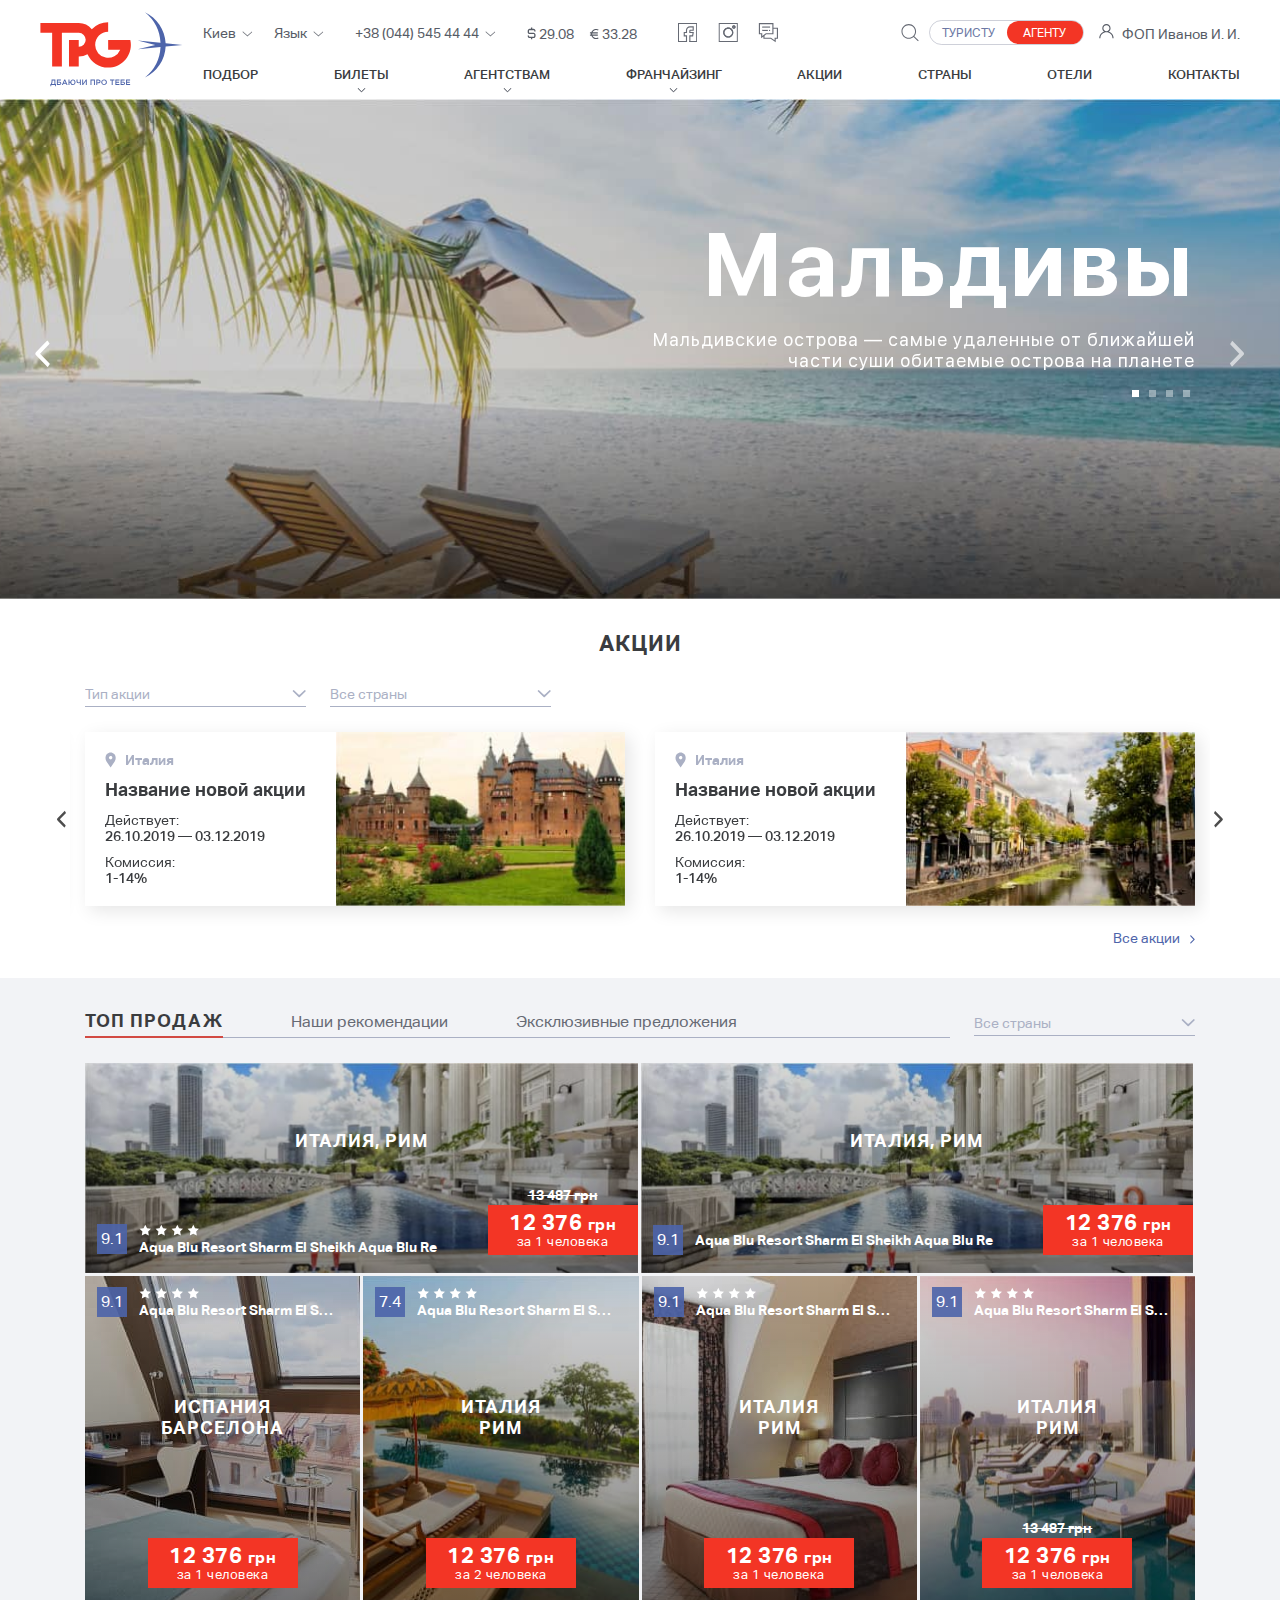
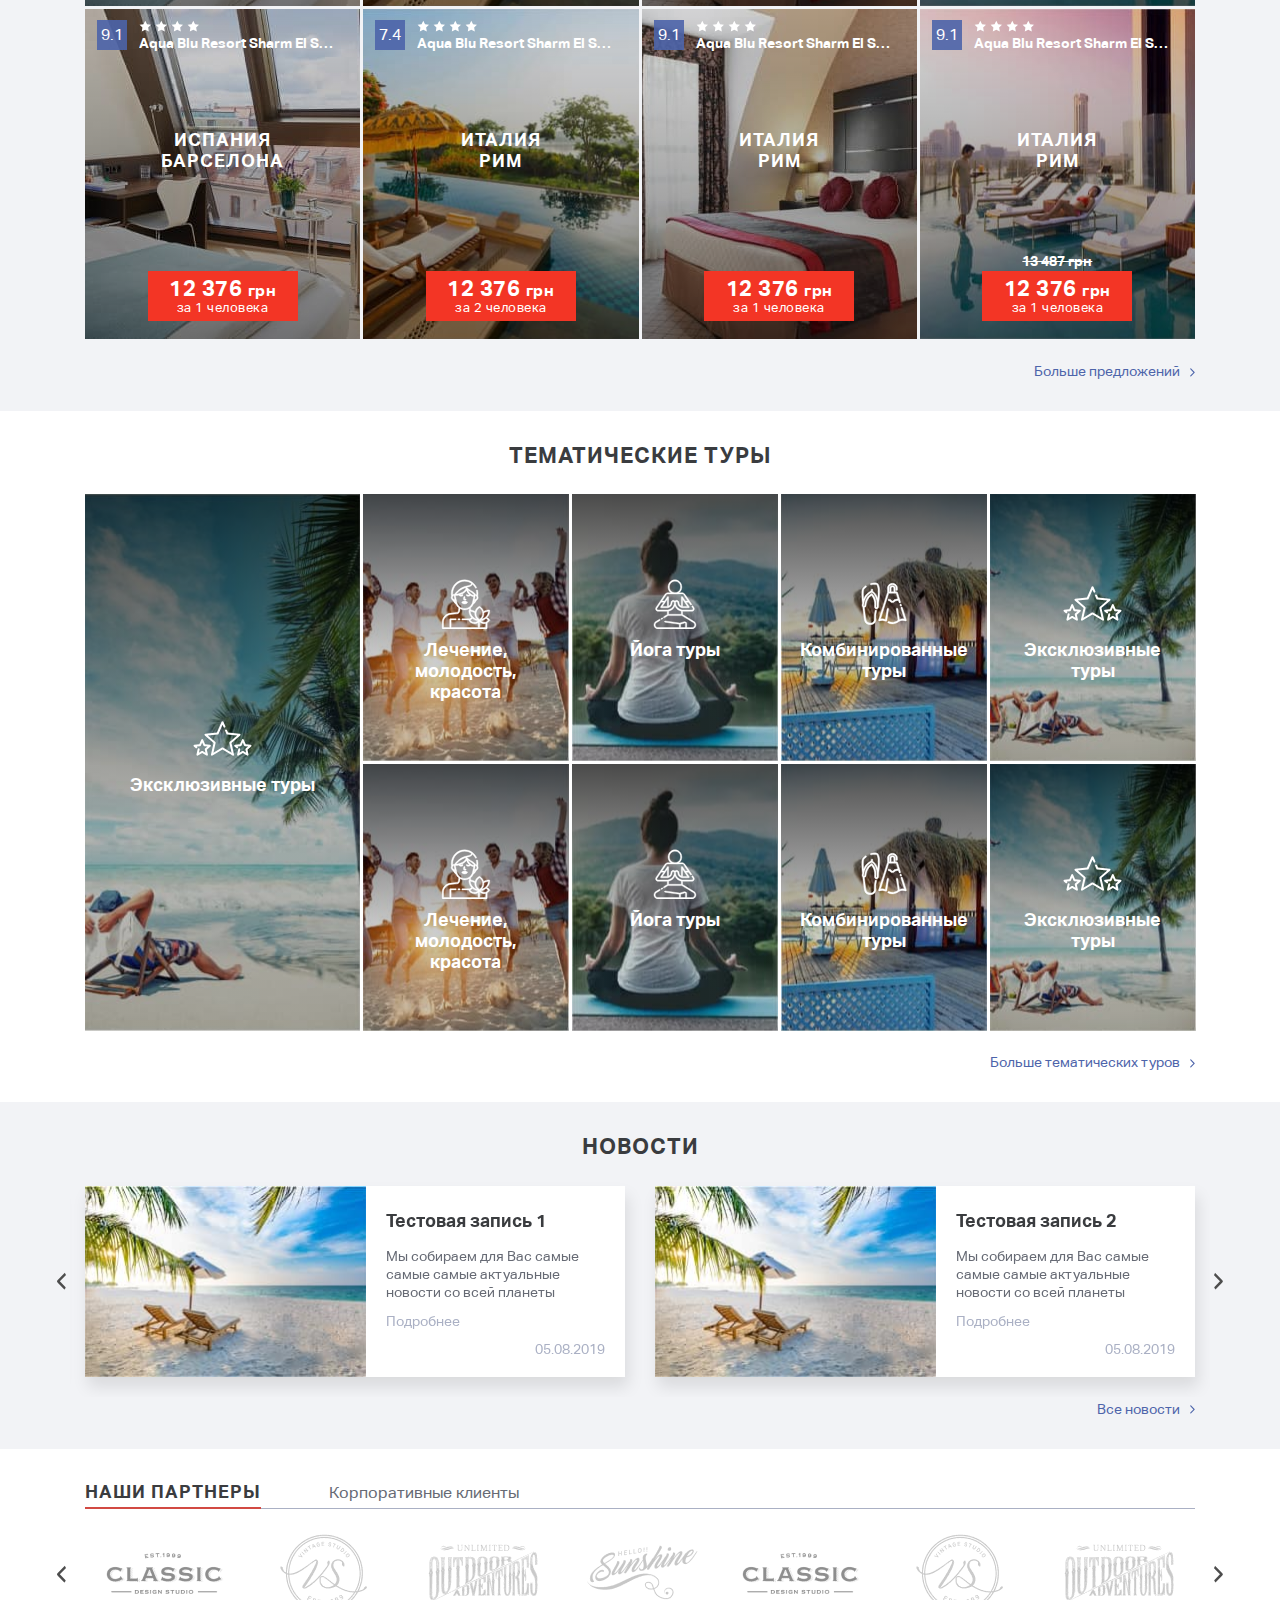
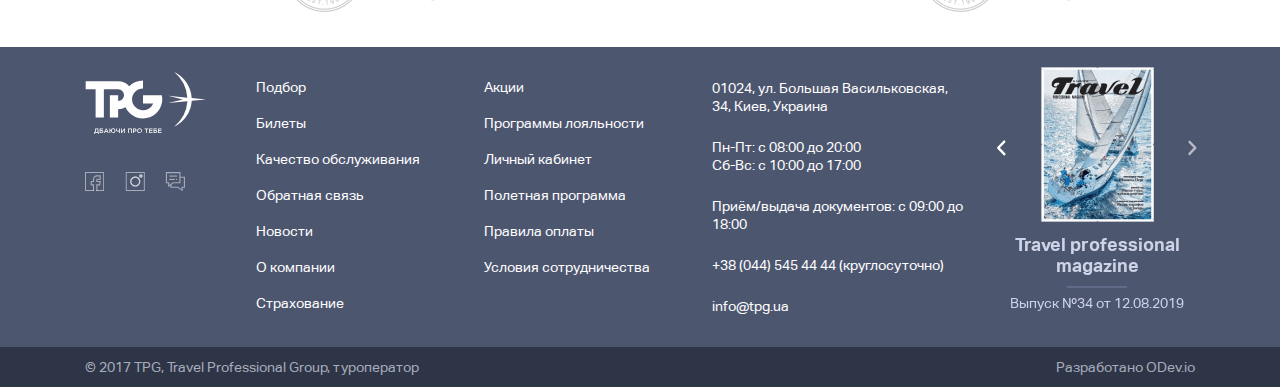
==== index_logget.html @ 26bfb51e "Add files via upload" ====
<!DOCTYPE html>
<html lang="ru">
<head>
	<meta http-equiv="Content-Type" content="text/html; charset=utf-8" />
	<meta name="format-detection" content="telephone=no">
	<meta name="viewport" content="width=device-width, initial-scale=1, user-scalable=no, maximum-scale=1">
	<link rel="icon" type="image/png" href="img/favicon.png" />
	<title>TPG - Главная</title>
	<link rel="stylesheet" type="text/css" href="css/app.css" />
</head>
<body class="loaded">


<!-- BEGIN BODY -->
<div class="t_main-wrapper">

	<!-- BEGIN HEADER -->
	<header class="t_header">
		
		<div class="t_wrapper-fluid ">
			
			<a href="#" class="t_header__logo t_logo"><img src="img/logo.svg" alt=""></a>
	
			<div class="t_header__wrap">
				<div class="t_header__top">
					
					<div class="t_city t_drop">
						<a href="#" class="t_drop__link">Киев</a>
						<div class="t_drop-block t_city-drop">
							<div class="t_drop-block__title">Выберите свой город</div>
							<ul class="t_city-drop__menu">
								<li class="is-active"><a href="#">Киев</a></li>
								<li><a href="#">Харьков</a></li>
								<li><a href="#">Днепр</a></li>
								<li><a href="#">Одесса</a></li>
								<li><a href="#">Запорожье</a></li>
								<li><a href="#">Львов</a></li>
							</ul>
							
							<input type="text" class="t_form-input" placeholder="Введите населенный пункт...">
							
						</div>
					</div>
					<div class="t_lang t_drop">
						<a href="#" class="t_drop__link">Язык</a>
						<div class="t_drop-block">
							<ul class="t_drop-block__menu t_lang-drop">
								<li class="is-active"><a href="#">Русский</a></li>
								<li><a href="#">Українська</a></li>
								<li><a href="#">English</a></li>
							</ul>
						</div>
					</div>
					
	
					<div class="t_phone t_drop">
						<a href="#" class="t_drop__link">+38 (044) 545 44 44</a>
						<div class="t_drop-block t_phone-drop">
							<ul class="t_phone-drop__menu">
								<li><a href="#">+38 (068) 545 44 44</a></li>
								<li><a href="#">+38 (063) 545 44 44</a></li>
								<li class="t_phone-drop__email"><a href="#">kiev10@tpa.travel</a></li>
							</ul>
						</div>
					</div>
	
	
	
					<div class="t_exchange-rates">
						<a href="#" class="t_exchange-rates__item">
							<svg width="9" height="13" viewBox="0 0 9 13" fill="none" xmlns="http://www.w3.org/2000/svg">
								<path d="M2.65234 11.0537H3.96484V12.3662H5.27734V11.0537H6.58984C7.11199 11.0537 7.61275 10.8463 7.98196 10.4771C8.35117 10.1079 8.55859 9.60711 8.55859 9.08496V7.77246C8.55859 7.25032 8.35117 6.74956 7.98196 6.38035C7.61275 6.01113 7.11199 5.80371 6.58984 5.80371H2.65234C2.4783 5.80371 2.31138 5.73457 2.18831 5.6115C2.06523 5.48843 1.99609 5.32151 1.99609 5.14746V3.83496C1.99609 3.66091 2.06523 3.49399 2.18831 3.37092C2.31138 3.24785 2.4783 3.17871 2.65234 3.17871H6.58984C6.76389 3.17871 6.93081 3.24785 7.05388 3.37092C7.17695 3.49399 7.24609 3.66091 7.24609 3.83496V4.49121H8.55859V3.83496C8.55859 3.31282 8.35117 2.81206 7.98196 2.44284C7.61275 2.07363 7.11199 1.86621 6.58984 1.86621H5.27734V0.553711H3.96484V1.86621H2.65234C2.1302 1.86621 1.62944 2.07363 1.26023 2.44284C0.891015 2.81206 0.683594 3.31282 0.683594 3.83496V5.14746C0.683594 5.66961 0.891015 6.17037 1.26023 6.53958C1.62944 6.90879 2.1302 7.11621 2.65234 7.11621H6.58984C6.76389 7.11621 6.93081 7.18535 7.05388 7.30842C7.17695 7.43149 7.24609 7.59841 7.24609 7.77246V9.08496C7.24609 9.25901 7.17695 9.42593 7.05388 9.549C6.93081 9.67207 6.76389 9.74121 6.58984 9.74121H2.65234C2.4783 9.74121 2.31138 9.67207 2.18831 9.549C2.06523 9.42593 1.99609 9.25901 1.99609 9.08496V8.42871H0.683594V9.08496C0.683594 9.60711 0.891015 10.1079 1.26023 10.4771C1.62944 10.8463 2.1302 11.0537 2.65234 11.0537Z" fill="#565B65"/>
							</svg>
	
							<span>29.08</span>
						</a>
						<a href="#" class="t_exchange-rates__item">
							<svg width="10" height="12" viewBox="0 0 10 12" fill="none" xmlns="http://www.w3.org/2000/svg">
								<path d="M7.13281 11.0795C7.99069 11.0795 8.83452 10.8618 9.58531 10.4467L9.03969 9.46236C8.56947 9.72256 8.05093 9.88363 7.51605 9.93565C6.98117 9.98767 6.4413 9.92953 5.92976 9.76481C5.41822 9.6001 4.94586 9.33231 4.54183 8.97796C4.1378 8.62361 3.81067 8.19023 3.58063 7.70455H8.82031V6.57955H3.24031C3.18013 6.20696 3.18013 5.82714 3.24031 5.45455H8.82031V4.32955H3.58063C3.81067 3.84387 4.1378 3.41049 4.54183 3.05614C4.94586 2.7018 5.41822 2.434 5.92976 2.26929C6.4413 2.10457 6.98117 2.04643 7.51605 2.09845C8.05093 2.15047 8.56947 2.31155 9.03969 2.57174L9.58531 1.58736C8.94216 1.23135 8.22913 1.0198 7.49587 0.967437C6.76262 0.915078 6.02677 1.02317 5.33955 1.28419C4.65233 1.54521 4.03026 1.95288 3.51666 2.47882C3.00306 3.00476 2.61026 3.63633 2.36562 4.32955H0.945312V5.45455H2.10336C2.05913 5.82825 2.05913 6.20585 2.10336 6.57955H0.945312V7.70455H2.36562C2.71479 8.6903 3.36043 9.54386 4.21394 10.1481C5.06746 10.7524 6.08705 11.0777 7.13281 11.0795Z" fill="#565B65"/>
							</svg>
	
							<span>33.28</span>
						</a>
					</div>
	
					<div class="t_social">
						<a href="#" class="t_social__btn t_social__btn--fb">
							<svg width="21" height="21" viewBox="0 0 21 21" fill="none" xmlns="http://www.w3.org/2000/svg">
								
								<g clip-path="url(#clip1)">
								<path fill-rule="evenodd" clip-rule="evenodd" d="M-0.945312 -0.988281H21.0547V21.0117H11.8984V19.0117H19.0547V1.01172H1.05469V19.0117H9.30469V21.0117H-0.945312V-0.988281Z" />
								<path d="M9.50781 12.9023V20.0117L8.33594 19.8398V14.0742H5.99219V9.38672H8.33594V7.62891C8.33594 5.36725 10.1758 3.52734 12.4375 3.52734H16.5391V8.21484H13.0234V9.38672H16.6448L15.8636 14.0742H13.0234V19.8398L11.8516 20.0117V12.9023H14.8708L15.2614 10.5586H11.8516V8.21484C11.8516 7.56863 12.3772 7.04297 13.0234 7.04297H15.3672V4.69922H12.4375C10.8221 4.69922 9.50781 6.01346 9.50781 7.62891V10.5586H7.16406V12.9023H9.50781Z" />
								</g>
								
								<defs>
								<clipPath id="clip1">
								<rect x="0.0546875" y="0.0117188" width="20" height="20" />
								</clipPath>
								</defs>
							</svg>
	
						</a>
						<a href="#" class="t_social__btn t_social__btn--ins">
							<svg width="20" height="20" viewBox="0 0 21 21" fill="none" xmlns="http://www.w3.org/2000/svg">
								<path fill-rule="evenodd" clip-rule="evenodd" d="M19.7812 1.01172H1.78125V19.0117H19.7812V1.01172ZM0.78125 0.0117188V20.0117H20.7812V0.0117188H0.78125Z" />
								<path d="M10.7794 15.2852C13.6872 15.2852 16.0529 12.9194 16.0529 10.0117C16.0529 7.104 13.6872 4.73828 10.7794 4.73828C7.87173 4.73828 5.50601 7.104 5.50601 10.0117C5.50601 12.9194 7.87173 15.2852 10.7794 15.2852ZM10.7794 5.91016C13.0411 5.91016 14.881 7.75006 14.881 10.0117C14.881 12.2734 13.0411 14.1133 10.7794 14.1133C8.51779 14.1133 6.67788 12.2734 6.67788 10.0117C6.67788 7.75006 8.51779 5.91016 10.7794 5.91016Z" />
								<path fill-rule="evenodd" clip-rule="evenodd" d="M16.0529 10.0117C16.0529 12.9194 13.6872 15.2852 10.7794 15.2852C7.87173 15.2852 5.50601 12.9194 5.50601 10.0117C5.50601 7.104 7.87173 4.73828 10.7794 4.73828C13.6872 4.73828 16.0529 7.104 16.0529 10.0117ZM14.881 10.0117C14.881 7.75006 13.0411 5.91016 10.7794 5.91016C8.51779 5.91016 6.67788 7.75006 6.67788 10.0117C6.67788 12.2734 8.51779 14.1133 10.7794 14.1133C13.0411 14.1133 14.881 12.2734 14.881 10.0117Z" />
								<path d="M16.6388 5.91016C17.6081 5.91016 18.3966 5.12158 18.3966 4.15234C18.3966 3.18311 17.6081 2.39453 16.6388 2.39453C15.6696 2.39453 14.881 3.18311 14.881 4.15234C14.881 5.12158 15.6696 5.91016 16.6388 5.91016ZM16.6388 3.56641C16.9618 3.56641 17.2248 3.82932 17.2248 4.15234C17.2248 4.47537 16.9618 4.73828 16.6388 4.73828C16.3158 4.73828 16.0529 4.47537 16.0529 4.15234C16.0529 3.82932 16.3158 3.56641 16.6388 3.56641Z" />
								<path fill-rule="evenodd" clip-rule="evenodd" d="M18.3966 4.15234C18.3966 5.12158 17.6081 5.91016 16.6388 5.91016C15.6696 5.91016 14.881 5.12158 14.881 4.15234C14.881 3.18311 15.6696 2.39453 16.6388 2.39453C17.6081 2.39453 18.3966 3.18311 18.3966 4.15234ZM17.2248 4.15234C17.2248 3.82932 16.9618 3.56641 16.6388 3.56641C16.3158 3.56641 16.0529 3.82932 16.0529 4.15234C16.0529 4.47537 16.3158 4.73828 16.6388 4.73828C16.9618 4.73828 17.2248 4.47537 17.2248 4.15234Z" />
							</svg>
						</a>
						<a href="#" class="t_social__btn t_social__btn--chat">
							<svg width="22" height="22" viewBox="0 0 23 23" fill="none" xmlns="http://www.w3.org/2000/svg">
								
								<path d="M17.7873 5.32761V0.128906H0.988281V13.0612H3.60912V17.5936L6.18698 15.6075V18.2169H14.5062L20.3652 22.1289V18.2169H22.986V5.32761H17.7873ZM4.89805 14.9735V11.7809H2.27721V1.41784H16.4984V11.7723H9.05321L4.89805 14.9735ZM21.6971 16.928H19.0763V19.7184L14.897 16.928H7.47592V14.6145L9.49218 13.0612H17.7873V6.61654H21.6971V16.928Z"  stroke-width="0.3"/>
								<path d="M13.921 4.0387H4.89844V5.32763H13.921V4.0387Z"  stroke-width="0.3"/>
								<path d="M11.3431 7.90552H4.89844V9.19446H11.3431V7.90552Z"  stroke-width="0.3"/>
								<path d="M13.9213 7.90552H12.6324V9.19446H13.9213V7.90552Z"  stroke-width="0.3"/>
								
							</svg>
	
						</a>
					</div>
	
	
					<ul class="t_top-nav">
						<li class="t_top-nav__item">
							<div class="t_top-search">
								<form action="#">
									<input type="text" class="t_top-search__input" placeholder="Введите запрос...">
									<button class="t_top-search__btn" type="submit">
										<svg width="20" height="20" viewBox="0 0 20 20" fill="none" xmlns="http://www.w3.org/2000/svg">
											<path d="M19.3627 18.1599L14.7454 13.5427C15.984 12.1187 16.7339 10.2608 16.7339 8.23024C16.7339 3.76039 13.0982 0.128906 8.63258 0.128906C4.16274 0.128906 0.53125 3.7646 0.53125 8.23024C0.53125 12.6959 4.16695 16.3316 8.63258 16.3316C10.6632 16.3316 12.5211 15.5817 13.945 14.3431L18.5623 18.9604C18.6718 19.0699 18.8193 19.1289 18.9625 19.1289C19.1058 19.1289 19.2532 19.0741 19.3627 18.9604C19.5818 18.7413 19.5818 18.379 19.3627 18.1599ZM1.66451 8.23024C1.66451 4.38811 4.79045 1.26638 8.62837 1.26638C12.4705 1.26638 15.5922 4.39232 15.5922 8.23024C15.5922 12.0682 12.4705 15.1983 8.62837 15.1983C4.79045 15.1983 1.66451 12.0724 1.66451 8.23024Z" />
										</svg>
									</button>
								</form>
							</div>
						</li>
						<li class="t_top-nav__item">
							<div class="t_switcher">
								<span class="t_switcher__item">Туристу</span>
								<span class="t_switcher__item">Агенту</span>
							</div>
						</li>
						<li class="t_top-nav__item">
							<a href="#" class="t_top-nav__link">
								<svg width="16" height="16" viewBox="0 0 16 16" fill="none" xmlns="http://www.w3.org/2000/svg">
									<path d="M13.3213 9.82559C12.4895 9.00873 11.4995 8.40401 10.4194 8.03795C11.5763 7.2554 12.3363 5.94574 12.3363 4.46484C12.3363 2.07401 10.3558 0.128906 7.92152 0.128906C5.48722 0.128906 3.50675 2.07401 3.50675 4.46484C3.50675 5.94574 4.26677 7.2554 5.42365 8.03795C4.34353 8.40401 3.35354 9.00873 2.52181 9.82559C1.07949 11.2422 0.285156 13.1256 0.285156 15.1289H1.47834C1.47834 11.6396 4.36873 8.80078 7.92152 8.80078C11.4743 8.80078 14.3647 11.6396 14.3647 15.1289H15.5579C15.5579 13.1256 14.7636 11.2422 13.3213 9.82559ZM7.92152 7.62891C6.14514 7.62891 4.69993 6.20953 4.69993 4.46484C4.69993 2.72016 6.14514 1.30078 7.92152 1.30078C9.6979 1.30078 11.1431 2.72016 11.1431 4.46484C11.1431 6.20953 9.6979 7.62891 7.92152 7.62891Z"/>
								</svg>
	
								ФОП Иванов И. И.
							</a>
						</li>
					</ul>
	
				</div>
				<div class="t_header__nav">
					<nav class="t_nav">
						<ul class="t_nav-menu">
							<li class="t_nav-menu__item">
								<a href="#" class="t_nav-menu__link">ПОДБОР</a>
							</li>
							<li class="t_nav-menu__item t_nm-dropdowm">
								<a href="#" class="t_nav-menu__link">Билеты</a>
								<ul class="t_nav-dropdown">
									<li class="t_nav-dropdown__item"><a href="#" class="t_nav-dropdown__link">Авиа</a></li>
									<li class="t_nav-dropdown__item"><a href="#" class="t_nav-dropdown__link">Онлайн табло</a></li>
									<li class="t_nav-dropdown__item"><a href="#" class="t_nav-dropdown__link">Дополнительные услуги</a></li>
									<li class="t_nav-dropdown__item"><a href="#" class="t_nav-dropdown__link">Полетная программа</a></li>
									<li class="t_nav-dropdown__item"><a href="#" class="t_nav-dropdown__link">Нормы и правила авиакомпаний</a></li>
									<li class="t_nav-dropdown__item"><a href="#" class="t_nav-dropdown__link is-active">Автобусные билеты</a></li>
									<li class="t_nav-dropdown__item"><a href="#" class="t_nav-dropdown__link">Правила автобусных перевозок</a></li>
									<li class="t_nav-dropdown__item"><a href="#" class="t_nav-dropdown__link">Таможенные нормы для Украины</a></li>
								</ul>
							</li>
							<li class="t_nav-menu__item t_nm-dropdowm">
								<a href="#" class="t_nav-menu__link">АГЕНТСТВАМ</a>
								<ul class="t_nav-dropdown">
									<li class="t_nav-dropdown__item"><a href="#" class="t_nav-dropdown__link">Условия сотрудничества</a></li>
									<li class="t_nav-dropdown__item"><a href="#" class="t_nav-dropdown__link">Правила оплаты</a></li>
									<li class="t_nav-dropdown__item"><a href="#" class="t_nav-dropdown__link">Подписка на рассылки</a></li>
									<li class="t_nav-dropdown__item"><a href="#" class="t_nav-dropdown__link">Вебинары/Семинары</a></li>
									<li class="t_nav-dropdown__item"><a href="#" class="t_nav-dropdown__link">Рекламные туры</a></li>
									<li class="t_nav-dropdown__item"><a href="#" class="t_nav-dropdown__link">Программа лояльности</a></li>
									<li class="t_nav-dropdown__item"><a href="#" class="t_nav-dropdown__link">Предварительная бронь</a></li>
									<li class="t_nav-dropdown__item"><a href="#" class="t_nav-dropdown__link">Подтверждение по цене конкурента</a></li>
									<li class="t_nav-dropdown__item"><a href="#" class="t_nav-dropdown__link">Визовая поддержка</a></li>
									<li class="t_nav-dropdown__item"><a href="#" class="t_nav-dropdown__link">Страхование</a></li>
									<li class="t_nav-dropdown__item"><a href="#" class="t_nav-dropdown__link">Юридические услуги</a></li>
									<li class="t_nav-dropdown__item"><a href="#" class="t_nav-dropdown__link">Качество обслуживания</a></li>
								</ul>
							</li>
							<li class="t_nav-menu__item t_nm-dropdowm">
								<a href="#" class="t_nav-menu__link"> ФРАНЧАЙЗИНГ</a>
								<ul class="t_nav-dropdown">
									<li class="t_nav-dropdown__item"><a href="#" class="t_nav-dropdown__link">Вступление в сеть</a></li>
									<li class="t_nav-dropdown__item"><a href="#" class="t_nav-dropdown__link">Обучение</a></li>
									<li class="t_nav-dropdown__item"><a href="#" class="t_nav-dropdown__link">План продаж</a></li>
									<li class="t_nav-dropdown__item"><a href="#" class="t_nav-dropdown__link">Оплата по другим ТО</a></li>
									<li class="t_nav-dropdown__item"><a href="#" class="t_nav-dropdown__link">CRM</a></li>
									<li class="t_nav-dropdown__item"><a href="#" class="t_nav-dropdown__link">Контакты департамента</a></li>
									<li class="t_nav-dropdown__item"><a href="#" class="t_nav-dropdown__link">Новости сети</a></li>
								</ul>
							</li>
							<li class="t_nav-menu__item">
								<a href="#" class="t_nav-menu__link">Акции</a>
							</li>
							<li class="t_nav-menu__item">
								<a href="#" class="t_nav-menu__link">СТРАНЫ </a>
							</li>
							<li class="t_nav-menu__item">
								<a href="#" class="t_nav-menu__link">Отели</a>
							</li>
							<li class="t_nav-menu__item">
								<a href="#" class="t_nav-menu__link">Контакты</a>
							</li>
						</ul>
					</nav>
				</div>
			</div>
			<a href="#" class="mm-toggle burger header__burger">
				<div class="burger__icon"></div>
			</a>
		</div>
		
		<!-- <div class="mobile-navbar ">
			<div class="mobile-navbar__container">
				<div class="mobile-navbar__header">
					<div class="mobile-navbar__close mm-toggle"></div>
				</div>
				<div class="mobile-navbar__main">
					<ul class="mobile-menu">
						<li class="mobile-menu__item">
							<a href="#" class="mobile-menu__link">Главная</a>
						</li>
						<li class="mobile-menu__item">
							<a href="#" class="mobile-menu__link">Каталог</a>
						</li>
						<li class="mobile-menu__item">
							<a href="#" class="mobile-menu__link">Контакты</a>
						</li>
					</ul>
				</div>
				<div class="mobile-navbar__footer">
					<div class="phone">
						<a href="tel:" class="phone__link">+7 (980) 987 82 92</a>
					</div>
					<div class="social">
						<a href="#" class="social__link" target="_blank">y</a>
						<a href="#" class="social__link" target="_blank">v</a>
						<a href="#" class="social__link" target="_blank">t</a>
					</div>
				</div>
			</div>
			<div class="mobile-navbar__overlay mm-toggle"></div>
		</div> -->
	</header>
	<!-- HEADER EOF   -->

	<!-- BEGIN MAIN -->
	<main class="t_main">
		<section class="t_fotorama ">
			<div class="t_fotorama-slider">
				<div class="t_fotorama__item">
					<div class="t_wrapper">
						<div class="t_fotorama__wrap">
							<h1 class="t_fotorama__title">Мальдивы</h1>
							<p class="t_fotorama__text">Мальдивские острова — самые удаленные от ближайшей части суши обитаемые острова на планете</p>
						</div>
					</div>
				</div>

				<div class="t_fotorama__item">
					<div class="t_wrapper">
						<div class="t_fotorama__wrap">
							<h1 class="t_fotorama__title">Мальдивы</h1>
							<p class="t_fotorama__text">Мальдивские острова — самые удаленные от ближайшей части суши обитаемые острова на планете</p>
						</div>
					</div>
				</div>
				<div class="t_fotorama__item">
					<div class="t_wrapper">
						<div class="t_fotorama__wrap">
							<h1 class="t_fotorama__title">Мальдивы</h1>
							<p class="t_fotorama__text">Мальдивские острова — самые удаленные от ближайшей части суши обитаемые острова на планете</p>
						</div>
					</div>
				</div>

				<div class="t_fotorama__item">
					<div class="t_wrapper">
						<div class="t_fotorama__wrap">
							<h1 class="t_fotorama__title">Мальдивы</h1>
							<p class="t_fotorama__text">Мальдивские острова — самые удаленные от ближайшей части суши обитаемые острова на планете</p>
						</div>
					</div>
				</div>
			</div>
			<div class="t_fotorama-slider-img">
				<div class="active" style="background-image: url('img/fotorama.jpg')"></div>
				<div style="background-image: url('img/fotorama.jpg')"></div>
				<div style="background-image: url('img/fotorama.jpg')"></div>
				<div style="background-image: url('img/fotorama.jpg')"></div>
			</div>
			<div class="t_fotorama-slider-dots">
				<div class="t_wrapper"></div>
			</div>

		</section>
		
		<section class="t_section">
			<div class="t_wrapper">
				<div class="t_section__head">
					<h2 class="t_section__title">Акции</h2>
				</div>

				<div class="t_section-top">
					<div class="t_section-top__item">
						<select class="t_selectbox">
							<option value="">Тип акции</option>
							<option value="">Тип акции</option>
							<option value="">Тип акции</option>
							<option value="">Тип акции</option>
						</select>
					</div>
					<div class="t_section-top__item">
						<select class="t_selectbox">
							<option value="">Все страны</option>
							<option value="">Все страны</option>
							<option value="">Все страны</option>
							<option value="">Все страны</option>
						</select>
					</div>
				</div>

				<div class="t_news-slider">
					<div class="t_news-slider__item">
						<a href="#" class="t_action-box">
							
							<div class="t_action-box__content">
								<div class="t_action-box__city">
									<svg width="11" height="16" viewBox="0 0 11 16" fill="none" xmlns="http://www.w3.org/2000/svg">
										<path d="M9.22549 1.95092C8.26495 0.959343 6.96257 0.402344 5.60462 0.402344C4.24668 0.402344 2.9443 0.959343 1.98376 1.95092C0.181254 3.81291 -0.0194181 7.31505 1.50849 9.42071L5.60286 15.5304L9.69724 9.42071C11.2251 7.31505 11.021 3.80927 9.22196 1.95092H9.22549ZM5.65567 7.38415C5.32145 7.38415 4.99474 7.28178 4.71684 7.08997C4.43895 6.89816 4.22236 6.62553 4.09446 6.30656C3.96656 5.98759 3.93308 5.6366 3.99829 5.29799C4.06349 4.95937 4.22444 4.64833 4.46077 4.4042C4.6971 4.16007 4.9982 3.99382 5.32599 3.92646C5.65379 3.85911 5.99357 3.89367 6.30235 4.02579C6.61113 4.15792 6.87505 4.38166 7.06073 4.66872C7.24641 4.95579 7.34553 5.29329 7.34553 5.63854C7.34553 5.86778 7.30181 6.09477 7.21689 6.30656C7.13197 6.51835 7.0075 6.71078 6.85058 6.87287C6.69367 7.03497 6.50737 7.16356 6.30235 7.25128C6.09733 7.33901 5.87758 7.38415 5.65567 7.38415Z"/>
										</svg>

									Италия
								</div>
								<div class="t_action-box__title">Название новой акции</div>
								<div class="t_action-box__item">
									Действует:
									<span>26.10.2019 — 03.12.2019</span>
								</div>
								<div class="t_action-box__item">
									Комиссия:
									<span>1-14%</span>
								</div>
							</div>
							<div class="t_action-box__img" style="background-image: url('img/action-img1.jpg')"></div>
							
						</a>
					</div>
					<div class="t_actions-slider__item">
						<a href="#" class="t_action-box">
							
							<div class="t_action-box__content">
								<div class="t_action-box__city">
									<svg width="11" height="16" viewBox="0 0 11 16" fill="none" xmlns="http://www.w3.org/2000/svg">
										<path d="M9.22549 1.95092C8.26495 0.959343 6.96257 0.402344 5.60462 0.402344C4.24668 0.402344 2.9443 0.959343 1.98376 1.95092C0.181254 3.81291 -0.0194181 7.31505 1.50849 9.42071L5.60286 15.5304L9.69724 9.42071C11.2251 7.31505 11.021 3.80927 9.22196 1.95092H9.22549ZM5.65567 7.38415C5.32145 7.38415 4.99474 7.28178 4.71684 7.08997C4.43895 6.89816 4.22236 6.62553 4.09446 6.30656C3.96656 5.98759 3.93308 5.6366 3.99829 5.29799C4.06349 4.95937 4.22444 4.64833 4.46077 4.4042C4.6971 4.16007 4.9982 3.99382 5.32599 3.92646C5.65379 3.85911 5.99357 3.89367 6.30235 4.02579C6.61113 4.15792 6.87505 4.38166 7.06073 4.66872C7.24641 4.95579 7.34553 5.29329 7.34553 5.63854C7.34553 5.86778 7.30181 6.09477 7.21689 6.30656C7.13197 6.51835 7.0075 6.71078 6.85058 6.87287C6.69367 7.03497 6.50737 7.16356 6.30235 7.25128C6.09733 7.33901 5.87758 7.38415 5.65567 7.38415Z"/>
										</svg>

									Италия
								</div>
								<div class="t_action-box__title">Название новой акции</div>
								<div class="t_action-box__item">
									Действует:
									<span>26.10.2019 — 03.12.2019</span>
								</div>
								<div class="t_action-box__item">
									Комиссия:
									<span>1-14%</span>
								</div>
							</div>
							<div class="t_action-box__img" style="background-image: url('img/action-img2.jpg')"></div>
							
						</a>
					</div>
					<div class="t_actions-slider__item">
						<a href="#" class="t_action-box">
							
							<div class="t_action-box__content">
								<div class="t_action-box__city">
									<svg width="11" height="16" viewBox="0 0 11 16" fill="none" xmlns="http://www.w3.org/2000/svg">
										<path d="M9.22549 1.95092C8.26495 0.959343 6.96257 0.402344 5.60462 0.402344C4.24668 0.402344 2.9443 0.959343 1.98376 1.95092C0.181254 3.81291 -0.0194181 7.31505 1.50849 9.42071L5.60286 15.5304L9.69724 9.42071C11.2251 7.31505 11.021 3.80927 9.22196 1.95092H9.22549ZM5.65567 7.38415C5.32145 7.38415 4.99474 7.28178 4.71684 7.08997C4.43895 6.89816 4.22236 6.62553 4.09446 6.30656C3.96656 5.98759 3.93308 5.6366 3.99829 5.29799C4.06349 4.95937 4.22444 4.64833 4.46077 4.4042C4.6971 4.16007 4.9982 3.99382 5.32599 3.92646C5.65379 3.85911 5.99357 3.89367 6.30235 4.02579C6.61113 4.15792 6.87505 4.38166 7.06073 4.66872C7.24641 4.95579 7.34553 5.29329 7.34553 5.63854C7.34553 5.86778 7.30181 6.09477 7.21689 6.30656C7.13197 6.51835 7.0075 6.71078 6.85058 6.87287C6.69367 7.03497 6.50737 7.16356 6.30235 7.25128C6.09733 7.33901 5.87758 7.38415 5.65567 7.38415Z"/>
										</svg>

									Италия
								</div>
								<div class="t_action-box__title">Название новой акции</div>
								<div class="t_action-box__item">
									Действует:
									<span>26.10.2019 — 03.12.2019</span>
								</div>
								<div class="t_action-box__item">
									Комиссия:
									<span>1-14%</span>
								</div>
							</div>
							<div class="t_action-box__img" style="background-image: url('img/action-img1.jpg')"></div>
							
						</a>
					</div>
				</div>

				<div class="t_section__link">
					<a href="#" class="t_link">
						Все акции
						<svg width="5" height="9" viewBox="0 0 11 19" fill="none" xmlns="http://www.w3.org/2000/svg">
							<path d="M10.412 9.32257C10.412 9.64747 10.2919 9.97232 10.0523 10.22L2.50774 18.0148C2.02781 18.5107 1.24969 18.5107 0.769957 18.0148C0.290223 17.5192 0.290223 16.7154 0.769957 16.2195L7.44581 9.32257L0.770189 2.42559C0.290455 1.92974 0.290455 1.12604 0.770189 0.630432C1.24992 0.13434 2.02804 0.13434 2.50797 0.630432L10.0525 8.42511C10.2922 8.67294 10.412 8.99779 10.412 9.32257Z"/>
						</svg>
					</a>
				</div>
			</div>
		</section>

		<section class="t_section t_section--gray">
			<div class="t_wrapper">
				<div class="t_tab-wrap">
					<div class="t_section-top">
						<div class="t_section-top__tabs">
							<ul class="t_nav-tab t_tabs">
								<li class="t_nav-tab__item is-active">
									<a href="#t_tabs_1" class="t_nav-tab__link">Топ продаж</a>
								</li>
								<li class="t_nav-tab__item">
									<a href="#t_tabs_2" class="t_nav-tab__link">Наши рекомендации</a>
								</li>
								<li class="t_nav-tab__item">
									<a href="#t_tabs_3" class="t_nav-tab__link">Эксклюзивные предложения</a>
								</li>
							</ul>
						</div>
						
						<div class="t_section-top__item">
							<select class="t_selectbox">
								<option value="">Все страны</option>
								<option value="">Все страны</option>
								<option value="">Все страны</option>
								<option value="">Все страны</option>
							</select>
						</div>
					</div>

					<div class="t_box-tab">
						<div class="t_tab-cont" id="t_tabs_1">
							<div class="t_tours">
								<a href="#" class="t_tour-card t_tour-card--lg">
									<div class="t_tour-card__body" style="background-image: url('img/tour-img.jpg')">
										<div class="t_tour-card__title">Италия, Рим</div>
										
										<div class="t_tour-card__rating t_rating">
											<div class="t_rating__value">9.1</div>
											<div class="t_rating__content">
												<div class="t_rating__stars">
													<svg width="13" height="12" viewBox="0 0 13 12" fill="none" xmlns="http://www.w3.org/2000/svg">
														<path d="M6.29688 0.652344L8.06023 4.22529L12.0032 4.79824L9.15004 7.57939L9.82359 11.5064L6.29688 9.65234L2.77016 11.5064L3.44371 7.57939L0.590536 4.79824L4.53352 4.22529L6.29688 0.652344Z"/>
													</svg>
													<svg width="13" height="12" viewBox="0 0 13 12" fill="none" xmlns="http://www.w3.org/2000/svg">
														<path d="M6.29688 0.652344L8.06023 4.22529L12.0032 4.79824L9.15004 7.57939L9.82359 11.5064L6.29688 9.65234L2.77016 11.5064L3.44371 7.57939L0.590536 4.79824L4.53352 4.22529L6.29688 0.652344Z"/>
													</svg>
													<svg width="13" height="12" viewBox="0 0 13 12" fill="none" xmlns="http://www.w3.org/2000/svg">
														<path d="M6.29688 0.652344L8.06023 4.22529L12.0032 4.79824L9.15004 7.57939L9.82359 11.5064L6.29688 9.65234L2.77016 11.5064L3.44371 7.57939L0.590536 4.79824L4.53352 4.22529L6.29688 0.652344Z"/>
													</svg>
													<svg width="13" height="12" viewBox="0 0 13 12" fill="none" xmlns="http://www.w3.org/2000/svg">
														<path d="M6.29688 0.652344L8.06023 4.22529L12.0032 4.79824L9.15004 7.57939L9.82359 11.5064L6.29688 9.65234L2.77016 11.5064L3.44371 7.57939L0.590536 4.79824L4.53352 4.22529L6.29688 0.652344Z"/>
													</svg>

												</div>
												<div class="t_rating__title">Aqua Blu Resort Sharm El Sheikh Aqua Blu Re</div>
											</div>
										</div>

										<div class="t_tour-card__price">
											<div class="t_price-old">13 487 грн</div>
											<div class="t_price-value">
												12 376 <span class="t_price-value__currency">грн</span>
												<span class="t_price-value__text">за 1 человека</span>
											</div>
										</div>
									</div>
									<div class="t_tour-card__over">
										<div class="t_tour-card__title">Испания Рим</div>
										<div class="t_tour-card__date">UAI  •  26 августа  •  7 ночей</div>
										<div class="t_tour-card__components t_components">
											<div class="t_components__item">
												<svg width="30" height="28" viewBox="0 0 30 28" fill="none" xmlns="http://www.w3.org/2000/svg">
													<path d="M27.941 20.5955H15.3556V11.291H22.7029C22.9004 11.291 23.0606 11.1395 23.0606 10.9526C23.0606 6.92217 19.7383 3.6124 15.5482 3.34399V2.40805C15.5482 2.22114 15.3881 2.06964 15.1905 2.06964C14.9929 2.06964 14.8327 2.22114 14.8327 2.40805V3.32774C10.463 3.41122 6.9352 6.79939 6.9352 10.9526C6.9352 11.1395 7.09535 11.291 7.29295 11.291H14.6402V20.5955H6.70833L2.59344 13.6458C2.49679 13.4828 2.27874 13.4247 2.10637 13.5161C1.93399 13.6075 1.87258 13.8138 1.96923 13.9768L2.85263 15.4688H1.74641L0.667203 13.6461C0.567987 13.4845 0.349045 13.4295 0.17816 13.5234C0.011032 13.6152 -0.0488313 13.8159 0.0430505 13.9768L1.19047 15.9145C1.20466 15.9546 1.22672 15.9918 1.25546 16.0242L4.28261 21.1369C4.02587 21.418 3.88468 21.7772 3.88491 22.1487V26.2852C3.88491 26.4721 4.04507 26.6236 4.24266 26.6236C4.44026 26.6236 4.60041 26.4721 4.60041 26.2852V23.0945H28.2254V26.2852C28.2254 26.4721 28.3855 26.6236 28.5831 26.6236C28.7807 26.6236 28.9409 26.4721 28.9409 26.2852V21.5414C28.9402 21.0193 28.493 20.5962 27.941 20.5955ZM14.9979 4.00259C18.9147 4.00693 22.1411 6.91366 22.3365 10.6142H7.65916C7.85449 6.9136 11.081 4.00682 14.9979 4.00259ZM4.86127 20.7294L4.63022 20.3392H5.73644L5.88819 20.5955H5.52662C5.29731 20.5954 5.07061 20.641 4.86127 20.7294ZM4.61681 18.4477H3.51035L2.8664 17.3601H3.97262L4.61681 18.4477ZM5.01755 19.1245L5.33606 19.6624H4.2296L3.91109 19.1245H5.01755ZM3.25361 16.1454L3.57212 16.6833H2.46584L2.14733 16.1454H3.25361ZM4.60041 22.4177V22.1487C4.60101 21.665 5.0154 21.2729 5.5268 21.2724H27.941C28.098 21.2725 28.2252 21.3929 28.2254 21.5414V22.4177H4.60041Z" />
													<path d="M26.4066 1.26074C24.7906 1.26069 23.4805 2.49995 23.4805 4.0286C23.4804 5.55726 24.7905 6.79652 26.4065 6.79658C28.0225 6.79664 29.3326 5.55738 29.3326 4.02872C29.3308 2.50074 28.0218 1.26243 26.4066 1.26074ZM26.4066 6.1197C25.1857 6.11976 24.196 5.18354 24.196 4.02866C24.1959 2.87378 25.1856 1.93756 26.4065 1.93751C27.6274 1.93745 28.6171 2.87366 28.6171 4.02855C28.6157 5.18287 27.6268 6.1184 26.4066 6.1197Z" />
												</svg>

											</div>
											<div class="t_components__item">
												<svg width="34" height="34" viewBox="0 0 34 34" fill="none" xmlns="http://www.w3.org/2000/svg">
													<path d="M29.8802 21.3331C28.8099 20.3514 27.3875 19.7883 25.9775 19.7883H23.217C22.3346 19.7883 21.5895 20.5587 21.5895 21.4706C21.5881 21.7279 21.6489 21.9816 21.7666 22.2104H19.3034C19.3669 22.1715 19.4294 22.1313 19.491 22.0897C20.5326 21.3941 21.2581 20.3161 21.5104 19.0892L22.065 16.5381C22.0791 16.4733 22.0785 16.4061 22.0633 16.3415C22.048 16.2769 22.0184 16.2165 21.9768 16.1648C21.9351 16.1131 21.8824 16.0714 21.8226 16.0428C21.7627 16.0141 21.6972 15.9993 21.6308 15.9993H19.5251C19.6407 15.7167 19.7196 15.4204 19.76 15.1178C19.961 13.5924 19.1393 12.0596 17.7619 11.3903C17.7073 11.3636 17.6478 11.3485 17.5871 11.3458C17.4067 11.2729 17.2177 11.2231 17.0248 11.1978L10.2156 10.301C10.0348 10.2772 9.85177 10.2749 9.67043 10.2942C9.61209 10.2807 9.55161 10.2792 9.49267 10.2898C7.96905 10.5617 6.76241 11.8319 6.55862 13.3785C6.43417 14.3092 6.68278 15.2514 7.25022 15.9995H4.68819C4.62182 15.9995 4.55629 16.0144 4.49642 16.0431C4.43655 16.0717 4.38386 16.1134 4.34221 16.1651C4.30057 16.2168 4.27103 16.2771 4.25577 16.3417C4.24051 16.4063 4.23991 16.4735 4.25402 16.5384L4.80881 19.0895C5.06106 20.3163 5.78656 21.3944 6.82811 22.09C6.88961 22.1314 6.95218 22.1716 7.01584 22.2106H5.97908C4.9006 22.2149 3.86774 22.6463 3.10664 23.4104C2.34554 24.1745 1.91821 25.209 1.91821 26.2875C1.91821 27.366 2.34554 28.4006 3.10664 29.1647C3.86774 29.9288 4.9006 30.3602 5.97908 30.3645H26.3114C27.7138 30.3716 29.0617 29.8218 30.0591 28.8359C30.5533 28.3487 30.9452 27.7676 31.2117 27.1268C31.4782 26.4859 31.6139 25.7983 31.6108 25.1043C31.6108 23.6965 30.996 22.357 29.8802 21.3331ZM8.53114 12.3854C8.57539 12.0497 8.73995 11.7414 8.99428 11.5179C9.24861 11.2944 9.57542 11.1708 9.91401 11.17C9.97605 11.17 10.038 11.1741 10.0995 11.1822L16.9089 12.0794C17.2751 12.1294 17.6067 12.3224 17.831 12.6162C18.0553 12.9099 18.1541 13.2806 18.1058 13.6471C18.0575 14.0135 17.866 14.3459 17.5732 14.5715C17.2805 14.7972 16.9103 14.8977 16.5436 14.851L9.73429 13.9537C9.36694 13.9049 9.03395 13.7124 8.80839 13.4184C8.58283 13.1243 8.48312 12.7528 8.53114 12.3854ZM7.43966 13.4946C7.47262 13.246 7.54003 13.0031 7.63995 12.773C7.68713 13.2901 7.9086 13.7757 8.26805 14.1504C8.6275 14.5251 9.10358 14.7665 9.61824 14.835L16.4277 15.7323C16.5284 15.7455 16.6297 15.7522 16.7312 15.7522C17.1981 15.7511 17.6535 15.6071 18.0362 15.3396C18.4188 15.0721 18.7105 14.6939 18.8721 14.2559C18.9092 14.503 18.9115 14.7542 18.8791 15.002C18.8334 15.354 18.7174 15.6933 18.5379 15.9996H8.50003C8.11597 15.7145 7.81513 15.332 7.62869 14.8915C7.44224 14.4511 7.37698 13.9688 7.43966 13.4946ZM5.67708 18.9007L5.23961 16.8882H8.35338H8.35503H8.35707H18.7794H18.7811H18.7832H21.0792L20.6417 18.9007C20.1998 20.933 18.4032 22.1955 15.9529 22.1955H10.3658C7.91553 22.1956 6.11893 20.933 5.67708 18.9007ZM29.4343 28.2039C28.603 29.0248 27.4799 29.4822 26.3116 29.4757H5.97908C5.13599 29.4719 4.32872 29.1344 3.7339 28.5369C3.13908 27.9394 2.80513 27.1306 2.80513 26.2875C2.80513 25.4444 3.13908 24.6357 3.7339 24.0382C4.32872 23.4407 5.13599 23.1032 5.97908 23.0994H25.8757C26.1698 23.0996 26.4593 23.1725 26.7184 23.3117C26.9774 23.4509 27.1981 23.6519 27.3606 23.897C27.5232 24.1421 27.6226 24.4236 27.65 24.7164C27.6775 25.0092 27.6321 25.3043 27.5179 25.5753C27.246 26.2179 26.6204 26.6171 25.885 26.6171H9.51248C9.38056 26.6171 9.25404 26.5646 9.16076 26.4714C9.06748 26.3781 9.01508 26.2516 9.01508 26.1197C9.01508 25.9877 9.06748 25.8612 9.16076 25.7679C9.25404 25.6747 9.38056 25.6223 9.51248 25.6223H19.6291C19.7469 25.6223 19.8599 25.5754 19.9433 25.4921C20.0266 25.4088 20.0734 25.2957 20.0734 25.1779C20.0734 25.06 20.0266 24.947 19.9433 24.8636C19.8599 24.7803 19.7469 24.7335 19.6291 24.7335H9.5126C9.14497 24.7335 8.79239 24.8795 8.53243 25.1395C8.27247 25.3994 8.12643 25.752 8.12643 26.1197C8.12643 26.4873 8.27247 26.8399 8.53243 27.0998C8.79239 27.3598 9.14497 27.5058 9.5126 27.5058H25.8852C26.9839 27.5058 27.923 26.8987 28.3365 25.9215C28.5079 25.5153 28.576 25.0731 28.535 24.6343C28.494 24.1954 28.3451 23.7735 28.1015 23.4061C27.8578 23.0388 27.5271 22.7374 27.1388 22.5289C26.7505 22.3203 26.3166 22.2111 25.8758 22.2109H23.2469C23.237 22.2102 23.227 22.2099 23.217 22.2099C22.9594 22.2099 22.4783 21.9932 22.4783 21.4712C22.4783 21.0485 22.8235 20.6776 23.217 20.6776H25.9775C28.505 20.6776 30.722 22.7462 30.722 25.1045C30.7247 25.6808 30.6122 26.2519 30.391 26.7842C30.1699 27.3164 29.8446 27.7991 29.4343 28.2039Z" stroke="white" stroke-width="0.3"/>
													<path d="M22.8886 4.65267C22.616 4.94686 22.4267 5.30845 22.3403 5.70015C22.3036 5.68917 22.2666 5.67908 22.2289 5.67108C22.0201 5.62597 21.8034 5.63289 21.5979 5.69125C21.3924 5.7496 21.2044 5.85759 21.0505 6.0057C21.0355 6.01992 21.0207 6.03433 21.0061 6.04919C20.9915 6.06405 20.9771 6.07915 20.9636 6.09407C20.815 6.25448 20.708 6.44879 20.6518 6.66007C20.5956 6.87134 20.5919 7.09316 20.6412 7.30618C20.6495 7.343 20.6597 7.37918 20.6708 7.41492C20.2721 7.50558 19.9055 7.70284 19.6102 7.98565C19.3903 8.19713 19.216 8.45122 19.0977 8.7324C18.9794 9.01357 18.9197 9.31591 18.9222 9.62095C18.9247 9.92598 18.9894 10.2273 19.1124 10.5065C19.2353 10.7856 19.4139 11.0368 19.6372 11.2446C19.9366 11.5222 20.3057 11.7132 20.7052 11.7974C20.6947 11.8331 20.6852 11.8691 20.6775 11.9058C20.6319 12.1198 20.6393 12.3417 20.6991 12.5522C20.7589 12.7627 20.8694 12.9553 21.0208 13.1133C21.035 13.1282 21.0495 13.143 21.0634 13.1567C21.0773 13.1703 21.0927 13.185 21.1083 13.1992C21.3492 13.4229 21.6655 13.5475 21.9942 13.5484C22.0944 13.5483 22.1944 13.5369 22.2921 13.5144C22.3302 13.5056 22.3674 13.4947 22.4042 13.483C22.4969 13.8738 22.6923 14.2328 22.9701 14.5229C23.1785 14.7414 23.4293 14.9152 23.7072 15.0335C23.985 15.1518 24.2841 15.2122 24.5861 15.211H24.6051C24.9104 15.2098 25.2121 15.1457 25.4915 15.0227C25.7708 14.8997 26.0219 14.7204 26.2288 14.496C26.5019 14.2014 26.6913 13.8392 26.7775 13.4469C26.8145 13.458 26.8519 13.4683 26.8901 13.4764C26.9811 13.4958 27.074 13.5056 27.1671 13.5057C27.5028 13.505 27.8253 13.375 28.0675 13.1426C28.0829 13.1282 28.098 13.1134 28.112 13.0992C28.1271 13.0837 28.142 13.0681 28.1553 13.0534C28.3038 12.893 28.4109 12.6987 28.4671 12.4874C28.5233 12.2761 28.527 12.0543 28.4778 11.8413C28.4696 11.8048 28.4594 11.769 28.4484 11.7334C28.8464 11.6425 29.2123 11.4454 29.507 11.163C29.7269 10.9515 29.9013 10.6974 30.0196 10.4162C30.1379 10.1351 30.1976 9.83272 30.1951 9.52769C30.1926 9.22265 30.1279 8.92134 30.005 8.64215C29.8821 8.36297 29.7035 8.11178 29.4802 7.90394C29.1811 7.6267 28.8124 7.4357 28.4133 7.35125C28.4239 7.31513 28.4336 7.27862 28.4413 7.24149C28.487 7.02776 28.4797 6.80611 28.42 6.59586C28.3604 6.38562 28.2502 6.19316 28.099 6.03529C28.0848 6.0203 28.0704 6.00545 28.0555 5.99085C28.0407 5.97625 28.0255 5.9619 28.0107 5.94838C27.8543 5.80281 27.6645 5.69793 27.4581 5.64296C27.2516 5.588 27.0348 5.58464 26.8268 5.63318C26.7882 5.642 26.7506 5.65305 26.713 5.66492C26.6203 5.27431 26.425 4.91553 26.1473 4.62562C25.9358 4.40578 25.6817 4.23137 25.4005 4.11307C25.1193 3.99477 24.817 3.93505 24.5119 3.93758C24.2069 3.9401 23.9056 4.00481 23.6264 4.12776C23.3472 4.2507 23.0964 4.42935 22.8886 4.65267ZM22.5155 12.2353L22.5061 12.2536C22.5032 12.2592 22.5009 12.2651 22.4983 12.2708C22.4884 12.2913 22.4788 12.3118 22.4698 12.3325C22.4347 12.4099 22.3826 12.4785 22.3175 12.5331C22.2523 12.5877 22.1757 12.627 22.0934 12.648C22.0255 12.6645 21.9546 12.6635 21.8872 12.6452C21.8198 12.6269 21.7582 12.5919 21.708 12.5433C21.7008 12.5366 21.6935 12.5298 21.6855 12.5218C21.6786 12.5152 21.6721 12.5083 21.6664 12.5024C21.6138 12.4482 21.5755 12.3818 21.5548 12.3092C21.5341 12.2366 21.5317 12.16 21.5478 12.0863C21.5678 11.997 21.6089 11.9139 21.6679 11.844C21.7268 11.7741 21.8017 11.7193 21.8862 11.6845C21.8975 11.6796 21.9087 11.6743 21.9195 11.6685L22.0909 11.5774L23.1249 11.032L22.5155 12.2353ZM27.4981 12.4555C27.4923 12.4618 27.4863 12.4682 27.479 12.4751C27.4717 12.482 27.4663 12.4881 27.4586 12.4952C27.4092 12.5447 27.3481 12.5809 27.2809 12.6005C27.2137 12.62 27.1427 12.6222 27.0744 12.6069C26.9918 12.5872 26.9146 12.5493 26.8486 12.4958C26.7826 12.4424 26.7294 12.3748 26.693 12.2981C26.6836 12.2771 26.6734 12.2563 26.663 12.2357C26.6604 12.2303 26.6581 12.2247 26.6553 12.2193L26.6457 12.2014L26.0163 11.0079L27.0568 11.5349L27.232 11.6243C27.2429 11.63 27.2542 11.6351 27.2657 11.6398C27.3508 11.6732 27.4266 11.7267 27.4866 11.7957C27.5467 11.8646 27.5892 11.947 27.6106 12.0359C27.628 12.1097 27.6269 12.1867 27.6072 12.2599C27.5876 12.3331 27.5501 12.4003 27.4981 12.4555ZM26.5211 7.07338L26.6132 6.89378C26.6195 6.88147 26.6252 6.8689 26.6303 6.85601C26.6626 6.76906 26.7154 6.69121 26.7843 6.62911C26.8532 6.567 26.9361 6.52248 27.0259 6.49936C27.094 6.4829 27.1651 6.48397 27.2327 6.50245C27.3002 6.52094 27.362 6.55624 27.4123 6.60506C27.4192 6.61141 27.4261 6.61775 27.4329 6.62455C27.4397 6.63134 27.4464 6.63807 27.4529 6.64505C27.5055 6.6992 27.5438 6.76552 27.5645 6.8381C27.5852 6.91068 27.5876 6.98726 27.5715 7.061C27.5516 7.15026 27.5104 7.23339 27.4515 7.30335C27.3925 7.3733 27.3176 7.42802 27.233 7.46285C27.2217 7.46772 27.2106 7.47305 27.1998 7.47885L26.9439 7.61477L25.993 8.11661L26.5211 7.07338ZM27.2076 8.48057C27.2101 8.47924 27.2128 8.47835 27.2154 8.47701L27.3653 8.39734L27.611 8.26777C27.6907 8.22519 27.7785 8.20002 27.8687 8.19394C28.0522 8.18282 28.2361 8.2091 28.4092 8.27117C28.5822 8.33324 28.7409 8.42981 28.8755 8.55504C29.0102 8.68053 29.1179 8.83216 29.192 9.00067C29.2662 9.16918 29.3052 9.35102 29.3067 9.53511C29.3082 9.7192 29.2722 9.90167 29.2008 10.0714C29.1295 10.2411 29.0243 10.3945 28.8917 10.5222C28.7592 10.6496 28.6021 10.7488 28.4301 10.8137C28.258 10.8786 28.0746 10.9079 27.8909 10.8998C27.8007 10.8951 27.7126 10.8713 27.6323 10.83L27.4408 10.733L27.2316 10.6262C27.2269 10.6238 27.2219 10.622 27.2172 10.6199L26.0576 10.0326C26.1036 9.47804 26.0576 9.37115 25.9885 9.14468C25.9867 9.13864 25.9851 9.13255 25.9833 9.12652L27.2076 8.48057ZM25.9392 12.8843C25.9504 13.0678 25.9241 13.2516 25.8621 13.4247C25.8 13.5977 25.7034 13.7564 25.5781 13.8909C25.4527 14.0257 25.301 14.1334 25.1325 14.2075C24.964 14.2817 24.7822 14.3207 24.5981 14.3223C24.414 14.3238 24.2315 14.2878 24.0618 14.2164C23.8921 14.1451 23.7387 14.0399 23.611 13.9073C23.4835 13.7747 23.3843 13.6177 23.3194 13.4457C23.2545 13.2736 23.2252 13.0902 23.2333 12.9065C23.2372 12.8338 23.2536 12.7624 23.2818 12.6953C23.2899 12.6777 23.2982 12.6602 23.3057 12.6422L23.3064 12.6409L23.5026 12.2581C23.5089 12.245 23.5153 12.2318 23.5204 12.2184L24.1041 11.066C24.559 11.163 24.9926 11.0022 24.9926 11.0022C24.9926 11.0022 25.0019 10.9996 25.0065 10.9982L25.6406 12.2003C25.6463 12.2139 25.6526 12.2272 25.6596 12.2402L25.8628 12.6211C25.8716 12.6412 25.8811 12.6607 25.8907 12.6804C25.9182 12.7451 25.9346 12.8141 25.9392 12.8843ZM23.9552 9.57922C23.9539 9.45498 23.9914 9.33343 24.0624 9.23146C24.0718 9.2199 24.0807 9.20784 24.0889 9.19527C24.1013 9.17995 24.1145 9.16514 24.1285 9.15083C24.1425 9.13653 24.157 9.12313 24.172 9.11065C24.1845 9.10214 24.1966 9.09298 24.2082 9.08322C24.309 9.01071 24.4298 8.97131 24.5539 8.97048H24.559C24.6813 8.97033 24.8006 9.00759 24.9011 9.07726C24.913 9.08701 24.9254 9.09612 24.9382 9.10455C24.9534 9.11687 24.9681 9.12997 24.9822 9.14385C24.9964 9.15775 25.0096 9.17223 25.0222 9.18721C25.0308 9.19987 25.04 9.21205 25.0499 9.22371C25.1227 9.325 25.1621 9.4464 25.1627 9.57108C25.1633 9.69576 25.1251 9.81755 25.0534 9.91956C25.0501 9.92382 25.0471 9.92839 25.0437 9.93277C25.0099 9.97832 24.9699 10.0189 24.9249 10.0534C24.9206 10.0566 24.9162 10.0597 24.9122 10.0631C24.811 10.1368 24.6893 10.177 24.5641 10.1781H24.559C24.4368 10.1782 24.3175 10.141 24.217 10.0714C24.2051 10.0616 24.1926 10.0524 24.1797 10.0439C24.1646 10.0317 24.1499 10.0186 24.1358 10.0047C24.1216 9.99079 24.1082 9.97619 24.0956 9.96115C24.0871 9.94867 24.078 9.93663 24.0682 9.92509C23.9956 9.82432 23.956 9.70345 23.9552 9.57922ZM23.5396 5.25773C23.6645 5.12234 23.8161 5.01417 23.9847 4.93996C24.1533 4.86575 24.3354 4.8271 24.5197 4.82642H24.5314C24.7137 4.82563 24.8941 4.86202 25.0618 4.93338C25.2295 5.00473 25.3809 5.10955 25.5067 5.24142C25.6342 5.37395 25.7334 5.53099 25.7983 5.70302C25.8632 5.87506 25.8925 6.05849 25.8844 6.24218C25.8798 6.33234 25.8561 6.4205 25.8149 6.50082L25.7302 6.66803L25.6167 6.8894C25.6129 6.89708 25.6097 6.90496 25.6063 6.9127L24.9831 8.1429C24.9767 8.14112 24.9704 8.14004 24.9644 8.13826C24.7746 8.08233 24.6419 8.02874 24.0753 8.08233L23.4836 6.9605C23.4769 6.94224 23.469 6.92443 23.46 6.90718L23.2568 6.52627C23.2446 6.49826 23.2317 6.47075 23.2179 6.44374C23.196 6.3861 23.1827 6.32554 23.1784 6.26402C23.1673 6.08057 23.1936 5.89678 23.2557 5.7238C23.3178 5.55082 23.4144 5.39225 23.5396 5.25773ZM23.1229 9.16588C23.101 9.52769 23.0718 9.67004 23.0718 10.0555L21.9195 10.6633C21.9143 10.6658 21.909 10.6679 21.9039 10.6706L21.6608 10.7998L21.5066 10.8811C21.4269 10.9234 21.3391 10.9485 21.249 10.9549C21.0655 10.966 20.8816 10.9397 20.7086 10.8777C20.5355 10.8156 20.3768 10.719 20.2422 10.5938C20.1075 10.4683 19.9998 10.3167 19.9257 10.1482C19.8515 9.97967 19.8125 9.79783 19.811 9.61375C19.8094 9.42966 19.8455 9.2472 19.9168 9.0775C19.9881 8.90779 20.0933 8.75441 20.2259 8.62671C20.3584 8.49914 20.5154 8.39987 20.6875 8.33493C20.8595 8.26999 21.043 8.24075 21.2267 8.24898C21.3169 8.25395 21.405 8.27774 21.4854 8.31881L23.1272 9.15045C23.1257 9.15521 23.1243 9.16061 23.1229 9.16588ZM22.307 7.73825C22.3019 7.73533 22.2971 7.7319 22.2917 7.72942L21.887 7.52278C21.876 7.51715 21.8648 7.51199 21.8533 7.50729C21.7682 7.47384 21.6924 7.42036 21.6323 7.35139C21.5723 7.28242 21.5297 7.2 21.5083 7.11109C21.491 7.03752 21.4922 6.96081 21.5117 6.88781C21.5313 6.81481 21.5686 6.74779 21.6204 6.69273C21.6268 6.68581 21.6331 6.67895 21.64 6.67216C21.6468 6.66537 21.6535 6.65864 21.6604 6.65216C21.7098 6.60263 21.7709 6.5664 21.8381 6.54686C21.9053 6.52733 21.9763 6.52511 22.0445 6.54043C22.1221 6.55857 22.1949 6.59294 22.2581 6.64127C22.3214 6.68961 22.3737 6.75081 22.4115 6.82084C22.4282 6.85988 22.4461 6.89861 22.4662 6.93663L23.101 8.14042L22.307 7.73825Z" stroke="white" stroke-width="0.3"/>
												</svg>

											</div>
											<div class="t_components__item">
												<svg width="25" height="27" viewBox="0 0 25 27" fill="none" xmlns="http://www.w3.org/2000/svg">
													<path d="M4.84942 20.0062C4.66074 19.8918 4.41489 19.9547 4.30054 20.1491C3.97464 20.7037 3.38002 21.0467 2.73394 21.0467C1.73337 21.0467 0.921486 20.2349 0.921486 19.2286C0.921486 19.0056 0.744242 18.8283 0.521259 18.8283C0.121033 18.8283 0.121033 19.2286 0.121033 19.2286C0.121033 19.9547 0.418344 20.6465 0.950073 21.1439C2.00781 22.1274 3.66018 22.0702 4.64359 21.0182C4.68361 21.0639 4.72935 21.1039 4.77509 21.1497C5.82712 22.1331 7.47948 22.0759 8.4629 21.0182C8.50292 21.0639 8.54866 21.1039 8.5944 21.1497C9.64642 22.1331 11.2988 22.0759 12.2822 21.0182C12.3222 21.0639 12.368 21.1039 12.4137 21.1497C13.4657 22.1331 15.1181 22.0759 16.1015 21.0182C16.9077 21.8815 18.1941 22.0988 19.2347 21.5442C19.4291 21.4413 19.5034 21.1954 19.4005 21.001C19.2976 20.8066 19.0517 20.7323 18.8574 20.8352C18.5943 20.9724 18.3028 21.0467 18.0112 21.0467C17.3708 21.0467 16.7762 20.7037 16.4446 20.1491C16.4102 20.0919 16.3588 20.0405 16.3016 20.0062C16.1129 19.8918 15.8671 19.9547 15.7527 20.1491C15.5984 20.4178 15.3754 20.6408 15.1067 20.7952C14.2433 21.304 13.1341 21.0124 12.6253 20.1491C12.5909 20.0919 12.5395 20.0405 12.4823 20.0062C12.2936 19.8918 12.0478 19.9547 11.9334 20.1491C11.7791 20.4178 11.5561 20.6408 11.2874 20.7952C10.424 21.304 9.31481 21.0124 8.80595 20.1491C8.77164 20.0919 8.72018 20.0405 8.66301 20.0062C8.47433 19.8918 8.22848 19.9547 8.11413 20.1491C7.95975 20.4178 7.73677 20.6408 7.46805 20.7952C6.6047 21.304 5.4955 21.0124 4.98664 20.1491C4.95806 20.0919 4.91232 20.0405 4.84942 20.0062Z" />
													<path d="M10.1266 15.1711L11.1786 16.1602C11.1786 16.1602 12.0076 16.8634 12.0362 16.8863C12.1792 16.995 12.3736 17.0007 12.5165 16.892C13.6886 16.0058 14.7635 14.9995 15.7297 13.8903C17.8567 11.4661 18.9773 9.00186 18.9773 6.76631C18.9773 3.06708 15.9813 0.0710983 12.2821 0.0710983C8.58284 0.0710983 5.58114 3.06708 5.58114 6.76631C5.58114 8.91038 6.67318 11.266 8.82869 13.776C9.27466 14.2963 10.1266 15.1711 10.1266 15.1711ZM12.2821 0.865833C15.5411 0.865833 18.1826 3.50161 18.1826 6.76059V6.76631C18.1826 11.1574 13.4313 15.1596 12.2935 16.0573C11.1614 15.1196 6.38731 10.9115 6.38731 6.76631C6.38159 3.51304 9.02308 0.871551 12.2821 0.865833Z" />
													<path d="M19.7063 20.0062C19.895 19.8918 20.1408 19.9547 20.2552 20.1491C20.5811 20.7037 21.1757 21.0467 21.8218 21.0467C22.8223 21.0467 23.6342 20.2349 23.6342 19.2286C23.6342 19.0056 23.8115 18.8283 24.0345 18.8283C24.4347 18.8283 24.4347 19.2286 24.4347 19.2286C24.4347 19.9547 24.1374 20.6465 23.6057 21.1439C22.5479 22.1274 20.8955 22.0702 19.9121 21.0182C19.8721 21.0639 19.8264 21.1039 19.7806 21.1497C18.7286 22.1331 17.0762 22.0759 16.0928 21.0182C16.0528 21.0639 16.0071 21.1039 15.9613 21.1497C14.9093 22.1331 13.2569 22.0759 12.2735 21.0182C12.2335 21.0639 12.1878 21.1039 12.142 21.1497C11.09 22.1331 9.43764 22.0759 8.45422 21.0182C7.64805 21.8815 6.36161 22.0988 5.32102 21.5442C5.12663 21.4413 5.0523 21.1954 5.15521 21.001C5.25813 20.8066 5.50398 20.7323 5.69838 20.8352C5.96138 20.9724 6.25298 21.0467 6.54457 21.0467C7.18493 21.0467 7.77956 20.7037 8.11117 20.1491C8.14548 20.0919 8.19694 20.0405 8.25411 20.0062C8.44279 19.8918 8.68864 19.9547 8.80299 20.1491C8.95736 20.4178 9.18035 20.6408 9.44907 20.7952C10.3124 21.304 11.4216 21.0124 11.9305 20.1491C11.9648 20.0919 12.0162 20.0405 12.0734 20.0062C12.2621 19.8918 12.5079 19.9547 12.6223 20.1491C12.7767 20.4178 12.9997 20.6408 13.2684 20.7952C14.1317 21.304 15.2409 21.0124 15.7498 20.1491C15.7841 20.0919 15.8355 20.0405 15.8927 20.0062C16.0814 19.8918 16.3272 19.9547 16.4416 20.1491C16.596 20.4178 16.819 20.6408 17.0877 20.7952C17.951 21.304 19.0602 21.0124 19.5691 20.1491C19.5977 20.0919 19.6434 20.0405 19.7063 20.0062Z" />
													<path d="M4.84942 24.1682C4.66074 24.0539 4.41489 24.1168 4.30054 24.3112C3.97464 24.8658 3.38002 25.2088 2.73394 25.2088C1.73337 25.2088 0.921486 24.3969 0.921486 23.3907C0.921486 23.1677 0.744242 22.9904 0.521259 22.9904C0.121033 22.9904 0.121033 23.3907 0.121033 23.3907C0.121033 24.1168 0.418344 24.8086 0.950073 25.306C2.00781 26.2894 3.66018 26.2323 4.64359 25.1802C4.68361 25.226 4.72935 25.266 4.77509 25.3117C5.82712 26.2952 7.47948 26.238 8.4629 25.1802C8.50292 25.226 8.54866 25.266 8.5944 25.3117C9.64642 26.2952 11.2988 26.238 12.2822 25.1802C12.3222 25.226 12.368 25.266 12.4137 25.3117C13.4657 26.2952 15.1181 26.238 16.1015 25.1802C16.9077 26.0436 18.1941 26.2609 19.2347 25.7063C19.4291 25.6033 19.5034 25.3575 19.4005 25.1631C19.2976 24.9687 19.0517 24.8944 18.8574 24.9973C18.5943 25.1345 18.3028 25.2088 18.0112 25.2088C17.3708 25.2088 16.7762 24.8658 16.4446 24.3112C16.4102 24.254 16.3588 24.2025 16.3016 24.1682C16.1129 24.0539 15.8671 24.1168 15.7527 24.3112C15.5984 24.5799 15.3754 24.8029 15.1067 24.9573C14.2433 25.4661 13.1341 25.1745 12.6253 24.3112C12.5909 24.254 12.5395 24.2025 12.4823 24.1682C12.2936 24.0539 12.0478 24.1168 11.9334 24.3112C11.7791 24.5799 11.5561 24.8029 11.2874 24.9573C10.424 25.4661 9.31481 25.1745 8.80595 24.3112C8.77164 24.254 8.72018 24.2025 8.66301 24.1682C8.47433 24.0539 8.22848 24.1168 8.11413 24.3112C7.95975 24.5799 7.73677 24.8029 7.46805 24.9573C6.6047 25.4661 5.4955 25.1745 4.98664 24.3112C4.95806 24.254 4.91232 24.2025 4.84942 24.1682Z" />
													<path d="M19.7063 24.1682C19.895 24.0539 20.1408 24.1168 20.2552 24.3112C20.5811 24.8658 21.1757 25.2088 21.8218 25.2088C22.8223 25.2088 23.6342 24.3969 23.6342 23.3907C23.6342 23.1677 23.8115 22.9904 24.0345 22.9904C24.4347 22.9904 24.4347 23.3907 24.4347 23.3907C24.4347 24.1168 24.1374 24.8086 23.6057 25.306C22.5479 26.2894 20.8955 26.2323 19.9121 25.1802C19.8721 25.226 19.8264 25.266 19.7806 25.3117C18.7286 26.2952 17.0762 26.238 16.0928 25.1802C16.0528 25.226 16.0071 25.266 15.9613 25.3117C14.9093 26.2952 13.2569 26.238 12.2735 25.1802C12.2335 25.226 12.1878 25.266 12.142 25.3117C11.09 26.2952 9.43764 26.238 8.45422 25.1802C7.64805 26.0436 6.36161 26.2609 5.32102 25.7063C5.12663 25.6033 5.0523 25.3575 5.15521 25.1631C5.25813 24.9687 5.50398 24.8944 5.69838 24.9973C5.96138 25.1345 6.25298 25.2088 6.54457 25.2088C7.18493 25.2088 7.77956 24.8658 8.11117 24.3112C8.14548 24.254 8.19694 24.2025 8.25411 24.1682C8.44279 24.0539 8.68864 24.1168 8.80299 24.3112C8.95736 24.5799 9.18035 24.8029 9.44907 24.9573C10.3124 25.4661 11.4216 25.1745 11.9305 24.3112C11.9648 24.254 12.0162 24.2025 12.0734 24.1682C12.2621 24.0539 12.5079 24.1168 12.6223 24.3112C12.7767 24.5799 12.9997 24.8029 13.2684 24.9573C14.1317 25.4661 15.2409 25.1745 15.7498 24.3112C15.7841 24.254 15.8355 24.2025 15.8927 24.1682C16.0814 24.0539 16.3272 24.1168 16.4416 24.3112C16.596 24.5799 16.819 24.8029 17.0877 24.9573C17.951 25.4661 19.0602 25.1745 19.5691 24.3112C19.5977 24.254 19.6434 24.2025 19.7063 24.1682Z" />
													<path d="M4.84942 20.0062C4.66074 19.8918 4.41489 19.9547 4.30054 20.1491C3.97464 20.7037 3.38002 21.0467 2.73394 21.0467C1.73337 21.0467 0.921486 20.2349 0.921486 19.2286C0.921486 19.0056 0.744242 18.8283 0.521259 18.8283C0.121033 18.8283 0.121033 19.2286 0.121033 19.2286C0.121033 19.9547 0.418344 20.6465 0.950073 21.1439C2.00781 22.1274 3.66018 22.0702 4.64359 21.0182C4.68361 21.0639 4.72935 21.1039 4.77509 21.1497C5.82712 22.1331 7.47948 22.0759 8.4629 21.0182C8.50292 21.0639 8.54866 21.1039 8.5944 21.1497C9.64642 22.1331 11.2988 22.0759 12.2822 21.0182C12.3222 21.0639 12.368 21.1039 12.4137 21.1497C13.4657 22.1331 15.1181 22.0759 16.1015 21.0182C16.9077 21.8815 18.1941 22.0988 19.2347 21.5442C19.4291 21.4413 19.5034 21.1954 19.4005 21.001C19.2976 20.8066 19.0517 20.7323 18.8574 20.8352C18.5943 20.9724 18.3028 21.0467 18.0112 21.0467C17.3708 21.0467 16.7762 20.7037 16.4446 20.1491C16.4102 20.0919 16.3588 20.0405 16.3016 20.0062C16.1129 19.8918 15.8671 19.9547 15.7527 20.1491C15.5984 20.4178 15.3754 20.6408 15.1067 20.7952C14.2433 21.304 13.1341 21.0124 12.6253 20.1491C12.5909 20.0919 12.5395 20.0405 12.4823 20.0062C12.2936 19.8918 12.0478 19.9547 11.9334 20.1491C11.7791 20.4178 11.5561 20.6408 11.2874 20.7952C10.424 21.304 9.31481 21.0124 8.80595 20.1491C8.77164 20.0919 8.72018 20.0405 8.66301 20.0062C8.47433 19.8918 8.22848 19.9547 8.11413 20.1491C7.95975 20.4178 7.73677 20.6408 7.46805 20.7952C6.6047 21.304 5.4955 21.0124 4.98664 20.1491C4.95806 20.0919 4.91232 20.0405 4.84942 20.0062Z" stroke="white" stroke-width="0.1"/>
													<path d="M10.1266 15.1711L11.1786 16.1602C11.1786 16.1602 12.0076 16.8634 12.0362 16.8863C12.1792 16.995 12.3736 17.0007 12.5165 16.892C13.6886 16.0058 14.7635 14.9995 15.7297 13.8903C17.8567 11.4661 18.9773 9.00186 18.9773 6.76631C18.9773 3.06708 15.9813 0.0710983 12.2821 0.0710983C8.58284 0.0710983 5.58114 3.06708 5.58114 6.76631C5.58114 8.91038 6.67318 11.266 8.82869 13.776C9.27466 14.2963 10.1266 15.1711 10.1266 15.1711ZM12.2821 0.865833C15.5411 0.865833 18.1826 3.50161 18.1826 6.76059V6.76631C18.1826 11.1574 13.4313 15.1596 12.2935 16.0573C11.1614 15.1196 6.38731 10.9115 6.38731 6.76631C6.38159 3.51304 9.02308 0.871551 12.2821 0.865833Z" stroke="white" stroke-width="0.1"/>
													<path d="M19.7063 20.0062C19.895 19.8918 20.1408 19.9547 20.2552 20.1491C20.5811 20.7037 21.1757 21.0467 21.8218 21.0467C22.8223 21.0467 23.6342 20.2349 23.6342 19.2286C23.6342 19.0056 23.8115 18.8283 24.0345 18.8283C24.4347 18.8283 24.4347 19.2286 24.4347 19.2286C24.4347 19.9547 24.1374 20.6465 23.6057 21.1439C22.5479 22.1274 20.8955 22.0702 19.9121 21.0182C19.8721 21.0639 19.8264 21.1039 19.7806 21.1497C18.7286 22.1331 17.0762 22.0759 16.0928 21.0182C16.0528 21.0639 16.0071 21.1039 15.9613 21.1497C14.9093 22.1331 13.2569 22.0759 12.2735 21.0182C12.2335 21.0639 12.1878 21.1039 12.142 21.1497C11.09 22.1331 9.43764 22.0759 8.45422 21.0182C7.64805 21.8815 6.36161 22.0988 5.32102 21.5442C5.12663 21.4413 5.0523 21.1954 5.15521 21.001C5.25813 20.8066 5.50398 20.7323 5.69838 20.8352C5.96138 20.9724 6.25298 21.0467 6.54457 21.0467C7.18493 21.0467 7.77956 20.7037 8.11117 20.1491C8.14548 20.0919 8.19694 20.0405 8.25411 20.0062C8.44279 19.8918 8.68864 19.9547 8.80299 20.1491C8.95736 20.4178 9.18035 20.6408 9.44907 20.7952C10.3124 21.304 11.4216 21.0124 11.9305 20.1491C11.9648 20.0919 12.0162 20.0405 12.0734 20.0062C12.2621 19.8918 12.5079 19.9547 12.6223 20.1491C12.7767 20.4178 12.9997 20.6408 13.2684 20.7952C14.1317 21.304 15.2409 21.0124 15.7498 20.1491C15.7841 20.0919 15.8355 20.0405 15.8927 20.0062C16.0814 19.8918 16.3272 19.9547 16.4416 20.1491C16.596 20.4178 16.819 20.6408 17.0877 20.7952C17.951 21.304 19.0602 21.0124 19.5691 20.1491C19.5977 20.0919 19.6434 20.0405 19.7063 20.0062Z" stroke="white" stroke-width="0.1"/>
													<path d="M4.84942 24.1682C4.66074 24.0539 4.41489 24.1168 4.30054 24.3112C3.97464 24.8658 3.38002 25.2088 2.73394 25.2088C1.73337 25.2088 0.921486 24.3969 0.921486 23.3907C0.921486 23.1677 0.744242 22.9904 0.521259 22.9904C0.121033 22.9904 0.121033 23.3907 0.121033 23.3907C0.121033 24.1168 0.418344 24.8086 0.950073 25.306C2.00781 26.2894 3.66018 26.2323 4.64359 25.1802C4.68361 25.226 4.72935 25.266 4.77509 25.3117C5.82712 26.2952 7.47948 26.238 8.4629 25.1802C8.50292 25.226 8.54866 25.266 8.5944 25.3117C9.64642 26.2952 11.2988 26.238 12.2822 25.1802C12.3222 25.226 12.368 25.266 12.4137 25.3117C13.4657 26.2952 15.1181 26.238 16.1015 25.1802C16.9077 26.0436 18.1941 26.2609 19.2347 25.7063C19.4291 25.6033 19.5034 25.3575 19.4005 25.1631C19.2976 24.9687 19.0517 24.8944 18.8574 24.9973C18.5943 25.1345 18.3028 25.2088 18.0112 25.2088C17.3708 25.2088 16.7762 24.8658 16.4446 24.3112C16.4102 24.254 16.3588 24.2025 16.3016 24.1682C16.1129 24.0539 15.8671 24.1168 15.7527 24.3112C15.5984 24.5799 15.3754 24.8029 15.1067 24.9573C14.2433 25.4661 13.1341 25.1745 12.6253 24.3112C12.5909 24.254 12.5395 24.2025 12.4823 24.1682C12.2936 24.0539 12.0478 24.1168 11.9334 24.3112C11.7791 24.5799 11.5561 24.8029 11.2874 24.9573C10.424 25.4661 9.31481 25.1745 8.80595 24.3112C8.77164 24.254 8.72018 24.2025 8.66301 24.1682C8.47433 24.0539 8.22848 24.1168 8.11413 24.3112C7.95975 24.5799 7.73677 24.8029 7.46805 24.9573C6.6047 25.4661 5.4955 25.1745 4.98664 24.3112C4.95806 24.254 4.91232 24.2025 4.84942 24.1682Z" stroke="white" stroke-width="0.1"/>
													<path d="M19.7063 24.1682C19.895 24.0539 20.1408 24.1168 20.2552 24.3112C20.5811 24.8658 21.1757 25.2088 21.8218 25.2088C22.8223 25.2088 23.6342 24.3969 23.6342 23.3907C23.6342 23.1677 23.8115 22.9904 24.0345 22.9904C24.4347 22.9904 24.4347 23.3907 24.4347 23.3907C24.4347 24.1168 24.1374 24.8086 23.6057 25.306C22.5479 26.2894 20.8955 26.2323 19.9121 25.1802C19.8721 25.226 19.8264 25.266 19.7806 25.3117C18.7286 26.2952 17.0762 26.238 16.0928 25.1802C16.0528 25.226 16.0071 25.266 15.9613 25.3117C14.9093 26.2952 13.2569 26.238 12.2735 25.1802C12.2335 25.226 12.1878 25.266 12.142 25.3117C11.09 26.2952 9.43764 26.238 8.45422 25.1802C7.64805 26.0436 6.36161 26.2609 5.32102 25.7063C5.12663 25.6033 5.0523 25.3575 5.15521 25.1631C5.25813 24.9687 5.50398 24.8944 5.69838 24.9973C5.96138 25.1345 6.25298 25.2088 6.54457 25.2088C7.18493 25.2088 7.77956 24.8658 8.11117 24.3112C8.14548 24.254 8.19694 24.2025 8.25411 24.1682C8.44279 24.0539 8.68864 24.1168 8.80299 24.3112C8.95736 24.5799 9.18035 24.8029 9.44907 24.9573C10.3124 25.4661 11.4216 25.1745 11.9305 24.3112C11.9648 24.254 12.0162 24.2025 12.0734 24.1682C12.2621 24.0539 12.5079 24.1168 12.6223 24.3112C12.7767 24.5799 12.9997 24.8029 13.2684 24.9573C14.1317 25.4661 15.2409 25.1745 15.7498 24.3112C15.7841 24.254 15.8355 24.2025 15.8927 24.1682C16.0814 24.0539 16.3272 24.1168 16.4416 24.3112C16.596 24.5799 16.819 24.8029 17.0877 24.9573C17.951 25.4661 19.0602 25.1745 19.5691 24.3112C19.5977 24.254 19.6434 24.2025 19.7063 24.1682Z" stroke="white" stroke-width="0.1"/>
													<path d="M12.5567 5.71288L10.8077 6.76888L10.3897 6.05388L12.6557 4.64588H13.5467V12.2469H12.5567V5.71288Z" />
												</svg>

											</div>
											<div class="t_components__item">
												<svg width="32" height="29" viewBox="0 0 32 29" fill="none" xmlns="http://www.w3.org/2000/svg">
													<path d="M31.2 26.9906H29.4552C29.8588 26.4393 30.0251 25.7402 29.8965 25.0462C29.8269 24.6718 29.6757 24.3277 29.4622 24.0314C29.8449 23.9432 30.2114 23.7698 30.5327 23.5127C30.7146 23.3671 30.821 23.1499 30.8247 22.917C30.8285 22.684 30.7292 22.4634 30.552 22.312L26.3601 18.7281C26.0515 18.4642 25.8201 18.1214 25.6911 17.7365L24.7117 14.8119L24.7108 14.8091L23.8288 12.1764C23.4289 10.9825 22.4731 10.0446 21.272 9.66745L18.2347 8.71352C19.0593 8.13206 19.5995 7.1727 19.5995 6.08903V3.9809C19.5995 2.21056 18.1592 0.77046 16.3891 0.77046C14.619 0.77046 13.1787 2.21056 13.1787 3.9809V6.08926C13.1787 7.12293 13.6702 8.0436 14.4315 8.63096C14.3527 8.65266 14.2741 8.67554 14.1958 8.70007L11.1156 9.66745C9.91444 10.0446 8.95862 10.9825 8.55879 12.1764L6.69622 17.7365C6.56719 18.1214 6.33602 18.4644 6.02748 18.7281L1.83551 22.3122C1.65836 22.4637 1.55905 22.684 1.56282 22.917C1.5666 23.1501 1.67298 23.3671 1.85485 23.5127C2.19076 23.7816 2.57596 23.959 2.97744 24.0429C2.59837 24.7405 2.52642 25.5911 2.81869 26.3622C2.90738 26.5955 3.02415 26.8057 3.16474 26.9908H1.18752C0.937247 26.9908 0.734619 27.1935 0.734619 27.4437C0.734619 27.6938 0.937247 27.8966 1.18752 27.8966H28.2948H28.2958H31.2C31.4503 27.8966 31.6529 27.6938 31.6529 27.4437C31.6529 27.1935 31.4501 26.9906 31.2 26.9906ZM20.8929 16.4252L22.4925 20.4053C22.5014 20.4275 22.512 20.449 22.5243 20.4695C22.8074 20.9408 23.2105 21.3312 23.6905 21.5989L24.2208 21.8945L20.8929 20.8783V16.4252ZM25.7713 19.4167L29.842 22.8968C29.2962 23.2614 28.5935 23.2938 28.012 22.9706L24.1316 20.8077C23.7998 20.6228 23.5193 20.3551 23.3188 20.0326L21.8931 16.4849L24.0076 15.5618L24.8322 18.024C25.0134 18.5647 25.3382 19.0461 25.7713 19.4167ZM14.0845 6.08926V3.9809C14.0845 2.71017 15.1184 1.67627 16.3891 1.67627C17.6598 1.67627 18.6937 2.71017 18.6937 3.9809V6.08926C18.6937 7.35999 17.6598 8.39389 16.3891 8.39389C15.1184 8.39389 14.0845 7.35999 14.0845 6.08926ZM11.3869 10.5315L14.4673 9.56437C15.5967 9.20959 16.7908 9.20959 17.9202 9.56437L21.0007 10.5315C21.9259 10.8221 22.6621 11.5444 22.9699 12.4641L23.7188 14.6997L21.555 15.6439L20.8601 13.9149C20.7792 13.7136 20.5671 13.5978 20.3539 13.6391C20.1409 13.6804 19.9871 13.867 19.9871 14.0837V20.7606H12.4005V14.0837C12.4005 13.867 12.2467 13.6804 12.0337 13.6391C11.8211 13.5978 11.6084 13.7136 11.5274 13.9149L10.9259 15.4113L8.78854 14.3425L9.41766 12.4641C9.72549 11.5444 10.4617 10.8221 11.3869 10.5315ZM6.61602 19.4167C7.04934 19.0461 7.37416 18.5647 7.55509 18.024L8.49769 15.2099L10.587 16.2546L10.2577 17.0739C10.1645 17.306 10.277 17.5697 10.5091 17.6631C10.741 17.7563 11.0049 17.6438 11.0981 17.4117L11.4947 16.4254V20.8769L8.23209 21.8581L8.69678 21.5989C9.17682 21.3314 9.58018 20.941 9.86325 20.4697C9.87552 20.4492 9.88613 20.4277 9.8951 20.4053L11.0981 17.4117C11.1915 17.1795 10.9136 17.167 10.6815 17.0739C10.4494 16.9805 10.3511 16.8418 10.2577 17.0739L9.06854 20.0326C8.86804 20.3553 8.5878 20.6228 8.25591 20.8077L4.37602 22.9704C3.79409 23.2938 3.09161 23.2614 2.54553 22.8968L6.61602 19.4167ZM5.06317 26.9906H5.06151C4.40339 26.9906 3.89481 26.6446 3.66576 26.0409C3.40676 25.3578 3.58415 24.5525 4.09532 24.0479L12.0141 21.6664H20.3725L27.8903 23.962C28.4769 24.1411 28.894 24.6081 29.0058 25.2113C29.1176 25.8145 28.8959 26.3999 28.4123 26.7774L28.1394 26.9908H18.5751C18.5166 26.6733 18.3755 26.2511 18.0417 25.8753L18.944 25.8255C19.1938 25.8119 19.3851 25.5982 19.3712 25.3483C19.3575 25.0988 19.1438 24.9077 18.8942 24.9212L16.4396 25.0568C16.3358 25.0382 16.2275 25.0226 16.1138 25.011L9.12846 24.2814C8.87795 24.2552 8.65692 24.4362 8.63097 24.6848C8.60502 24.9337 8.78571 25.1563 9.03434 25.1823L16.0202 25.9119C16.1258 25.9227 16.2252 25.9376 16.3181 25.9555C16.32 25.956 16.3221 25.9562 16.324 25.9567C17.2281 26.1341 17.5461 26.6262 17.6558 26.9906H5.06317Z" />
													<path d="M10.2577 17.0739L10.587 16.2546L8.4977 15.2099L7.55509 18.024C7.37416 18.5647 7.04934 19.0461 6.61602 19.4167L2.54553 22.8968C3.09161 23.2614 3.79409 23.2938 4.37602 22.9704L8.25591 20.8077C8.5878 20.6228 8.86804 20.3553 9.06854 20.0326L10.2577 17.0739ZM10.2577 17.0739C10.1645 17.306 10.277 17.5697 10.5091 17.6631C10.741 17.7563 11.0049 17.6438 11.0981 17.4117M10.2577 17.0739C10.3511 16.8418 10.4494 16.9805 10.6815 17.0739C10.9136 17.167 11.1915 17.1795 11.0981 17.4117M11.0981 17.4117L11.4947 16.4254V20.8769L8.23209 21.8581L8.69678 21.5989C9.17682 21.3314 9.58019 20.941 9.86325 20.4697C9.87552 20.4492 9.88613 20.4277 9.8951 20.4053L11.0981 17.4117ZM31.2 26.9906H29.4552C29.8588 26.4393 30.0251 25.7402 29.8965 25.0462C29.8269 24.6718 29.6757 24.3277 29.4622 24.0314C29.8449 23.9432 30.2114 23.7698 30.5327 23.5127C30.7146 23.3671 30.821 23.1499 30.8247 22.917C30.8285 22.684 30.7292 22.4634 30.552 22.312L26.3601 18.7281C26.0515 18.4642 25.8201 18.1214 25.6911 17.7365L24.7117 14.8119L24.7108 14.8091L23.8288 12.1764C23.4289 10.9825 22.4731 10.0446 21.272 9.66745L18.2347 8.71352C19.0593 8.13206 19.5995 7.1727 19.5995 6.08903V3.9809C19.5995 2.21056 18.1592 0.77046 16.3891 0.77046C14.619 0.77046 13.1787 2.21056 13.1787 3.9809V6.08926C13.1787 7.12293 13.6702 8.0436 14.4315 8.63096C14.3527 8.65266 14.2741 8.67554 14.1958 8.70007L11.1156 9.66745C9.91444 10.0446 8.95862 10.9825 8.55879 12.1764L6.69622 17.7365C6.56719 18.1214 6.33602 18.4644 6.02748 18.7281L1.83551 22.3122C1.65836 22.4637 1.55905 22.684 1.56282 22.917C1.5666 23.1501 1.67298 23.3671 1.85485 23.5127C2.19076 23.7816 2.57596 23.959 2.97744 24.0429C2.59837 24.7405 2.52642 25.5911 2.81869 26.3622C2.90738 26.5955 3.02415 26.8057 3.16474 26.9908H1.18752C0.937247 26.9908 0.734619 27.1935 0.734619 27.4437C0.734619 27.6938 0.937247 27.8966 1.18752 27.8966H28.2948H28.2958H31.2C31.4503 27.8966 31.6529 27.6938 31.6529 27.4437C31.6529 27.1935 31.4501 26.9906 31.2 26.9906ZM20.8929 16.4252L22.4925 20.4053C22.5014 20.4275 22.512 20.449 22.5243 20.4695C22.8074 20.9408 23.2105 21.3312 23.6905 21.5989L24.2208 21.8945L20.8929 20.8783V16.4252ZM25.7713 19.4167L29.842 22.8968C29.2962 23.2614 28.5935 23.2938 28.012 22.9706L24.1316 20.8077C23.7998 20.6228 23.5193 20.3551 23.3188 20.0326L21.8931 16.4849L24.0076 15.5618L24.8322 18.024C25.0134 18.5647 25.3382 19.0461 25.7713 19.4167ZM14.0845 6.08926V3.9809C14.0845 2.71017 15.1184 1.67627 16.3891 1.67627C17.6598 1.67627 18.6937 2.71017 18.6937 3.9809V6.08926C18.6937 7.35999 17.6598 8.39389 16.3891 8.39389C15.1184 8.39389 14.0845 7.35999 14.0845 6.08926ZM11.3869 10.5315L14.4673 9.56437C15.5967 9.20959 16.7908 9.20959 17.9202 9.56437L21.0007 10.5315C21.9259 10.8221 22.6621 11.5444 22.9699 12.4641L23.7188 14.6997L21.555 15.6439L20.8601 13.9149C20.7792 13.7136 20.5671 13.5978 20.3539 13.6391C20.1409 13.6804 19.9871 13.867 19.9871 14.0837V20.7606H12.4005V14.0837C12.4005 13.867 12.2467 13.6804 12.0337 13.6391C11.8211 13.5978 11.6084 13.7136 11.5274 13.9149L10.9259 15.4113L8.78855 14.3425L9.41766 12.4641C9.72549 11.5444 10.4617 10.8221 11.3869 10.5315ZM5.06316 26.9906H5.06151C4.40339 26.9906 3.89481 26.6446 3.66576 26.0409C3.40676 25.3578 3.58415 24.5525 4.09532 24.0479L12.0141 21.6664H20.3725L27.8903 23.962C28.4769 24.1411 28.894 24.6081 29.0058 25.2113C29.1176 25.8145 28.8959 26.3999 28.4123 26.7774L28.1394 26.9908H18.5751C18.5166 26.6733 18.3755 26.2511 18.0417 25.8753L18.944 25.8255C19.1938 25.8119 19.3851 25.5982 19.3712 25.3483C19.3575 25.0988 19.1438 24.9077 18.8942 24.9212L16.4396 25.0568C16.3358 25.0382 16.2275 25.0226 16.1138 25.011L9.12846 24.2814C8.87795 24.2552 8.65692 24.4362 8.63097 24.6848C8.60502 24.9337 8.78571 25.1563 9.03434 25.1823L16.0202 25.9119C16.1258 25.9227 16.2252 25.9376 16.3181 25.9555C16.32 25.956 16.3221 25.9562 16.324 25.9567C17.2281 26.1341 17.5461 26.6262 17.6558 26.9906H5.06316Z" stroke="white" stroke-width="0.3"/>
												</svg>


											</div>
										</div>
										<div class="t_tour-card__price">
											<div class="t_price-old">13 487 грн</div>
											<div class="t_price-value">
												12 376 <span class="t_price-value__currency">грн</span>
												<span class="t_price-value__text">за 1 человека</span>
											</div>
										</div>
									</div>
								</a>

								<a href="#" class="t_tour-card t_tour-card--lg">
									<div class="t_tour-card__body" style="background-image: url('img/tour-img.jpg')">
										<div class="t_tour-card__title">Италия, Рим</div>
										<div class="t_tour-card__footer">
											<div class="t_tour-card__rating t_rating">
												<div class="t_rating__value">9.1</div>
												<div class="t_rating__content">
													<div class="t_rating__stars">
														
													</div>
													<div class="t_rating__title">Aqua Blu Resort Sharm El Sheikh Aqua Blu Re</div>
												</div>
											</div>

											<div class="t_tour-card__price">
												
												<div class="t_price-value">
													12 376 <span class="t_price-value__currency">грн</span>
													<span class="t_price-value__text">за 1 человека</span>
												</div>
											</div>
										</div>
										

									</div>
									<div class="t_tour-card__over">
										<div class="t_tour-card__title">Испания Рим</div>
										<div class="t_tour-card__date">UAI  •  26 августа  •  7 ночей</div>
										<div class="t_tour-card__components t_components">
											<div class="t_components__item">
												<svg width="30" height="28" viewBox="0 0 30 28" fill="none" xmlns="http://www.w3.org/2000/svg">
													<path d="M27.941 20.5955H15.3556V11.291H22.7029C22.9004 11.291 23.0606 11.1395 23.0606 10.9526C23.0606 6.92217 19.7383 3.6124 15.5482 3.34399V2.40805C15.5482 2.22114 15.3881 2.06964 15.1905 2.06964C14.9929 2.06964 14.8327 2.22114 14.8327 2.40805V3.32774C10.463 3.41122 6.9352 6.79939 6.9352 10.9526C6.9352 11.1395 7.09535 11.291 7.29295 11.291H14.6402V20.5955H6.70833L2.59344 13.6458C2.49679 13.4828 2.27874 13.4247 2.10637 13.5161C1.93399 13.6075 1.87258 13.8138 1.96923 13.9768L2.85263 15.4688H1.74641L0.667203 13.6461C0.567987 13.4845 0.349045 13.4295 0.17816 13.5234C0.011032 13.6152 -0.0488313 13.8159 0.0430505 13.9768L1.19047 15.9145C1.20466 15.9546 1.22672 15.9918 1.25546 16.0242L4.28261 21.1369C4.02587 21.418 3.88468 21.7772 3.88491 22.1487V26.2852C3.88491 26.4721 4.04507 26.6236 4.24266 26.6236C4.44026 26.6236 4.60041 26.4721 4.60041 26.2852V23.0945H28.2254V26.2852C28.2254 26.4721 28.3855 26.6236 28.5831 26.6236C28.7807 26.6236 28.9409 26.4721 28.9409 26.2852V21.5414C28.9402 21.0193 28.493 20.5962 27.941 20.5955ZM14.9979 4.00259C18.9147 4.00693 22.1411 6.91366 22.3365 10.6142H7.65916C7.85449 6.9136 11.081 4.00682 14.9979 4.00259ZM4.86127 20.7294L4.63022 20.3392H5.73644L5.88819 20.5955H5.52662C5.29731 20.5954 5.07061 20.641 4.86127 20.7294ZM4.61681 18.4477H3.51035L2.8664 17.3601H3.97262L4.61681 18.4477ZM5.01755 19.1245L5.33606 19.6624H4.2296L3.91109 19.1245H5.01755ZM3.25361 16.1454L3.57212 16.6833H2.46584L2.14733 16.1454H3.25361ZM4.60041 22.4177V22.1487C4.60101 21.665 5.0154 21.2729 5.5268 21.2724H27.941C28.098 21.2725 28.2252 21.3929 28.2254 21.5414V22.4177H4.60041Z" />
													<path d="M26.4066 1.26074C24.7906 1.26069 23.4805 2.49995 23.4805 4.0286C23.4804 5.55726 24.7905 6.79652 26.4065 6.79658C28.0225 6.79664 29.3326 5.55738 29.3326 4.02872C29.3308 2.50074 28.0218 1.26243 26.4066 1.26074ZM26.4066 6.1197C25.1857 6.11976 24.196 5.18354 24.196 4.02866C24.1959 2.87378 25.1856 1.93756 26.4065 1.93751C27.6274 1.93745 28.6171 2.87366 28.6171 4.02855C28.6157 5.18287 27.6268 6.1184 26.4066 6.1197Z" />
												</svg>

											</div>
											<div class="t_components__item">
												<svg width="34" height="34" viewBox="0 0 34 34" fill="none" xmlns="http://www.w3.org/2000/svg">
													<path d="M29.8802 21.3331C28.8099 20.3514 27.3875 19.7883 25.9775 19.7883H23.217C22.3346 19.7883 21.5895 20.5587 21.5895 21.4706C21.5881 21.7279 21.6489 21.9816 21.7666 22.2104H19.3034C19.3669 22.1715 19.4294 22.1313 19.491 22.0897C20.5326 21.3941 21.2581 20.3161 21.5104 19.0892L22.065 16.5381C22.0791 16.4733 22.0785 16.4061 22.0633 16.3415C22.048 16.2769 22.0184 16.2165 21.9768 16.1648C21.9351 16.1131 21.8824 16.0714 21.8226 16.0428C21.7627 16.0141 21.6972 15.9993 21.6308 15.9993H19.5251C19.6407 15.7167 19.7196 15.4204 19.76 15.1178C19.961 13.5924 19.1393 12.0596 17.7619 11.3903C17.7073 11.3636 17.6478 11.3485 17.5871 11.3458C17.4067 11.2729 17.2177 11.2231 17.0248 11.1978L10.2156 10.301C10.0348 10.2772 9.85177 10.2749 9.67043 10.2942C9.61209 10.2807 9.55161 10.2792 9.49267 10.2898C7.96905 10.5617 6.76241 11.8319 6.55862 13.3785C6.43417 14.3092 6.68278 15.2514 7.25022 15.9995H4.68819C4.62182 15.9995 4.55629 16.0144 4.49642 16.0431C4.43655 16.0717 4.38386 16.1134 4.34221 16.1651C4.30057 16.2168 4.27103 16.2771 4.25577 16.3417C4.24051 16.4063 4.23991 16.4735 4.25402 16.5384L4.80881 19.0895C5.06106 20.3163 5.78656 21.3944 6.82811 22.09C6.88961 22.1314 6.95218 22.1716 7.01584 22.2106H5.97908C4.9006 22.2149 3.86774 22.6463 3.10664 23.4104C2.34554 24.1745 1.91821 25.209 1.91821 26.2875C1.91821 27.366 2.34554 28.4006 3.10664 29.1647C3.86774 29.9288 4.9006 30.3602 5.97908 30.3645H26.3114C27.7138 30.3716 29.0617 29.8218 30.0591 28.8359C30.5533 28.3487 30.9452 27.7676 31.2117 27.1268C31.4782 26.4859 31.6139 25.7983 31.6108 25.1043C31.6108 23.6965 30.996 22.357 29.8802 21.3331ZM8.53114 12.3854C8.57539 12.0497 8.73995 11.7414 8.99428 11.5179C9.24861 11.2944 9.57542 11.1708 9.91401 11.17C9.97605 11.17 10.038 11.1741 10.0995 11.1822L16.9089 12.0794C17.2751 12.1294 17.6067 12.3224 17.831 12.6162C18.0553 12.9099 18.1541 13.2806 18.1058 13.6471C18.0575 14.0135 17.866 14.3459 17.5732 14.5715C17.2805 14.7972 16.9103 14.8977 16.5436 14.851L9.73429 13.9537C9.36694 13.9049 9.03395 13.7124 8.80839 13.4184C8.58283 13.1243 8.48312 12.7528 8.53114 12.3854ZM7.43966 13.4946C7.47262 13.246 7.54003 13.0031 7.63995 12.773C7.68713 13.2901 7.9086 13.7757 8.26805 14.1504C8.6275 14.5251 9.10358 14.7665 9.61824 14.835L16.4277 15.7323C16.5284 15.7455 16.6297 15.7522 16.7312 15.7522C17.1981 15.7511 17.6535 15.6071 18.0362 15.3396C18.4188 15.0721 18.7105 14.6939 18.8721 14.2559C18.9092 14.503 18.9115 14.7542 18.8791 15.002C18.8334 15.354 18.7174 15.6933 18.5379 15.9996H8.50003C8.11597 15.7145 7.81513 15.332 7.62869 14.8915C7.44224 14.4511 7.37698 13.9688 7.43966 13.4946ZM5.67708 18.9007L5.23961 16.8882H8.35338H8.35503H8.35707H18.7794H18.7811H18.7832H21.0792L20.6417 18.9007C20.1998 20.933 18.4032 22.1955 15.9529 22.1955H10.3658C7.91553 22.1956 6.11893 20.933 5.67708 18.9007ZM29.4343 28.2039C28.603 29.0248 27.4799 29.4822 26.3116 29.4757H5.97908C5.13599 29.4719 4.32872 29.1344 3.7339 28.5369C3.13908 27.9394 2.80513 27.1306 2.80513 26.2875C2.80513 25.4444 3.13908 24.6357 3.7339 24.0382C4.32872 23.4407 5.13599 23.1032 5.97908 23.0994H25.8757C26.1698 23.0996 26.4593 23.1725 26.7184 23.3117C26.9774 23.4509 27.1981 23.6519 27.3606 23.897C27.5232 24.1421 27.6226 24.4236 27.65 24.7164C27.6775 25.0092 27.6321 25.3043 27.5179 25.5753C27.246 26.2179 26.6204 26.6171 25.885 26.6171H9.51248C9.38056 26.6171 9.25404 26.5646 9.16076 26.4714C9.06748 26.3781 9.01508 26.2516 9.01508 26.1197C9.01508 25.9877 9.06748 25.8612 9.16076 25.7679C9.25404 25.6747 9.38056 25.6223 9.51248 25.6223H19.6291C19.7469 25.6223 19.8599 25.5754 19.9433 25.4921C20.0266 25.4088 20.0734 25.2957 20.0734 25.1779C20.0734 25.06 20.0266 24.947 19.9433 24.8636C19.8599 24.7803 19.7469 24.7335 19.6291 24.7335H9.5126C9.14497 24.7335 8.79239 24.8795 8.53243 25.1395C8.27247 25.3994 8.12643 25.752 8.12643 26.1197C8.12643 26.4873 8.27247 26.8399 8.53243 27.0998C8.79239 27.3598 9.14497 27.5058 9.5126 27.5058H25.8852C26.9839 27.5058 27.923 26.8987 28.3365 25.9215C28.5079 25.5153 28.576 25.0731 28.535 24.6343C28.494 24.1954 28.3451 23.7735 28.1015 23.4061C27.8578 23.0388 27.5271 22.7374 27.1388 22.5289C26.7505 22.3203 26.3166 22.2111 25.8758 22.2109H23.2469C23.237 22.2102 23.227 22.2099 23.217 22.2099C22.9594 22.2099 22.4783 21.9932 22.4783 21.4712C22.4783 21.0485 22.8235 20.6776 23.217 20.6776H25.9775C28.505 20.6776 30.722 22.7462 30.722 25.1045C30.7247 25.6808 30.6122 26.2519 30.391 26.7842C30.1699 27.3164 29.8446 27.7991 29.4343 28.2039Z" stroke="white" stroke-width="0.3"/>
													<path d="M22.8886 4.65267C22.616 4.94686 22.4267 5.30845 22.3403 5.70015C22.3036 5.68917 22.2666 5.67908 22.2289 5.67108C22.0201 5.62597 21.8034 5.63289 21.5979 5.69125C21.3924 5.7496 21.2044 5.85759 21.0505 6.0057C21.0355 6.01992 21.0207 6.03433 21.0061 6.04919C20.9915 6.06405 20.9771 6.07915 20.9636 6.09407C20.815 6.25448 20.708 6.44879 20.6518 6.66007C20.5956 6.87134 20.5919 7.09316 20.6412 7.30618C20.6495 7.343 20.6597 7.37918 20.6708 7.41492C20.2721 7.50558 19.9055 7.70284 19.6102 7.98565C19.3903 8.19713 19.216 8.45122 19.0977 8.7324C18.9794 9.01357 18.9197 9.31591 18.9222 9.62095C18.9247 9.92598 18.9894 10.2273 19.1124 10.5065C19.2353 10.7856 19.4139 11.0368 19.6372 11.2446C19.9366 11.5222 20.3057 11.7132 20.7052 11.7974C20.6947 11.8331 20.6852 11.8691 20.6775 11.9058C20.6319 12.1198 20.6393 12.3417 20.6991 12.5522C20.7589 12.7627 20.8694 12.9553 21.0208 13.1133C21.035 13.1282 21.0495 13.143 21.0634 13.1567C21.0773 13.1703 21.0927 13.185 21.1083 13.1992C21.3492 13.4229 21.6655 13.5475 21.9942 13.5484C22.0944 13.5483 22.1944 13.5369 22.2921 13.5144C22.3302 13.5056 22.3674 13.4947 22.4042 13.483C22.4969 13.8738 22.6923 14.2328 22.9701 14.5229C23.1785 14.7414 23.4293 14.9152 23.7072 15.0335C23.985 15.1518 24.2841 15.2122 24.5861 15.211H24.6051C24.9104 15.2098 25.2121 15.1457 25.4915 15.0227C25.7708 14.8997 26.0219 14.7204 26.2288 14.496C26.5019 14.2014 26.6913 13.8392 26.7775 13.4469C26.8145 13.458 26.8519 13.4683 26.8901 13.4764C26.9811 13.4958 27.074 13.5056 27.1671 13.5057C27.5028 13.505 27.8253 13.375 28.0675 13.1426C28.0829 13.1282 28.098 13.1134 28.112 13.0992C28.1271 13.0837 28.142 13.0681 28.1553 13.0534C28.3038 12.893 28.4109 12.6987 28.4671 12.4874C28.5233 12.2761 28.527 12.0543 28.4778 11.8413C28.4696 11.8048 28.4594 11.769 28.4484 11.7334C28.8464 11.6425 29.2123 11.4454 29.507 11.163C29.7269 10.9515 29.9013 10.6974 30.0196 10.4162C30.1379 10.1351 30.1976 9.83272 30.1951 9.52769C30.1926 9.22265 30.1279 8.92134 30.005 8.64215C29.8821 8.36297 29.7035 8.11178 29.4802 7.90394C29.1811 7.6267 28.8124 7.4357 28.4133 7.35125C28.4239 7.31513 28.4336 7.27862 28.4413 7.24149C28.487 7.02776 28.4797 6.80611 28.42 6.59586C28.3604 6.38562 28.2502 6.19316 28.099 6.03529C28.0848 6.0203 28.0704 6.00545 28.0555 5.99085C28.0407 5.97625 28.0255 5.9619 28.0107 5.94838C27.8543 5.80281 27.6645 5.69793 27.4581 5.64296C27.2516 5.588 27.0348 5.58464 26.8268 5.63318C26.7882 5.642 26.7506 5.65305 26.713 5.66492C26.6203 5.27431 26.425 4.91553 26.1473 4.62562C25.9358 4.40578 25.6817 4.23137 25.4005 4.11307C25.1193 3.99477 24.817 3.93505 24.5119 3.93758C24.2069 3.9401 23.9056 4.00481 23.6264 4.12776C23.3472 4.2507 23.0964 4.42935 22.8886 4.65267ZM22.5155 12.2353L22.5061 12.2536C22.5032 12.2592 22.5009 12.2651 22.4983 12.2708C22.4884 12.2913 22.4788 12.3118 22.4698 12.3325C22.4347 12.4099 22.3826 12.4785 22.3175 12.5331C22.2523 12.5877 22.1757 12.627 22.0934 12.648C22.0255 12.6645 21.9546 12.6635 21.8872 12.6452C21.8198 12.6269 21.7582 12.5919 21.708 12.5433C21.7008 12.5366 21.6935 12.5298 21.6855 12.5218C21.6786 12.5152 21.6721 12.5083 21.6664 12.5024C21.6138 12.4482 21.5755 12.3818 21.5548 12.3092C21.5341 12.2366 21.5317 12.16 21.5478 12.0863C21.5678 11.997 21.6089 11.9139 21.6679 11.844C21.7268 11.7741 21.8017 11.7193 21.8862 11.6845C21.8975 11.6796 21.9087 11.6743 21.9195 11.6685L22.0909 11.5774L23.1249 11.032L22.5155 12.2353ZM27.4981 12.4555C27.4923 12.4618 27.4863 12.4682 27.479 12.4751C27.4717 12.482 27.4663 12.4881 27.4586 12.4952C27.4092 12.5447 27.3481 12.5809 27.2809 12.6005C27.2137 12.62 27.1427 12.6222 27.0744 12.6069C26.9918 12.5872 26.9146 12.5493 26.8486 12.4958C26.7826 12.4424 26.7294 12.3748 26.693 12.2981C26.6836 12.2771 26.6734 12.2563 26.663 12.2357C26.6604 12.2303 26.6581 12.2247 26.6553 12.2193L26.6457 12.2014L26.0163 11.0079L27.0568 11.5349L27.232 11.6243C27.2429 11.63 27.2542 11.6351 27.2657 11.6398C27.3508 11.6732 27.4266 11.7267 27.4866 11.7957C27.5467 11.8646 27.5892 11.947 27.6106 12.0359C27.628 12.1097 27.6269 12.1867 27.6072 12.2599C27.5876 12.3331 27.5501 12.4003 27.4981 12.4555ZM26.5211 7.07338L26.6132 6.89378C26.6195 6.88147 26.6252 6.8689 26.6303 6.85601C26.6626 6.76906 26.7154 6.69121 26.7843 6.62911C26.8532 6.567 26.9361 6.52248 27.0259 6.49936C27.094 6.4829 27.1651 6.48397 27.2327 6.50245C27.3002 6.52094 27.362 6.55624 27.4123 6.60506C27.4192 6.61141 27.4261 6.61775 27.4329 6.62455C27.4397 6.63134 27.4464 6.63807 27.4529 6.64505C27.5055 6.6992 27.5438 6.76552 27.5645 6.8381C27.5852 6.91068 27.5876 6.98726 27.5715 7.061C27.5516 7.15026 27.5104 7.23339 27.4515 7.30335C27.3925 7.3733 27.3176 7.42802 27.233 7.46285C27.2217 7.46772 27.2106 7.47305 27.1998 7.47885L26.9439 7.61477L25.993 8.11661L26.5211 7.07338ZM27.2076 8.48057C27.2101 8.47924 27.2128 8.47835 27.2154 8.47701L27.3653 8.39734L27.611 8.26777C27.6907 8.22519 27.7785 8.20002 27.8687 8.19394C28.0522 8.18282 28.2361 8.2091 28.4092 8.27117C28.5822 8.33324 28.7409 8.42981 28.8755 8.55504C29.0102 8.68053 29.1179 8.83216 29.192 9.00067C29.2662 9.16918 29.3052 9.35102 29.3067 9.53511C29.3082 9.7192 29.2722 9.90167 29.2008 10.0714C29.1295 10.2411 29.0243 10.3945 28.8917 10.5222C28.7592 10.6496 28.6021 10.7488 28.4301 10.8137C28.258 10.8786 28.0746 10.9079 27.8909 10.8998C27.8007 10.8951 27.7126 10.8713 27.6323 10.83L27.4408 10.733L27.2316 10.6262C27.2269 10.6238 27.2219 10.622 27.2172 10.6199L26.0576 10.0326C26.1036 9.47804 26.0576 9.37115 25.9885 9.14468C25.9867 9.13864 25.9851 9.13255 25.9833 9.12652L27.2076 8.48057ZM25.9392 12.8843C25.9504 13.0678 25.9241 13.2516 25.8621 13.4247C25.8 13.5977 25.7034 13.7564 25.5781 13.8909C25.4527 14.0257 25.301 14.1334 25.1325 14.2075C24.964 14.2817 24.7822 14.3207 24.5981 14.3223C24.414 14.3238 24.2315 14.2878 24.0618 14.2164C23.8921 14.1451 23.7387 14.0399 23.611 13.9073C23.4835 13.7747 23.3843 13.6177 23.3194 13.4457C23.2545 13.2736 23.2252 13.0902 23.2333 12.9065C23.2372 12.8338 23.2536 12.7624 23.2818 12.6953C23.2899 12.6777 23.2982 12.6602 23.3057 12.6422L23.3064 12.6409L23.5026 12.2581C23.5089 12.245 23.5153 12.2318 23.5204 12.2184L24.1041 11.066C24.559 11.163 24.9926 11.0022 24.9926 11.0022C24.9926 11.0022 25.0019 10.9996 25.0065 10.9982L25.6406 12.2003C25.6463 12.2139 25.6526 12.2272 25.6596 12.2402L25.8628 12.6211C25.8716 12.6412 25.8811 12.6607 25.8907 12.6804C25.9182 12.7451 25.9346 12.8141 25.9392 12.8843ZM23.9552 9.57922C23.9539 9.45498 23.9914 9.33343 24.0624 9.23146C24.0718 9.2199 24.0807 9.20784 24.0889 9.19527C24.1013 9.17995 24.1145 9.16514 24.1285 9.15083C24.1425 9.13653 24.157 9.12313 24.172 9.11065C24.1845 9.10214 24.1966 9.09298 24.2082 9.08322C24.309 9.01071 24.4298 8.97131 24.5539 8.97048H24.559C24.6813 8.97033 24.8006 9.00759 24.9011 9.07726C24.913 9.08701 24.9254 9.09612 24.9382 9.10455C24.9534 9.11687 24.9681 9.12997 24.9822 9.14385C24.9964 9.15775 25.0096 9.17223 25.0222 9.18721C25.0308 9.19987 25.04 9.21205 25.0499 9.22371C25.1227 9.325 25.1621 9.4464 25.1627 9.57108C25.1633 9.69576 25.1251 9.81755 25.0534 9.91956C25.0501 9.92382 25.0471 9.92839 25.0437 9.93277C25.0099 9.97832 24.9699 10.0189 24.9249 10.0534C24.9206 10.0566 24.9162 10.0597 24.9122 10.0631C24.811 10.1368 24.6893 10.177 24.5641 10.1781H24.559C24.4368 10.1782 24.3175 10.141 24.217 10.0714C24.2051 10.0616 24.1926 10.0524 24.1797 10.0439C24.1646 10.0317 24.1499 10.0186 24.1358 10.0047C24.1216 9.99079 24.1082 9.97619 24.0956 9.96115C24.0871 9.94867 24.078 9.93663 24.0682 9.92509C23.9956 9.82432 23.956 9.70345 23.9552 9.57922ZM23.5396 5.25773C23.6645 5.12234 23.8161 5.01417 23.9847 4.93996C24.1533 4.86575 24.3354 4.8271 24.5197 4.82642H24.5314C24.7137 4.82563 24.8941 4.86202 25.0618 4.93338C25.2295 5.00473 25.3809 5.10955 25.5067 5.24142C25.6342 5.37395 25.7334 5.53099 25.7983 5.70302C25.8632 5.87506 25.8925 6.05849 25.8844 6.24218C25.8798 6.33234 25.8561 6.4205 25.8149 6.50082L25.7302 6.66803L25.6167 6.8894C25.6129 6.89708 25.6097 6.90496 25.6063 6.9127L24.9831 8.1429C24.9767 8.14112 24.9704 8.14004 24.9644 8.13826C24.7746 8.08233 24.6419 8.02874 24.0753 8.08233L23.4836 6.9605C23.4769 6.94224 23.469 6.92443 23.46 6.90718L23.2568 6.52627C23.2446 6.49826 23.2317 6.47075 23.2179 6.44374C23.196 6.3861 23.1827 6.32554 23.1784 6.26402C23.1673 6.08057 23.1936 5.89678 23.2557 5.7238C23.3178 5.55082 23.4144 5.39225 23.5396 5.25773ZM23.1229 9.16588C23.101 9.52769 23.0718 9.67004 23.0718 10.0555L21.9195 10.6633C21.9143 10.6658 21.909 10.6679 21.9039 10.6706L21.6608 10.7998L21.5066 10.8811C21.4269 10.9234 21.3391 10.9485 21.249 10.9549C21.0655 10.966 20.8816 10.9397 20.7086 10.8777C20.5355 10.8156 20.3768 10.719 20.2422 10.5938C20.1075 10.4683 19.9998 10.3167 19.9257 10.1482C19.8515 9.97967 19.8125 9.79783 19.811 9.61375C19.8094 9.42966 19.8455 9.2472 19.9168 9.0775C19.9881 8.90779 20.0933 8.75441 20.2259 8.62671C20.3584 8.49914 20.5154 8.39987 20.6875 8.33493C20.8595 8.26999 21.043 8.24075 21.2267 8.24898C21.3169 8.25395 21.405 8.27774 21.4854 8.31881L23.1272 9.15045C23.1257 9.15521 23.1243 9.16061 23.1229 9.16588ZM22.307 7.73825C22.3019 7.73533 22.2971 7.7319 22.2917 7.72942L21.887 7.52278C21.876 7.51715 21.8648 7.51199 21.8533 7.50729C21.7682 7.47384 21.6924 7.42036 21.6323 7.35139C21.5723 7.28242 21.5297 7.2 21.5083 7.11109C21.491 7.03752 21.4922 6.96081 21.5117 6.88781C21.5313 6.81481 21.5686 6.74779 21.6204 6.69273C21.6268 6.68581 21.6331 6.67895 21.64 6.67216C21.6468 6.66537 21.6535 6.65864 21.6604 6.65216C21.7098 6.60263 21.7709 6.5664 21.8381 6.54686C21.9053 6.52733 21.9763 6.52511 22.0445 6.54043C22.1221 6.55857 22.1949 6.59294 22.2581 6.64127C22.3214 6.68961 22.3737 6.75081 22.4115 6.82084C22.4282 6.85988 22.4461 6.89861 22.4662 6.93663L23.101 8.14042L22.307 7.73825Z" stroke="white" stroke-width="0.3"/>
												</svg>

											</div>
											<div class="t_components__item">
												<svg width="25" height="27" viewBox="0 0 25 27" fill="none" xmlns="http://www.w3.org/2000/svg">
													<path d="M4.84942 20.0062C4.66074 19.8918 4.41489 19.9547 4.30054 20.1491C3.97464 20.7037 3.38002 21.0467 2.73394 21.0467C1.73337 21.0467 0.921486 20.2349 0.921486 19.2286C0.921486 19.0056 0.744242 18.8283 0.521259 18.8283C0.121033 18.8283 0.121033 19.2286 0.121033 19.2286C0.121033 19.9547 0.418344 20.6465 0.950073 21.1439C2.00781 22.1274 3.66018 22.0702 4.64359 21.0182C4.68361 21.0639 4.72935 21.1039 4.77509 21.1497C5.82712 22.1331 7.47948 22.0759 8.4629 21.0182C8.50292 21.0639 8.54866 21.1039 8.5944 21.1497C9.64642 22.1331 11.2988 22.0759 12.2822 21.0182C12.3222 21.0639 12.368 21.1039 12.4137 21.1497C13.4657 22.1331 15.1181 22.0759 16.1015 21.0182C16.9077 21.8815 18.1941 22.0988 19.2347 21.5442C19.4291 21.4413 19.5034 21.1954 19.4005 21.001C19.2976 20.8066 19.0517 20.7323 18.8574 20.8352C18.5943 20.9724 18.3028 21.0467 18.0112 21.0467C17.3708 21.0467 16.7762 20.7037 16.4446 20.1491C16.4102 20.0919 16.3588 20.0405 16.3016 20.0062C16.1129 19.8918 15.8671 19.9547 15.7527 20.1491C15.5984 20.4178 15.3754 20.6408 15.1067 20.7952C14.2433 21.304 13.1341 21.0124 12.6253 20.1491C12.5909 20.0919 12.5395 20.0405 12.4823 20.0062C12.2936 19.8918 12.0478 19.9547 11.9334 20.1491C11.7791 20.4178 11.5561 20.6408 11.2874 20.7952C10.424 21.304 9.31481 21.0124 8.80595 20.1491C8.77164 20.0919 8.72018 20.0405 8.66301 20.0062C8.47433 19.8918 8.22848 19.9547 8.11413 20.1491C7.95975 20.4178 7.73677 20.6408 7.46805 20.7952C6.6047 21.304 5.4955 21.0124 4.98664 20.1491C4.95806 20.0919 4.91232 20.0405 4.84942 20.0062Z" />
													<path d="M10.1266 15.1711L11.1786 16.1602C11.1786 16.1602 12.0076 16.8634 12.0362 16.8863C12.1792 16.995 12.3736 17.0007 12.5165 16.892C13.6886 16.0058 14.7635 14.9995 15.7297 13.8903C17.8567 11.4661 18.9773 9.00186 18.9773 6.76631C18.9773 3.06708 15.9813 0.0710983 12.2821 0.0710983C8.58284 0.0710983 5.58114 3.06708 5.58114 6.76631C5.58114 8.91038 6.67318 11.266 8.82869 13.776C9.27466 14.2963 10.1266 15.1711 10.1266 15.1711ZM12.2821 0.865833C15.5411 0.865833 18.1826 3.50161 18.1826 6.76059V6.76631C18.1826 11.1574 13.4313 15.1596 12.2935 16.0573C11.1614 15.1196 6.38731 10.9115 6.38731 6.76631C6.38159 3.51304 9.02308 0.871551 12.2821 0.865833Z" />
													<path d="M19.7063 20.0062C19.895 19.8918 20.1408 19.9547 20.2552 20.1491C20.5811 20.7037 21.1757 21.0467 21.8218 21.0467C22.8223 21.0467 23.6342 20.2349 23.6342 19.2286C23.6342 19.0056 23.8115 18.8283 24.0345 18.8283C24.4347 18.8283 24.4347 19.2286 24.4347 19.2286C24.4347 19.9547 24.1374 20.6465 23.6057 21.1439C22.5479 22.1274 20.8955 22.0702 19.9121 21.0182C19.8721 21.0639 19.8264 21.1039 19.7806 21.1497C18.7286 22.1331 17.0762 22.0759 16.0928 21.0182C16.0528 21.0639 16.0071 21.1039 15.9613 21.1497C14.9093 22.1331 13.2569 22.0759 12.2735 21.0182C12.2335 21.0639 12.1878 21.1039 12.142 21.1497C11.09 22.1331 9.43764 22.0759 8.45422 21.0182C7.64805 21.8815 6.36161 22.0988 5.32102 21.5442C5.12663 21.4413 5.0523 21.1954 5.15521 21.001C5.25813 20.8066 5.50398 20.7323 5.69838 20.8352C5.96138 20.9724 6.25298 21.0467 6.54457 21.0467C7.18493 21.0467 7.77956 20.7037 8.11117 20.1491C8.14548 20.0919 8.19694 20.0405 8.25411 20.0062C8.44279 19.8918 8.68864 19.9547 8.80299 20.1491C8.95736 20.4178 9.18035 20.6408 9.44907 20.7952C10.3124 21.304 11.4216 21.0124 11.9305 20.1491C11.9648 20.0919 12.0162 20.0405 12.0734 20.0062C12.2621 19.8918 12.5079 19.9547 12.6223 20.1491C12.7767 20.4178 12.9997 20.6408 13.2684 20.7952C14.1317 21.304 15.2409 21.0124 15.7498 20.1491C15.7841 20.0919 15.8355 20.0405 15.8927 20.0062C16.0814 19.8918 16.3272 19.9547 16.4416 20.1491C16.596 20.4178 16.819 20.6408 17.0877 20.7952C17.951 21.304 19.0602 21.0124 19.5691 20.1491C19.5977 20.0919 19.6434 20.0405 19.7063 20.0062Z" />
													<path d="M4.84942 24.1682C4.66074 24.0539 4.41489 24.1168 4.30054 24.3112C3.97464 24.8658 3.38002 25.2088 2.73394 25.2088C1.73337 25.2088 0.921486 24.3969 0.921486 23.3907C0.921486 23.1677 0.744242 22.9904 0.521259 22.9904C0.121033 22.9904 0.121033 23.3907 0.121033 23.3907C0.121033 24.1168 0.418344 24.8086 0.950073 25.306C2.00781 26.2894 3.66018 26.2323 4.64359 25.1802C4.68361 25.226 4.72935 25.266 4.77509 25.3117C5.82712 26.2952 7.47948 26.238 8.4629 25.1802C8.50292 25.226 8.54866 25.266 8.5944 25.3117C9.64642 26.2952 11.2988 26.238 12.2822 25.1802C12.3222 25.226 12.368 25.266 12.4137 25.3117C13.4657 26.2952 15.1181 26.238 16.1015 25.1802C16.9077 26.0436 18.1941 26.2609 19.2347 25.7063C19.4291 25.6033 19.5034 25.3575 19.4005 25.1631C19.2976 24.9687 19.0517 24.8944 18.8574 24.9973C18.5943 25.1345 18.3028 25.2088 18.0112 25.2088C17.3708 25.2088 16.7762 24.8658 16.4446 24.3112C16.4102 24.254 16.3588 24.2025 16.3016 24.1682C16.1129 24.0539 15.8671 24.1168 15.7527 24.3112C15.5984 24.5799 15.3754 24.8029 15.1067 24.9573C14.2433 25.4661 13.1341 25.1745 12.6253 24.3112C12.5909 24.254 12.5395 24.2025 12.4823 24.1682C12.2936 24.0539 12.0478 24.1168 11.9334 24.3112C11.7791 24.5799 11.5561 24.8029 11.2874 24.9573C10.424 25.4661 9.31481 25.1745 8.80595 24.3112C8.77164 24.254 8.72018 24.2025 8.66301 24.1682C8.47433 24.0539 8.22848 24.1168 8.11413 24.3112C7.95975 24.5799 7.73677 24.8029 7.46805 24.9573C6.6047 25.4661 5.4955 25.1745 4.98664 24.3112C4.95806 24.254 4.91232 24.2025 4.84942 24.1682Z" />
													<path d="M19.7063 24.1682C19.895 24.0539 20.1408 24.1168 20.2552 24.3112C20.5811 24.8658 21.1757 25.2088 21.8218 25.2088C22.8223 25.2088 23.6342 24.3969 23.6342 23.3907C23.6342 23.1677 23.8115 22.9904 24.0345 22.9904C24.4347 22.9904 24.4347 23.3907 24.4347 23.3907C24.4347 24.1168 24.1374 24.8086 23.6057 25.306C22.5479 26.2894 20.8955 26.2323 19.9121 25.1802C19.8721 25.226 19.8264 25.266 19.7806 25.3117C18.7286 26.2952 17.0762 26.238 16.0928 25.1802C16.0528 25.226 16.0071 25.266 15.9613 25.3117C14.9093 26.2952 13.2569 26.238 12.2735 25.1802C12.2335 25.226 12.1878 25.266 12.142 25.3117C11.09 26.2952 9.43764 26.238 8.45422 25.1802C7.64805 26.0436 6.36161 26.2609 5.32102 25.7063C5.12663 25.6033 5.0523 25.3575 5.15521 25.1631C5.25813 24.9687 5.50398 24.8944 5.69838 24.9973C5.96138 25.1345 6.25298 25.2088 6.54457 25.2088C7.18493 25.2088 7.77956 24.8658 8.11117 24.3112C8.14548 24.254 8.19694 24.2025 8.25411 24.1682C8.44279 24.0539 8.68864 24.1168 8.80299 24.3112C8.95736 24.5799 9.18035 24.8029 9.44907 24.9573C10.3124 25.4661 11.4216 25.1745 11.9305 24.3112C11.9648 24.254 12.0162 24.2025 12.0734 24.1682C12.2621 24.0539 12.5079 24.1168 12.6223 24.3112C12.7767 24.5799 12.9997 24.8029 13.2684 24.9573C14.1317 25.4661 15.2409 25.1745 15.7498 24.3112C15.7841 24.254 15.8355 24.2025 15.8927 24.1682C16.0814 24.0539 16.3272 24.1168 16.4416 24.3112C16.596 24.5799 16.819 24.8029 17.0877 24.9573C17.951 25.4661 19.0602 25.1745 19.5691 24.3112C19.5977 24.254 19.6434 24.2025 19.7063 24.1682Z" />
													<path d="M4.84942 20.0062C4.66074 19.8918 4.41489 19.9547 4.30054 20.1491C3.97464 20.7037 3.38002 21.0467 2.73394 21.0467C1.73337 21.0467 0.921486 20.2349 0.921486 19.2286C0.921486 19.0056 0.744242 18.8283 0.521259 18.8283C0.121033 18.8283 0.121033 19.2286 0.121033 19.2286C0.121033 19.9547 0.418344 20.6465 0.950073 21.1439C2.00781 22.1274 3.66018 22.0702 4.64359 21.0182C4.68361 21.0639 4.72935 21.1039 4.77509 21.1497C5.82712 22.1331 7.47948 22.0759 8.4629 21.0182C8.50292 21.0639 8.54866 21.1039 8.5944 21.1497C9.64642 22.1331 11.2988 22.0759 12.2822 21.0182C12.3222 21.0639 12.368 21.1039 12.4137 21.1497C13.4657 22.1331 15.1181 22.0759 16.1015 21.0182C16.9077 21.8815 18.1941 22.0988 19.2347 21.5442C19.4291 21.4413 19.5034 21.1954 19.4005 21.001C19.2976 20.8066 19.0517 20.7323 18.8574 20.8352C18.5943 20.9724 18.3028 21.0467 18.0112 21.0467C17.3708 21.0467 16.7762 20.7037 16.4446 20.1491C16.4102 20.0919 16.3588 20.0405 16.3016 20.0062C16.1129 19.8918 15.8671 19.9547 15.7527 20.1491C15.5984 20.4178 15.3754 20.6408 15.1067 20.7952C14.2433 21.304 13.1341 21.0124 12.6253 20.1491C12.5909 20.0919 12.5395 20.0405 12.4823 20.0062C12.2936 19.8918 12.0478 19.9547 11.9334 20.1491C11.7791 20.4178 11.5561 20.6408 11.2874 20.7952C10.424 21.304 9.31481 21.0124 8.80595 20.1491C8.77164 20.0919 8.72018 20.0405 8.66301 20.0062C8.47433 19.8918 8.22848 19.9547 8.11413 20.1491C7.95975 20.4178 7.73677 20.6408 7.46805 20.7952C6.6047 21.304 5.4955 21.0124 4.98664 20.1491C4.95806 20.0919 4.91232 20.0405 4.84942 20.0062Z" stroke="white" stroke-width="0.1"/>
													<path d="M10.1266 15.1711L11.1786 16.1602C11.1786 16.1602 12.0076 16.8634 12.0362 16.8863C12.1792 16.995 12.3736 17.0007 12.5165 16.892C13.6886 16.0058 14.7635 14.9995 15.7297 13.8903C17.8567 11.4661 18.9773 9.00186 18.9773 6.76631C18.9773 3.06708 15.9813 0.0710983 12.2821 0.0710983C8.58284 0.0710983 5.58114 3.06708 5.58114 6.76631C5.58114 8.91038 6.67318 11.266 8.82869 13.776C9.27466 14.2963 10.1266 15.1711 10.1266 15.1711ZM12.2821 0.865833C15.5411 0.865833 18.1826 3.50161 18.1826 6.76059V6.76631C18.1826 11.1574 13.4313 15.1596 12.2935 16.0573C11.1614 15.1196 6.38731 10.9115 6.38731 6.76631C6.38159 3.51304 9.02308 0.871551 12.2821 0.865833Z" stroke="white" stroke-width="0.1"/>
													<path d="M19.7063 20.0062C19.895 19.8918 20.1408 19.9547 20.2552 20.1491C20.5811 20.7037 21.1757 21.0467 21.8218 21.0467C22.8223 21.0467 23.6342 20.2349 23.6342 19.2286C23.6342 19.0056 23.8115 18.8283 24.0345 18.8283C24.4347 18.8283 24.4347 19.2286 24.4347 19.2286C24.4347 19.9547 24.1374 20.6465 23.6057 21.1439C22.5479 22.1274 20.8955 22.0702 19.9121 21.0182C19.8721 21.0639 19.8264 21.1039 19.7806 21.1497C18.7286 22.1331 17.0762 22.0759 16.0928 21.0182C16.0528 21.0639 16.0071 21.1039 15.9613 21.1497C14.9093 22.1331 13.2569 22.0759 12.2735 21.0182C12.2335 21.0639 12.1878 21.1039 12.142 21.1497C11.09 22.1331 9.43764 22.0759 8.45422 21.0182C7.64805 21.8815 6.36161 22.0988 5.32102 21.5442C5.12663 21.4413 5.0523 21.1954 5.15521 21.001C5.25813 20.8066 5.50398 20.7323 5.69838 20.8352C5.96138 20.9724 6.25298 21.0467 6.54457 21.0467C7.18493 21.0467 7.77956 20.7037 8.11117 20.1491C8.14548 20.0919 8.19694 20.0405 8.25411 20.0062C8.44279 19.8918 8.68864 19.9547 8.80299 20.1491C8.95736 20.4178 9.18035 20.6408 9.44907 20.7952C10.3124 21.304 11.4216 21.0124 11.9305 20.1491C11.9648 20.0919 12.0162 20.0405 12.0734 20.0062C12.2621 19.8918 12.5079 19.9547 12.6223 20.1491C12.7767 20.4178 12.9997 20.6408 13.2684 20.7952C14.1317 21.304 15.2409 21.0124 15.7498 20.1491C15.7841 20.0919 15.8355 20.0405 15.8927 20.0062C16.0814 19.8918 16.3272 19.9547 16.4416 20.1491C16.596 20.4178 16.819 20.6408 17.0877 20.7952C17.951 21.304 19.0602 21.0124 19.5691 20.1491C19.5977 20.0919 19.6434 20.0405 19.7063 20.0062Z" stroke="white" stroke-width="0.1"/>
													<path d="M4.84942 24.1682C4.66074 24.0539 4.41489 24.1168 4.30054 24.3112C3.97464 24.8658 3.38002 25.2088 2.73394 25.2088C1.73337 25.2088 0.921486 24.3969 0.921486 23.3907C0.921486 23.1677 0.744242 22.9904 0.521259 22.9904C0.121033 22.9904 0.121033 23.3907 0.121033 23.3907C0.121033 24.1168 0.418344 24.8086 0.950073 25.306C2.00781 26.2894 3.66018 26.2323 4.64359 25.1802C4.68361 25.226 4.72935 25.266 4.77509 25.3117C5.82712 26.2952 7.47948 26.238 8.4629 25.1802C8.50292 25.226 8.54866 25.266 8.5944 25.3117C9.64642 26.2952 11.2988 26.238 12.2822 25.1802C12.3222 25.226 12.368 25.266 12.4137 25.3117C13.4657 26.2952 15.1181 26.238 16.1015 25.1802C16.9077 26.0436 18.1941 26.2609 19.2347 25.7063C19.4291 25.6033 19.5034 25.3575 19.4005 25.1631C19.2976 24.9687 19.0517 24.8944 18.8574 24.9973C18.5943 25.1345 18.3028 25.2088 18.0112 25.2088C17.3708 25.2088 16.7762 24.8658 16.4446 24.3112C16.4102 24.254 16.3588 24.2025 16.3016 24.1682C16.1129 24.0539 15.8671 24.1168 15.7527 24.3112C15.5984 24.5799 15.3754 24.8029 15.1067 24.9573C14.2433 25.4661 13.1341 25.1745 12.6253 24.3112C12.5909 24.254 12.5395 24.2025 12.4823 24.1682C12.2936 24.0539 12.0478 24.1168 11.9334 24.3112C11.7791 24.5799 11.5561 24.8029 11.2874 24.9573C10.424 25.4661 9.31481 25.1745 8.80595 24.3112C8.77164 24.254 8.72018 24.2025 8.66301 24.1682C8.47433 24.0539 8.22848 24.1168 8.11413 24.3112C7.95975 24.5799 7.73677 24.8029 7.46805 24.9573C6.6047 25.4661 5.4955 25.1745 4.98664 24.3112C4.95806 24.254 4.91232 24.2025 4.84942 24.1682Z" stroke="white" stroke-width="0.1"/>
													<path d="M19.7063 24.1682C19.895 24.0539 20.1408 24.1168 20.2552 24.3112C20.5811 24.8658 21.1757 25.2088 21.8218 25.2088C22.8223 25.2088 23.6342 24.3969 23.6342 23.3907C23.6342 23.1677 23.8115 22.9904 24.0345 22.9904C24.4347 22.9904 24.4347 23.3907 24.4347 23.3907C24.4347 24.1168 24.1374 24.8086 23.6057 25.306C22.5479 26.2894 20.8955 26.2323 19.9121 25.1802C19.8721 25.226 19.8264 25.266 19.7806 25.3117C18.7286 26.2952 17.0762 26.238 16.0928 25.1802C16.0528 25.226 16.0071 25.266 15.9613 25.3117C14.9093 26.2952 13.2569 26.238 12.2735 25.1802C12.2335 25.226 12.1878 25.266 12.142 25.3117C11.09 26.2952 9.43764 26.238 8.45422 25.1802C7.64805 26.0436 6.36161 26.2609 5.32102 25.7063C5.12663 25.6033 5.0523 25.3575 5.15521 25.1631C5.25813 24.9687 5.50398 24.8944 5.69838 24.9973C5.96138 25.1345 6.25298 25.2088 6.54457 25.2088C7.18493 25.2088 7.77956 24.8658 8.11117 24.3112C8.14548 24.254 8.19694 24.2025 8.25411 24.1682C8.44279 24.0539 8.68864 24.1168 8.80299 24.3112C8.95736 24.5799 9.18035 24.8029 9.44907 24.9573C10.3124 25.4661 11.4216 25.1745 11.9305 24.3112C11.9648 24.254 12.0162 24.2025 12.0734 24.1682C12.2621 24.0539 12.5079 24.1168 12.6223 24.3112C12.7767 24.5799 12.9997 24.8029 13.2684 24.9573C14.1317 25.4661 15.2409 25.1745 15.7498 24.3112C15.7841 24.254 15.8355 24.2025 15.8927 24.1682C16.0814 24.0539 16.3272 24.1168 16.4416 24.3112C16.596 24.5799 16.819 24.8029 17.0877 24.9573C17.951 25.4661 19.0602 25.1745 19.5691 24.3112C19.5977 24.254 19.6434 24.2025 19.7063 24.1682Z" stroke="white" stroke-width="0.1"/>
													<path d="M12.5567 5.71288L10.8077 6.76888L10.3897 6.05388L12.6557 4.64588H13.5467V12.2469H12.5567V5.71288Z" />
												</svg>

											</div>
											<div class="t_components__item">
												<svg width="32" height="29" viewBox="0 0 32 29" fill="none" xmlns="http://www.w3.org/2000/svg">
													<path d="M31.2 26.9906H29.4552C29.8588 26.4393 30.0251 25.7402 29.8965 25.0462C29.8269 24.6718 29.6757 24.3277 29.4622 24.0314C29.8449 23.9432 30.2114 23.7698 30.5327 23.5127C30.7146 23.3671 30.821 23.1499 30.8247 22.917C30.8285 22.684 30.7292 22.4634 30.552 22.312L26.3601 18.7281C26.0515 18.4642 25.8201 18.1214 25.6911 17.7365L24.7117 14.8119L24.7108 14.8091L23.8288 12.1764C23.4289 10.9825 22.4731 10.0446 21.272 9.66745L18.2347 8.71352C19.0593 8.13206 19.5995 7.1727 19.5995 6.08903V3.9809C19.5995 2.21056 18.1592 0.77046 16.3891 0.77046C14.619 0.77046 13.1787 2.21056 13.1787 3.9809V6.08926C13.1787 7.12293 13.6702 8.0436 14.4315 8.63096C14.3527 8.65266 14.2741 8.67554 14.1958 8.70007L11.1156 9.66745C9.91444 10.0446 8.95862 10.9825 8.55879 12.1764L6.69622 17.7365C6.56719 18.1214 6.33602 18.4644 6.02748 18.7281L1.83551 22.3122C1.65836 22.4637 1.55905 22.684 1.56282 22.917C1.5666 23.1501 1.67298 23.3671 1.85485 23.5127C2.19076 23.7816 2.57596 23.959 2.97744 24.0429C2.59837 24.7405 2.52642 25.5911 2.81869 26.3622C2.90738 26.5955 3.02415 26.8057 3.16474 26.9908H1.18752C0.937247 26.9908 0.734619 27.1935 0.734619 27.4437C0.734619 27.6938 0.937247 27.8966 1.18752 27.8966H28.2948H28.2958H31.2C31.4503 27.8966 31.6529 27.6938 31.6529 27.4437C31.6529 27.1935 31.4501 26.9906 31.2 26.9906ZM20.8929 16.4252L22.4925 20.4053C22.5014 20.4275 22.512 20.449 22.5243 20.4695C22.8074 20.9408 23.2105 21.3312 23.6905 21.5989L24.2208 21.8945L20.8929 20.8783V16.4252ZM25.7713 19.4167L29.842 22.8968C29.2962 23.2614 28.5935 23.2938 28.012 22.9706L24.1316 20.8077C23.7998 20.6228 23.5193 20.3551 23.3188 20.0326L21.8931 16.4849L24.0076 15.5618L24.8322 18.024C25.0134 18.5647 25.3382 19.0461 25.7713 19.4167ZM14.0845 6.08926V3.9809C14.0845 2.71017 15.1184 1.67627 16.3891 1.67627C17.6598 1.67627 18.6937 2.71017 18.6937 3.9809V6.08926C18.6937 7.35999 17.6598 8.39389 16.3891 8.39389C15.1184 8.39389 14.0845 7.35999 14.0845 6.08926ZM11.3869 10.5315L14.4673 9.56437C15.5967 9.20959 16.7908 9.20959 17.9202 9.56437L21.0007 10.5315C21.9259 10.8221 22.6621 11.5444 22.9699 12.4641L23.7188 14.6997L21.555 15.6439L20.8601 13.9149C20.7792 13.7136 20.5671 13.5978 20.3539 13.6391C20.1409 13.6804 19.9871 13.867 19.9871 14.0837V20.7606H12.4005V14.0837C12.4005 13.867 12.2467 13.6804 12.0337 13.6391C11.8211 13.5978 11.6084 13.7136 11.5274 13.9149L10.9259 15.4113L8.78854 14.3425L9.41766 12.4641C9.72549 11.5444 10.4617 10.8221 11.3869 10.5315ZM6.61602 19.4167C7.04934 19.0461 7.37416 18.5647 7.55509 18.024L8.49769 15.2099L10.587 16.2546L10.2577 17.0739C10.1645 17.306 10.277 17.5697 10.5091 17.6631C10.741 17.7563 11.0049 17.6438 11.0981 17.4117L11.4947 16.4254V20.8769L8.23209 21.8581L8.69678 21.5989C9.17682 21.3314 9.58018 20.941 9.86325 20.4697C9.87552 20.4492 9.88613 20.4277 9.8951 20.4053L11.0981 17.4117C11.1915 17.1795 10.9136 17.167 10.6815 17.0739C10.4494 16.9805 10.3511 16.8418 10.2577 17.0739L9.06854 20.0326C8.86804 20.3553 8.5878 20.6228 8.25591 20.8077L4.37602 22.9704C3.79409 23.2938 3.09161 23.2614 2.54553 22.8968L6.61602 19.4167ZM5.06317 26.9906H5.06151C4.40339 26.9906 3.89481 26.6446 3.66576 26.0409C3.40676 25.3578 3.58415 24.5525 4.09532 24.0479L12.0141 21.6664H20.3725L27.8903 23.962C28.4769 24.1411 28.894 24.6081 29.0058 25.2113C29.1176 25.8145 28.8959 26.3999 28.4123 26.7774L28.1394 26.9908H18.5751C18.5166 26.6733 18.3755 26.2511 18.0417 25.8753L18.944 25.8255C19.1938 25.8119 19.3851 25.5982 19.3712 25.3483C19.3575 25.0988 19.1438 24.9077 18.8942 24.9212L16.4396 25.0568C16.3358 25.0382 16.2275 25.0226 16.1138 25.011L9.12846 24.2814C8.87795 24.2552 8.65692 24.4362 8.63097 24.6848C8.60502 24.9337 8.78571 25.1563 9.03434 25.1823L16.0202 25.9119C16.1258 25.9227 16.2252 25.9376 16.3181 25.9555C16.32 25.956 16.3221 25.9562 16.324 25.9567C17.2281 26.1341 17.5461 26.6262 17.6558 26.9906H5.06317Z" />
													<path d="M10.2577 17.0739L10.587 16.2546L8.4977 15.2099L7.55509 18.024C7.37416 18.5647 7.04934 19.0461 6.61602 19.4167L2.54553 22.8968C3.09161 23.2614 3.79409 23.2938 4.37602 22.9704L8.25591 20.8077C8.5878 20.6228 8.86804 20.3553 9.06854 20.0326L10.2577 17.0739ZM10.2577 17.0739C10.1645 17.306 10.277 17.5697 10.5091 17.6631C10.741 17.7563 11.0049 17.6438 11.0981 17.4117M10.2577 17.0739C10.3511 16.8418 10.4494 16.9805 10.6815 17.0739C10.9136 17.167 11.1915 17.1795 11.0981 17.4117M11.0981 17.4117L11.4947 16.4254V20.8769L8.23209 21.8581L8.69678 21.5989C9.17682 21.3314 9.58019 20.941 9.86325 20.4697C9.87552 20.4492 9.88613 20.4277 9.8951 20.4053L11.0981 17.4117ZM31.2 26.9906H29.4552C29.8588 26.4393 30.0251 25.7402 29.8965 25.0462C29.8269 24.6718 29.6757 24.3277 29.4622 24.0314C29.8449 23.9432 30.2114 23.7698 30.5327 23.5127C30.7146 23.3671 30.821 23.1499 30.8247 22.917C30.8285 22.684 30.7292 22.4634 30.552 22.312L26.3601 18.7281C26.0515 18.4642 25.8201 18.1214 25.6911 17.7365L24.7117 14.8119L24.7108 14.8091L23.8288 12.1764C23.4289 10.9825 22.4731 10.0446 21.272 9.66745L18.2347 8.71352C19.0593 8.13206 19.5995 7.1727 19.5995 6.08903V3.9809C19.5995 2.21056 18.1592 0.77046 16.3891 0.77046C14.619 0.77046 13.1787 2.21056 13.1787 3.9809V6.08926C13.1787 7.12293 13.6702 8.0436 14.4315 8.63096C14.3527 8.65266 14.2741 8.67554 14.1958 8.70007L11.1156 9.66745C9.91444 10.0446 8.95862 10.9825 8.55879 12.1764L6.69622 17.7365C6.56719 18.1214 6.33602 18.4644 6.02748 18.7281L1.83551 22.3122C1.65836 22.4637 1.55905 22.684 1.56282 22.917C1.5666 23.1501 1.67298 23.3671 1.85485 23.5127C2.19076 23.7816 2.57596 23.959 2.97744 24.0429C2.59837 24.7405 2.52642 25.5911 2.81869 26.3622C2.90738 26.5955 3.02415 26.8057 3.16474 26.9908H1.18752C0.937247 26.9908 0.734619 27.1935 0.734619 27.4437C0.734619 27.6938 0.937247 27.8966 1.18752 27.8966H28.2948H28.2958H31.2C31.4503 27.8966 31.6529 27.6938 31.6529 27.4437C31.6529 27.1935 31.4501 26.9906 31.2 26.9906ZM20.8929 16.4252L22.4925 20.4053C22.5014 20.4275 22.512 20.449 22.5243 20.4695C22.8074 20.9408 23.2105 21.3312 23.6905 21.5989L24.2208 21.8945L20.8929 20.8783V16.4252ZM25.7713 19.4167L29.842 22.8968C29.2962 23.2614 28.5935 23.2938 28.012 22.9706L24.1316 20.8077C23.7998 20.6228 23.5193 20.3551 23.3188 20.0326L21.8931 16.4849L24.0076 15.5618L24.8322 18.024C25.0134 18.5647 25.3382 19.0461 25.7713 19.4167ZM14.0845 6.08926V3.9809C14.0845 2.71017 15.1184 1.67627 16.3891 1.67627C17.6598 1.67627 18.6937 2.71017 18.6937 3.9809V6.08926C18.6937 7.35999 17.6598 8.39389 16.3891 8.39389C15.1184 8.39389 14.0845 7.35999 14.0845 6.08926ZM11.3869 10.5315L14.4673 9.56437C15.5967 9.20959 16.7908 9.20959 17.9202 9.56437L21.0007 10.5315C21.9259 10.8221 22.6621 11.5444 22.9699 12.4641L23.7188 14.6997L21.555 15.6439L20.8601 13.9149C20.7792 13.7136 20.5671 13.5978 20.3539 13.6391C20.1409 13.6804 19.9871 13.867 19.9871 14.0837V20.7606H12.4005V14.0837C12.4005 13.867 12.2467 13.6804 12.0337 13.6391C11.8211 13.5978 11.6084 13.7136 11.5274 13.9149L10.9259 15.4113L8.78855 14.3425L9.41766 12.4641C9.72549 11.5444 10.4617 10.8221 11.3869 10.5315ZM5.06316 26.9906H5.06151C4.40339 26.9906 3.89481 26.6446 3.66576 26.0409C3.40676 25.3578 3.58415 24.5525 4.09532 24.0479L12.0141 21.6664H20.3725L27.8903 23.962C28.4769 24.1411 28.894 24.6081 29.0058 25.2113C29.1176 25.8145 28.8959 26.3999 28.4123 26.7774L28.1394 26.9908H18.5751C18.5166 26.6733 18.3755 26.2511 18.0417 25.8753L18.944 25.8255C19.1938 25.8119 19.3851 25.5982 19.3712 25.3483C19.3575 25.0988 19.1438 24.9077 18.8942 24.9212L16.4396 25.0568C16.3358 25.0382 16.2275 25.0226 16.1138 25.011L9.12846 24.2814C8.87795 24.2552 8.65692 24.4362 8.63097 24.6848C8.60502 24.9337 8.78571 25.1563 9.03434 25.1823L16.0202 25.9119C16.1258 25.9227 16.2252 25.9376 16.3181 25.9555C16.32 25.956 16.3221 25.9562 16.324 25.9567C17.2281 26.1341 17.5461 26.6262 17.6558 26.9906H5.06316Z" stroke="white" stroke-width="0.3"/>
												</svg>


											</div>
										</div>
										<div class="t_tour-card__price">
											
											<div class="t_price-value">
												12 376 <span class="t_price-value__currency">грн</span>
												<span class="t_price-value__text">за 1 человека</span>
											</div>
										</div>
									</div>
								</a>

								<a href="#" class="t_tour-card">
									<div class="t_tour-card__body" style="background-image: url('img/tour-img2.jpg')">
										<div class="t_tour-card__title">Испания <br>Барселона</div>
										
										<div class="t_tour-card__rating t_rating">
											<div class="t_rating__value">9.1</div>
											<div class="t_rating__content">
												<div class="t_rating__stars">
													<svg width="13" height="12" viewBox="0 0 13 12" fill="none" xmlns="http://www.w3.org/2000/svg">
														<path d="M6.29688 0.652344L8.06023 4.22529L12.0032 4.79824L9.15004 7.57939L9.82359 11.5064L6.29688 9.65234L2.77016 11.5064L3.44371 7.57939L0.590536 4.79824L4.53352 4.22529L6.29688 0.652344Z"/>
													</svg>
													<svg width="13" height="12" viewBox="0 0 13 12" fill="none" xmlns="http://www.w3.org/2000/svg">
														<path d="M6.29688 0.652344L8.06023 4.22529L12.0032 4.79824L9.15004 7.57939L9.82359 11.5064L6.29688 9.65234L2.77016 11.5064L3.44371 7.57939L0.590536 4.79824L4.53352 4.22529L6.29688 0.652344Z"/>
													</svg>
													<svg width="13" height="12" viewBox="0 0 13 12" fill="none" xmlns="http://www.w3.org/2000/svg">
														<path d="M6.29688 0.652344L8.06023 4.22529L12.0032 4.79824L9.15004 7.57939L9.82359 11.5064L6.29688 9.65234L2.77016 11.5064L3.44371 7.57939L0.590536 4.79824L4.53352 4.22529L6.29688 0.652344Z"/>
													</svg>
													<svg width="13" height="12" viewBox="0 0 13 12" fill="none" xmlns="http://www.w3.org/2000/svg">
														<path d="M6.29688 0.652344L8.06023 4.22529L12.0032 4.79824L9.15004 7.57939L9.82359 11.5064L6.29688 9.65234L2.77016 11.5064L3.44371 7.57939L0.590536 4.79824L4.53352 4.22529L6.29688 0.652344Z"/>
													</svg>

												</div>
												<div class="t_rating__title">Aqua Blu Resort Sharm El Sheikh Aqua Blu Re</div>
											</div>
										</div>

										<div class="t_tour-card__price">
											
											<div class="t_price-value">
												12 376 <span class="t_price-value__currency">грн</span>
												<span class="t_price-value__text">за 1 человека</span>
											</div>
										</div>

									</div>
									<div class="t_tour-card__over">
										<div class="t_tour-card__title">Испания Барселона </div>
										<div class="t_tour-card__date">UAI  •  26 августа  •  7 ночей</div>
										<div class="t_tour-card__components t_components">
											<div class="t_components__item">
												<svg width="30" height="28" viewBox="0 0 30 28" fill="none" xmlns="http://www.w3.org/2000/svg">
													<path d="M27.941 20.5955H15.3556V11.291H22.7029C22.9004 11.291 23.0606 11.1395 23.0606 10.9526C23.0606 6.92217 19.7383 3.6124 15.5482 3.34399V2.40805C15.5482 2.22114 15.3881 2.06964 15.1905 2.06964C14.9929 2.06964 14.8327 2.22114 14.8327 2.40805V3.32774C10.463 3.41122 6.9352 6.79939 6.9352 10.9526C6.9352 11.1395 7.09535 11.291 7.29295 11.291H14.6402V20.5955H6.70833L2.59344 13.6458C2.49679 13.4828 2.27874 13.4247 2.10637 13.5161C1.93399 13.6075 1.87258 13.8138 1.96923 13.9768L2.85263 15.4688H1.74641L0.667203 13.6461C0.567987 13.4845 0.349045 13.4295 0.17816 13.5234C0.011032 13.6152 -0.0488313 13.8159 0.0430505 13.9768L1.19047 15.9145C1.20466 15.9546 1.22672 15.9918 1.25546 16.0242L4.28261 21.1369C4.02587 21.418 3.88468 21.7772 3.88491 22.1487V26.2852C3.88491 26.4721 4.04507 26.6236 4.24266 26.6236C4.44026 26.6236 4.60041 26.4721 4.60041 26.2852V23.0945H28.2254V26.2852C28.2254 26.4721 28.3855 26.6236 28.5831 26.6236C28.7807 26.6236 28.9409 26.4721 28.9409 26.2852V21.5414C28.9402 21.0193 28.493 20.5962 27.941 20.5955ZM14.9979 4.00259C18.9147 4.00693 22.1411 6.91366 22.3365 10.6142H7.65916C7.85449 6.9136 11.081 4.00682 14.9979 4.00259ZM4.86127 20.7294L4.63022 20.3392H5.73644L5.88819 20.5955H5.52662C5.29731 20.5954 5.07061 20.641 4.86127 20.7294ZM4.61681 18.4477H3.51035L2.8664 17.3601H3.97262L4.61681 18.4477ZM5.01755 19.1245L5.33606 19.6624H4.2296L3.91109 19.1245H5.01755ZM3.25361 16.1454L3.57212 16.6833H2.46584L2.14733 16.1454H3.25361ZM4.60041 22.4177V22.1487C4.60101 21.665 5.0154 21.2729 5.5268 21.2724H27.941C28.098 21.2725 28.2252 21.3929 28.2254 21.5414V22.4177H4.60041Z" />
													<path d="M26.4066 1.26074C24.7906 1.26069 23.4805 2.49995 23.4805 4.0286C23.4804 5.55726 24.7905 6.79652 26.4065 6.79658C28.0225 6.79664 29.3326 5.55738 29.3326 4.02872C29.3308 2.50074 28.0218 1.26243 26.4066 1.26074ZM26.4066 6.1197C25.1857 6.11976 24.196 5.18354 24.196 4.02866C24.1959 2.87378 25.1856 1.93756 26.4065 1.93751C27.6274 1.93745 28.6171 2.87366 28.6171 4.02855C28.6157 5.18287 27.6268 6.1184 26.4066 6.1197Z" />
												</svg>

											</div>
											<div class="t_components__item">
												<svg width="34" height="34" viewBox="0 0 34 34" fill="none" xmlns="http://www.w3.org/2000/svg">
													<path d="M29.8802 21.3331C28.8099 20.3514 27.3875 19.7883 25.9775 19.7883H23.217C22.3346 19.7883 21.5895 20.5587 21.5895 21.4706C21.5881 21.7279 21.6489 21.9816 21.7666 22.2104H19.3034C19.3669 22.1715 19.4294 22.1313 19.491 22.0897C20.5326 21.3941 21.2581 20.3161 21.5104 19.0892L22.065 16.5381C22.0791 16.4733 22.0785 16.4061 22.0633 16.3415C22.048 16.2769 22.0184 16.2165 21.9768 16.1648C21.9351 16.1131 21.8824 16.0714 21.8226 16.0428C21.7627 16.0141 21.6972 15.9993 21.6308 15.9993H19.5251C19.6407 15.7167 19.7196 15.4204 19.76 15.1178C19.961 13.5924 19.1393 12.0596 17.7619 11.3903C17.7073 11.3636 17.6478 11.3485 17.5871 11.3458C17.4067 11.2729 17.2177 11.2231 17.0248 11.1978L10.2156 10.301C10.0348 10.2772 9.85177 10.2749 9.67043 10.2942C9.61209 10.2807 9.55161 10.2792 9.49267 10.2898C7.96905 10.5617 6.76241 11.8319 6.55862 13.3785C6.43417 14.3092 6.68278 15.2514 7.25022 15.9995H4.68819C4.62182 15.9995 4.55629 16.0144 4.49642 16.0431C4.43655 16.0717 4.38386 16.1134 4.34221 16.1651C4.30057 16.2168 4.27103 16.2771 4.25577 16.3417C4.24051 16.4063 4.23991 16.4735 4.25402 16.5384L4.80881 19.0895C5.06106 20.3163 5.78656 21.3944 6.82811 22.09C6.88961 22.1314 6.95218 22.1716 7.01584 22.2106H5.97908C4.9006 22.2149 3.86774 22.6463 3.10664 23.4104C2.34554 24.1745 1.91821 25.209 1.91821 26.2875C1.91821 27.366 2.34554 28.4006 3.10664 29.1647C3.86774 29.9288 4.9006 30.3602 5.97908 30.3645H26.3114C27.7138 30.3716 29.0617 29.8218 30.0591 28.8359C30.5533 28.3487 30.9452 27.7676 31.2117 27.1268C31.4782 26.4859 31.6139 25.7983 31.6108 25.1043C31.6108 23.6965 30.996 22.357 29.8802 21.3331ZM8.53114 12.3854C8.57539 12.0497 8.73995 11.7414 8.99428 11.5179C9.24861 11.2944 9.57542 11.1708 9.91401 11.17C9.97605 11.17 10.038 11.1741 10.0995 11.1822L16.9089 12.0794C17.2751 12.1294 17.6067 12.3224 17.831 12.6162C18.0553 12.9099 18.1541 13.2806 18.1058 13.6471C18.0575 14.0135 17.866 14.3459 17.5732 14.5715C17.2805 14.7972 16.9103 14.8977 16.5436 14.851L9.73429 13.9537C9.36694 13.9049 9.03395 13.7124 8.80839 13.4184C8.58283 13.1243 8.48312 12.7528 8.53114 12.3854ZM7.43966 13.4946C7.47262 13.246 7.54003 13.0031 7.63995 12.773C7.68713 13.2901 7.9086 13.7757 8.26805 14.1504C8.6275 14.5251 9.10358 14.7665 9.61824 14.835L16.4277 15.7323C16.5284 15.7455 16.6297 15.7522 16.7312 15.7522C17.1981 15.7511 17.6535 15.6071 18.0362 15.3396C18.4188 15.0721 18.7105 14.6939 18.8721 14.2559C18.9092 14.503 18.9115 14.7542 18.8791 15.002C18.8334 15.354 18.7174 15.6933 18.5379 15.9996H8.50003C8.11597 15.7145 7.81513 15.332 7.62869 14.8915C7.44224 14.4511 7.37698 13.9688 7.43966 13.4946ZM5.67708 18.9007L5.23961 16.8882H8.35338H8.35503H8.35707H18.7794H18.7811H18.7832H21.0792L20.6417 18.9007C20.1998 20.933 18.4032 22.1955 15.9529 22.1955H10.3658C7.91553 22.1956 6.11893 20.933 5.67708 18.9007ZM29.4343 28.2039C28.603 29.0248 27.4799 29.4822 26.3116 29.4757H5.97908C5.13599 29.4719 4.32872 29.1344 3.7339 28.5369C3.13908 27.9394 2.80513 27.1306 2.80513 26.2875C2.80513 25.4444 3.13908 24.6357 3.7339 24.0382C4.32872 23.4407 5.13599 23.1032 5.97908 23.0994H25.8757C26.1698 23.0996 26.4593 23.1725 26.7184 23.3117C26.9774 23.4509 27.1981 23.6519 27.3606 23.897C27.5232 24.1421 27.6226 24.4236 27.65 24.7164C27.6775 25.0092 27.6321 25.3043 27.5179 25.5753C27.246 26.2179 26.6204 26.6171 25.885 26.6171H9.51248C9.38056 26.6171 9.25404 26.5646 9.16076 26.4714C9.06748 26.3781 9.01508 26.2516 9.01508 26.1197C9.01508 25.9877 9.06748 25.8612 9.16076 25.7679C9.25404 25.6747 9.38056 25.6223 9.51248 25.6223H19.6291C19.7469 25.6223 19.8599 25.5754 19.9433 25.4921C20.0266 25.4088 20.0734 25.2957 20.0734 25.1779C20.0734 25.06 20.0266 24.947 19.9433 24.8636C19.8599 24.7803 19.7469 24.7335 19.6291 24.7335H9.5126C9.14497 24.7335 8.79239 24.8795 8.53243 25.1395C8.27247 25.3994 8.12643 25.752 8.12643 26.1197C8.12643 26.4873 8.27247 26.8399 8.53243 27.0998C8.79239 27.3598 9.14497 27.5058 9.5126 27.5058H25.8852C26.9839 27.5058 27.923 26.8987 28.3365 25.9215C28.5079 25.5153 28.576 25.0731 28.535 24.6343C28.494 24.1954 28.3451 23.7735 28.1015 23.4061C27.8578 23.0388 27.5271 22.7374 27.1388 22.5289C26.7505 22.3203 26.3166 22.2111 25.8758 22.2109H23.2469C23.237 22.2102 23.227 22.2099 23.217 22.2099C22.9594 22.2099 22.4783 21.9932 22.4783 21.4712C22.4783 21.0485 22.8235 20.6776 23.217 20.6776H25.9775C28.505 20.6776 30.722 22.7462 30.722 25.1045C30.7247 25.6808 30.6122 26.2519 30.391 26.7842C30.1699 27.3164 29.8446 27.7991 29.4343 28.2039Z" stroke="white" stroke-width="0.3"/>
													<path d="M22.8886 4.65267C22.616 4.94686 22.4267 5.30845 22.3403 5.70015C22.3036 5.68917 22.2666 5.67908 22.2289 5.67108C22.0201 5.62597 21.8034 5.63289 21.5979 5.69125C21.3924 5.7496 21.2044 5.85759 21.0505 6.0057C21.0355 6.01992 21.0207 6.03433 21.0061 6.04919C20.9915 6.06405 20.9771 6.07915 20.9636 6.09407C20.815 6.25448 20.708 6.44879 20.6518 6.66007C20.5956 6.87134 20.5919 7.09316 20.6412 7.30618C20.6495 7.343 20.6597 7.37918 20.6708 7.41492C20.2721 7.50558 19.9055 7.70284 19.6102 7.98565C19.3903 8.19713 19.216 8.45122 19.0977 8.7324C18.9794 9.01357 18.9197 9.31591 18.9222 9.62095C18.9247 9.92598 18.9894 10.2273 19.1124 10.5065C19.2353 10.7856 19.4139 11.0368 19.6372 11.2446C19.9366 11.5222 20.3057 11.7132 20.7052 11.7974C20.6947 11.8331 20.6852 11.8691 20.6775 11.9058C20.6319 12.1198 20.6393 12.3417 20.6991 12.5522C20.7589 12.7627 20.8694 12.9553 21.0208 13.1133C21.035 13.1282 21.0495 13.143 21.0634 13.1567C21.0773 13.1703 21.0927 13.185 21.1083 13.1992C21.3492 13.4229 21.6655 13.5475 21.9942 13.5484C22.0944 13.5483 22.1944 13.5369 22.2921 13.5144C22.3302 13.5056 22.3674 13.4947 22.4042 13.483C22.4969 13.8738 22.6923 14.2328 22.9701 14.5229C23.1785 14.7414 23.4293 14.9152 23.7072 15.0335C23.985 15.1518 24.2841 15.2122 24.5861 15.211H24.6051C24.9104 15.2098 25.2121 15.1457 25.4915 15.0227C25.7708 14.8997 26.0219 14.7204 26.2288 14.496C26.5019 14.2014 26.6913 13.8392 26.7775 13.4469C26.8145 13.458 26.8519 13.4683 26.8901 13.4764C26.9811 13.4958 27.074 13.5056 27.1671 13.5057C27.5028 13.505 27.8253 13.375 28.0675 13.1426C28.0829 13.1282 28.098 13.1134 28.112 13.0992C28.1271 13.0837 28.142 13.0681 28.1553 13.0534C28.3038 12.893 28.4109 12.6987 28.4671 12.4874C28.5233 12.2761 28.527 12.0543 28.4778 11.8413C28.4696 11.8048 28.4594 11.769 28.4484 11.7334C28.8464 11.6425 29.2123 11.4454 29.507 11.163C29.7269 10.9515 29.9013 10.6974 30.0196 10.4162C30.1379 10.1351 30.1976 9.83272 30.1951 9.52769C30.1926 9.22265 30.1279 8.92134 30.005 8.64215C29.8821 8.36297 29.7035 8.11178 29.4802 7.90394C29.1811 7.6267 28.8124 7.4357 28.4133 7.35125C28.4239 7.31513 28.4336 7.27862 28.4413 7.24149C28.487 7.02776 28.4797 6.80611 28.42 6.59586C28.3604 6.38562 28.2502 6.19316 28.099 6.03529C28.0848 6.0203 28.0704 6.00545 28.0555 5.99085C28.0407 5.97625 28.0255 5.9619 28.0107 5.94838C27.8543 5.80281 27.6645 5.69793 27.4581 5.64296C27.2516 5.588 27.0348 5.58464 26.8268 5.63318C26.7882 5.642 26.7506 5.65305 26.713 5.66492C26.6203 5.27431 26.425 4.91553 26.1473 4.62562C25.9358 4.40578 25.6817 4.23137 25.4005 4.11307C25.1193 3.99477 24.817 3.93505 24.5119 3.93758C24.2069 3.9401 23.9056 4.00481 23.6264 4.12776C23.3472 4.2507 23.0964 4.42935 22.8886 4.65267ZM22.5155 12.2353L22.5061 12.2536C22.5032 12.2592 22.5009 12.2651 22.4983 12.2708C22.4884 12.2913 22.4788 12.3118 22.4698 12.3325C22.4347 12.4099 22.3826 12.4785 22.3175 12.5331C22.2523 12.5877 22.1757 12.627 22.0934 12.648C22.0255 12.6645 21.9546 12.6635 21.8872 12.6452C21.8198 12.6269 21.7582 12.5919 21.708 12.5433C21.7008 12.5366 21.6935 12.5298 21.6855 12.5218C21.6786 12.5152 21.6721 12.5083 21.6664 12.5024C21.6138 12.4482 21.5755 12.3818 21.5548 12.3092C21.5341 12.2366 21.5317 12.16 21.5478 12.0863C21.5678 11.997 21.6089 11.9139 21.6679 11.844C21.7268 11.7741 21.8017 11.7193 21.8862 11.6845C21.8975 11.6796 21.9087 11.6743 21.9195 11.6685L22.0909 11.5774L23.1249 11.032L22.5155 12.2353ZM27.4981 12.4555C27.4923 12.4618 27.4863 12.4682 27.479 12.4751C27.4717 12.482 27.4663 12.4881 27.4586 12.4952C27.4092 12.5447 27.3481 12.5809 27.2809 12.6005C27.2137 12.62 27.1427 12.6222 27.0744 12.6069C26.9918 12.5872 26.9146 12.5493 26.8486 12.4958C26.7826 12.4424 26.7294 12.3748 26.693 12.2981C26.6836 12.2771 26.6734 12.2563 26.663 12.2357C26.6604 12.2303 26.6581 12.2247 26.6553 12.2193L26.6457 12.2014L26.0163 11.0079L27.0568 11.5349L27.232 11.6243C27.2429 11.63 27.2542 11.6351 27.2657 11.6398C27.3508 11.6732 27.4266 11.7267 27.4866 11.7957C27.5467 11.8646 27.5892 11.947 27.6106 12.0359C27.628 12.1097 27.6269 12.1867 27.6072 12.2599C27.5876 12.3331 27.5501 12.4003 27.4981 12.4555ZM26.5211 7.07338L26.6132 6.89378C26.6195 6.88147 26.6252 6.8689 26.6303 6.85601C26.6626 6.76906 26.7154 6.69121 26.7843 6.62911C26.8532 6.567 26.9361 6.52248 27.0259 6.49936C27.094 6.4829 27.1651 6.48397 27.2327 6.50245C27.3002 6.52094 27.362 6.55624 27.4123 6.60506C27.4192 6.61141 27.4261 6.61775 27.4329 6.62455C27.4397 6.63134 27.4464 6.63807 27.4529 6.64505C27.5055 6.6992 27.5438 6.76552 27.5645 6.8381C27.5852 6.91068 27.5876 6.98726 27.5715 7.061C27.5516 7.15026 27.5104 7.23339 27.4515 7.30335C27.3925 7.3733 27.3176 7.42802 27.233 7.46285C27.2217 7.46772 27.2106 7.47305 27.1998 7.47885L26.9439 7.61477L25.993 8.11661L26.5211 7.07338ZM27.2076 8.48057C27.2101 8.47924 27.2128 8.47835 27.2154 8.47701L27.3653 8.39734L27.611 8.26777C27.6907 8.22519 27.7785 8.20002 27.8687 8.19394C28.0522 8.18282 28.2361 8.2091 28.4092 8.27117C28.5822 8.33324 28.7409 8.42981 28.8755 8.55504C29.0102 8.68053 29.1179 8.83216 29.192 9.00067C29.2662 9.16918 29.3052 9.35102 29.3067 9.53511C29.3082 9.7192 29.2722 9.90167 29.2008 10.0714C29.1295 10.2411 29.0243 10.3945 28.8917 10.5222C28.7592 10.6496 28.6021 10.7488 28.4301 10.8137C28.258 10.8786 28.0746 10.9079 27.8909 10.8998C27.8007 10.8951 27.7126 10.8713 27.6323 10.83L27.4408 10.733L27.2316 10.6262C27.2269 10.6238 27.2219 10.622 27.2172 10.6199L26.0576 10.0326C26.1036 9.47804 26.0576 9.37115 25.9885 9.14468C25.9867 9.13864 25.9851 9.13255 25.9833 9.12652L27.2076 8.48057ZM25.9392 12.8843C25.9504 13.0678 25.9241 13.2516 25.8621 13.4247C25.8 13.5977 25.7034 13.7564 25.5781 13.8909C25.4527 14.0257 25.301 14.1334 25.1325 14.2075C24.964 14.2817 24.7822 14.3207 24.5981 14.3223C24.414 14.3238 24.2315 14.2878 24.0618 14.2164C23.8921 14.1451 23.7387 14.0399 23.611 13.9073C23.4835 13.7747 23.3843 13.6177 23.3194 13.4457C23.2545 13.2736 23.2252 13.0902 23.2333 12.9065C23.2372 12.8338 23.2536 12.7624 23.2818 12.6953C23.2899 12.6777 23.2982 12.6602 23.3057 12.6422L23.3064 12.6409L23.5026 12.2581C23.5089 12.245 23.5153 12.2318 23.5204 12.2184L24.1041 11.066C24.559 11.163 24.9926 11.0022 24.9926 11.0022C24.9926 11.0022 25.0019 10.9996 25.0065 10.9982L25.6406 12.2003C25.6463 12.2139 25.6526 12.2272 25.6596 12.2402L25.8628 12.6211C25.8716 12.6412 25.8811 12.6607 25.8907 12.6804C25.9182 12.7451 25.9346 12.8141 25.9392 12.8843ZM23.9552 9.57922C23.9539 9.45498 23.9914 9.33343 24.0624 9.23146C24.0718 9.2199 24.0807 9.20784 24.0889 9.19527C24.1013 9.17995 24.1145 9.16514 24.1285 9.15083C24.1425 9.13653 24.157 9.12313 24.172 9.11065C24.1845 9.10214 24.1966 9.09298 24.2082 9.08322C24.309 9.01071 24.4298 8.97131 24.5539 8.97048H24.559C24.6813 8.97033 24.8006 9.00759 24.9011 9.07726C24.913 9.08701 24.9254 9.09612 24.9382 9.10455C24.9534 9.11687 24.9681 9.12997 24.9822 9.14385C24.9964 9.15775 25.0096 9.17223 25.0222 9.18721C25.0308 9.19987 25.04 9.21205 25.0499 9.22371C25.1227 9.325 25.1621 9.4464 25.1627 9.57108C25.1633 9.69576 25.1251 9.81755 25.0534 9.91956C25.0501 9.92382 25.0471 9.92839 25.0437 9.93277C25.0099 9.97832 24.9699 10.0189 24.9249 10.0534C24.9206 10.0566 24.9162 10.0597 24.9122 10.0631C24.811 10.1368 24.6893 10.177 24.5641 10.1781H24.559C24.4368 10.1782 24.3175 10.141 24.217 10.0714C24.2051 10.0616 24.1926 10.0524 24.1797 10.0439C24.1646 10.0317 24.1499 10.0186 24.1358 10.0047C24.1216 9.99079 24.1082 9.97619 24.0956 9.96115C24.0871 9.94867 24.078 9.93663 24.0682 9.92509C23.9956 9.82432 23.956 9.70345 23.9552 9.57922ZM23.5396 5.25773C23.6645 5.12234 23.8161 5.01417 23.9847 4.93996C24.1533 4.86575 24.3354 4.8271 24.5197 4.82642H24.5314C24.7137 4.82563 24.8941 4.86202 25.0618 4.93338C25.2295 5.00473 25.3809 5.10955 25.5067 5.24142C25.6342 5.37395 25.7334 5.53099 25.7983 5.70302C25.8632 5.87506 25.8925 6.05849 25.8844 6.24218C25.8798 6.33234 25.8561 6.4205 25.8149 6.50082L25.7302 6.66803L25.6167 6.8894C25.6129 6.89708 25.6097 6.90496 25.6063 6.9127L24.9831 8.1429C24.9767 8.14112 24.9704 8.14004 24.9644 8.13826C24.7746 8.08233 24.6419 8.02874 24.0753 8.08233L23.4836 6.9605C23.4769 6.94224 23.469 6.92443 23.46 6.90718L23.2568 6.52627C23.2446 6.49826 23.2317 6.47075 23.2179 6.44374C23.196 6.3861 23.1827 6.32554 23.1784 6.26402C23.1673 6.08057 23.1936 5.89678 23.2557 5.7238C23.3178 5.55082 23.4144 5.39225 23.5396 5.25773ZM23.1229 9.16588C23.101 9.52769 23.0718 9.67004 23.0718 10.0555L21.9195 10.6633C21.9143 10.6658 21.909 10.6679 21.9039 10.6706L21.6608 10.7998L21.5066 10.8811C21.4269 10.9234 21.3391 10.9485 21.249 10.9549C21.0655 10.966 20.8816 10.9397 20.7086 10.8777C20.5355 10.8156 20.3768 10.719 20.2422 10.5938C20.1075 10.4683 19.9998 10.3167 19.9257 10.1482C19.8515 9.97967 19.8125 9.79783 19.811 9.61375C19.8094 9.42966 19.8455 9.2472 19.9168 9.0775C19.9881 8.90779 20.0933 8.75441 20.2259 8.62671C20.3584 8.49914 20.5154 8.39987 20.6875 8.33493C20.8595 8.26999 21.043 8.24075 21.2267 8.24898C21.3169 8.25395 21.405 8.27774 21.4854 8.31881L23.1272 9.15045C23.1257 9.15521 23.1243 9.16061 23.1229 9.16588ZM22.307 7.73825C22.3019 7.73533 22.2971 7.7319 22.2917 7.72942L21.887 7.52278C21.876 7.51715 21.8648 7.51199 21.8533 7.50729C21.7682 7.47384 21.6924 7.42036 21.6323 7.35139C21.5723 7.28242 21.5297 7.2 21.5083 7.11109C21.491 7.03752 21.4922 6.96081 21.5117 6.88781C21.5313 6.81481 21.5686 6.74779 21.6204 6.69273C21.6268 6.68581 21.6331 6.67895 21.64 6.67216C21.6468 6.66537 21.6535 6.65864 21.6604 6.65216C21.7098 6.60263 21.7709 6.5664 21.8381 6.54686C21.9053 6.52733 21.9763 6.52511 22.0445 6.54043C22.1221 6.55857 22.1949 6.59294 22.2581 6.64127C22.3214 6.68961 22.3737 6.75081 22.4115 6.82084C22.4282 6.85988 22.4461 6.89861 22.4662 6.93663L23.101 8.14042L22.307 7.73825Z" stroke="white" stroke-width="0.3"/>
												</svg>

											</div>
											<div class="t_components__item">
												<svg width="25" height="27" viewBox="0 0 25 27" fill="none" xmlns="http://www.w3.org/2000/svg">
													<path d="M4.84942 20.0062C4.66074 19.8918 4.41489 19.9547 4.30054 20.1491C3.97464 20.7037 3.38002 21.0467 2.73394 21.0467C1.73337 21.0467 0.921486 20.2349 0.921486 19.2286C0.921486 19.0056 0.744242 18.8283 0.521259 18.8283C0.121033 18.8283 0.121033 19.2286 0.121033 19.2286C0.121033 19.9547 0.418344 20.6465 0.950073 21.1439C2.00781 22.1274 3.66018 22.0702 4.64359 21.0182C4.68361 21.0639 4.72935 21.1039 4.77509 21.1497C5.82712 22.1331 7.47948 22.0759 8.4629 21.0182C8.50292 21.0639 8.54866 21.1039 8.5944 21.1497C9.64642 22.1331 11.2988 22.0759 12.2822 21.0182C12.3222 21.0639 12.368 21.1039 12.4137 21.1497C13.4657 22.1331 15.1181 22.0759 16.1015 21.0182C16.9077 21.8815 18.1941 22.0988 19.2347 21.5442C19.4291 21.4413 19.5034 21.1954 19.4005 21.001C19.2976 20.8066 19.0517 20.7323 18.8574 20.8352C18.5943 20.9724 18.3028 21.0467 18.0112 21.0467C17.3708 21.0467 16.7762 20.7037 16.4446 20.1491C16.4102 20.0919 16.3588 20.0405 16.3016 20.0062C16.1129 19.8918 15.8671 19.9547 15.7527 20.1491C15.5984 20.4178 15.3754 20.6408 15.1067 20.7952C14.2433 21.304 13.1341 21.0124 12.6253 20.1491C12.5909 20.0919 12.5395 20.0405 12.4823 20.0062C12.2936 19.8918 12.0478 19.9547 11.9334 20.1491C11.7791 20.4178 11.5561 20.6408 11.2874 20.7952C10.424 21.304 9.31481 21.0124 8.80595 20.1491C8.77164 20.0919 8.72018 20.0405 8.66301 20.0062C8.47433 19.8918 8.22848 19.9547 8.11413 20.1491C7.95975 20.4178 7.73677 20.6408 7.46805 20.7952C6.6047 21.304 5.4955 21.0124 4.98664 20.1491C4.95806 20.0919 4.91232 20.0405 4.84942 20.0062Z" />
													<path d="M10.1266 15.1711L11.1786 16.1602C11.1786 16.1602 12.0076 16.8634 12.0362 16.8863C12.1792 16.995 12.3736 17.0007 12.5165 16.892C13.6886 16.0058 14.7635 14.9995 15.7297 13.8903C17.8567 11.4661 18.9773 9.00186 18.9773 6.76631C18.9773 3.06708 15.9813 0.0710983 12.2821 0.0710983C8.58284 0.0710983 5.58114 3.06708 5.58114 6.76631C5.58114 8.91038 6.67318 11.266 8.82869 13.776C9.27466 14.2963 10.1266 15.1711 10.1266 15.1711ZM12.2821 0.865833C15.5411 0.865833 18.1826 3.50161 18.1826 6.76059V6.76631C18.1826 11.1574 13.4313 15.1596 12.2935 16.0573C11.1614 15.1196 6.38731 10.9115 6.38731 6.76631C6.38159 3.51304 9.02308 0.871551 12.2821 0.865833Z" />
													<path d="M19.7063 20.0062C19.895 19.8918 20.1408 19.9547 20.2552 20.1491C20.5811 20.7037 21.1757 21.0467 21.8218 21.0467C22.8223 21.0467 23.6342 20.2349 23.6342 19.2286C23.6342 19.0056 23.8115 18.8283 24.0345 18.8283C24.4347 18.8283 24.4347 19.2286 24.4347 19.2286C24.4347 19.9547 24.1374 20.6465 23.6057 21.1439C22.5479 22.1274 20.8955 22.0702 19.9121 21.0182C19.8721 21.0639 19.8264 21.1039 19.7806 21.1497C18.7286 22.1331 17.0762 22.0759 16.0928 21.0182C16.0528 21.0639 16.0071 21.1039 15.9613 21.1497C14.9093 22.1331 13.2569 22.0759 12.2735 21.0182C12.2335 21.0639 12.1878 21.1039 12.142 21.1497C11.09 22.1331 9.43764 22.0759 8.45422 21.0182C7.64805 21.8815 6.36161 22.0988 5.32102 21.5442C5.12663 21.4413 5.0523 21.1954 5.15521 21.001C5.25813 20.8066 5.50398 20.7323 5.69838 20.8352C5.96138 20.9724 6.25298 21.0467 6.54457 21.0467C7.18493 21.0467 7.77956 20.7037 8.11117 20.1491C8.14548 20.0919 8.19694 20.0405 8.25411 20.0062C8.44279 19.8918 8.68864 19.9547 8.80299 20.1491C8.95736 20.4178 9.18035 20.6408 9.44907 20.7952C10.3124 21.304 11.4216 21.0124 11.9305 20.1491C11.9648 20.0919 12.0162 20.0405 12.0734 20.0062C12.2621 19.8918 12.5079 19.9547 12.6223 20.1491C12.7767 20.4178 12.9997 20.6408 13.2684 20.7952C14.1317 21.304 15.2409 21.0124 15.7498 20.1491C15.7841 20.0919 15.8355 20.0405 15.8927 20.0062C16.0814 19.8918 16.3272 19.9547 16.4416 20.1491C16.596 20.4178 16.819 20.6408 17.0877 20.7952C17.951 21.304 19.0602 21.0124 19.5691 20.1491C19.5977 20.0919 19.6434 20.0405 19.7063 20.0062Z" />
													<path d="M4.84942 24.1682C4.66074 24.0539 4.41489 24.1168 4.30054 24.3112C3.97464 24.8658 3.38002 25.2088 2.73394 25.2088C1.73337 25.2088 0.921486 24.3969 0.921486 23.3907C0.921486 23.1677 0.744242 22.9904 0.521259 22.9904C0.121033 22.9904 0.121033 23.3907 0.121033 23.3907C0.121033 24.1168 0.418344 24.8086 0.950073 25.306C2.00781 26.2894 3.66018 26.2323 4.64359 25.1802C4.68361 25.226 4.72935 25.266 4.77509 25.3117C5.82712 26.2952 7.47948 26.238 8.4629 25.1802C8.50292 25.226 8.54866 25.266 8.5944 25.3117C9.64642 26.2952 11.2988 26.238 12.2822 25.1802C12.3222 25.226 12.368 25.266 12.4137 25.3117C13.4657 26.2952 15.1181 26.238 16.1015 25.1802C16.9077 26.0436 18.1941 26.2609 19.2347 25.7063C19.4291 25.6033 19.5034 25.3575 19.4005 25.1631C19.2976 24.9687 19.0517 24.8944 18.8574 24.9973C18.5943 25.1345 18.3028 25.2088 18.0112 25.2088C17.3708 25.2088 16.7762 24.8658 16.4446 24.3112C16.4102 24.254 16.3588 24.2025 16.3016 24.1682C16.1129 24.0539 15.8671 24.1168 15.7527 24.3112C15.5984 24.5799 15.3754 24.8029 15.1067 24.9573C14.2433 25.4661 13.1341 25.1745 12.6253 24.3112C12.5909 24.254 12.5395 24.2025 12.4823 24.1682C12.2936 24.0539 12.0478 24.1168 11.9334 24.3112C11.7791 24.5799 11.5561 24.8029 11.2874 24.9573C10.424 25.4661 9.31481 25.1745 8.80595 24.3112C8.77164 24.254 8.72018 24.2025 8.66301 24.1682C8.47433 24.0539 8.22848 24.1168 8.11413 24.3112C7.95975 24.5799 7.73677 24.8029 7.46805 24.9573C6.6047 25.4661 5.4955 25.1745 4.98664 24.3112C4.95806 24.254 4.91232 24.2025 4.84942 24.1682Z" />
													<path d="M19.7063 24.1682C19.895 24.0539 20.1408 24.1168 20.2552 24.3112C20.5811 24.8658 21.1757 25.2088 21.8218 25.2088C22.8223 25.2088 23.6342 24.3969 23.6342 23.3907C23.6342 23.1677 23.8115 22.9904 24.0345 22.9904C24.4347 22.9904 24.4347 23.3907 24.4347 23.3907C24.4347 24.1168 24.1374 24.8086 23.6057 25.306C22.5479 26.2894 20.8955 26.2323 19.9121 25.1802C19.8721 25.226 19.8264 25.266 19.7806 25.3117C18.7286 26.2952 17.0762 26.238 16.0928 25.1802C16.0528 25.226 16.0071 25.266 15.9613 25.3117C14.9093 26.2952 13.2569 26.238 12.2735 25.1802C12.2335 25.226 12.1878 25.266 12.142 25.3117C11.09 26.2952 9.43764 26.238 8.45422 25.1802C7.64805 26.0436 6.36161 26.2609 5.32102 25.7063C5.12663 25.6033 5.0523 25.3575 5.15521 25.1631C5.25813 24.9687 5.50398 24.8944 5.69838 24.9973C5.96138 25.1345 6.25298 25.2088 6.54457 25.2088C7.18493 25.2088 7.77956 24.8658 8.11117 24.3112C8.14548 24.254 8.19694 24.2025 8.25411 24.1682C8.44279 24.0539 8.68864 24.1168 8.80299 24.3112C8.95736 24.5799 9.18035 24.8029 9.44907 24.9573C10.3124 25.4661 11.4216 25.1745 11.9305 24.3112C11.9648 24.254 12.0162 24.2025 12.0734 24.1682C12.2621 24.0539 12.5079 24.1168 12.6223 24.3112C12.7767 24.5799 12.9997 24.8029 13.2684 24.9573C14.1317 25.4661 15.2409 25.1745 15.7498 24.3112C15.7841 24.254 15.8355 24.2025 15.8927 24.1682C16.0814 24.0539 16.3272 24.1168 16.4416 24.3112C16.596 24.5799 16.819 24.8029 17.0877 24.9573C17.951 25.4661 19.0602 25.1745 19.5691 24.3112C19.5977 24.254 19.6434 24.2025 19.7063 24.1682Z" />
													<path d="M4.84942 20.0062C4.66074 19.8918 4.41489 19.9547 4.30054 20.1491C3.97464 20.7037 3.38002 21.0467 2.73394 21.0467C1.73337 21.0467 0.921486 20.2349 0.921486 19.2286C0.921486 19.0056 0.744242 18.8283 0.521259 18.8283C0.121033 18.8283 0.121033 19.2286 0.121033 19.2286C0.121033 19.9547 0.418344 20.6465 0.950073 21.1439C2.00781 22.1274 3.66018 22.0702 4.64359 21.0182C4.68361 21.0639 4.72935 21.1039 4.77509 21.1497C5.82712 22.1331 7.47948 22.0759 8.4629 21.0182C8.50292 21.0639 8.54866 21.1039 8.5944 21.1497C9.64642 22.1331 11.2988 22.0759 12.2822 21.0182C12.3222 21.0639 12.368 21.1039 12.4137 21.1497C13.4657 22.1331 15.1181 22.0759 16.1015 21.0182C16.9077 21.8815 18.1941 22.0988 19.2347 21.5442C19.4291 21.4413 19.5034 21.1954 19.4005 21.001C19.2976 20.8066 19.0517 20.7323 18.8574 20.8352C18.5943 20.9724 18.3028 21.0467 18.0112 21.0467C17.3708 21.0467 16.7762 20.7037 16.4446 20.1491C16.4102 20.0919 16.3588 20.0405 16.3016 20.0062C16.1129 19.8918 15.8671 19.9547 15.7527 20.1491C15.5984 20.4178 15.3754 20.6408 15.1067 20.7952C14.2433 21.304 13.1341 21.0124 12.6253 20.1491C12.5909 20.0919 12.5395 20.0405 12.4823 20.0062C12.2936 19.8918 12.0478 19.9547 11.9334 20.1491C11.7791 20.4178 11.5561 20.6408 11.2874 20.7952C10.424 21.304 9.31481 21.0124 8.80595 20.1491C8.77164 20.0919 8.72018 20.0405 8.66301 20.0062C8.47433 19.8918 8.22848 19.9547 8.11413 20.1491C7.95975 20.4178 7.73677 20.6408 7.46805 20.7952C6.6047 21.304 5.4955 21.0124 4.98664 20.1491C4.95806 20.0919 4.91232 20.0405 4.84942 20.0062Z" stroke="white" stroke-width="0.1"/>
													<path d="M10.1266 15.1711L11.1786 16.1602C11.1786 16.1602 12.0076 16.8634 12.0362 16.8863C12.1792 16.995 12.3736 17.0007 12.5165 16.892C13.6886 16.0058 14.7635 14.9995 15.7297 13.8903C17.8567 11.4661 18.9773 9.00186 18.9773 6.76631C18.9773 3.06708 15.9813 0.0710983 12.2821 0.0710983C8.58284 0.0710983 5.58114 3.06708 5.58114 6.76631C5.58114 8.91038 6.67318 11.266 8.82869 13.776C9.27466 14.2963 10.1266 15.1711 10.1266 15.1711ZM12.2821 0.865833C15.5411 0.865833 18.1826 3.50161 18.1826 6.76059V6.76631C18.1826 11.1574 13.4313 15.1596 12.2935 16.0573C11.1614 15.1196 6.38731 10.9115 6.38731 6.76631C6.38159 3.51304 9.02308 0.871551 12.2821 0.865833Z" stroke="white" stroke-width="0.1"/>
													<path d="M19.7063 20.0062C19.895 19.8918 20.1408 19.9547 20.2552 20.1491C20.5811 20.7037 21.1757 21.0467 21.8218 21.0467C22.8223 21.0467 23.6342 20.2349 23.6342 19.2286C23.6342 19.0056 23.8115 18.8283 24.0345 18.8283C24.4347 18.8283 24.4347 19.2286 24.4347 19.2286C24.4347 19.9547 24.1374 20.6465 23.6057 21.1439C22.5479 22.1274 20.8955 22.0702 19.9121 21.0182C19.8721 21.0639 19.8264 21.1039 19.7806 21.1497C18.7286 22.1331 17.0762 22.0759 16.0928 21.0182C16.0528 21.0639 16.0071 21.1039 15.9613 21.1497C14.9093 22.1331 13.2569 22.0759 12.2735 21.0182C12.2335 21.0639 12.1878 21.1039 12.142 21.1497C11.09 22.1331 9.43764 22.0759 8.45422 21.0182C7.64805 21.8815 6.36161 22.0988 5.32102 21.5442C5.12663 21.4413 5.0523 21.1954 5.15521 21.001C5.25813 20.8066 5.50398 20.7323 5.69838 20.8352C5.96138 20.9724 6.25298 21.0467 6.54457 21.0467C7.18493 21.0467 7.77956 20.7037 8.11117 20.1491C8.14548 20.0919 8.19694 20.0405 8.25411 20.0062C8.44279 19.8918 8.68864 19.9547 8.80299 20.1491C8.95736 20.4178 9.18035 20.6408 9.44907 20.7952C10.3124 21.304 11.4216 21.0124 11.9305 20.1491C11.9648 20.0919 12.0162 20.0405 12.0734 20.0062C12.2621 19.8918 12.5079 19.9547 12.6223 20.1491C12.7767 20.4178 12.9997 20.6408 13.2684 20.7952C14.1317 21.304 15.2409 21.0124 15.7498 20.1491C15.7841 20.0919 15.8355 20.0405 15.8927 20.0062C16.0814 19.8918 16.3272 19.9547 16.4416 20.1491C16.596 20.4178 16.819 20.6408 17.0877 20.7952C17.951 21.304 19.0602 21.0124 19.5691 20.1491C19.5977 20.0919 19.6434 20.0405 19.7063 20.0062Z" stroke="white" stroke-width="0.1"/>
													<path d="M4.84942 24.1682C4.66074 24.0539 4.41489 24.1168 4.30054 24.3112C3.97464 24.8658 3.38002 25.2088 2.73394 25.2088C1.73337 25.2088 0.921486 24.3969 0.921486 23.3907C0.921486 23.1677 0.744242 22.9904 0.521259 22.9904C0.121033 22.9904 0.121033 23.3907 0.121033 23.3907C0.121033 24.1168 0.418344 24.8086 0.950073 25.306C2.00781 26.2894 3.66018 26.2323 4.64359 25.1802C4.68361 25.226 4.72935 25.266 4.77509 25.3117C5.82712 26.2952 7.47948 26.238 8.4629 25.1802C8.50292 25.226 8.54866 25.266 8.5944 25.3117C9.64642 26.2952 11.2988 26.238 12.2822 25.1802C12.3222 25.226 12.368 25.266 12.4137 25.3117C13.4657 26.2952 15.1181 26.238 16.1015 25.1802C16.9077 26.0436 18.1941 26.2609 19.2347 25.7063C19.4291 25.6033 19.5034 25.3575 19.4005 25.1631C19.2976 24.9687 19.0517 24.8944 18.8574 24.9973C18.5943 25.1345 18.3028 25.2088 18.0112 25.2088C17.3708 25.2088 16.7762 24.8658 16.4446 24.3112C16.4102 24.254 16.3588 24.2025 16.3016 24.1682C16.1129 24.0539 15.8671 24.1168 15.7527 24.3112C15.5984 24.5799 15.3754 24.8029 15.1067 24.9573C14.2433 25.4661 13.1341 25.1745 12.6253 24.3112C12.5909 24.254 12.5395 24.2025 12.4823 24.1682C12.2936 24.0539 12.0478 24.1168 11.9334 24.3112C11.7791 24.5799 11.5561 24.8029 11.2874 24.9573C10.424 25.4661 9.31481 25.1745 8.80595 24.3112C8.77164 24.254 8.72018 24.2025 8.66301 24.1682C8.47433 24.0539 8.22848 24.1168 8.11413 24.3112C7.95975 24.5799 7.73677 24.8029 7.46805 24.9573C6.6047 25.4661 5.4955 25.1745 4.98664 24.3112C4.95806 24.254 4.91232 24.2025 4.84942 24.1682Z" stroke="white" stroke-width="0.1"/>
													<path d="M19.7063 24.1682C19.895 24.0539 20.1408 24.1168 20.2552 24.3112C20.5811 24.8658 21.1757 25.2088 21.8218 25.2088C22.8223 25.2088 23.6342 24.3969 23.6342 23.3907C23.6342 23.1677 23.8115 22.9904 24.0345 22.9904C24.4347 22.9904 24.4347 23.3907 24.4347 23.3907C24.4347 24.1168 24.1374 24.8086 23.6057 25.306C22.5479 26.2894 20.8955 26.2323 19.9121 25.1802C19.8721 25.226 19.8264 25.266 19.7806 25.3117C18.7286 26.2952 17.0762 26.238 16.0928 25.1802C16.0528 25.226 16.0071 25.266 15.9613 25.3117C14.9093 26.2952 13.2569 26.238 12.2735 25.1802C12.2335 25.226 12.1878 25.266 12.142 25.3117C11.09 26.2952 9.43764 26.238 8.45422 25.1802C7.64805 26.0436 6.36161 26.2609 5.32102 25.7063C5.12663 25.6033 5.0523 25.3575 5.15521 25.1631C5.25813 24.9687 5.50398 24.8944 5.69838 24.9973C5.96138 25.1345 6.25298 25.2088 6.54457 25.2088C7.18493 25.2088 7.77956 24.8658 8.11117 24.3112C8.14548 24.254 8.19694 24.2025 8.25411 24.1682C8.44279 24.0539 8.68864 24.1168 8.80299 24.3112C8.95736 24.5799 9.18035 24.8029 9.44907 24.9573C10.3124 25.4661 11.4216 25.1745 11.9305 24.3112C11.9648 24.254 12.0162 24.2025 12.0734 24.1682C12.2621 24.0539 12.5079 24.1168 12.6223 24.3112C12.7767 24.5799 12.9997 24.8029 13.2684 24.9573C14.1317 25.4661 15.2409 25.1745 15.7498 24.3112C15.7841 24.254 15.8355 24.2025 15.8927 24.1682C16.0814 24.0539 16.3272 24.1168 16.4416 24.3112C16.596 24.5799 16.819 24.8029 17.0877 24.9573C17.951 25.4661 19.0602 25.1745 19.5691 24.3112C19.5977 24.254 19.6434 24.2025 19.7063 24.1682Z" stroke="white" stroke-width="0.1"/>
													<path d="M12.5567 5.71288L10.8077 6.76888L10.3897 6.05388L12.6557 4.64588H13.5467V12.2469H12.5567V5.71288Z" />
												</svg>

											</div>
											<div class="t_components__item">
												<svg width="32" height="29" viewBox="0 0 32 29" fill="none" xmlns="http://www.w3.org/2000/svg">
													<path d="M31.2 26.9906H29.4552C29.8588 26.4393 30.0251 25.7402 29.8965 25.0462C29.8269 24.6718 29.6757 24.3277 29.4622 24.0314C29.8449 23.9432 30.2114 23.7698 30.5327 23.5127C30.7146 23.3671 30.821 23.1499 30.8247 22.917C30.8285 22.684 30.7292 22.4634 30.552 22.312L26.3601 18.7281C26.0515 18.4642 25.8201 18.1214 25.6911 17.7365L24.7117 14.8119L24.7108 14.8091L23.8288 12.1764C23.4289 10.9825 22.4731 10.0446 21.272 9.66745L18.2347 8.71352C19.0593 8.13206 19.5995 7.1727 19.5995 6.08903V3.9809C19.5995 2.21056 18.1592 0.77046 16.3891 0.77046C14.619 0.77046 13.1787 2.21056 13.1787 3.9809V6.08926C13.1787 7.12293 13.6702 8.0436 14.4315 8.63096C14.3527 8.65266 14.2741 8.67554 14.1958 8.70007L11.1156 9.66745C9.91444 10.0446 8.95862 10.9825 8.55879 12.1764L6.69622 17.7365C6.56719 18.1214 6.33602 18.4644 6.02748 18.7281L1.83551 22.3122C1.65836 22.4637 1.55905 22.684 1.56282 22.917C1.5666 23.1501 1.67298 23.3671 1.85485 23.5127C2.19076 23.7816 2.57596 23.959 2.97744 24.0429C2.59837 24.7405 2.52642 25.5911 2.81869 26.3622C2.90738 26.5955 3.02415 26.8057 3.16474 26.9908H1.18752C0.937247 26.9908 0.734619 27.1935 0.734619 27.4437C0.734619 27.6938 0.937247 27.8966 1.18752 27.8966H28.2948H28.2958H31.2C31.4503 27.8966 31.6529 27.6938 31.6529 27.4437C31.6529 27.1935 31.4501 26.9906 31.2 26.9906ZM20.8929 16.4252L22.4925 20.4053C22.5014 20.4275 22.512 20.449 22.5243 20.4695C22.8074 20.9408 23.2105 21.3312 23.6905 21.5989L24.2208 21.8945L20.8929 20.8783V16.4252ZM25.7713 19.4167L29.842 22.8968C29.2962 23.2614 28.5935 23.2938 28.012 22.9706L24.1316 20.8077C23.7998 20.6228 23.5193 20.3551 23.3188 20.0326L21.8931 16.4849L24.0076 15.5618L24.8322 18.024C25.0134 18.5647 25.3382 19.0461 25.7713 19.4167ZM14.0845 6.08926V3.9809C14.0845 2.71017 15.1184 1.67627 16.3891 1.67627C17.6598 1.67627 18.6937 2.71017 18.6937 3.9809V6.08926C18.6937 7.35999 17.6598 8.39389 16.3891 8.39389C15.1184 8.39389 14.0845 7.35999 14.0845 6.08926ZM11.3869 10.5315L14.4673 9.56437C15.5967 9.20959 16.7908 9.20959 17.9202 9.56437L21.0007 10.5315C21.9259 10.8221 22.6621 11.5444 22.9699 12.4641L23.7188 14.6997L21.555 15.6439L20.8601 13.9149C20.7792 13.7136 20.5671 13.5978 20.3539 13.6391C20.1409 13.6804 19.9871 13.867 19.9871 14.0837V20.7606H12.4005V14.0837C12.4005 13.867 12.2467 13.6804 12.0337 13.6391C11.8211 13.5978 11.6084 13.7136 11.5274 13.9149L10.9259 15.4113L8.78854 14.3425L9.41766 12.4641C9.72549 11.5444 10.4617 10.8221 11.3869 10.5315ZM6.61602 19.4167C7.04934 19.0461 7.37416 18.5647 7.55509 18.024L8.49769 15.2099L10.587 16.2546L10.2577 17.0739C10.1645 17.306 10.277 17.5697 10.5091 17.6631C10.741 17.7563 11.0049 17.6438 11.0981 17.4117L11.4947 16.4254V20.8769L8.23209 21.8581L8.69678 21.5989C9.17682 21.3314 9.58018 20.941 9.86325 20.4697C9.87552 20.4492 9.88613 20.4277 9.8951 20.4053L11.0981 17.4117C11.1915 17.1795 10.9136 17.167 10.6815 17.0739C10.4494 16.9805 10.3511 16.8418 10.2577 17.0739L9.06854 20.0326C8.86804 20.3553 8.5878 20.6228 8.25591 20.8077L4.37602 22.9704C3.79409 23.2938 3.09161 23.2614 2.54553 22.8968L6.61602 19.4167ZM5.06317 26.9906H5.06151C4.40339 26.9906 3.89481 26.6446 3.66576 26.0409C3.40676 25.3578 3.58415 24.5525 4.09532 24.0479L12.0141 21.6664H20.3725L27.8903 23.962C28.4769 24.1411 28.894 24.6081 29.0058 25.2113C29.1176 25.8145 28.8959 26.3999 28.4123 26.7774L28.1394 26.9908H18.5751C18.5166 26.6733 18.3755 26.2511 18.0417 25.8753L18.944 25.8255C19.1938 25.8119 19.3851 25.5982 19.3712 25.3483C19.3575 25.0988 19.1438 24.9077 18.8942 24.9212L16.4396 25.0568C16.3358 25.0382 16.2275 25.0226 16.1138 25.011L9.12846 24.2814C8.87795 24.2552 8.65692 24.4362 8.63097 24.6848C8.60502 24.9337 8.78571 25.1563 9.03434 25.1823L16.0202 25.9119C16.1258 25.9227 16.2252 25.9376 16.3181 25.9555C16.32 25.956 16.3221 25.9562 16.324 25.9567C17.2281 26.1341 17.5461 26.6262 17.6558 26.9906H5.06317Z" />
													<path d="M10.2577 17.0739L10.587 16.2546L8.4977 15.2099L7.55509 18.024C7.37416 18.5647 7.04934 19.0461 6.61602 19.4167L2.54553 22.8968C3.09161 23.2614 3.79409 23.2938 4.37602 22.9704L8.25591 20.8077C8.5878 20.6228 8.86804 20.3553 9.06854 20.0326L10.2577 17.0739ZM10.2577 17.0739C10.1645 17.306 10.277 17.5697 10.5091 17.6631C10.741 17.7563 11.0049 17.6438 11.0981 17.4117M10.2577 17.0739C10.3511 16.8418 10.4494 16.9805 10.6815 17.0739C10.9136 17.167 11.1915 17.1795 11.0981 17.4117M11.0981 17.4117L11.4947 16.4254V20.8769L8.23209 21.8581L8.69678 21.5989C9.17682 21.3314 9.58019 20.941 9.86325 20.4697C9.87552 20.4492 9.88613 20.4277 9.8951 20.4053L11.0981 17.4117ZM31.2 26.9906H29.4552C29.8588 26.4393 30.0251 25.7402 29.8965 25.0462C29.8269 24.6718 29.6757 24.3277 29.4622 24.0314C29.8449 23.9432 30.2114 23.7698 30.5327 23.5127C30.7146 23.3671 30.821 23.1499 30.8247 22.917C30.8285 22.684 30.7292 22.4634 30.552 22.312L26.3601 18.7281C26.0515 18.4642 25.8201 18.1214 25.6911 17.7365L24.7117 14.8119L24.7108 14.8091L23.8288 12.1764C23.4289 10.9825 22.4731 10.0446 21.272 9.66745L18.2347 8.71352C19.0593 8.13206 19.5995 7.1727 19.5995 6.08903V3.9809C19.5995 2.21056 18.1592 0.77046 16.3891 0.77046C14.619 0.77046 13.1787 2.21056 13.1787 3.9809V6.08926C13.1787 7.12293 13.6702 8.0436 14.4315 8.63096C14.3527 8.65266 14.2741 8.67554 14.1958 8.70007L11.1156 9.66745C9.91444 10.0446 8.95862 10.9825 8.55879 12.1764L6.69622 17.7365C6.56719 18.1214 6.33602 18.4644 6.02748 18.7281L1.83551 22.3122C1.65836 22.4637 1.55905 22.684 1.56282 22.917C1.5666 23.1501 1.67298 23.3671 1.85485 23.5127C2.19076 23.7816 2.57596 23.959 2.97744 24.0429C2.59837 24.7405 2.52642 25.5911 2.81869 26.3622C2.90738 26.5955 3.02415 26.8057 3.16474 26.9908H1.18752C0.937247 26.9908 0.734619 27.1935 0.734619 27.4437C0.734619 27.6938 0.937247 27.8966 1.18752 27.8966H28.2948H28.2958H31.2C31.4503 27.8966 31.6529 27.6938 31.6529 27.4437C31.6529 27.1935 31.4501 26.9906 31.2 26.9906ZM20.8929 16.4252L22.4925 20.4053C22.5014 20.4275 22.512 20.449 22.5243 20.4695C22.8074 20.9408 23.2105 21.3312 23.6905 21.5989L24.2208 21.8945L20.8929 20.8783V16.4252ZM25.7713 19.4167L29.842 22.8968C29.2962 23.2614 28.5935 23.2938 28.012 22.9706L24.1316 20.8077C23.7998 20.6228 23.5193 20.3551 23.3188 20.0326L21.8931 16.4849L24.0076 15.5618L24.8322 18.024C25.0134 18.5647 25.3382 19.0461 25.7713 19.4167ZM14.0845 6.08926V3.9809C14.0845 2.71017 15.1184 1.67627 16.3891 1.67627C17.6598 1.67627 18.6937 2.71017 18.6937 3.9809V6.08926C18.6937 7.35999 17.6598 8.39389 16.3891 8.39389C15.1184 8.39389 14.0845 7.35999 14.0845 6.08926ZM11.3869 10.5315L14.4673 9.56437C15.5967 9.20959 16.7908 9.20959 17.9202 9.56437L21.0007 10.5315C21.9259 10.8221 22.6621 11.5444 22.9699 12.4641L23.7188 14.6997L21.555 15.6439L20.8601 13.9149C20.7792 13.7136 20.5671 13.5978 20.3539 13.6391C20.1409 13.6804 19.9871 13.867 19.9871 14.0837V20.7606H12.4005V14.0837C12.4005 13.867 12.2467 13.6804 12.0337 13.6391C11.8211 13.5978 11.6084 13.7136 11.5274 13.9149L10.9259 15.4113L8.78855 14.3425L9.41766 12.4641C9.72549 11.5444 10.4617 10.8221 11.3869 10.5315ZM5.06316 26.9906H5.06151C4.40339 26.9906 3.89481 26.6446 3.66576 26.0409C3.40676 25.3578 3.58415 24.5525 4.09532 24.0479L12.0141 21.6664H20.3725L27.8903 23.962C28.4769 24.1411 28.894 24.6081 29.0058 25.2113C29.1176 25.8145 28.8959 26.3999 28.4123 26.7774L28.1394 26.9908H18.5751C18.5166 26.6733 18.3755 26.2511 18.0417 25.8753L18.944 25.8255C19.1938 25.8119 19.3851 25.5982 19.3712 25.3483C19.3575 25.0988 19.1438 24.9077 18.8942 24.9212L16.4396 25.0568C16.3358 25.0382 16.2275 25.0226 16.1138 25.011L9.12846 24.2814C8.87795 24.2552 8.65692 24.4362 8.63097 24.6848C8.60502 24.9337 8.78571 25.1563 9.03434 25.1823L16.0202 25.9119C16.1258 25.9227 16.2252 25.9376 16.3181 25.9555C16.32 25.956 16.3221 25.9562 16.324 25.9567C17.2281 26.1341 17.5461 26.6262 17.6558 26.9906H5.06316Z" stroke="white" stroke-width="0.3"/>
												</svg>


											</div>
										</div>
										<div class="t_tour-card__price">
											
											<div class="t_price-value">
												12 376 <span class="t_price-value__currency">грн</span>
												<span class="t_price-value__text">за 2 человека</span>
											</div>
										</div>
									</div>
								</a>
								<a href="#" class="t_tour-card">
									<div class="t_tour-card__body" style="background-image: url('img/tour-img3.jpg')">
										<div class="t_tour-card__title">Италия <br>Рим</div>
										
										<div class="t_tour-card__rating t_rating">
											<div class="t_rating__value">7.4</div>
											<div class="t_rating__content">
												<div class="t_rating__stars">
													<svg width="13" height="12" viewBox="0 0 13 12" fill="none" xmlns="http://www.w3.org/2000/svg">
														<path d="M6.29688 0.652344L8.06023 4.22529L12.0032 4.79824L9.15004 7.57939L9.82359 11.5064L6.29688 9.65234L2.77016 11.5064L3.44371 7.57939L0.590536 4.79824L4.53352 4.22529L6.29688 0.652344Z"/>
													</svg>
													<svg width="13" height="12" viewBox="0 0 13 12" fill="none" xmlns="http://www.w3.org/2000/svg">
														<path d="M6.29688 0.652344L8.06023 4.22529L12.0032 4.79824L9.15004 7.57939L9.82359 11.5064L6.29688 9.65234L2.77016 11.5064L3.44371 7.57939L0.590536 4.79824L4.53352 4.22529L6.29688 0.652344Z"/>
													</svg>
													<svg width="13" height="12" viewBox="0 0 13 12" fill="none" xmlns="http://www.w3.org/2000/svg">
														<path d="M6.29688 0.652344L8.06023 4.22529L12.0032 4.79824L9.15004 7.57939L9.82359 11.5064L6.29688 9.65234L2.77016 11.5064L3.44371 7.57939L0.590536 4.79824L4.53352 4.22529L6.29688 0.652344Z"/>
													</svg>
													<svg width="13" height="12" viewBox="0 0 13 12" fill="none" xmlns="http://www.w3.org/2000/svg">
														<path d="M6.29688 0.652344L8.06023 4.22529L12.0032 4.79824L9.15004 7.57939L9.82359 11.5064L6.29688 9.65234L2.77016 11.5064L3.44371 7.57939L0.590536 4.79824L4.53352 4.22529L6.29688 0.652344Z"/>
													</svg>

												</div>
												<div class="t_rating__title">Aqua Blu Resort Sharm El Sheikh Aqua Blu Re</div>
											</div>
										</div>

										<div class="t_tour-card__price">
											
											<div class="t_price-value">
												12 376 <span class="t_price-value__currency">грн</span>
												<span class="t_price-value__text">за 2 человека</span>
											</div>
										</div>

									</div>
									<div class="t_tour-card__over">
										<div class="t_tour-card__title">Италия Рим</div>
										<div class="t_tour-card__date">UAI  •  26 августа  •  7 ночей</div>
										<div class="t_tour-card__components t_components">
											<div class="t_components__item">
												<svg width="30" height="28" viewBox="0 0 30 28" fill="none" xmlns="http://www.w3.org/2000/svg">
													<path d="M27.941 20.5955H15.3556V11.291H22.7029C22.9004 11.291 23.0606 11.1395 23.0606 10.9526C23.0606 6.92217 19.7383 3.6124 15.5482 3.34399V2.40805C15.5482 2.22114 15.3881 2.06964 15.1905 2.06964C14.9929 2.06964 14.8327 2.22114 14.8327 2.40805V3.32774C10.463 3.41122 6.9352 6.79939 6.9352 10.9526C6.9352 11.1395 7.09535 11.291 7.29295 11.291H14.6402V20.5955H6.70833L2.59344 13.6458C2.49679 13.4828 2.27874 13.4247 2.10637 13.5161C1.93399 13.6075 1.87258 13.8138 1.96923 13.9768L2.85263 15.4688H1.74641L0.667203 13.6461C0.567987 13.4845 0.349045 13.4295 0.17816 13.5234C0.011032 13.6152 -0.0488313 13.8159 0.0430505 13.9768L1.19047 15.9145C1.20466 15.9546 1.22672 15.9918 1.25546 16.0242L4.28261 21.1369C4.02587 21.418 3.88468 21.7772 3.88491 22.1487V26.2852C3.88491 26.4721 4.04507 26.6236 4.24266 26.6236C4.44026 26.6236 4.60041 26.4721 4.60041 26.2852V23.0945H28.2254V26.2852C28.2254 26.4721 28.3855 26.6236 28.5831 26.6236C28.7807 26.6236 28.9409 26.4721 28.9409 26.2852V21.5414C28.9402 21.0193 28.493 20.5962 27.941 20.5955ZM14.9979 4.00259C18.9147 4.00693 22.1411 6.91366 22.3365 10.6142H7.65916C7.85449 6.9136 11.081 4.00682 14.9979 4.00259ZM4.86127 20.7294L4.63022 20.3392H5.73644L5.88819 20.5955H5.52662C5.29731 20.5954 5.07061 20.641 4.86127 20.7294ZM4.61681 18.4477H3.51035L2.8664 17.3601H3.97262L4.61681 18.4477ZM5.01755 19.1245L5.33606 19.6624H4.2296L3.91109 19.1245H5.01755ZM3.25361 16.1454L3.57212 16.6833H2.46584L2.14733 16.1454H3.25361ZM4.60041 22.4177V22.1487C4.60101 21.665 5.0154 21.2729 5.5268 21.2724H27.941C28.098 21.2725 28.2252 21.3929 28.2254 21.5414V22.4177H4.60041Z" />
													<path d="M26.4066 1.26074C24.7906 1.26069 23.4805 2.49995 23.4805 4.0286C23.4804 5.55726 24.7905 6.79652 26.4065 6.79658C28.0225 6.79664 29.3326 5.55738 29.3326 4.02872C29.3308 2.50074 28.0218 1.26243 26.4066 1.26074ZM26.4066 6.1197C25.1857 6.11976 24.196 5.18354 24.196 4.02866C24.1959 2.87378 25.1856 1.93756 26.4065 1.93751C27.6274 1.93745 28.6171 2.87366 28.6171 4.02855C28.6157 5.18287 27.6268 6.1184 26.4066 6.1197Z" />
												</svg>

											</div>
											<div class="t_components__item">
												<svg width="34" height="34" viewBox="0 0 34 34" fill="none" xmlns="http://www.w3.org/2000/svg">
													<path d="M29.8802 21.3331C28.8099 20.3514 27.3875 19.7883 25.9775 19.7883H23.217C22.3346 19.7883 21.5895 20.5587 21.5895 21.4706C21.5881 21.7279 21.6489 21.9816 21.7666 22.2104H19.3034C19.3669 22.1715 19.4294 22.1313 19.491 22.0897C20.5326 21.3941 21.2581 20.3161 21.5104 19.0892L22.065 16.5381C22.0791 16.4733 22.0785 16.4061 22.0633 16.3415C22.048 16.2769 22.0184 16.2165 21.9768 16.1648C21.9351 16.1131 21.8824 16.0714 21.8226 16.0428C21.7627 16.0141 21.6972 15.9993 21.6308 15.9993H19.5251C19.6407 15.7167 19.7196 15.4204 19.76 15.1178C19.961 13.5924 19.1393 12.0596 17.7619 11.3903C17.7073 11.3636 17.6478 11.3485 17.5871 11.3458C17.4067 11.2729 17.2177 11.2231 17.0248 11.1978L10.2156 10.301C10.0348 10.2772 9.85177 10.2749 9.67043 10.2942C9.61209 10.2807 9.55161 10.2792 9.49267 10.2898C7.96905 10.5617 6.76241 11.8319 6.55862 13.3785C6.43417 14.3092 6.68278 15.2514 7.25022 15.9995H4.68819C4.62182 15.9995 4.55629 16.0144 4.49642 16.0431C4.43655 16.0717 4.38386 16.1134 4.34221 16.1651C4.30057 16.2168 4.27103 16.2771 4.25577 16.3417C4.24051 16.4063 4.23991 16.4735 4.25402 16.5384L4.80881 19.0895C5.06106 20.3163 5.78656 21.3944 6.82811 22.09C6.88961 22.1314 6.95218 22.1716 7.01584 22.2106H5.97908C4.9006 22.2149 3.86774 22.6463 3.10664 23.4104C2.34554 24.1745 1.91821 25.209 1.91821 26.2875C1.91821 27.366 2.34554 28.4006 3.10664 29.1647C3.86774 29.9288 4.9006 30.3602 5.97908 30.3645H26.3114C27.7138 30.3716 29.0617 29.8218 30.0591 28.8359C30.5533 28.3487 30.9452 27.7676 31.2117 27.1268C31.4782 26.4859 31.6139 25.7983 31.6108 25.1043C31.6108 23.6965 30.996 22.357 29.8802 21.3331ZM8.53114 12.3854C8.57539 12.0497 8.73995 11.7414 8.99428 11.5179C9.24861 11.2944 9.57542 11.1708 9.91401 11.17C9.97605 11.17 10.038 11.1741 10.0995 11.1822L16.9089 12.0794C17.2751 12.1294 17.6067 12.3224 17.831 12.6162C18.0553 12.9099 18.1541 13.2806 18.1058 13.6471C18.0575 14.0135 17.866 14.3459 17.5732 14.5715C17.2805 14.7972 16.9103 14.8977 16.5436 14.851L9.73429 13.9537C9.36694 13.9049 9.03395 13.7124 8.80839 13.4184C8.58283 13.1243 8.48312 12.7528 8.53114 12.3854ZM7.43966 13.4946C7.47262 13.246 7.54003 13.0031 7.63995 12.773C7.68713 13.2901 7.9086 13.7757 8.26805 14.1504C8.6275 14.5251 9.10358 14.7665 9.61824 14.835L16.4277 15.7323C16.5284 15.7455 16.6297 15.7522 16.7312 15.7522C17.1981 15.7511 17.6535 15.6071 18.0362 15.3396C18.4188 15.0721 18.7105 14.6939 18.8721 14.2559C18.9092 14.503 18.9115 14.7542 18.8791 15.002C18.8334 15.354 18.7174 15.6933 18.5379 15.9996H8.50003C8.11597 15.7145 7.81513 15.332 7.62869 14.8915C7.44224 14.4511 7.37698 13.9688 7.43966 13.4946ZM5.67708 18.9007L5.23961 16.8882H8.35338H8.35503H8.35707H18.7794H18.7811H18.7832H21.0792L20.6417 18.9007C20.1998 20.933 18.4032 22.1955 15.9529 22.1955H10.3658C7.91553 22.1956 6.11893 20.933 5.67708 18.9007ZM29.4343 28.2039C28.603 29.0248 27.4799 29.4822 26.3116 29.4757H5.97908C5.13599 29.4719 4.32872 29.1344 3.7339 28.5369C3.13908 27.9394 2.80513 27.1306 2.80513 26.2875C2.80513 25.4444 3.13908 24.6357 3.7339 24.0382C4.32872 23.4407 5.13599 23.1032 5.97908 23.0994H25.8757C26.1698 23.0996 26.4593 23.1725 26.7184 23.3117C26.9774 23.4509 27.1981 23.6519 27.3606 23.897C27.5232 24.1421 27.6226 24.4236 27.65 24.7164C27.6775 25.0092 27.6321 25.3043 27.5179 25.5753C27.246 26.2179 26.6204 26.6171 25.885 26.6171H9.51248C9.38056 26.6171 9.25404 26.5646 9.16076 26.4714C9.06748 26.3781 9.01508 26.2516 9.01508 26.1197C9.01508 25.9877 9.06748 25.8612 9.16076 25.7679C9.25404 25.6747 9.38056 25.6223 9.51248 25.6223H19.6291C19.7469 25.6223 19.8599 25.5754 19.9433 25.4921C20.0266 25.4088 20.0734 25.2957 20.0734 25.1779C20.0734 25.06 20.0266 24.947 19.9433 24.8636C19.8599 24.7803 19.7469 24.7335 19.6291 24.7335H9.5126C9.14497 24.7335 8.79239 24.8795 8.53243 25.1395C8.27247 25.3994 8.12643 25.752 8.12643 26.1197C8.12643 26.4873 8.27247 26.8399 8.53243 27.0998C8.79239 27.3598 9.14497 27.5058 9.5126 27.5058H25.8852C26.9839 27.5058 27.923 26.8987 28.3365 25.9215C28.5079 25.5153 28.576 25.0731 28.535 24.6343C28.494 24.1954 28.3451 23.7735 28.1015 23.4061C27.8578 23.0388 27.5271 22.7374 27.1388 22.5289C26.7505 22.3203 26.3166 22.2111 25.8758 22.2109H23.2469C23.237 22.2102 23.227 22.2099 23.217 22.2099C22.9594 22.2099 22.4783 21.9932 22.4783 21.4712C22.4783 21.0485 22.8235 20.6776 23.217 20.6776H25.9775C28.505 20.6776 30.722 22.7462 30.722 25.1045C30.7247 25.6808 30.6122 26.2519 30.391 26.7842C30.1699 27.3164 29.8446 27.7991 29.4343 28.2039Z" stroke="white" stroke-width="0.3"/>
													<path d="M22.8886 4.65267C22.616 4.94686 22.4267 5.30845 22.3403 5.70015C22.3036 5.68917 22.2666 5.67908 22.2289 5.67108C22.0201 5.62597 21.8034 5.63289 21.5979 5.69125C21.3924 5.7496 21.2044 5.85759 21.0505 6.0057C21.0355 6.01992 21.0207 6.03433 21.0061 6.04919C20.9915 6.06405 20.9771 6.07915 20.9636 6.09407C20.815 6.25448 20.708 6.44879 20.6518 6.66007C20.5956 6.87134 20.5919 7.09316 20.6412 7.30618C20.6495 7.343 20.6597 7.37918 20.6708 7.41492C20.2721 7.50558 19.9055 7.70284 19.6102 7.98565C19.3903 8.19713 19.216 8.45122 19.0977 8.7324C18.9794 9.01357 18.9197 9.31591 18.9222 9.62095C18.9247 9.92598 18.9894 10.2273 19.1124 10.5065C19.2353 10.7856 19.4139 11.0368 19.6372 11.2446C19.9366 11.5222 20.3057 11.7132 20.7052 11.7974C20.6947 11.8331 20.6852 11.8691 20.6775 11.9058C20.6319 12.1198 20.6393 12.3417 20.6991 12.5522C20.7589 12.7627 20.8694 12.9553 21.0208 13.1133C21.035 13.1282 21.0495 13.143 21.0634 13.1567C21.0773 13.1703 21.0927 13.185 21.1083 13.1992C21.3492 13.4229 21.6655 13.5475 21.9942 13.5484C22.0944 13.5483 22.1944 13.5369 22.2921 13.5144C22.3302 13.5056 22.3674 13.4947 22.4042 13.483C22.4969 13.8738 22.6923 14.2328 22.9701 14.5229C23.1785 14.7414 23.4293 14.9152 23.7072 15.0335C23.985 15.1518 24.2841 15.2122 24.5861 15.211H24.6051C24.9104 15.2098 25.2121 15.1457 25.4915 15.0227C25.7708 14.8997 26.0219 14.7204 26.2288 14.496C26.5019 14.2014 26.6913 13.8392 26.7775 13.4469C26.8145 13.458 26.8519 13.4683 26.8901 13.4764C26.9811 13.4958 27.074 13.5056 27.1671 13.5057C27.5028 13.505 27.8253 13.375 28.0675 13.1426C28.0829 13.1282 28.098 13.1134 28.112 13.0992C28.1271 13.0837 28.142 13.0681 28.1553 13.0534C28.3038 12.893 28.4109 12.6987 28.4671 12.4874C28.5233 12.2761 28.527 12.0543 28.4778 11.8413C28.4696 11.8048 28.4594 11.769 28.4484 11.7334C28.8464 11.6425 29.2123 11.4454 29.507 11.163C29.7269 10.9515 29.9013 10.6974 30.0196 10.4162C30.1379 10.1351 30.1976 9.83272 30.1951 9.52769C30.1926 9.22265 30.1279 8.92134 30.005 8.64215C29.8821 8.36297 29.7035 8.11178 29.4802 7.90394C29.1811 7.6267 28.8124 7.4357 28.4133 7.35125C28.4239 7.31513 28.4336 7.27862 28.4413 7.24149C28.487 7.02776 28.4797 6.80611 28.42 6.59586C28.3604 6.38562 28.2502 6.19316 28.099 6.03529C28.0848 6.0203 28.0704 6.00545 28.0555 5.99085C28.0407 5.97625 28.0255 5.9619 28.0107 5.94838C27.8543 5.80281 27.6645 5.69793 27.4581 5.64296C27.2516 5.588 27.0348 5.58464 26.8268 5.63318C26.7882 5.642 26.7506 5.65305 26.713 5.66492C26.6203 5.27431 26.425 4.91553 26.1473 4.62562C25.9358 4.40578 25.6817 4.23137 25.4005 4.11307C25.1193 3.99477 24.817 3.93505 24.5119 3.93758C24.2069 3.9401 23.9056 4.00481 23.6264 4.12776C23.3472 4.2507 23.0964 4.42935 22.8886 4.65267ZM22.5155 12.2353L22.5061 12.2536C22.5032 12.2592 22.5009 12.2651 22.4983 12.2708C22.4884 12.2913 22.4788 12.3118 22.4698 12.3325C22.4347 12.4099 22.3826 12.4785 22.3175 12.5331C22.2523 12.5877 22.1757 12.627 22.0934 12.648C22.0255 12.6645 21.9546 12.6635 21.8872 12.6452C21.8198 12.6269 21.7582 12.5919 21.708 12.5433C21.7008 12.5366 21.6935 12.5298 21.6855 12.5218C21.6786 12.5152 21.6721 12.5083 21.6664 12.5024C21.6138 12.4482 21.5755 12.3818 21.5548 12.3092C21.5341 12.2366 21.5317 12.16 21.5478 12.0863C21.5678 11.997 21.6089 11.9139 21.6679 11.844C21.7268 11.7741 21.8017 11.7193 21.8862 11.6845C21.8975 11.6796 21.9087 11.6743 21.9195 11.6685L22.0909 11.5774L23.1249 11.032L22.5155 12.2353ZM27.4981 12.4555C27.4923 12.4618 27.4863 12.4682 27.479 12.4751C27.4717 12.482 27.4663 12.4881 27.4586 12.4952C27.4092 12.5447 27.3481 12.5809 27.2809 12.6005C27.2137 12.62 27.1427 12.6222 27.0744 12.6069C26.9918 12.5872 26.9146 12.5493 26.8486 12.4958C26.7826 12.4424 26.7294 12.3748 26.693 12.2981C26.6836 12.2771 26.6734 12.2563 26.663 12.2357C26.6604 12.2303 26.6581 12.2247 26.6553 12.2193L26.6457 12.2014L26.0163 11.0079L27.0568 11.5349L27.232 11.6243C27.2429 11.63 27.2542 11.6351 27.2657 11.6398C27.3508 11.6732 27.4266 11.7267 27.4866 11.7957C27.5467 11.8646 27.5892 11.947 27.6106 12.0359C27.628 12.1097 27.6269 12.1867 27.6072 12.2599C27.5876 12.3331 27.5501 12.4003 27.4981 12.4555ZM26.5211 7.07338L26.6132 6.89378C26.6195 6.88147 26.6252 6.8689 26.6303 6.85601C26.6626 6.76906 26.7154 6.69121 26.7843 6.62911C26.8532 6.567 26.9361 6.52248 27.0259 6.49936C27.094 6.4829 27.1651 6.48397 27.2327 6.50245C27.3002 6.52094 27.362 6.55624 27.4123 6.60506C27.4192 6.61141 27.4261 6.61775 27.4329 6.62455C27.4397 6.63134 27.4464 6.63807 27.4529 6.64505C27.5055 6.6992 27.5438 6.76552 27.5645 6.8381C27.5852 6.91068 27.5876 6.98726 27.5715 7.061C27.5516 7.15026 27.5104 7.23339 27.4515 7.30335C27.3925 7.3733 27.3176 7.42802 27.233 7.46285C27.2217 7.46772 27.2106 7.47305 27.1998 7.47885L26.9439 7.61477L25.993 8.11661L26.5211 7.07338ZM27.2076 8.48057C27.2101 8.47924 27.2128 8.47835 27.2154 8.47701L27.3653 8.39734L27.611 8.26777C27.6907 8.22519 27.7785 8.20002 27.8687 8.19394C28.0522 8.18282 28.2361 8.2091 28.4092 8.27117C28.5822 8.33324 28.7409 8.42981 28.8755 8.55504C29.0102 8.68053 29.1179 8.83216 29.192 9.00067C29.2662 9.16918 29.3052 9.35102 29.3067 9.53511C29.3082 9.7192 29.2722 9.90167 29.2008 10.0714C29.1295 10.2411 29.0243 10.3945 28.8917 10.5222C28.7592 10.6496 28.6021 10.7488 28.4301 10.8137C28.258 10.8786 28.0746 10.9079 27.8909 10.8998C27.8007 10.8951 27.7126 10.8713 27.6323 10.83L27.4408 10.733L27.2316 10.6262C27.2269 10.6238 27.2219 10.622 27.2172 10.6199L26.0576 10.0326C26.1036 9.47804 26.0576 9.37115 25.9885 9.14468C25.9867 9.13864 25.9851 9.13255 25.9833 9.12652L27.2076 8.48057ZM25.9392 12.8843C25.9504 13.0678 25.9241 13.2516 25.8621 13.4247C25.8 13.5977 25.7034 13.7564 25.5781 13.8909C25.4527 14.0257 25.301 14.1334 25.1325 14.2075C24.964 14.2817 24.7822 14.3207 24.5981 14.3223C24.414 14.3238 24.2315 14.2878 24.0618 14.2164C23.8921 14.1451 23.7387 14.0399 23.611 13.9073C23.4835 13.7747 23.3843 13.6177 23.3194 13.4457C23.2545 13.2736 23.2252 13.0902 23.2333 12.9065C23.2372 12.8338 23.2536 12.7624 23.2818 12.6953C23.2899 12.6777 23.2982 12.6602 23.3057 12.6422L23.3064 12.6409L23.5026 12.2581C23.5089 12.245 23.5153 12.2318 23.5204 12.2184L24.1041 11.066C24.559 11.163 24.9926 11.0022 24.9926 11.0022C24.9926 11.0022 25.0019 10.9996 25.0065 10.9982L25.6406 12.2003C25.6463 12.2139 25.6526 12.2272 25.6596 12.2402L25.8628 12.6211C25.8716 12.6412 25.8811 12.6607 25.8907 12.6804C25.9182 12.7451 25.9346 12.8141 25.9392 12.8843ZM23.9552 9.57922C23.9539 9.45498 23.9914 9.33343 24.0624 9.23146C24.0718 9.2199 24.0807 9.20784 24.0889 9.19527C24.1013 9.17995 24.1145 9.16514 24.1285 9.15083C24.1425 9.13653 24.157 9.12313 24.172 9.11065C24.1845 9.10214 24.1966 9.09298 24.2082 9.08322C24.309 9.01071 24.4298 8.97131 24.5539 8.97048H24.559C24.6813 8.97033 24.8006 9.00759 24.9011 9.07726C24.913 9.08701 24.9254 9.09612 24.9382 9.10455C24.9534 9.11687 24.9681 9.12997 24.9822 9.14385C24.9964 9.15775 25.0096 9.17223 25.0222 9.18721C25.0308 9.19987 25.04 9.21205 25.0499 9.22371C25.1227 9.325 25.1621 9.4464 25.1627 9.57108C25.1633 9.69576 25.1251 9.81755 25.0534 9.91956C25.0501 9.92382 25.0471 9.92839 25.0437 9.93277C25.0099 9.97832 24.9699 10.0189 24.9249 10.0534C24.9206 10.0566 24.9162 10.0597 24.9122 10.0631C24.811 10.1368 24.6893 10.177 24.5641 10.1781H24.559C24.4368 10.1782 24.3175 10.141 24.217 10.0714C24.2051 10.0616 24.1926 10.0524 24.1797 10.0439C24.1646 10.0317 24.1499 10.0186 24.1358 10.0047C24.1216 9.99079 24.1082 9.97619 24.0956 9.96115C24.0871 9.94867 24.078 9.93663 24.0682 9.92509C23.9956 9.82432 23.956 9.70345 23.9552 9.57922ZM23.5396 5.25773C23.6645 5.12234 23.8161 5.01417 23.9847 4.93996C24.1533 4.86575 24.3354 4.8271 24.5197 4.82642H24.5314C24.7137 4.82563 24.8941 4.86202 25.0618 4.93338C25.2295 5.00473 25.3809 5.10955 25.5067 5.24142C25.6342 5.37395 25.7334 5.53099 25.7983 5.70302C25.8632 5.87506 25.8925 6.05849 25.8844 6.24218C25.8798 6.33234 25.8561 6.4205 25.8149 6.50082L25.7302 6.66803L25.6167 6.8894C25.6129 6.89708 25.6097 6.90496 25.6063 6.9127L24.9831 8.1429C24.9767 8.14112 24.9704 8.14004 24.9644 8.13826C24.7746 8.08233 24.6419 8.02874 24.0753 8.08233L23.4836 6.9605C23.4769 6.94224 23.469 6.92443 23.46 6.90718L23.2568 6.52627C23.2446 6.49826 23.2317 6.47075 23.2179 6.44374C23.196 6.3861 23.1827 6.32554 23.1784 6.26402C23.1673 6.08057 23.1936 5.89678 23.2557 5.7238C23.3178 5.55082 23.4144 5.39225 23.5396 5.25773ZM23.1229 9.16588C23.101 9.52769 23.0718 9.67004 23.0718 10.0555L21.9195 10.6633C21.9143 10.6658 21.909 10.6679 21.9039 10.6706L21.6608 10.7998L21.5066 10.8811C21.4269 10.9234 21.3391 10.9485 21.249 10.9549C21.0655 10.966 20.8816 10.9397 20.7086 10.8777C20.5355 10.8156 20.3768 10.719 20.2422 10.5938C20.1075 10.4683 19.9998 10.3167 19.9257 10.1482C19.8515 9.97967 19.8125 9.79783 19.811 9.61375C19.8094 9.42966 19.8455 9.2472 19.9168 9.0775C19.9881 8.90779 20.0933 8.75441 20.2259 8.62671C20.3584 8.49914 20.5154 8.39987 20.6875 8.33493C20.8595 8.26999 21.043 8.24075 21.2267 8.24898C21.3169 8.25395 21.405 8.27774 21.4854 8.31881L23.1272 9.15045C23.1257 9.15521 23.1243 9.16061 23.1229 9.16588ZM22.307 7.73825C22.3019 7.73533 22.2971 7.7319 22.2917 7.72942L21.887 7.52278C21.876 7.51715 21.8648 7.51199 21.8533 7.50729C21.7682 7.47384 21.6924 7.42036 21.6323 7.35139C21.5723 7.28242 21.5297 7.2 21.5083 7.11109C21.491 7.03752 21.4922 6.96081 21.5117 6.88781C21.5313 6.81481 21.5686 6.74779 21.6204 6.69273C21.6268 6.68581 21.6331 6.67895 21.64 6.67216C21.6468 6.66537 21.6535 6.65864 21.6604 6.65216C21.7098 6.60263 21.7709 6.5664 21.8381 6.54686C21.9053 6.52733 21.9763 6.52511 22.0445 6.54043C22.1221 6.55857 22.1949 6.59294 22.2581 6.64127C22.3214 6.68961 22.3737 6.75081 22.4115 6.82084C22.4282 6.85988 22.4461 6.89861 22.4662 6.93663L23.101 8.14042L22.307 7.73825Z" stroke="white" stroke-width="0.3"/>
												</svg>

											</div>
											<div class="t_components__item">
												<svg width="25" height="27" viewBox="0 0 25 27" fill="none" xmlns="http://www.w3.org/2000/svg">
													<path d="M4.84942 20.0062C4.66074 19.8918 4.41489 19.9547 4.30054 20.1491C3.97464 20.7037 3.38002 21.0467 2.73394 21.0467C1.73337 21.0467 0.921486 20.2349 0.921486 19.2286C0.921486 19.0056 0.744242 18.8283 0.521259 18.8283C0.121033 18.8283 0.121033 19.2286 0.121033 19.2286C0.121033 19.9547 0.418344 20.6465 0.950073 21.1439C2.00781 22.1274 3.66018 22.0702 4.64359 21.0182C4.68361 21.0639 4.72935 21.1039 4.77509 21.1497C5.82712 22.1331 7.47948 22.0759 8.4629 21.0182C8.50292 21.0639 8.54866 21.1039 8.5944 21.1497C9.64642 22.1331 11.2988 22.0759 12.2822 21.0182C12.3222 21.0639 12.368 21.1039 12.4137 21.1497C13.4657 22.1331 15.1181 22.0759 16.1015 21.0182C16.9077 21.8815 18.1941 22.0988 19.2347 21.5442C19.4291 21.4413 19.5034 21.1954 19.4005 21.001C19.2976 20.8066 19.0517 20.7323 18.8574 20.8352C18.5943 20.9724 18.3028 21.0467 18.0112 21.0467C17.3708 21.0467 16.7762 20.7037 16.4446 20.1491C16.4102 20.0919 16.3588 20.0405 16.3016 20.0062C16.1129 19.8918 15.8671 19.9547 15.7527 20.1491C15.5984 20.4178 15.3754 20.6408 15.1067 20.7952C14.2433 21.304 13.1341 21.0124 12.6253 20.1491C12.5909 20.0919 12.5395 20.0405 12.4823 20.0062C12.2936 19.8918 12.0478 19.9547 11.9334 20.1491C11.7791 20.4178 11.5561 20.6408 11.2874 20.7952C10.424 21.304 9.31481 21.0124 8.80595 20.1491C8.77164 20.0919 8.72018 20.0405 8.66301 20.0062C8.47433 19.8918 8.22848 19.9547 8.11413 20.1491C7.95975 20.4178 7.73677 20.6408 7.46805 20.7952C6.6047 21.304 5.4955 21.0124 4.98664 20.1491C4.95806 20.0919 4.91232 20.0405 4.84942 20.0062Z" />
													<path d="M10.1266 15.1711L11.1786 16.1602C11.1786 16.1602 12.0076 16.8634 12.0362 16.8863C12.1792 16.995 12.3736 17.0007 12.5165 16.892C13.6886 16.0058 14.7635 14.9995 15.7297 13.8903C17.8567 11.4661 18.9773 9.00186 18.9773 6.76631C18.9773 3.06708 15.9813 0.0710983 12.2821 0.0710983C8.58284 0.0710983 5.58114 3.06708 5.58114 6.76631C5.58114 8.91038 6.67318 11.266 8.82869 13.776C9.27466 14.2963 10.1266 15.1711 10.1266 15.1711ZM12.2821 0.865833C15.5411 0.865833 18.1826 3.50161 18.1826 6.76059V6.76631C18.1826 11.1574 13.4313 15.1596 12.2935 16.0573C11.1614 15.1196 6.38731 10.9115 6.38731 6.76631C6.38159 3.51304 9.02308 0.871551 12.2821 0.865833Z" />
													<path d="M19.7063 20.0062C19.895 19.8918 20.1408 19.9547 20.2552 20.1491C20.5811 20.7037 21.1757 21.0467 21.8218 21.0467C22.8223 21.0467 23.6342 20.2349 23.6342 19.2286C23.6342 19.0056 23.8115 18.8283 24.0345 18.8283C24.4347 18.8283 24.4347 19.2286 24.4347 19.2286C24.4347 19.9547 24.1374 20.6465 23.6057 21.1439C22.5479 22.1274 20.8955 22.0702 19.9121 21.0182C19.8721 21.0639 19.8264 21.1039 19.7806 21.1497C18.7286 22.1331 17.0762 22.0759 16.0928 21.0182C16.0528 21.0639 16.0071 21.1039 15.9613 21.1497C14.9093 22.1331 13.2569 22.0759 12.2735 21.0182C12.2335 21.0639 12.1878 21.1039 12.142 21.1497C11.09 22.1331 9.43764 22.0759 8.45422 21.0182C7.64805 21.8815 6.36161 22.0988 5.32102 21.5442C5.12663 21.4413 5.0523 21.1954 5.15521 21.001C5.25813 20.8066 5.50398 20.7323 5.69838 20.8352C5.96138 20.9724 6.25298 21.0467 6.54457 21.0467C7.18493 21.0467 7.77956 20.7037 8.11117 20.1491C8.14548 20.0919 8.19694 20.0405 8.25411 20.0062C8.44279 19.8918 8.68864 19.9547 8.80299 20.1491C8.95736 20.4178 9.18035 20.6408 9.44907 20.7952C10.3124 21.304 11.4216 21.0124 11.9305 20.1491C11.9648 20.0919 12.0162 20.0405 12.0734 20.0062C12.2621 19.8918 12.5079 19.9547 12.6223 20.1491C12.7767 20.4178 12.9997 20.6408 13.2684 20.7952C14.1317 21.304 15.2409 21.0124 15.7498 20.1491C15.7841 20.0919 15.8355 20.0405 15.8927 20.0062C16.0814 19.8918 16.3272 19.9547 16.4416 20.1491C16.596 20.4178 16.819 20.6408 17.0877 20.7952C17.951 21.304 19.0602 21.0124 19.5691 20.1491C19.5977 20.0919 19.6434 20.0405 19.7063 20.0062Z" />
													<path d="M4.84942 24.1682C4.66074 24.0539 4.41489 24.1168 4.30054 24.3112C3.97464 24.8658 3.38002 25.2088 2.73394 25.2088C1.73337 25.2088 0.921486 24.3969 0.921486 23.3907C0.921486 23.1677 0.744242 22.9904 0.521259 22.9904C0.121033 22.9904 0.121033 23.3907 0.121033 23.3907C0.121033 24.1168 0.418344 24.8086 0.950073 25.306C2.00781 26.2894 3.66018 26.2323 4.64359 25.1802C4.68361 25.226 4.72935 25.266 4.77509 25.3117C5.82712 26.2952 7.47948 26.238 8.4629 25.1802C8.50292 25.226 8.54866 25.266 8.5944 25.3117C9.64642 26.2952 11.2988 26.238 12.2822 25.1802C12.3222 25.226 12.368 25.266 12.4137 25.3117C13.4657 26.2952 15.1181 26.238 16.1015 25.1802C16.9077 26.0436 18.1941 26.2609 19.2347 25.7063C19.4291 25.6033 19.5034 25.3575 19.4005 25.1631C19.2976 24.9687 19.0517 24.8944 18.8574 24.9973C18.5943 25.1345 18.3028 25.2088 18.0112 25.2088C17.3708 25.2088 16.7762 24.8658 16.4446 24.3112C16.4102 24.254 16.3588 24.2025 16.3016 24.1682C16.1129 24.0539 15.8671 24.1168 15.7527 24.3112C15.5984 24.5799 15.3754 24.8029 15.1067 24.9573C14.2433 25.4661 13.1341 25.1745 12.6253 24.3112C12.5909 24.254 12.5395 24.2025 12.4823 24.1682C12.2936 24.0539 12.0478 24.1168 11.9334 24.3112C11.7791 24.5799 11.5561 24.8029 11.2874 24.9573C10.424 25.4661 9.31481 25.1745 8.80595 24.3112C8.77164 24.254 8.72018 24.2025 8.66301 24.1682C8.47433 24.0539 8.22848 24.1168 8.11413 24.3112C7.95975 24.5799 7.73677 24.8029 7.46805 24.9573C6.6047 25.4661 5.4955 25.1745 4.98664 24.3112C4.95806 24.254 4.91232 24.2025 4.84942 24.1682Z" />
													<path d="M19.7063 24.1682C19.895 24.0539 20.1408 24.1168 20.2552 24.3112C20.5811 24.8658 21.1757 25.2088 21.8218 25.2088C22.8223 25.2088 23.6342 24.3969 23.6342 23.3907C23.6342 23.1677 23.8115 22.9904 24.0345 22.9904C24.4347 22.9904 24.4347 23.3907 24.4347 23.3907C24.4347 24.1168 24.1374 24.8086 23.6057 25.306C22.5479 26.2894 20.8955 26.2323 19.9121 25.1802C19.8721 25.226 19.8264 25.266 19.7806 25.3117C18.7286 26.2952 17.0762 26.238 16.0928 25.1802C16.0528 25.226 16.0071 25.266 15.9613 25.3117C14.9093 26.2952 13.2569 26.238 12.2735 25.1802C12.2335 25.226 12.1878 25.266 12.142 25.3117C11.09 26.2952 9.43764 26.238 8.45422 25.1802C7.64805 26.0436 6.36161 26.2609 5.32102 25.7063C5.12663 25.6033 5.0523 25.3575 5.15521 25.1631C5.25813 24.9687 5.50398 24.8944 5.69838 24.9973C5.96138 25.1345 6.25298 25.2088 6.54457 25.2088C7.18493 25.2088 7.77956 24.8658 8.11117 24.3112C8.14548 24.254 8.19694 24.2025 8.25411 24.1682C8.44279 24.0539 8.68864 24.1168 8.80299 24.3112C8.95736 24.5799 9.18035 24.8029 9.44907 24.9573C10.3124 25.4661 11.4216 25.1745 11.9305 24.3112C11.9648 24.254 12.0162 24.2025 12.0734 24.1682C12.2621 24.0539 12.5079 24.1168 12.6223 24.3112C12.7767 24.5799 12.9997 24.8029 13.2684 24.9573C14.1317 25.4661 15.2409 25.1745 15.7498 24.3112C15.7841 24.254 15.8355 24.2025 15.8927 24.1682C16.0814 24.0539 16.3272 24.1168 16.4416 24.3112C16.596 24.5799 16.819 24.8029 17.0877 24.9573C17.951 25.4661 19.0602 25.1745 19.5691 24.3112C19.5977 24.254 19.6434 24.2025 19.7063 24.1682Z" />
													<path d="M4.84942 20.0062C4.66074 19.8918 4.41489 19.9547 4.30054 20.1491C3.97464 20.7037 3.38002 21.0467 2.73394 21.0467C1.73337 21.0467 0.921486 20.2349 0.921486 19.2286C0.921486 19.0056 0.744242 18.8283 0.521259 18.8283C0.121033 18.8283 0.121033 19.2286 0.121033 19.2286C0.121033 19.9547 0.418344 20.6465 0.950073 21.1439C2.00781 22.1274 3.66018 22.0702 4.64359 21.0182C4.68361 21.0639 4.72935 21.1039 4.77509 21.1497C5.82712 22.1331 7.47948 22.0759 8.4629 21.0182C8.50292 21.0639 8.54866 21.1039 8.5944 21.1497C9.64642 22.1331 11.2988 22.0759 12.2822 21.0182C12.3222 21.0639 12.368 21.1039 12.4137 21.1497C13.4657 22.1331 15.1181 22.0759 16.1015 21.0182C16.9077 21.8815 18.1941 22.0988 19.2347 21.5442C19.4291 21.4413 19.5034 21.1954 19.4005 21.001C19.2976 20.8066 19.0517 20.7323 18.8574 20.8352C18.5943 20.9724 18.3028 21.0467 18.0112 21.0467C17.3708 21.0467 16.7762 20.7037 16.4446 20.1491C16.4102 20.0919 16.3588 20.0405 16.3016 20.0062C16.1129 19.8918 15.8671 19.9547 15.7527 20.1491C15.5984 20.4178 15.3754 20.6408 15.1067 20.7952C14.2433 21.304 13.1341 21.0124 12.6253 20.1491C12.5909 20.0919 12.5395 20.0405 12.4823 20.0062C12.2936 19.8918 12.0478 19.9547 11.9334 20.1491C11.7791 20.4178 11.5561 20.6408 11.2874 20.7952C10.424 21.304 9.31481 21.0124 8.80595 20.1491C8.77164 20.0919 8.72018 20.0405 8.66301 20.0062C8.47433 19.8918 8.22848 19.9547 8.11413 20.1491C7.95975 20.4178 7.73677 20.6408 7.46805 20.7952C6.6047 21.304 5.4955 21.0124 4.98664 20.1491C4.95806 20.0919 4.91232 20.0405 4.84942 20.0062Z" stroke="white" stroke-width="0.1"/>
													<path d="M10.1266 15.1711L11.1786 16.1602C11.1786 16.1602 12.0076 16.8634 12.0362 16.8863C12.1792 16.995 12.3736 17.0007 12.5165 16.892C13.6886 16.0058 14.7635 14.9995 15.7297 13.8903C17.8567 11.4661 18.9773 9.00186 18.9773 6.76631C18.9773 3.06708 15.9813 0.0710983 12.2821 0.0710983C8.58284 0.0710983 5.58114 3.06708 5.58114 6.76631C5.58114 8.91038 6.67318 11.266 8.82869 13.776C9.27466 14.2963 10.1266 15.1711 10.1266 15.1711ZM12.2821 0.865833C15.5411 0.865833 18.1826 3.50161 18.1826 6.76059V6.76631C18.1826 11.1574 13.4313 15.1596 12.2935 16.0573C11.1614 15.1196 6.38731 10.9115 6.38731 6.76631C6.38159 3.51304 9.02308 0.871551 12.2821 0.865833Z" stroke="white" stroke-width="0.1"/>
													<path d="M19.7063 20.0062C19.895 19.8918 20.1408 19.9547 20.2552 20.1491C20.5811 20.7037 21.1757 21.0467 21.8218 21.0467C22.8223 21.0467 23.6342 20.2349 23.6342 19.2286C23.6342 19.0056 23.8115 18.8283 24.0345 18.8283C24.4347 18.8283 24.4347 19.2286 24.4347 19.2286C24.4347 19.9547 24.1374 20.6465 23.6057 21.1439C22.5479 22.1274 20.8955 22.0702 19.9121 21.0182C19.8721 21.0639 19.8264 21.1039 19.7806 21.1497C18.7286 22.1331 17.0762 22.0759 16.0928 21.0182C16.0528 21.0639 16.0071 21.1039 15.9613 21.1497C14.9093 22.1331 13.2569 22.0759 12.2735 21.0182C12.2335 21.0639 12.1878 21.1039 12.142 21.1497C11.09 22.1331 9.43764 22.0759 8.45422 21.0182C7.64805 21.8815 6.36161 22.0988 5.32102 21.5442C5.12663 21.4413 5.0523 21.1954 5.15521 21.001C5.25813 20.8066 5.50398 20.7323 5.69838 20.8352C5.96138 20.9724 6.25298 21.0467 6.54457 21.0467C7.18493 21.0467 7.77956 20.7037 8.11117 20.1491C8.14548 20.0919 8.19694 20.0405 8.25411 20.0062C8.44279 19.8918 8.68864 19.9547 8.80299 20.1491C8.95736 20.4178 9.18035 20.6408 9.44907 20.7952C10.3124 21.304 11.4216 21.0124 11.9305 20.1491C11.9648 20.0919 12.0162 20.0405 12.0734 20.0062C12.2621 19.8918 12.5079 19.9547 12.6223 20.1491C12.7767 20.4178 12.9997 20.6408 13.2684 20.7952C14.1317 21.304 15.2409 21.0124 15.7498 20.1491C15.7841 20.0919 15.8355 20.0405 15.8927 20.0062C16.0814 19.8918 16.3272 19.9547 16.4416 20.1491C16.596 20.4178 16.819 20.6408 17.0877 20.7952C17.951 21.304 19.0602 21.0124 19.5691 20.1491C19.5977 20.0919 19.6434 20.0405 19.7063 20.0062Z" stroke="white" stroke-width="0.1"/>
													<path d="M4.84942 24.1682C4.66074 24.0539 4.41489 24.1168 4.30054 24.3112C3.97464 24.8658 3.38002 25.2088 2.73394 25.2088C1.73337 25.2088 0.921486 24.3969 0.921486 23.3907C0.921486 23.1677 0.744242 22.9904 0.521259 22.9904C0.121033 22.9904 0.121033 23.3907 0.121033 23.3907C0.121033 24.1168 0.418344 24.8086 0.950073 25.306C2.00781 26.2894 3.66018 26.2323 4.64359 25.1802C4.68361 25.226 4.72935 25.266 4.77509 25.3117C5.82712 26.2952 7.47948 26.238 8.4629 25.1802C8.50292 25.226 8.54866 25.266 8.5944 25.3117C9.64642 26.2952 11.2988 26.238 12.2822 25.1802C12.3222 25.226 12.368 25.266 12.4137 25.3117C13.4657 26.2952 15.1181 26.238 16.1015 25.1802C16.9077 26.0436 18.1941 26.2609 19.2347 25.7063C19.4291 25.6033 19.5034 25.3575 19.4005 25.1631C19.2976 24.9687 19.0517 24.8944 18.8574 24.9973C18.5943 25.1345 18.3028 25.2088 18.0112 25.2088C17.3708 25.2088 16.7762 24.8658 16.4446 24.3112C16.4102 24.254 16.3588 24.2025 16.3016 24.1682C16.1129 24.0539 15.8671 24.1168 15.7527 24.3112C15.5984 24.5799 15.3754 24.8029 15.1067 24.9573C14.2433 25.4661 13.1341 25.1745 12.6253 24.3112C12.5909 24.254 12.5395 24.2025 12.4823 24.1682C12.2936 24.0539 12.0478 24.1168 11.9334 24.3112C11.7791 24.5799 11.5561 24.8029 11.2874 24.9573C10.424 25.4661 9.31481 25.1745 8.80595 24.3112C8.77164 24.254 8.72018 24.2025 8.66301 24.1682C8.47433 24.0539 8.22848 24.1168 8.11413 24.3112C7.95975 24.5799 7.73677 24.8029 7.46805 24.9573C6.6047 25.4661 5.4955 25.1745 4.98664 24.3112C4.95806 24.254 4.91232 24.2025 4.84942 24.1682Z" stroke="white" stroke-width="0.1"/>
													<path d="M19.7063 24.1682C19.895 24.0539 20.1408 24.1168 20.2552 24.3112C20.5811 24.8658 21.1757 25.2088 21.8218 25.2088C22.8223 25.2088 23.6342 24.3969 23.6342 23.3907C23.6342 23.1677 23.8115 22.9904 24.0345 22.9904C24.4347 22.9904 24.4347 23.3907 24.4347 23.3907C24.4347 24.1168 24.1374 24.8086 23.6057 25.306C22.5479 26.2894 20.8955 26.2323 19.9121 25.1802C19.8721 25.226 19.8264 25.266 19.7806 25.3117C18.7286 26.2952 17.0762 26.238 16.0928 25.1802C16.0528 25.226 16.0071 25.266 15.9613 25.3117C14.9093 26.2952 13.2569 26.238 12.2735 25.1802C12.2335 25.226 12.1878 25.266 12.142 25.3117C11.09 26.2952 9.43764 26.238 8.45422 25.1802C7.64805 26.0436 6.36161 26.2609 5.32102 25.7063C5.12663 25.6033 5.0523 25.3575 5.15521 25.1631C5.25813 24.9687 5.50398 24.8944 5.69838 24.9973C5.96138 25.1345 6.25298 25.2088 6.54457 25.2088C7.18493 25.2088 7.77956 24.8658 8.11117 24.3112C8.14548 24.254 8.19694 24.2025 8.25411 24.1682C8.44279 24.0539 8.68864 24.1168 8.80299 24.3112C8.95736 24.5799 9.18035 24.8029 9.44907 24.9573C10.3124 25.4661 11.4216 25.1745 11.9305 24.3112C11.9648 24.254 12.0162 24.2025 12.0734 24.1682C12.2621 24.0539 12.5079 24.1168 12.6223 24.3112C12.7767 24.5799 12.9997 24.8029 13.2684 24.9573C14.1317 25.4661 15.2409 25.1745 15.7498 24.3112C15.7841 24.254 15.8355 24.2025 15.8927 24.1682C16.0814 24.0539 16.3272 24.1168 16.4416 24.3112C16.596 24.5799 16.819 24.8029 17.0877 24.9573C17.951 25.4661 19.0602 25.1745 19.5691 24.3112C19.5977 24.254 19.6434 24.2025 19.7063 24.1682Z" stroke="white" stroke-width="0.1"/>
													<path d="M12.5567 5.71288L10.8077 6.76888L10.3897 6.05388L12.6557 4.64588H13.5467V12.2469H12.5567V5.71288Z" />
												</svg>

											</div>
											<div class="t_components__item">
												<svg width="32" height="29" viewBox="0 0 32 29" fill="none" xmlns="http://www.w3.org/2000/svg">
													<path d="M31.2 26.9906H29.4552C29.8588 26.4393 30.0251 25.7402 29.8965 25.0462C29.8269 24.6718 29.6757 24.3277 29.4622 24.0314C29.8449 23.9432 30.2114 23.7698 30.5327 23.5127C30.7146 23.3671 30.821 23.1499 30.8247 22.917C30.8285 22.684 30.7292 22.4634 30.552 22.312L26.3601 18.7281C26.0515 18.4642 25.8201 18.1214 25.6911 17.7365L24.7117 14.8119L24.7108 14.8091L23.8288 12.1764C23.4289 10.9825 22.4731 10.0446 21.272 9.66745L18.2347 8.71352C19.0593 8.13206 19.5995 7.1727 19.5995 6.08903V3.9809C19.5995 2.21056 18.1592 0.77046 16.3891 0.77046C14.619 0.77046 13.1787 2.21056 13.1787 3.9809V6.08926C13.1787 7.12293 13.6702 8.0436 14.4315 8.63096C14.3527 8.65266 14.2741 8.67554 14.1958 8.70007L11.1156 9.66745C9.91444 10.0446 8.95862 10.9825 8.55879 12.1764L6.69622 17.7365C6.56719 18.1214 6.33602 18.4644 6.02748 18.7281L1.83551 22.3122C1.65836 22.4637 1.55905 22.684 1.56282 22.917C1.5666 23.1501 1.67298 23.3671 1.85485 23.5127C2.19076 23.7816 2.57596 23.959 2.97744 24.0429C2.59837 24.7405 2.52642 25.5911 2.81869 26.3622C2.90738 26.5955 3.02415 26.8057 3.16474 26.9908H1.18752C0.937247 26.9908 0.734619 27.1935 0.734619 27.4437C0.734619 27.6938 0.937247 27.8966 1.18752 27.8966H28.2948H28.2958H31.2C31.4503 27.8966 31.6529 27.6938 31.6529 27.4437C31.6529 27.1935 31.4501 26.9906 31.2 26.9906ZM20.8929 16.4252L22.4925 20.4053C22.5014 20.4275 22.512 20.449 22.5243 20.4695C22.8074 20.9408 23.2105 21.3312 23.6905 21.5989L24.2208 21.8945L20.8929 20.8783V16.4252ZM25.7713 19.4167L29.842 22.8968C29.2962 23.2614 28.5935 23.2938 28.012 22.9706L24.1316 20.8077C23.7998 20.6228 23.5193 20.3551 23.3188 20.0326L21.8931 16.4849L24.0076 15.5618L24.8322 18.024C25.0134 18.5647 25.3382 19.0461 25.7713 19.4167ZM14.0845 6.08926V3.9809C14.0845 2.71017 15.1184 1.67627 16.3891 1.67627C17.6598 1.67627 18.6937 2.71017 18.6937 3.9809V6.08926C18.6937 7.35999 17.6598 8.39389 16.3891 8.39389C15.1184 8.39389 14.0845 7.35999 14.0845 6.08926ZM11.3869 10.5315L14.4673 9.56437C15.5967 9.20959 16.7908 9.20959 17.9202 9.56437L21.0007 10.5315C21.9259 10.8221 22.6621 11.5444 22.9699 12.4641L23.7188 14.6997L21.555 15.6439L20.8601 13.9149C20.7792 13.7136 20.5671 13.5978 20.3539 13.6391C20.1409 13.6804 19.9871 13.867 19.9871 14.0837V20.7606H12.4005V14.0837C12.4005 13.867 12.2467 13.6804 12.0337 13.6391C11.8211 13.5978 11.6084 13.7136 11.5274 13.9149L10.9259 15.4113L8.78854 14.3425L9.41766 12.4641C9.72549 11.5444 10.4617 10.8221 11.3869 10.5315ZM6.61602 19.4167C7.04934 19.0461 7.37416 18.5647 7.55509 18.024L8.49769 15.2099L10.587 16.2546L10.2577 17.0739C10.1645 17.306 10.277 17.5697 10.5091 17.6631C10.741 17.7563 11.0049 17.6438 11.0981 17.4117L11.4947 16.4254V20.8769L8.23209 21.8581L8.69678 21.5989C9.17682 21.3314 9.58018 20.941 9.86325 20.4697C9.87552 20.4492 9.88613 20.4277 9.8951 20.4053L11.0981 17.4117C11.1915 17.1795 10.9136 17.167 10.6815 17.0739C10.4494 16.9805 10.3511 16.8418 10.2577 17.0739L9.06854 20.0326C8.86804 20.3553 8.5878 20.6228 8.25591 20.8077L4.37602 22.9704C3.79409 23.2938 3.09161 23.2614 2.54553 22.8968L6.61602 19.4167ZM5.06317 26.9906H5.06151C4.40339 26.9906 3.89481 26.6446 3.66576 26.0409C3.40676 25.3578 3.58415 24.5525 4.09532 24.0479L12.0141 21.6664H20.3725L27.8903 23.962C28.4769 24.1411 28.894 24.6081 29.0058 25.2113C29.1176 25.8145 28.8959 26.3999 28.4123 26.7774L28.1394 26.9908H18.5751C18.5166 26.6733 18.3755 26.2511 18.0417 25.8753L18.944 25.8255C19.1938 25.8119 19.3851 25.5982 19.3712 25.3483C19.3575 25.0988 19.1438 24.9077 18.8942 24.9212L16.4396 25.0568C16.3358 25.0382 16.2275 25.0226 16.1138 25.011L9.12846 24.2814C8.87795 24.2552 8.65692 24.4362 8.63097 24.6848C8.60502 24.9337 8.78571 25.1563 9.03434 25.1823L16.0202 25.9119C16.1258 25.9227 16.2252 25.9376 16.3181 25.9555C16.32 25.956 16.3221 25.9562 16.324 25.9567C17.2281 26.1341 17.5461 26.6262 17.6558 26.9906H5.06317Z" />
													<path d="M10.2577 17.0739L10.587 16.2546L8.4977 15.2099L7.55509 18.024C7.37416 18.5647 7.04934 19.0461 6.61602 19.4167L2.54553 22.8968C3.09161 23.2614 3.79409 23.2938 4.37602 22.9704L8.25591 20.8077C8.5878 20.6228 8.86804 20.3553 9.06854 20.0326L10.2577 17.0739ZM10.2577 17.0739C10.1645 17.306 10.277 17.5697 10.5091 17.6631C10.741 17.7563 11.0049 17.6438 11.0981 17.4117M10.2577 17.0739C10.3511 16.8418 10.4494 16.9805 10.6815 17.0739C10.9136 17.167 11.1915 17.1795 11.0981 17.4117M11.0981 17.4117L11.4947 16.4254V20.8769L8.23209 21.8581L8.69678 21.5989C9.17682 21.3314 9.58019 20.941 9.86325 20.4697C9.87552 20.4492 9.88613 20.4277 9.8951 20.4053L11.0981 17.4117ZM31.2 26.9906H29.4552C29.8588 26.4393 30.0251 25.7402 29.8965 25.0462C29.8269 24.6718 29.6757 24.3277 29.4622 24.0314C29.8449 23.9432 30.2114 23.7698 30.5327 23.5127C30.7146 23.3671 30.821 23.1499 30.8247 22.917C30.8285 22.684 30.7292 22.4634 30.552 22.312L26.3601 18.7281C26.0515 18.4642 25.8201 18.1214 25.6911 17.7365L24.7117 14.8119L24.7108 14.8091L23.8288 12.1764C23.4289 10.9825 22.4731 10.0446 21.272 9.66745L18.2347 8.71352C19.0593 8.13206 19.5995 7.1727 19.5995 6.08903V3.9809C19.5995 2.21056 18.1592 0.77046 16.3891 0.77046C14.619 0.77046 13.1787 2.21056 13.1787 3.9809V6.08926C13.1787 7.12293 13.6702 8.0436 14.4315 8.63096C14.3527 8.65266 14.2741 8.67554 14.1958 8.70007L11.1156 9.66745C9.91444 10.0446 8.95862 10.9825 8.55879 12.1764L6.69622 17.7365C6.56719 18.1214 6.33602 18.4644 6.02748 18.7281L1.83551 22.3122C1.65836 22.4637 1.55905 22.684 1.56282 22.917C1.5666 23.1501 1.67298 23.3671 1.85485 23.5127C2.19076 23.7816 2.57596 23.959 2.97744 24.0429C2.59837 24.7405 2.52642 25.5911 2.81869 26.3622C2.90738 26.5955 3.02415 26.8057 3.16474 26.9908H1.18752C0.937247 26.9908 0.734619 27.1935 0.734619 27.4437C0.734619 27.6938 0.937247 27.8966 1.18752 27.8966H28.2948H28.2958H31.2C31.4503 27.8966 31.6529 27.6938 31.6529 27.4437C31.6529 27.1935 31.4501 26.9906 31.2 26.9906ZM20.8929 16.4252L22.4925 20.4053C22.5014 20.4275 22.512 20.449 22.5243 20.4695C22.8074 20.9408 23.2105 21.3312 23.6905 21.5989L24.2208 21.8945L20.8929 20.8783V16.4252ZM25.7713 19.4167L29.842 22.8968C29.2962 23.2614 28.5935 23.2938 28.012 22.9706L24.1316 20.8077C23.7998 20.6228 23.5193 20.3551 23.3188 20.0326L21.8931 16.4849L24.0076 15.5618L24.8322 18.024C25.0134 18.5647 25.3382 19.0461 25.7713 19.4167ZM14.0845 6.08926V3.9809C14.0845 2.71017 15.1184 1.67627 16.3891 1.67627C17.6598 1.67627 18.6937 2.71017 18.6937 3.9809V6.08926C18.6937 7.35999 17.6598 8.39389 16.3891 8.39389C15.1184 8.39389 14.0845 7.35999 14.0845 6.08926ZM11.3869 10.5315L14.4673 9.56437C15.5967 9.20959 16.7908 9.20959 17.9202 9.56437L21.0007 10.5315C21.9259 10.8221 22.6621 11.5444 22.9699 12.4641L23.7188 14.6997L21.555 15.6439L20.8601 13.9149C20.7792 13.7136 20.5671 13.5978 20.3539 13.6391C20.1409 13.6804 19.9871 13.867 19.9871 14.0837V20.7606H12.4005V14.0837C12.4005 13.867 12.2467 13.6804 12.0337 13.6391C11.8211 13.5978 11.6084 13.7136 11.5274 13.9149L10.9259 15.4113L8.78855 14.3425L9.41766 12.4641C9.72549 11.5444 10.4617 10.8221 11.3869 10.5315ZM5.06316 26.9906H5.06151C4.40339 26.9906 3.89481 26.6446 3.66576 26.0409C3.40676 25.3578 3.58415 24.5525 4.09532 24.0479L12.0141 21.6664H20.3725L27.8903 23.962C28.4769 24.1411 28.894 24.6081 29.0058 25.2113C29.1176 25.8145 28.8959 26.3999 28.4123 26.7774L28.1394 26.9908H18.5751C18.5166 26.6733 18.3755 26.2511 18.0417 25.8753L18.944 25.8255C19.1938 25.8119 19.3851 25.5982 19.3712 25.3483C19.3575 25.0988 19.1438 24.9077 18.8942 24.9212L16.4396 25.0568C16.3358 25.0382 16.2275 25.0226 16.1138 25.011L9.12846 24.2814C8.87795 24.2552 8.65692 24.4362 8.63097 24.6848C8.60502 24.9337 8.78571 25.1563 9.03434 25.1823L16.0202 25.9119C16.1258 25.9227 16.2252 25.9376 16.3181 25.9555C16.32 25.956 16.3221 25.9562 16.324 25.9567C17.2281 26.1341 17.5461 26.6262 17.6558 26.9906H5.06316Z" stroke="white" stroke-width="0.3"/>
												</svg>


											</div>
										</div>
										<div class="t_tour-card__price">
											
											<div class="t_price-value">
												12 376 <span class="t_price-value__currency">грн</span>
												<span class="t_price-value__text">за 2 человека</span>
											</div>
										</div>
									</div>
								</a>
								<a href="#" class="t_tour-card">
									<div class="t_tour-card__body" style="background-image: url('img/tour-img4.jpg')">
										<div class="t_tour-card__title">Италия <br>Рим</div>
										
										<div class="t_tour-card__rating t_rating">
											<div class="t_rating__value">9.1</div>
											<div class="t_rating__content">
												<div class="t_rating__stars">
													<svg width="13" height="12" viewBox="0 0 13 12" fill="none" xmlns="http://www.w3.org/2000/svg">
														<path d="M6.29688 0.652344L8.06023 4.22529L12.0032 4.79824L9.15004 7.57939L9.82359 11.5064L6.29688 9.65234L2.77016 11.5064L3.44371 7.57939L0.590536 4.79824L4.53352 4.22529L6.29688 0.652344Z"/>
													</svg>
													<svg width="13" height="12" viewBox="0 0 13 12" fill="none" xmlns="http://www.w3.org/2000/svg">
														<path d="M6.29688 0.652344L8.06023 4.22529L12.0032 4.79824L9.15004 7.57939L9.82359 11.5064L6.29688 9.65234L2.77016 11.5064L3.44371 7.57939L0.590536 4.79824L4.53352 4.22529L6.29688 0.652344Z"/>
													</svg>
													<svg width="13" height="12" viewBox="0 0 13 12" fill="none" xmlns="http://www.w3.org/2000/svg">
														<path d="M6.29688 0.652344L8.06023 4.22529L12.0032 4.79824L9.15004 7.57939L9.82359 11.5064L6.29688 9.65234L2.77016 11.5064L3.44371 7.57939L0.590536 4.79824L4.53352 4.22529L6.29688 0.652344Z"/>
													</svg>
													<svg width="13" height="12" viewBox="0 0 13 12" fill="none" xmlns="http://www.w3.org/2000/svg">
														<path d="M6.29688 0.652344L8.06023 4.22529L12.0032 4.79824L9.15004 7.57939L9.82359 11.5064L6.29688 9.65234L2.77016 11.5064L3.44371 7.57939L0.590536 4.79824L4.53352 4.22529L6.29688 0.652344Z"/>
													</svg>

												</div>
												<div class="t_rating__title">Aqua Blu Resort Sharm El Sheikh Aqua Blu Re</div>
											</div>
										</div>

										<div class="t_tour-card__price">
											
											<div class="t_price-value">
												12 376 <span class="t_price-value__currency">грн</span>
												<span class="t_price-value__text">за 1 человека</span>
											</div>
										</div>

									</div>
									<div class="t_tour-card__over">
										<div class="t_tour-card__title">Италия Рим</div>
										<div class="t_tour-card__date">UAI  •  26 августа  •  7 ночей</div>
										<div class="t_tour-card__components t_components">
											<div class="t_components__item">
												<svg width="30" height="28" viewBox="0 0 30 28" fill="none" xmlns="http://www.w3.org/2000/svg">
													<path d="M27.941 20.5955H15.3556V11.291H22.7029C22.9004 11.291 23.0606 11.1395 23.0606 10.9526C23.0606 6.92217 19.7383 3.6124 15.5482 3.34399V2.40805C15.5482 2.22114 15.3881 2.06964 15.1905 2.06964C14.9929 2.06964 14.8327 2.22114 14.8327 2.40805V3.32774C10.463 3.41122 6.9352 6.79939 6.9352 10.9526C6.9352 11.1395 7.09535 11.291 7.29295 11.291H14.6402V20.5955H6.70833L2.59344 13.6458C2.49679 13.4828 2.27874 13.4247 2.10637 13.5161C1.93399 13.6075 1.87258 13.8138 1.96923 13.9768L2.85263 15.4688H1.74641L0.667203 13.6461C0.567987 13.4845 0.349045 13.4295 0.17816 13.5234C0.011032 13.6152 -0.0488313 13.8159 0.0430505 13.9768L1.19047 15.9145C1.20466 15.9546 1.22672 15.9918 1.25546 16.0242L4.28261 21.1369C4.02587 21.418 3.88468 21.7772 3.88491 22.1487V26.2852C3.88491 26.4721 4.04507 26.6236 4.24266 26.6236C4.44026 26.6236 4.60041 26.4721 4.60041 26.2852V23.0945H28.2254V26.2852C28.2254 26.4721 28.3855 26.6236 28.5831 26.6236C28.7807 26.6236 28.9409 26.4721 28.9409 26.2852V21.5414C28.9402 21.0193 28.493 20.5962 27.941 20.5955ZM14.9979 4.00259C18.9147 4.00693 22.1411 6.91366 22.3365 10.6142H7.65916C7.85449 6.9136 11.081 4.00682 14.9979 4.00259ZM4.86127 20.7294L4.63022 20.3392H5.73644L5.88819 20.5955H5.52662C5.29731 20.5954 5.07061 20.641 4.86127 20.7294ZM4.61681 18.4477H3.51035L2.8664 17.3601H3.97262L4.61681 18.4477ZM5.01755 19.1245L5.33606 19.6624H4.2296L3.91109 19.1245H5.01755ZM3.25361 16.1454L3.57212 16.6833H2.46584L2.14733 16.1454H3.25361ZM4.60041 22.4177V22.1487C4.60101 21.665 5.0154 21.2729 5.5268 21.2724H27.941C28.098 21.2725 28.2252 21.3929 28.2254 21.5414V22.4177H4.60041Z" />
													<path d="M26.4066 1.26074C24.7906 1.26069 23.4805 2.49995 23.4805 4.0286C23.4804 5.55726 24.7905 6.79652 26.4065 6.79658C28.0225 6.79664 29.3326 5.55738 29.3326 4.02872C29.3308 2.50074 28.0218 1.26243 26.4066 1.26074ZM26.4066 6.1197C25.1857 6.11976 24.196 5.18354 24.196 4.02866C24.1959 2.87378 25.1856 1.93756 26.4065 1.93751C27.6274 1.93745 28.6171 2.87366 28.6171 4.02855C28.6157 5.18287 27.6268 6.1184 26.4066 6.1197Z" />
												</svg>

											</div>
											<div class="t_components__item">
												<svg width="34" height="34" viewBox="0 0 34 34" fill="none" xmlns="http://www.w3.org/2000/svg">
													<path d="M29.8802 21.3331C28.8099 20.3514 27.3875 19.7883 25.9775 19.7883H23.217C22.3346 19.7883 21.5895 20.5587 21.5895 21.4706C21.5881 21.7279 21.6489 21.9816 21.7666 22.2104H19.3034C19.3669 22.1715 19.4294 22.1313 19.491 22.0897C20.5326 21.3941 21.2581 20.3161 21.5104 19.0892L22.065 16.5381C22.0791 16.4733 22.0785 16.4061 22.0633 16.3415C22.048 16.2769 22.0184 16.2165 21.9768 16.1648C21.9351 16.1131 21.8824 16.0714 21.8226 16.0428C21.7627 16.0141 21.6972 15.9993 21.6308 15.9993H19.5251C19.6407 15.7167 19.7196 15.4204 19.76 15.1178C19.961 13.5924 19.1393 12.0596 17.7619 11.3903C17.7073 11.3636 17.6478 11.3485 17.5871 11.3458C17.4067 11.2729 17.2177 11.2231 17.0248 11.1978L10.2156 10.301C10.0348 10.2772 9.85177 10.2749 9.67043 10.2942C9.61209 10.2807 9.55161 10.2792 9.49267 10.2898C7.96905 10.5617 6.76241 11.8319 6.55862 13.3785C6.43417 14.3092 6.68278 15.2514 7.25022 15.9995H4.68819C4.62182 15.9995 4.55629 16.0144 4.49642 16.0431C4.43655 16.0717 4.38386 16.1134 4.34221 16.1651C4.30057 16.2168 4.27103 16.2771 4.25577 16.3417C4.24051 16.4063 4.23991 16.4735 4.25402 16.5384L4.80881 19.0895C5.06106 20.3163 5.78656 21.3944 6.82811 22.09C6.88961 22.1314 6.95218 22.1716 7.01584 22.2106H5.97908C4.9006 22.2149 3.86774 22.6463 3.10664 23.4104C2.34554 24.1745 1.91821 25.209 1.91821 26.2875C1.91821 27.366 2.34554 28.4006 3.10664 29.1647C3.86774 29.9288 4.9006 30.3602 5.97908 30.3645H26.3114C27.7138 30.3716 29.0617 29.8218 30.0591 28.8359C30.5533 28.3487 30.9452 27.7676 31.2117 27.1268C31.4782 26.4859 31.6139 25.7983 31.6108 25.1043C31.6108 23.6965 30.996 22.357 29.8802 21.3331ZM8.53114 12.3854C8.57539 12.0497 8.73995 11.7414 8.99428 11.5179C9.24861 11.2944 9.57542 11.1708 9.91401 11.17C9.97605 11.17 10.038 11.1741 10.0995 11.1822L16.9089 12.0794C17.2751 12.1294 17.6067 12.3224 17.831 12.6162C18.0553 12.9099 18.1541 13.2806 18.1058 13.6471C18.0575 14.0135 17.866 14.3459 17.5732 14.5715C17.2805 14.7972 16.9103 14.8977 16.5436 14.851L9.73429 13.9537C9.36694 13.9049 9.03395 13.7124 8.80839 13.4184C8.58283 13.1243 8.48312 12.7528 8.53114 12.3854ZM7.43966 13.4946C7.47262 13.246 7.54003 13.0031 7.63995 12.773C7.68713 13.2901 7.9086 13.7757 8.26805 14.1504C8.6275 14.5251 9.10358 14.7665 9.61824 14.835L16.4277 15.7323C16.5284 15.7455 16.6297 15.7522 16.7312 15.7522C17.1981 15.7511 17.6535 15.6071 18.0362 15.3396C18.4188 15.0721 18.7105 14.6939 18.8721 14.2559C18.9092 14.503 18.9115 14.7542 18.8791 15.002C18.8334 15.354 18.7174 15.6933 18.5379 15.9996H8.50003C8.11597 15.7145 7.81513 15.332 7.62869 14.8915C7.44224 14.4511 7.37698 13.9688 7.43966 13.4946ZM5.67708 18.9007L5.23961 16.8882H8.35338H8.35503H8.35707H18.7794H18.7811H18.7832H21.0792L20.6417 18.9007C20.1998 20.933 18.4032 22.1955 15.9529 22.1955H10.3658C7.91553 22.1956 6.11893 20.933 5.67708 18.9007ZM29.4343 28.2039C28.603 29.0248 27.4799 29.4822 26.3116 29.4757H5.97908C5.13599 29.4719 4.32872 29.1344 3.7339 28.5369C3.13908 27.9394 2.80513 27.1306 2.80513 26.2875C2.80513 25.4444 3.13908 24.6357 3.7339 24.0382C4.32872 23.4407 5.13599 23.1032 5.97908 23.0994H25.8757C26.1698 23.0996 26.4593 23.1725 26.7184 23.3117C26.9774 23.4509 27.1981 23.6519 27.3606 23.897C27.5232 24.1421 27.6226 24.4236 27.65 24.7164C27.6775 25.0092 27.6321 25.3043 27.5179 25.5753C27.246 26.2179 26.6204 26.6171 25.885 26.6171H9.51248C9.38056 26.6171 9.25404 26.5646 9.16076 26.4714C9.06748 26.3781 9.01508 26.2516 9.01508 26.1197C9.01508 25.9877 9.06748 25.8612 9.16076 25.7679C9.25404 25.6747 9.38056 25.6223 9.51248 25.6223H19.6291C19.7469 25.6223 19.8599 25.5754 19.9433 25.4921C20.0266 25.4088 20.0734 25.2957 20.0734 25.1779C20.0734 25.06 20.0266 24.947 19.9433 24.8636C19.8599 24.7803 19.7469 24.7335 19.6291 24.7335H9.5126C9.14497 24.7335 8.79239 24.8795 8.53243 25.1395C8.27247 25.3994 8.12643 25.752 8.12643 26.1197C8.12643 26.4873 8.27247 26.8399 8.53243 27.0998C8.79239 27.3598 9.14497 27.5058 9.5126 27.5058H25.8852C26.9839 27.5058 27.923 26.8987 28.3365 25.9215C28.5079 25.5153 28.576 25.0731 28.535 24.6343C28.494 24.1954 28.3451 23.7735 28.1015 23.4061C27.8578 23.0388 27.5271 22.7374 27.1388 22.5289C26.7505 22.3203 26.3166 22.2111 25.8758 22.2109H23.2469C23.237 22.2102 23.227 22.2099 23.217 22.2099C22.9594 22.2099 22.4783 21.9932 22.4783 21.4712C22.4783 21.0485 22.8235 20.6776 23.217 20.6776H25.9775C28.505 20.6776 30.722 22.7462 30.722 25.1045C30.7247 25.6808 30.6122 26.2519 30.391 26.7842C30.1699 27.3164 29.8446 27.7991 29.4343 28.2039Z" stroke="white" stroke-width="0.3"/>
													<path d="M22.8886 4.65267C22.616 4.94686 22.4267 5.30845 22.3403 5.70015C22.3036 5.68917 22.2666 5.67908 22.2289 5.67108C22.0201 5.62597 21.8034 5.63289 21.5979 5.69125C21.3924 5.7496 21.2044 5.85759 21.0505 6.0057C21.0355 6.01992 21.0207 6.03433 21.0061 6.04919C20.9915 6.06405 20.9771 6.07915 20.9636 6.09407C20.815 6.25448 20.708 6.44879 20.6518 6.66007C20.5956 6.87134 20.5919 7.09316 20.6412 7.30618C20.6495 7.343 20.6597 7.37918 20.6708 7.41492C20.2721 7.50558 19.9055 7.70284 19.6102 7.98565C19.3903 8.19713 19.216 8.45122 19.0977 8.7324C18.9794 9.01357 18.9197 9.31591 18.9222 9.62095C18.9247 9.92598 18.9894 10.2273 19.1124 10.5065C19.2353 10.7856 19.4139 11.0368 19.6372 11.2446C19.9366 11.5222 20.3057 11.7132 20.7052 11.7974C20.6947 11.8331 20.6852 11.8691 20.6775 11.9058C20.6319 12.1198 20.6393 12.3417 20.6991 12.5522C20.7589 12.7627 20.8694 12.9553 21.0208 13.1133C21.035 13.1282 21.0495 13.143 21.0634 13.1567C21.0773 13.1703 21.0927 13.185 21.1083 13.1992C21.3492 13.4229 21.6655 13.5475 21.9942 13.5484C22.0944 13.5483 22.1944 13.5369 22.2921 13.5144C22.3302 13.5056 22.3674 13.4947 22.4042 13.483C22.4969 13.8738 22.6923 14.2328 22.9701 14.5229C23.1785 14.7414 23.4293 14.9152 23.7072 15.0335C23.985 15.1518 24.2841 15.2122 24.5861 15.211H24.6051C24.9104 15.2098 25.2121 15.1457 25.4915 15.0227C25.7708 14.8997 26.0219 14.7204 26.2288 14.496C26.5019 14.2014 26.6913 13.8392 26.7775 13.4469C26.8145 13.458 26.8519 13.4683 26.8901 13.4764C26.9811 13.4958 27.074 13.5056 27.1671 13.5057C27.5028 13.505 27.8253 13.375 28.0675 13.1426C28.0829 13.1282 28.098 13.1134 28.112 13.0992C28.1271 13.0837 28.142 13.0681 28.1553 13.0534C28.3038 12.893 28.4109 12.6987 28.4671 12.4874C28.5233 12.2761 28.527 12.0543 28.4778 11.8413C28.4696 11.8048 28.4594 11.769 28.4484 11.7334C28.8464 11.6425 29.2123 11.4454 29.507 11.163C29.7269 10.9515 29.9013 10.6974 30.0196 10.4162C30.1379 10.1351 30.1976 9.83272 30.1951 9.52769C30.1926 9.22265 30.1279 8.92134 30.005 8.64215C29.8821 8.36297 29.7035 8.11178 29.4802 7.90394C29.1811 7.6267 28.8124 7.4357 28.4133 7.35125C28.4239 7.31513 28.4336 7.27862 28.4413 7.24149C28.487 7.02776 28.4797 6.80611 28.42 6.59586C28.3604 6.38562 28.2502 6.19316 28.099 6.03529C28.0848 6.0203 28.0704 6.00545 28.0555 5.99085C28.0407 5.97625 28.0255 5.9619 28.0107 5.94838C27.8543 5.80281 27.6645 5.69793 27.4581 5.64296C27.2516 5.588 27.0348 5.58464 26.8268 5.63318C26.7882 5.642 26.7506 5.65305 26.713 5.66492C26.6203 5.27431 26.425 4.91553 26.1473 4.62562C25.9358 4.40578 25.6817 4.23137 25.4005 4.11307C25.1193 3.99477 24.817 3.93505 24.5119 3.93758C24.2069 3.9401 23.9056 4.00481 23.6264 4.12776C23.3472 4.2507 23.0964 4.42935 22.8886 4.65267ZM22.5155 12.2353L22.5061 12.2536C22.5032 12.2592 22.5009 12.2651 22.4983 12.2708C22.4884 12.2913 22.4788 12.3118 22.4698 12.3325C22.4347 12.4099 22.3826 12.4785 22.3175 12.5331C22.2523 12.5877 22.1757 12.627 22.0934 12.648C22.0255 12.6645 21.9546 12.6635 21.8872 12.6452C21.8198 12.6269 21.7582 12.5919 21.708 12.5433C21.7008 12.5366 21.6935 12.5298 21.6855 12.5218C21.6786 12.5152 21.6721 12.5083 21.6664 12.5024C21.6138 12.4482 21.5755 12.3818 21.5548 12.3092C21.5341 12.2366 21.5317 12.16 21.5478 12.0863C21.5678 11.997 21.6089 11.9139 21.6679 11.844C21.7268 11.7741 21.8017 11.7193 21.8862 11.6845C21.8975 11.6796 21.9087 11.6743 21.9195 11.6685L22.0909 11.5774L23.1249 11.032L22.5155 12.2353ZM27.4981 12.4555C27.4923 12.4618 27.4863 12.4682 27.479 12.4751C27.4717 12.482 27.4663 12.4881 27.4586 12.4952C27.4092 12.5447 27.3481 12.5809 27.2809 12.6005C27.2137 12.62 27.1427 12.6222 27.0744 12.6069C26.9918 12.5872 26.9146 12.5493 26.8486 12.4958C26.7826 12.4424 26.7294 12.3748 26.693 12.2981C26.6836 12.2771 26.6734 12.2563 26.663 12.2357C26.6604 12.2303 26.6581 12.2247 26.6553 12.2193L26.6457 12.2014L26.0163 11.0079L27.0568 11.5349L27.232 11.6243C27.2429 11.63 27.2542 11.6351 27.2657 11.6398C27.3508 11.6732 27.4266 11.7267 27.4866 11.7957C27.5467 11.8646 27.5892 11.947 27.6106 12.0359C27.628 12.1097 27.6269 12.1867 27.6072 12.2599C27.5876 12.3331 27.5501 12.4003 27.4981 12.4555ZM26.5211 7.07338L26.6132 6.89378C26.6195 6.88147 26.6252 6.8689 26.6303 6.85601C26.6626 6.76906 26.7154 6.69121 26.7843 6.62911C26.8532 6.567 26.9361 6.52248 27.0259 6.49936C27.094 6.4829 27.1651 6.48397 27.2327 6.50245C27.3002 6.52094 27.362 6.55624 27.4123 6.60506C27.4192 6.61141 27.4261 6.61775 27.4329 6.62455C27.4397 6.63134 27.4464 6.63807 27.4529 6.64505C27.5055 6.6992 27.5438 6.76552 27.5645 6.8381C27.5852 6.91068 27.5876 6.98726 27.5715 7.061C27.5516 7.15026 27.5104 7.23339 27.4515 7.30335C27.3925 7.3733 27.3176 7.42802 27.233 7.46285C27.2217 7.46772 27.2106 7.47305 27.1998 7.47885L26.9439 7.61477L25.993 8.11661L26.5211 7.07338ZM27.2076 8.48057C27.2101 8.47924 27.2128 8.47835 27.2154 8.47701L27.3653 8.39734L27.611 8.26777C27.6907 8.22519 27.7785 8.20002 27.8687 8.19394C28.0522 8.18282 28.2361 8.2091 28.4092 8.27117C28.5822 8.33324 28.7409 8.42981 28.8755 8.55504C29.0102 8.68053 29.1179 8.83216 29.192 9.00067C29.2662 9.16918 29.3052 9.35102 29.3067 9.53511C29.3082 9.7192 29.2722 9.90167 29.2008 10.0714C29.1295 10.2411 29.0243 10.3945 28.8917 10.5222C28.7592 10.6496 28.6021 10.7488 28.4301 10.8137C28.258 10.8786 28.0746 10.9079 27.8909 10.8998C27.8007 10.8951 27.7126 10.8713 27.6323 10.83L27.4408 10.733L27.2316 10.6262C27.2269 10.6238 27.2219 10.622 27.2172 10.6199L26.0576 10.0326C26.1036 9.47804 26.0576 9.37115 25.9885 9.14468C25.9867 9.13864 25.9851 9.13255 25.9833 9.12652L27.2076 8.48057ZM25.9392 12.8843C25.9504 13.0678 25.9241 13.2516 25.8621 13.4247C25.8 13.5977 25.7034 13.7564 25.5781 13.8909C25.4527 14.0257 25.301 14.1334 25.1325 14.2075C24.964 14.2817 24.7822 14.3207 24.5981 14.3223C24.414 14.3238 24.2315 14.2878 24.0618 14.2164C23.8921 14.1451 23.7387 14.0399 23.611 13.9073C23.4835 13.7747 23.3843 13.6177 23.3194 13.4457C23.2545 13.2736 23.2252 13.0902 23.2333 12.9065C23.2372 12.8338 23.2536 12.7624 23.2818 12.6953C23.2899 12.6777 23.2982 12.6602 23.3057 12.6422L23.3064 12.6409L23.5026 12.2581C23.5089 12.245 23.5153 12.2318 23.5204 12.2184L24.1041 11.066C24.559 11.163 24.9926 11.0022 24.9926 11.0022C24.9926 11.0022 25.0019 10.9996 25.0065 10.9982L25.6406 12.2003C25.6463 12.2139 25.6526 12.2272 25.6596 12.2402L25.8628 12.6211C25.8716 12.6412 25.8811 12.6607 25.8907 12.6804C25.9182 12.7451 25.9346 12.8141 25.9392 12.8843ZM23.9552 9.57922C23.9539 9.45498 23.9914 9.33343 24.0624 9.23146C24.0718 9.2199 24.0807 9.20784 24.0889 9.19527C24.1013 9.17995 24.1145 9.16514 24.1285 9.15083C24.1425 9.13653 24.157 9.12313 24.172 9.11065C24.1845 9.10214 24.1966 9.09298 24.2082 9.08322C24.309 9.01071 24.4298 8.97131 24.5539 8.97048H24.559C24.6813 8.97033 24.8006 9.00759 24.9011 9.07726C24.913 9.08701 24.9254 9.09612 24.9382 9.10455C24.9534 9.11687 24.9681 9.12997 24.9822 9.14385C24.9964 9.15775 25.0096 9.17223 25.0222 9.18721C25.0308 9.19987 25.04 9.21205 25.0499 9.22371C25.1227 9.325 25.1621 9.4464 25.1627 9.57108C25.1633 9.69576 25.1251 9.81755 25.0534 9.91956C25.0501 9.92382 25.0471 9.92839 25.0437 9.93277C25.0099 9.97832 24.9699 10.0189 24.9249 10.0534C24.9206 10.0566 24.9162 10.0597 24.9122 10.0631C24.811 10.1368 24.6893 10.177 24.5641 10.1781H24.559C24.4368 10.1782 24.3175 10.141 24.217 10.0714C24.2051 10.0616 24.1926 10.0524 24.1797 10.0439C24.1646 10.0317 24.1499 10.0186 24.1358 10.0047C24.1216 9.99079 24.1082 9.97619 24.0956 9.96115C24.0871 9.94867 24.078 9.93663 24.0682 9.92509C23.9956 9.82432 23.956 9.70345 23.9552 9.57922ZM23.5396 5.25773C23.6645 5.12234 23.8161 5.01417 23.9847 4.93996C24.1533 4.86575 24.3354 4.8271 24.5197 4.82642H24.5314C24.7137 4.82563 24.8941 4.86202 25.0618 4.93338C25.2295 5.00473 25.3809 5.10955 25.5067 5.24142C25.6342 5.37395 25.7334 5.53099 25.7983 5.70302C25.8632 5.87506 25.8925 6.05849 25.8844 6.24218C25.8798 6.33234 25.8561 6.4205 25.8149 6.50082L25.7302 6.66803L25.6167 6.8894C25.6129 6.89708 25.6097 6.90496 25.6063 6.9127L24.9831 8.1429C24.9767 8.14112 24.9704 8.14004 24.9644 8.13826C24.7746 8.08233 24.6419 8.02874 24.0753 8.08233L23.4836 6.9605C23.4769 6.94224 23.469 6.92443 23.46 6.90718L23.2568 6.52627C23.2446 6.49826 23.2317 6.47075 23.2179 6.44374C23.196 6.3861 23.1827 6.32554 23.1784 6.26402C23.1673 6.08057 23.1936 5.89678 23.2557 5.7238C23.3178 5.55082 23.4144 5.39225 23.5396 5.25773ZM23.1229 9.16588C23.101 9.52769 23.0718 9.67004 23.0718 10.0555L21.9195 10.6633C21.9143 10.6658 21.909 10.6679 21.9039 10.6706L21.6608 10.7998L21.5066 10.8811C21.4269 10.9234 21.3391 10.9485 21.249 10.9549C21.0655 10.966 20.8816 10.9397 20.7086 10.8777C20.5355 10.8156 20.3768 10.719 20.2422 10.5938C20.1075 10.4683 19.9998 10.3167 19.9257 10.1482C19.8515 9.97967 19.8125 9.79783 19.811 9.61375C19.8094 9.42966 19.8455 9.2472 19.9168 9.0775C19.9881 8.90779 20.0933 8.75441 20.2259 8.62671C20.3584 8.49914 20.5154 8.39987 20.6875 8.33493C20.8595 8.26999 21.043 8.24075 21.2267 8.24898C21.3169 8.25395 21.405 8.27774 21.4854 8.31881L23.1272 9.15045C23.1257 9.15521 23.1243 9.16061 23.1229 9.16588ZM22.307 7.73825C22.3019 7.73533 22.2971 7.7319 22.2917 7.72942L21.887 7.52278C21.876 7.51715 21.8648 7.51199 21.8533 7.50729C21.7682 7.47384 21.6924 7.42036 21.6323 7.35139C21.5723 7.28242 21.5297 7.2 21.5083 7.11109C21.491 7.03752 21.4922 6.96081 21.5117 6.88781C21.5313 6.81481 21.5686 6.74779 21.6204 6.69273C21.6268 6.68581 21.6331 6.67895 21.64 6.67216C21.6468 6.66537 21.6535 6.65864 21.6604 6.65216C21.7098 6.60263 21.7709 6.5664 21.8381 6.54686C21.9053 6.52733 21.9763 6.52511 22.0445 6.54043C22.1221 6.55857 22.1949 6.59294 22.2581 6.64127C22.3214 6.68961 22.3737 6.75081 22.4115 6.82084C22.4282 6.85988 22.4461 6.89861 22.4662 6.93663L23.101 8.14042L22.307 7.73825Z" stroke="white" stroke-width="0.3"/>
												</svg>

											</div>
											<div class="t_components__item">
												<svg width="25" height="27" viewBox="0 0 25 27" fill="none" xmlns="http://www.w3.org/2000/svg">
													<path d="M4.84942 20.0062C4.66074 19.8918 4.41489 19.9547 4.30054 20.1491C3.97464 20.7037 3.38002 21.0467 2.73394 21.0467C1.73337 21.0467 0.921486 20.2349 0.921486 19.2286C0.921486 19.0056 0.744242 18.8283 0.521259 18.8283C0.121033 18.8283 0.121033 19.2286 0.121033 19.2286C0.121033 19.9547 0.418344 20.6465 0.950073 21.1439C2.00781 22.1274 3.66018 22.0702 4.64359 21.0182C4.68361 21.0639 4.72935 21.1039 4.77509 21.1497C5.82712 22.1331 7.47948 22.0759 8.4629 21.0182C8.50292 21.0639 8.54866 21.1039 8.5944 21.1497C9.64642 22.1331 11.2988 22.0759 12.2822 21.0182C12.3222 21.0639 12.368 21.1039 12.4137 21.1497C13.4657 22.1331 15.1181 22.0759 16.1015 21.0182C16.9077 21.8815 18.1941 22.0988 19.2347 21.5442C19.4291 21.4413 19.5034 21.1954 19.4005 21.001C19.2976 20.8066 19.0517 20.7323 18.8574 20.8352C18.5943 20.9724 18.3028 21.0467 18.0112 21.0467C17.3708 21.0467 16.7762 20.7037 16.4446 20.1491C16.4102 20.0919 16.3588 20.0405 16.3016 20.0062C16.1129 19.8918 15.8671 19.9547 15.7527 20.1491C15.5984 20.4178 15.3754 20.6408 15.1067 20.7952C14.2433 21.304 13.1341 21.0124 12.6253 20.1491C12.5909 20.0919 12.5395 20.0405 12.4823 20.0062C12.2936 19.8918 12.0478 19.9547 11.9334 20.1491C11.7791 20.4178 11.5561 20.6408 11.2874 20.7952C10.424 21.304 9.31481 21.0124 8.80595 20.1491C8.77164 20.0919 8.72018 20.0405 8.66301 20.0062C8.47433 19.8918 8.22848 19.9547 8.11413 20.1491C7.95975 20.4178 7.73677 20.6408 7.46805 20.7952C6.6047 21.304 5.4955 21.0124 4.98664 20.1491C4.95806 20.0919 4.91232 20.0405 4.84942 20.0062Z" />
													<path d="M10.1266 15.1711L11.1786 16.1602C11.1786 16.1602 12.0076 16.8634 12.0362 16.8863C12.1792 16.995 12.3736 17.0007 12.5165 16.892C13.6886 16.0058 14.7635 14.9995 15.7297 13.8903C17.8567 11.4661 18.9773 9.00186 18.9773 6.76631C18.9773 3.06708 15.9813 0.0710983 12.2821 0.0710983C8.58284 0.0710983 5.58114 3.06708 5.58114 6.76631C5.58114 8.91038 6.67318 11.266 8.82869 13.776C9.27466 14.2963 10.1266 15.1711 10.1266 15.1711ZM12.2821 0.865833C15.5411 0.865833 18.1826 3.50161 18.1826 6.76059V6.76631C18.1826 11.1574 13.4313 15.1596 12.2935 16.0573C11.1614 15.1196 6.38731 10.9115 6.38731 6.76631C6.38159 3.51304 9.02308 0.871551 12.2821 0.865833Z" />
													<path d="M19.7063 20.0062C19.895 19.8918 20.1408 19.9547 20.2552 20.1491C20.5811 20.7037 21.1757 21.0467 21.8218 21.0467C22.8223 21.0467 23.6342 20.2349 23.6342 19.2286C23.6342 19.0056 23.8115 18.8283 24.0345 18.8283C24.4347 18.8283 24.4347 19.2286 24.4347 19.2286C24.4347 19.9547 24.1374 20.6465 23.6057 21.1439C22.5479 22.1274 20.8955 22.0702 19.9121 21.0182C19.8721 21.0639 19.8264 21.1039 19.7806 21.1497C18.7286 22.1331 17.0762 22.0759 16.0928 21.0182C16.0528 21.0639 16.0071 21.1039 15.9613 21.1497C14.9093 22.1331 13.2569 22.0759 12.2735 21.0182C12.2335 21.0639 12.1878 21.1039 12.142 21.1497C11.09 22.1331 9.43764 22.0759 8.45422 21.0182C7.64805 21.8815 6.36161 22.0988 5.32102 21.5442C5.12663 21.4413 5.0523 21.1954 5.15521 21.001C5.25813 20.8066 5.50398 20.7323 5.69838 20.8352C5.96138 20.9724 6.25298 21.0467 6.54457 21.0467C7.18493 21.0467 7.77956 20.7037 8.11117 20.1491C8.14548 20.0919 8.19694 20.0405 8.25411 20.0062C8.44279 19.8918 8.68864 19.9547 8.80299 20.1491C8.95736 20.4178 9.18035 20.6408 9.44907 20.7952C10.3124 21.304 11.4216 21.0124 11.9305 20.1491C11.9648 20.0919 12.0162 20.0405 12.0734 20.0062C12.2621 19.8918 12.5079 19.9547 12.6223 20.1491C12.7767 20.4178 12.9997 20.6408 13.2684 20.7952C14.1317 21.304 15.2409 21.0124 15.7498 20.1491C15.7841 20.0919 15.8355 20.0405 15.8927 20.0062C16.0814 19.8918 16.3272 19.9547 16.4416 20.1491C16.596 20.4178 16.819 20.6408 17.0877 20.7952C17.951 21.304 19.0602 21.0124 19.5691 20.1491C19.5977 20.0919 19.6434 20.0405 19.7063 20.0062Z" />
													<path d="M4.84942 24.1682C4.66074 24.0539 4.41489 24.1168 4.30054 24.3112C3.97464 24.8658 3.38002 25.2088 2.73394 25.2088C1.73337 25.2088 0.921486 24.3969 0.921486 23.3907C0.921486 23.1677 0.744242 22.9904 0.521259 22.9904C0.121033 22.9904 0.121033 23.3907 0.121033 23.3907C0.121033 24.1168 0.418344 24.8086 0.950073 25.306C2.00781 26.2894 3.66018 26.2323 4.64359 25.1802C4.68361 25.226 4.72935 25.266 4.77509 25.3117C5.82712 26.2952 7.47948 26.238 8.4629 25.1802C8.50292 25.226 8.54866 25.266 8.5944 25.3117C9.64642 26.2952 11.2988 26.238 12.2822 25.1802C12.3222 25.226 12.368 25.266 12.4137 25.3117C13.4657 26.2952 15.1181 26.238 16.1015 25.1802C16.9077 26.0436 18.1941 26.2609 19.2347 25.7063C19.4291 25.6033 19.5034 25.3575 19.4005 25.1631C19.2976 24.9687 19.0517 24.8944 18.8574 24.9973C18.5943 25.1345 18.3028 25.2088 18.0112 25.2088C17.3708 25.2088 16.7762 24.8658 16.4446 24.3112C16.4102 24.254 16.3588 24.2025 16.3016 24.1682C16.1129 24.0539 15.8671 24.1168 15.7527 24.3112C15.5984 24.5799 15.3754 24.8029 15.1067 24.9573C14.2433 25.4661 13.1341 25.1745 12.6253 24.3112C12.5909 24.254 12.5395 24.2025 12.4823 24.1682C12.2936 24.0539 12.0478 24.1168 11.9334 24.3112C11.7791 24.5799 11.5561 24.8029 11.2874 24.9573C10.424 25.4661 9.31481 25.1745 8.80595 24.3112C8.77164 24.254 8.72018 24.2025 8.66301 24.1682C8.47433 24.0539 8.22848 24.1168 8.11413 24.3112C7.95975 24.5799 7.73677 24.8029 7.46805 24.9573C6.6047 25.4661 5.4955 25.1745 4.98664 24.3112C4.95806 24.254 4.91232 24.2025 4.84942 24.1682Z" />
													<path d="M19.7063 24.1682C19.895 24.0539 20.1408 24.1168 20.2552 24.3112C20.5811 24.8658 21.1757 25.2088 21.8218 25.2088C22.8223 25.2088 23.6342 24.3969 23.6342 23.3907C23.6342 23.1677 23.8115 22.9904 24.0345 22.9904C24.4347 22.9904 24.4347 23.3907 24.4347 23.3907C24.4347 24.1168 24.1374 24.8086 23.6057 25.306C22.5479 26.2894 20.8955 26.2323 19.9121 25.1802C19.8721 25.226 19.8264 25.266 19.7806 25.3117C18.7286 26.2952 17.0762 26.238 16.0928 25.1802C16.0528 25.226 16.0071 25.266 15.9613 25.3117C14.9093 26.2952 13.2569 26.238 12.2735 25.1802C12.2335 25.226 12.1878 25.266 12.142 25.3117C11.09 26.2952 9.43764 26.238 8.45422 25.1802C7.64805 26.0436 6.36161 26.2609 5.32102 25.7063C5.12663 25.6033 5.0523 25.3575 5.15521 25.1631C5.25813 24.9687 5.50398 24.8944 5.69838 24.9973C5.96138 25.1345 6.25298 25.2088 6.54457 25.2088C7.18493 25.2088 7.77956 24.8658 8.11117 24.3112C8.14548 24.254 8.19694 24.2025 8.25411 24.1682C8.44279 24.0539 8.68864 24.1168 8.80299 24.3112C8.95736 24.5799 9.18035 24.8029 9.44907 24.9573C10.3124 25.4661 11.4216 25.1745 11.9305 24.3112C11.9648 24.254 12.0162 24.2025 12.0734 24.1682C12.2621 24.0539 12.5079 24.1168 12.6223 24.3112C12.7767 24.5799 12.9997 24.8029 13.2684 24.9573C14.1317 25.4661 15.2409 25.1745 15.7498 24.3112C15.7841 24.254 15.8355 24.2025 15.8927 24.1682C16.0814 24.0539 16.3272 24.1168 16.4416 24.3112C16.596 24.5799 16.819 24.8029 17.0877 24.9573C17.951 25.4661 19.0602 25.1745 19.5691 24.3112C19.5977 24.254 19.6434 24.2025 19.7063 24.1682Z" />
													<path d="M4.84942 20.0062C4.66074 19.8918 4.41489 19.9547 4.30054 20.1491C3.97464 20.7037 3.38002 21.0467 2.73394 21.0467C1.73337 21.0467 0.921486 20.2349 0.921486 19.2286C0.921486 19.0056 0.744242 18.8283 0.521259 18.8283C0.121033 18.8283 0.121033 19.2286 0.121033 19.2286C0.121033 19.9547 0.418344 20.6465 0.950073 21.1439C2.00781 22.1274 3.66018 22.0702 4.64359 21.0182C4.68361 21.0639 4.72935 21.1039 4.77509 21.1497C5.82712 22.1331 7.47948 22.0759 8.4629 21.0182C8.50292 21.0639 8.54866 21.1039 8.5944 21.1497C9.64642 22.1331 11.2988 22.0759 12.2822 21.0182C12.3222 21.0639 12.368 21.1039 12.4137 21.1497C13.4657 22.1331 15.1181 22.0759 16.1015 21.0182C16.9077 21.8815 18.1941 22.0988 19.2347 21.5442C19.4291 21.4413 19.5034 21.1954 19.4005 21.001C19.2976 20.8066 19.0517 20.7323 18.8574 20.8352C18.5943 20.9724 18.3028 21.0467 18.0112 21.0467C17.3708 21.0467 16.7762 20.7037 16.4446 20.1491C16.4102 20.0919 16.3588 20.0405 16.3016 20.0062C16.1129 19.8918 15.8671 19.9547 15.7527 20.1491C15.5984 20.4178 15.3754 20.6408 15.1067 20.7952C14.2433 21.304 13.1341 21.0124 12.6253 20.1491C12.5909 20.0919 12.5395 20.0405 12.4823 20.0062C12.2936 19.8918 12.0478 19.9547 11.9334 20.1491C11.7791 20.4178 11.5561 20.6408 11.2874 20.7952C10.424 21.304 9.31481 21.0124 8.80595 20.1491C8.77164 20.0919 8.72018 20.0405 8.66301 20.0062C8.47433 19.8918 8.22848 19.9547 8.11413 20.1491C7.95975 20.4178 7.73677 20.6408 7.46805 20.7952C6.6047 21.304 5.4955 21.0124 4.98664 20.1491C4.95806 20.0919 4.91232 20.0405 4.84942 20.0062Z" stroke="white" stroke-width="0.1"/>
													<path d="M10.1266 15.1711L11.1786 16.1602C11.1786 16.1602 12.0076 16.8634 12.0362 16.8863C12.1792 16.995 12.3736 17.0007 12.5165 16.892C13.6886 16.0058 14.7635 14.9995 15.7297 13.8903C17.8567 11.4661 18.9773 9.00186 18.9773 6.76631C18.9773 3.06708 15.9813 0.0710983 12.2821 0.0710983C8.58284 0.0710983 5.58114 3.06708 5.58114 6.76631C5.58114 8.91038 6.67318 11.266 8.82869 13.776C9.27466 14.2963 10.1266 15.1711 10.1266 15.1711ZM12.2821 0.865833C15.5411 0.865833 18.1826 3.50161 18.1826 6.76059V6.76631C18.1826 11.1574 13.4313 15.1596 12.2935 16.0573C11.1614 15.1196 6.38731 10.9115 6.38731 6.76631C6.38159 3.51304 9.02308 0.871551 12.2821 0.865833Z" stroke="white" stroke-width="0.1"/>
													<path d="M19.7063 20.0062C19.895 19.8918 20.1408 19.9547 20.2552 20.1491C20.5811 20.7037 21.1757 21.0467 21.8218 21.0467C22.8223 21.0467 23.6342 20.2349 23.6342 19.2286C23.6342 19.0056 23.8115 18.8283 24.0345 18.8283C24.4347 18.8283 24.4347 19.2286 24.4347 19.2286C24.4347 19.9547 24.1374 20.6465 23.6057 21.1439C22.5479 22.1274 20.8955 22.0702 19.9121 21.0182C19.8721 21.0639 19.8264 21.1039 19.7806 21.1497C18.7286 22.1331 17.0762 22.0759 16.0928 21.0182C16.0528 21.0639 16.0071 21.1039 15.9613 21.1497C14.9093 22.1331 13.2569 22.0759 12.2735 21.0182C12.2335 21.0639 12.1878 21.1039 12.142 21.1497C11.09 22.1331 9.43764 22.0759 8.45422 21.0182C7.64805 21.8815 6.36161 22.0988 5.32102 21.5442C5.12663 21.4413 5.0523 21.1954 5.15521 21.001C5.25813 20.8066 5.50398 20.7323 5.69838 20.8352C5.96138 20.9724 6.25298 21.0467 6.54457 21.0467C7.18493 21.0467 7.77956 20.7037 8.11117 20.1491C8.14548 20.0919 8.19694 20.0405 8.25411 20.0062C8.44279 19.8918 8.68864 19.9547 8.80299 20.1491C8.95736 20.4178 9.18035 20.6408 9.44907 20.7952C10.3124 21.304 11.4216 21.0124 11.9305 20.1491C11.9648 20.0919 12.0162 20.0405 12.0734 20.0062C12.2621 19.8918 12.5079 19.9547 12.6223 20.1491C12.7767 20.4178 12.9997 20.6408 13.2684 20.7952C14.1317 21.304 15.2409 21.0124 15.7498 20.1491C15.7841 20.0919 15.8355 20.0405 15.8927 20.0062C16.0814 19.8918 16.3272 19.9547 16.4416 20.1491C16.596 20.4178 16.819 20.6408 17.0877 20.7952C17.951 21.304 19.0602 21.0124 19.5691 20.1491C19.5977 20.0919 19.6434 20.0405 19.7063 20.0062Z" stroke="white" stroke-width="0.1"/>
													<path d="M4.84942 24.1682C4.66074 24.0539 4.41489 24.1168 4.30054 24.3112C3.97464 24.8658 3.38002 25.2088 2.73394 25.2088C1.73337 25.2088 0.921486 24.3969 0.921486 23.3907C0.921486 23.1677 0.744242 22.9904 0.521259 22.9904C0.121033 22.9904 0.121033 23.3907 0.121033 23.3907C0.121033 24.1168 0.418344 24.8086 0.950073 25.306C2.00781 26.2894 3.66018 26.2323 4.64359 25.1802C4.68361 25.226 4.72935 25.266 4.77509 25.3117C5.82712 26.2952 7.47948 26.238 8.4629 25.1802C8.50292 25.226 8.54866 25.266 8.5944 25.3117C9.64642 26.2952 11.2988 26.238 12.2822 25.1802C12.3222 25.226 12.368 25.266 12.4137 25.3117C13.4657 26.2952 15.1181 26.238 16.1015 25.1802C16.9077 26.0436 18.1941 26.2609 19.2347 25.7063C19.4291 25.6033 19.5034 25.3575 19.4005 25.1631C19.2976 24.9687 19.0517 24.8944 18.8574 24.9973C18.5943 25.1345 18.3028 25.2088 18.0112 25.2088C17.3708 25.2088 16.7762 24.8658 16.4446 24.3112C16.4102 24.254 16.3588 24.2025 16.3016 24.1682C16.1129 24.0539 15.8671 24.1168 15.7527 24.3112C15.5984 24.5799 15.3754 24.8029 15.1067 24.9573C14.2433 25.4661 13.1341 25.1745 12.6253 24.3112C12.5909 24.254 12.5395 24.2025 12.4823 24.1682C12.2936 24.0539 12.0478 24.1168 11.9334 24.3112C11.7791 24.5799 11.5561 24.8029 11.2874 24.9573C10.424 25.4661 9.31481 25.1745 8.80595 24.3112C8.77164 24.254 8.72018 24.2025 8.66301 24.1682C8.47433 24.0539 8.22848 24.1168 8.11413 24.3112C7.95975 24.5799 7.73677 24.8029 7.46805 24.9573C6.6047 25.4661 5.4955 25.1745 4.98664 24.3112C4.95806 24.254 4.91232 24.2025 4.84942 24.1682Z" stroke="white" stroke-width="0.1"/>
													<path d="M19.7063 24.1682C19.895 24.0539 20.1408 24.1168 20.2552 24.3112C20.5811 24.8658 21.1757 25.2088 21.8218 25.2088C22.8223 25.2088 23.6342 24.3969 23.6342 23.3907C23.6342 23.1677 23.8115 22.9904 24.0345 22.9904C24.4347 22.9904 24.4347 23.3907 24.4347 23.3907C24.4347 24.1168 24.1374 24.8086 23.6057 25.306C22.5479 26.2894 20.8955 26.2323 19.9121 25.1802C19.8721 25.226 19.8264 25.266 19.7806 25.3117C18.7286 26.2952 17.0762 26.238 16.0928 25.1802C16.0528 25.226 16.0071 25.266 15.9613 25.3117C14.9093 26.2952 13.2569 26.238 12.2735 25.1802C12.2335 25.226 12.1878 25.266 12.142 25.3117C11.09 26.2952 9.43764 26.238 8.45422 25.1802C7.64805 26.0436 6.36161 26.2609 5.32102 25.7063C5.12663 25.6033 5.0523 25.3575 5.15521 25.1631C5.25813 24.9687 5.50398 24.8944 5.69838 24.9973C5.96138 25.1345 6.25298 25.2088 6.54457 25.2088C7.18493 25.2088 7.77956 24.8658 8.11117 24.3112C8.14548 24.254 8.19694 24.2025 8.25411 24.1682C8.44279 24.0539 8.68864 24.1168 8.80299 24.3112C8.95736 24.5799 9.18035 24.8029 9.44907 24.9573C10.3124 25.4661 11.4216 25.1745 11.9305 24.3112C11.9648 24.254 12.0162 24.2025 12.0734 24.1682C12.2621 24.0539 12.5079 24.1168 12.6223 24.3112C12.7767 24.5799 12.9997 24.8029 13.2684 24.9573C14.1317 25.4661 15.2409 25.1745 15.7498 24.3112C15.7841 24.254 15.8355 24.2025 15.8927 24.1682C16.0814 24.0539 16.3272 24.1168 16.4416 24.3112C16.596 24.5799 16.819 24.8029 17.0877 24.9573C17.951 25.4661 19.0602 25.1745 19.5691 24.3112C19.5977 24.254 19.6434 24.2025 19.7063 24.1682Z" stroke="white" stroke-width="0.1"/>
													<path d="M12.5567 5.71288L10.8077 6.76888L10.3897 6.05388L12.6557 4.64588H13.5467V12.2469H12.5567V5.71288Z" />
												</svg>

											</div>
											<div class="t_components__item">
												<svg width="32" height="29" viewBox="0 0 32 29" fill="none" xmlns="http://www.w3.org/2000/svg">
													<path d="M31.2 26.9906H29.4552C29.8588 26.4393 30.0251 25.7402 29.8965 25.0462C29.8269 24.6718 29.6757 24.3277 29.4622 24.0314C29.8449 23.9432 30.2114 23.7698 30.5327 23.5127C30.7146 23.3671 30.821 23.1499 30.8247 22.917C30.8285 22.684 30.7292 22.4634 30.552 22.312L26.3601 18.7281C26.0515 18.4642 25.8201 18.1214 25.6911 17.7365L24.7117 14.8119L24.7108 14.8091L23.8288 12.1764C23.4289 10.9825 22.4731 10.0446 21.272 9.66745L18.2347 8.71352C19.0593 8.13206 19.5995 7.1727 19.5995 6.08903V3.9809C19.5995 2.21056 18.1592 0.77046 16.3891 0.77046C14.619 0.77046 13.1787 2.21056 13.1787 3.9809V6.08926C13.1787 7.12293 13.6702 8.0436 14.4315 8.63096C14.3527 8.65266 14.2741 8.67554 14.1958 8.70007L11.1156 9.66745C9.91444 10.0446 8.95862 10.9825 8.55879 12.1764L6.69622 17.7365C6.56719 18.1214 6.33602 18.4644 6.02748 18.7281L1.83551 22.3122C1.65836 22.4637 1.55905 22.684 1.56282 22.917C1.5666 23.1501 1.67298 23.3671 1.85485 23.5127C2.19076 23.7816 2.57596 23.959 2.97744 24.0429C2.59837 24.7405 2.52642 25.5911 2.81869 26.3622C2.90738 26.5955 3.02415 26.8057 3.16474 26.9908H1.18752C0.937247 26.9908 0.734619 27.1935 0.734619 27.4437C0.734619 27.6938 0.937247 27.8966 1.18752 27.8966H28.2948H28.2958H31.2C31.4503 27.8966 31.6529 27.6938 31.6529 27.4437C31.6529 27.1935 31.4501 26.9906 31.2 26.9906ZM20.8929 16.4252L22.4925 20.4053C22.5014 20.4275 22.512 20.449 22.5243 20.4695C22.8074 20.9408 23.2105 21.3312 23.6905 21.5989L24.2208 21.8945L20.8929 20.8783V16.4252ZM25.7713 19.4167L29.842 22.8968C29.2962 23.2614 28.5935 23.2938 28.012 22.9706L24.1316 20.8077C23.7998 20.6228 23.5193 20.3551 23.3188 20.0326L21.8931 16.4849L24.0076 15.5618L24.8322 18.024C25.0134 18.5647 25.3382 19.0461 25.7713 19.4167ZM14.0845 6.08926V3.9809C14.0845 2.71017 15.1184 1.67627 16.3891 1.67627C17.6598 1.67627 18.6937 2.71017 18.6937 3.9809V6.08926C18.6937 7.35999 17.6598 8.39389 16.3891 8.39389C15.1184 8.39389 14.0845 7.35999 14.0845 6.08926ZM11.3869 10.5315L14.4673 9.56437C15.5967 9.20959 16.7908 9.20959 17.9202 9.56437L21.0007 10.5315C21.9259 10.8221 22.6621 11.5444 22.9699 12.4641L23.7188 14.6997L21.555 15.6439L20.8601 13.9149C20.7792 13.7136 20.5671 13.5978 20.3539 13.6391C20.1409 13.6804 19.9871 13.867 19.9871 14.0837V20.7606H12.4005V14.0837C12.4005 13.867 12.2467 13.6804 12.0337 13.6391C11.8211 13.5978 11.6084 13.7136 11.5274 13.9149L10.9259 15.4113L8.78854 14.3425L9.41766 12.4641C9.72549 11.5444 10.4617 10.8221 11.3869 10.5315ZM6.61602 19.4167C7.04934 19.0461 7.37416 18.5647 7.55509 18.024L8.49769 15.2099L10.587 16.2546L10.2577 17.0739C10.1645 17.306 10.277 17.5697 10.5091 17.6631C10.741 17.7563 11.0049 17.6438 11.0981 17.4117L11.4947 16.4254V20.8769L8.23209 21.8581L8.69678 21.5989C9.17682 21.3314 9.58018 20.941 9.86325 20.4697C9.87552 20.4492 9.88613 20.4277 9.8951 20.4053L11.0981 17.4117C11.1915 17.1795 10.9136 17.167 10.6815 17.0739C10.4494 16.9805 10.3511 16.8418 10.2577 17.0739L9.06854 20.0326C8.86804 20.3553 8.5878 20.6228 8.25591 20.8077L4.37602 22.9704C3.79409 23.2938 3.09161 23.2614 2.54553 22.8968L6.61602 19.4167ZM5.06317 26.9906H5.06151C4.40339 26.9906 3.89481 26.6446 3.66576 26.0409C3.40676 25.3578 3.58415 24.5525 4.09532 24.0479L12.0141 21.6664H20.3725L27.8903 23.962C28.4769 24.1411 28.894 24.6081 29.0058 25.2113C29.1176 25.8145 28.8959 26.3999 28.4123 26.7774L28.1394 26.9908H18.5751C18.5166 26.6733 18.3755 26.2511 18.0417 25.8753L18.944 25.8255C19.1938 25.8119 19.3851 25.5982 19.3712 25.3483C19.3575 25.0988 19.1438 24.9077 18.8942 24.9212L16.4396 25.0568C16.3358 25.0382 16.2275 25.0226 16.1138 25.011L9.12846 24.2814C8.87795 24.2552 8.65692 24.4362 8.63097 24.6848C8.60502 24.9337 8.78571 25.1563 9.03434 25.1823L16.0202 25.9119C16.1258 25.9227 16.2252 25.9376 16.3181 25.9555C16.32 25.956 16.3221 25.9562 16.324 25.9567C17.2281 26.1341 17.5461 26.6262 17.6558 26.9906H5.06317Z" />
													<path d="M10.2577 17.0739L10.587 16.2546L8.4977 15.2099L7.55509 18.024C7.37416 18.5647 7.04934 19.0461 6.61602 19.4167L2.54553 22.8968C3.09161 23.2614 3.79409 23.2938 4.37602 22.9704L8.25591 20.8077C8.5878 20.6228 8.86804 20.3553 9.06854 20.0326L10.2577 17.0739ZM10.2577 17.0739C10.1645 17.306 10.277 17.5697 10.5091 17.6631C10.741 17.7563 11.0049 17.6438 11.0981 17.4117M10.2577 17.0739C10.3511 16.8418 10.4494 16.9805 10.6815 17.0739C10.9136 17.167 11.1915 17.1795 11.0981 17.4117M11.0981 17.4117L11.4947 16.4254V20.8769L8.23209 21.8581L8.69678 21.5989C9.17682 21.3314 9.58019 20.941 9.86325 20.4697C9.87552 20.4492 9.88613 20.4277 9.8951 20.4053L11.0981 17.4117ZM31.2 26.9906H29.4552C29.8588 26.4393 30.0251 25.7402 29.8965 25.0462C29.8269 24.6718 29.6757 24.3277 29.4622 24.0314C29.8449 23.9432 30.2114 23.7698 30.5327 23.5127C30.7146 23.3671 30.821 23.1499 30.8247 22.917C30.8285 22.684 30.7292 22.4634 30.552 22.312L26.3601 18.7281C26.0515 18.4642 25.8201 18.1214 25.6911 17.7365L24.7117 14.8119L24.7108 14.8091L23.8288 12.1764C23.4289 10.9825 22.4731 10.0446 21.272 9.66745L18.2347 8.71352C19.0593 8.13206 19.5995 7.1727 19.5995 6.08903V3.9809C19.5995 2.21056 18.1592 0.77046 16.3891 0.77046C14.619 0.77046 13.1787 2.21056 13.1787 3.9809V6.08926C13.1787 7.12293 13.6702 8.0436 14.4315 8.63096C14.3527 8.65266 14.2741 8.67554 14.1958 8.70007L11.1156 9.66745C9.91444 10.0446 8.95862 10.9825 8.55879 12.1764L6.69622 17.7365C6.56719 18.1214 6.33602 18.4644 6.02748 18.7281L1.83551 22.3122C1.65836 22.4637 1.55905 22.684 1.56282 22.917C1.5666 23.1501 1.67298 23.3671 1.85485 23.5127C2.19076 23.7816 2.57596 23.959 2.97744 24.0429C2.59837 24.7405 2.52642 25.5911 2.81869 26.3622C2.90738 26.5955 3.02415 26.8057 3.16474 26.9908H1.18752C0.937247 26.9908 0.734619 27.1935 0.734619 27.4437C0.734619 27.6938 0.937247 27.8966 1.18752 27.8966H28.2948H28.2958H31.2C31.4503 27.8966 31.6529 27.6938 31.6529 27.4437C31.6529 27.1935 31.4501 26.9906 31.2 26.9906ZM20.8929 16.4252L22.4925 20.4053C22.5014 20.4275 22.512 20.449 22.5243 20.4695C22.8074 20.9408 23.2105 21.3312 23.6905 21.5989L24.2208 21.8945L20.8929 20.8783V16.4252ZM25.7713 19.4167L29.842 22.8968C29.2962 23.2614 28.5935 23.2938 28.012 22.9706L24.1316 20.8077C23.7998 20.6228 23.5193 20.3551 23.3188 20.0326L21.8931 16.4849L24.0076 15.5618L24.8322 18.024C25.0134 18.5647 25.3382 19.0461 25.7713 19.4167ZM14.0845 6.08926V3.9809C14.0845 2.71017 15.1184 1.67627 16.3891 1.67627C17.6598 1.67627 18.6937 2.71017 18.6937 3.9809V6.08926C18.6937 7.35999 17.6598 8.39389 16.3891 8.39389C15.1184 8.39389 14.0845 7.35999 14.0845 6.08926ZM11.3869 10.5315L14.4673 9.56437C15.5967 9.20959 16.7908 9.20959 17.9202 9.56437L21.0007 10.5315C21.9259 10.8221 22.6621 11.5444 22.9699 12.4641L23.7188 14.6997L21.555 15.6439L20.8601 13.9149C20.7792 13.7136 20.5671 13.5978 20.3539 13.6391C20.1409 13.6804 19.9871 13.867 19.9871 14.0837V20.7606H12.4005V14.0837C12.4005 13.867 12.2467 13.6804 12.0337 13.6391C11.8211 13.5978 11.6084 13.7136 11.5274 13.9149L10.9259 15.4113L8.78855 14.3425L9.41766 12.4641C9.72549 11.5444 10.4617 10.8221 11.3869 10.5315ZM5.06316 26.9906H5.06151C4.40339 26.9906 3.89481 26.6446 3.66576 26.0409C3.40676 25.3578 3.58415 24.5525 4.09532 24.0479L12.0141 21.6664H20.3725L27.8903 23.962C28.4769 24.1411 28.894 24.6081 29.0058 25.2113C29.1176 25.8145 28.8959 26.3999 28.4123 26.7774L28.1394 26.9908H18.5751C18.5166 26.6733 18.3755 26.2511 18.0417 25.8753L18.944 25.8255C19.1938 25.8119 19.3851 25.5982 19.3712 25.3483C19.3575 25.0988 19.1438 24.9077 18.8942 24.9212L16.4396 25.0568C16.3358 25.0382 16.2275 25.0226 16.1138 25.011L9.12846 24.2814C8.87795 24.2552 8.65692 24.4362 8.63097 24.6848C8.60502 24.9337 8.78571 25.1563 9.03434 25.1823L16.0202 25.9119C16.1258 25.9227 16.2252 25.9376 16.3181 25.9555C16.32 25.956 16.3221 25.9562 16.324 25.9567C17.2281 26.1341 17.5461 26.6262 17.6558 26.9906H5.06316Z" stroke="white" stroke-width="0.3"/>
												</svg>


											</div>
										</div>
										<div class="t_tour-card__price">
											
											<div class="t_price-value">
												12 376 <span class="t_price-value__currency">грн</span>
												<span class="t_price-value__text">за 1 человека</span>
											</div>
										</div>
									</div>
								</a>
								<a href="#" class="t_tour-card">
									<div class="t_tour-card__body" style="background-image: url('img/tour-img5.jpg')">
										<div class="t_tour-card__title">Италия <br>Рим</div>
										
										<div class="t_tour-card__rating t_rating">
											<div class="t_rating__value">9.1</div>
											<div class="t_rating__content">
												<div class="t_rating__stars">
													<svg width="13" height="12" viewBox="0 0 13 12" fill="none" xmlns="http://www.w3.org/2000/svg">
														<path d="M6.29688 0.652344L8.06023 4.22529L12.0032 4.79824L9.15004 7.57939L9.82359 11.5064L6.29688 9.65234L2.77016 11.5064L3.44371 7.57939L0.590536 4.79824L4.53352 4.22529L6.29688 0.652344Z"/>
													</svg>
													<svg width="13" height="12" viewBox="0 0 13 12" fill="none" xmlns="http://www.w3.org/2000/svg">
														<path d="M6.29688 0.652344L8.06023 4.22529L12.0032 4.79824L9.15004 7.57939L9.82359 11.5064L6.29688 9.65234L2.77016 11.5064L3.44371 7.57939L0.590536 4.79824L4.53352 4.22529L6.29688 0.652344Z"/>
													</svg>
													<svg width="13" height="12" viewBox="0 0 13 12" fill="none" xmlns="http://www.w3.org/2000/svg">
														<path d="M6.29688 0.652344L8.06023 4.22529L12.0032 4.79824L9.15004 7.57939L9.82359 11.5064L6.29688 9.65234L2.77016 11.5064L3.44371 7.57939L0.590536 4.79824L4.53352 4.22529L6.29688 0.652344Z"/>
													</svg>
													<svg width="13" height="12" viewBox="0 0 13 12" fill="none" xmlns="http://www.w3.org/2000/svg">
														<path d="M6.29688 0.652344L8.06023 4.22529L12.0032 4.79824L9.15004 7.57939L9.82359 11.5064L6.29688 9.65234L2.77016 11.5064L3.44371 7.57939L0.590536 4.79824L4.53352 4.22529L6.29688 0.652344Z"/>
													</svg>

												</div>
												<div class="t_rating__title">Aqua Blu Resort Sharm El Sheikh Aqua Blu Re</div>
											</div>
										</div>

										<div class="t_tour-card__price">
											<div class="t_price-old">13 487 грн</div>
											<div class="t_price-value">
												12 376 <span class="t_price-value__currency">грн</span>
												<span class="t_price-value__text">за 1 человека</span>
											</div>
										</div>

									</div>
									<div class="t_tour-card__over">
										<div class="t_tour-card__title">Италия Рим</div>
										<div class="t_tour-card__date">UAI  •  26 августа  •  7 ночей</div>
										<div class="t_tour-card__components t_components">
											<div class="t_components__item">
												<svg width="30" height="28" viewBox="0 0 30 28" fill="none" xmlns="http://www.w3.org/2000/svg">
													<path d="M27.941 20.5955H15.3556V11.291H22.7029C22.9004 11.291 23.0606 11.1395 23.0606 10.9526C23.0606 6.92217 19.7383 3.6124 15.5482 3.34399V2.40805C15.5482 2.22114 15.3881 2.06964 15.1905 2.06964C14.9929 2.06964 14.8327 2.22114 14.8327 2.40805V3.32774C10.463 3.41122 6.9352 6.79939 6.9352 10.9526C6.9352 11.1395 7.09535 11.291 7.29295 11.291H14.6402V20.5955H6.70833L2.59344 13.6458C2.49679 13.4828 2.27874 13.4247 2.10637 13.5161C1.93399 13.6075 1.87258 13.8138 1.96923 13.9768L2.85263 15.4688H1.74641L0.667203 13.6461C0.567987 13.4845 0.349045 13.4295 0.17816 13.5234C0.011032 13.6152 -0.0488313 13.8159 0.0430505 13.9768L1.19047 15.9145C1.20466 15.9546 1.22672 15.9918 1.25546 16.0242L4.28261 21.1369C4.02587 21.418 3.88468 21.7772 3.88491 22.1487V26.2852C3.88491 26.4721 4.04507 26.6236 4.24266 26.6236C4.44026 26.6236 4.60041 26.4721 4.60041 26.2852V23.0945H28.2254V26.2852C28.2254 26.4721 28.3855 26.6236 28.5831 26.6236C28.7807 26.6236 28.9409 26.4721 28.9409 26.2852V21.5414C28.9402 21.0193 28.493 20.5962 27.941 20.5955ZM14.9979 4.00259C18.9147 4.00693 22.1411 6.91366 22.3365 10.6142H7.65916C7.85449 6.9136 11.081 4.00682 14.9979 4.00259ZM4.86127 20.7294L4.63022 20.3392H5.73644L5.88819 20.5955H5.52662C5.29731 20.5954 5.07061 20.641 4.86127 20.7294ZM4.61681 18.4477H3.51035L2.8664 17.3601H3.97262L4.61681 18.4477ZM5.01755 19.1245L5.33606 19.6624H4.2296L3.91109 19.1245H5.01755ZM3.25361 16.1454L3.57212 16.6833H2.46584L2.14733 16.1454H3.25361ZM4.60041 22.4177V22.1487C4.60101 21.665 5.0154 21.2729 5.5268 21.2724H27.941C28.098 21.2725 28.2252 21.3929 28.2254 21.5414V22.4177H4.60041Z" />
													<path d="M26.4066 1.26074C24.7906 1.26069 23.4805 2.49995 23.4805 4.0286C23.4804 5.55726 24.7905 6.79652 26.4065 6.79658C28.0225 6.79664 29.3326 5.55738 29.3326 4.02872C29.3308 2.50074 28.0218 1.26243 26.4066 1.26074ZM26.4066 6.1197C25.1857 6.11976 24.196 5.18354 24.196 4.02866C24.1959 2.87378 25.1856 1.93756 26.4065 1.93751C27.6274 1.93745 28.6171 2.87366 28.6171 4.02855C28.6157 5.18287 27.6268 6.1184 26.4066 6.1197Z" />
												</svg>

											</div>
											<div class="t_components__item">
												<svg width="34" height="34" viewBox="0 0 34 34" fill="none" xmlns="http://www.w3.org/2000/svg">
													<path d="M29.8802 21.3331C28.8099 20.3514 27.3875 19.7883 25.9775 19.7883H23.217C22.3346 19.7883 21.5895 20.5587 21.5895 21.4706C21.5881 21.7279 21.6489 21.9816 21.7666 22.2104H19.3034C19.3669 22.1715 19.4294 22.1313 19.491 22.0897C20.5326 21.3941 21.2581 20.3161 21.5104 19.0892L22.065 16.5381C22.0791 16.4733 22.0785 16.4061 22.0633 16.3415C22.048 16.2769 22.0184 16.2165 21.9768 16.1648C21.9351 16.1131 21.8824 16.0714 21.8226 16.0428C21.7627 16.0141 21.6972 15.9993 21.6308 15.9993H19.5251C19.6407 15.7167 19.7196 15.4204 19.76 15.1178C19.961 13.5924 19.1393 12.0596 17.7619 11.3903C17.7073 11.3636 17.6478 11.3485 17.5871 11.3458C17.4067 11.2729 17.2177 11.2231 17.0248 11.1978L10.2156 10.301C10.0348 10.2772 9.85177 10.2749 9.67043 10.2942C9.61209 10.2807 9.55161 10.2792 9.49267 10.2898C7.96905 10.5617 6.76241 11.8319 6.55862 13.3785C6.43417 14.3092 6.68278 15.2514 7.25022 15.9995H4.68819C4.62182 15.9995 4.55629 16.0144 4.49642 16.0431C4.43655 16.0717 4.38386 16.1134 4.34221 16.1651C4.30057 16.2168 4.27103 16.2771 4.25577 16.3417C4.24051 16.4063 4.23991 16.4735 4.25402 16.5384L4.80881 19.0895C5.06106 20.3163 5.78656 21.3944 6.82811 22.09C6.88961 22.1314 6.95218 22.1716 7.01584 22.2106H5.97908C4.9006 22.2149 3.86774 22.6463 3.10664 23.4104C2.34554 24.1745 1.91821 25.209 1.91821 26.2875C1.91821 27.366 2.34554 28.4006 3.10664 29.1647C3.86774 29.9288 4.9006 30.3602 5.97908 30.3645H26.3114C27.7138 30.3716 29.0617 29.8218 30.0591 28.8359C30.5533 28.3487 30.9452 27.7676 31.2117 27.1268C31.4782 26.4859 31.6139 25.7983 31.6108 25.1043C31.6108 23.6965 30.996 22.357 29.8802 21.3331ZM8.53114 12.3854C8.57539 12.0497 8.73995 11.7414 8.99428 11.5179C9.24861 11.2944 9.57542 11.1708 9.91401 11.17C9.97605 11.17 10.038 11.1741 10.0995 11.1822L16.9089 12.0794C17.2751 12.1294 17.6067 12.3224 17.831 12.6162C18.0553 12.9099 18.1541 13.2806 18.1058 13.6471C18.0575 14.0135 17.866 14.3459 17.5732 14.5715C17.2805 14.7972 16.9103 14.8977 16.5436 14.851L9.73429 13.9537C9.36694 13.9049 9.03395 13.7124 8.80839 13.4184C8.58283 13.1243 8.48312 12.7528 8.53114 12.3854ZM7.43966 13.4946C7.47262 13.246 7.54003 13.0031 7.63995 12.773C7.68713 13.2901 7.9086 13.7757 8.26805 14.1504C8.6275 14.5251 9.10358 14.7665 9.61824 14.835L16.4277 15.7323C16.5284 15.7455 16.6297 15.7522 16.7312 15.7522C17.1981 15.7511 17.6535 15.6071 18.0362 15.3396C18.4188 15.0721 18.7105 14.6939 18.8721 14.2559C18.9092 14.503 18.9115 14.7542 18.8791 15.002C18.8334 15.354 18.7174 15.6933 18.5379 15.9996H8.50003C8.11597 15.7145 7.81513 15.332 7.62869 14.8915C7.44224 14.4511 7.37698 13.9688 7.43966 13.4946ZM5.67708 18.9007L5.23961 16.8882H8.35338H8.35503H8.35707H18.7794H18.7811H18.7832H21.0792L20.6417 18.9007C20.1998 20.933 18.4032 22.1955 15.9529 22.1955H10.3658C7.91553 22.1956 6.11893 20.933 5.67708 18.9007ZM29.4343 28.2039C28.603 29.0248 27.4799 29.4822 26.3116 29.4757H5.97908C5.13599 29.4719 4.32872 29.1344 3.7339 28.5369C3.13908 27.9394 2.80513 27.1306 2.80513 26.2875C2.80513 25.4444 3.13908 24.6357 3.7339 24.0382C4.32872 23.4407 5.13599 23.1032 5.97908 23.0994H25.8757C26.1698 23.0996 26.4593 23.1725 26.7184 23.3117C26.9774 23.4509 27.1981 23.6519 27.3606 23.897C27.5232 24.1421 27.6226 24.4236 27.65 24.7164C27.6775 25.0092 27.6321 25.3043 27.5179 25.5753C27.246 26.2179 26.6204 26.6171 25.885 26.6171H9.51248C9.38056 26.6171 9.25404 26.5646 9.16076 26.4714C9.06748 26.3781 9.01508 26.2516 9.01508 26.1197C9.01508 25.9877 9.06748 25.8612 9.16076 25.7679C9.25404 25.6747 9.38056 25.6223 9.51248 25.6223H19.6291C19.7469 25.6223 19.8599 25.5754 19.9433 25.4921C20.0266 25.4088 20.0734 25.2957 20.0734 25.1779C20.0734 25.06 20.0266 24.947 19.9433 24.8636C19.8599 24.7803 19.7469 24.7335 19.6291 24.7335H9.5126C9.14497 24.7335 8.79239 24.8795 8.53243 25.1395C8.27247 25.3994 8.12643 25.752 8.12643 26.1197C8.12643 26.4873 8.27247 26.8399 8.53243 27.0998C8.79239 27.3598 9.14497 27.5058 9.5126 27.5058H25.8852C26.9839 27.5058 27.923 26.8987 28.3365 25.9215C28.5079 25.5153 28.576 25.0731 28.535 24.6343C28.494 24.1954 28.3451 23.7735 28.1015 23.4061C27.8578 23.0388 27.5271 22.7374 27.1388 22.5289C26.7505 22.3203 26.3166 22.2111 25.8758 22.2109H23.2469C23.237 22.2102 23.227 22.2099 23.217 22.2099C22.9594 22.2099 22.4783 21.9932 22.4783 21.4712C22.4783 21.0485 22.8235 20.6776 23.217 20.6776H25.9775C28.505 20.6776 30.722 22.7462 30.722 25.1045C30.7247 25.6808 30.6122 26.2519 30.391 26.7842C30.1699 27.3164 29.8446 27.7991 29.4343 28.2039Z" stroke="white" stroke-width="0.3"/>
													<path d="M22.8886 4.65267C22.616 4.94686 22.4267 5.30845 22.3403 5.70015C22.3036 5.68917 22.2666 5.67908 22.2289 5.67108C22.0201 5.62597 21.8034 5.63289 21.5979 5.69125C21.3924 5.7496 21.2044 5.85759 21.0505 6.0057C21.0355 6.01992 21.0207 6.03433 21.0061 6.04919C20.9915 6.06405 20.9771 6.07915 20.9636 6.09407C20.815 6.25448 20.708 6.44879 20.6518 6.66007C20.5956 6.87134 20.5919 7.09316 20.6412 7.30618C20.6495 7.343 20.6597 7.37918 20.6708 7.41492C20.2721 7.50558 19.9055 7.70284 19.6102 7.98565C19.3903 8.19713 19.216 8.45122 19.0977 8.7324C18.9794 9.01357 18.9197 9.31591 18.9222 9.62095C18.9247 9.92598 18.9894 10.2273 19.1124 10.5065C19.2353 10.7856 19.4139 11.0368 19.6372 11.2446C19.9366 11.5222 20.3057 11.7132 20.7052 11.7974C20.6947 11.8331 20.6852 11.8691 20.6775 11.9058C20.6319 12.1198 20.6393 12.3417 20.6991 12.5522C20.7589 12.7627 20.8694 12.9553 21.0208 13.1133C21.035 13.1282 21.0495 13.143 21.0634 13.1567C21.0773 13.1703 21.0927 13.185 21.1083 13.1992C21.3492 13.4229 21.6655 13.5475 21.9942 13.5484C22.0944 13.5483 22.1944 13.5369 22.2921 13.5144C22.3302 13.5056 22.3674 13.4947 22.4042 13.483C22.4969 13.8738 22.6923 14.2328 22.9701 14.5229C23.1785 14.7414 23.4293 14.9152 23.7072 15.0335C23.985 15.1518 24.2841 15.2122 24.5861 15.211H24.6051C24.9104 15.2098 25.2121 15.1457 25.4915 15.0227C25.7708 14.8997 26.0219 14.7204 26.2288 14.496C26.5019 14.2014 26.6913 13.8392 26.7775 13.4469C26.8145 13.458 26.8519 13.4683 26.8901 13.4764C26.9811 13.4958 27.074 13.5056 27.1671 13.5057C27.5028 13.505 27.8253 13.375 28.0675 13.1426C28.0829 13.1282 28.098 13.1134 28.112 13.0992C28.1271 13.0837 28.142 13.0681 28.1553 13.0534C28.3038 12.893 28.4109 12.6987 28.4671 12.4874C28.5233 12.2761 28.527 12.0543 28.4778 11.8413C28.4696 11.8048 28.4594 11.769 28.4484 11.7334C28.8464 11.6425 29.2123 11.4454 29.507 11.163C29.7269 10.9515 29.9013 10.6974 30.0196 10.4162C30.1379 10.1351 30.1976 9.83272 30.1951 9.52769C30.1926 9.22265 30.1279 8.92134 30.005 8.64215C29.8821 8.36297 29.7035 8.11178 29.4802 7.90394C29.1811 7.6267 28.8124 7.4357 28.4133 7.35125C28.4239 7.31513 28.4336 7.27862 28.4413 7.24149C28.487 7.02776 28.4797 6.80611 28.42 6.59586C28.3604 6.38562 28.2502 6.19316 28.099 6.03529C28.0848 6.0203 28.0704 6.00545 28.0555 5.99085C28.0407 5.97625 28.0255 5.9619 28.0107 5.94838C27.8543 5.80281 27.6645 5.69793 27.4581 5.64296C27.2516 5.588 27.0348 5.58464 26.8268 5.63318C26.7882 5.642 26.7506 5.65305 26.713 5.66492C26.6203 5.27431 26.425 4.91553 26.1473 4.62562C25.9358 4.40578 25.6817 4.23137 25.4005 4.11307C25.1193 3.99477 24.817 3.93505 24.5119 3.93758C24.2069 3.9401 23.9056 4.00481 23.6264 4.12776C23.3472 4.2507 23.0964 4.42935 22.8886 4.65267ZM22.5155 12.2353L22.5061 12.2536C22.5032 12.2592 22.5009 12.2651 22.4983 12.2708C22.4884 12.2913 22.4788 12.3118 22.4698 12.3325C22.4347 12.4099 22.3826 12.4785 22.3175 12.5331C22.2523 12.5877 22.1757 12.627 22.0934 12.648C22.0255 12.6645 21.9546 12.6635 21.8872 12.6452C21.8198 12.6269 21.7582 12.5919 21.708 12.5433C21.7008 12.5366 21.6935 12.5298 21.6855 12.5218C21.6786 12.5152 21.6721 12.5083 21.6664 12.5024C21.6138 12.4482 21.5755 12.3818 21.5548 12.3092C21.5341 12.2366 21.5317 12.16 21.5478 12.0863C21.5678 11.997 21.6089 11.9139 21.6679 11.844C21.7268 11.7741 21.8017 11.7193 21.8862 11.6845C21.8975 11.6796 21.9087 11.6743 21.9195 11.6685L22.0909 11.5774L23.1249 11.032L22.5155 12.2353ZM27.4981 12.4555C27.4923 12.4618 27.4863 12.4682 27.479 12.4751C27.4717 12.482 27.4663 12.4881 27.4586 12.4952C27.4092 12.5447 27.3481 12.5809 27.2809 12.6005C27.2137 12.62 27.1427 12.6222 27.0744 12.6069C26.9918 12.5872 26.9146 12.5493 26.8486 12.4958C26.7826 12.4424 26.7294 12.3748 26.693 12.2981C26.6836 12.2771 26.6734 12.2563 26.663 12.2357C26.6604 12.2303 26.6581 12.2247 26.6553 12.2193L26.6457 12.2014L26.0163 11.0079L27.0568 11.5349L27.232 11.6243C27.2429 11.63 27.2542 11.6351 27.2657 11.6398C27.3508 11.6732 27.4266 11.7267 27.4866 11.7957C27.5467 11.8646 27.5892 11.947 27.6106 12.0359C27.628 12.1097 27.6269 12.1867 27.6072 12.2599C27.5876 12.3331 27.5501 12.4003 27.4981 12.4555ZM26.5211 7.07338L26.6132 6.89378C26.6195 6.88147 26.6252 6.8689 26.6303 6.85601C26.6626 6.76906 26.7154 6.69121 26.7843 6.62911C26.8532 6.567 26.9361 6.52248 27.0259 6.49936C27.094 6.4829 27.1651 6.48397 27.2327 6.50245C27.3002 6.52094 27.362 6.55624 27.4123 6.60506C27.4192 6.61141 27.4261 6.61775 27.4329 6.62455C27.4397 6.63134 27.4464 6.63807 27.4529 6.64505C27.5055 6.6992 27.5438 6.76552 27.5645 6.8381C27.5852 6.91068 27.5876 6.98726 27.5715 7.061C27.5516 7.15026 27.5104 7.23339 27.4515 7.30335C27.3925 7.3733 27.3176 7.42802 27.233 7.46285C27.2217 7.46772 27.2106 7.47305 27.1998 7.47885L26.9439 7.61477L25.993 8.11661L26.5211 7.07338ZM27.2076 8.48057C27.2101 8.47924 27.2128 8.47835 27.2154 8.47701L27.3653 8.39734L27.611 8.26777C27.6907 8.22519 27.7785 8.20002 27.8687 8.19394C28.0522 8.18282 28.2361 8.2091 28.4092 8.27117C28.5822 8.33324 28.7409 8.42981 28.8755 8.55504C29.0102 8.68053 29.1179 8.83216 29.192 9.00067C29.2662 9.16918 29.3052 9.35102 29.3067 9.53511C29.3082 9.7192 29.2722 9.90167 29.2008 10.0714C29.1295 10.2411 29.0243 10.3945 28.8917 10.5222C28.7592 10.6496 28.6021 10.7488 28.4301 10.8137C28.258 10.8786 28.0746 10.9079 27.8909 10.8998C27.8007 10.8951 27.7126 10.8713 27.6323 10.83L27.4408 10.733L27.2316 10.6262C27.2269 10.6238 27.2219 10.622 27.2172 10.6199L26.0576 10.0326C26.1036 9.47804 26.0576 9.37115 25.9885 9.14468C25.9867 9.13864 25.9851 9.13255 25.9833 9.12652L27.2076 8.48057ZM25.9392 12.8843C25.9504 13.0678 25.9241 13.2516 25.8621 13.4247C25.8 13.5977 25.7034 13.7564 25.5781 13.8909C25.4527 14.0257 25.301 14.1334 25.1325 14.2075C24.964 14.2817 24.7822 14.3207 24.5981 14.3223C24.414 14.3238 24.2315 14.2878 24.0618 14.2164C23.8921 14.1451 23.7387 14.0399 23.611 13.9073C23.4835 13.7747 23.3843 13.6177 23.3194 13.4457C23.2545 13.2736 23.2252 13.0902 23.2333 12.9065C23.2372 12.8338 23.2536 12.7624 23.2818 12.6953C23.2899 12.6777 23.2982 12.6602 23.3057 12.6422L23.3064 12.6409L23.5026 12.2581C23.5089 12.245 23.5153 12.2318 23.5204 12.2184L24.1041 11.066C24.559 11.163 24.9926 11.0022 24.9926 11.0022C24.9926 11.0022 25.0019 10.9996 25.0065 10.9982L25.6406 12.2003C25.6463 12.2139 25.6526 12.2272 25.6596 12.2402L25.8628 12.6211C25.8716 12.6412 25.8811 12.6607 25.8907 12.6804C25.9182 12.7451 25.9346 12.8141 25.9392 12.8843ZM23.9552 9.57922C23.9539 9.45498 23.9914 9.33343 24.0624 9.23146C24.0718 9.2199 24.0807 9.20784 24.0889 9.19527C24.1013 9.17995 24.1145 9.16514 24.1285 9.15083C24.1425 9.13653 24.157 9.12313 24.172 9.11065C24.1845 9.10214 24.1966 9.09298 24.2082 9.08322C24.309 9.01071 24.4298 8.97131 24.5539 8.97048H24.559C24.6813 8.97033 24.8006 9.00759 24.9011 9.07726C24.913 9.08701 24.9254 9.09612 24.9382 9.10455C24.9534 9.11687 24.9681 9.12997 24.9822 9.14385C24.9964 9.15775 25.0096 9.17223 25.0222 9.18721C25.0308 9.19987 25.04 9.21205 25.0499 9.22371C25.1227 9.325 25.1621 9.4464 25.1627 9.57108C25.1633 9.69576 25.1251 9.81755 25.0534 9.91956C25.0501 9.92382 25.0471 9.92839 25.0437 9.93277C25.0099 9.97832 24.9699 10.0189 24.9249 10.0534C24.9206 10.0566 24.9162 10.0597 24.9122 10.0631C24.811 10.1368 24.6893 10.177 24.5641 10.1781H24.559C24.4368 10.1782 24.3175 10.141 24.217 10.0714C24.2051 10.0616 24.1926 10.0524 24.1797 10.0439C24.1646 10.0317 24.1499 10.0186 24.1358 10.0047C24.1216 9.99079 24.1082 9.97619 24.0956 9.96115C24.0871 9.94867 24.078 9.93663 24.0682 9.92509C23.9956 9.82432 23.956 9.70345 23.9552 9.57922ZM23.5396 5.25773C23.6645 5.12234 23.8161 5.01417 23.9847 4.93996C24.1533 4.86575 24.3354 4.8271 24.5197 4.82642H24.5314C24.7137 4.82563 24.8941 4.86202 25.0618 4.93338C25.2295 5.00473 25.3809 5.10955 25.5067 5.24142C25.6342 5.37395 25.7334 5.53099 25.7983 5.70302C25.8632 5.87506 25.8925 6.05849 25.8844 6.24218C25.8798 6.33234 25.8561 6.4205 25.8149 6.50082L25.7302 6.66803L25.6167 6.8894C25.6129 6.89708 25.6097 6.90496 25.6063 6.9127L24.9831 8.1429C24.9767 8.14112 24.9704 8.14004 24.9644 8.13826C24.7746 8.08233 24.6419 8.02874 24.0753 8.08233L23.4836 6.9605C23.4769 6.94224 23.469 6.92443 23.46 6.90718L23.2568 6.52627C23.2446 6.49826 23.2317 6.47075 23.2179 6.44374C23.196 6.3861 23.1827 6.32554 23.1784 6.26402C23.1673 6.08057 23.1936 5.89678 23.2557 5.7238C23.3178 5.55082 23.4144 5.39225 23.5396 5.25773ZM23.1229 9.16588C23.101 9.52769 23.0718 9.67004 23.0718 10.0555L21.9195 10.6633C21.9143 10.6658 21.909 10.6679 21.9039 10.6706L21.6608 10.7998L21.5066 10.8811C21.4269 10.9234 21.3391 10.9485 21.249 10.9549C21.0655 10.966 20.8816 10.9397 20.7086 10.8777C20.5355 10.8156 20.3768 10.719 20.2422 10.5938C20.1075 10.4683 19.9998 10.3167 19.9257 10.1482C19.8515 9.97967 19.8125 9.79783 19.811 9.61375C19.8094 9.42966 19.8455 9.2472 19.9168 9.0775C19.9881 8.90779 20.0933 8.75441 20.2259 8.62671C20.3584 8.49914 20.5154 8.39987 20.6875 8.33493C20.8595 8.26999 21.043 8.24075 21.2267 8.24898C21.3169 8.25395 21.405 8.27774 21.4854 8.31881L23.1272 9.15045C23.1257 9.15521 23.1243 9.16061 23.1229 9.16588ZM22.307 7.73825C22.3019 7.73533 22.2971 7.7319 22.2917 7.72942L21.887 7.52278C21.876 7.51715 21.8648 7.51199 21.8533 7.50729C21.7682 7.47384 21.6924 7.42036 21.6323 7.35139C21.5723 7.28242 21.5297 7.2 21.5083 7.11109C21.491 7.03752 21.4922 6.96081 21.5117 6.88781C21.5313 6.81481 21.5686 6.74779 21.6204 6.69273C21.6268 6.68581 21.6331 6.67895 21.64 6.67216C21.6468 6.66537 21.6535 6.65864 21.6604 6.65216C21.7098 6.60263 21.7709 6.5664 21.8381 6.54686C21.9053 6.52733 21.9763 6.52511 22.0445 6.54043C22.1221 6.55857 22.1949 6.59294 22.2581 6.64127C22.3214 6.68961 22.3737 6.75081 22.4115 6.82084C22.4282 6.85988 22.4461 6.89861 22.4662 6.93663L23.101 8.14042L22.307 7.73825Z" stroke="white" stroke-width="0.3"/>
												</svg>

											</div>
											<div class="t_components__item">
												<svg width="25" height="27" viewBox="0 0 25 27" fill="none" xmlns="http://www.w3.org/2000/svg">
													<path d="M4.84942 20.0062C4.66074 19.8918 4.41489 19.9547 4.30054 20.1491C3.97464 20.7037 3.38002 21.0467 2.73394 21.0467C1.73337 21.0467 0.921486 20.2349 0.921486 19.2286C0.921486 19.0056 0.744242 18.8283 0.521259 18.8283C0.121033 18.8283 0.121033 19.2286 0.121033 19.2286C0.121033 19.9547 0.418344 20.6465 0.950073 21.1439C2.00781 22.1274 3.66018 22.0702 4.64359 21.0182C4.68361 21.0639 4.72935 21.1039 4.77509 21.1497C5.82712 22.1331 7.47948 22.0759 8.4629 21.0182C8.50292 21.0639 8.54866 21.1039 8.5944 21.1497C9.64642 22.1331 11.2988 22.0759 12.2822 21.0182C12.3222 21.0639 12.368 21.1039 12.4137 21.1497C13.4657 22.1331 15.1181 22.0759 16.1015 21.0182C16.9077 21.8815 18.1941 22.0988 19.2347 21.5442C19.4291 21.4413 19.5034 21.1954 19.4005 21.001C19.2976 20.8066 19.0517 20.7323 18.8574 20.8352C18.5943 20.9724 18.3028 21.0467 18.0112 21.0467C17.3708 21.0467 16.7762 20.7037 16.4446 20.1491C16.4102 20.0919 16.3588 20.0405 16.3016 20.0062C16.1129 19.8918 15.8671 19.9547 15.7527 20.1491C15.5984 20.4178 15.3754 20.6408 15.1067 20.7952C14.2433 21.304 13.1341 21.0124 12.6253 20.1491C12.5909 20.0919 12.5395 20.0405 12.4823 20.0062C12.2936 19.8918 12.0478 19.9547 11.9334 20.1491C11.7791 20.4178 11.5561 20.6408 11.2874 20.7952C10.424 21.304 9.31481 21.0124 8.80595 20.1491C8.77164 20.0919 8.72018 20.0405 8.66301 20.0062C8.47433 19.8918 8.22848 19.9547 8.11413 20.1491C7.95975 20.4178 7.73677 20.6408 7.46805 20.7952C6.6047 21.304 5.4955 21.0124 4.98664 20.1491C4.95806 20.0919 4.91232 20.0405 4.84942 20.0062Z" />
													<path d="M10.1266 15.1711L11.1786 16.1602C11.1786 16.1602 12.0076 16.8634 12.0362 16.8863C12.1792 16.995 12.3736 17.0007 12.5165 16.892C13.6886 16.0058 14.7635 14.9995 15.7297 13.8903C17.8567 11.4661 18.9773 9.00186 18.9773 6.76631C18.9773 3.06708 15.9813 0.0710983 12.2821 0.0710983C8.58284 0.0710983 5.58114 3.06708 5.58114 6.76631C5.58114 8.91038 6.67318 11.266 8.82869 13.776C9.27466 14.2963 10.1266 15.1711 10.1266 15.1711ZM12.2821 0.865833C15.5411 0.865833 18.1826 3.50161 18.1826 6.76059V6.76631C18.1826 11.1574 13.4313 15.1596 12.2935 16.0573C11.1614 15.1196 6.38731 10.9115 6.38731 6.76631C6.38159 3.51304 9.02308 0.871551 12.2821 0.865833Z" />
													<path d="M19.7063 20.0062C19.895 19.8918 20.1408 19.9547 20.2552 20.1491C20.5811 20.7037 21.1757 21.0467 21.8218 21.0467C22.8223 21.0467 23.6342 20.2349 23.6342 19.2286C23.6342 19.0056 23.8115 18.8283 24.0345 18.8283C24.4347 18.8283 24.4347 19.2286 24.4347 19.2286C24.4347 19.9547 24.1374 20.6465 23.6057 21.1439C22.5479 22.1274 20.8955 22.0702 19.9121 21.0182C19.8721 21.0639 19.8264 21.1039 19.7806 21.1497C18.7286 22.1331 17.0762 22.0759 16.0928 21.0182C16.0528 21.0639 16.0071 21.1039 15.9613 21.1497C14.9093 22.1331 13.2569 22.0759 12.2735 21.0182C12.2335 21.0639 12.1878 21.1039 12.142 21.1497C11.09 22.1331 9.43764 22.0759 8.45422 21.0182C7.64805 21.8815 6.36161 22.0988 5.32102 21.5442C5.12663 21.4413 5.0523 21.1954 5.15521 21.001C5.25813 20.8066 5.50398 20.7323 5.69838 20.8352C5.96138 20.9724 6.25298 21.0467 6.54457 21.0467C7.18493 21.0467 7.77956 20.7037 8.11117 20.1491C8.14548 20.0919 8.19694 20.0405 8.25411 20.0062C8.44279 19.8918 8.68864 19.9547 8.80299 20.1491C8.95736 20.4178 9.18035 20.6408 9.44907 20.7952C10.3124 21.304 11.4216 21.0124 11.9305 20.1491C11.9648 20.0919 12.0162 20.0405 12.0734 20.0062C12.2621 19.8918 12.5079 19.9547 12.6223 20.1491C12.7767 20.4178 12.9997 20.6408 13.2684 20.7952C14.1317 21.304 15.2409 21.0124 15.7498 20.1491C15.7841 20.0919 15.8355 20.0405 15.8927 20.0062C16.0814 19.8918 16.3272 19.9547 16.4416 20.1491C16.596 20.4178 16.819 20.6408 17.0877 20.7952C17.951 21.304 19.0602 21.0124 19.5691 20.1491C19.5977 20.0919 19.6434 20.0405 19.7063 20.0062Z" />
													<path d="M4.84942 24.1682C4.66074 24.0539 4.41489 24.1168 4.30054 24.3112C3.97464 24.8658 3.38002 25.2088 2.73394 25.2088C1.73337 25.2088 0.921486 24.3969 0.921486 23.3907C0.921486 23.1677 0.744242 22.9904 0.521259 22.9904C0.121033 22.9904 0.121033 23.3907 0.121033 23.3907C0.121033 24.1168 0.418344 24.8086 0.950073 25.306C2.00781 26.2894 3.66018 26.2323 4.64359 25.1802C4.68361 25.226 4.72935 25.266 4.77509 25.3117C5.82712 26.2952 7.47948 26.238 8.4629 25.1802C8.50292 25.226 8.54866 25.266 8.5944 25.3117C9.64642 26.2952 11.2988 26.238 12.2822 25.1802C12.3222 25.226 12.368 25.266 12.4137 25.3117C13.4657 26.2952 15.1181 26.238 16.1015 25.1802C16.9077 26.0436 18.1941 26.2609 19.2347 25.7063C19.4291 25.6033 19.5034 25.3575 19.4005 25.1631C19.2976 24.9687 19.0517 24.8944 18.8574 24.9973C18.5943 25.1345 18.3028 25.2088 18.0112 25.2088C17.3708 25.2088 16.7762 24.8658 16.4446 24.3112C16.4102 24.254 16.3588 24.2025 16.3016 24.1682C16.1129 24.0539 15.8671 24.1168 15.7527 24.3112C15.5984 24.5799 15.3754 24.8029 15.1067 24.9573C14.2433 25.4661 13.1341 25.1745 12.6253 24.3112C12.5909 24.254 12.5395 24.2025 12.4823 24.1682C12.2936 24.0539 12.0478 24.1168 11.9334 24.3112C11.7791 24.5799 11.5561 24.8029 11.2874 24.9573C10.424 25.4661 9.31481 25.1745 8.80595 24.3112C8.77164 24.254 8.72018 24.2025 8.66301 24.1682C8.47433 24.0539 8.22848 24.1168 8.11413 24.3112C7.95975 24.5799 7.73677 24.8029 7.46805 24.9573C6.6047 25.4661 5.4955 25.1745 4.98664 24.3112C4.95806 24.254 4.91232 24.2025 4.84942 24.1682Z" />
													<path d="M19.7063 24.1682C19.895 24.0539 20.1408 24.1168 20.2552 24.3112C20.5811 24.8658 21.1757 25.2088 21.8218 25.2088C22.8223 25.2088 23.6342 24.3969 23.6342 23.3907C23.6342 23.1677 23.8115 22.9904 24.0345 22.9904C24.4347 22.9904 24.4347 23.3907 24.4347 23.3907C24.4347 24.1168 24.1374 24.8086 23.6057 25.306C22.5479 26.2894 20.8955 26.2323 19.9121 25.1802C19.8721 25.226 19.8264 25.266 19.7806 25.3117C18.7286 26.2952 17.0762 26.238 16.0928 25.1802C16.0528 25.226 16.0071 25.266 15.9613 25.3117C14.9093 26.2952 13.2569 26.238 12.2735 25.1802C12.2335 25.226 12.1878 25.266 12.142 25.3117C11.09 26.2952 9.43764 26.238 8.45422 25.1802C7.64805 26.0436 6.36161 26.2609 5.32102 25.7063C5.12663 25.6033 5.0523 25.3575 5.15521 25.1631C5.25813 24.9687 5.50398 24.8944 5.69838 24.9973C5.96138 25.1345 6.25298 25.2088 6.54457 25.2088C7.18493 25.2088 7.77956 24.8658 8.11117 24.3112C8.14548 24.254 8.19694 24.2025 8.25411 24.1682C8.44279 24.0539 8.68864 24.1168 8.80299 24.3112C8.95736 24.5799 9.18035 24.8029 9.44907 24.9573C10.3124 25.4661 11.4216 25.1745 11.9305 24.3112C11.9648 24.254 12.0162 24.2025 12.0734 24.1682C12.2621 24.0539 12.5079 24.1168 12.6223 24.3112C12.7767 24.5799 12.9997 24.8029 13.2684 24.9573C14.1317 25.4661 15.2409 25.1745 15.7498 24.3112C15.7841 24.254 15.8355 24.2025 15.8927 24.1682C16.0814 24.0539 16.3272 24.1168 16.4416 24.3112C16.596 24.5799 16.819 24.8029 17.0877 24.9573C17.951 25.4661 19.0602 25.1745 19.5691 24.3112C19.5977 24.254 19.6434 24.2025 19.7063 24.1682Z" />
													<path d="M4.84942 20.0062C4.66074 19.8918 4.41489 19.9547 4.30054 20.1491C3.97464 20.7037 3.38002 21.0467 2.73394 21.0467C1.73337 21.0467 0.921486 20.2349 0.921486 19.2286C0.921486 19.0056 0.744242 18.8283 0.521259 18.8283C0.121033 18.8283 0.121033 19.2286 0.121033 19.2286C0.121033 19.9547 0.418344 20.6465 0.950073 21.1439C2.00781 22.1274 3.66018 22.0702 4.64359 21.0182C4.68361 21.0639 4.72935 21.1039 4.77509 21.1497C5.82712 22.1331 7.47948 22.0759 8.4629 21.0182C8.50292 21.0639 8.54866 21.1039 8.5944 21.1497C9.64642 22.1331 11.2988 22.0759 12.2822 21.0182C12.3222 21.0639 12.368 21.1039 12.4137 21.1497C13.4657 22.1331 15.1181 22.0759 16.1015 21.0182C16.9077 21.8815 18.1941 22.0988 19.2347 21.5442C19.4291 21.4413 19.5034 21.1954 19.4005 21.001C19.2976 20.8066 19.0517 20.7323 18.8574 20.8352C18.5943 20.9724 18.3028 21.0467 18.0112 21.0467C17.3708 21.0467 16.7762 20.7037 16.4446 20.1491C16.4102 20.0919 16.3588 20.0405 16.3016 20.0062C16.1129 19.8918 15.8671 19.9547 15.7527 20.1491C15.5984 20.4178 15.3754 20.6408 15.1067 20.7952C14.2433 21.304 13.1341 21.0124 12.6253 20.1491C12.5909 20.0919 12.5395 20.0405 12.4823 20.0062C12.2936 19.8918 12.0478 19.9547 11.9334 20.1491C11.7791 20.4178 11.5561 20.6408 11.2874 20.7952C10.424 21.304 9.31481 21.0124 8.80595 20.1491C8.77164 20.0919 8.72018 20.0405 8.66301 20.0062C8.47433 19.8918 8.22848 19.9547 8.11413 20.1491C7.95975 20.4178 7.73677 20.6408 7.46805 20.7952C6.6047 21.304 5.4955 21.0124 4.98664 20.1491C4.95806 20.0919 4.91232 20.0405 4.84942 20.0062Z" stroke="white" stroke-width="0.1"/>
													<path d="M10.1266 15.1711L11.1786 16.1602C11.1786 16.1602 12.0076 16.8634 12.0362 16.8863C12.1792 16.995 12.3736 17.0007 12.5165 16.892C13.6886 16.0058 14.7635 14.9995 15.7297 13.8903C17.8567 11.4661 18.9773 9.00186 18.9773 6.76631C18.9773 3.06708 15.9813 0.0710983 12.2821 0.0710983C8.58284 0.0710983 5.58114 3.06708 5.58114 6.76631C5.58114 8.91038 6.67318 11.266 8.82869 13.776C9.27466 14.2963 10.1266 15.1711 10.1266 15.1711ZM12.2821 0.865833C15.5411 0.865833 18.1826 3.50161 18.1826 6.76059V6.76631C18.1826 11.1574 13.4313 15.1596 12.2935 16.0573C11.1614 15.1196 6.38731 10.9115 6.38731 6.76631C6.38159 3.51304 9.02308 0.871551 12.2821 0.865833Z" stroke="white" stroke-width="0.1"/>
													<path d="M19.7063 20.0062C19.895 19.8918 20.1408 19.9547 20.2552 20.1491C20.5811 20.7037 21.1757 21.0467 21.8218 21.0467C22.8223 21.0467 23.6342 20.2349 23.6342 19.2286C23.6342 19.0056 23.8115 18.8283 24.0345 18.8283C24.4347 18.8283 24.4347 19.2286 24.4347 19.2286C24.4347 19.9547 24.1374 20.6465 23.6057 21.1439C22.5479 22.1274 20.8955 22.0702 19.9121 21.0182C19.8721 21.0639 19.8264 21.1039 19.7806 21.1497C18.7286 22.1331 17.0762 22.0759 16.0928 21.0182C16.0528 21.0639 16.0071 21.1039 15.9613 21.1497C14.9093 22.1331 13.2569 22.0759 12.2735 21.0182C12.2335 21.0639 12.1878 21.1039 12.142 21.1497C11.09 22.1331 9.43764 22.0759 8.45422 21.0182C7.64805 21.8815 6.36161 22.0988 5.32102 21.5442C5.12663 21.4413 5.0523 21.1954 5.15521 21.001C5.25813 20.8066 5.50398 20.7323 5.69838 20.8352C5.96138 20.9724 6.25298 21.0467 6.54457 21.0467C7.18493 21.0467 7.77956 20.7037 8.11117 20.1491C8.14548 20.0919 8.19694 20.0405 8.25411 20.0062C8.44279 19.8918 8.68864 19.9547 8.80299 20.1491C8.95736 20.4178 9.18035 20.6408 9.44907 20.7952C10.3124 21.304 11.4216 21.0124 11.9305 20.1491C11.9648 20.0919 12.0162 20.0405 12.0734 20.0062C12.2621 19.8918 12.5079 19.9547 12.6223 20.1491C12.7767 20.4178 12.9997 20.6408 13.2684 20.7952C14.1317 21.304 15.2409 21.0124 15.7498 20.1491C15.7841 20.0919 15.8355 20.0405 15.8927 20.0062C16.0814 19.8918 16.3272 19.9547 16.4416 20.1491C16.596 20.4178 16.819 20.6408 17.0877 20.7952C17.951 21.304 19.0602 21.0124 19.5691 20.1491C19.5977 20.0919 19.6434 20.0405 19.7063 20.0062Z" stroke="white" stroke-width="0.1"/>
													<path d="M4.84942 24.1682C4.66074 24.0539 4.41489 24.1168 4.30054 24.3112C3.97464 24.8658 3.38002 25.2088 2.73394 25.2088C1.73337 25.2088 0.921486 24.3969 0.921486 23.3907C0.921486 23.1677 0.744242 22.9904 0.521259 22.9904C0.121033 22.9904 0.121033 23.3907 0.121033 23.3907C0.121033 24.1168 0.418344 24.8086 0.950073 25.306C2.00781 26.2894 3.66018 26.2323 4.64359 25.1802C4.68361 25.226 4.72935 25.266 4.77509 25.3117C5.82712 26.2952 7.47948 26.238 8.4629 25.1802C8.50292 25.226 8.54866 25.266 8.5944 25.3117C9.64642 26.2952 11.2988 26.238 12.2822 25.1802C12.3222 25.226 12.368 25.266 12.4137 25.3117C13.4657 26.2952 15.1181 26.238 16.1015 25.1802C16.9077 26.0436 18.1941 26.2609 19.2347 25.7063C19.4291 25.6033 19.5034 25.3575 19.4005 25.1631C19.2976 24.9687 19.0517 24.8944 18.8574 24.9973C18.5943 25.1345 18.3028 25.2088 18.0112 25.2088C17.3708 25.2088 16.7762 24.8658 16.4446 24.3112C16.4102 24.254 16.3588 24.2025 16.3016 24.1682C16.1129 24.0539 15.8671 24.1168 15.7527 24.3112C15.5984 24.5799 15.3754 24.8029 15.1067 24.9573C14.2433 25.4661 13.1341 25.1745 12.6253 24.3112C12.5909 24.254 12.5395 24.2025 12.4823 24.1682C12.2936 24.0539 12.0478 24.1168 11.9334 24.3112C11.7791 24.5799 11.5561 24.8029 11.2874 24.9573C10.424 25.4661 9.31481 25.1745 8.80595 24.3112C8.77164 24.254 8.72018 24.2025 8.66301 24.1682C8.47433 24.0539 8.22848 24.1168 8.11413 24.3112C7.95975 24.5799 7.73677 24.8029 7.46805 24.9573C6.6047 25.4661 5.4955 25.1745 4.98664 24.3112C4.95806 24.254 4.91232 24.2025 4.84942 24.1682Z" stroke="white" stroke-width="0.1"/>
													<path d="M19.7063 24.1682C19.895 24.0539 20.1408 24.1168 20.2552 24.3112C20.5811 24.8658 21.1757 25.2088 21.8218 25.2088C22.8223 25.2088 23.6342 24.3969 23.6342 23.3907C23.6342 23.1677 23.8115 22.9904 24.0345 22.9904C24.4347 22.9904 24.4347 23.3907 24.4347 23.3907C24.4347 24.1168 24.1374 24.8086 23.6057 25.306C22.5479 26.2894 20.8955 26.2323 19.9121 25.1802C19.8721 25.226 19.8264 25.266 19.7806 25.3117C18.7286 26.2952 17.0762 26.238 16.0928 25.1802C16.0528 25.226 16.0071 25.266 15.9613 25.3117C14.9093 26.2952 13.2569 26.238 12.2735 25.1802C12.2335 25.226 12.1878 25.266 12.142 25.3117C11.09 26.2952 9.43764 26.238 8.45422 25.1802C7.64805 26.0436 6.36161 26.2609 5.32102 25.7063C5.12663 25.6033 5.0523 25.3575 5.15521 25.1631C5.25813 24.9687 5.50398 24.8944 5.69838 24.9973C5.96138 25.1345 6.25298 25.2088 6.54457 25.2088C7.18493 25.2088 7.77956 24.8658 8.11117 24.3112C8.14548 24.254 8.19694 24.2025 8.25411 24.1682C8.44279 24.0539 8.68864 24.1168 8.80299 24.3112C8.95736 24.5799 9.18035 24.8029 9.44907 24.9573C10.3124 25.4661 11.4216 25.1745 11.9305 24.3112C11.9648 24.254 12.0162 24.2025 12.0734 24.1682C12.2621 24.0539 12.5079 24.1168 12.6223 24.3112C12.7767 24.5799 12.9997 24.8029 13.2684 24.9573C14.1317 25.4661 15.2409 25.1745 15.7498 24.3112C15.7841 24.254 15.8355 24.2025 15.8927 24.1682C16.0814 24.0539 16.3272 24.1168 16.4416 24.3112C16.596 24.5799 16.819 24.8029 17.0877 24.9573C17.951 25.4661 19.0602 25.1745 19.5691 24.3112C19.5977 24.254 19.6434 24.2025 19.7063 24.1682Z" stroke="white" stroke-width="0.1"/>
													<path d="M12.5567 5.71288L10.8077 6.76888L10.3897 6.05388L12.6557 4.64588H13.5467V12.2469H12.5567V5.71288Z" />
												</svg>

											</div>
											<div class="t_components__item">
												<svg width="32" height="29" viewBox="0 0 32 29" fill="none" xmlns="http://www.w3.org/2000/svg">
													<path d="M31.2 26.9906H29.4552C29.8588 26.4393 30.0251 25.7402 29.8965 25.0462C29.8269 24.6718 29.6757 24.3277 29.4622 24.0314C29.8449 23.9432 30.2114 23.7698 30.5327 23.5127C30.7146 23.3671 30.821 23.1499 30.8247 22.917C30.8285 22.684 30.7292 22.4634 30.552 22.312L26.3601 18.7281C26.0515 18.4642 25.8201 18.1214 25.6911 17.7365L24.7117 14.8119L24.7108 14.8091L23.8288 12.1764C23.4289 10.9825 22.4731 10.0446 21.272 9.66745L18.2347 8.71352C19.0593 8.13206 19.5995 7.1727 19.5995 6.08903V3.9809C19.5995 2.21056 18.1592 0.77046 16.3891 0.77046C14.619 0.77046 13.1787 2.21056 13.1787 3.9809V6.08926C13.1787 7.12293 13.6702 8.0436 14.4315 8.63096C14.3527 8.65266 14.2741 8.67554 14.1958 8.70007L11.1156 9.66745C9.91444 10.0446 8.95862 10.9825 8.55879 12.1764L6.69622 17.7365C6.56719 18.1214 6.33602 18.4644 6.02748 18.7281L1.83551 22.3122C1.65836 22.4637 1.55905 22.684 1.56282 22.917C1.5666 23.1501 1.67298 23.3671 1.85485 23.5127C2.19076 23.7816 2.57596 23.959 2.97744 24.0429C2.59837 24.7405 2.52642 25.5911 2.81869 26.3622C2.90738 26.5955 3.02415 26.8057 3.16474 26.9908H1.18752C0.937247 26.9908 0.734619 27.1935 0.734619 27.4437C0.734619 27.6938 0.937247 27.8966 1.18752 27.8966H28.2948H28.2958H31.2C31.4503 27.8966 31.6529 27.6938 31.6529 27.4437C31.6529 27.1935 31.4501 26.9906 31.2 26.9906ZM20.8929 16.4252L22.4925 20.4053C22.5014 20.4275 22.512 20.449 22.5243 20.4695C22.8074 20.9408 23.2105 21.3312 23.6905 21.5989L24.2208 21.8945L20.8929 20.8783V16.4252ZM25.7713 19.4167L29.842 22.8968C29.2962 23.2614 28.5935 23.2938 28.012 22.9706L24.1316 20.8077C23.7998 20.6228 23.5193 20.3551 23.3188 20.0326L21.8931 16.4849L24.0076 15.5618L24.8322 18.024C25.0134 18.5647 25.3382 19.0461 25.7713 19.4167ZM14.0845 6.08926V3.9809C14.0845 2.71017 15.1184 1.67627 16.3891 1.67627C17.6598 1.67627 18.6937 2.71017 18.6937 3.9809V6.08926C18.6937 7.35999 17.6598 8.39389 16.3891 8.39389C15.1184 8.39389 14.0845 7.35999 14.0845 6.08926ZM11.3869 10.5315L14.4673 9.56437C15.5967 9.20959 16.7908 9.20959 17.9202 9.56437L21.0007 10.5315C21.9259 10.8221 22.6621 11.5444 22.9699 12.4641L23.7188 14.6997L21.555 15.6439L20.8601 13.9149C20.7792 13.7136 20.5671 13.5978 20.3539 13.6391C20.1409 13.6804 19.9871 13.867 19.9871 14.0837V20.7606H12.4005V14.0837C12.4005 13.867 12.2467 13.6804 12.0337 13.6391C11.8211 13.5978 11.6084 13.7136 11.5274 13.9149L10.9259 15.4113L8.78854 14.3425L9.41766 12.4641C9.72549 11.5444 10.4617 10.8221 11.3869 10.5315ZM6.61602 19.4167C7.04934 19.0461 7.37416 18.5647 7.55509 18.024L8.49769 15.2099L10.587 16.2546L10.2577 17.0739C10.1645 17.306 10.277 17.5697 10.5091 17.6631C10.741 17.7563 11.0049 17.6438 11.0981 17.4117L11.4947 16.4254V20.8769L8.23209 21.8581L8.69678 21.5989C9.17682 21.3314 9.58018 20.941 9.86325 20.4697C9.87552 20.4492 9.88613 20.4277 9.8951 20.4053L11.0981 17.4117C11.1915 17.1795 10.9136 17.167 10.6815 17.0739C10.4494 16.9805 10.3511 16.8418 10.2577 17.0739L9.06854 20.0326C8.86804 20.3553 8.5878 20.6228 8.25591 20.8077L4.37602 22.9704C3.79409 23.2938 3.09161 23.2614 2.54553 22.8968L6.61602 19.4167ZM5.06317 26.9906H5.06151C4.40339 26.9906 3.89481 26.6446 3.66576 26.0409C3.40676 25.3578 3.58415 24.5525 4.09532 24.0479L12.0141 21.6664H20.3725L27.8903 23.962C28.4769 24.1411 28.894 24.6081 29.0058 25.2113C29.1176 25.8145 28.8959 26.3999 28.4123 26.7774L28.1394 26.9908H18.5751C18.5166 26.6733 18.3755 26.2511 18.0417 25.8753L18.944 25.8255C19.1938 25.8119 19.3851 25.5982 19.3712 25.3483C19.3575 25.0988 19.1438 24.9077 18.8942 24.9212L16.4396 25.0568C16.3358 25.0382 16.2275 25.0226 16.1138 25.011L9.12846 24.2814C8.87795 24.2552 8.65692 24.4362 8.63097 24.6848C8.60502 24.9337 8.78571 25.1563 9.03434 25.1823L16.0202 25.9119C16.1258 25.9227 16.2252 25.9376 16.3181 25.9555C16.32 25.956 16.3221 25.9562 16.324 25.9567C17.2281 26.1341 17.5461 26.6262 17.6558 26.9906H5.06317Z" />
													<path d="M10.2577 17.0739L10.587 16.2546L8.4977 15.2099L7.55509 18.024C7.37416 18.5647 7.04934 19.0461 6.61602 19.4167L2.54553 22.8968C3.09161 23.2614 3.79409 23.2938 4.37602 22.9704L8.25591 20.8077C8.5878 20.6228 8.86804 20.3553 9.06854 20.0326L10.2577 17.0739ZM10.2577 17.0739C10.1645 17.306 10.277 17.5697 10.5091 17.6631C10.741 17.7563 11.0049 17.6438 11.0981 17.4117M10.2577 17.0739C10.3511 16.8418 10.4494 16.9805 10.6815 17.0739C10.9136 17.167 11.1915 17.1795 11.0981 17.4117M11.0981 17.4117L11.4947 16.4254V20.8769L8.23209 21.8581L8.69678 21.5989C9.17682 21.3314 9.58019 20.941 9.86325 20.4697C9.87552 20.4492 9.88613 20.4277 9.8951 20.4053L11.0981 17.4117ZM31.2 26.9906H29.4552C29.8588 26.4393 30.0251 25.7402 29.8965 25.0462C29.8269 24.6718 29.6757 24.3277 29.4622 24.0314C29.8449 23.9432 30.2114 23.7698 30.5327 23.5127C30.7146 23.3671 30.821 23.1499 30.8247 22.917C30.8285 22.684 30.7292 22.4634 30.552 22.312L26.3601 18.7281C26.0515 18.4642 25.8201 18.1214 25.6911 17.7365L24.7117 14.8119L24.7108 14.8091L23.8288 12.1764C23.4289 10.9825 22.4731 10.0446 21.272 9.66745L18.2347 8.71352C19.0593 8.13206 19.5995 7.1727 19.5995 6.08903V3.9809C19.5995 2.21056 18.1592 0.77046 16.3891 0.77046C14.619 0.77046 13.1787 2.21056 13.1787 3.9809V6.08926C13.1787 7.12293 13.6702 8.0436 14.4315 8.63096C14.3527 8.65266 14.2741 8.67554 14.1958 8.70007L11.1156 9.66745C9.91444 10.0446 8.95862 10.9825 8.55879 12.1764L6.69622 17.7365C6.56719 18.1214 6.33602 18.4644 6.02748 18.7281L1.83551 22.3122C1.65836 22.4637 1.55905 22.684 1.56282 22.917C1.5666 23.1501 1.67298 23.3671 1.85485 23.5127C2.19076 23.7816 2.57596 23.959 2.97744 24.0429C2.59837 24.7405 2.52642 25.5911 2.81869 26.3622C2.90738 26.5955 3.02415 26.8057 3.16474 26.9908H1.18752C0.937247 26.9908 0.734619 27.1935 0.734619 27.4437C0.734619 27.6938 0.937247 27.8966 1.18752 27.8966H28.2948H28.2958H31.2C31.4503 27.8966 31.6529 27.6938 31.6529 27.4437C31.6529 27.1935 31.4501 26.9906 31.2 26.9906ZM20.8929 16.4252L22.4925 20.4053C22.5014 20.4275 22.512 20.449 22.5243 20.4695C22.8074 20.9408 23.2105 21.3312 23.6905 21.5989L24.2208 21.8945L20.8929 20.8783V16.4252ZM25.7713 19.4167L29.842 22.8968C29.2962 23.2614 28.5935 23.2938 28.012 22.9706L24.1316 20.8077C23.7998 20.6228 23.5193 20.3551 23.3188 20.0326L21.8931 16.4849L24.0076 15.5618L24.8322 18.024C25.0134 18.5647 25.3382 19.0461 25.7713 19.4167ZM14.0845 6.08926V3.9809C14.0845 2.71017 15.1184 1.67627 16.3891 1.67627C17.6598 1.67627 18.6937 2.71017 18.6937 3.9809V6.08926C18.6937 7.35999 17.6598 8.39389 16.3891 8.39389C15.1184 8.39389 14.0845 7.35999 14.0845 6.08926ZM11.3869 10.5315L14.4673 9.56437C15.5967 9.20959 16.7908 9.20959 17.9202 9.56437L21.0007 10.5315C21.9259 10.8221 22.6621 11.5444 22.9699 12.4641L23.7188 14.6997L21.555 15.6439L20.8601 13.9149C20.7792 13.7136 20.5671 13.5978 20.3539 13.6391C20.1409 13.6804 19.9871 13.867 19.9871 14.0837V20.7606H12.4005V14.0837C12.4005 13.867 12.2467 13.6804 12.0337 13.6391C11.8211 13.5978 11.6084 13.7136 11.5274 13.9149L10.9259 15.4113L8.78855 14.3425L9.41766 12.4641C9.72549 11.5444 10.4617 10.8221 11.3869 10.5315ZM5.06316 26.9906H5.06151C4.40339 26.9906 3.89481 26.6446 3.66576 26.0409C3.40676 25.3578 3.58415 24.5525 4.09532 24.0479L12.0141 21.6664H20.3725L27.8903 23.962C28.4769 24.1411 28.894 24.6081 29.0058 25.2113C29.1176 25.8145 28.8959 26.3999 28.4123 26.7774L28.1394 26.9908H18.5751C18.5166 26.6733 18.3755 26.2511 18.0417 25.8753L18.944 25.8255C19.1938 25.8119 19.3851 25.5982 19.3712 25.3483C19.3575 25.0988 19.1438 24.9077 18.8942 24.9212L16.4396 25.0568C16.3358 25.0382 16.2275 25.0226 16.1138 25.011L9.12846 24.2814C8.87795 24.2552 8.65692 24.4362 8.63097 24.6848C8.60502 24.9337 8.78571 25.1563 9.03434 25.1823L16.0202 25.9119C16.1258 25.9227 16.2252 25.9376 16.3181 25.9555C16.32 25.956 16.3221 25.9562 16.324 25.9567C17.2281 26.1341 17.5461 26.6262 17.6558 26.9906H5.06316Z" stroke="white" stroke-width="0.3"/>
												</svg>


											</div>
										</div>
										<div class="t_tour-card__price">
											<div class="t_price-old">13 487 грн</div>
											<div class="t_price-value">
												12 376 <span class="t_price-value__currency">грн</span>
												<span class="t_price-value__text">за 1 человека</span>
											</div>
										</div>
									</div>
								</a>
								<a href="#" class="t_tour-card">
									<div class="t_tour-card__body" style="background-image: url('img/tour-img2.jpg')">
										<div class="t_tour-card__title">Испания <br>Барселона</div>
										
										<div class="t_tour-card__rating t_rating">
											<div class="t_rating__value">9.1</div>
											<div class="t_rating__content">
												<div class="t_rating__stars">
													<svg width="13" height="12" viewBox="0 0 13 12" fill="none" xmlns="http://www.w3.org/2000/svg">
														<path d="M6.29688 0.652344L8.06023 4.22529L12.0032 4.79824L9.15004 7.57939L9.82359 11.5064L6.29688 9.65234L2.77016 11.5064L3.44371 7.57939L0.590536 4.79824L4.53352 4.22529L6.29688 0.652344Z"/>
													</svg>
													<svg width="13" height="12" viewBox="0 0 13 12" fill="none" xmlns="http://www.w3.org/2000/svg">
														<path d="M6.29688 0.652344L8.06023 4.22529L12.0032 4.79824L9.15004 7.57939L9.82359 11.5064L6.29688 9.65234L2.77016 11.5064L3.44371 7.57939L0.590536 4.79824L4.53352 4.22529L6.29688 0.652344Z"/>
													</svg>
													<svg width="13" height="12" viewBox="0 0 13 12" fill="none" xmlns="http://www.w3.org/2000/svg">
														<path d="M6.29688 0.652344L8.06023 4.22529L12.0032 4.79824L9.15004 7.57939L9.82359 11.5064L6.29688 9.65234L2.77016 11.5064L3.44371 7.57939L0.590536 4.79824L4.53352 4.22529L6.29688 0.652344Z"/>
													</svg>
													<svg width="13" height="12" viewBox="0 0 13 12" fill="none" xmlns="http://www.w3.org/2000/svg">
														<path d="M6.29688 0.652344L8.06023 4.22529L12.0032 4.79824L9.15004 7.57939L9.82359 11.5064L6.29688 9.65234L2.77016 11.5064L3.44371 7.57939L0.590536 4.79824L4.53352 4.22529L6.29688 0.652344Z"/>
													</svg>

												</div>
												<div class="t_rating__title">Aqua Blu Resort Sharm El Sheikh Aqua Blu Re</div>
											</div>
										</div>

										<div class="t_tour-card__price">
											
											<div class="t_price-value">
												12 376 <span class="t_price-value__currency">грн</span>
												<span class="t_price-value__text">за 1 человека</span>
											</div>
										</div>

									</div>
									<div class="t_tour-card__over">
										<div class="t_tour-card__title">Испания Барселона </div>
										<div class="t_tour-card__date">UAI  •  26 августа  •  7 ночей</div>
										<div class="t_tour-card__components t_components">
											<div class="t_components__item">
												<svg width="30" height="28" viewBox="0 0 30 28" fill="none" xmlns="http://www.w3.org/2000/svg">
													<path d="M27.941 20.5955H15.3556V11.291H22.7029C22.9004 11.291 23.0606 11.1395 23.0606 10.9526C23.0606 6.92217 19.7383 3.6124 15.5482 3.34399V2.40805C15.5482 2.22114 15.3881 2.06964 15.1905 2.06964C14.9929 2.06964 14.8327 2.22114 14.8327 2.40805V3.32774C10.463 3.41122 6.9352 6.79939 6.9352 10.9526C6.9352 11.1395 7.09535 11.291 7.29295 11.291H14.6402V20.5955H6.70833L2.59344 13.6458C2.49679 13.4828 2.27874 13.4247 2.10637 13.5161C1.93399 13.6075 1.87258 13.8138 1.96923 13.9768L2.85263 15.4688H1.74641L0.667203 13.6461C0.567987 13.4845 0.349045 13.4295 0.17816 13.5234C0.011032 13.6152 -0.0488313 13.8159 0.0430505 13.9768L1.19047 15.9145C1.20466 15.9546 1.22672 15.9918 1.25546 16.0242L4.28261 21.1369C4.02587 21.418 3.88468 21.7772 3.88491 22.1487V26.2852C3.88491 26.4721 4.04507 26.6236 4.24266 26.6236C4.44026 26.6236 4.60041 26.4721 4.60041 26.2852V23.0945H28.2254V26.2852C28.2254 26.4721 28.3855 26.6236 28.5831 26.6236C28.7807 26.6236 28.9409 26.4721 28.9409 26.2852V21.5414C28.9402 21.0193 28.493 20.5962 27.941 20.5955ZM14.9979 4.00259C18.9147 4.00693 22.1411 6.91366 22.3365 10.6142H7.65916C7.85449 6.9136 11.081 4.00682 14.9979 4.00259ZM4.86127 20.7294L4.63022 20.3392H5.73644L5.88819 20.5955H5.52662C5.29731 20.5954 5.07061 20.641 4.86127 20.7294ZM4.61681 18.4477H3.51035L2.8664 17.3601H3.97262L4.61681 18.4477ZM5.01755 19.1245L5.33606 19.6624H4.2296L3.91109 19.1245H5.01755ZM3.25361 16.1454L3.57212 16.6833H2.46584L2.14733 16.1454H3.25361ZM4.60041 22.4177V22.1487C4.60101 21.665 5.0154 21.2729 5.5268 21.2724H27.941C28.098 21.2725 28.2252 21.3929 28.2254 21.5414V22.4177H4.60041Z" />
													<path d="M26.4066 1.26074C24.7906 1.26069 23.4805 2.49995 23.4805 4.0286C23.4804 5.55726 24.7905 6.79652 26.4065 6.79658C28.0225 6.79664 29.3326 5.55738 29.3326 4.02872C29.3308 2.50074 28.0218 1.26243 26.4066 1.26074ZM26.4066 6.1197C25.1857 6.11976 24.196 5.18354 24.196 4.02866C24.1959 2.87378 25.1856 1.93756 26.4065 1.93751C27.6274 1.93745 28.6171 2.87366 28.6171 4.02855C28.6157 5.18287 27.6268 6.1184 26.4066 6.1197Z" />
												</svg>

											</div>
											<div class="t_components__item">
												<svg width="34" height="34" viewBox="0 0 34 34" fill="none" xmlns="http://www.w3.org/2000/svg">
													<path d="M29.8802 21.3331C28.8099 20.3514 27.3875 19.7883 25.9775 19.7883H23.217C22.3346 19.7883 21.5895 20.5587 21.5895 21.4706C21.5881 21.7279 21.6489 21.9816 21.7666 22.2104H19.3034C19.3669 22.1715 19.4294 22.1313 19.491 22.0897C20.5326 21.3941 21.2581 20.3161 21.5104 19.0892L22.065 16.5381C22.0791 16.4733 22.0785 16.4061 22.0633 16.3415C22.048 16.2769 22.0184 16.2165 21.9768 16.1648C21.9351 16.1131 21.8824 16.0714 21.8226 16.0428C21.7627 16.0141 21.6972 15.9993 21.6308 15.9993H19.5251C19.6407 15.7167 19.7196 15.4204 19.76 15.1178C19.961 13.5924 19.1393 12.0596 17.7619 11.3903C17.7073 11.3636 17.6478 11.3485 17.5871 11.3458C17.4067 11.2729 17.2177 11.2231 17.0248 11.1978L10.2156 10.301C10.0348 10.2772 9.85177 10.2749 9.67043 10.2942C9.61209 10.2807 9.55161 10.2792 9.49267 10.2898C7.96905 10.5617 6.76241 11.8319 6.55862 13.3785C6.43417 14.3092 6.68278 15.2514 7.25022 15.9995H4.68819C4.62182 15.9995 4.55629 16.0144 4.49642 16.0431C4.43655 16.0717 4.38386 16.1134 4.34221 16.1651C4.30057 16.2168 4.27103 16.2771 4.25577 16.3417C4.24051 16.4063 4.23991 16.4735 4.25402 16.5384L4.80881 19.0895C5.06106 20.3163 5.78656 21.3944 6.82811 22.09C6.88961 22.1314 6.95218 22.1716 7.01584 22.2106H5.97908C4.9006 22.2149 3.86774 22.6463 3.10664 23.4104C2.34554 24.1745 1.91821 25.209 1.91821 26.2875C1.91821 27.366 2.34554 28.4006 3.10664 29.1647C3.86774 29.9288 4.9006 30.3602 5.97908 30.3645H26.3114C27.7138 30.3716 29.0617 29.8218 30.0591 28.8359C30.5533 28.3487 30.9452 27.7676 31.2117 27.1268C31.4782 26.4859 31.6139 25.7983 31.6108 25.1043C31.6108 23.6965 30.996 22.357 29.8802 21.3331ZM8.53114 12.3854C8.57539 12.0497 8.73995 11.7414 8.99428 11.5179C9.24861 11.2944 9.57542 11.1708 9.91401 11.17C9.97605 11.17 10.038 11.1741 10.0995 11.1822L16.9089 12.0794C17.2751 12.1294 17.6067 12.3224 17.831 12.6162C18.0553 12.9099 18.1541 13.2806 18.1058 13.6471C18.0575 14.0135 17.866 14.3459 17.5732 14.5715C17.2805 14.7972 16.9103 14.8977 16.5436 14.851L9.73429 13.9537C9.36694 13.9049 9.03395 13.7124 8.80839 13.4184C8.58283 13.1243 8.48312 12.7528 8.53114 12.3854ZM7.43966 13.4946C7.47262 13.246 7.54003 13.0031 7.63995 12.773C7.68713 13.2901 7.9086 13.7757 8.26805 14.1504C8.6275 14.5251 9.10358 14.7665 9.61824 14.835L16.4277 15.7323C16.5284 15.7455 16.6297 15.7522 16.7312 15.7522C17.1981 15.7511 17.6535 15.6071 18.0362 15.3396C18.4188 15.0721 18.7105 14.6939 18.8721 14.2559C18.9092 14.503 18.9115 14.7542 18.8791 15.002C18.8334 15.354 18.7174 15.6933 18.5379 15.9996H8.50003C8.11597 15.7145 7.81513 15.332 7.62869 14.8915C7.44224 14.4511 7.37698 13.9688 7.43966 13.4946ZM5.67708 18.9007L5.23961 16.8882H8.35338H8.35503H8.35707H18.7794H18.7811H18.7832H21.0792L20.6417 18.9007C20.1998 20.933 18.4032 22.1955 15.9529 22.1955H10.3658C7.91553 22.1956 6.11893 20.933 5.67708 18.9007ZM29.4343 28.2039C28.603 29.0248 27.4799 29.4822 26.3116 29.4757H5.97908C5.13599 29.4719 4.32872 29.1344 3.7339 28.5369C3.13908 27.9394 2.80513 27.1306 2.80513 26.2875C2.80513 25.4444 3.13908 24.6357 3.7339 24.0382C4.32872 23.4407 5.13599 23.1032 5.97908 23.0994H25.8757C26.1698 23.0996 26.4593 23.1725 26.7184 23.3117C26.9774 23.4509 27.1981 23.6519 27.3606 23.897C27.5232 24.1421 27.6226 24.4236 27.65 24.7164C27.6775 25.0092 27.6321 25.3043 27.5179 25.5753C27.246 26.2179 26.6204 26.6171 25.885 26.6171H9.51248C9.38056 26.6171 9.25404 26.5646 9.16076 26.4714C9.06748 26.3781 9.01508 26.2516 9.01508 26.1197C9.01508 25.9877 9.06748 25.8612 9.16076 25.7679C9.25404 25.6747 9.38056 25.6223 9.51248 25.6223H19.6291C19.7469 25.6223 19.8599 25.5754 19.9433 25.4921C20.0266 25.4088 20.0734 25.2957 20.0734 25.1779C20.0734 25.06 20.0266 24.947 19.9433 24.8636C19.8599 24.7803 19.7469 24.7335 19.6291 24.7335H9.5126C9.14497 24.7335 8.79239 24.8795 8.53243 25.1395C8.27247 25.3994 8.12643 25.752 8.12643 26.1197C8.12643 26.4873 8.27247 26.8399 8.53243 27.0998C8.79239 27.3598 9.14497 27.5058 9.5126 27.5058H25.8852C26.9839 27.5058 27.923 26.8987 28.3365 25.9215C28.5079 25.5153 28.576 25.0731 28.535 24.6343C28.494 24.1954 28.3451 23.7735 28.1015 23.4061C27.8578 23.0388 27.5271 22.7374 27.1388 22.5289C26.7505 22.3203 26.3166 22.2111 25.8758 22.2109H23.2469C23.237 22.2102 23.227 22.2099 23.217 22.2099C22.9594 22.2099 22.4783 21.9932 22.4783 21.4712C22.4783 21.0485 22.8235 20.6776 23.217 20.6776H25.9775C28.505 20.6776 30.722 22.7462 30.722 25.1045C30.7247 25.6808 30.6122 26.2519 30.391 26.7842C30.1699 27.3164 29.8446 27.7991 29.4343 28.2039Z" stroke="white" stroke-width="0.3"/>
													<path d="M22.8886 4.65267C22.616 4.94686 22.4267 5.30845 22.3403 5.70015C22.3036 5.68917 22.2666 5.67908 22.2289 5.67108C22.0201 5.62597 21.8034 5.63289 21.5979 5.69125C21.3924 5.7496 21.2044 5.85759 21.0505 6.0057C21.0355 6.01992 21.0207 6.03433 21.0061 6.04919C20.9915 6.06405 20.9771 6.07915 20.9636 6.09407C20.815 6.25448 20.708 6.44879 20.6518 6.66007C20.5956 6.87134 20.5919 7.09316 20.6412 7.30618C20.6495 7.343 20.6597 7.37918 20.6708 7.41492C20.2721 7.50558 19.9055 7.70284 19.6102 7.98565C19.3903 8.19713 19.216 8.45122 19.0977 8.7324C18.9794 9.01357 18.9197 9.31591 18.9222 9.62095C18.9247 9.92598 18.9894 10.2273 19.1124 10.5065C19.2353 10.7856 19.4139 11.0368 19.6372 11.2446C19.9366 11.5222 20.3057 11.7132 20.7052 11.7974C20.6947 11.8331 20.6852 11.8691 20.6775 11.9058C20.6319 12.1198 20.6393 12.3417 20.6991 12.5522C20.7589 12.7627 20.8694 12.9553 21.0208 13.1133C21.035 13.1282 21.0495 13.143 21.0634 13.1567C21.0773 13.1703 21.0927 13.185 21.1083 13.1992C21.3492 13.4229 21.6655 13.5475 21.9942 13.5484C22.0944 13.5483 22.1944 13.5369 22.2921 13.5144C22.3302 13.5056 22.3674 13.4947 22.4042 13.483C22.4969 13.8738 22.6923 14.2328 22.9701 14.5229C23.1785 14.7414 23.4293 14.9152 23.7072 15.0335C23.985 15.1518 24.2841 15.2122 24.5861 15.211H24.6051C24.9104 15.2098 25.2121 15.1457 25.4915 15.0227C25.7708 14.8997 26.0219 14.7204 26.2288 14.496C26.5019 14.2014 26.6913 13.8392 26.7775 13.4469C26.8145 13.458 26.8519 13.4683 26.8901 13.4764C26.9811 13.4958 27.074 13.5056 27.1671 13.5057C27.5028 13.505 27.8253 13.375 28.0675 13.1426C28.0829 13.1282 28.098 13.1134 28.112 13.0992C28.1271 13.0837 28.142 13.0681 28.1553 13.0534C28.3038 12.893 28.4109 12.6987 28.4671 12.4874C28.5233 12.2761 28.527 12.0543 28.4778 11.8413C28.4696 11.8048 28.4594 11.769 28.4484 11.7334C28.8464 11.6425 29.2123 11.4454 29.507 11.163C29.7269 10.9515 29.9013 10.6974 30.0196 10.4162C30.1379 10.1351 30.1976 9.83272 30.1951 9.52769C30.1926 9.22265 30.1279 8.92134 30.005 8.64215C29.8821 8.36297 29.7035 8.11178 29.4802 7.90394C29.1811 7.6267 28.8124 7.4357 28.4133 7.35125C28.4239 7.31513 28.4336 7.27862 28.4413 7.24149C28.487 7.02776 28.4797 6.80611 28.42 6.59586C28.3604 6.38562 28.2502 6.19316 28.099 6.03529C28.0848 6.0203 28.0704 6.00545 28.0555 5.99085C28.0407 5.97625 28.0255 5.9619 28.0107 5.94838C27.8543 5.80281 27.6645 5.69793 27.4581 5.64296C27.2516 5.588 27.0348 5.58464 26.8268 5.63318C26.7882 5.642 26.7506 5.65305 26.713 5.66492C26.6203 5.27431 26.425 4.91553 26.1473 4.62562C25.9358 4.40578 25.6817 4.23137 25.4005 4.11307C25.1193 3.99477 24.817 3.93505 24.5119 3.93758C24.2069 3.9401 23.9056 4.00481 23.6264 4.12776C23.3472 4.2507 23.0964 4.42935 22.8886 4.65267ZM22.5155 12.2353L22.5061 12.2536C22.5032 12.2592 22.5009 12.2651 22.4983 12.2708C22.4884 12.2913 22.4788 12.3118 22.4698 12.3325C22.4347 12.4099 22.3826 12.4785 22.3175 12.5331C22.2523 12.5877 22.1757 12.627 22.0934 12.648C22.0255 12.6645 21.9546 12.6635 21.8872 12.6452C21.8198 12.6269 21.7582 12.5919 21.708 12.5433C21.7008 12.5366 21.6935 12.5298 21.6855 12.5218C21.6786 12.5152 21.6721 12.5083 21.6664 12.5024C21.6138 12.4482 21.5755 12.3818 21.5548 12.3092C21.5341 12.2366 21.5317 12.16 21.5478 12.0863C21.5678 11.997 21.6089 11.9139 21.6679 11.844C21.7268 11.7741 21.8017 11.7193 21.8862 11.6845C21.8975 11.6796 21.9087 11.6743 21.9195 11.6685L22.0909 11.5774L23.1249 11.032L22.5155 12.2353ZM27.4981 12.4555C27.4923 12.4618 27.4863 12.4682 27.479 12.4751C27.4717 12.482 27.4663 12.4881 27.4586 12.4952C27.4092 12.5447 27.3481 12.5809 27.2809 12.6005C27.2137 12.62 27.1427 12.6222 27.0744 12.6069C26.9918 12.5872 26.9146 12.5493 26.8486 12.4958C26.7826 12.4424 26.7294 12.3748 26.693 12.2981C26.6836 12.2771 26.6734 12.2563 26.663 12.2357C26.6604 12.2303 26.6581 12.2247 26.6553 12.2193L26.6457 12.2014L26.0163 11.0079L27.0568 11.5349L27.232 11.6243C27.2429 11.63 27.2542 11.6351 27.2657 11.6398C27.3508 11.6732 27.4266 11.7267 27.4866 11.7957C27.5467 11.8646 27.5892 11.947 27.6106 12.0359C27.628 12.1097 27.6269 12.1867 27.6072 12.2599C27.5876 12.3331 27.5501 12.4003 27.4981 12.4555ZM26.5211 7.07338L26.6132 6.89378C26.6195 6.88147 26.6252 6.8689 26.6303 6.85601C26.6626 6.76906 26.7154 6.69121 26.7843 6.62911C26.8532 6.567 26.9361 6.52248 27.0259 6.49936C27.094 6.4829 27.1651 6.48397 27.2327 6.50245C27.3002 6.52094 27.362 6.55624 27.4123 6.60506C27.4192 6.61141 27.4261 6.61775 27.4329 6.62455C27.4397 6.63134 27.4464 6.63807 27.4529 6.64505C27.5055 6.6992 27.5438 6.76552 27.5645 6.8381C27.5852 6.91068 27.5876 6.98726 27.5715 7.061C27.5516 7.15026 27.5104 7.23339 27.4515 7.30335C27.3925 7.3733 27.3176 7.42802 27.233 7.46285C27.2217 7.46772 27.2106 7.47305 27.1998 7.47885L26.9439 7.61477L25.993 8.11661L26.5211 7.07338ZM27.2076 8.48057C27.2101 8.47924 27.2128 8.47835 27.2154 8.47701L27.3653 8.39734L27.611 8.26777C27.6907 8.22519 27.7785 8.20002 27.8687 8.19394C28.0522 8.18282 28.2361 8.2091 28.4092 8.27117C28.5822 8.33324 28.7409 8.42981 28.8755 8.55504C29.0102 8.68053 29.1179 8.83216 29.192 9.00067C29.2662 9.16918 29.3052 9.35102 29.3067 9.53511C29.3082 9.7192 29.2722 9.90167 29.2008 10.0714C29.1295 10.2411 29.0243 10.3945 28.8917 10.5222C28.7592 10.6496 28.6021 10.7488 28.4301 10.8137C28.258 10.8786 28.0746 10.9079 27.8909 10.8998C27.8007 10.8951 27.7126 10.8713 27.6323 10.83L27.4408 10.733L27.2316 10.6262C27.2269 10.6238 27.2219 10.622 27.2172 10.6199L26.0576 10.0326C26.1036 9.47804 26.0576 9.37115 25.9885 9.14468C25.9867 9.13864 25.9851 9.13255 25.9833 9.12652L27.2076 8.48057ZM25.9392 12.8843C25.9504 13.0678 25.9241 13.2516 25.8621 13.4247C25.8 13.5977 25.7034 13.7564 25.5781 13.8909C25.4527 14.0257 25.301 14.1334 25.1325 14.2075C24.964 14.2817 24.7822 14.3207 24.5981 14.3223C24.414 14.3238 24.2315 14.2878 24.0618 14.2164C23.8921 14.1451 23.7387 14.0399 23.611 13.9073C23.4835 13.7747 23.3843 13.6177 23.3194 13.4457C23.2545 13.2736 23.2252 13.0902 23.2333 12.9065C23.2372 12.8338 23.2536 12.7624 23.2818 12.6953C23.2899 12.6777 23.2982 12.6602 23.3057 12.6422L23.3064 12.6409L23.5026 12.2581C23.5089 12.245 23.5153 12.2318 23.5204 12.2184L24.1041 11.066C24.559 11.163 24.9926 11.0022 24.9926 11.0022C24.9926 11.0022 25.0019 10.9996 25.0065 10.9982L25.6406 12.2003C25.6463 12.2139 25.6526 12.2272 25.6596 12.2402L25.8628 12.6211C25.8716 12.6412 25.8811 12.6607 25.8907 12.6804C25.9182 12.7451 25.9346 12.8141 25.9392 12.8843ZM23.9552 9.57922C23.9539 9.45498 23.9914 9.33343 24.0624 9.23146C24.0718 9.2199 24.0807 9.20784 24.0889 9.19527C24.1013 9.17995 24.1145 9.16514 24.1285 9.15083C24.1425 9.13653 24.157 9.12313 24.172 9.11065C24.1845 9.10214 24.1966 9.09298 24.2082 9.08322C24.309 9.01071 24.4298 8.97131 24.5539 8.97048H24.559C24.6813 8.97033 24.8006 9.00759 24.9011 9.07726C24.913 9.08701 24.9254 9.09612 24.9382 9.10455C24.9534 9.11687 24.9681 9.12997 24.9822 9.14385C24.9964 9.15775 25.0096 9.17223 25.0222 9.18721C25.0308 9.19987 25.04 9.21205 25.0499 9.22371C25.1227 9.325 25.1621 9.4464 25.1627 9.57108C25.1633 9.69576 25.1251 9.81755 25.0534 9.91956C25.0501 9.92382 25.0471 9.92839 25.0437 9.93277C25.0099 9.97832 24.9699 10.0189 24.9249 10.0534C24.9206 10.0566 24.9162 10.0597 24.9122 10.0631C24.811 10.1368 24.6893 10.177 24.5641 10.1781H24.559C24.4368 10.1782 24.3175 10.141 24.217 10.0714C24.2051 10.0616 24.1926 10.0524 24.1797 10.0439C24.1646 10.0317 24.1499 10.0186 24.1358 10.0047C24.1216 9.99079 24.1082 9.97619 24.0956 9.96115C24.0871 9.94867 24.078 9.93663 24.0682 9.92509C23.9956 9.82432 23.956 9.70345 23.9552 9.57922ZM23.5396 5.25773C23.6645 5.12234 23.8161 5.01417 23.9847 4.93996C24.1533 4.86575 24.3354 4.8271 24.5197 4.82642H24.5314C24.7137 4.82563 24.8941 4.86202 25.0618 4.93338C25.2295 5.00473 25.3809 5.10955 25.5067 5.24142C25.6342 5.37395 25.7334 5.53099 25.7983 5.70302C25.8632 5.87506 25.8925 6.05849 25.8844 6.24218C25.8798 6.33234 25.8561 6.4205 25.8149 6.50082L25.7302 6.66803L25.6167 6.8894C25.6129 6.89708 25.6097 6.90496 25.6063 6.9127L24.9831 8.1429C24.9767 8.14112 24.9704 8.14004 24.9644 8.13826C24.7746 8.08233 24.6419 8.02874 24.0753 8.08233L23.4836 6.9605C23.4769 6.94224 23.469 6.92443 23.46 6.90718L23.2568 6.52627C23.2446 6.49826 23.2317 6.47075 23.2179 6.44374C23.196 6.3861 23.1827 6.32554 23.1784 6.26402C23.1673 6.08057 23.1936 5.89678 23.2557 5.7238C23.3178 5.55082 23.4144 5.39225 23.5396 5.25773ZM23.1229 9.16588C23.101 9.52769 23.0718 9.67004 23.0718 10.0555L21.9195 10.6633C21.9143 10.6658 21.909 10.6679 21.9039 10.6706L21.6608 10.7998L21.5066 10.8811C21.4269 10.9234 21.3391 10.9485 21.249 10.9549C21.0655 10.966 20.8816 10.9397 20.7086 10.8777C20.5355 10.8156 20.3768 10.719 20.2422 10.5938C20.1075 10.4683 19.9998 10.3167 19.9257 10.1482C19.8515 9.97967 19.8125 9.79783 19.811 9.61375C19.8094 9.42966 19.8455 9.2472 19.9168 9.0775C19.9881 8.90779 20.0933 8.75441 20.2259 8.62671C20.3584 8.49914 20.5154 8.39987 20.6875 8.33493C20.8595 8.26999 21.043 8.24075 21.2267 8.24898C21.3169 8.25395 21.405 8.27774 21.4854 8.31881L23.1272 9.15045C23.1257 9.15521 23.1243 9.16061 23.1229 9.16588ZM22.307 7.73825C22.3019 7.73533 22.2971 7.7319 22.2917 7.72942L21.887 7.52278C21.876 7.51715 21.8648 7.51199 21.8533 7.50729C21.7682 7.47384 21.6924 7.42036 21.6323 7.35139C21.5723 7.28242 21.5297 7.2 21.5083 7.11109C21.491 7.03752 21.4922 6.96081 21.5117 6.88781C21.5313 6.81481 21.5686 6.74779 21.6204 6.69273C21.6268 6.68581 21.6331 6.67895 21.64 6.67216C21.6468 6.66537 21.6535 6.65864 21.6604 6.65216C21.7098 6.60263 21.7709 6.5664 21.8381 6.54686C21.9053 6.52733 21.9763 6.52511 22.0445 6.54043C22.1221 6.55857 22.1949 6.59294 22.2581 6.64127C22.3214 6.68961 22.3737 6.75081 22.4115 6.82084C22.4282 6.85988 22.4461 6.89861 22.4662 6.93663L23.101 8.14042L22.307 7.73825Z" stroke="white" stroke-width="0.3"/>
												</svg>

											</div>
											<div class="t_components__item">
												<svg width="25" height="27" viewBox="0 0 25 27" fill="none" xmlns="http://www.w3.org/2000/svg">
													<path d="M4.84942 20.0062C4.66074 19.8918 4.41489 19.9547 4.30054 20.1491C3.97464 20.7037 3.38002 21.0467 2.73394 21.0467C1.73337 21.0467 0.921486 20.2349 0.921486 19.2286C0.921486 19.0056 0.744242 18.8283 0.521259 18.8283C0.121033 18.8283 0.121033 19.2286 0.121033 19.2286C0.121033 19.9547 0.418344 20.6465 0.950073 21.1439C2.00781 22.1274 3.66018 22.0702 4.64359 21.0182C4.68361 21.0639 4.72935 21.1039 4.77509 21.1497C5.82712 22.1331 7.47948 22.0759 8.4629 21.0182C8.50292 21.0639 8.54866 21.1039 8.5944 21.1497C9.64642 22.1331 11.2988 22.0759 12.2822 21.0182C12.3222 21.0639 12.368 21.1039 12.4137 21.1497C13.4657 22.1331 15.1181 22.0759 16.1015 21.0182C16.9077 21.8815 18.1941 22.0988 19.2347 21.5442C19.4291 21.4413 19.5034 21.1954 19.4005 21.001C19.2976 20.8066 19.0517 20.7323 18.8574 20.8352C18.5943 20.9724 18.3028 21.0467 18.0112 21.0467C17.3708 21.0467 16.7762 20.7037 16.4446 20.1491C16.4102 20.0919 16.3588 20.0405 16.3016 20.0062C16.1129 19.8918 15.8671 19.9547 15.7527 20.1491C15.5984 20.4178 15.3754 20.6408 15.1067 20.7952C14.2433 21.304 13.1341 21.0124 12.6253 20.1491C12.5909 20.0919 12.5395 20.0405 12.4823 20.0062C12.2936 19.8918 12.0478 19.9547 11.9334 20.1491C11.7791 20.4178 11.5561 20.6408 11.2874 20.7952C10.424 21.304 9.31481 21.0124 8.80595 20.1491C8.77164 20.0919 8.72018 20.0405 8.66301 20.0062C8.47433 19.8918 8.22848 19.9547 8.11413 20.1491C7.95975 20.4178 7.73677 20.6408 7.46805 20.7952C6.6047 21.304 5.4955 21.0124 4.98664 20.1491C4.95806 20.0919 4.91232 20.0405 4.84942 20.0062Z" />
													<path d="M10.1266 15.1711L11.1786 16.1602C11.1786 16.1602 12.0076 16.8634 12.0362 16.8863C12.1792 16.995 12.3736 17.0007 12.5165 16.892C13.6886 16.0058 14.7635 14.9995 15.7297 13.8903C17.8567 11.4661 18.9773 9.00186 18.9773 6.76631C18.9773 3.06708 15.9813 0.0710983 12.2821 0.0710983C8.58284 0.0710983 5.58114 3.06708 5.58114 6.76631C5.58114 8.91038 6.67318 11.266 8.82869 13.776C9.27466 14.2963 10.1266 15.1711 10.1266 15.1711ZM12.2821 0.865833C15.5411 0.865833 18.1826 3.50161 18.1826 6.76059V6.76631C18.1826 11.1574 13.4313 15.1596 12.2935 16.0573C11.1614 15.1196 6.38731 10.9115 6.38731 6.76631C6.38159 3.51304 9.02308 0.871551 12.2821 0.865833Z" />
													<path d="M19.7063 20.0062C19.895 19.8918 20.1408 19.9547 20.2552 20.1491C20.5811 20.7037 21.1757 21.0467 21.8218 21.0467C22.8223 21.0467 23.6342 20.2349 23.6342 19.2286C23.6342 19.0056 23.8115 18.8283 24.0345 18.8283C24.4347 18.8283 24.4347 19.2286 24.4347 19.2286C24.4347 19.9547 24.1374 20.6465 23.6057 21.1439C22.5479 22.1274 20.8955 22.0702 19.9121 21.0182C19.8721 21.0639 19.8264 21.1039 19.7806 21.1497C18.7286 22.1331 17.0762 22.0759 16.0928 21.0182C16.0528 21.0639 16.0071 21.1039 15.9613 21.1497C14.9093 22.1331 13.2569 22.0759 12.2735 21.0182C12.2335 21.0639 12.1878 21.1039 12.142 21.1497C11.09 22.1331 9.43764 22.0759 8.45422 21.0182C7.64805 21.8815 6.36161 22.0988 5.32102 21.5442C5.12663 21.4413 5.0523 21.1954 5.15521 21.001C5.25813 20.8066 5.50398 20.7323 5.69838 20.8352C5.96138 20.9724 6.25298 21.0467 6.54457 21.0467C7.18493 21.0467 7.77956 20.7037 8.11117 20.1491C8.14548 20.0919 8.19694 20.0405 8.25411 20.0062C8.44279 19.8918 8.68864 19.9547 8.80299 20.1491C8.95736 20.4178 9.18035 20.6408 9.44907 20.7952C10.3124 21.304 11.4216 21.0124 11.9305 20.1491C11.9648 20.0919 12.0162 20.0405 12.0734 20.0062C12.2621 19.8918 12.5079 19.9547 12.6223 20.1491C12.7767 20.4178 12.9997 20.6408 13.2684 20.7952C14.1317 21.304 15.2409 21.0124 15.7498 20.1491C15.7841 20.0919 15.8355 20.0405 15.8927 20.0062C16.0814 19.8918 16.3272 19.9547 16.4416 20.1491C16.596 20.4178 16.819 20.6408 17.0877 20.7952C17.951 21.304 19.0602 21.0124 19.5691 20.1491C19.5977 20.0919 19.6434 20.0405 19.7063 20.0062Z" />
													<path d="M4.84942 24.1682C4.66074 24.0539 4.41489 24.1168 4.30054 24.3112C3.97464 24.8658 3.38002 25.2088 2.73394 25.2088C1.73337 25.2088 0.921486 24.3969 0.921486 23.3907C0.921486 23.1677 0.744242 22.9904 0.521259 22.9904C0.121033 22.9904 0.121033 23.3907 0.121033 23.3907C0.121033 24.1168 0.418344 24.8086 0.950073 25.306C2.00781 26.2894 3.66018 26.2323 4.64359 25.1802C4.68361 25.226 4.72935 25.266 4.77509 25.3117C5.82712 26.2952 7.47948 26.238 8.4629 25.1802C8.50292 25.226 8.54866 25.266 8.5944 25.3117C9.64642 26.2952 11.2988 26.238 12.2822 25.1802C12.3222 25.226 12.368 25.266 12.4137 25.3117C13.4657 26.2952 15.1181 26.238 16.1015 25.1802C16.9077 26.0436 18.1941 26.2609 19.2347 25.7063C19.4291 25.6033 19.5034 25.3575 19.4005 25.1631C19.2976 24.9687 19.0517 24.8944 18.8574 24.9973C18.5943 25.1345 18.3028 25.2088 18.0112 25.2088C17.3708 25.2088 16.7762 24.8658 16.4446 24.3112C16.4102 24.254 16.3588 24.2025 16.3016 24.1682C16.1129 24.0539 15.8671 24.1168 15.7527 24.3112C15.5984 24.5799 15.3754 24.8029 15.1067 24.9573C14.2433 25.4661 13.1341 25.1745 12.6253 24.3112C12.5909 24.254 12.5395 24.2025 12.4823 24.1682C12.2936 24.0539 12.0478 24.1168 11.9334 24.3112C11.7791 24.5799 11.5561 24.8029 11.2874 24.9573C10.424 25.4661 9.31481 25.1745 8.80595 24.3112C8.77164 24.254 8.72018 24.2025 8.66301 24.1682C8.47433 24.0539 8.22848 24.1168 8.11413 24.3112C7.95975 24.5799 7.73677 24.8029 7.46805 24.9573C6.6047 25.4661 5.4955 25.1745 4.98664 24.3112C4.95806 24.254 4.91232 24.2025 4.84942 24.1682Z" />
													<path d="M19.7063 24.1682C19.895 24.0539 20.1408 24.1168 20.2552 24.3112C20.5811 24.8658 21.1757 25.2088 21.8218 25.2088C22.8223 25.2088 23.6342 24.3969 23.6342 23.3907C23.6342 23.1677 23.8115 22.9904 24.0345 22.9904C24.4347 22.9904 24.4347 23.3907 24.4347 23.3907C24.4347 24.1168 24.1374 24.8086 23.6057 25.306C22.5479 26.2894 20.8955 26.2323 19.9121 25.1802C19.8721 25.226 19.8264 25.266 19.7806 25.3117C18.7286 26.2952 17.0762 26.238 16.0928 25.1802C16.0528 25.226 16.0071 25.266 15.9613 25.3117C14.9093 26.2952 13.2569 26.238 12.2735 25.1802C12.2335 25.226 12.1878 25.266 12.142 25.3117C11.09 26.2952 9.43764 26.238 8.45422 25.1802C7.64805 26.0436 6.36161 26.2609 5.32102 25.7063C5.12663 25.6033 5.0523 25.3575 5.15521 25.1631C5.25813 24.9687 5.50398 24.8944 5.69838 24.9973C5.96138 25.1345 6.25298 25.2088 6.54457 25.2088C7.18493 25.2088 7.77956 24.8658 8.11117 24.3112C8.14548 24.254 8.19694 24.2025 8.25411 24.1682C8.44279 24.0539 8.68864 24.1168 8.80299 24.3112C8.95736 24.5799 9.18035 24.8029 9.44907 24.9573C10.3124 25.4661 11.4216 25.1745 11.9305 24.3112C11.9648 24.254 12.0162 24.2025 12.0734 24.1682C12.2621 24.0539 12.5079 24.1168 12.6223 24.3112C12.7767 24.5799 12.9997 24.8029 13.2684 24.9573C14.1317 25.4661 15.2409 25.1745 15.7498 24.3112C15.7841 24.254 15.8355 24.2025 15.8927 24.1682C16.0814 24.0539 16.3272 24.1168 16.4416 24.3112C16.596 24.5799 16.819 24.8029 17.0877 24.9573C17.951 25.4661 19.0602 25.1745 19.5691 24.3112C19.5977 24.254 19.6434 24.2025 19.7063 24.1682Z" />
													<path d="M4.84942 20.0062C4.66074 19.8918 4.41489 19.9547 4.30054 20.1491C3.97464 20.7037 3.38002 21.0467 2.73394 21.0467C1.73337 21.0467 0.921486 20.2349 0.921486 19.2286C0.921486 19.0056 0.744242 18.8283 0.521259 18.8283C0.121033 18.8283 0.121033 19.2286 0.121033 19.2286C0.121033 19.9547 0.418344 20.6465 0.950073 21.1439C2.00781 22.1274 3.66018 22.0702 4.64359 21.0182C4.68361 21.0639 4.72935 21.1039 4.77509 21.1497C5.82712 22.1331 7.47948 22.0759 8.4629 21.0182C8.50292 21.0639 8.54866 21.1039 8.5944 21.1497C9.64642 22.1331 11.2988 22.0759 12.2822 21.0182C12.3222 21.0639 12.368 21.1039 12.4137 21.1497C13.4657 22.1331 15.1181 22.0759 16.1015 21.0182C16.9077 21.8815 18.1941 22.0988 19.2347 21.5442C19.4291 21.4413 19.5034 21.1954 19.4005 21.001C19.2976 20.8066 19.0517 20.7323 18.8574 20.8352C18.5943 20.9724 18.3028 21.0467 18.0112 21.0467C17.3708 21.0467 16.7762 20.7037 16.4446 20.1491C16.4102 20.0919 16.3588 20.0405 16.3016 20.0062C16.1129 19.8918 15.8671 19.9547 15.7527 20.1491C15.5984 20.4178 15.3754 20.6408 15.1067 20.7952C14.2433 21.304 13.1341 21.0124 12.6253 20.1491C12.5909 20.0919 12.5395 20.0405 12.4823 20.0062C12.2936 19.8918 12.0478 19.9547 11.9334 20.1491C11.7791 20.4178 11.5561 20.6408 11.2874 20.7952C10.424 21.304 9.31481 21.0124 8.80595 20.1491C8.77164 20.0919 8.72018 20.0405 8.66301 20.0062C8.47433 19.8918 8.22848 19.9547 8.11413 20.1491C7.95975 20.4178 7.73677 20.6408 7.46805 20.7952C6.6047 21.304 5.4955 21.0124 4.98664 20.1491C4.95806 20.0919 4.91232 20.0405 4.84942 20.0062Z" stroke="white" stroke-width="0.1"/>
													<path d="M10.1266 15.1711L11.1786 16.1602C11.1786 16.1602 12.0076 16.8634 12.0362 16.8863C12.1792 16.995 12.3736 17.0007 12.5165 16.892C13.6886 16.0058 14.7635 14.9995 15.7297 13.8903C17.8567 11.4661 18.9773 9.00186 18.9773 6.76631C18.9773 3.06708 15.9813 0.0710983 12.2821 0.0710983C8.58284 0.0710983 5.58114 3.06708 5.58114 6.76631C5.58114 8.91038 6.67318 11.266 8.82869 13.776C9.27466 14.2963 10.1266 15.1711 10.1266 15.1711ZM12.2821 0.865833C15.5411 0.865833 18.1826 3.50161 18.1826 6.76059V6.76631C18.1826 11.1574 13.4313 15.1596 12.2935 16.0573C11.1614 15.1196 6.38731 10.9115 6.38731 6.76631C6.38159 3.51304 9.02308 0.871551 12.2821 0.865833Z" stroke="white" stroke-width="0.1"/>
													<path d="M19.7063 20.0062C19.895 19.8918 20.1408 19.9547 20.2552 20.1491C20.5811 20.7037 21.1757 21.0467 21.8218 21.0467C22.8223 21.0467 23.6342 20.2349 23.6342 19.2286C23.6342 19.0056 23.8115 18.8283 24.0345 18.8283C24.4347 18.8283 24.4347 19.2286 24.4347 19.2286C24.4347 19.9547 24.1374 20.6465 23.6057 21.1439C22.5479 22.1274 20.8955 22.0702 19.9121 21.0182C19.8721 21.0639 19.8264 21.1039 19.7806 21.1497C18.7286 22.1331 17.0762 22.0759 16.0928 21.0182C16.0528 21.0639 16.0071 21.1039 15.9613 21.1497C14.9093 22.1331 13.2569 22.0759 12.2735 21.0182C12.2335 21.0639 12.1878 21.1039 12.142 21.1497C11.09 22.1331 9.43764 22.0759 8.45422 21.0182C7.64805 21.8815 6.36161 22.0988 5.32102 21.5442C5.12663 21.4413 5.0523 21.1954 5.15521 21.001C5.25813 20.8066 5.50398 20.7323 5.69838 20.8352C5.96138 20.9724 6.25298 21.0467 6.54457 21.0467C7.18493 21.0467 7.77956 20.7037 8.11117 20.1491C8.14548 20.0919 8.19694 20.0405 8.25411 20.0062C8.44279 19.8918 8.68864 19.9547 8.80299 20.1491C8.95736 20.4178 9.18035 20.6408 9.44907 20.7952C10.3124 21.304 11.4216 21.0124 11.9305 20.1491C11.9648 20.0919 12.0162 20.0405 12.0734 20.0062C12.2621 19.8918 12.5079 19.9547 12.6223 20.1491C12.7767 20.4178 12.9997 20.6408 13.2684 20.7952C14.1317 21.304 15.2409 21.0124 15.7498 20.1491C15.7841 20.0919 15.8355 20.0405 15.8927 20.0062C16.0814 19.8918 16.3272 19.9547 16.4416 20.1491C16.596 20.4178 16.819 20.6408 17.0877 20.7952C17.951 21.304 19.0602 21.0124 19.5691 20.1491C19.5977 20.0919 19.6434 20.0405 19.7063 20.0062Z" stroke="white" stroke-width="0.1"/>
													<path d="M4.84942 24.1682C4.66074 24.0539 4.41489 24.1168 4.30054 24.3112C3.97464 24.8658 3.38002 25.2088 2.73394 25.2088C1.73337 25.2088 0.921486 24.3969 0.921486 23.3907C0.921486 23.1677 0.744242 22.9904 0.521259 22.9904C0.121033 22.9904 0.121033 23.3907 0.121033 23.3907C0.121033 24.1168 0.418344 24.8086 0.950073 25.306C2.00781 26.2894 3.66018 26.2323 4.64359 25.1802C4.68361 25.226 4.72935 25.266 4.77509 25.3117C5.82712 26.2952 7.47948 26.238 8.4629 25.1802C8.50292 25.226 8.54866 25.266 8.5944 25.3117C9.64642 26.2952 11.2988 26.238 12.2822 25.1802C12.3222 25.226 12.368 25.266 12.4137 25.3117C13.4657 26.2952 15.1181 26.238 16.1015 25.1802C16.9077 26.0436 18.1941 26.2609 19.2347 25.7063C19.4291 25.6033 19.5034 25.3575 19.4005 25.1631C19.2976 24.9687 19.0517 24.8944 18.8574 24.9973C18.5943 25.1345 18.3028 25.2088 18.0112 25.2088C17.3708 25.2088 16.7762 24.8658 16.4446 24.3112C16.4102 24.254 16.3588 24.2025 16.3016 24.1682C16.1129 24.0539 15.8671 24.1168 15.7527 24.3112C15.5984 24.5799 15.3754 24.8029 15.1067 24.9573C14.2433 25.4661 13.1341 25.1745 12.6253 24.3112C12.5909 24.254 12.5395 24.2025 12.4823 24.1682C12.2936 24.0539 12.0478 24.1168 11.9334 24.3112C11.7791 24.5799 11.5561 24.8029 11.2874 24.9573C10.424 25.4661 9.31481 25.1745 8.80595 24.3112C8.77164 24.254 8.72018 24.2025 8.66301 24.1682C8.47433 24.0539 8.22848 24.1168 8.11413 24.3112C7.95975 24.5799 7.73677 24.8029 7.46805 24.9573C6.6047 25.4661 5.4955 25.1745 4.98664 24.3112C4.95806 24.254 4.91232 24.2025 4.84942 24.1682Z" stroke="white" stroke-width="0.1"/>
													<path d="M19.7063 24.1682C19.895 24.0539 20.1408 24.1168 20.2552 24.3112C20.5811 24.8658 21.1757 25.2088 21.8218 25.2088C22.8223 25.2088 23.6342 24.3969 23.6342 23.3907C23.6342 23.1677 23.8115 22.9904 24.0345 22.9904C24.4347 22.9904 24.4347 23.3907 24.4347 23.3907C24.4347 24.1168 24.1374 24.8086 23.6057 25.306C22.5479 26.2894 20.8955 26.2323 19.9121 25.1802C19.8721 25.226 19.8264 25.266 19.7806 25.3117C18.7286 26.2952 17.0762 26.238 16.0928 25.1802C16.0528 25.226 16.0071 25.266 15.9613 25.3117C14.9093 26.2952 13.2569 26.238 12.2735 25.1802C12.2335 25.226 12.1878 25.266 12.142 25.3117C11.09 26.2952 9.43764 26.238 8.45422 25.1802C7.64805 26.0436 6.36161 26.2609 5.32102 25.7063C5.12663 25.6033 5.0523 25.3575 5.15521 25.1631C5.25813 24.9687 5.50398 24.8944 5.69838 24.9973C5.96138 25.1345 6.25298 25.2088 6.54457 25.2088C7.18493 25.2088 7.77956 24.8658 8.11117 24.3112C8.14548 24.254 8.19694 24.2025 8.25411 24.1682C8.44279 24.0539 8.68864 24.1168 8.80299 24.3112C8.95736 24.5799 9.18035 24.8029 9.44907 24.9573C10.3124 25.4661 11.4216 25.1745 11.9305 24.3112C11.9648 24.254 12.0162 24.2025 12.0734 24.1682C12.2621 24.0539 12.5079 24.1168 12.6223 24.3112C12.7767 24.5799 12.9997 24.8029 13.2684 24.9573C14.1317 25.4661 15.2409 25.1745 15.7498 24.3112C15.7841 24.254 15.8355 24.2025 15.8927 24.1682C16.0814 24.0539 16.3272 24.1168 16.4416 24.3112C16.596 24.5799 16.819 24.8029 17.0877 24.9573C17.951 25.4661 19.0602 25.1745 19.5691 24.3112C19.5977 24.254 19.6434 24.2025 19.7063 24.1682Z" stroke="white" stroke-width="0.1"/>
													<path d="M12.5567 5.71288L10.8077 6.76888L10.3897 6.05388L12.6557 4.64588H13.5467V12.2469H12.5567V5.71288Z" />
												</svg>

											</div>
											<div class="t_components__item">
												<svg width="32" height="29" viewBox="0 0 32 29" fill="none" xmlns="http://www.w3.org/2000/svg">
													<path d="M31.2 26.9906H29.4552C29.8588 26.4393 30.0251 25.7402 29.8965 25.0462C29.8269 24.6718 29.6757 24.3277 29.4622 24.0314C29.8449 23.9432 30.2114 23.7698 30.5327 23.5127C30.7146 23.3671 30.821 23.1499 30.8247 22.917C30.8285 22.684 30.7292 22.4634 30.552 22.312L26.3601 18.7281C26.0515 18.4642 25.8201 18.1214 25.6911 17.7365L24.7117 14.8119L24.7108 14.8091L23.8288 12.1764C23.4289 10.9825 22.4731 10.0446 21.272 9.66745L18.2347 8.71352C19.0593 8.13206 19.5995 7.1727 19.5995 6.08903V3.9809C19.5995 2.21056 18.1592 0.77046 16.3891 0.77046C14.619 0.77046 13.1787 2.21056 13.1787 3.9809V6.08926C13.1787 7.12293 13.6702 8.0436 14.4315 8.63096C14.3527 8.65266 14.2741 8.67554 14.1958 8.70007L11.1156 9.66745C9.91444 10.0446 8.95862 10.9825 8.55879 12.1764L6.69622 17.7365C6.56719 18.1214 6.33602 18.4644 6.02748 18.7281L1.83551 22.3122C1.65836 22.4637 1.55905 22.684 1.56282 22.917C1.5666 23.1501 1.67298 23.3671 1.85485 23.5127C2.19076 23.7816 2.57596 23.959 2.97744 24.0429C2.59837 24.7405 2.52642 25.5911 2.81869 26.3622C2.90738 26.5955 3.02415 26.8057 3.16474 26.9908H1.18752C0.937247 26.9908 0.734619 27.1935 0.734619 27.4437C0.734619 27.6938 0.937247 27.8966 1.18752 27.8966H28.2948H28.2958H31.2C31.4503 27.8966 31.6529 27.6938 31.6529 27.4437C31.6529 27.1935 31.4501 26.9906 31.2 26.9906ZM20.8929 16.4252L22.4925 20.4053C22.5014 20.4275 22.512 20.449 22.5243 20.4695C22.8074 20.9408 23.2105 21.3312 23.6905 21.5989L24.2208 21.8945L20.8929 20.8783V16.4252ZM25.7713 19.4167L29.842 22.8968C29.2962 23.2614 28.5935 23.2938 28.012 22.9706L24.1316 20.8077C23.7998 20.6228 23.5193 20.3551 23.3188 20.0326L21.8931 16.4849L24.0076 15.5618L24.8322 18.024C25.0134 18.5647 25.3382 19.0461 25.7713 19.4167ZM14.0845 6.08926V3.9809C14.0845 2.71017 15.1184 1.67627 16.3891 1.67627C17.6598 1.67627 18.6937 2.71017 18.6937 3.9809V6.08926C18.6937 7.35999 17.6598 8.39389 16.3891 8.39389C15.1184 8.39389 14.0845 7.35999 14.0845 6.08926ZM11.3869 10.5315L14.4673 9.56437C15.5967 9.20959 16.7908 9.20959 17.9202 9.56437L21.0007 10.5315C21.9259 10.8221 22.6621 11.5444 22.9699 12.4641L23.7188 14.6997L21.555 15.6439L20.8601 13.9149C20.7792 13.7136 20.5671 13.5978 20.3539 13.6391C20.1409 13.6804 19.9871 13.867 19.9871 14.0837V20.7606H12.4005V14.0837C12.4005 13.867 12.2467 13.6804 12.0337 13.6391C11.8211 13.5978 11.6084 13.7136 11.5274 13.9149L10.9259 15.4113L8.78854 14.3425L9.41766 12.4641C9.72549 11.5444 10.4617 10.8221 11.3869 10.5315ZM6.61602 19.4167C7.04934 19.0461 7.37416 18.5647 7.55509 18.024L8.49769 15.2099L10.587 16.2546L10.2577 17.0739C10.1645 17.306 10.277 17.5697 10.5091 17.6631C10.741 17.7563 11.0049 17.6438 11.0981 17.4117L11.4947 16.4254V20.8769L8.23209 21.8581L8.69678 21.5989C9.17682 21.3314 9.58018 20.941 9.86325 20.4697C9.87552 20.4492 9.88613 20.4277 9.8951 20.4053L11.0981 17.4117C11.1915 17.1795 10.9136 17.167 10.6815 17.0739C10.4494 16.9805 10.3511 16.8418 10.2577 17.0739L9.06854 20.0326C8.86804 20.3553 8.5878 20.6228 8.25591 20.8077L4.37602 22.9704C3.79409 23.2938 3.09161 23.2614 2.54553 22.8968L6.61602 19.4167ZM5.06317 26.9906H5.06151C4.40339 26.9906 3.89481 26.6446 3.66576 26.0409C3.40676 25.3578 3.58415 24.5525 4.09532 24.0479L12.0141 21.6664H20.3725L27.8903 23.962C28.4769 24.1411 28.894 24.6081 29.0058 25.2113C29.1176 25.8145 28.8959 26.3999 28.4123 26.7774L28.1394 26.9908H18.5751C18.5166 26.6733 18.3755 26.2511 18.0417 25.8753L18.944 25.8255C19.1938 25.8119 19.3851 25.5982 19.3712 25.3483C19.3575 25.0988 19.1438 24.9077 18.8942 24.9212L16.4396 25.0568C16.3358 25.0382 16.2275 25.0226 16.1138 25.011L9.12846 24.2814C8.87795 24.2552 8.65692 24.4362 8.63097 24.6848C8.60502 24.9337 8.78571 25.1563 9.03434 25.1823L16.0202 25.9119C16.1258 25.9227 16.2252 25.9376 16.3181 25.9555C16.32 25.956 16.3221 25.9562 16.324 25.9567C17.2281 26.1341 17.5461 26.6262 17.6558 26.9906H5.06317Z" />
													<path d="M10.2577 17.0739L10.587 16.2546L8.4977 15.2099L7.55509 18.024C7.37416 18.5647 7.04934 19.0461 6.61602 19.4167L2.54553 22.8968C3.09161 23.2614 3.79409 23.2938 4.37602 22.9704L8.25591 20.8077C8.5878 20.6228 8.86804 20.3553 9.06854 20.0326L10.2577 17.0739ZM10.2577 17.0739C10.1645 17.306 10.277 17.5697 10.5091 17.6631C10.741 17.7563 11.0049 17.6438 11.0981 17.4117M10.2577 17.0739C10.3511 16.8418 10.4494 16.9805 10.6815 17.0739C10.9136 17.167 11.1915 17.1795 11.0981 17.4117M11.0981 17.4117L11.4947 16.4254V20.8769L8.23209 21.8581L8.69678 21.5989C9.17682 21.3314 9.58019 20.941 9.86325 20.4697C9.87552 20.4492 9.88613 20.4277 9.8951 20.4053L11.0981 17.4117ZM31.2 26.9906H29.4552C29.8588 26.4393 30.0251 25.7402 29.8965 25.0462C29.8269 24.6718 29.6757 24.3277 29.4622 24.0314C29.8449 23.9432 30.2114 23.7698 30.5327 23.5127C30.7146 23.3671 30.821 23.1499 30.8247 22.917C30.8285 22.684 30.7292 22.4634 30.552 22.312L26.3601 18.7281C26.0515 18.4642 25.8201 18.1214 25.6911 17.7365L24.7117 14.8119L24.7108 14.8091L23.8288 12.1764C23.4289 10.9825 22.4731 10.0446 21.272 9.66745L18.2347 8.71352C19.0593 8.13206 19.5995 7.1727 19.5995 6.08903V3.9809C19.5995 2.21056 18.1592 0.77046 16.3891 0.77046C14.619 0.77046 13.1787 2.21056 13.1787 3.9809V6.08926C13.1787 7.12293 13.6702 8.0436 14.4315 8.63096C14.3527 8.65266 14.2741 8.67554 14.1958 8.70007L11.1156 9.66745C9.91444 10.0446 8.95862 10.9825 8.55879 12.1764L6.69622 17.7365C6.56719 18.1214 6.33602 18.4644 6.02748 18.7281L1.83551 22.3122C1.65836 22.4637 1.55905 22.684 1.56282 22.917C1.5666 23.1501 1.67298 23.3671 1.85485 23.5127C2.19076 23.7816 2.57596 23.959 2.97744 24.0429C2.59837 24.7405 2.52642 25.5911 2.81869 26.3622C2.90738 26.5955 3.02415 26.8057 3.16474 26.9908H1.18752C0.937247 26.9908 0.734619 27.1935 0.734619 27.4437C0.734619 27.6938 0.937247 27.8966 1.18752 27.8966H28.2948H28.2958H31.2C31.4503 27.8966 31.6529 27.6938 31.6529 27.4437C31.6529 27.1935 31.4501 26.9906 31.2 26.9906ZM20.8929 16.4252L22.4925 20.4053C22.5014 20.4275 22.512 20.449 22.5243 20.4695C22.8074 20.9408 23.2105 21.3312 23.6905 21.5989L24.2208 21.8945L20.8929 20.8783V16.4252ZM25.7713 19.4167L29.842 22.8968C29.2962 23.2614 28.5935 23.2938 28.012 22.9706L24.1316 20.8077C23.7998 20.6228 23.5193 20.3551 23.3188 20.0326L21.8931 16.4849L24.0076 15.5618L24.8322 18.024C25.0134 18.5647 25.3382 19.0461 25.7713 19.4167ZM14.0845 6.08926V3.9809C14.0845 2.71017 15.1184 1.67627 16.3891 1.67627C17.6598 1.67627 18.6937 2.71017 18.6937 3.9809V6.08926C18.6937 7.35999 17.6598 8.39389 16.3891 8.39389C15.1184 8.39389 14.0845 7.35999 14.0845 6.08926ZM11.3869 10.5315L14.4673 9.56437C15.5967 9.20959 16.7908 9.20959 17.9202 9.56437L21.0007 10.5315C21.9259 10.8221 22.6621 11.5444 22.9699 12.4641L23.7188 14.6997L21.555 15.6439L20.8601 13.9149C20.7792 13.7136 20.5671 13.5978 20.3539 13.6391C20.1409 13.6804 19.9871 13.867 19.9871 14.0837V20.7606H12.4005V14.0837C12.4005 13.867 12.2467 13.6804 12.0337 13.6391C11.8211 13.5978 11.6084 13.7136 11.5274 13.9149L10.9259 15.4113L8.78855 14.3425L9.41766 12.4641C9.72549 11.5444 10.4617 10.8221 11.3869 10.5315ZM5.06316 26.9906H5.06151C4.40339 26.9906 3.89481 26.6446 3.66576 26.0409C3.40676 25.3578 3.58415 24.5525 4.09532 24.0479L12.0141 21.6664H20.3725L27.8903 23.962C28.4769 24.1411 28.894 24.6081 29.0058 25.2113C29.1176 25.8145 28.8959 26.3999 28.4123 26.7774L28.1394 26.9908H18.5751C18.5166 26.6733 18.3755 26.2511 18.0417 25.8753L18.944 25.8255C19.1938 25.8119 19.3851 25.5982 19.3712 25.3483C19.3575 25.0988 19.1438 24.9077 18.8942 24.9212L16.4396 25.0568C16.3358 25.0382 16.2275 25.0226 16.1138 25.011L9.12846 24.2814C8.87795 24.2552 8.65692 24.4362 8.63097 24.6848C8.60502 24.9337 8.78571 25.1563 9.03434 25.1823L16.0202 25.9119C16.1258 25.9227 16.2252 25.9376 16.3181 25.9555C16.32 25.956 16.3221 25.9562 16.324 25.9567C17.2281 26.1341 17.5461 26.6262 17.6558 26.9906H5.06316Z" stroke="white" stroke-width="0.3"/>
												</svg>


											</div>
										</div>
										<div class="t_tour-card__price">
											
											<div class="t_price-value">
												12 376 <span class="t_price-value__currency">грн</span>
												<span class="t_price-value__text">за 2 человека</span>
											</div>
										</div>
									</div>
								</a>
								<a href="#" class="t_tour-card">
									<div class="t_tour-card__body" style="background-image: url('img/tour-img3.jpg')">
										<div class="t_tour-card__title">Италия <br>Рим</div>
										
										<div class="t_tour-card__rating t_rating">
											<div class="t_rating__value">7.4</div>
											<div class="t_rating__content">
												<div class="t_rating__stars">
													<svg width="13" height="12" viewBox="0 0 13 12" fill="none" xmlns="http://www.w3.org/2000/svg">
														<path d="M6.29688 0.652344L8.06023 4.22529L12.0032 4.79824L9.15004 7.57939L9.82359 11.5064L6.29688 9.65234L2.77016 11.5064L3.44371 7.57939L0.590536 4.79824L4.53352 4.22529L6.29688 0.652344Z"/>
													</svg>
													<svg width="13" height="12" viewBox="0 0 13 12" fill="none" xmlns="http://www.w3.org/2000/svg">
														<path d="M6.29688 0.652344L8.06023 4.22529L12.0032 4.79824L9.15004 7.57939L9.82359 11.5064L6.29688 9.65234L2.77016 11.5064L3.44371 7.57939L0.590536 4.79824L4.53352 4.22529L6.29688 0.652344Z"/>
													</svg>
													<svg width="13" height="12" viewBox="0 0 13 12" fill="none" xmlns="http://www.w3.org/2000/svg">
														<path d="M6.29688 0.652344L8.06023 4.22529L12.0032 4.79824L9.15004 7.57939L9.82359 11.5064L6.29688 9.65234L2.77016 11.5064L3.44371 7.57939L0.590536 4.79824L4.53352 4.22529L6.29688 0.652344Z"/>
													</svg>
													<svg width="13" height="12" viewBox="0 0 13 12" fill="none" xmlns="http://www.w3.org/2000/svg">
														<path d="M6.29688 0.652344L8.06023 4.22529L12.0032 4.79824L9.15004 7.57939L9.82359 11.5064L6.29688 9.65234L2.77016 11.5064L3.44371 7.57939L0.590536 4.79824L4.53352 4.22529L6.29688 0.652344Z"/>
													</svg>

												</div>
												<div class="t_rating__title">Aqua Blu Resort Sharm El Sheikh Aqua Blu Re</div>
											</div>
										</div>

										<div class="t_tour-card__price">
											
											<div class="t_price-value">
												12 376 <span class="t_price-value__currency">грн</span>
												<span class="t_price-value__text">за 2 человека</span>
											</div>
										</div>

									</div>
									<div class="t_tour-card__over">
										<div class="t_tour-card__title">Италия Рим</div>
										<div class="t_tour-card__date">UAI  •  26 августа  •  7 ночей</div>
										<div class="t_tour-card__components t_components">
											<div class="t_components__item">
												<svg width="30" height="28" viewBox="0 0 30 28" fill="none" xmlns="http://www.w3.org/2000/svg">
													<path d="M27.941 20.5955H15.3556V11.291H22.7029C22.9004 11.291 23.0606 11.1395 23.0606 10.9526C23.0606 6.92217 19.7383 3.6124 15.5482 3.34399V2.40805C15.5482 2.22114 15.3881 2.06964 15.1905 2.06964C14.9929 2.06964 14.8327 2.22114 14.8327 2.40805V3.32774C10.463 3.41122 6.9352 6.79939 6.9352 10.9526C6.9352 11.1395 7.09535 11.291 7.29295 11.291H14.6402V20.5955H6.70833L2.59344 13.6458C2.49679 13.4828 2.27874 13.4247 2.10637 13.5161C1.93399 13.6075 1.87258 13.8138 1.96923 13.9768L2.85263 15.4688H1.74641L0.667203 13.6461C0.567987 13.4845 0.349045 13.4295 0.17816 13.5234C0.011032 13.6152 -0.0488313 13.8159 0.0430505 13.9768L1.19047 15.9145C1.20466 15.9546 1.22672 15.9918 1.25546 16.0242L4.28261 21.1369C4.02587 21.418 3.88468 21.7772 3.88491 22.1487V26.2852C3.88491 26.4721 4.04507 26.6236 4.24266 26.6236C4.44026 26.6236 4.60041 26.4721 4.60041 26.2852V23.0945H28.2254V26.2852C28.2254 26.4721 28.3855 26.6236 28.5831 26.6236C28.7807 26.6236 28.9409 26.4721 28.9409 26.2852V21.5414C28.9402 21.0193 28.493 20.5962 27.941 20.5955ZM14.9979 4.00259C18.9147 4.00693 22.1411 6.91366 22.3365 10.6142H7.65916C7.85449 6.9136 11.081 4.00682 14.9979 4.00259ZM4.86127 20.7294L4.63022 20.3392H5.73644L5.88819 20.5955H5.52662C5.29731 20.5954 5.07061 20.641 4.86127 20.7294ZM4.61681 18.4477H3.51035L2.8664 17.3601H3.97262L4.61681 18.4477ZM5.01755 19.1245L5.33606 19.6624H4.2296L3.91109 19.1245H5.01755ZM3.25361 16.1454L3.57212 16.6833H2.46584L2.14733 16.1454H3.25361ZM4.60041 22.4177V22.1487C4.60101 21.665 5.0154 21.2729 5.5268 21.2724H27.941C28.098 21.2725 28.2252 21.3929 28.2254 21.5414V22.4177H4.60041Z" />
													<path d="M26.4066 1.26074C24.7906 1.26069 23.4805 2.49995 23.4805 4.0286C23.4804 5.55726 24.7905 6.79652 26.4065 6.79658C28.0225 6.79664 29.3326 5.55738 29.3326 4.02872C29.3308 2.50074 28.0218 1.26243 26.4066 1.26074ZM26.4066 6.1197C25.1857 6.11976 24.196 5.18354 24.196 4.02866C24.1959 2.87378 25.1856 1.93756 26.4065 1.93751C27.6274 1.93745 28.6171 2.87366 28.6171 4.02855C28.6157 5.18287 27.6268 6.1184 26.4066 6.1197Z" />
												</svg>

											</div>
											<div class="t_components__item">
												<svg width="34" height="34" viewBox="0 0 34 34" fill="none" xmlns="http://www.w3.org/2000/svg">
													<path d="M29.8802 21.3331C28.8099 20.3514 27.3875 19.7883 25.9775 19.7883H23.217C22.3346 19.7883 21.5895 20.5587 21.5895 21.4706C21.5881 21.7279 21.6489 21.9816 21.7666 22.2104H19.3034C19.3669 22.1715 19.4294 22.1313 19.491 22.0897C20.5326 21.3941 21.2581 20.3161 21.5104 19.0892L22.065 16.5381C22.0791 16.4733 22.0785 16.4061 22.0633 16.3415C22.048 16.2769 22.0184 16.2165 21.9768 16.1648C21.9351 16.1131 21.8824 16.0714 21.8226 16.0428C21.7627 16.0141 21.6972 15.9993 21.6308 15.9993H19.5251C19.6407 15.7167 19.7196 15.4204 19.76 15.1178C19.961 13.5924 19.1393 12.0596 17.7619 11.3903C17.7073 11.3636 17.6478 11.3485 17.5871 11.3458C17.4067 11.2729 17.2177 11.2231 17.0248 11.1978L10.2156 10.301C10.0348 10.2772 9.85177 10.2749 9.67043 10.2942C9.61209 10.2807 9.55161 10.2792 9.49267 10.2898C7.96905 10.5617 6.76241 11.8319 6.55862 13.3785C6.43417 14.3092 6.68278 15.2514 7.25022 15.9995H4.68819C4.62182 15.9995 4.55629 16.0144 4.49642 16.0431C4.43655 16.0717 4.38386 16.1134 4.34221 16.1651C4.30057 16.2168 4.27103 16.2771 4.25577 16.3417C4.24051 16.4063 4.23991 16.4735 4.25402 16.5384L4.80881 19.0895C5.06106 20.3163 5.78656 21.3944 6.82811 22.09C6.88961 22.1314 6.95218 22.1716 7.01584 22.2106H5.97908C4.9006 22.2149 3.86774 22.6463 3.10664 23.4104C2.34554 24.1745 1.91821 25.209 1.91821 26.2875C1.91821 27.366 2.34554 28.4006 3.10664 29.1647C3.86774 29.9288 4.9006 30.3602 5.97908 30.3645H26.3114C27.7138 30.3716 29.0617 29.8218 30.0591 28.8359C30.5533 28.3487 30.9452 27.7676 31.2117 27.1268C31.4782 26.4859 31.6139 25.7983 31.6108 25.1043C31.6108 23.6965 30.996 22.357 29.8802 21.3331ZM8.53114 12.3854C8.57539 12.0497 8.73995 11.7414 8.99428 11.5179C9.24861 11.2944 9.57542 11.1708 9.91401 11.17C9.97605 11.17 10.038 11.1741 10.0995 11.1822L16.9089 12.0794C17.2751 12.1294 17.6067 12.3224 17.831 12.6162C18.0553 12.9099 18.1541 13.2806 18.1058 13.6471C18.0575 14.0135 17.866 14.3459 17.5732 14.5715C17.2805 14.7972 16.9103 14.8977 16.5436 14.851L9.73429 13.9537C9.36694 13.9049 9.03395 13.7124 8.80839 13.4184C8.58283 13.1243 8.48312 12.7528 8.53114 12.3854ZM7.43966 13.4946C7.47262 13.246 7.54003 13.0031 7.63995 12.773C7.68713 13.2901 7.9086 13.7757 8.26805 14.1504C8.6275 14.5251 9.10358 14.7665 9.61824 14.835L16.4277 15.7323C16.5284 15.7455 16.6297 15.7522 16.7312 15.7522C17.1981 15.7511 17.6535 15.6071 18.0362 15.3396C18.4188 15.0721 18.7105 14.6939 18.8721 14.2559C18.9092 14.503 18.9115 14.7542 18.8791 15.002C18.8334 15.354 18.7174 15.6933 18.5379 15.9996H8.50003C8.11597 15.7145 7.81513 15.332 7.62869 14.8915C7.44224 14.4511 7.37698 13.9688 7.43966 13.4946ZM5.67708 18.9007L5.23961 16.8882H8.35338H8.35503H8.35707H18.7794H18.7811H18.7832H21.0792L20.6417 18.9007C20.1998 20.933 18.4032 22.1955 15.9529 22.1955H10.3658C7.91553 22.1956 6.11893 20.933 5.67708 18.9007ZM29.4343 28.2039C28.603 29.0248 27.4799 29.4822 26.3116 29.4757H5.97908C5.13599 29.4719 4.32872 29.1344 3.7339 28.5369C3.13908 27.9394 2.80513 27.1306 2.80513 26.2875C2.80513 25.4444 3.13908 24.6357 3.7339 24.0382C4.32872 23.4407 5.13599 23.1032 5.97908 23.0994H25.8757C26.1698 23.0996 26.4593 23.1725 26.7184 23.3117C26.9774 23.4509 27.1981 23.6519 27.3606 23.897C27.5232 24.1421 27.6226 24.4236 27.65 24.7164C27.6775 25.0092 27.6321 25.3043 27.5179 25.5753C27.246 26.2179 26.6204 26.6171 25.885 26.6171H9.51248C9.38056 26.6171 9.25404 26.5646 9.16076 26.4714C9.06748 26.3781 9.01508 26.2516 9.01508 26.1197C9.01508 25.9877 9.06748 25.8612 9.16076 25.7679C9.25404 25.6747 9.38056 25.6223 9.51248 25.6223H19.6291C19.7469 25.6223 19.8599 25.5754 19.9433 25.4921C20.0266 25.4088 20.0734 25.2957 20.0734 25.1779C20.0734 25.06 20.0266 24.947 19.9433 24.8636C19.8599 24.7803 19.7469 24.7335 19.6291 24.7335H9.5126C9.14497 24.7335 8.79239 24.8795 8.53243 25.1395C8.27247 25.3994 8.12643 25.752 8.12643 26.1197C8.12643 26.4873 8.27247 26.8399 8.53243 27.0998C8.79239 27.3598 9.14497 27.5058 9.5126 27.5058H25.8852C26.9839 27.5058 27.923 26.8987 28.3365 25.9215C28.5079 25.5153 28.576 25.0731 28.535 24.6343C28.494 24.1954 28.3451 23.7735 28.1015 23.4061C27.8578 23.0388 27.5271 22.7374 27.1388 22.5289C26.7505 22.3203 26.3166 22.2111 25.8758 22.2109H23.2469C23.237 22.2102 23.227 22.2099 23.217 22.2099C22.9594 22.2099 22.4783 21.9932 22.4783 21.4712C22.4783 21.0485 22.8235 20.6776 23.217 20.6776H25.9775C28.505 20.6776 30.722 22.7462 30.722 25.1045C30.7247 25.6808 30.6122 26.2519 30.391 26.7842C30.1699 27.3164 29.8446 27.7991 29.4343 28.2039Z" stroke="white" stroke-width="0.3"/>
													<path d="M22.8886 4.65267C22.616 4.94686 22.4267 5.30845 22.3403 5.70015C22.3036 5.68917 22.2666 5.67908 22.2289 5.67108C22.0201 5.62597 21.8034 5.63289 21.5979 5.69125C21.3924 5.7496 21.2044 5.85759 21.0505 6.0057C21.0355 6.01992 21.0207 6.03433 21.0061 6.04919C20.9915 6.06405 20.9771 6.07915 20.9636 6.09407C20.815 6.25448 20.708 6.44879 20.6518 6.66007C20.5956 6.87134 20.5919 7.09316 20.6412 7.30618C20.6495 7.343 20.6597 7.37918 20.6708 7.41492C20.2721 7.50558 19.9055 7.70284 19.6102 7.98565C19.3903 8.19713 19.216 8.45122 19.0977 8.7324C18.9794 9.01357 18.9197 9.31591 18.9222 9.62095C18.9247 9.92598 18.9894 10.2273 19.1124 10.5065C19.2353 10.7856 19.4139 11.0368 19.6372 11.2446C19.9366 11.5222 20.3057 11.7132 20.7052 11.7974C20.6947 11.8331 20.6852 11.8691 20.6775 11.9058C20.6319 12.1198 20.6393 12.3417 20.6991 12.5522C20.7589 12.7627 20.8694 12.9553 21.0208 13.1133C21.035 13.1282 21.0495 13.143 21.0634 13.1567C21.0773 13.1703 21.0927 13.185 21.1083 13.1992C21.3492 13.4229 21.6655 13.5475 21.9942 13.5484C22.0944 13.5483 22.1944 13.5369 22.2921 13.5144C22.3302 13.5056 22.3674 13.4947 22.4042 13.483C22.4969 13.8738 22.6923 14.2328 22.9701 14.5229C23.1785 14.7414 23.4293 14.9152 23.7072 15.0335C23.985 15.1518 24.2841 15.2122 24.5861 15.211H24.6051C24.9104 15.2098 25.2121 15.1457 25.4915 15.0227C25.7708 14.8997 26.0219 14.7204 26.2288 14.496C26.5019 14.2014 26.6913 13.8392 26.7775 13.4469C26.8145 13.458 26.8519 13.4683 26.8901 13.4764C26.9811 13.4958 27.074 13.5056 27.1671 13.5057C27.5028 13.505 27.8253 13.375 28.0675 13.1426C28.0829 13.1282 28.098 13.1134 28.112 13.0992C28.1271 13.0837 28.142 13.0681 28.1553 13.0534C28.3038 12.893 28.4109 12.6987 28.4671 12.4874C28.5233 12.2761 28.527 12.0543 28.4778 11.8413C28.4696 11.8048 28.4594 11.769 28.4484 11.7334C28.8464 11.6425 29.2123 11.4454 29.507 11.163C29.7269 10.9515 29.9013 10.6974 30.0196 10.4162C30.1379 10.1351 30.1976 9.83272 30.1951 9.52769C30.1926 9.22265 30.1279 8.92134 30.005 8.64215C29.8821 8.36297 29.7035 8.11178 29.4802 7.90394C29.1811 7.6267 28.8124 7.4357 28.4133 7.35125C28.4239 7.31513 28.4336 7.27862 28.4413 7.24149C28.487 7.02776 28.4797 6.80611 28.42 6.59586C28.3604 6.38562 28.2502 6.19316 28.099 6.03529C28.0848 6.0203 28.0704 6.00545 28.0555 5.99085C28.0407 5.97625 28.0255 5.9619 28.0107 5.94838C27.8543 5.80281 27.6645 5.69793 27.4581 5.64296C27.2516 5.588 27.0348 5.58464 26.8268 5.63318C26.7882 5.642 26.7506 5.65305 26.713 5.66492C26.6203 5.27431 26.425 4.91553 26.1473 4.62562C25.9358 4.40578 25.6817 4.23137 25.4005 4.11307C25.1193 3.99477 24.817 3.93505 24.5119 3.93758C24.2069 3.9401 23.9056 4.00481 23.6264 4.12776C23.3472 4.2507 23.0964 4.42935 22.8886 4.65267ZM22.5155 12.2353L22.5061 12.2536C22.5032 12.2592 22.5009 12.2651 22.4983 12.2708C22.4884 12.2913 22.4788 12.3118 22.4698 12.3325C22.4347 12.4099 22.3826 12.4785 22.3175 12.5331C22.2523 12.5877 22.1757 12.627 22.0934 12.648C22.0255 12.6645 21.9546 12.6635 21.8872 12.6452C21.8198 12.6269 21.7582 12.5919 21.708 12.5433C21.7008 12.5366 21.6935 12.5298 21.6855 12.5218C21.6786 12.5152 21.6721 12.5083 21.6664 12.5024C21.6138 12.4482 21.5755 12.3818 21.5548 12.3092C21.5341 12.2366 21.5317 12.16 21.5478 12.0863C21.5678 11.997 21.6089 11.9139 21.6679 11.844C21.7268 11.7741 21.8017 11.7193 21.8862 11.6845C21.8975 11.6796 21.9087 11.6743 21.9195 11.6685L22.0909 11.5774L23.1249 11.032L22.5155 12.2353ZM27.4981 12.4555C27.4923 12.4618 27.4863 12.4682 27.479 12.4751C27.4717 12.482 27.4663 12.4881 27.4586 12.4952C27.4092 12.5447 27.3481 12.5809 27.2809 12.6005C27.2137 12.62 27.1427 12.6222 27.0744 12.6069C26.9918 12.5872 26.9146 12.5493 26.8486 12.4958C26.7826 12.4424 26.7294 12.3748 26.693 12.2981C26.6836 12.2771 26.6734 12.2563 26.663 12.2357C26.6604 12.2303 26.6581 12.2247 26.6553 12.2193L26.6457 12.2014L26.0163 11.0079L27.0568 11.5349L27.232 11.6243C27.2429 11.63 27.2542 11.6351 27.2657 11.6398C27.3508 11.6732 27.4266 11.7267 27.4866 11.7957C27.5467 11.8646 27.5892 11.947 27.6106 12.0359C27.628 12.1097 27.6269 12.1867 27.6072 12.2599C27.5876 12.3331 27.5501 12.4003 27.4981 12.4555ZM26.5211 7.07338L26.6132 6.89378C26.6195 6.88147 26.6252 6.8689 26.6303 6.85601C26.6626 6.76906 26.7154 6.69121 26.7843 6.62911C26.8532 6.567 26.9361 6.52248 27.0259 6.49936C27.094 6.4829 27.1651 6.48397 27.2327 6.50245C27.3002 6.52094 27.362 6.55624 27.4123 6.60506C27.4192 6.61141 27.4261 6.61775 27.4329 6.62455C27.4397 6.63134 27.4464 6.63807 27.4529 6.64505C27.5055 6.6992 27.5438 6.76552 27.5645 6.8381C27.5852 6.91068 27.5876 6.98726 27.5715 7.061C27.5516 7.15026 27.5104 7.23339 27.4515 7.30335C27.3925 7.3733 27.3176 7.42802 27.233 7.46285C27.2217 7.46772 27.2106 7.47305 27.1998 7.47885L26.9439 7.61477L25.993 8.11661L26.5211 7.07338ZM27.2076 8.48057C27.2101 8.47924 27.2128 8.47835 27.2154 8.47701L27.3653 8.39734L27.611 8.26777C27.6907 8.22519 27.7785 8.20002 27.8687 8.19394C28.0522 8.18282 28.2361 8.2091 28.4092 8.27117C28.5822 8.33324 28.7409 8.42981 28.8755 8.55504C29.0102 8.68053 29.1179 8.83216 29.192 9.00067C29.2662 9.16918 29.3052 9.35102 29.3067 9.53511C29.3082 9.7192 29.2722 9.90167 29.2008 10.0714C29.1295 10.2411 29.0243 10.3945 28.8917 10.5222C28.7592 10.6496 28.6021 10.7488 28.4301 10.8137C28.258 10.8786 28.0746 10.9079 27.8909 10.8998C27.8007 10.8951 27.7126 10.8713 27.6323 10.83L27.4408 10.733L27.2316 10.6262C27.2269 10.6238 27.2219 10.622 27.2172 10.6199L26.0576 10.0326C26.1036 9.47804 26.0576 9.37115 25.9885 9.14468C25.9867 9.13864 25.9851 9.13255 25.9833 9.12652L27.2076 8.48057ZM25.9392 12.8843C25.9504 13.0678 25.9241 13.2516 25.8621 13.4247C25.8 13.5977 25.7034 13.7564 25.5781 13.8909C25.4527 14.0257 25.301 14.1334 25.1325 14.2075C24.964 14.2817 24.7822 14.3207 24.5981 14.3223C24.414 14.3238 24.2315 14.2878 24.0618 14.2164C23.8921 14.1451 23.7387 14.0399 23.611 13.9073C23.4835 13.7747 23.3843 13.6177 23.3194 13.4457C23.2545 13.2736 23.2252 13.0902 23.2333 12.9065C23.2372 12.8338 23.2536 12.7624 23.2818 12.6953C23.2899 12.6777 23.2982 12.6602 23.3057 12.6422L23.3064 12.6409L23.5026 12.2581C23.5089 12.245 23.5153 12.2318 23.5204 12.2184L24.1041 11.066C24.559 11.163 24.9926 11.0022 24.9926 11.0022C24.9926 11.0022 25.0019 10.9996 25.0065 10.9982L25.6406 12.2003C25.6463 12.2139 25.6526 12.2272 25.6596 12.2402L25.8628 12.6211C25.8716 12.6412 25.8811 12.6607 25.8907 12.6804C25.9182 12.7451 25.9346 12.8141 25.9392 12.8843ZM23.9552 9.57922C23.9539 9.45498 23.9914 9.33343 24.0624 9.23146C24.0718 9.2199 24.0807 9.20784 24.0889 9.19527C24.1013 9.17995 24.1145 9.16514 24.1285 9.15083C24.1425 9.13653 24.157 9.12313 24.172 9.11065C24.1845 9.10214 24.1966 9.09298 24.2082 9.08322C24.309 9.01071 24.4298 8.97131 24.5539 8.97048H24.559C24.6813 8.97033 24.8006 9.00759 24.9011 9.07726C24.913 9.08701 24.9254 9.09612 24.9382 9.10455C24.9534 9.11687 24.9681 9.12997 24.9822 9.14385C24.9964 9.15775 25.0096 9.17223 25.0222 9.18721C25.0308 9.19987 25.04 9.21205 25.0499 9.22371C25.1227 9.325 25.1621 9.4464 25.1627 9.57108C25.1633 9.69576 25.1251 9.81755 25.0534 9.91956C25.0501 9.92382 25.0471 9.92839 25.0437 9.93277C25.0099 9.97832 24.9699 10.0189 24.9249 10.0534C24.9206 10.0566 24.9162 10.0597 24.9122 10.0631C24.811 10.1368 24.6893 10.177 24.5641 10.1781H24.559C24.4368 10.1782 24.3175 10.141 24.217 10.0714C24.2051 10.0616 24.1926 10.0524 24.1797 10.0439C24.1646 10.0317 24.1499 10.0186 24.1358 10.0047C24.1216 9.99079 24.1082 9.97619 24.0956 9.96115C24.0871 9.94867 24.078 9.93663 24.0682 9.92509C23.9956 9.82432 23.956 9.70345 23.9552 9.57922ZM23.5396 5.25773C23.6645 5.12234 23.8161 5.01417 23.9847 4.93996C24.1533 4.86575 24.3354 4.8271 24.5197 4.82642H24.5314C24.7137 4.82563 24.8941 4.86202 25.0618 4.93338C25.2295 5.00473 25.3809 5.10955 25.5067 5.24142C25.6342 5.37395 25.7334 5.53099 25.7983 5.70302C25.8632 5.87506 25.8925 6.05849 25.8844 6.24218C25.8798 6.33234 25.8561 6.4205 25.8149 6.50082L25.7302 6.66803L25.6167 6.8894C25.6129 6.89708 25.6097 6.90496 25.6063 6.9127L24.9831 8.1429C24.9767 8.14112 24.9704 8.14004 24.9644 8.13826C24.7746 8.08233 24.6419 8.02874 24.0753 8.08233L23.4836 6.9605C23.4769 6.94224 23.469 6.92443 23.46 6.90718L23.2568 6.52627C23.2446 6.49826 23.2317 6.47075 23.2179 6.44374C23.196 6.3861 23.1827 6.32554 23.1784 6.26402C23.1673 6.08057 23.1936 5.89678 23.2557 5.7238C23.3178 5.55082 23.4144 5.39225 23.5396 5.25773ZM23.1229 9.16588C23.101 9.52769 23.0718 9.67004 23.0718 10.0555L21.9195 10.6633C21.9143 10.6658 21.909 10.6679 21.9039 10.6706L21.6608 10.7998L21.5066 10.8811C21.4269 10.9234 21.3391 10.9485 21.249 10.9549C21.0655 10.966 20.8816 10.9397 20.7086 10.8777C20.5355 10.8156 20.3768 10.719 20.2422 10.5938C20.1075 10.4683 19.9998 10.3167 19.9257 10.1482C19.8515 9.97967 19.8125 9.79783 19.811 9.61375C19.8094 9.42966 19.8455 9.2472 19.9168 9.0775C19.9881 8.90779 20.0933 8.75441 20.2259 8.62671C20.3584 8.49914 20.5154 8.39987 20.6875 8.33493C20.8595 8.26999 21.043 8.24075 21.2267 8.24898C21.3169 8.25395 21.405 8.27774 21.4854 8.31881L23.1272 9.15045C23.1257 9.15521 23.1243 9.16061 23.1229 9.16588ZM22.307 7.73825C22.3019 7.73533 22.2971 7.7319 22.2917 7.72942L21.887 7.52278C21.876 7.51715 21.8648 7.51199 21.8533 7.50729C21.7682 7.47384 21.6924 7.42036 21.6323 7.35139C21.5723 7.28242 21.5297 7.2 21.5083 7.11109C21.491 7.03752 21.4922 6.96081 21.5117 6.88781C21.5313 6.81481 21.5686 6.74779 21.6204 6.69273C21.6268 6.68581 21.6331 6.67895 21.64 6.67216C21.6468 6.66537 21.6535 6.65864 21.6604 6.65216C21.7098 6.60263 21.7709 6.5664 21.8381 6.54686C21.9053 6.52733 21.9763 6.52511 22.0445 6.54043C22.1221 6.55857 22.1949 6.59294 22.2581 6.64127C22.3214 6.68961 22.3737 6.75081 22.4115 6.82084C22.4282 6.85988 22.4461 6.89861 22.4662 6.93663L23.101 8.14042L22.307 7.73825Z" stroke="white" stroke-width="0.3"/>
												</svg>

											</div>
											<div class="t_components__item">
												<svg width="25" height="27" viewBox="0 0 25 27" fill="none" xmlns="http://www.w3.org/2000/svg">
													<path d="M4.84942 20.0062C4.66074 19.8918 4.41489 19.9547 4.30054 20.1491C3.97464 20.7037 3.38002 21.0467 2.73394 21.0467C1.73337 21.0467 0.921486 20.2349 0.921486 19.2286C0.921486 19.0056 0.744242 18.8283 0.521259 18.8283C0.121033 18.8283 0.121033 19.2286 0.121033 19.2286C0.121033 19.9547 0.418344 20.6465 0.950073 21.1439C2.00781 22.1274 3.66018 22.0702 4.64359 21.0182C4.68361 21.0639 4.72935 21.1039 4.77509 21.1497C5.82712 22.1331 7.47948 22.0759 8.4629 21.0182C8.50292 21.0639 8.54866 21.1039 8.5944 21.1497C9.64642 22.1331 11.2988 22.0759 12.2822 21.0182C12.3222 21.0639 12.368 21.1039 12.4137 21.1497C13.4657 22.1331 15.1181 22.0759 16.1015 21.0182C16.9077 21.8815 18.1941 22.0988 19.2347 21.5442C19.4291 21.4413 19.5034 21.1954 19.4005 21.001C19.2976 20.8066 19.0517 20.7323 18.8574 20.8352C18.5943 20.9724 18.3028 21.0467 18.0112 21.0467C17.3708 21.0467 16.7762 20.7037 16.4446 20.1491C16.4102 20.0919 16.3588 20.0405 16.3016 20.0062C16.1129 19.8918 15.8671 19.9547 15.7527 20.1491C15.5984 20.4178 15.3754 20.6408 15.1067 20.7952C14.2433 21.304 13.1341 21.0124 12.6253 20.1491C12.5909 20.0919 12.5395 20.0405 12.4823 20.0062C12.2936 19.8918 12.0478 19.9547 11.9334 20.1491C11.7791 20.4178 11.5561 20.6408 11.2874 20.7952C10.424 21.304 9.31481 21.0124 8.80595 20.1491C8.77164 20.0919 8.72018 20.0405 8.66301 20.0062C8.47433 19.8918 8.22848 19.9547 8.11413 20.1491C7.95975 20.4178 7.73677 20.6408 7.46805 20.7952C6.6047 21.304 5.4955 21.0124 4.98664 20.1491C4.95806 20.0919 4.91232 20.0405 4.84942 20.0062Z" />
													<path d="M10.1266 15.1711L11.1786 16.1602C11.1786 16.1602 12.0076 16.8634 12.0362 16.8863C12.1792 16.995 12.3736 17.0007 12.5165 16.892C13.6886 16.0058 14.7635 14.9995 15.7297 13.8903C17.8567 11.4661 18.9773 9.00186 18.9773 6.76631C18.9773 3.06708 15.9813 0.0710983 12.2821 0.0710983C8.58284 0.0710983 5.58114 3.06708 5.58114 6.76631C5.58114 8.91038 6.67318 11.266 8.82869 13.776C9.27466 14.2963 10.1266 15.1711 10.1266 15.1711ZM12.2821 0.865833C15.5411 0.865833 18.1826 3.50161 18.1826 6.76059V6.76631C18.1826 11.1574 13.4313 15.1596 12.2935 16.0573C11.1614 15.1196 6.38731 10.9115 6.38731 6.76631C6.38159 3.51304 9.02308 0.871551 12.2821 0.865833Z" />
													<path d="M19.7063 20.0062C19.895 19.8918 20.1408 19.9547 20.2552 20.1491C20.5811 20.7037 21.1757 21.0467 21.8218 21.0467C22.8223 21.0467 23.6342 20.2349 23.6342 19.2286C23.6342 19.0056 23.8115 18.8283 24.0345 18.8283C24.4347 18.8283 24.4347 19.2286 24.4347 19.2286C24.4347 19.9547 24.1374 20.6465 23.6057 21.1439C22.5479 22.1274 20.8955 22.0702 19.9121 21.0182C19.8721 21.0639 19.8264 21.1039 19.7806 21.1497C18.7286 22.1331 17.0762 22.0759 16.0928 21.0182C16.0528 21.0639 16.0071 21.1039 15.9613 21.1497C14.9093 22.1331 13.2569 22.0759 12.2735 21.0182C12.2335 21.0639 12.1878 21.1039 12.142 21.1497C11.09 22.1331 9.43764 22.0759 8.45422 21.0182C7.64805 21.8815 6.36161 22.0988 5.32102 21.5442C5.12663 21.4413 5.0523 21.1954 5.15521 21.001C5.25813 20.8066 5.50398 20.7323 5.69838 20.8352C5.96138 20.9724 6.25298 21.0467 6.54457 21.0467C7.18493 21.0467 7.77956 20.7037 8.11117 20.1491C8.14548 20.0919 8.19694 20.0405 8.25411 20.0062C8.44279 19.8918 8.68864 19.9547 8.80299 20.1491C8.95736 20.4178 9.18035 20.6408 9.44907 20.7952C10.3124 21.304 11.4216 21.0124 11.9305 20.1491C11.9648 20.0919 12.0162 20.0405 12.0734 20.0062C12.2621 19.8918 12.5079 19.9547 12.6223 20.1491C12.7767 20.4178 12.9997 20.6408 13.2684 20.7952C14.1317 21.304 15.2409 21.0124 15.7498 20.1491C15.7841 20.0919 15.8355 20.0405 15.8927 20.0062C16.0814 19.8918 16.3272 19.9547 16.4416 20.1491C16.596 20.4178 16.819 20.6408 17.0877 20.7952C17.951 21.304 19.0602 21.0124 19.5691 20.1491C19.5977 20.0919 19.6434 20.0405 19.7063 20.0062Z" />
													<path d="M4.84942 24.1682C4.66074 24.0539 4.41489 24.1168 4.30054 24.3112C3.97464 24.8658 3.38002 25.2088 2.73394 25.2088C1.73337 25.2088 0.921486 24.3969 0.921486 23.3907C0.921486 23.1677 0.744242 22.9904 0.521259 22.9904C0.121033 22.9904 0.121033 23.3907 0.121033 23.3907C0.121033 24.1168 0.418344 24.8086 0.950073 25.306C2.00781 26.2894 3.66018 26.2323 4.64359 25.1802C4.68361 25.226 4.72935 25.266 4.77509 25.3117C5.82712 26.2952 7.47948 26.238 8.4629 25.1802C8.50292 25.226 8.54866 25.266 8.5944 25.3117C9.64642 26.2952 11.2988 26.238 12.2822 25.1802C12.3222 25.226 12.368 25.266 12.4137 25.3117C13.4657 26.2952 15.1181 26.238 16.1015 25.1802C16.9077 26.0436 18.1941 26.2609 19.2347 25.7063C19.4291 25.6033 19.5034 25.3575 19.4005 25.1631C19.2976 24.9687 19.0517 24.8944 18.8574 24.9973C18.5943 25.1345 18.3028 25.2088 18.0112 25.2088C17.3708 25.2088 16.7762 24.8658 16.4446 24.3112C16.4102 24.254 16.3588 24.2025 16.3016 24.1682C16.1129 24.0539 15.8671 24.1168 15.7527 24.3112C15.5984 24.5799 15.3754 24.8029 15.1067 24.9573C14.2433 25.4661 13.1341 25.1745 12.6253 24.3112C12.5909 24.254 12.5395 24.2025 12.4823 24.1682C12.2936 24.0539 12.0478 24.1168 11.9334 24.3112C11.7791 24.5799 11.5561 24.8029 11.2874 24.9573C10.424 25.4661 9.31481 25.1745 8.80595 24.3112C8.77164 24.254 8.72018 24.2025 8.66301 24.1682C8.47433 24.0539 8.22848 24.1168 8.11413 24.3112C7.95975 24.5799 7.73677 24.8029 7.46805 24.9573C6.6047 25.4661 5.4955 25.1745 4.98664 24.3112C4.95806 24.254 4.91232 24.2025 4.84942 24.1682Z" />
													<path d="M19.7063 24.1682C19.895 24.0539 20.1408 24.1168 20.2552 24.3112C20.5811 24.8658 21.1757 25.2088 21.8218 25.2088C22.8223 25.2088 23.6342 24.3969 23.6342 23.3907C23.6342 23.1677 23.8115 22.9904 24.0345 22.9904C24.4347 22.9904 24.4347 23.3907 24.4347 23.3907C24.4347 24.1168 24.1374 24.8086 23.6057 25.306C22.5479 26.2894 20.8955 26.2323 19.9121 25.1802C19.8721 25.226 19.8264 25.266 19.7806 25.3117C18.7286 26.2952 17.0762 26.238 16.0928 25.1802C16.0528 25.226 16.0071 25.266 15.9613 25.3117C14.9093 26.2952 13.2569 26.238 12.2735 25.1802C12.2335 25.226 12.1878 25.266 12.142 25.3117C11.09 26.2952 9.43764 26.238 8.45422 25.1802C7.64805 26.0436 6.36161 26.2609 5.32102 25.7063C5.12663 25.6033 5.0523 25.3575 5.15521 25.1631C5.25813 24.9687 5.50398 24.8944 5.69838 24.9973C5.96138 25.1345 6.25298 25.2088 6.54457 25.2088C7.18493 25.2088 7.77956 24.8658 8.11117 24.3112C8.14548 24.254 8.19694 24.2025 8.25411 24.1682C8.44279 24.0539 8.68864 24.1168 8.80299 24.3112C8.95736 24.5799 9.18035 24.8029 9.44907 24.9573C10.3124 25.4661 11.4216 25.1745 11.9305 24.3112C11.9648 24.254 12.0162 24.2025 12.0734 24.1682C12.2621 24.0539 12.5079 24.1168 12.6223 24.3112C12.7767 24.5799 12.9997 24.8029 13.2684 24.9573C14.1317 25.4661 15.2409 25.1745 15.7498 24.3112C15.7841 24.254 15.8355 24.2025 15.8927 24.1682C16.0814 24.0539 16.3272 24.1168 16.4416 24.3112C16.596 24.5799 16.819 24.8029 17.0877 24.9573C17.951 25.4661 19.0602 25.1745 19.5691 24.3112C19.5977 24.254 19.6434 24.2025 19.7063 24.1682Z" />
													<path d="M4.84942 20.0062C4.66074 19.8918 4.41489 19.9547 4.30054 20.1491C3.97464 20.7037 3.38002 21.0467 2.73394 21.0467C1.73337 21.0467 0.921486 20.2349 0.921486 19.2286C0.921486 19.0056 0.744242 18.8283 0.521259 18.8283C0.121033 18.8283 0.121033 19.2286 0.121033 19.2286C0.121033 19.9547 0.418344 20.6465 0.950073 21.1439C2.00781 22.1274 3.66018 22.0702 4.64359 21.0182C4.68361 21.0639 4.72935 21.1039 4.77509 21.1497C5.82712 22.1331 7.47948 22.0759 8.4629 21.0182C8.50292 21.0639 8.54866 21.1039 8.5944 21.1497C9.64642 22.1331 11.2988 22.0759 12.2822 21.0182C12.3222 21.0639 12.368 21.1039 12.4137 21.1497C13.4657 22.1331 15.1181 22.0759 16.1015 21.0182C16.9077 21.8815 18.1941 22.0988 19.2347 21.5442C19.4291 21.4413 19.5034 21.1954 19.4005 21.001C19.2976 20.8066 19.0517 20.7323 18.8574 20.8352C18.5943 20.9724 18.3028 21.0467 18.0112 21.0467C17.3708 21.0467 16.7762 20.7037 16.4446 20.1491C16.4102 20.0919 16.3588 20.0405 16.3016 20.0062C16.1129 19.8918 15.8671 19.9547 15.7527 20.1491C15.5984 20.4178 15.3754 20.6408 15.1067 20.7952C14.2433 21.304 13.1341 21.0124 12.6253 20.1491C12.5909 20.0919 12.5395 20.0405 12.4823 20.0062C12.2936 19.8918 12.0478 19.9547 11.9334 20.1491C11.7791 20.4178 11.5561 20.6408 11.2874 20.7952C10.424 21.304 9.31481 21.0124 8.80595 20.1491C8.77164 20.0919 8.72018 20.0405 8.66301 20.0062C8.47433 19.8918 8.22848 19.9547 8.11413 20.1491C7.95975 20.4178 7.73677 20.6408 7.46805 20.7952C6.6047 21.304 5.4955 21.0124 4.98664 20.1491C4.95806 20.0919 4.91232 20.0405 4.84942 20.0062Z" stroke="white" stroke-width="0.1"/>
													<path d="M10.1266 15.1711L11.1786 16.1602C11.1786 16.1602 12.0076 16.8634 12.0362 16.8863C12.1792 16.995 12.3736 17.0007 12.5165 16.892C13.6886 16.0058 14.7635 14.9995 15.7297 13.8903C17.8567 11.4661 18.9773 9.00186 18.9773 6.76631C18.9773 3.06708 15.9813 0.0710983 12.2821 0.0710983C8.58284 0.0710983 5.58114 3.06708 5.58114 6.76631C5.58114 8.91038 6.67318 11.266 8.82869 13.776C9.27466 14.2963 10.1266 15.1711 10.1266 15.1711ZM12.2821 0.865833C15.5411 0.865833 18.1826 3.50161 18.1826 6.76059V6.76631C18.1826 11.1574 13.4313 15.1596 12.2935 16.0573C11.1614 15.1196 6.38731 10.9115 6.38731 6.76631C6.38159 3.51304 9.02308 0.871551 12.2821 0.865833Z" stroke="white" stroke-width="0.1"/>
													<path d="M19.7063 20.0062C19.895 19.8918 20.1408 19.9547 20.2552 20.1491C20.5811 20.7037 21.1757 21.0467 21.8218 21.0467C22.8223 21.0467 23.6342 20.2349 23.6342 19.2286C23.6342 19.0056 23.8115 18.8283 24.0345 18.8283C24.4347 18.8283 24.4347 19.2286 24.4347 19.2286C24.4347 19.9547 24.1374 20.6465 23.6057 21.1439C22.5479 22.1274 20.8955 22.0702 19.9121 21.0182C19.8721 21.0639 19.8264 21.1039 19.7806 21.1497C18.7286 22.1331 17.0762 22.0759 16.0928 21.0182C16.0528 21.0639 16.0071 21.1039 15.9613 21.1497C14.9093 22.1331 13.2569 22.0759 12.2735 21.0182C12.2335 21.0639 12.1878 21.1039 12.142 21.1497C11.09 22.1331 9.43764 22.0759 8.45422 21.0182C7.64805 21.8815 6.36161 22.0988 5.32102 21.5442C5.12663 21.4413 5.0523 21.1954 5.15521 21.001C5.25813 20.8066 5.50398 20.7323 5.69838 20.8352C5.96138 20.9724 6.25298 21.0467 6.54457 21.0467C7.18493 21.0467 7.77956 20.7037 8.11117 20.1491C8.14548 20.0919 8.19694 20.0405 8.25411 20.0062C8.44279 19.8918 8.68864 19.9547 8.80299 20.1491C8.95736 20.4178 9.18035 20.6408 9.44907 20.7952C10.3124 21.304 11.4216 21.0124 11.9305 20.1491C11.9648 20.0919 12.0162 20.0405 12.0734 20.0062C12.2621 19.8918 12.5079 19.9547 12.6223 20.1491C12.7767 20.4178 12.9997 20.6408 13.2684 20.7952C14.1317 21.304 15.2409 21.0124 15.7498 20.1491C15.7841 20.0919 15.8355 20.0405 15.8927 20.0062C16.0814 19.8918 16.3272 19.9547 16.4416 20.1491C16.596 20.4178 16.819 20.6408 17.0877 20.7952C17.951 21.304 19.0602 21.0124 19.5691 20.1491C19.5977 20.0919 19.6434 20.0405 19.7063 20.0062Z" stroke="white" stroke-width="0.1"/>
													<path d="M4.84942 24.1682C4.66074 24.0539 4.41489 24.1168 4.30054 24.3112C3.97464 24.8658 3.38002 25.2088 2.73394 25.2088C1.73337 25.2088 0.921486 24.3969 0.921486 23.3907C0.921486 23.1677 0.744242 22.9904 0.521259 22.9904C0.121033 22.9904 0.121033 23.3907 0.121033 23.3907C0.121033 24.1168 0.418344 24.8086 0.950073 25.306C2.00781 26.2894 3.66018 26.2323 4.64359 25.1802C4.68361 25.226 4.72935 25.266 4.77509 25.3117C5.82712 26.2952 7.47948 26.238 8.4629 25.1802C8.50292 25.226 8.54866 25.266 8.5944 25.3117C9.64642 26.2952 11.2988 26.238 12.2822 25.1802C12.3222 25.226 12.368 25.266 12.4137 25.3117C13.4657 26.2952 15.1181 26.238 16.1015 25.1802C16.9077 26.0436 18.1941 26.2609 19.2347 25.7063C19.4291 25.6033 19.5034 25.3575 19.4005 25.1631C19.2976 24.9687 19.0517 24.8944 18.8574 24.9973C18.5943 25.1345 18.3028 25.2088 18.0112 25.2088C17.3708 25.2088 16.7762 24.8658 16.4446 24.3112C16.4102 24.254 16.3588 24.2025 16.3016 24.1682C16.1129 24.0539 15.8671 24.1168 15.7527 24.3112C15.5984 24.5799 15.3754 24.8029 15.1067 24.9573C14.2433 25.4661 13.1341 25.1745 12.6253 24.3112C12.5909 24.254 12.5395 24.2025 12.4823 24.1682C12.2936 24.0539 12.0478 24.1168 11.9334 24.3112C11.7791 24.5799 11.5561 24.8029 11.2874 24.9573C10.424 25.4661 9.31481 25.1745 8.80595 24.3112C8.77164 24.254 8.72018 24.2025 8.66301 24.1682C8.47433 24.0539 8.22848 24.1168 8.11413 24.3112C7.95975 24.5799 7.73677 24.8029 7.46805 24.9573C6.6047 25.4661 5.4955 25.1745 4.98664 24.3112C4.95806 24.254 4.91232 24.2025 4.84942 24.1682Z" stroke="white" stroke-width="0.1"/>
													<path d="M19.7063 24.1682C19.895 24.0539 20.1408 24.1168 20.2552 24.3112C20.5811 24.8658 21.1757 25.2088 21.8218 25.2088C22.8223 25.2088 23.6342 24.3969 23.6342 23.3907C23.6342 23.1677 23.8115 22.9904 24.0345 22.9904C24.4347 22.9904 24.4347 23.3907 24.4347 23.3907C24.4347 24.1168 24.1374 24.8086 23.6057 25.306C22.5479 26.2894 20.8955 26.2323 19.9121 25.1802C19.8721 25.226 19.8264 25.266 19.7806 25.3117C18.7286 26.2952 17.0762 26.238 16.0928 25.1802C16.0528 25.226 16.0071 25.266 15.9613 25.3117C14.9093 26.2952 13.2569 26.238 12.2735 25.1802C12.2335 25.226 12.1878 25.266 12.142 25.3117C11.09 26.2952 9.43764 26.238 8.45422 25.1802C7.64805 26.0436 6.36161 26.2609 5.32102 25.7063C5.12663 25.6033 5.0523 25.3575 5.15521 25.1631C5.25813 24.9687 5.50398 24.8944 5.69838 24.9973C5.96138 25.1345 6.25298 25.2088 6.54457 25.2088C7.18493 25.2088 7.77956 24.8658 8.11117 24.3112C8.14548 24.254 8.19694 24.2025 8.25411 24.1682C8.44279 24.0539 8.68864 24.1168 8.80299 24.3112C8.95736 24.5799 9.18035 24.8029 9.44907 24.9573C10.3124 25.4661 11.4216 25.1745 11.9305 24.3112C11.9648 24.254 12.0162 24.2025 12.0734 24.1682C12.2621 24.0539 12.5079 24.1168 12.6223 24.3112C12.7767 24.5799 12.9997 24.8029 13.2684 24.9573C14.1317 25.4661 15.2409 25.1745 15.7498 24.3112C15.7841 24.254 15.8355 24.2025 15.8927 24.1682C16.0814 24.0539 16.3272 24.1168 16.4416 24.3112C16.596 24.5799 16.819 24.8029 17.0877 24.9573C17.951 25.4661 19.0602 25.1745 19.5691 24.3112C19.5977 24.254 19.6434 24.2025 19.7063 24.1682Z" stroke="white" stroke-width="0.1"/>
													<path d="M12.5567 5.71288L10.8077 6.76888L10.3897 6.05388L12.6557 4.64588H13.5467V12.2469H12.5567V5.71288Z" />
												</svg>

											</div>
											<div class="t_components__item">
												<svg width="32" height="29" viewBox="0 0 32 29" fill="none" xmlns="http://www.w3.org/2000/svg">
													<path d="M31.2 26.9906H29.4552C29.8588 26.4393 30.0251 25.7402 29.8965 25.0462C29.8269 24.6718 29.6757 24.3277 29.4622 24.0314C29.8449 23.9432 30.2114 23.7698 30.5327 23.5127C30.7146 23.3671 30.821 23.1499 30.8247 22.917C30.8285 22.684 30.7292 22.4634 30.552 22.312L26.3601 18.7281C26.0515 18.4642 25.8201 18.1214 25.6911 17.7365L24.7117 14.8119L24.7108 14.8091L23.8288 12.1764C23.4289 10.9825 22.4731 10.0446 21.272 9.66745L18.2347 8.71352C19.0593 8.13206 19.5995 7.1727 19.5995 6.08903V3.9809C19.5995 2.21056 18.1592 0.77046 16.3891 0.77046C14.619 0.77046 13.1787 2.21056 13.1787 3.9809V6.08926C13.1787 7.12293 13.6702 8.0436 14.4315 8.63096C14.3527 8.65266 14.2741 8.67554 14.1958 8.70007L11.1156 9.66745C9.91444 10.0446 8.95862 10.9825 8.55879 12.1764L6.69622 17.7365C6.56719 18.1214 6.33602 18.4644 6.02748 18.7281L1.83551 22.3122C1.65836 22.4637 1.55905 22.684 1.56282 22.917C1.5666 23.1501 1.67298 23.3671 1.85485 23.5127C2.19076 23.7816 2.57596 23.959 2.97744 24.0429C2.59837 24.7405 2.52642 25.5911 2.81869 26.3622C2.90738 26.5955 3.02415 26.8057 3.16474 26.9908H1.18752C0.937247 26.9908 0.734619 27.1935 0.734619 27.4437C0.734619 27.6938 0.937247 27.8966 1.18752 27.8966H28.2948H28.2958H31.2C31.4503 27.8966 31.6529 27.6938 31.6529 27.4437C31.6529 27.1935 31.4501 26.9906 31.2 26.9906ZM20.8929 16.4252L22.4925 20.4053C22.5014 20.4275 22.512 20.449 22.5243 20.4695C22.8074 20.9408 23.2105 21.3312 23.6905 21.5989L24.2208 21.8945L20.8929 20.8783V16.4252ZM25.7713 19.4167L29.842 22.8968C29.2962 23.2614 28.5935 23.2938 28.012 22.9706L24.1316 20.8077C23.7998 20.6228 23.5193 20.3551 23.3188 20.0326L21.8931 16.4849L24.0076 15.5618L24.8322 18.024C25.0134 18.5647 25.3382 19.0461 25.7713 19.4167ZM14.0845 6.08926V3.9809C14.0845 2.71017 15.1184 1.67627 16.3891 1.67627C17.6598 1.67627 18.6937 2.71017 18.6937 3.9809V6.08926C18.6937 7.35999 17.6598 8.39389 16.3891 8.39389C15.1184 8.39389 14.0845 7.35999 14.0845 6.08926ZM11.3869 10.5315L14.4673 9.56437C15.5967 9.20959 16.7908 9.20959 17.9202 9.56437L21.0007 10.5315C21.9259 10.8221 22.6621 11.5444 22.9699 12.4641L23.7188 14.6997L21.555 15.6439L20.8601 13.9149C20.7792 13.7136 20.5671 13.5978 20.3539 13.6391C20.1409 13.6804 19.9871 13.867 19.9871 14.0837V20.7606H12.4005V14.0837C12.4005 13.867 12.2467 13.6804 12.0337 13.6391C11.8211 13.5978 11.6084 13.7136 11.5274 13.9149L10.9259 15.4113L8.78854 14.3425L9.41766 12.4641C9.72549 11.5444 10.4617 10.8221 11.3869 10.5315ZM6.61602 19.4167C7.04934 19.0461 7.37416 18.5647 7.55509 18.024L8.49769 15.2099L10.587 16.2546L10.2577 17.0739C10.1645 17.306 10.277 17.5697 10.5091 17.6631C10.741 17.7563 11.0049 17.6438 11.0981 17.4117L11.4947 16.4254V20.8769L8.23209 21.8581L8.69678 21.5989C9.17682 21.3314 9.58018 20.941 9.86325 20.4697C9.87552 20.4492 9.88613 20.4277 9.8951 20.4053L11.0981 17.4117C11.1915 17.1795 10.9136 17.167 10.6815 17.0739C10.4494 16.9805 10.3511 16.8418 10.2577 17.0739L9.06854 20.0326C8.86804 20.3553 8.5878 20.6228 8.25591 20.8077L4.37602 22.9704C3.79409 23.2938 3.09161 23.2614 2.54553 22.8968L6.61602 19.4167ZM5.06317 26.9906H5.06151C4.40339 26.9906 3.89481 26.6446 3.66576 26.0409C3.40676 25.3578 3.58415 24.5525 4.09532 24.0479L12.0141 21.6664H20.3725L27.8903 23.962C28.4769 24.1411 28.894 24.6081 29.0058 25.2113C29.1176 25.8145 28.8959 26.3999 28.4123 26.7774L28.1394 26.9908H18.5751C18.5166 26.6733 18.3755 26.2511 18.0417 25.8753L18.944 25.8255C19.1938 25.8119 19.3851 25.5982 19.3712 25.3483C19.3575 25.0988 19.1438 24.9077 18.8942 24.9212L16.4396 25.0568C16.3358 25.0382 16.2275 25.0226 16.1138 25.011L9.12846 24.2814C8.87795 24.2552 8.65692 24.4362 8.63097 24.6848C8.60502 24.9337 8.78571 25.1563 9.03434 25.1823L16.0202 25.9119C16.1258 25.9227 16.2252 25.9376 16.3181 25.9555C16.32 25.956 16.3221 25.9562 16.324 25.9567C17.2281 26.1341 17.5461 26.6262 17.6558 26.9906H5.06317Z" />
													<path d="M10.2577 17.0739L10.587 16.2546L8.4977 15.2099L7.55509 18.024C7.37416 18.5647 7.04934 19.0461 6.61602 19.4167L2.54553 22.8968C3.09161 23.2614 3.79409 23.2938 4.37602 22.9704L8.25591 20.8077C8.5878 20.6228 8.86804 20.3553 9.06854 20.0326L10.2577 17.0739ZM10.2577 17.0739C10.1645 17.306 10.277 17.5697 10.5091 17.6631C10.741 17.7563 11.0049 17.6438 11.0981 17.4117M10.2577 17.0739C10.3511 16.8418 10.4494 16.9805 10.6815 17.0739C10.9136 17.167 11.1915 17.1795 11.0981 17.4117M11.0981 17.4117L11.4947 16.4254V20.8769L8.23209 21.8581L8.69678 21.5989C9.17682 21.3314 9.58019 20.941 9.86325 20.4697C9.87552 20.4492 9.88613 20.4277 9.8951 20.4053L11.0981 17.4117ZM31.2 26.9906H29.4552C29.8588 26.4393 30.0251 25.7402 29.8965 25.0462C29.8269 24.6718 29.6757 24.3277 29.4622 24.0314C29.8449 23.9432 30.2114 23.7698 30.5327 23.5127C30.7146 23.3671 30.821 23.1499 30.8247 22.917C30.8285 22.684 30.7292 22.4634 30.552 22.312L26.3601 18.7281C26.0515 18.4642 25.8201 18.1214 25.6911 17.7365L24.7117 14.8119L24.7108 14.8091L23.8288 12.1764C23.4289 10.9825 22.4731 10.0446 21.272 9.66745L18.2347 8.71352C19.0593 8.13206 19.5995 7.1727 19.5995 6.08903V3.9809C19.5995 2.21056 18.1592 0.77046 16.3891 0.77046C14.619 0.77046 13.1787 2.21056 13.1787 3.9809V6.08926C13.1787 7.12293 13.6702 8.0436 14.4315 8.63096C14.3527 8.65266 14.2741 8.67554 14.1958 8.70007L11.1156 9.66745C9.91444 10.0446 8.95862 10.9825 8.55879 12.1764L6.69622 17.7365C6.56719 18.1214 6.33602 18.4644 6.02748 18.7281L1.83551 22.3122C1.65836 22.4637 1.55905 22.684 1.56282 22.917C1.5666 23.1501 1.67298 23.3671 1.85485 23.5127C2.19076 23.7816 2.57596 23.959 2.97744 24.0429C2.59837 24.7405 2.52642 25.5911 2.81869 26.3622C2.90738 26.5955 3.02415 26.8057 3.16474 26.9908H1.18752C0.937247 26.9908 0.734619 27.1935 0.734619 27.4437C0.734619 27.6938 0.937247 27.8966 1.18752 27.8966H28.2948H28.2958H31.2C31.4503 27.8966 31.6529 27.6938 31.6529 27.4437C31.6529 27.1935 31.4501 26.9906 31.2 26.9906ZM20.8929 16.4252L22.4925 20.4053C22.5014 20.4275 22.512 20.449 22.5243 20.4695C22.8074 20.9408 23.2105 21.3312 23.6905 21.5989L24.2208 21.8945L20.8929 20.8783V16.4252ZM25.7713 19.4167L29.842 22.8968C29.2962 23.2614 28.5935 23.2938 28.012 22.9706L24.1316 20.8077C23.7998 20.6228 23.5193 20.3551 23.3188 20.0326L21.8931 16.4849L24.0076 15.5618L24.8322 18.024C25.0134 18.5647 25.3382 19.0461 25.7713 19.4167ZM14.0845 6.08926V3.9809C14.0845 2.71017 15.1184 1.67627 16.3891 1.67627C17.6598 1.67627 18.6937 2.71017 18.6937 3.9809V6.08926C18.6937 7.35999 17.6598 8.39389 16.3891 8.39389C15.1184 8.39389 14.0845 7.35999 14.0845 6.08926ZM11.3869 10.5315L14.4673 9.56437C15.5967 9.20959 16.7908 9.20959 17.9202 9.56437L21.0007 10.5315C21.9259 10.8221 22.6621 11.5444 22.9699 12.4641L23.7188 14.6997L21.555 15.6439L20.8601 13.9149C20.7792 13.7136 20.5671 13.5978 20.3539 13.6391C20.1409 13.6804 19.9871 13.867 19.9871 14.0837V20.7606H12.4005V14.0837C12.4005 13.867 12.2467 13.6804 12.0337 13.6391C11.8211 13.5978 11.6084 13.7136 11.5274 13.9149L10.9259 15.4113L8.78855 14.3425L9.41766 12.4641C9.72549 11.5444 10.4617 10.8221 11.3869 10.5315ZM5.06316 26.9906H5.06151C4.40339 26.9906 3.89481 26.6446 3.66576 26.0409C3.40676 25.3578 3.58415 24.5525 4.09532 24.0479L12.0141 21.6664H20.3725L27.8903 23.962C28.4769 24.1411 28.894 24.6081 29.0058 25.2113C29.1176 25.8145 28.8959 26.3999 28.4123 26.7774L28.1394 26.9908H18.5751C18.5166 26.6733 18.3755 26.2511 18.0417 25.8753L18.944 25.8255C19.1938 25.8119 19.3851 25.5982 19.3712 25.3483C19.3575 25.0988 19.1438 24.9077 18.8942 24.9212L16.4396 25.0568C16.3358 25.0382 16.2275 25.0226 16.1138 25.011L9.12846 24.2814C8.87795 24.2552 8.65692 24.4362 8.63097 24.6848C8.60502 24.9337 8.78571 25.1563 9.03434 25.1823L16.0202 25.9119C16.1258 25.9227 16.2252 25.9376 16.3181 25.9555C16.32 25.956 16.3221 25.9562 16.324 25.9567C17.2281 26.1341 17.5461 26.6262 17.6558 26.9906H5.06316Z" stroke="white" stroke-width="0.3"/>
												</svg>


											</div>
										</div>
										<div class="t_tour-card__price">
											
											<div class="t_price-value">
												12 376 <span class="t_price-value__currency">грн</span>
												<span class="t_price-value__text">за 2 человека</span>
											</div>
										</div>
									</div>
								</a>
								<a href="#" class="t_tour-card">
									<div class="t_tour-card__body" style="background-image: url('img/tour-img4.jpg')">
										<div class="t_tour-card__title">Италия <br>Рим</div>
										
										<div class="t_tour-card__rating t_rating">
											<div class="t_rating__value">9.1</div>
											<div class="t_rating__content">
												<div class="t_rating__stars">
													<svg width="13" height="12" viewBox="0 0 13 12" fill="none" xmlns="http://www.w3.org/2000/svg">
														<path d="M6.29688 0.652344L8.06023 4.22529L12.0032 4.79824L9.15004 7.57939L9.82359 11.5064L6.29688 9.65234L2.77016 11.5064L3.44371 7.57939L0.590536 4.79824L4.53352 4.22529L6.29688 0.652344Z"/>
													</svg>
													<svg width="13" height="12" viewBox="0 0 13 12" fill="none" xmlns="http://www.w3.org/2000/svg">
														<path d="M6.29688 0.652344L8.06023 4.22529L12.0032 4.79824L9.15004 7.57939L9.82359 11.5064L6.29688 9.65234L2.77016 11.5064L3.44371 7.57939L0.590536 4.79824L4.53352 4.22529L6.29688 0.652344Z"/>
													</svg>
													<svg width="13" height="12" viewBox="0 0 13 12" fill="none" xmlns="http://www.w3.org/2000/svg">
														<path d="M6.29688 0.652344L8.06023 4.22529L12.0032 4.79824L9.15004 7.57939L9.82359 11.5064L6.29688 9.65234L2.77016 11.5064L3.44371 7.57939L0.590536 4.79824L4.53352 4.22529L6.29688 0.652344Z"/>
													</svg>
													<svg width="13" height="12" viewBox="0 0 13 12" fill="none" xmlns="http://www.w3.org/2000/svg">
														<path d="M6.29688 0.652344L8.06023 4.22529L12.0032 4.79824L9.15004 7.57939L9.82359 11.5064L6.29688 9.65234L2.77016 11.5064L3.44371 7.57939L0.590536 4.79824L4.53352 4.22529L6.29688 0.652344Z"/>
													</svg>

												</div>
												<div class="t_rating__title">Aqua Blu Resort Sharm El Sheikh Aqua Blu Re</div>
											</div>
										</div>

										<div class="t_tour-card__price">
											
											<div class="t_price-value">
												12 376 <span class="t_price-value__currency">грн</span>
												<span class="t_price-value__text">за 1 человека</span>
											</div>
										</div>

									</div>
									<div class="t_tour-card__over">
										<div class="t_tour-card__title">Италия Рим</div>
										<div class="t_tour-card__date">UAI  •  26 августа  •  7 ночей</div>
										<div class="t_tour-card__components t_components">
											<div class="t_components__item">
												<svg width="30" height="28" viewBox="0 0 30 28" fill="none" xmlns="http://www.w3.org/2000/svg">
													<path d="M27.941 20.5955H15.3556V11.291H22.7029C22.9004 11.291 23.0606 11.1395 23.0606 10.9526C23.0606 6.92217 19.7383 3.6124 15.5482 3.34399V2.40805C15.5482 2.22114 15.3881 2.06964 15.1905 2.06964C14.9929 2.06964 14.8327 2.22114 14.8327 2.40805V3.32774C10.463 3.41122 6.9352 6.79939 6.9352 10.9526C6.9352 11.1395 7.09535 11.291 7.29295 11.291H14.6402V20.5955H6.70833L2.59344 13.6458C2.49679 13.4828 2.27874 13.4247 2.10637 13.5161C1.93399 13.6075 1.87258 13.8138 1.96923 13.9768L2.85263 15.4688H1.74641L0.667203 13.6461C0.567987 13.4845 0.349045 13.4295 0.17816 13.5234C0.011032 13.6152 -0.0488313 13.8159 0.0430505 13.9768L1.19047 15.9145C1.20466 15.9546 1.22672 15.9918 1.25546 16.0242L4.28261 21.1369C4.02587 21.418 3.88468 21.7772 3.88491 22.1487V26.2852C3.88491 26.4721 4.04507 26.6236 4.24266 26.6236C4.44026 26.6236 4.60041 26.4721 4.60041 26.2852V23.0945H28.2254V26.2852C28.2254 26.4721 28.3855 26.6236 28.5831 26.6236C28.7807 26.6236 28.9409 26.4721 28.9409 26.2852V21.5414C28.9402 21.0193 28.493 20.5962 27.941 20.5955ZM14.9979 4.00259C18.9147 4.00693 22.1411 6.91366 22.3365 10.6142H7.65916C7.85449 6.9136 11.081 4.00682 14.9979 4.00259ZM4.86127 20.7294L4.63022 20.3392H5.73644L5.88819 20.5955H5.52662C5.29731 20.5954 5.07061 20.641 4.86127 20.7294ZM4.61681 18.4477H3.51035L2.8664 17.3601H3.97262L4.61681 18.4477ZM5.01755 19.1245L5.33606 19.6624H4.2296L3.91109 19.1245H5.01755ZM3.25361 16.1454L3.57212 16.6833H2.46584L2.14733 16.1454H3.25361ZM4.60041 22.4177V22.1487C4.60101 21.665 5.0154 21.2729 5.5268 21.2724H27.941C28.098 21.2725 28.2252 21.3929 28.2254 21.5414V22.4177H4.60041Z" />
													<path d="M26.4066 1.26074C24.7906 1.26069 23.4805 2.49995 23.4805 4.0286C23.4804 5.55726 24.7905 6.79652 26.4065 6.79658C28.0225 6.79664 29.3326 5.55738 29.3326 4.02872C29.3308 2.50074 28.0218 1.26243 26.4066 1.26074ZM26.4066 6.1197C25.1857 6.11976 24.196 5.18354 24.196 4.02866C24.1959 2.87378 25.1856 1.93756 26.4065 1.93751C27.6274 1.93745 28.6171 2.87366 28.6171 4.02855C28.6157 5.18287 27.6268 6.1184 26.4066 6.1197Z" />
												</svg>

											</div>
											<div class="t_components__item">
												<svg width="34" height="34" viewBox="0 0 34 34" fill="none" xmlns="http://www.w3.org/2000/svg">
													<path d="M29.8802 21.3331C28.8099 20.3514 27.3875 19.7883 25.9775 19.7883H23.217C22.3346 19.7883 21.5895 20.5587 21.5895 21.4706C21.5881 21.7279 21.6489 21.9816 21.7666 22.2104H19.3034C19.3669 22.1715 19.4294 22.1313 19.491 22.0897C20.5326 21.3941 21.2581 20.3161 21.5104 19.0892L22.065 16.5381C22.0791 16.4733 22.0785 16.4061 22.0633 16.3415C22.048 16.2769 22.0184 16.2165 21.9768 16.1648C21.9351 16.1131 21.8824 16.0714 21.8226 16.0428C21.7627 16.0141 21.6972 15.9993 21.6308 15.9993H19.5251C19.6407 15.7167 19.7196 15.4204 19.76 15.1178C19.961 13.5924 19.1393 12.0596 17.7619 11.3903C17.7073 11.3636 17.6478 11.3485 17.5871 11.3458C17.4067 11.2729 17.2177 11.2231 17.0248 11.1978L10.2156 10.301C10.0348 10.2772 9.85177 10.2749 9.67043 10.2942C9.61209 10.2807 9.55161 10.2792 9.49267 10.2898C7.96905 10.5617 6.76241 11.8319 6.55862 13.3785C6.43417 14.3092 6.68278 15.2514 7.25022 15.9995H4.68819C4.62182 15.9995 4.55629 16.0144 4.49642 16.0431C4.43655 16.0717 4.38386 16.1134 4.34221 16.1651C4.30057 16.2168 4.27103 16.2771 4.25577 16.3417C4.24051 16.4063 4.23991 16.4735 4.25402 16.5384L4.80881 19.0895C5.06106 20.3163 5.78656 21.3944 6.82811 22.09C6.88961 22.1314 6.95218 22.1716 7.01584 22.2106H5.97908C4.9006 22.2149 3.86774 22.6463 3.10664 23.4104C2.34554 24.1745 1.91821 25.209 1.91821 26.2875C1.91821 27.366 2.34554 28.4006 3.10664 29.1647C3.86774 29.9288 4.9006 30.3602 5.97908 30.3645H26.3114C27.7138 30.3716 29.0617 29.8218 30.0591 28.8359C30.5533 28.3487 30.9452 27.7676 31.2117 27.1268C31.4782 26.4859 31.6139 25.7983 31.6108 25.1043C31.6108 23.6965 30.996 22.357 29.8802 21.3331ZM8.53114 12.3854C8.57539 12.0497 8.73995 11.7414 8.99428 11.5179C9.24861 11.2944 9.57542 11.1708 9.91401 11.17C9.97605 11.17 10.038 11.1741 10.0995 11.1822L16.9089 12.0794C17.2751 12.1294 17.6067 12.3224 17.831 12.6162C18.0553 12.9099 18.1541 13.2806 18.1058 13.6471C18.0575 14.0135 17.866 14.3459 17.5732 14.5715C17.2805 14.7972 16.9103 14.8977 16.5436 14.851L9.73429 13.9537C9.36694 13.9049 9.03395 13.7124 8.80839 13.4184C8.58283 13.1243 8.48312 12.7528 8.53114 12.3854ZM7.43966 13.4946C7.47262 13.246 7.54003 13.0031 7.63995 12.773C7.68713 13.2901 7.9086 13.7757 8.26805 14.1504C8.6275 14.5251 9.10358 14.7665 9.61824 14.835L16.4277 15.7323C16.5284 15.7455 16.6297 15.7522 16.7312 15.7522C17.1981 15.7511 17.6535 15.6071 18.0362 15.3396C18.4188 15.0721 18.7105 14.6939 18.8721 14.2559C18.9092 14.503 18.9115 14.7542 18.8791 15.002C18.8334 15.354 18.7174 15.6933 18.5379 15.9996H8.50003C8.11597 15.7145 7.81513 15.332 7.62869 14.8915C7.44224 14.4511 7.37698 13.9688 7.43966 13.4946ZM5.67708 18.9007L5.23961 16.8882H8.35338H8.35503H8.35707H18.7794H18.7811H18.7832H21.0792L20.6417 18.9007C20.1998 20.933 18.4032 22.1955 15.9529 22.1955H10.3658C7.91553 22.1956 6.11893 20.933 5.67708 18.9007ZM29.4343 28.2039C28.603 29.0248 27.4799 29.4822 26.3116 29.4757H5.97908C5.13599 29.4719 4.32872 29.1344 3.7339 28.5369C3.13908 27.9394 2.80513 27.1306 2.80513 26.2875C2.80513 25.4444 3.13908 24.6357 3.7339 24.0382C4.32872 23.4407 5.13599 23.1032 5.97908 23.0994H25.8757C26.1698 23.0996 26.4593 23.1725 26.7184 23.3117C26.9774 23.4509 27.1981 23.6519 27.3606 23.897C27.5232 24.1421 27.6226 24.4236 27.65 24.7164C27.6775 25.0092 27.6321 25.3043 27.5179 25.5753C27.246 26.2179 26.6204 26.6171 25.885 26.6171H9.51248C9.38056 26.6171 9.25404 26.5646 9.16076 26.4714C9.06748 26.3781 9.01508 26.2516 9.01508 26.1197C9.01508 25.9877 9.06748 25.8612 9.16076 25.7679C9.25404 25.6747 9.38056 25.6223 9.51248 25.6223H19.6291C19.7469 25.6223 19.8599 25.5754 19.9433 25.4921C20.0266 25.4088 20.0734 25.2957 20.0734 25.1779C20.0734 25.06 20.0266 24.947 19.9433 24.8636C19.8599 24.7803 19.7469 24.7335 19.6291 24.7335H9.5126C9.14497 24.7335 8.79239 24.8795 8.53243 25.1395C8.27247 25.3994 8.12643 25.752 8.12643 26.1197C8.12643 26.4873 8.27247 26.8399 8.53243 27.0998C8.79239 27.3598 9.14497 27.5058 9.5126 27.5058H25.8852C26.9839 27.5058 27.923 26.8987 28.3365 25.9215C28.5079 25.5153 28.576 25.0731 28.535 24.6343C28.494 24.1954 28.3451 23.7735 28.1015 23.4061C27.8578 23.0388 27.5271 22.7374 27.1388 22.5289C26.7505 22.3203 26.3166 22.2111 25.8758 22.2109H23.2469C23.237 22.2102 23.227 22.2099 23.217 22.2099C22.9594 22.2099 22.4783 21.9932 22.4783 21.4712C22.4783 21.0485 22.8235 20.6776 23.217 20.6776H25.9775C28.505 20.6776 30.722 22.7462 30.722 25.1045C30.7247 25.6808 30.6122 26.2519 30.391 26.7842C30.1699 27.3164 29.8446 27.7991 29.4343 28.2039Z" stroke="white" stroke-width="0.3"/>
													<path d="M22.8886 4.65267C22.616 4.94686 22.4267 5.30845 22.3403 5.70015C22.3036 5.68917 22.2666 5.67908 22.2289 5.67108C22.0201 5.62597 21.8034 5.63289 21.5979 5.69125C21.3924 5.7496 21.2044 5.85759 21.0505 6.0057C21.0355 6.01992 21.0207 6.03433 21.0061 6.04919C20.9915 6.06405 20.9771 6.07915 20.9636 6.09407C20.815 6.25448 20.708 6.44879 20.6518 6.66007C20.5956 6.87134 20.5919 7.09316 20.6412 7.30618C20.6495 7.343 20.6597 7.37918 20.6708 7.41492C20.2721 7.50558 19.9055 7.70284 19.6102 7.98565C19.3903 8.19713 19.216 8.45122 19.0977 8.7324C18.9794 9.01357 18.9197 9.31591 18.9222 9.62095C18.9247 9.92598 18.9894 10.2273 19.1124 10.5065C19.2353 10.7856 19.4139 11.0368 19.6372 11.2446C19.9366 11.5222 20.3057 11.7132 20.7052 11.7974C20.6947 11.8331 20.6852 11.8691 20.6775 11.9058C20.6319 12.1198 20.6393 12.3417 20.6991 12.5522C20.7589 12.7627 20.8694 12.9553 21.0208 13.1133C21.035 13.1282 21.0495 13.143 21.0634 13.1567C21.0773 13.1703 21.0927 13.185 21.1083 13.1992C21.3492 13.4229 21.6655 13.5475 21.9942 13.5484C22.0944 13.5483 22.1944 13.5369 22.2921 13.5144C22.3302 13.5056 22.3674 13.4947 22.4042 13.483C22.4969 13.8738 22.6923 14.2328 22.9701 14.5229C23.1785 14.7414 23.4293 14.9152 23.7072 15.0335C23.985 15.1518 24.2841 15.2122 24.5861 15.211H24.6051C24.9104 15.2098 25.2121 15.1457 25.4915 15.0227C25.7708 14.8997 26.0219 14.7204 26.2288 14.496C26.5019 14.2014 26.6913 13.8392 26.7775 13.4469C26.8145 13.458 26.8519 13.4683 26.8901 13.4764C26.9811 13.4958 27.074 13.5056 27.1671 13.5057C27.5028 13.505 27.8253 13.375 28.0675 13.1426C28.0829 13.1282 28.098 13.1134 28.112 13.0992C28.1271 13.0837 28.142 13.0681 28.1553 13.0534C28.3038 12.893 28.4109 12.6987 28.4671 12.4874C28.5233 12.2761 28.527 12.0543 28.4778 11.8413C28.4696 11.8048 28.4594 11.769 28.4484 11.7334C28.8464 11.6425 29.2123 11.4454 29.507 11.163C29.7269 10.9515 29.9013 10.6974 30.0196 10.4162C30.1379 10.1351 30.1976 9.83272 30.1951 9.52769C30.1926 9.22265 30.1279 8.92134 30.005 8.64215C29.8821 8.36297 29.7035 8.11178 29.4802 7.90394C29.1811 7.6267 28.8124 7.4357 28.4133 7.35125C28.4239 7.31513 28.4336 7.27862 28.4413 7.24149C28.487 7.02776 28.4797 6.80611 28.42 6.59586C28.3604 6.38562 28.2502 6.19316 28.099 6.03529C28.0848 6.0203 28.0704 6.00545 28.0555 5.99085C28.0407 5.97625 28.0255 5.9619 28.0107 5.94838C27.8543 5.80281 27.6645 5.69793 27.4581 5.64296C27.2516 5.588 27.0348 5.58464 26.8268 5.63318C26.7882 5.642 26.7506 5.65305 26.713 5.66492C26.6203 5.27431 26.425 4.91553 26.1473 4.62562C25.9358 4.40578 25.6817 4.23137 25.4005 4.11307C25.1193 3.99477 24.817 3.93505 24.5119 3.93758C24.2069 3.9401 23.9056 4.00481 23.6264 4.12776C23.3472 4.2507 23.0964 4.42935 22.8886 4.65267ZM22.5155 12.2353L22.5061 12.2536C22.5032 12.2592 22.5009 12.2651 22.4983 12.2708C22.4884 12.2913 22.4788 12.3118 22.4698 12.3325C22.4347 12.4099 22.3826 12.4785 22.3175 12.5331C22.2523 12.5877 22.1757 12.627 22.0934 12.648C22.0255 12.6645 21.9546 12.6635 21.8872 12.6452C21.8198 12.6269 21.7582 12.5919 21.708 12.5433C21.7008 12.5366 21.6935 12.5298 21.6855 12.5218C21.6786 12.5152 21.6721 12.5083 21.6664 12.5024C21.6138 12.4482 21.5755 12.3818 21.5548 12.3092C21.5341 12.2366 21.5317 12.16 21.5478 12.0863C21.5678 11.997 21.6089 11.9139 21.6679 11.844C21.7268 11.7741 21.8017 11.7193 21.8862 11.6845C21.8975 11.6796 21.9087 11.6743 21.9195 11.6685L22.0909 11.5774L23.1249 11.032L22.5155 12.2353ZM27.4981 12.4555C27.4923 12.4618 27.4863 12.4682 27.479 12.4751C27.4717 12.482 27.4663 12.4881 27.4586 12.4952C27.4092 12.5447 27.3481 12.5809 27.2809 12.6005C27.2137 12.62 27.1427 12.6222 27.0744 12.6069C26.9918 12.5872 26.9146 12.5493 26.8486 12.4958C26.7826 12.4424 26.7294 12.3748 26.693 12.2981C26.6836 12.2771 26.6734 12.2563 26.663 12.2357C26.6604 12.2303 26.6581 12.2247 26.6553 12.2193L26.6457 12.2014L26.0163 11.0079L27.0568 11.5349L27.232 11.6243C27.2429 11.63 27.2542 11.6351 27.2657 11.6398C27.3508 11.6732 27.4266 11.7267 27.4866 11.7957C27.5467 11.8646 27.5892 11.947 27.6106 12.0359C27.628 12.1097 27.6269 12.1867 27.6072 12.2599C27.5876 12.3331 27.5501 12.4003 27.4981 12.4555ZM26.5211 7.07338L26.6132 6.89378C26.6195 6.88147 26.6252 6.8689 26.6303 6.85601C26.6626 6.76906 26.7154 6.69121 26.7843 6.62911C26.8532 6.567 26.9361 6.52248 27.0259 6.49936C27.094 6.4829 27.1651 6.48397 27.2327 6.50245C27.3002 6.52094 27.362 6.55624 27.4123 6.60506C27.4192 6.61141 27.4261 6.61775 27.4329 6.62455C27.4397 6.63134 27.4464 6.63807 27.4529 6.64505C27.5055 6.6992 27.5438 6.76552 27.5645 6.8381C27.5852 6.91068 27.5876 6.98726 27.5715 7.061C27.5516 7.15026 27.5104 7.23339 27.4515 7.30335C27.3925 7.3733 27.3176 7.42802 27.233 7.46285C27.2217 7.46772 27.2106 7.47305 27.1998 7.47885L26.9439 7.61477L25.993 8.11661L26.5211 7.07338ZM27.2076 8.48057C27.2101 8.47924 27.2128 8.47835 27.2154 8.47701L27.3653 8.39734L27.611 8.26777C27.6907 8.22519 27.7785 8.20002 27.8687 8.19394C28.0522 8.18282 28.2361 8.2091 28.4092 8.27117C28.5822 8.33324 28.7409 8.42981 28.8755 8.55504C29.0102 8.68053 29.1179 8.83216 29.192 9.00067C29.2662 9.16918 29.3052 9.35102 29.3067 9.53511C29.3082 9.7192 29.2722 9.90167 29.2008 10.0714C29.1295 10.2411 29.0243 10.3945 28.8917 10.5222C28.7592 10.6496 28.6021 10.7488 28.4301 10.8137C28.258 10.8786 28.0746 10.9079 27.8909 10.8998C27.8007 10.8951 27.7126 10.8713 27.6323 10.83L27.4408 10.733L27.2316 10.6262C27.2269 10.6238 27.2219 10.622 27.2172 10.6199L26.0576 10.0326C26.1036 9.47804 26.0576 9.37115 25.9885 9.14468C25.9867 9.13864 25.9851 9.13255 25.9833 9.12652L27.2076 8.48057ZM25.9392 12.8843C25.9504 13.0678 25.9241 13.2516 25.8621 13.4247C25.8 13.5977 25.7034 13.7564 25.5781 13.8909C25.4527 14.0257 25.301 14.1334 25.1325 14.2075C24.964 14.2817 24.7822 14.3207 24.5981 14.3223C24.414 14.3238 24.2315 14.2878 24.0618 14.2164C23.8921 14.1451 23.7387 14.0399 23.611 13.9073C23.4835 13.7747 23.3843 13.6177 23.3194 13.4457C23.2545 13.2736 23.2252 13.0902 23.2333 12.9065C23.2372 12.8338 23.2536 12.7624 23.2818 12.6953C23.2899 12.6777 23.2982 12.6602 23.3057 12.6422L23.3064 12.6409L23.5026 12.2581C23.5089 12.245 23.5153 12.2318 23.5204 12.2184L24.1041 11.066C24.559 11.163 24.9926 11.0022 24.9926 11.0022C24.9926 11.0022 25.0019 10.9996 25.0065 10.9982L25.6406 12.2003C25.6463 12.2139 25.6526 12.2272 25.6596 12.2402L25.8628 12.6211C25.8716 12.6412 25.8811 12.6607 25.8907 12.6804C25.9182 12.7451 25.9346 12.8141 25.9392 12.8843ZM23.9552 9.57922C23.9539 9.45498 23.9914 9.33343 24.0624 9.23146C24.0718 9.2199 24.0807 9.20784 24.0889 9.19527C24.1013 9.17995 24.1145 9.16514 24.1285 9.15083C24.1425 9.13653 24.157 9.12313 24.172 9.11065C24.1845 9.10214 24.1966 9.09298 24.2082 9.08322C24.309 9.01071 24.4298 8.97131 24.5539 8.97048H24.559C24.6813 8.97033 24.8006 9.00759 24.9011 9.07726C24.913 9.08701 24.9254 9.09612 24.9382 9.10455C24.9534 9.11687 24.9681 9.12997 24.9822 9.14385C24.9964 9.15775 25.0096 9.17223 25.0222 9.18721C25.0308 9.19987 25.04 9.21205 25.0499 9.22371C25.1227 9.325 25.1621 9.4464 25.1627 9.57108C25.1633 9.69576 25.1251 9.81755 25.0534 9.91956C25.0501 9.92382 25.0471 9.92839 25.0437 9.93277C25.0099 9.97832 24.9699 10.0189 24.9249 10.0534C24.9206 10.0566 24.9162 10.0597 24.9122 10.0631C24.811 10.1368 24.6893 10.177 24.5641 10.1781H24.559C24.4368 10.1782 24.3175 10.141 24.217 10.0714C24.2051 10.0616 24.1926 10.0524 24.1797 10.0439C24.1646 10.0317 24.1499 10.0186 24.1358 10.0047C24.1216 9.99079 24.1082 9.97619 24.0956 9.96115C24.0871 9.94867 24.078 9.93663 24.0682 9.92509C23.9956 9.82432 23.956 9.70345 23.9552 9.57922ZM23.5396 5.25773C23.6645 5.12234 23.8161 5.01417 23.9847 4.93996C24.1533 4.86575 24.3354 4.8271 24.5197 4.82642H24.5314C24.7137 4.82563 24.8941 4.86202 25.0618 4.93338C25.2295 5.00473 25.3809 5.10955 25.5067 5.24142C25.6342 5.37395 25.7334 5.53099 25.7983 5.70302C25.8632 5.87506 25.8925 6.05849 25.8844 6.24218C25.8798 6.33234 25.8561 6.4205 25.8149 6.50082L25.7302 6.66803L25.6167 6.8894C25.6129 6.89708 25.6097 6.90496 25.6063 6.9127L24.9831 8.1429C24.9767 8.14112 24.9704 8.14004 24.9644 8.13826C24.7746 8.08233 24.6419 8.02874 24.0753 8.08233L23.4836 6.9605C23.4769 6.94224 23.469 6.92443 23.46 6.90718L23.2568 6.52627C23.2446 6.49826 23.2317 6.47075 23.2179 6.44374C23.196 6.3861 23.1827 6.32554 23.1784 6.26402C23.1673 6.08057 23.1936 5.89678 23.2557 5.7238C23.3178 5.55082 23.4144 5.39225 23.5396 5.25773ZM23.1229 9.16588C23.101 9.52769 23.0718 9.67004 23.0718 10.0555L21.9195 10.6633C21.9143 10.6658 21.909 10.6679 21.9039 10.6706L21.6608 10.7998L21.5066 10.8811C21.4269 10.9234 21.3391 10.9485 21.249 10.9549C21.0655 10.966 20.8816 10.9397 20.7086 10.8777C20.5355 10.8156 20.3768 10.719 20.2422 10.5938C20.1075 10.4683 19.9998 10.3167 19.9257 10.1482C19.8515 9.97967 19.8125 9.79783 19.811 9.61375C19.8094 9.42966 19.8455 9.2472 19.9168 9.0775C19.9881 8.90779 20.0933 8.75441 20.2259 8.62671C20.3584 8.49914 20.5154 8.39987 20.6875 8.33493C20.8595 8.26999 21.043 8.24075 21.2267 8.24898C21.3169 8.25395 21.405 8.27774 21.4854 8.31881L23.1272 9.15045C23.1257 9.15521 23.1243 9.16061 23.1229 9.16588ZM22.307 7.73825C22.3019 7.73533 22.2971 7.7319 22.2917 7.72942L21.887 7.52278C21.876 7.51715 21.8648 7.51199 21.8533 7.50729C21.7682 7.47384 21.6924 7.42036 21.6323 7.35139C21.5723 7.28242 21.5297 7.2 21.5083 7.11109C21.491 7.03752 21.4922 6.96081 21.5117 6.88781C21.5313 6.81481 21.5686 6.74779 21.6204 6.69273C21.6268 6.68581 21.6331 6.67895 21.64 6.67216C21.6468 6.66537 21.6535 6.65864 21.6604 6.65216C21.7098 6.60263 21.7709 6.5664 21.8381 6.54686C21.9053 6.52733 21.9763 6.52511 22.0445 6.54043C22.1221 6.55857 22.1949 6.59294 22.2581 6.64127C22.3214 6.68961 22.3737 6.75081 22.4115 6.82084C22.4282 6.85988 22.4461 6.89861 22.4662 6.93663L23.101 8.14042L22.307 7.73825Z" stroke="white" stroke-width="0.3"/>
												</svg>

											</div>
											<div class="t_components__item">
												<svg width="25" height="27" viewBox="0 0 25 27" fill="none" xmlns="http://www.w3.org/2000/svg">
													<path d="M4.84942 20.0062C4.66074 19.8918 4.41489 19.9547 4.30054 20.1491C3.97464 20.7037 3.38002 21.0467 2.73394 21.0467C1.73337 21.0467 0.921486 20.2349 0.921486 19.2286C0.921486 19.0056 0.744242 18.8283 0.521259 18.8283C0.121033 18.8283 0.121033 19.2286 0.121033 19.2286C0.121033 19.9547 0.418344 20.6465 0.950073 21.1439C2.00781 22.1274 3.66018 22.0702 4.64359 21.0182C4.68361 21.0639 4.72935 21.1039 4.77509 21.1497C5.82712 22.1331 7.47948 22.0759 8.4629 21.0182C8.50292 21.0639 8.54866 21.1039 8.5944 21.1497C9.64642 22.1331 11.2988 22.0759 12.2822 21.0182C12.3222 21.0639 12.368 21.1039 12.4137 21.1497C13.4657 22.1331 15.1181 22.0759 16.1015 21.0182C16.9077 21.8815 18.1941 22.0988 19.2347 21.5442C19.4291 21.4413 19.5034 21.1954 19.4005 21.001C19.2976 20.8066 19.0517 20.7323 18.8574 20.8352C18.5943 20.9724 18.3028 21.0467 18.0112 21.0467C17.3708 21.0467 16.7762 20.7037 16.4446 20.1491C16.4102 20.0919 16.3588 20.0405 16.3016 20.0062C16.1129 19.8918 15.8671 19.9547 15.7527 20.1491C15.5984 20.4178 15.3754 20.6408 15.1067 20.7952C14.2433 21.304 13.1341 21.0124 12.6253 20.1491C12.5909 20.0919 12.5395 20.0405 12.4823 20.0062C12.2936 19.8918 12.0478 19.9547 11.9334 20.1491C11.7791 20.4178 11.5561 20.6408 11.2874 20.7952C10.424 21.304 9.31481 21.0124 8.80595 20.1491C8.77164 20.0919 8.72018 20.0405 8.66301 20.0062C8.47433 19.8918 8.22848 19.9547 8.11413 20.1491C7.95975 20.4178 7.73677 20.6408 7.46805 20.7952C6.6047 21.304 5.4955 21.0124 4.98664 20.1491C4.95806 20.0919 4.91232 20.0405 4.84942 20.0062Z" />
													<path d="M10.1266 15.1711L11.1786 16.1602C11.1786 16.1602 12.0076 16.8634 12.0362 16.8863C12.1792 16.995 12.3736 17.0007 12.5165 16.892C13.6886 16.0058 14.7635 14.9995 15.7297 13.8903C17.8567 11.4661 18.9773 9.00186 18.9773 6.76631C18.9773 3.06708 15.9813 0.0710983 12.2821 0.0710983C8.58284 0.0710983 5.58114 3.06708 5.58114 6.76631C5.58114 8.91038 6.67318 11.266 8.82869 13.776C9.27466 14.2963 10.1266 15.1711 10.1266 15.1711ZM12.2821 0.865833C15.5411 0.865833 18.1826 3.50161 18.1826 6.76059V6.76631C18.1826 11.1574 13.4313 15.1596 12.2935 16.0573C11.1614 15.1196 6.38731 10.9115 6.38731 6.76631C6.38159 3.51304 9.02308 0.871551 12.2821 0.865833Z" />
													<path d="M19.7063 20.0062C19.895 19.8918 20.1408 19.9547 20.2552 20.1491C20.5811 20.7037 21.1757 21.0467 21.8218 21.0467C22.8223 21.0467 23.6342 20.2349 23.6342 19.2286C23.6342 19.0056 23.8115 18.8283 24.0345 18.8283C24.4347 18.8283 24.4347 19.2286 24.4347 19.2286C24.4347 19.9547 24.1374 20.6465 23.6057 21.1439C22.5479 22.1274 20.8955 22.0702 19.9121 21.0182C19.8721 21.0639 19.8264 21.1039 19.7806 21.1497C18.7286 22.1331 17.0762 22.0759 16.0928 21.0182C16.0528 21.0639 16.0071 21.1039 15.9613 21.1497C14.9093 22.1331 13.2569 22.0759 12.2735 21.0182C12.2335 21.0639 12.1878 21.1039 12.142 21.1497C11.09 22.1331 9.43764 22.0759 8.45422 21.0182C7.64805 21.8815 6.36161 22.0988 5.32102 21.5442C5.12663 21.4413 5.0523 21.1954 5.15521 21.001C5.25813 20.8066 5.50398 20.7323 5.69838 20.8352C5.96138 20.9724 6.25298 21.0467 6.54457 21.0467C7.18493 21.0467 7.77956 20.7037 8.11117 20.1491C8.14548 20.0919 8.19694 20.0405 8.25411 20.0062C8.44279 19.8918 8.68864 19.9547 8.80299 20.1491C8.95736 20.4178 9.18035 20.6408 9.44907 20.7952C10.3124 21.304 11.4216 21.0124 11.9305 20.1491C11.9648 20.0919 12.0162 20.0405 12.0734 20.0062C12.2621 19.8918 12.5079 19.9547 12.6223 20.1491C12.7767 20.4178 12.9997 20.6408 13.2684 20.7952C14.1317 21.304 15.2409 21.0124 15.7498 20.1491C15.7841 20.0919 15.8355 20.0405 15.8927 20.0062C16.0814 19.8918 16.3272 19.9547 16.4416 20.1491C16.596 20.4178 16.819 20.6408 17.0877 20.7952C17.951 21.304 19.0602 21.0124 19.5691 20.1491C19.5977 20.0919 19.6434 20.0405 19.7063 20.0062Z" />
													<path d="M4.84942 24.1682C4.66074 24.0539 4.41489 24.1168 4.30054 24.3112C3.97464 24.8658 3.38002 25.2088 2.73394 25.2088C1.73337 25.2088 0.921486 24.3969 0.921486 23.3907C0.921486 23.1677 0.744242 22.9904 0.521259 22.9904C0.121033 22.9904 0.121033 23.3907 0.121033 23.3907C0.121033 24.1168 0.418344 24.8086 0.950073 25.306C2.00781 26.2894 3.66018 26.2323 4.64359 25.1802C4.68361 25.226 4.72935 25.266 4.77509 25.3117C5.82712 26.2952 7.47948 26.238 8.4629 25.1802C8.50292 25.226 8.54866 25.266 8.5944 25.3117C9.64642 26.2952 11.2988 26.238 12.2822 25.1802C12.3222 25.226 12.368 25.266 12.4137 25.3117C13.4657 26.2952 15.1181 26.238 16.1015 25.1802C16.9077 26.0436 18.1941 26.2609 19.2347 25.7063C19.4291 25.6033 19.5034 25.3575 19.4005 25.1631C19.2976 24.9687 19.0517 24.8944 18.8574 24.9973C18.5943 25.1345 18.3028 25.2088 18.0112 25.2088C17.3708 25.2088 16.7762 24.8658 16.4446 24.3112C16.4102 24.254 16.3588 24.2025 16.3016 24.1682C16.1129 24.0539 15.8671 24.1168 15.7527 24.3112C15.5984 24.5799 15.3754 24.8029 15.1067 24.9573C14.2433 25.4661 13.1341 25.1745 12.6253 24.3112C12.5909 24.254 12.5395 24.2025 12.4823 24.1682C12.2936 24.0539 12.0478 24.1168 11.9334 24.3112C11.7791 24.5799 11.5561 24.8029 11.2874 24.9573C10.424 25.4661 9.31481 25.1745 8.80595 24.3112C8.77164 24.254 8.72018 24.2025 8.66301 24.1682C8.47433 24.0539 8.22848 24.1168 8.11413 24.3112C7.95975 24.5799 7.73677 24.8029 7.46805 24.9573C6.6047 25.4661 5.4955 25.1745 4.98664 24.3112C4.95806 24.254 4.91232 24.2025 4.84942 24.1682Z" />
													<path d="M19.7063 24.1682C19.895 24.0539 20.1408 24.1168 20.2552 24.3112C20.5811 24.8658 21.1757 25.2088 21.8218 25.2088C22.8223 25.2088 23.6342 24.3969 23.6342 23.3907C23.6342 23.1677 23.8115 22.9904 24.0345 22.9904C24.4347 22.9904 24.4347 23.3907 24.4347 23.3907C24.4347 24.1168 24.1374 24.8086 23.6057 25.306C22.5479 26.2894 20.8955 26.2323 19.9121 25.1802C19.8721 25.226 19.8264 25.266 19.7806 25.3117C18.7286 26.2952 17.0762 26.238 16.0928 25.1802C16.0528 25.226 16.0071 25.266 15.9613 25.3117C14.9093 26.2952 13.2569 26.238 12.2735 25.1802C12.2335 25.226 12.1878 25.266 12.142 25.3117C11.09 26.2952 9.43764 26.238 8.45422 25.1802C7.64805 26.0436 6.36161 26.2609 5.32102 25.7063C5.12663 25.6033 5.0523 25.3575 5.15521 25.1631C5.25813 24.9687 5.50398 24.8944 5.69838 24.9973C5.96138 25.1345 6.25298 25.2088 6.54457 25.2088C7.18493 25.2088 7.77956 24.8658 8.11117 24.3112C8.14548 24.254 8.19694 24.2025 8.25411 24.1682C8.44279 24.0539 8.68864 24.1168 8.80299 24.3112C8.95736 24.5799 9.18035 24.8029 9.44907 24.9573C10.3124 25.4661 11.4216 25.1745 11.9305 24.3112C11.9648 24.254 12.0162 24.2025 12.0734 24.1682C12.2621 24.0539 12.5079 24.1168 12.6223 24.3112C12.7767 24.5799 12.9997 24.8029 13.2684 24.9573C14.1317 25.4661 15.2409 25.1745 15.7498 24.3112C15.7841 24.254 15.8355 24.2025 15.8927 24.1682C16.0814 24.0539 16.3272 24.1168 16.4416 24.3112C16.596 24.5799 16.819 24.8029 17.0877 24.9573C17.951 25.4661 19.0602 25.1745 19.5691 24.3112C19.5977 24.254 19.6434 24.2025 19.7063 24.1682Z" />
													<path d="M4.84942 20.0062C4.66074 19.8918 4.41489 19.9547 4.30054 20.1491C3.97464 20.7037 3.38002 21.0467 2.73394 21.0467C1.73337 21.0467 0.921486 20.2349 0.921486 19.2286C0.921486 19.0056 0.744242 18.8283 0.521259 18.8283C0.121033 18.8283 0.121033 19.2286 0.121033 19.2286C0.121033 19.9547 0.418344 20.6465 0.950073 21.1439C2.00781 22.1274 3.66018 22.0702 4.64359 21.0182C4.68361 21.0639 4.72935 21.1039 4.77509 21.1497C5.82712 22.1331 7.47948 22.0759 8.4629 21.0182C8.50292 21.0639 8.54866 21.1039 8.5944 21.1497C9.64642 22.1331 11.2988 22.0759 12.2822 21.0182C12.3222 21.0639 12.368 21.1039 12.4137 21.1497C13.4657 22.1331 15.1181 22.0759 16.1015 21.0182C16.9077 21.8815 18.1941 22.0988 19.2347 21.5442C19.4291 21.4413 19.5034 21.1954 19.4005 21.001C19.2976 20.8066 19.0517 20.7323 18.8574 20.8352C18.5943 20.9724 18.3028 21.0467 18.0112 21.0467C17.3708 21.0467 16.7762 20.7037 16.4446 20.1491C16.4102 20.0919 16.3588 20.0405 16.3016 20.0062C16.1129 19.8918 15.8671 19.9547 15.7527 20.1491C15.5984 20.4178 15.3754 20.6408 15.1067 20.7952C14.2433 21.304 13.1341 21.0124 12.6253 20.1491C12.5909 20.0919 12.5395 20.0405 12.4823 20.0062C12.2936 19.8918 12.0478 19.9547 11.9334 20.1491C11.7791 20.4178 11.5561 20.6408 11.2874 20.7952C10.424 21.304 9.31481 21.0124 8.80595 20.1491C8.77164 20.0919 8.72018 20.0405 8.66301 20.0062C8.47433 19.8918 8.22848 19.9547 8.11413 20.1491C7.95975 20.4178 7.73677 20.6408 7.46805 20.7952C6.6047 21.304 5.4955 21.0124 4.98664 20.1491C4.95806 20.0919 4.91232 20.0405 4.84942 20.0062Z" stroke="white" stroke-width="0.1"/>
													<path d="M10.1266 15.1711L11.1786 16.1602C11.1786 16.1602 12.0076 16.8634 12.0362 16.8863C12.1792 16.995 12.3736 17.0007 12.5165 16.892C13.6886 16.0058 14.7635 14.9995 15.7297 13.8903C17.8567 11.4661 18.9773 9.00186 18.9773 6.76631C18.9773 3.06708 15.9813 0.0710983 12.2821 0.0710983C8.58284 0.0710983 5.58114 3.06708 5.58114 6.76631C5.58114 8.91038 6.67318 11.266 8.82869 13.776C9.27466 14.2963 10.1266 15.1711 10.1266 15.1711ZM12.2821 0.865833C15.5411 0.865833 18.1826 3.50161 18.1826 6.76059V6.76631C18.1826 11.1574 13.4313 15.1596 12.2935 16.0573C11.1614 15.1196 6.38731 10.9115 6.38731 6.76631C6.38159 3.51304 9.02308 0.871551 12.2821 0.865833Z" stroke="white" stroke-width="0.1"/>
													<path d="M19.7063 20.0062C19.895 19.8918 20.1408 19.9547 20.2552 20.1491C20.5811 20.7037 21.1757 21.0467 21.8218 21.0467C22.8223 21.0467 23.6342 20.2349 23.6342 19.2286C23.6342 19.0056 23.8115 18.8283 24.0345 18.8283C24.4347 18.8283 24.4347 19.2286 24.4347 19.2286C24.4347 19.9547 24.1374 20.6465 23.6057 21.1439C22.5479 22.1274 20.8955 22.0702 19.9121 21.0182C19.8721 21.0639 19.8264 21.1039 19.7806 21.1497C18.7286 22.1331 17.0762 22.0759 16.0928 21.0182C16.0528 21.0639 16.0071 21.1039 15.9613 21.1497C14.9093 22.1331 13.2569 22.0759 12.2735 21.0182C12.2335 21.0639 12.1878 21.1039 12.142 21.1497C11.09 22.1331 9.43764 22.0759 8.45422 21.0182C7.64805 21.8815 6.36161 22.0988 5.32102 21.5442C5.12663 21.4413 5.0523 21.1954 5.15521 21.001C5.25813 20.8066 5.50398 20.7323 5.69838 20.8352C5.96138 20.9724 6.25298 21.0467 6.54457 21.0467C7.18493 21.0467 7.77956 20.7037 8.11117 20.1491C8.14548 20.0919 8.19694 20.0405 8.25411 20.0062C8.44279 19.8918 8.68864 19.9547 8.80299 20.1491C8.95736 20.4178 9.18035 20.6408 9.44907 20.7952C10.3124 21.304 11.4216 21.0124 11.9305 20.1491C11.9648 20.0919 12.0162 20.0405 12.0734 20.0062C12.2621 19.8918 12.5079 19.9547 12.6223 20.1491C12.7767 20.4178 12.9997 20.6408 13.2684 20.7952C14.1317 21.304 15.2409 21.0124 15.7498 20.1491C15.7841 20.0919 15.8355 20.0405 15.8927 20.0062C16.0814 19.8918 16.3272 19.9547 16.4416 20.1491C16.596 20.4178 16.819 20.6408 17.0877 20.7952C17.951 21.304 19.0602 21.0124 19.5691 20.1491C19.5977 20.0919 19.6434 20.0405 19.7063 20.0062Z" stroke="white" stroke-width="0.1"/>
													<path d="M4.84942 24.1682C4.66074 24.0539 4.41489 24.1168 4.30054 24.3112C3.97464 24.8658 3.38002 25.2088 2.73394 25.2088C1.73337 25.2088 0.921486 24.3969 0.921486 23.3907C0.921486 23.1677 0.744242 22.9904 0.521259 22.9904C0.121033 22.9904 0.121033 23.3907 0.121033 23.3907C0.121033 24.1168 0.418344 24.8086 0.950073 25.306C2.00781 26.2894 3.66018 26.2323 4.64359 25.1802C4.68361 25.226 4.72935 25.266 4.77509 25.3117C5.82712 26.2952 7.47948 26.238 8.4629 25.1802C8.50292 25.226 8.54866 25.266 8.5944 25.3117C9.64642 26.2952 11.2988 26.238 12.2822 25.1802C12.3222 25.226 12.368 25.266 12.4137 25.3117C13.4657 26.2952 15.1181 26.238 16.1015 25.1802C16.9077 26.0436 18.1941 26.2609 19.2347 25.7063C19.4291 25.6033 19.5034 25.3575 19.4005 25.1631C19.2976 24.9687 19.0517 24.8944 18.8574 24.9973C18.5943 25.1345 18.3028 25.2088 18.0112 25.2088C17.3708 25.2088 16.7762 24.8658 16.4446 24.3112C16.4102 24.254 16.3588 24.2025 16.3016 24.1682C16.1129 24.0539 15.8671 24.1168 15.7527 24.3112C15.5984 24.5799 15.3754 24.8029 15.1067 24.9573C14.2433 25.4661 13.1341 25.1745 12.6253 24.3112C12.5909 24.254 12.5395 24.2025 12.4823 24.1682C12.2936 24.0539 12.0478 24.1168 11.9334 24.3112C11.7791 24.5799 11.5561 24.8029 11.2874 24.9573C10.424 25.4661 9.31481 25.1745 8.80595 24.3112C8.77164 24.254 8.72018 24.2025 8.66301 24.1682C8.47433 24.0539 8.22848 24.1168 8.11413 24.3112C7.95975 24.5799 7.73677 24.8029 7.46805 24.9573C6.6047 25.4661 5.4955 25.1745 4.98664 24.3112C4.95806 24.254 4.91232 24.2025 4.84942 24.1682Z" stroke="white" stroke-width="0.1"/>
													<path d="M19.7063 24.1682C19.895 24.0539 20.1408 24.1168 20.2552 24.3112C20.5811 24.8658 21.1757 25.2088 21.8218 25.2088C22.8223 25.2088 23.6342 24.3969 23.6342 23.3907C23.6342 23.1677 23.8115 22.9904 24.0345 22.9904C24.4347 22.9904 24.4347 23.3907 24.4347 23.3907C24.4347 24.1168 24.1374 24.8086 23.6057 25.306C22.5479 26.2894 20.8955 26.2323 19.9121 25.1802C19.8721 25.226 19.8264 25.266 19.7806 25.3117C18.7286 26.2952 17.0762 26.238 16.0928 25.1802C16.0528 25.226 16.0071 25.266 15.9613 25.3117C14.9093 26.2952 13.2569 26.238 12.2735 25.1802C12.2335 25.226 12.1878 25.266 12.142 25.3117C11.09 26.2952 9.43764 26.238 8.45422 25.1802C7.64805 26.0436 6.36161 26.2609 5.32102 25.7063C5.12663 25.6033 5.0523 25.3575 5.15521 25.1631C5.25813 24.9687 5.50398 24.8944 5.69838 24.9973C5.96138 25.1345 6.25298 25.2088 6.54457 25.2088C7.18493 25.2088 7.77956 24.8658 8.11117 24.3112C8.14548 24.254 8.19694 24.2025 8.25411 24.1682C8.44279 24.0539 8.68864 24.1168 8.80299 24.3112C8.95736 24.5799 9.18035 24.8029 9.44907 24.9573C10.3124 25.4661 11.4216 25.1745 11.9305 24.3112C11.9648 24.254 12.0162 24.2025 12.0734 24.1682C12.2621 24.0539 12.5079 24.1168 12.6223 24.3112C12.7767 24.5799 12.9997 24.8029 13.2684 24.9573C14.1317 25.4661 15.2409 25.1745 15.7498 24.3112C15.7841 24.254 15.8355 24.2025 15.8927 24.1682C16.0814 24.0539 16.3272 24.1168 16.4416 24.3112C16.596 24.5799 16.819 24.8029 17.0877 24.9573C17.951 25.4661 19.0602 25.1745 19.5691 24.3112C19.5977 24.254 19.6434 24.2025 19.7063 24.1682Z" stroke="white" stroke-width="0.1"/>
													<path d="M12.5567 5.71288L10.8077 6.76888L10.3897 6.05388L12.6557 4.64588H13.5467V12.2469H12.5567V5.71288Z" />
												</svg>

											</div>
											<div class="t_components__item">
												<svg width="32" height="29" viewBox="0 0 32 29" fill="none" xmlns="http://www.w3.org/2000/svg">
													<path d="M31.2 26.9906H29.4552C29.8588 26.4393 30.0251 25.7402 29.8965 25.0462C29.8269 24.6718 29.6757 24.3277 29.4622 24.0314C29.8449 23.9432 30.2114 23.7698 30.5327 23.5127C30.7146 23.3671 30.821 23.1499 30.8247 22.917C30.8285 22.684 30.7292 22.4634 30.552 22.312L26.3601 18.7281C26.0515 18.4642 25.8201 18.1214 25.6911 17.7365L24.7117 14.8119L24.7108 14.8091L23.8288 12.1764C23.4289 10.9825 22.4731 10.0446 21.272 9.66745L18.2347 8.71352C19.0593 8.13206 19.5995 7.1727 19.5995 6.08903V3.9809C19.5995 2.21056 18.1592 0.77046 16.3891 0.77046C14.619 0.77046 13.1787 2.21056 13.1787 3.9809V6.08926C13.1787 7.12293 13.6702 8.0436 14.4315 8.63096C14.3527 8.65266 14.2741 8.67554 14.1958 8.70007L11.1156 9.66745C9.91444 10.0446 8.95862 10.9825 8.55879 12.1764L6.69622 17.7365C6.56719 18.1214 6.33602 18.4644 6.02748 18.7281L1.83551 22.3122C1.65836 22.4637 1.55905 22.684 1.56282 22.917C1.5666 23.1501 1.67298 23.3671 1.85485 23.5127C2.19076 23.7816 2.57596 23.959 2.97744 24.0429C2.59837 24.7405 2.52642 25.5911 2.81869 26.3622C2.90738 26.5955 3.02415 26.8057 3.16474 26.9908H1.18752C0.937247 26.9908 0.734619 27.1935 0.734619 27.4437C0.734619 27.6938 0.937247 27.8966 1.18752 27.8966H28.2948H28.2958H31.2C31.4503 27.8966 31.6529 27.6938 31.6529 27.4437C31.6529 27.1935 31.4501 26.9906 31.2 26.9906ZM20.8929 16.4252L22.4925 20.4053C22.5014 20.4275 22.512 20.449 22.5243 20.4695C22.8074 20.9408 23.2105 21.3312 23.6905 21.5989L24.2208 21.8945L20.8929 20.8783V16.4252ZM25.7713 19.4167L29.842 22.8968C29.2962 23.2614 28.5935 23.2938 28.012 22.9706L24.1316 20.8077C23.7998 20.6228 23.5193 20.3551 23.3188 20.0326L21.8931 16.4849L24.0076 15.5618L24.8322 18.024C25.0134 18.5647 25.3382 19.0461 25.7713 19.4167ZM14.0845 6.08926V3.9809C14.0845 2.71017 15.1184 1.67627 16.3891 1.67627C17.6598 1.67627 18.6937 2.71017 18.6937 3.9809V6.08926C18.6937 7.35999 17.6598 8.39389 16.3891 8.39389C15.1184 8.39389 14.0845 7.35999 14.0845 6.08926ZM11.3869 10.5315L14.4673 9.56437C15.5967 9.20959 16.7908 9.20959 17.9202 9.56437L21.0007 10.5315C21.9259 10.8221 22.6621 11.5444 22.9699 12.4641L23.7188 14.6997L21.555 15.6439L20.8601 13.9149C20.7792 13.7136 20.5671 13.5978 20.3539 13.6391C20.1409 13.6804 19.9871 13.867 19.9871 14.0837V20.7606H12.4005V14.0837C12.4005 13.867 12.2467 13.6804 12.0337 13.6391C11.8211 13.5978 11.6084 13.7136 11.5274 13.9149L10.9259 15.4113L8.78854 14.3425L9.41766 12.4641C9.72549 11.5444 10.4617 10.8221 11.3869 10.5315ZM6.61602 19.4167C7.04934 19.0461 7.37416 18.5647 7.55509 18.024L8.49769 15.2099L10.587 16.2546L10.2577 17.0739C10.1645 17.306 10.277 17.5697 10.5091 17.6631C10.741 17.7563 11.0049 17.6438 11.0981 17.4117L11.4947 16.4254V20.8769L8.23209 21.8581L8.69678 21.5989C9.17682 21.3314 9.58018 20.941 9.86325 20.4697C9.87552 20.4492 9.88613 20.4277 9.8951 20.4053L11.0981 17.4117C11.1915 17.1795 10.9136 17.167 10.6815 17.0739C10.4494 16.9805 10.3511 16.8418 10.2577 17.0739L9.06854 20.0326C8.86804 20.3553 8.5878 20.6228 8.25591 20.8077L4.37602 22.9704C3.79409 23.2938 3.09161 23.2614 2.54553 22.8968L6.61602 19.4167ZM5.06317 26.9906H5.06151C4.40339 26.9906 3.89481 26.6446 3.66576 26.0409C3.40676 25.3578 3.58415 24.5525 4.09532 24.0479L12.0141 21.6664H20.3725L27.8903 23.962C28.4769 24.1411 28.894 24.6081 29.0058 25.2113C29.1176 25.8145 28.8959 26.3999 28.4123 26.7774L28.1394 26.9908H18.5751C18.5166 26.6733 18.3755 26.2511 18.0417 25.8753L18.944 25.8255C19.1938 25.8119 19.3851 25.5982 19.3712 25.3483C19.3575 25.0988 19.1438 24.9077 18.8942 24.9212L16.4396 25.0568C16.3358 25.0382 16.2275 25.0226 16.1138 25.011L9.12846 24.2814C8.87795 24.2552 8.65692 24.4362 8.63097 24.6848C8.60502 24.9337 8.78571 25.1563 9.03434 25.1823L16.0202 25.9119C16.1258 25.9227 16.2252 25.9376 16.3181 25.9555C16.32 25.956 16.3221 25.9562 16.324 25.9567C17.2281 26.1341 17.5461 26.6262 17.6558 26.9906H5.06317Z" />
													<path d="M10.2577 17.0739L10.587 16.2546L8.4977 15.2099L7.55509 18.024C7.37416 18.5647 7.04934 19.0461 6.61602 19.4167L2.54553 22.8968C3.09161 23.2614 3.79409 23.2938 4.37602 22.9704L8.25591 20.8077C8.5878 20.6228 8.86804 20.3553 9.06854 20.0326L10.2577 17.0739ZM10.2577 17.0739C10.1645 17.306 10.277 17.5697 10.5091 17.6631C10.741 17.7563 11.0049 17.6438 11.0981 17.4117M10.2577 17.0739C10.3511 16.8418 10.4494 16.9805 10.6815 17.0739C10.9136 17.167 11.1915 17.1795 11.0981 17.4117M11.0981 17.4117L11.4947 16.4254V20.8769L8.23209 21.8581L8.69678 21.5989C9.17682 21.3314 9.58019 20.941 9.86325 20.4697C9.87552 20.4492 9.88613 20.4277 9.8951 20.4053L11.0981 17.4117ZM31.2 26.9906H29.4552C29.8588 26.4393 30.0251 25.7402 29.8965 25.0462C29.8269 24.6718 29.6757 24.3277 29.4622 24.0314C29.8449 23.9432 30.2114 23.7698 30.5327 23.5127C30.7146 23.3671 30.821 23.1499 30.8247 22.917C30.8285 22.684 30.7292 22.4634 30.552 22.312L26.3601 18.7281C26.0515 18.4642 25.8201 18.1214 25.6911 17.7365L24.7117 14.8119L24.7108 14.8091L23.8288 12.1764C23.4289 10.9825 22.4731 10.0446 21.272 9.66745L18.2347 8.71352C19.0593 8.13206 19.5995 7.1727 19.5995 6.08903V3.9809C19.5995 2.21056 18.1592 0.77046 16.3891 0.77046C14.619 0.77046 13.1787 2.21056 13.1787 3.9809V6.08926C13.1787 7.12293 13.6702 8.0436 14.4315 8.63096C14.3527 8.65266 14.2741 8.67554 14.1958 8.70007L11.1156 9.66745C9.91444 10.0446 8.95862 10.9825 8.55879 12.1764L6.69622 17.7365C6.56719 18.1214 6.33602 18.4644 6.02748 18.7281L1.83551 22.3122C1.65836 22.4637 1.55905 22.684 1.56282 22.917C1.5666 23.1501 1.67298 23.3671 1.85485 23.5127C2.19076 23.7816 2.57596 23.959 2.97744 24.0429C2.59837 24.7405 2.52642 25.5911 2.81869 26.3622C2.90738 26.5955 3.02415 26.8057 3.16474 26.9908H1.18752C0.937247 26.9908 0.734619 27.1935 0.734619 27.4437C0.734619 27.6938 0.937247 27.8966 1.18752 27.8966H28.2948H28.2958H31.2C31.4503 27.8966 31.6529 27.6938 31.6529 27.4437C31.6529 27.1935 31.4501 26.9906 31.2 26.9906ZM20.8929 16.4252L22.4925 20.4053C22.5014 20.4275 22.512 20.449 22.5243 20.4695C22.8074 20.9408 23.2105 21.3312 23.6905 21.5989L24.2208 21.8945L20.8929 20.8783V16.4252ZM25.7713 19.4167L29.842 22.8968C29.2962 23.2614 28.5935 23.2938 28.012 22.9706L24.1316 20.8077C23.7998 20.6228 23.5193 20.3551 23.3188 20.0326L21.8931 16.4849L24.0076 15.5618L24.8322 18.024C25.0134 18.5647 25.3382 19.0461 25.7713 19.4167ZM14.0845 6.08926V3.9809C14.0845 2.71017 15.1184 1.67627 16.3891 1.67627C17.6598 1.67627 18.6937 2.71017 18.6937 3.9809V6.08926C18.6937 7.35999 17.6598 8.39389 16.3891 8.39389C15.1184 8.39389 14.0845 7.35999 14.0845 6.08926ZM11.3869 10.5315L14.4673 9.56437C15.5967 9.20959 16.7908 9.20959 17.9202 9.56437L21.0007 10.5315C21.9259 10.8221 22.6621 11.5444 22.9699 12.4641L23.7188 14.6997L21.555 15.6439L20.8601 13.9149C20.7792 13.7136 20.5671 13.5978 20.3539 13.6391C20.1409 13.6804 19.9871 13.867 19.9871 14.0837V20.7606H12.4005V14.0837C12.4005 13.867 12.2467 13.6804 12.0337 13.6391C11.8211 13.5978 11.6084 13.7136 11.5274 13.9149L10.9259 15.4113L8.78855 14.3425L9.41766 12.4641C9.72549 11.5444 10.4617 10.8221 11.3869 10.5315ZM5.06316 26.9906H5.06151C4.40339 26.9906 3.89481 26.6446 3.66576 26.0409C3.40676 25.3578 3.58415 24.5525 4.09532 24.0479L12.0141 21.6664H20.3725L27.8903 23.962C28.4769 24.1411 28.894 24.6081 29.0058 25.2113C29.1176 25.8145 28.8959 26.3999 28.4123 26.7774L28.1394 26.9908H18.5751C18.5166 26.6733 18.3755 26.2511 18.0417 25.8753L18.944 25.8255C19.1938 25.8119 19.3851 25.5982 19.3712 25.3483C19.3575 25.0988 19.1438 24.9077 18.8942 24.9212L16.4396 25.0568C16.3358 25.0382 16.2275 25.0226 16.1138 25.011L9.12846 24.2814C8.87795 24.2552 8.65692 24.4362 8.63097 24.6848C8.60502 24.9337 8.78571 25.1563 9.03434 25.1823L16.0202 25.9119C16.1258 25.9227 16.2252 25.9376 16.3181 25.9555C16.32 25.956 16.3221 25.9562 16.324 25.9567C17.2281 26.1341 17.5461 26.6262 17.6558 26.9906H5.06316Z" stroke="white" stroke-width="0.3"/>
												</svg>


											</div>
										</div>
										<div class="t_tour-card__price">
											
											<div class="t_price-value">
												12 376 <span class="t_price-value__currency">грн</span>
												<span class="t_price-value__text">за 1 человека</span>
											</div>
										</div>
									</div>
								</a>
								<a href="#" class="t_tour-card">
									<div class="t_tour-card__body" style="background-image: url('img/tour-img5.jpg')">
										<div class="t_tour-card__title">Италия <br>Рим</div>
										
										<div class="t_tour-card__rating t_rating">
											<div class="t_rating__value">9.1</div>
											<div class="t_rating__content">
												<div class="t_rating__stars">
													<svg width="13" height="12" viewBox="0 0 13 12" fill="none" xmlns="http://www.w3.org/2000/svg">
														<path d="M6.29688 0.652344L8.06023 4.22529L12.0032 4.79824L9.15004 7.57939L9.82359 11.5064L6.29688 9.65234L2.77016 11.5064L3.44371 7.57939L0.590536 4.79824L4.53352 4.22529L6.29688 0.652344Z"/>
													</svg>
													<svg width="13" height="12" viewBox="0 0 13 12" fill="none" xmlns="http://www.w3.org/2000/svg">
														<path d="M6.29688 0.652344L8.06023 4.22529L12.0032 4.79824L9.15004 7.57939L9.82359 11.5064L6.29688 9.65234L2.77016 11.5064L3.44371 7.57939L0.590536 4.79824L4.53352 4.22529L6.29688 0.652344Z"/>
													</svg>
													<svg width="13" height="12" viewBox="0 0 13 12" fill="none" xmlns="http://www.w3.org/2000/svg">
														<path d="M6.29688 0.652344L8.06023 4.22529L12.0032 4.79824L9.15004 7.57939L9.82359 11.5064L6.29688 9.65234L2.77016 11.5064L3.44371 7.57939L0.590536 4.79824L4.53352 4.22529L6.29688 0.652344Z"/>
													</svg>
													<svg width="13" height="12" viewBox="0 0 13 12" fill="none" xmlns="http://www.w3.org/2000/svg">
														<path d="M6.29688 0.652344L8.06023 4.22529L12.0032 4.79824L9.15004 7.57939L9.82359 11.5064L6.29688 9.65234L2.77016 11.5064L3.44371 7.57939L0.590536 4.79824L4.53352 4.22529L6.29688 0.652344Z"/>
													</svg>

												</div>
												<div class="t_rating__title">Aqua Blu Resort Sharm El Sheikh Aqua Blu Re</div>
											</div>
										</div>

										<div class="t_tour-card__price">
											<div class="t_price-old">13 487 грн</div>
											<div class="t_price-value">
												12 376 <span class="t_price-value__currency">грн</span>
												<span class="t_price-value__text">за 1 человека</span>
											</div>
										</div>

									</div>
									<div class="t_tour-card__over">
										<div class="t_tour-card__title">Италия Рим</div>
										<div class="t_tour-card__date">UAI  •  26 августа  •  7 ночей</div>
										<div class="t_tour-card__components t_components">
											<div class="t_components__item">
												<svg width="30" height="28" viewBox="0 0 30 28" fill="none" xmlns="http://www.w3.org/2000/svg">
													<path d="M27.941 20.5955H15.3556V11.291H22.7029C22.9004 11.291 23.0606 11.1395 23.0606 10.9526C23.0606 6.92217 19.7383 3.6124 15.5482 3.34399V2.40805C15.5482 2.22114 15.3881 2.06964 15.1905 2.06964C14.9929 2.06964 14.8327 2.22114 14.8327 2.40805V3.32774C10.463 3.41122 6.9352 6.79939 6.9352 10.9526C6.9352 11.1395 7.09535 11.291 7.29295 11.291H14.6402V20.5955H6.70833L2.59344 13.6458C2.49679 13.4828 2.27874 13.4247 2.10637 13.5161C1.93399 13.6075 1.87258 13.8138 1.96923 13.9768L2.85263 15.4688H1.74641L0.667203 13.6461C0.567987 13.4845 0.349045 13.4295 0.17816 13.5234C0.011032 13.6152 -0.0488313 13.8159 0.0430505 13.9768L1.19047 15.9145C1.20466 15.9546 1.22672 15.9918 1.25546 16.0242L4.28261 21.1369C4.02587 21.418 3.88468 21.7772 3.88491 22.1487V26.2852C3.88491 26.4721 4.04507 26.6236 4.24266 26.6236C4.44026 26.6236 4.60041 26.4721 4.60041 26.2852V23.0945H28.2254V26.2852C28.2254 26.4721 28.3855 26.6236 28.5831 26.6236C28.7807 26.6236 28.9409 26.4721 28.9409 26.2852V21.5414C28.9402 21.0193 28.493 20.5962 27.941 20.5955ZM14.9979 4.00259C18.9147 4.00693 22.1411 6.91366 22.3365 10.6142H7.65916C7.85449 6.9136 11.081 4.00682 14.9979 4.00259ZM4.86127 20.7294L4.63022 20.3392H5.73644L5.88819 20.5955H5.52662C5.29731 20.5954 5.07061 20.641 4.86127 20.7294ZM4.61681 18.4477H3.51035L2.8664 17.3601H3.97262L4.61681 18.4477ZM5.01755 19.1245L5.33606 19.6624H4.2296L3.91109 19.1245H5.01755ZM3.25361 16.1454L3.57212 16.6833H2.46584L2.14733 16.1454H3.25361ZM4.60041 22.4177V22.1487C4.60101 21.665 5.0154 21.2729 5.5268 21.2724H27.941C28.098 21.2725 28.2252 21.3929 28.2254 21.5414V22.4177H4.60041Z" />
													<path d="M26.4066 1.26074C24.7906 1.26069 23.4805 2.49995 23.4805 4.0286C23.4804 5.55726 24.7905 6.79652 26.4065 6.79658C28.0225 6.79664 29.3326 5.55738 29.3326 4.02872C29.3308 2.50074 28.0218 1.26243 26.4066 1.26074ZM26.4066 6.1197C25.1857 6.11976 24.196 5.18354 24.196 4.02866C24.1959 2.87378 25.1856 1.93756 26.4065 1.93751C27.6274 1.93745 28.6171 2.87366 28.6171 4.02855C28.6157 5.18287 27.6268 6.1184 26.4066 6.1197Z" />
												</svg>

											</div>
											<div class="t_components__item">
												<svg width="34" height="34" viewBox="0 0 34 34" fill="none" xmlns="http://www.w3.org/2000/svg">
													<path d="M29.8802 21.3331C28.8099 20.3514 27.3875 19.7883 25.9775 19.7883H23.217C22.3346 19.7883 21.5895 20.5587 21.5895 21.4706C21.5881 21.7279 21.6489 21.9816 21.7666 22.2104H19.3034C19.3669 22.1715 19.4294 22.1313 19.491 22.0897C20.5326 21.3941 21.2581 20.3161 21.5104 19.0892L22.065 16.5381C22.0791 16.4733 22.0785 16.4061 22.0633 16.3415C22.048 16.2769 22.0184 16.2165 21.9768 16.1648C21.9351 16.1131 21.8824 16.0714 21.8226 16.0428C21.7627 16.0141 21.6972 15.9993 21.6308 15.9993H19.5251C19.6407 15.7167 19.7196 15.4204 19.76 15.1178C19.961 13.5924 19.1393 12.0596 17.7619 11.3903C17.7073 11.3636 17.6478 11.3485 17.5871 11.3458C17.4067 11.2729 17.2177 11.2231 17.0248 11.1978L10.2156 10.301C10.0348 10.2772 9.85177 10.2749 9.67043 10.2942C9.61209 10.2807 9.55161 10.2792 9.49267 10.2898C7.96905 10.5617 6.76241 11.8319 6.55862 13.3785C6.43417 14.3092 6.68278 15.2514 7.25022 15.9995H4.68819C4.62182 15.9995 4.55629 16.0144 4.49642 16.0431C4.43655 16.0717 4.38386 16.1134 4.34221 16.1651C4.30057 16.2168 4.27103 16.2771 4.25577 16.3417C4.24051 16.4063 4.23991 16.4735 4.25402 16.5384L4.80881 19.0895C5.06106 20.3163 5.78656 21.3944 6.82811 22.09C6.88961 22.1314 6.95218 22.1716 7.01584 22.2106H5.97908C4.9006 22.2149 3.86774 22.6463 3.10664 23.4104C2.34554 24.1745 1.91821 25.209 1.91821 26.2875C1.91821 27.366 2.34554 28.4006 3.10664 29.1647C3.86774 29.9288 4.9006 30.3602 5.97908 30.3645H26.3114C27.7138 30.3716 29.0617 29.8218 30.0591 28.8359C30.5533 28.3487 30.9452 27.7676 31.2117 27.1268C31.4782 26.4859 31.6139 25.7983 31.6108 25.1043C31.6108 23.6965 30.996 22.357 29.8802 21.3331ZM8.53114 12.3854C8.57539 12.0497 8.73995 11.7414 8.99428 11.5179C9.24861 11.2944 9.57542 11.1708 9.91401 11.17C9.97605 11.17 10.038 11.1741 10.0995 11.1822L16.9089 12.0794C17.2751 12.1294 17.6067 12.3224 17.831 12.6162C18.0553 12.9099 18.1541 13.2806 18.1058 13.6471C18.0575 14.0135 17.866 14.3459 17.5732 14.5715C17.2805 14.7972 16.9103 14.8977 16.5436 14.851L9.73429 13.9537C9.36694 13.9049 9.03395 13.7124 8.80839 13.4184C8.58283 13.1243 8.48312 12.7528 8.53114 12.3854ZM7.43966 13.4946C7.47262 13.246 7.54003 13.0031 7.63995 12.773C7.68713 13.2901 7.9086 13.7757 8.26805 14.1504C8.6275 14.5251 9.10358 14.7665 9.61824 14.835L16.4277 15.7323C16.5284 15.7455 16.6297 15.7522 16.7312 15.7522C17.1981 15.7511 17.6535 15.6071 18.0362 15.3396C18.4188 15.0721 18.7105 14.6939 18.8721 14.2559C18.9092 14.503 18.9115 14.7542 18.8791 15.002C18.8334 15.354 18.7174 15.6933 18.5379 15.9996H8.50003C8.11597 15.7145 7.81513 15.332 7.62869 14.8915C7.44224 14.4511 7.37698 13.9688 7.43966 13.4946ZM5.67708 18.9007L5.23961 16.8882H8.35338H8.35503H8.35707H18.7794H18.7811H18.7832H21.0792L20.6417 18.9007C20.1998 20.933 18.4032 22.1955 15.9529 22.1955H10.3658C7.91553 22.1956 6.11893 20.933 5.67708 18.9007ZM29.4343 28.2039C28.603 29.0248 27.4799 29.4822 26.3116 29.4757H5.97908C5.13599 29.4719 4.32872 29.1344 3.7339 28.5369C3.13908 27.9394 2.80513 27.1306 2.80513 26.2875C2.80513 25.4444 3.13908 24.6357 3.7339 24.0382C4.32872 23.4407 5.13599 23.1032 5.97908 23.0994H25.8757C26.1698 23.0996 26.4593 23.1725 26.7184 23.3117C26.9774 23.4509 27.1981 23.6519 27.3606 23.897C27.5232 24.1421 27.6226 24.4236 27.65 24.7164C27.6775 25.0092 27.6321 25.3043 27.5179 25.5753C27.246 26.2179 26.6204 26.6171 25.885 26.6171H9.51248C9.38056 26.6171 9.25404 26.5646 9.16076 26.4714C9.06748 26.3781 9.01508 26.2516 9.01508 26.1197C9.01508 25.9877 9.06748 25.8612 9.16076 25.7679C9.25404 25.6747 9.38056 25.6223 9.51248 25.6223H19.6291C19.7469 25.6223 19.8599 25.5754 19.9433 25.4921C20.0266 25.4088 20.0734 25.2957 20.0734 25.1779C20.0734 25.06 20.0266 24.947 19.9433 24.8636C19.8599 24.7803 19.7469 24.7335 19.6291 24.7335H9.5126C9.14497 24.7335 8.79239 24.8795 8.53243 25.1395C8.27247 25.3994 8.12643 25.752 8.12643 26.1197C8.12643 26.4873 8.27247 26.8399 8.53243 27.0998C8.79239 27.3598 9.14497 27.5058 9.5126 27.5058H25.8852C26.9839 27.5058 27.923 26.8987 28.3365 25.9215C28.5079 25.5153 28.576 25.0731 28.535 24.6343C28.494 24.1954 28.3451 23.7735 28.1015 23.4061C27.8578 23.0388 27.5271 22.7374 27.1388 22.5289C26.7505 22.3203 26.3166 22.2111 25.8758 22.2109H23.2469C23.237 22.2102 23.227 22.2099 23.217 22.2099C22.9594 22.2099 22.4783 21.9932 22.4783 21.4712C22.4783 21.0485 22.8235 20.6776 23.217 20.6776H25.9775C28.505 20.6776 30.722 22.7462 30.722 25.1045C30.7247 25.6808 30.6122 26.2519 30.391 26.7842C30.1699 27.3164 29.8446 27.7991 29.4343 28.2039Z" stroke="white" stroke-width="0.3"/>
													<path d="M22.8886 4.65267C22.616 4.94686 22.4267 5.30845 22.3403 5.70015C22.3036 5.68917 22.2666 5.67908 22.2289 5.67108C22.0201 5.62597 21.8034 5.63289 21.5979 5.69125C21.3924 5.7496 21.2044 5.85759 21.0505 6.0057C21.0355 6.01992 21.0207 6.03433 21.0061 6.04919C20.9915 6.06405 20.9771 6.07915 20.9636 6.09407C20.815 6.25448 20.708 6.44879 20.6518 6.66007C20.5956 6.87134 20.5919 7.09316 20.6412 7.30618C20.6495 7.343 20.6597 7.37918 20.6708 7.41492C20.2721 7.50558 19.9055 7.70284 19.6102 7.98565C19.3903 8.19713 19.216 8.45122 19.0977 8.7324C18.9794 9.01357 18.9197 9.31591 18.9222 9.62095C18.9247 9.92598 18.9894 10.2273 19.1124 10.5065C19.2353 10.7856 19.4139 11.0368 19.6372 11.2446C19.9366 11.5222 20.3057 11.7132 20.7052 11.7974C20.6947 11.8331 20.6852 11.8691 20.6775 11.9058C20.6319 12.1198 20.6393 12.3417 20.6991 12.5522C20.7589 12.7627 20.8694 12.9553 21.0208 13.1133C21.035 13.1282 21.0495 13.143 21.0634 13.1567C21.0773 13.1703 21.0927 13.185 21.1083 13.1992C21.3492 13.4229 21.6655 13.5475 21.9942 13.5484C22.0944 13.5483 22.1944 13.5369 22.2921 13.5144C22.3302 13.5056 22.3674 13.4947 22.4042 13.483C22.4969 13.8738 22.6923 14.2328 22.9701 14.5229C23.1785 14.7414 23.4293 14.9152 23.7072 15.0335C23.985 15.1518 24.2841 15.2122 24.5861 15.211H24.6051C24.9104 15.2098 25.2121 15.1457 25.4915 15.0227C25.7708 14.8997 26.0219 14.7204 26.2288 14.496C26.5019 14.2014 26.6913 13.8392 26.7775 13.4469C26.8145 13.458 26.8519 13.4683 26.8901 13.4764C26.9811 13.4958 27.074 13.5056 27.1671 13.5057C27.5028 13.505 27.8253 13.375 28.0675 13.1426C28.0829 13.1282 28.098 13.1134 28.112 13.0992C28.1271 13.0837 28.142 13.0681 28.1553 13.0534C28.3038 12.893 28.4109 12.6987 28.4671 12.4874C28.5233 12.2761 28.527 12.0543 28.4778 11.8413C28.4696 11.8048 28.4594 11.769 28.4484 11.7334C28.8464 11.6425 29.2123 11.4454 29.507 11.163C29.7269 10.9515 29.9013 10.6974 30.0196 10.4162C30.1379 10.1351 30.1976 9.83272 30.1951 9.52769C30.1926 9.22265 30.1279 8.92134 30.005 8.64215C29.8821 8.36297 29.7035 8.11178 29.4802 7.90394C29.1811 7.6267 28.8124 7.4357 28.4133 7.35125C28.4239 7.31513 28.4336 7.27862 28.4413 7.24149C28.487 7.02776 28.4797 6.80611 28.42 6.59586C28.3604 6.38562 28.2502 6.19316 28.099 6.03529C28.0848 6.0203 28.0704 6.00545 28.0555 5.99085C28.0407 5.97625 28.0255 5.9619 28.0107 5.94838C27.8543 5.80281 27.6645 5.69793 27.4581 5.64296C27.2516 5.588 27.0348 5.58464 26.8268 5.63318C26.7882 5.642 26.7506 5.65305 26.713 5.66492C26.6203 5.27431 26.425 4.91553 26.1473 4.62562C25.9358 4.40578 25.6817 4.23137 25.4005 4.11307C25.1193 3.99477 24.817 3.93505 24.5119 3.93758C24.2069 3.9401 23.9056 4.00481 23.6264 4.12776C23.3472 4.2507 23.0964 4.42935 22.8886 4.65267ZM22.5155 12.2353L22.5061 12.2536C22.5032 12.2592 22.5009 12.2651 22.4983 12.2708C22.4884 12.2913 22.4788 12.3118 22.4698 12.3325C22.4347 12.4099 22.3826 12.4785 22.3175 12.5331C22.2523 12.5877 22.1757 12.627 22.0934 12.648C22.0255 12.6645 21.9546 12.6635 21.8872 12.6452C21.8198 12.6269 21.7582 12.5919 21.708 12.5433C21.7008 12.5366 21.6935 12.5298 21.6855 12.5218C21.6786 12.5152 21.6721 12.5083 21.6664 12.5024C21.6138 12.4482 21.5755 12.3818 21.5548 12.3092C21.5341 12.2366 21.5317 12.16 21.5478 12.0863C21.5678 11.997 21.6089 11.9139 21.6679 11.844C21.7268 11.7741 21.8017 11.7193 21.8862 11.6845C21.8975 11.6796 21.9087 11.6743 21.9195 11.6685L22.0909 11.5774L23.1249 11.032L22.5155 12.2353ZM27.4981 12.4555C27.4923 12.4618 27.4863 12.4682 27.479 12.4751C27.4717 12.482 27.4663 12.4881 27.4586 12.4952C27.4092 12.5447 27.3481 12.5809 27.2809 12.6005C27.2137 12.62 27.1427 12.6222 27.0744 12.6069C26.9918 12.5872 26.9146 12.5493 26.8486 12.4958C26.7826 12.4424 26.7294 12.3748 26.693 12.2981C26.6836 12.2771 26.6734 12.2563 26.663 12.2357C26.6604 12.2303 26.6581 12.2247 26.6553 12.2193L26.6457 12.2014L26.0163 11.0079L27.0568 11.5349L27.232 11.6243C27.2429 11.63 27.2542 11.6351 27.2657 11.6398C27.3508 11.6732 27.4266 11.7267 27.4866 11.7957C27.5467 11.8646 27.5892 11.947 27.6106 12.0359C27.628 12.1097 27.6269 12.1867 27.6072 12.2599C27.5876 12.3331 27.5501 12.4003 27.4981 12.4555ZM26.5211 7.07338L26.6132 6.89378C26.6195 6.88147 26.6252 6.8689 26.6303 6.85601C26.6626 6.76906 26.7154 6.69121 26.7843 6.62911C26.8532 6.567 26.9361 6.52248 27.0259 6.49936C27.094 6.4829 27.1651 6.48397 27.2327 6.50245C27.3002 6.52094 27.362 6.55624 27.4123 6.60506C27.4192 6.61141 27.4261 6.61775 27.4329 6.62455C27.4397 6.63134 27.4464 6.63807 27.4529 6.64505C27.5055 6.6992 27.5438 6.76552 27.5645 6.8381C27.5852 6.91068 27.5876 6.98726 27.5715 7.061C27.5516 7.15026 27.5104 7.23339 27.4515 7.30335C27.3925 7.3733 27.3176 7.42802 27.233 7.46285C27.2217 7.46772 27.2106 7.47305 27.1998 7.47885L26.9439 7.61477L25.993 8.11661L26.5211 7.07338ZM27.2076 8.48057C27.2101 8.47924 27.2128 8.47835 27.2154 8.47701L27.3653 8.39734L27.611 8.26777C27.6907 8.22519 27.7785 8.20002 27.8687 8.19394C28.0522 8.18282 28.2361 8.2091 28.4092 8.27117C28.5822 8.33324 28.7409 8.42981 28.8755 8.55504C29.0102 8.68053 29.1179 8.83216 29.192 9.00067C29.2662 9.16918 29.3052 9.35102 29.3067 9.53511C29.3082 9.7192 29.2722 9.90167 29.2008 10.0714C29.1295 10.2411 29.0243 10.3945 28.8917 10.5222C28.7592 10.6496 28.6021 10.7488 28.4301 10.8137C28.258 10.8786 28.0746 10.9079 27.8909 10.8998C27.8007 10.8951 27.7126 10.8713 27.6323 10.83L27.4408 10.733L27.2316 10.6262C27.2269 10.6238 27.2219 10.622 27.2172 10.6199L26.0576 10.0326C26.1036 9.47804 26.0576 9.37115 25.9885 9.14468C25.9867 9.13864 25.9851 9.13255 25.9833 9.12652L27.2076 8.48057ZM25.9392 12.8843C25.9504 13.0678 25.9241 13.2516 25.8621 13.4247C25.8 13.5977 25.7034 13.7564 25.5781 13.8909C25.4527 14.0257 25.301 14.1334 25.1325 14.2075C24.964 14.2817 24.7822 14.3207 24.5981 14.3223C24.414 14.3238 24.2315 14.2878 24.0618 14.2164C23.8921 14.1451 23.7387 14.0399 23.611 13.9073C23.4835 13.7747 23.3843 13.6177 23.3194 13.4457C23.2545 13.2736 23.2252 13.0902 23.2333 12.9065C23.2372 12.8338 23.2536 12.7624 23.2818 12.6953C23.2899 12.6777 23.2982 12.6602 23.3057 12.6422L23.3064 12.6409L23.5026 12.2581C23.5089 12.245 23.5153 12.2318 23.5204 12.2184L24.1041 11.066C24.559 11.163 24.9926 11.0022 24.9926 11.0022C24.9926 11.0022 25.0019 10.9996 25.0065 10.9982L25.6406 12.2003C25.6463 12.2139 25.6526 12.2272 25.6596 12.2402L25.8628 12.6211C25.8716 12.6412 25.8811 12.6607 25.8907 12.6804C25.9182 12.7451 25.9346 12.8141 25.9392 12.8843ZM23.9552 9.57922C23.9539 9.45498 23.9914 9.33343 24.0624 9.23146C24.0718 9.2199 24.0807 9.20784 24.0889 9.19527C24.1013 9.17995 24.1145 9.16514 24.1285 9.15083C24.1425 9.13653 24.157 9.12313 24.172 9.11065C24.1845 9.10214 24.1966 9.09298 24.2082 9.08322C24.309 9.01071 24.4298 8.97131 24.5539 8.97048H24.559C24.6813 8.97033 24.8006 9.00759 24.9011 9.07726C24.913 9.08701 24.9254 9.09612 24.9382 9.10455C24.9534 9.11687 24.9681 9.12997 24.9822 9.14385C24.9964 9.15775 25.0096 9.17223 25.0222 9.18721C25.0308 9.19987 25.04 9.21205 25.0499 9.22371C25.1227 9.325 25.1621 9.4464 25.1627 9.57108C25.1633 9.69576 25.1251 9.81755 25.0534 9.91956C25.0501 9.92382 25.0471 9.92839 25.0437 9.93277C25.0099 9.97832 24.9699 10.0189 24.9249 10.0534C24.9206 10.0566 24.9162 10.0597 24.9122 10.0631C24.811 10.1368 24.6893 10.177 24.5641 10.1781H24.559C24.4368 10.1782 24.3175 10.141 24.217 10.0714C24.2051 10.0616 24.1926 10.0524 24.1797 10.0439C24.1646 10.0317 24.1499 10.0186 24.1358 10.0047C24.1216 9.99079 24.1082 9.97619 24.0956 9.96115C24.0871 9.94867 24.078 9.93663 24.0682 9.92509C23.9956 9.82432 23.956 9.70345 23.9552 9.57922ZM23.5396 5.25773C23.6645 5.12234 23.8161 5.01417 23.9847 4.93996C24.1533 4.86575 24.3354 4.8271 24.5197 4.82642H24.5314C24.7137 4.82563 24.8941 4.86202 25.0618 4.93338C25.2295 5.00473 25.3809 5.10955 25.5067 5.24142C25.6342 5.37395 25.7334 5.53099 25.7983 5.70302C25.8632 5.87506 25.8925 6.05849 25.8844 6.24218C25.8798 6.33234 25.8561 6.4205 25.8149 6.50082L25.7302 6.66803L25.6167 6.8894C25.6129 6.89708 25.6097 6.90496 25.6063 6.9127L24.9831 8.1429C24.9767 8.14112 24.9704 8.14004 24.9644 8.13826C24.7746 8.08233 24.6419 8.02874 24.0753 8.08233L23.4836 6.9605C23.4769 6.94224 23.469 6.92443 23.46 6.90718L23.2568 6.52627C23.2446 6.49826 23.2317 6.47075 23.2179 6.44374C23.196 6.3861 23.1827 6.32554 23.1784 6.26402C23.1673 6.08057 23.1936 5.89678 23.2557 5.7238C23.3178 5.55082 23.4144 5.39225 23.5396 5.25773ZM23.1229 9.16588C23.101 9.52769 23.0718 9.67004 23.0718 10.0555L21.9195 10.6633C21.9143 10.6658 21.909 10.6679 21.9039 10.6706L21.6608 10.7998L21.5066 10.8811C21.4269 10.9234 21.3391 10.9485 21.249 10.9549C21.0655 10.966 20.8816 10.9397 20.7086 10.8777C20.5355 10.8156 20.3768 10.719 20.2422 10.5938C20.1075 10.4683 19.9998 10.3167 19.9257 10.1482C19.8515 9.97967 19.8125 9.79783 19.811 9.61375C19.8094 9.42966 19.8455 9.2472 19.9168 9.0775C19.9881 8.90779 20.0933 8.75441 20.2259 8.62671C20.3584 8.49914 20.5154 8.39987 20.6875 8.33493C20.8595 8.26999 21.043 8.24075 21.2267 8.24898C21.3169 8.25395 21.405 8.27774 21.4854 8.31881L23.1272 9.15045C23.1257 9.15521 23.1243 9.16061 23.1229 9.16588ZM22.307 7.73825C22.3019 7.73533 22.2971 7.7319 22.2917 7.72942L21.887 7.52278C21.876 7.51715 21.8648 7.51199 21.8533 7.50729C21.7682 7.47384 21.6924 7.42036 21.6323 7.35139C21.5723 7.28242 21.5297 7.2 21.5083 7.11109C21.491 7.03752 21.4922 6.96081 21.5117 6.88781C21.5313 6.81481 21.5686 6.74779 21.6204 6.69273C21.6268 6.68581 21.6331 6.67895 21.64 6.67216C21.6468 6.66537 21.6535 6.65864 21.6604 6.65216C21.7098 6.60263 21.7709 6.5664 21.8381 6.54686C21.9053 6.52733 21.9763 6.52511 22.0445 6.54043C22.1221 6.55857 22.1949 6.59294 22.2581 6.64127C22.3214 6.68961 22.3737 6.75081 22.4115 6.82084C22.4282 6.85988 22.4461 6.89861 22.4662 6.93663L23.101 8.14042L22.307 7.73825Z" stroke="white" stroke-width="0.3"/>
												</svg>

											</div>
											<div class="t_components__item">
												<svg width="25" height="27" viewBox="0 0 25 27" fill="none" xmlns="http://www.w3.org/2000/svg">
													<path d="M4.84942 20.0062C4.66074 19.8918 4.41489 19.9547 4.30054 20.1491C3.97464 20.7037 3.38002 21.0467 2.73394 21.0467C1.73337 21.0467 0.921486 20.2349 0.921486 19.2286C0.921486 19.0056 0.744242 18.8283 0.521259 18.8283C0.121033 18.8283 0.121033 19.2286 0.121033 19.2286C0.121033 19.9547 0.418344 20.6465 0.950073 21.1439C2.00781 22.1274 3.66018 22.0702 4.64359 21.0182C4.68361 21.0639 4.72935 21.1039 4.77509 21.1497C5.82712 22.1331 7.47948 22.0759 8.4629 21.0182C8.50292 21.0639 8.54866 21.1039 8.5944 21.1497C9.64642 22.1331 11.2988 22.0759 12.2822 21.0182C12.3222 21.0639 12.368 21.1039 12.4137 21.1497C13.4657 22.1331 15.1181 22.0759 16.1015 21.0182C16.9077 21.8815 18.1941 22.0988 19.2347 21.5442C19.4291 21.4413 19.5034 21.1954 19.4005 21.001C19.2976 20.8066 19.0517 20.7323 18.8574 20.8352C18.5943 20.9724 18.3028 21.0467 18.0112 21.0467C17.3708 21.0467 16.7762 20.7037 16.4446 20.1491C16.4102 20.0919 16.3588 20.0405 16.3016 20.0062C16.1129 19.8918 15.8671 19.9547 15.7527 20.1491C15.5984 20.4178 15.3754 20.6408 15.1067 20.7952C14.2433 21.304 13.1341 21.0124 12.6253 20.1491C12.5909 20.0919 12.5395 20.0405 12.4823 20.0062C12.2936 19.8918 12.0478 19.9547 11.9334 20.1491C11.7791 20.4178 11.5561 20.6408 11.2874 20.7952C10.424 21.304 9.31481 21.0124 8.80595 20.1491C8.77164 20.0919 8.72018 20.0405 8.66301 20.0062C8.47433 19.8918 8.22848 19.9547 8.11413 20.1491C7.95975 20.4178 7.73677 20.6408 7.46805 20.7952C6.6047 21.304 5.4955 21.0124 4.98664 20.1491C4.95806 20.0919 4.91232 20.0405 4.84942 20.0062Z" />
													<path d="M10.1266 15.1711L11.1786 16.1602C11.1786 16.1602 12.0076 16.8634 12.0362 16.8863C12.1792 16.995 12.3736 17.0007 12.5165 16.892C13.6886 16.0058 14.7635 14.9995 15.7297 13.8903C17.8567 11.4661 18.9773 9.00186 18.9773 6.76631C18.9773 3.06708 15.9813 0.0710983 12.2821 0.0710983C8.58284 0.0710983 5.58114 3.06708 5.58114 6.76631C5.58114 8.91038 6.67318 11.266 8.82869 13.776C9.27466 14.2963 10.1266 15.1711 10.1266 15.1711ZM12.2821 0.865833C15.5411 0.865833 18.1826 3.50161 18.1826 6.76059V6.76631C18.1826 11.1574 13.4313 15.1596 12.2935 16.0573C11.1614 15.1196 6.38731 10.9115 6.38731 6.76631C6.38159 3.51304 9.02308 0.871551 12.2821 0.865833Z" />
													<path d="M19.7063 20.0062C19.895 19.8918 20.1408 19.9547 20.2552 20.1491C20.5811 20.7037 21.1757 21.0467 21.8218 21.0467C22.8223 21.0467 23.6342 20.2349 23.6342 19.2286C23.6342 19.0056 23.8115 18.8283 24.0345 18.8283C24.4347 18.8283 24.4347 19.2286 24.4347 19.2286C24.4347 19.9547 24.1374 20.6465 23.6057 21.1439C22.5479 22.1274 20.8955 22.0702 19.9121 21.0182C19.8721 21.0639 19.8264 21.1039 19.7806 21.1497C18.7286 22.1331 17.0762 22.0759 16.0928 21.0182C16.0528 21.0639 16.0071 21.1039 15.9613 21.1497C14.9093 22.1331 13.2569 22.0759 12.2735 21.0182C12.2335 21.0639 12.1878 21.1039 12.142 21.1497C11.09 22.1331 9.43764 22.0759 8.45422 21.0182C7.64805 21.8815 6.36161 22.0988 5.32102 21.5442C5.12663 21.4413 5.0523 21.1954 5.15521 21.001C5.25813 20.8066 5.50398 20.7323 5.69838 20.8352C5.96138 20.9724 6.25298 21.0467 6.54457 21.0467C7.18493 21.0467 7.77956 20.7037 8.11117 20.1491C8.14548 20.0919 8.19694 20.0405 8.25411 20.0062C8.44279 19.8918 8.68864 19.9547 8.80299 20.1491C8.95736 20.4178 9.18035 20.6408 9.44907 20.7952C10.3124 21.304 11.4216 21.0124 11.9305 20.1491C11.9648 20.0919 12.0162 20.0405 12.0734 20.0062C12.2621 19.8918 12.5079 19.9547 12.6223 20.1491C12.7767 20.4178 12.9997 20.6408 13.2684 20.7952C14.1317 21.304 15.2409 21.0124 15.7498 20.1491C15.7841 20.0919 15.8355 20.0405 15.8927 20.0062C16.0814 19.8918 16.3272 19.9547 16.4416 20.1491C16.596 20.4178 16.819 20.6408 17.0877 20.7952C17.951 21.304 19.0602 21.0124 19.5691 20.1491C19.5977 20.0919 19.6434 20.0405 19.7063 20.0062Z" />
													<path d="M4.84942 24.1682C4.66074 24.0539 4.41489 24.1168 4.30054 24.3112C3.97464 24.8658 3.38002 25.2088 2.73394 25.2088C1.73337 25.2088 0.921486 24.3969 0.921486 23.3907C0.921486 23.1677 0.744242 22.9904 0.521259 22.9904C0.121033 22.9904 0.121033 23.3907 0.121033 23.3907C0.121033 24.1168 0.418344 24.8086 0.950073 25.306C2.00781 26.2894 3.66018 26.2323 4.64359 25.1802C4.68361 25.226 4.72935 25.266 4.77509 25.3117C5.82712 26.2952 7.47948 26.238 8.4629 25.1802C8.50292 25.226 8.54866 25.266 8.5944 25.3117C9.64642 26.2952 11.2988 26.238 12.2822 25.1802C12.3222 25.226 12.368 25.266 12.4137 25.3117C13.4657 26.2952 15.1181 26.238 16.1015 25.1802C16.9077 26.0436 18.1941 26.2609 19.2347 25.7063C19.4291 25.6033 19.5034 25.3575 19.4005 25.1631C19.2976 24.9687 19.0517 24.8944 18.8574 24.9973C18.5943 25.1345 18.3028 25.2088 18.0112 25.2088C17.3708 25.2088 16.7762 24.8658 16.4446 24.3112C16.4102 24.254 16.3588 24.2025 16.3016 24.1682C16.1129 24.0539 15.8671 24.1168 15.7527 24.3112C15.5984 24.5799 15.3754 24.8029 15.1067 24.9573C14.2433 25.4661 13.1341 25.1745 12.6253 24.3112C12.5909 24.254 12.5395 24.2025 12.4823 24.1682C12.2936 24.0539 12.0478 24.1168 11.9334 24.3112C11.7791 24.5799 11.5561 24.8029 11.2874 24.9573C10.424 25.4661 9.31481 25.1745 8.80595 24.3112C8.77164 24.254 8.72018 24.2025 8.66301 24.1682C8.47433 24.0539 8.22848 24.1168 8.11413 24.3112C7.95975 24.5799 7.73677 24.8029 7.46805 24.9573C6.6047 25.4661 5.4955 25.1745 4.98664 24.3112C4.95806 24.254 4.91232 24.2025 4.84942 24.1682Z" />
													<path d="M19.7063 24.1682C19.895 24.0539 20.1408 24.1168 20.2552 24.3112C20.5811 24.8658 21.1757 25.2088 21.8218 25.2088C22.8223 25.2088 23.6342 24.3969 23.6342 23.3907C23.6342 23.1677 23.8115 22.9904 24.0345 22.9904C24.4347 22.9904 24.4347 23.3907 24.4347 23.3907C24.4347 24.1168 24.1374 24.8086 23.6057 25.306C22.5479 26.2894 20.8955 26.2323 19.9121 25.1802C19.8721 25.226 19.8264 25.266 19.7806 25.3117C18.7286 26.2952 17.0762 26.238 16.0928 25.1802C16.0528 25.226 16.0071 25.266 15.9613 25.3117C14.9093 26.2952 13.2569 26.238 12.2735 25.1802C12.2335 25.226 12.1878 25.266 12.142 25.3117C11.09 26.2952 9.43764 26.238 8.45422 25.1802C7.64805 26.0436 6.36161 26.2609 5.32102 25.7063C5.12663 25.6033 5.0523 25.3575 5.15521 25.1631C5.25813 24.9687 5.50398 24.8944 5.69838 24.9973C5.96138 25.1345 6.25298 25.2088 6.54457 25.2088C7.18493 25.2088 7.77956 24.8658 8.11117 24.3112C8.14548 24.254 8.19694 24.2025 8.25411 24.1682C8.44279 24.0539 8.68864 24.1168 8.80299 24.3112C8.95736 24.5799 9.18035 24.8029 9.44907 24.9573C10.3124 25.4661 11.4216 25.1745 11.9305 24.3112C11.9648 24.254 12.0162 24.2025 12.0734 24.1682C12.2621 24.0539 12.5079 24.1168 12.6223 24.3112C12.7767 24.5799 12.9997 24.8029 13.2684 24.9573C14.1317 25.4661 15.2409 25.1745 15.7498 24.3112C15.7841 24.254 15.8355 24.2025 15.8927 24.1682C16.0814 24.0539 16.3272 24.1168 16.4416 24.3112C16.596 24.5799 16.819 24.8029 17.0877 24.9573C17.951 25.4661 19.0602 25.1745 19.5691 24.3112C19.5977 24.254 19.6434 24.2025 19.7063 24.1682Z" />
													<path d="M4.84942 20.0062C4.66074 19.8918 4.41489 19.9547 4.30054 20.1491C3.97464 20.7037 3.38002 21.0467 2.73394 21.0467C1.73337 21.0467 0.921486 20.2349 0.921486 19.2286C0.921486 19.0056 0.744242 18.8283 0.521259 18.8283C0.121033 18.8283 0.121033 19.2286 0.121033 19.2286C0.121033 19.9547 0.418344 20.6465 0.950073 21.1439C2.00781 22.1274 3.66018 22.0702 4.64359 21.0182C4.68361 21.0639 4.72935 21.1039 4.77509 21.1497C5.82712 22.1331 7.47948 22.0759 8.4629 21.0182C8.50292 21.0639 8.54866 21.1039 8.5944 21.1497C9.64642 22.1331 11.2988 22.0759 12.2822 21.0182C12.3222 21.0639 12.368 21.1039 12.4137 21.1497C13.4657 22.1331 15.1181 22.0759 16.1015 21.0182C16.9077 21.8815 18.1941 22.0988 19.2347 21.5442C19.4291 21.4413 19.5034 21.1954 19.4005 21.001C19.2976 20.8066 19.0517 20.7323 18.8574 20.8352C18.5943 20.9724 18.3028 21.0467 18.0112 21.0467C17.3708 21.0467 16.7762 20.7037 16.4446 20.1491C16.4102 20.0919 16.3588 20.0405 16.3016 20.0062C16.1129 19.8918 15.8671 19.9547 15.7527 20.1491C15.5984 20.4178 15.3754 20.6408 15.1067 20.7952C14.2433 21.304 13.1341 21.0124 12.6253 20.1491C12.5909 20.0919 12.5395 20.0405 12.4823 20.0062C12.2936 19.8918 12.0478 19.9547 11.9334 20.1491C11.7791 20.4178 11.5561 20.6408 11.2874 20.7952C10.424 21.304 9.31481 21.0124 8.80595 20.1491C8.77164 20.0919 8.72018 20.0405 8.66301 20.0062C8.47433 19.8918 8.22848 19.9547 8.11413 20.1491C7.95975 20.4178 7.73677 20.6408 7.46805 20.7952C6.6047 21.304 5.4955 21.0124 4.98664 20.1491C4.95806 20.0919 4.91232 20.0405 4.84942 20.0062Z" stroke="white" stroke-width="0.1"/>
													<path d="M10.1266 15.1711L11.1786 16.1602C11.1786 16.1602 12.0076 16.8634 12.0362 16.8863C12.1792 16.995 12.3736 17.0007 12.5165 16.892C13.6886 16.0058 14.7635 14.9995 15.7297 13.8903C17.8567 11.4661 18.9773 9.00186 18.9773 6.76631C18.9773 3.06708 15.9813 0.0710983 12.2821 0.0710983C8.58284 0.0710983 5.58114 3.06708 5.58114 6.76631C5.58114 8.91038 6.67318 11.266 8.82869 13.776C9.27466 14.2963 10.1266 15.1711 10.1266 15.1711ZM12.2821 0.865833C15.5411 0.865833 18.1826 3.50161 18.1826 6.76059V6.76631C18.1826 11.1574 13.4313 15.1596 12.2935 16.0573C11.1614 15.1196 6.38731 10.9115 6.38731 6.76631C6.38159 3.51304 9.02308 0.871551 12.2821 0.865833Z" stroke="white" stroke-width="0.1"/>
													<path d="M19.7063 20.0062C19.895 19.8918 20.1408 19.9547 20.2552 20.1491C20.5811 20.7037 21.1757 21.0467 21.8218 21.0467C22.8223 21.0467 23.6342 20.2349 23.6342 19.2286C23.6342 19.0056 23.8115 18.8283 24.0345 18.8283C24.4347 18.8283 24.4347 19.2286 24.4347 19.2286C24.4347 19.9547 24.1374 20.6465 23.6057 21.1439C22.5479 22.1274 20.8955 22.0702 19.9121 21.0182C19.8721 21.0639 19.8264 21.1039 19.7806 21.1497C18.7286 22.1331 17.0762 22.0759 16.0928 21.0182C16.0528 21.0639 16.0071 21.1039 15.9613 21.1497C14.9093 22.1331 13.2569 22.0759 12.2735 21.0182C12.2335 21.0639 12.1878 21.1039 12.142 21.1497C11.09 22.1331 9.43764 22.0759 8.45422 21.0182C7.64805 21.8815 6.36161 22.0988 5.32102 21.5442C5.12663 21.4413 5.0523 21.1954 5.15521 21.001C5.25813 20.8066 5.50398 20.7323 5.69838 20.8352C5.96138 20.9724 6.25298 21.0467 6.54457 21.0467C7.18493 21.0467 7.77956 20.7037 8.11117 20.1491C8.14548 20.0919 8.19694 20.0405 8.25411 20.0062C8.44279 19.8918 8.68864 19.9547 8.80299 20.1491C8.95736 20.4178 9.18035 20.6408 9.44907 20.7952C10.3124 21.304 11.4216 21.0124 11.9305 20.1491C11.9648 20.0919 12.0162 20.0405 12.0734 20.0062C12.2621 19.8918 12.5079 19.9547 12.6223 20.1491C12.7767 20.4178 12.9997 20.6408 13.2684 20.7952C14.1317 21.304 15.2409 21.0124 15.7498 20.1491C15.7841 20.0919 15.8355 20.0405 15.8927 20.0062C16.0814 19.8918 16.3272 19.9547 16.4416 20.1491C16.596 20.4178 16.819 20.6408 17.0877 20.7952C17.951 21.304 19.0602 21.0124 19.5691 20.1491C19.5977 20.0919 19.6434 20.0405 19.7063 20.0062Z" stroke="white" stroke-width="0.1"/>
													<path d="M4.84942 24.1682C4.66074 24.0539 4.41489 24.1168 4.30054 24.3112C3.97464 24.8658 3.38002 25.2088 2.73394 25.2088C1.73337 25.2088 0.921486 24.3969 0.921486 23.3907C0.921486 23.1677 0.744242 22.9904 0.521259 22.9904C0.121033 22.9904 0.121033 23.3907 0.121033 23.3907C0.121033 24.1168 0.418344 24.8086 0.950073 25.306C2.00781 26.2894 3.66018 26.2323 4.64359 25.1802C4.68361 25.226 4.72935 25.266 4.77509 25.3117C5.82712 26.2952 7.47948 26.238 8.4629 25.1802C8.50292 25.226 8.54866 25.266 8.5944 25.3117C9.64642 26.2952 11.2988 26.238 12.2822 25.1802C12.3222 25.226 12.368 25.266 12.4137 25.3117C13.4657 26.2952 15.1181 26.238 16.1015 25.1802C16.9077 26.0436 18.1941 26.2609 19.2347 25.7063C19.4291 25.6033 19.5034 25.3575 19.4005 25.1631C19.2976 24.9687 19.0517 24.8944 18.8574 24.9973C18.5943 25.1345 18.3028 25.2088 18.0112 25.2088C17.3708 25.2088 16.7762 24.8658 16.4446 24.3112C16.4102 24.254 16.3588 24.2025 16.3016 24.1682C16.1129 24.0539 15.8671 24.1168 15.7527 24.3112C15.5984 24.5799 15.3754 24.8029 15.1067 24.9573C14.2433 25.4661 13.1341 25.1745 12.6253 24.3112C12.5909 24.254 12.5395 24.2025 12.4823 24.1682C12.2936 24.0539 12.0478 24.1168 11.9334 24.3112C11.7791 24.5799 11.5561 24.8029 11.2874 24.9573C10.424 25.4661 9.31481 25.1745 8.80595 24.3112C8.77164 24.254 8.72018 24.2025 8.66301 24.1682C8.47433 24.0539 8.22848 24.1168 8.11413 24.3112C7.95975 24.5799 7.73677 24.8029 7.46805 24.9573C6.6047 25.4661 5.4955 25.1745 4.98664 24.3112C4.95806 24.254 4.91232 24.2025 4.84942 24.1682Z" stroke="white" stroke-width="0.1"/>
													<path d="M19.7063 24.1682C19.895 24.0539 20.1408 24.1168 20.2552 24.3112C20.5811 24.8658 21.1757 25.2088 21.8218 25.2088C22.8223 25.2088 23.6342 24.3969 23.6342 23.3907C23.6342 23.1677 23.8115 22.9904 24.0345 22.9904C24.4347 22.9904 24.4347 23.3907 24.4347 23.3907C24.4347 24.1168 24.1374 24.8086 23.6057 25.306C22.5479 26.2894 20.8955 26.2323 19.9121 25.1802C19.8721 25.226 19.8264 25.266 19.7806 25.3117C18.7286 26.2952 17.0762 26.238 16.0928 25.1802C16.0528 25.226 16.0071 25.266 15.9613 25.3117C14.9093 26.2952 13.2569 26.238 12.2735 25.1802C12.2335 25.226 12.1878 25.266 12.142 25.3117C11.09 26.2952 9.43764 26.238 8.45422 25.1802C7.64805 26.0436 6.36161 26.2609 5.32102 25.7063C5.12663 25.6033 5.0523 25.3575 5.15521 25.1631C5.25813 24.9687 5.50398 24.8944 5.69838 24.9973C5.96138 25.1345 6.25298 25.2088 6.54457 25.2088C7.18493 25.2088 7.77956 24.8658 8.11117 24.3112C8.14548 24.254 8.19694 24.2025 8.25411 24.1682C8.44279 24.0539 8.68864 24.1168 8.80299 24.3112C8.95736 24.5799 9.18035 24.8029 9.44907 24.9573C10.3124 25.4661 11.4216 25.1745 11.9305 24.3112C11.9648 24.254 12.0162 24.2025 12.0734 24.1682C12.2621 24.0539 12.5079 24.1168 12.6223 24.3112C12.7767 24.5799 12.9997 24.8029 13.2684 24.9573C14.1317 25.4661 15.2409 25.1745 15.7498 24.3112C15.7841 24.254 15.8355 24.2025 15.8927 24.1682C16.0814 24.0539 16.3272 24.1168 16.4416 24.3112C16.596 24.5799 16.819 24.8029 17.0877 24.9573C17.951 25.4661 19.0602 25.1745 19.5691 24.3112C19.5977 24.254 19.6434 24.2025 19.7063 24.1682Z" stroke="white" stroke-width="0.1"/>
													<path d="M12.5567 5.71288L10.8077 6.76888L10.3897 6.05388L12.6557 4.64588H13.5467V12.2469H12.5567V5.71288Z" />
												</svg>

											</div>
											<div class="t_components__item">
												<svg width="32" height="29" viewBox="0 0 32 29" fill="none" xmlns="http://www.w3.org/2000/svg">
													<path d="M31.2 26.9906H29.4552C29.8588 26.4393 30.0251 25.7402 29.8965 25.0462C29.8269 24.6718 29.6757 24.3277 29.4622 24.0314C29.8449 23.9432 30.2114 23.7698 30.5327 23.5127C30.7146 23.3671 30.821 23.1499 30.8247 22.917C30.8285 22.684 30.7292 22.4634 30.552 22.312L26.3601 18.7281C26.0515 18.4642 25.8201 18.1214 25.6911 17.7365L24.7117 14.8119L24.7108 14.8091L23.8288 12.1764C23.4289 10.9825 22.4731 10.0446 21.272 9.66745L18.2347 8.71352C19.0593 8.13206 19.5995 7.1727 19.5995 6.08903V3.9809C19.5995 2.21056 18.1592 0.77046 16.3891 0.77046C14.619 0.77046 13.1787 2.21056 13.1787 3.9809V6.08926C13.1787 7.12293 13.6702 8.0436 14.4315 8.63096C14.3527 8.65266 14.2741 8.67554 14.1958 8.70007L11.1156 9.66745C9.91444 10.0446 8.95862 10.9825 8.55879 12.1764L6.69622 17.7365C6.56719 18.1214 6.33602 18.4644 6.02748 18.7281L1.83551 22.3122C1.65836 22.4637 1.55905 22.684 1.56282 22.917C1.5666 23.1501 1.67298 23.3671 1.85485 23.5127C2.19076 23.7816 2.57596 23.959 2.97744 24.0429C2.59837 24.7405 2.52642 25.5911 2.81869 26.3622C2.90738 26.5955 3.02415 26.8057 3.16474 26.9908H1.18752C0.937247 26.9908 0.734619 27.1935 0.734619 27.4437C0.734619 27.6938 0.937247 27.8966 1.18752 27.8966H28.2948H28.2958H31.2C31.4503 27.8966 31.6529 27.6938 31.6529 27.4437C31.6529 27.1935 31.4501 26.9906 31.2 26.9906ZM20.8929 16.4252L22.4925 20.4053C22.5014 20.4275 22.512 20.449 22.5243 20.4695C22.8074 20.9408 23.2105 21.3312 23.6905 21.5989L24.2208 21.8945L20.8929 20.8783V16.4252ZM25.7713 19.4167L29.842 22.8968C29.2962 23.2614 28.5935 23.2938 28.012 22.9706L24.1316 20.8077C23.7998 20.6228 23.5193 20.3551 23.3188 20.0326L21.8931 16.4849L24.0076 15.5618L24.8322 18.024C25.0134 18.5647 25.3382 19.0461 25.7713 19.4167ZM14.0845 6.08926V3.9809C14.0845 2.71017 15.1184 1.67627 16.3891 1.67627C17.6598 1.67627 18.6937 2.71017 18.6937 3.9809V6.08926C18.6937 7.35999 17.6598 8.39389 16.3891 8.39389C15.1184 8.39389 14.0845 7.35999 14.0845 6.08926ZM11.3869 10.5315L14.4673 9.56437C15.5967 9.20959 16.7908 9.20959 17.9202 9.56437L21.0007 10.5315C21.9259 10.8221 22.6621 11.5444 22.9699 12.4641L23.7188 14.6997L21.555 15.6439L20.8601 13.9149C20.7792 13.7136 20.5671 13.5978 20.3539 13.6391C20.1409 13.6804 19.9871 13.867 19.9871 14.0837V20.7606H12.4005V14.0837C12.4005 13.867 12.2467 13.6804 12.0337 13.6391C11.8211 13.5978 11.6084 13.7136 11.5274 13.9149L10.9259 15.4113L8.78854 14.3425L9.41766 12.4641C9.72549 11.5444 10.4617 10.8221 11.3869 10.5315ZM6.61602 19.4167C7.04934 19.0461 7.37416 18.5647 7.55509 18.024L8.49769 15.2099L10.587 16.2546L10.2577 17.0739C10.1645 17.306 10.277 17.5697 10.5091 17.6631C10.741 17.7563 11.0049 17.6438 11.0981 17.4117L11.4947 16.4254V20.8769L8.23209 21.8581L8.69678 21.5989C9.17682 21.3314 9.58018 20.941 9.86325 20.4697C9.87552 20.4492 9.88613 20.4277 9.8951 20.4053L11.0981 17.4117C11.1915 17.1795 10.9136 17.167 10.6815 17.0739C10.4494 16.9805 10.3511 16.8418 10.2577 17.0739L9.06854 20.0326C8.86804 20.3553 8.5878 20.6228 8.25591 20.8077L4.37602 22.9704C3.79409 23.2938 3.09161 23.2614 2.54553 22.8968L6.61602 19.4167ZM5.06317 26.9906H5.06151C4.40339 26.9906 3.89481 26.6446 3.66576 26.0409C3.40676 25.3578 3.58415 24.5525 4.09532 24.0479L12.0141 21.6664H20.3725L27.8903 23.962C28.4769 24.1411 28.894 24.6081 29.0058 25.2113C29.1176 25.8145 28.8959 26.3999 28.4123 26.7774L28.1394 26.9908H18.5751C18.5166 26.6733 18.3755 26.2511 18.0417 25.8753L18.944 25.8255C19.1938 25.8119 19.3851 25.5982 19.3712 25.3483C19.3575 25.0988 19.1438 24.9077 18.8942 24.9212L16.4396 25.0568C16.3358 25.0382 16.2275 25.0226 16.1138 25.011L9.12846 24.2814C8.87795 24.2552 8.65692 24.4362 8.63097 24.6848C8.60502 24.9337 8.78571 25.1563 9.03434 25.1823L16.0202 25.9119C16.1258 25.9227 16.2252 25.9376 16.3181 25.9555C16.32 25.956 16.3221 25.9562 16.324 25.9567C17.2281 26.1341 17.5461 26.6262 17.6558 26.9906H5.06317Z" />
													<path d="M10.2577 17.0739L10.587 16.2546L8.4977 15.2099L7.55509 18.024C7.37416 18.5647 7.04934 19.0461 6.61602 19.4167L2.54553 22.8968C3.09161 23.2614 3.79409 23.2938 4.37602 22.9704L8.25591 20.8077C8.5878 20.6228 8.86804 20.3553 9.06854 20.0326L10.2577 17.0739ZM10.2577 17.0739C10.1645 17.306 10.277 17.5697 10.5091 17.6631C10.741 17.7563 11.0049 17.6438 11.0981 17.4117M10.2577 17.0739C10.3511 16.8418 10.4494 16.9805 10.6815 17.0739C10.9136 17.167 11.1915 17.1795 11.0981 17.4117M11.0981 17.4117L11.4947 16.4254V20.8769L8.23209 21.8581L8.69678 21.5989C9.17682 21.3314 9.58019 20.941 9.86325 20.4697C9.87552 20.4492 9.88613 20.4277 9.8951 20.4053L11.0981 17.4117ZM31.2 26.9906H29.4552C29.8588 26.4393 30.0251 25.7402 29.8965 25.0462C29.8269 24.6718 29.6757 24.3277 29.4622 24.0314C29.8449 23.9432 30.2114 23.7698 30.5327 23.5127C30.7146 23.3671 30.821 23.1499 30.8247 22.917C30.8285 22.684 30.7292 22.4634 30.552 22.312L26.3601 18.7281C26.0515 18.4642 25.8201 18.1214 25.6911 17.7365L24.7117 14.8119L24.7108 14.8091L23.8288 12.1764C23.4289 10.9825 22.4731 10.0446 21.272 9.66745L18.2347 8.71352C19.0593 8.13206 19.5995 7.1727 19.5995 6.08903V3.9809C19.5995 2.21056 18.1592 0.77046 16.3891 0.77046C14.619 0.77046 13.1787 2.21056 13.1787 3.9809V6.08926C13.1787 7.12293 13.6702 8.0436 14.4315 8.63096C14.3527 8.65266 14.2741 8.67554 14.1958 8.70007L11.1156 9.66745C9.91444 10.0446 8.95862 10.9825 8.55879 12.1764L6.69622 17.7365C6.56719 18.1214 6.33602 18.4644 6.02748 18.7281L1.83551 22.3122C1.65836 22.4637 1.55905 22.684 1.56282 22.917C1.5666 23.1501 1.67298 23.3671 1.85485 23.5127C2.19076 23.7816 2.57596 23.959 2.97744 24.0429C2.59837 24.7405 2.52642 25.5911 2.81869 26.3622C2.90738 26.5955 3.02415 26.8057 3.16474 26.9908H1.18752C0.937247 26.9908 0.734619 27.1935 0.734619 27.4437C0.734619 27.6938 0.937247 27.8966 1.18752 27.8966H28.2948H28.2958H31.2C31.4503 27.8966 31.6529 27.6938 31.6529 27.4437C31.6529 27.1935 31.4501 26.9906 31.2 26.9906ZM20.8929 16.4252L22.4925 20.4053C22.5014 20.4275 22.512 20.449 22.5243 20.4695C22.8074 20.9408 23.2105 21.3312 23.6905 21.5989L24.2208 21.8945L20.8929 20.8783V16.4252ZM25.7713 19.4167L29.842 22.8968C29.2962 23.2614 28.5935 23.2938 28.012 22.9706L24.1316 20.8077C23.7998 20.6228 23.5193 20.3551 23.3188 20.0326L21.8931 16.4849L24.0076 15.5618L24.8322 18.024C25.0134 18.5647 25.3382 19.0461 25.7713 19.4167ZM14.0845 6.08926V3.9809C14.0845 2.71017 15.1184 1.67627 16.3891 1.67627C17.6598 1.67627 18.6937 2.71017 18.6937 3.9809V6.08926C18.6937 7.35999 17.6598 8.39389 16.3891 8.39389C15.1184 8.39389 14.0845 7.35999 14.0845 6.08926ZM11.3869 10.5315L14.4673 9.56437C15.5967 9.20959 16.7908 9.20959 17.9202 9.56437L21.0007 10.5315C21.9259 10.8221 22.6621 11.5444 22.9699 12.4641L23.7188 14.6997L21.555 15.6439L20.8601 13.9149C20.7792 13.7136 20.5671 13.5978 20.3539 13.6391C20.1409 13.6804 19.9871 13.867 19.9871 14.0837V20.7606H12.4005V14.0837C12.4005 13.867 12.2467 13.6804 12.0337 13.6391C11.8211 13.5978 11.6084 13.7136 11.5274 13.9149L10.9259 15.4113L8.78855 14.3425L9.41766 12.4641C9.72549 11.5444 10.4617 10.8221 11.3869 10.5315ZM5.06316 26.9906H5.06151C4.40339 26.9906 3.89481 26.6446 3.66576 26.0409C3.40676 25.3578 3.58415 24.5525 4.09532 24.0479L12.0141 21.6664H20.3725L27.8903 23.962C28.4769 24.1411 28.894 24.6081 29.0058 25.2113C29.1176 25.8145 28.8959 26.3999 28.4123 26.7774L28.1394 26.9908H18.5751C18.5166 26.6733 18.3755 26.2511 18.0417 25.8753L18.944 25.8255C19.1938 25.8119 19.3851 25.5982 19.3712 25.3483C19.3575 25.0988 19.1438 24.9077 18.8942 24.9212L16.4396 25.0568C16.3358 25.0382 16.2275 25.0226 16.1138 25.011L9.12846 24.2814C8.87795 24.2552 8.65692 24.4362 8.63097 24.6848C8.60502 24.9337 8.78571 25.1563 9.03434 25.1823L16.0202 25.9119C16.1258 25.9227 16.2252 25.9376 16.3181 25.9555C16.32 25.956 16.3221 25.9562 16.324 25.9567C17.2281 26.1341 17.5461 26.6262 17.6558 26.9906H5.06316Z" stroke="white" stroke-width="0.3"/>
												</svg>


											</div>
										</div>
										<div class="t_tour-card__price">
											<div class="t_price-old">13 487 грн</div>
											<div class="t_price-value">
												12 376 <span class="t_price-value__currency">грн</span>
												<span class="t_price-value__text">за 1 человека</span>
											</div>
										</div>
									</div>
								</a>
							</div>
						</div>
						<div class="t_tab-cont is-hidden" id="t_tabs_2">2</div>
						<div class="t_tab-cont is-hidden" id="t_tabs_3">3</div>
					</div>
				</div>
				<div class="t_section__link">
					<a href="#" class="t_link">
						Больше предложений
						<svg width="5" height="9" viewBox="0 0 11 19" fill="none" xmlns="http://www.w3.org/2000/svg">
							<path d="M10.412 9.32257C10.412 9.64747 10.2919 9.97232 10.0523 10.22L2.50774 18.0148C2.02781 18.5107 1.24969 18.5107 0.769957 18.0148C0.290223 17.5192 0.290223 16.7154 0.769957 16.2195L7.44581 9.32257L0.770189 2.42559C0.290455 1.92974 0.290455 1.12604 0.770189 0.630432C1.24992 0.13434 2.02804 0.13434 2.50797 0.630432L10.0525 8.42511C10.2922 8.67294 10.412 8.99779 10.412 9.32257Z"/>
						</svg>
					</a>
				</div>
			</div>
		</section>

		<section class="t_section">
			<div class="t_wrapper">
				<div class="t_section__head">
					<h2 class="t_section__title">Тематические туры</h2>
				</div>

				<div class="t_tour-category-grids">

					<a href="#" class="t_tour-category-grid t_tour-category-grid--lg" style="background-image: url('img/tour-category-img.jpg')">
						<div class="t_tour-category-grid__icon">
							<svg width="59" height="35" viewBox="0 0 59 35" fill="none" xmlns="http://www.w3.org/2000/svg">
								<path d="M41.0183 33.4752C41.1058 33.8618 40.9544 34.2629 40.6341 34.4956C40.3138 34.7284 39.8855 34.7477 39.5454 34.5455L29.5072 28.5843L19.4681 34.545C19.1279 34.7472 18.6997 34.7279 18.3794 34.4951C18.0591 34.2624 17.9076 33.8613 17.9952 33.4747L20.5626 22.0856L11.7926 14.3801C11.4955 14.1188 11.3823 13.7061 11.5047 13.3296C11.6266 12.9532 11.9615 12.6856 12.3558 12.6488L23.9791 11.5703L28.5966 0.847493C28.7534 0.48363 29.1109 0.248474 29.5072 0.248474C29.903 0.248474 30.2606 0.48363 30.4174 0.847493L32.3364 5.30336C32.5526 5.80609 32.3204 6.38866 31.8177 6.60543C31.3154 6.82172 30.7324 6.58995 30.5156 6.08722L29.5072 3.74533L25.5667 12.8951C25.423 13.2285 25.1089 13.4564 24.748 13.4898L14.8288 14.4101L22.3127 20.9843C22.5851 21.2238 22.7051 21.593 22.6253 21.9467L20.4348 31.6665L29.0006 26.5797C29.3127 26.3944 29.7008 26.3944 30.0129 26.5797L38.5791 31.6665L36.3887 21.9477C36.3088 21.594 36.4288 21.2248 36.7013 20.9853L44.1866 14.4106L34.266 13.4898C33.905 13.4564 33.591 13.2285 33.4473 12.8951L32.1046 9.77762C31.8883 9.27537 32.1206 8.69232 32.6228 8.47555C33.1255 8.25927 33.7086 8.49152 33.9254 8.99377L35.0348 11.5703L46.6596 12.6484C47.0539 12.6851 47.3888 12.9527 47.5112 13.3292C47.6331 13.7056 47.5199 14.1183 47.2228 14.3796L38.4528 22.0851L41.0183 33.4752ZM16.9714 23.6654L12.0529 23.2096L10.0996 18.6729C9.9433 18.3095 9.58524 18.0739 9.18944 18.0739C8.79365 18.0739 8.43607 18.3095 8.2793 18.6729L6.32451 23.2091L1.40558 23.6649C1.01269 23.7022 0.678825 23.9692 0.556893 24.3447C0.434476 24.7202 0.546732 25.1324 0.842854 25.3942L2.63314 26.9668C2.89587 27.2174 3.27522 27.304 3.62118 27.1927C3.96714 27.081 4.22407 26.7892 4.29084 26.4316C4.35762 26.0745 4.22359 25.7097 3.9415 25.4803L3.87956 25.4261L7.09288 25.1291C7.45384 25.0957 7.76786 24.8673 7.91109 24.5344L9.18751 21.5712L10.4634 24.5344C10.6072 24.8673 10.9207 25.0957 11.2821 25.1291L14.4945 25.4261L12.0703 27.5571C11.7979 27.7961 11.6779 28.1653 11.7578 28.519L12.4671 31.667L9.69266 30.0194C9.38057 29.8341 8.99203 29.8341 8.68042 30.0194L5.90548 31.667L6.61628 28.518C6.71643 27.993 6.38209 27.483 5.86049 27.3655C5.33937 27.2479 4.81825 27.5653 4.68374 28.0825L3.46828 33.4752C3.38119 33.8613 3.53263 34.2624 3.85295 34.4951C4.17326 34.7279 4.601 34.7472 4.94163 34.545L9.18799 32.0231L13.4348 34.545C13.775 34.7472 14.2032 34.7279 14.524 34.4951C14.8443 34.2624 14.9953 33.8613 14.9077 33.4747L13.8219 28.6564L17.5331 25.3942C17.8283 25.1329 17.941 24.7212 17.8191 24.3457C17.6972 23.9707 17.3643 23.7031 16.9714 23.6654ZM58.4605 24.3462C58.338 23.9697 58.0037 23.7022 57.6093 23.6654L52.6904 23.2096L50.7371 18.6729C50.5803 18.3095 50.2227 18.0739 49.8269 18.0739C49.4311 18.0739 49.0731 18.3095 48.9168 18.6729L46.962 23.2091L42.0436 23.6649C41.6502 23.7022 41.3168 23.9692 41.1949 24.3452C41.0725 24.7207 41.1852 25.1329 41.4813 25.3942L43.4453 27.1192C43.708 27.3703 44.0874 27.4569 44.4333 27.3451C44.7788 27.2334 45.0362 26.9416 45.103 26.5845C45.1698 26.2274 45.0358 25.8621 44.7537 25.6328L44.518 25.4257L47.7309 25.1286C48.0918 25.0952 48.4058 24.8668 48.5495 24.5339L49.8255 21.5707L51.1019 24.5339C51.2451 24.8668 51.5592 25.0952 51.9201 25.1286L55.1329 25.4257L52.7083 27.5566C52.4359 27.7956 52.3159 28.1648 52.3958 28.5185L53.1056 31.6665L50.3306 30.019C50.0185 29.8336 49.6305 29.8336 49.3184 30.019L46.5439 31.6665L47.2533 28.5185C47.3549 27.993 47.0205 27.4821 46.4985 27.364C45.9764 27.2464 45.4553 27.5643 45.3212 28.0825L44.1063 33.4752C44.0187 33.8618 44.1696 34.2629 44.49 34.4956C44.8108 34.7284 45.239 34.7477 45.5791 34.5455L49.826 32.0236L54.0723 34.5455C54.413 34.7477 54.8407 34.7284 55.161 34.4956C55.4813 34.2629 55.6328 33.8618 55.5457 33.4757L54.4599 28.6569L58.1711 25.3966C58.4687 25.1353 58.5819 24.7221 58.4595 24.3457L58.4605 24.3462Z" />
							</svg>

						</div>
						<div class="t_tour-category-grid__title">Эксклюзивные туры</div>
					</a>
					<div class="t_tour-category-grids__columns">
						<a href="#" class="t_tour-category-grid" style="background-image: url('img/tour-category-img1.jpg')">
							<div class="t_tour-category-grid__icon">
								<svg width="50" height="51" viewBox="0 0 50 51" fill="none" xmlns="http://www.w3.org/2000/svg">
								<path d="M20.7025 23.8539C20.669 23.6982 20.6922 23.5359 20.7683 23.3951C20.8443 23.2543 20.9683 23.1437 21.119 23.0824L22.2772 22.6113C22.7088 22.4345 23.1939 22.427 23.6311 22.5902C24.0682 22.4265 24.5535 22.4342 24.9849 22.6117L26.1427 23.0824C26.2934 23.1437 26.4175 23.2543 26.4935 23.3951C26.5695 23.5359 26.5928 23.6982 26.5593 23.8539C26.5448 23.9199 26.1824 25.4695 23.6327 25.4695C21.0829 25.4695 20.7169 23.9199 20.7025 23.8539ZM23.7309 21.7328H24.5155C24.7015 21.7328 24.88 21.6608 25.0116 21.5326C25.1431 21.4044 25.2171 21.2305 25.2171 21.0492C25.2171 20.8679 25.1431 20.694 25.0116 20.5658C24.88 20.4376 24.7015 20.3656 24.5155 20.3656H23.763L24.0436 18.566C24.0715 18.3867 24.0252 18.204 23.9148 18.058C23.8044 17.912 23.6391 17.8147 23.4551 17.7875C23.2711 17.7603 23.0835 17.8054 22.9337 17.913C22.7838 18.0205 22.684 18.1817 22.6561 18.3609L22.3714 20.1922C22.3418 20.3829 22.3548 20.5776 22.4095 20.7629C22.4643 20.9483 22.5594 21.12 22.6885 21.2662C22.8176 21.4124 22.9775 21.5298 23.1574 21.6103C23.3373 21.6907 23.5329 21.7324 23.7309 21.7324V21.7328ZM17.3645 41.791H18.4237C18.6098 41.791 18.7882 41.719 18.9198 41.5908C19.0514 41.4626 19.1253 41.2887 19.1253 41.1074C19.1253 40.9261 19.0514 40.7522 18.9198 40.6241C18.7882 40.4958 18.6098 40.4238 18.4237 40.4238H17.3645C17.1785 40.4238 17 40.4958 16.8684 40.6241C16.7369 40.7522 16.6629 40.9261 16.6629 41.1074C16.6629 41.2887 16.7369 41.4626 16.8684 41.5908C17 41.719 17.1785 41.791 17.3645 41.791ZM0.678876 44.1672C0.671714 41.8202 1.56457 39.5552 3.18239 37.8164C4.80021 36.0775 7.0263 34.9902 9.42421 34.7676L15.4021 34.1934C15.877 34.1496 16.3223 33.9491 16.6644 33.6252C17.0065 33.3013 17.225 32.8734 17.2835 32.4121L17.6708 29.4625C16.4663 28.5143 15.5189 27.2927 14.9118 25.9047C13.5736 24.7502 12.4692 23.3615 11.656 21.8105C10.8507 21.4087 10.2417 20.7121 9.96265 19.8734C9.6836 19.0348 9.75727 18.1225 10.1675 17.3367C10.0441 16.5716 9.98113 15.7984 9.97906 15.0238C9.97866 7.2207 16.1029 0.873047 23.6307 0.873047C26.5776 0.873219 29.4372 1.84847 31.741 3.63906C33.4159 4.93412 34.7752 6.57511 35.7208 8.44375C35.8032 8.6063 35.816 8.79411 35.7564 8.96585C35.6967 9.1376 35.5695 9.27923 35.4026 9.35957C35.2358 9.43991 35.0431 9.45239 34.8668 9.39426C34.6905 9.33613 34.5452 9.21216 34.4627 9.04961C33.7806 7.70395 32.8613 6.48544 31.7466 5.44961C30.7287 7.78242 27.7688 7.94961 25.6059 8.51797C26.4286 9.27577 27.3002 9.9815 28.2154 10.6309C29.1267 11.2746 30.0973 11.8 31.057 12.368C31.8625 12.833 32.6114 13.3855 33.2893 14.0148C33.6846 14.3902 34.326 14.9414 34.3553 15.5125C34.8821 15.5637 35.3904 15.7297 35.8426 15.998C35.8671 15.6711 35.8795 15.3453 35.8795 15.0215C35.88 13.9955 35.7623 12.9727 35.5287 11.9723C35.5071 11.8844 35.5036 11.7932 35.5184 11.7039C35.5332 11.6147 35.566 11.5292 35.6149 11.4524C35.6638 11.3756 35.7279 11.309 35.8034 11.2565C35.8789 11.204 35.9644 11.1666 36.0548 11.1465C36.1453 11.1264 36.2389 11.1239 36.3303 11.1393C36.4217 11.1547 36.5091 11.1876 36.5874 11.2361C36.6657 11.2846 36.7333 11.3477 36.7864 11.4218C36.8395 11.496 36.8769 11.5796 36.8966 11.668C37.3329 13.5272 37.3999 15.4506 37.0939 17.3344C37.5048 18.1204 37.5789 19.0333 37.2998 19.8725C37.0207 20.7117 36.4113 21.4087 35.6053 21.8105C34.7922 23.3623 33.6878 24.7518 32.3491 25.907C31.7419 27.2949 30.7945 28.5165 29.5901 29.4648L29.8708 31.598C31.4173 31.7709 32.9052 32.2757 34.2274 33.0762C34.8413 30.9428 36.2849 29.1268 38.2513 28.0141C38.358 27.9537 38.4792 27.922 38.6027 27.922C38.7261 27.922 38.8473 27.9537 38.9541 28.0141C40.9203 29.1268 42.3637 30.9429 42.9775 33.0762C44.6605 32.0548 46.6043 31.5153 48.587 31.5191C48.7729 31.5191 48.9513 31.5911 49.0828 31.7191C49.2144 31.8471 49.2884 32.0208 49.2886 32.202V32.3664C49.2907 34.9304 48.3179 37.4043 46.558 39.3105C47.6591 39.862 48.5742 40.7103 49.1944 41.7543C49.2562 41.8584 49.2888 41.9766 49.2888 42.0969C49.2888 42.2172 49.2562 42.3353 49.1944 42.4395C48.5774 43.4739 47.6716 44.3163 46.5825 44.8687V50.1895C46.5825 50.3708 46.5085 50.5446 46.377 50.6728C46.2454 50.801 46.067 50.873 45.8809 50.873H1.38046C1.19439 50.873 1.01594 50.801 0.884365 50.6728C0.752792 50.5446 0.678876 50.3708 0.678876 50.1895V44.1672ZM37.2574 42.6969C35.2167 42.4412 33.2942 41.62 31.7185 40.3309C30.803 40.6942 30.0147 41.3076 29.4486 42.0973C29.8751 42.6984 30.4337 43.1994 31.0838 43.564C31.7338 43.9286 32.4591 44.1475 33.2068 44.2049C33.9545 44.2623 34.706 44.1568 35.4066 43.8959C36.1073 43.6351 36.7395 43.2255 37.2574 42.6969ZM38.8651 43.5762V49.5059H45.1793V45.3969C44.0556 45.6656 42.8789 45.6387 41.7694 45.3188C40.6599 44.9988 39.6576 44.3975 38.8651 43.5762ZM45.4872 40.3293C43.9112 41.6191 41.9881 42.4408 39.9467 42.6965C40.4658 43.2233 41.0985 43.6313 41.7991 43.8909C42.4997 44.1505 43.2507 44.2553 43.9979 44.1978C44.7451 44.1402 45.4699 43.9217 46.1199 43.5581C46.77 43.1944 47.329 42.6947 47.7567 42.0949C47.1936 41.303 46.4046 40.6893 45.4872 40.3297V40.3293ZM40.9814 41.1047C42.8609 40.6059 44.5341 39.5488 45.7684 38.0806C47.0027 36.6123 47.7368 34.8057 47.8686 32.9121C46.2101 33.0326 44.6164 33.5903 43.2582 34.5254C43.3718 35.7162 43.2279 36.9169 42.8358 38.0502C42.4437 39.1834 41.8122 40.224 40.9818 41.1047H40.9814ZM35.3078 35.5039C35.341 36.655 35.6576 37.7814 36.2309 38.7884C36.8042 39.7954 37.6174 40.6534 38.6021 41.2902C39.6144 40.6443 40.4458 39.763 41.0212 38.7258C41.5966 37.6886 41.8979 36.5281 41.8979 35.349C41.8979 34.17 41.5966 33.0095 41.0212 31.9722C40.4458 30.935 39.6144 30.0537 38.6021 29.4078C37.573 30.0739 36.732 30.9811 36.1565 32.0462C35.5809 33.1114 35.2891 34.3003 35.3078 35.5039ZM33.9447 34.5273C32.5866 33.592 30.9929 33.0344 29.3343 32.9141C29.4273 34.2847 29.8368 35.6171 30.5322 36.812C31.2276 38.0068 32.1911 39.0332 33.3506 39.8145C34.2249 40.4016 35.1965 40.8377 36.2227 41.1035C35.4005 40.2323 34.7732 39.2041 34.3806 38.0841C33.988 36.9642 33.8386 35.7769 33.9419 34.5977C33.9443 34.5742 33.9431 34.5504 33.9455 34.5254L33.9447 34.5273ZM32.9589 16.7809C32.9621 16.423 32.9677 16.0637 32.9589 15.7059C32.2735 14.8713 31.4352 14.1679 30.4865 13.6312C29.3051 12.9129 28.104 12.2641 26.9882 11.4438C27.3972 12.7752 28.168 13.9741 29.2191 14.9136C30.2701 15.8532 31.5623 16.4983 32.9589 16.7809ZM25.0511 9.88437C24.7219 9.59414 24.3992 9.29844 24.0869 8.98945C20.5677 10.3215 17.4705 12.5329 15.1066 15.4012C17.6744 15.0828 22.818 13.943 25.0511 9.88437ZM33.7816 22.1766C33.7571 22.1766 33.7331 22.1691 33.7086 22.1668C33.6445 22.1609 33.5811 22.1508 33.5178 22.1414C33.4713 22.1344 33.424 22.1316 33.3779 22.1227L33.1726 23.0379C33.387 22.7603 33.5899 22.4732 33.7816 22.1766ZM36.0635 18.8418C36.0586 18.3749 35.8859 17.9245 35.5754 17.5688C35.2649 17.2132 34.8363 16.9749 34.3641 16.8953C34.3515 17.4996 34.2794 18.1013 34.1488 18.6922L33.6781 20.7828C33.934 20.8291 34.1967 20.8263 34.4515 20.7746C34.9068 20.6811 35.3153 20.4381 35.6087 20.0863C35.9021 19.7345 36.0627 19.2951 36.0635 18.8418ZM11.3818 15.0234C11.3818 15.3461 11.3943 15.6719 11.4187 16C11.969 15.67 12.6031 15.4967 13.2492 15.4996C14.1261 14.3217 15.1189 13.2301 16.2135 12.2402C18.3014 10.3015 20.7586 8.7799 23.4467 7.76133C24.8923 7.22813 26.3993 7.03633 27.875 6.61914C28.9739 6.30664 30.3607 5.73203 30.5743 4.49102C28.5699 3.02994 26.1339 2.24032 23.6307 2.24023C16.8766 2.24023 11.3818 7.975 11.3818 15.0234ZM11.199 18.8418C11.2024 19.1295 11.2697 19.4131 11.3962 19.673C11.5228 19.9329 11.7056 20.1631 11.9322 20.3476C12.1588 20.5321 12.4237 20.6667 12.7087 20.7419C12.9937 20.8172 13.292 20.8314 13.5832 20.7836L13.1145 18.6926C12.9837 18.1017 12.9114 17.5 12.8985 16.8957C12.61 16.9441 12.3355 17.0517 12.093 17.2114C11.8505 17.371 11.6457 17.5791 11.4921 17.8219C11.3003 18.1293 11.1989 18.4821 11.199 18.8418ZM13.4798 22.1773C13.6714 22.474 13.8745 22.7612 14.0891 23.0391L13.8839 22.123C13.8378 22.132 13.7909 22.1344 13.7444 22.1414C13.6806 22.1508 13.6169 22.1609 13.5527 22.1668C13.5283 22.1691 13.5042 22.175 13.4798 22.1766V22.1773ZM18.7761 28.5684C19.5227 29.0564 20.325 29.4583 21.1667 29.766C22.792 30.2738 24.5407 30.2661 26.1612 29.7441C26.9788 29.4379 27.7588 29.0436 28.4864 28.5684C29.6591 27.7124 30.5703 26.5613 31.122 25.2387C31.209 25.0312 31.2863 24.8195 31.3549 24.6051C31.4235 24.3906 31.4844 24.1617 31.5353 23.941L32.1723 21.0941L32.1752 21.0867L32.7765 18.4027C32.795 18.3207 32.8094 18.2375 32.825 18.1551C31.5679 17.8981 30.3735 17.4074 29.3071 16.7098C29.2785 16.8746 29.1884 17.0233 29.0541 17.1273C28.5544 17.4767 27.951 17.6569 27.3362 17.6402C26.166 17.6402 25.177 17.0582 25.177 16.3687C25.1769 16.2141 25.2306 16.0641 25.3293 15.943C25.428 15.822 25.566 15.7371 25.7206 15.7023C25.8752 15.6675 26.0373 15.6848 26.1806 15.7513C26.3238 15.8179 26.4396 15.9298 26.5092 16.0688C26.7575 16.2164 27.0458 16.2874 27.3362 16.2727C27.6356 16.2901 27.9328 16.2134 28.1841 16.0539C28.2333 16.0174 28.2872 15.9875 28.3445 15.9648C27.0422 14.7819 26.0939 13.2767 25.6007 11.6098C23.8724 13.959 21.3006 15.2648 18.977 15.9902C19.0127 16.0084 19.0468 16.0296 19.0788 16.0535C19.3301 16.213 19.6273 16.2897 19.9267 16.2723C20.2172 16.2871 20.5055 16.216 20.7538 16.0684C20.8233 15.9294 20.9392 15.8175 21.0824 15.7509C21.2256 15.6844 21.3878 15.6671 21.5424 15.7019C21.697 15.7367 21.8349 15.8216 21.9337 15.9426C22.0324 16.0637 22.0861 16.2137 22.086 16.3684C22.086 17.0578 21.0974 17.6398 19.9267 17.6398C19.3115 17.6553 18.708 17.4738 18.2088 17.123C18.0785 17.0223 17.9892 16.8796 17.957 16.7206C17.9248 16.5615 17.9519 16.3965 18.0332 16.2551C16.812 16.5671 15.564 16.7691 14.3048 16.8586C14.3115 17.2436 14.3467 17.6277 14.4103 18.0078C14.4327 18.1387 14.4576 18.2691 14.4864 18.3984L15.0878 21.0824L15.0906 21.0898L15.728 23.9414C15.7782 24.1598 15.8387 24.3836 15.9076 24.6055C15.9698 24.8008 16.0419 24.9922 16.1193 25.1816C16.1277 25.202 16.1326 25.2207 16.1414 25.241C16.6931 26.5627 17.604 27.713 18.7761 28.5684ZM2.08244 49.5059H8.39669V41.1074C8.39669 40.9261 8.47061 40.7522 8.60218 40.6241C8.73375 40.4958 8.9122 40.4238 9.09828 40.4238H14.4043C14.5903 40.4238 14.7688 40.4958 14.9003 40.6241C15.0319 40.7522 15.1058 40.9261 15.1058 41.1074C15.1058 41.2887 15.0319 41.4626 14.9003 41.5908C14.7688 41.719 14.5903 41.791 14.4043 41.791H9.79946V49.5059H37.4619V44.3496C36.7617 44.8533 35.9646 45.2144 35.1181 45.4113C34.2716 45.6082 33.393 45.6369 32.5349 45.4956C31.6767 45.3544 30.8566 45.0461 30.1234 44.5892C29.3902 44.1323 28.759 43.5362 28.2675 42.8363C28.0506 42.5273 27.7933 42.1746 27.9893 41.791H21.3844C21.1983 41.791 21.0199 41.719 20.8883 41.5908C20.7567 41.4626 20.6828 41.2887 20.6828 41.1074C20.6828 40.9261 20.7567 40.7522 20.8883 40.6241C21.0199 40.4958 21.1983 40.4238 21.3844 40.4238H29.0677C29.5311 39.9779 30.0607 39.6026 30.6389 39.3105C29.5189 38.0878 28.7096 36.6257 28.276 35.0422C28.0724 34.2916 27.9541 33.5215 27.9232 32.7457C27.9043 32.2871 27.8642 31.6809 28.4479 31.5406L28.2876 30.327C26.8618 31.0956 25.259 31.4988 23.6295 31.4988C22 31.4988 20.3972 31.0956 18.9714 30.327L18.6743 32.5891C18.5767 33.358 18.2126 34.0714 17.6423 34.6112C17.072 35.1511 16.3296 35.485 15.538 35.5578L9.56132 36.1277C7.51037 36.318 5.60635 37.2479 4.22269 38.7352C2.83903 40.2225 2.07557 42.1598 2.08204 44.1672L2.08244 49.5059Z"  stroke="white" stroke-width="0.4"/>
							</svg>


							</div>
							<div class="t_tour-category-grid__title">Лечение, молодость, красота</div>
						</a>
						<a href="#" class="t_tour-category-grid" style="background-image: url('img/tour-category-img2.jpg')">
							<div class="t_tour-category-grid__icon">
								<svg width="44" height="51" viewBox="0 0 44 51" fill="none" xmlns="http://www.w3.org/2000/svg">
									<path d="M4.43861 50.8731H39.4635C40.3584 50.8732 41.2267 50.5602 41.9253 49.9857C42.6239 49.4113 43.1112 48.6096 43.3068 47.7127C43.5025 46.8158 43.395 45.8772 43.0019 45.0515C42.6088 44.2258 41.9536 43.5622 41.1442 43.17L29.7529 36.2599V32.9314C29.8073 32.9314 29.8624 32.9356 29.9164 32.9356H39.2615C39.7054 32.9396 40.142 32.8188 40.5239 32.5864C40.9058 32.3539 41.2186 32.0186 41.4283 31.6167C41.638 31.2148 41.7367 30.7617 41.7137 30.3063C41.6907 29.851 41.5469 29.4108 41.2979 29.0333L40.3135 27.5919C40.2113 27.4458 40.057 27.3471 39.8843 27.317C39.7116 27.287 39.5343 27.3281 39.3909 27.4314C39.2475 27.5347 39.1495 27.692 39.1183 27.869C39.087 28.046 39.1249 28.2286 39.2239 28.3771L40.2128 29.8224C40.3241 29.9946 40.3871 30.1951 40.3947 30.4017C40.4024 30.6083 40.3545 30.8131 40.2562 30.9936C40.1579 31.1741 40.0132 31.3232 39.8378 31.4247C39.6623 31.5262 39.4631 31.5761 39.2619 31.5689H29.9157C29.6688 31.5689 29.4186 31.556 29.155 31.5298C28.9268 31.5058 28.7011 31.4717 28.478 31.4274C26.8564 31.1088 25.3903 30.2289 24.3239 28.9344C23.2576 27.64 22.6554 26.0093 22.618 24.3142V24.2716C22.6169 23.9794 22.7281 23.6987 22.9274 23.4902C23.1267 23.2817 23.3979 23.1623 23.6824 23.1579C23.9668 23.1535 24.2414 23.2645 24.4467 23.4668C24.6519 23.6691 24.7712 23.9463 24.7787 24.2384C24.8081 25.4423 25.2406 26.599 26.0034 27.5136C26.7661 28.4283 27.8125 29.045 28.9663 29.2599C29.28 29.3194 29.5982 29.3494 29.9172 29.3493H35.9685C36.0892 29.3466 36.207 29.3105 36.3095 29.2449C36.412 29.1794 36.4955 29.0867 36.5512 28.9767C36.6069 28.8666 36.6327 28.7432 36.626 28.6194C36.6193 28.4955 36.5803 28.3758 36.5131 28.2728L33.3875 23.706H36.035L37.7846 26.2657C37.8323 26.3448 37.8952 26.413 37.9695 26.4663C38.0438 26.5195 38.1278 26.5566 38.2166 26.5753C38.3053 26.594 38.3968 26.5939 38.4855 26.5751C38.5742 26.5562 38.6582 26.5189 38.7323 26.4656C38.8065 26.4122 38.8693 26.3438 38.9169 26.2647C38.9644 26.1855 38.9958 26.0972 39.0089 26.0052C39.0221 25.9132 39.0169 25.8194 38.9935 25.7295C38.9702 25.6396 38.9292 25.5556 38.8732 25.4825L36.9505 22.6669C36.9388 22.6474 36.9261 22.6285 36.9125 22.6103L32.1399 15.6216C31.7958 15.118 31.3387 14.7069 30.8072 14.4229C30.2758 14.139 29.6856 13.9906 29.0865 13.9903H26.0605C27.274 13.0969 28.18 11.8309 28.6482 10.3747C29.1163 8.91854 29.1224 7.34735 28.6655 5.88743C28.2086 4.42751 27.3123 3.15419 26.1057 2.25087C24.8992 1.34755 23.4445 0.86084 21.9514 0.86084C20.4583 0.86084 19.0037 1.34755 17.7971 2.25087C16.5905 3.15419 15.6943 4.42751 15.2374 5.88743C14.7805 7.34735 14.7865 8.91854 15.2547 10.3747C15.7228 11.8309 16.6289 13.0969 17.8424 13.9903H14.8121C14.213 13.9906 13.6228 14.139 13.0913 14.4229C12.5597 14.7068 12.1026 15.118 11.7584 15.6216L2.59622 29.0372C2.3487 29.4154 2.20639 29.8558 2.18462 30.311C2.16286 30.7661 2.26246 31.2187 2.4727 31.62C2.68293 32.0213 2.99583 32.3561 3.37765 32.5882C3.75948 32.8203 4.19575 32.941 4.63943 32.9372H13.9868C14.0404 32.9372 14.096 32.9341 14.1503 32.9329V36.2599L10.5298 38.456C10.3778 38.5482 10.2677 38.6986 10.2237 38.8742C10.1797 39.0498 10.2054 39.2362 10.2952 39.3923C10.3849 39.5484 10.5314 39.6615 10.7024 39.7067C10.8734 39.7519 11.0548 39.7255 11.2069 39.6333L14.9978 37.3337H28.9047L40.4953 44.3649C40.5147 44.3767 40.5334 44.3876 40.5554 44.3974C41.0952 44.653 41.5337 45.0904 41.7983 45.637C42.0629 46.1836 42.1377 46.8066 42.0103 47.4029C41.8829 47.9992 41.561 48.5328 41.0979 48.9154C40.6347 49.2981 40.0582 49.5067 39.4639 49.5067H33.8918C33.9796 49.273 34.0254 49.0248 34.0272 48.7743V45.597C34.0272 45.2697 33.9527 44.947 33.8097 44.6545C33.6667 44.3621 33.4591 44.108 33.2035 43.9126C32.9478 43.7172 32.6513 43.5859 32.3374 43.5291C32.0236 43.4723 31.7012 43.4917 31.396 43.5856L26.9581 44.9528L12.0391 42.7458C11.8643 42.7199 11.6867 42.7664 11.5453 42.875C11.4038 42.9836 11.3102 43.1454 11.285 43.3249C11.2598 43.5044 11.305 43.6868 11.4108 43.8321C11.5165 43.9773 11.6741 44.0734 11.8489 44.0993L26.3427 46.2431V49.506H4.43861C3.84424 49.5059 3.26772 49.2973 2.8046 48.9147C2.34147 48.532 2.01955 47.9984 1.89216 47.4021C1.76477 46.8059 1.83957 46.1828 2.10417 45.6362C2.36876 45.0896 2.80727 44.6522 3.34702 44.3966C3.36756 44.3868 3.38734 44.3759 3.40711 44.3642L6.75035 42.3364C6.82562 42.2908 6.8914 42.2303 6.94393 42.1586C6.99646 42.0868 7.03471 42.0051 7.0565 41.9182C7.07829 41.8312 7.0832 41.7407 7.07093 41.6518C7.05867 41.5629 7.02948 41.4774 6.98502 41.4001C6.94057 41.3228 6.88172 41.2552 6.81185 41.2013C6.74198 41.1473 6.66244 41.1081 6.57778 41.0857C6.49312 41.0633 6.405 41.0583 6.31845 41.0709C6.2319 41.0835 6.14861 41.1134 6.07333 41.1591L2.75824 43.17C1.9489 43.5622 1.29373 44.2258 0.900625 45.0514C0.507525 45.8771 0.399937 46.8157 0.595578 47.7125C0.79122 48.6094 1.27843 49.4111 1.97696 49.9856C2.67549 50.5601 3.5437 50.8731 4.43861 50.8731ZM15.4816 32.8052C16.9028 32.5527 18.2397 31.9379 19.3698 31.0173C20.4998 30.0967 21.3869 28.8996 21.9497 27.5356C22.5116 28.9011 23.3988 30.0994 24.5298 31.0204C25.6607 31.9414 26.9991 32.5554 28.4217 32.806V35.9657H15.4816V32.8052ZM29.9157 27.9825C29.8613 27.9825 29.8065 27.9771 29.7521 27.9747V20.77L34.686 27.9825H29.9157ZM16.2301 8.11612C16.2298 6.9549 16.5645 5.81963 17.192 4.85365C17.8195 3.88767 18.7116 3.13431 19.7557 2.68869C20.7998 2.24307 21.9491 2.12517 23.0583 2.34988C24.1676 2.5746 25.1872 3.13184 25.9884 3.95126C26.7895 4.77067 27.3363 5.81551 27.5596 6.95385C27.783 8.09218 27.6729 9.27297 27.2433 10.3471C26.8137 11.4212 26.0839 12.3406 25.1459 12.989C24.208 13.6374 23.1039 13.9859 21.9733 13.9903H21.9292C20.4164 13.9828 18.9679 13.3608 17.9002 12.2602C16.8324 11.1596 16.232 9.66981 16.2301 8.11612ZM12.8484 16.4067C13.0703 16.0825 13.3649 15.8178 13.7073 15.6352C14.0498 15.4526 14.4301 15.3573 14.816 15.3575H21.9284H21.9505H21.9725H29.085C29.4703 15.3577 29.8498 15.4532 30.1916 15.6358C30.5334 15.8184 30.8274 16.0829 31.0487 16.4067L35.1017 22.3388H32.4533L29.6312 18.2149C29.5498 18.0964 29.4337 18.0076 29.2999 17.9612C29.1661 17.9149 29.0214 17.9135 28.8867 17.9572C28.752 18.0009 28.6344 18.0875 28.5508 18.2044C28.4672 18.3213 28.422 18.4625 28.4217 18.6075V27.67C27.7511 27.3809 27.1761 26.899 26.7658 26.2822C26.3555 25.6655 26.1273 24.9402 26.1088 24.1935C26.1002 23.8663 26.0283 23.5442 25.8974 23.2459C25.7665 22.9475 25.5791 22.6789 25.3462 22.4556C25.1156 22.2321 24.8438 22.0582 24.5468 21.9442C24.2498 21.8301 23.9336 21.7782 23.6168 21.7915C22.9858 21.8134 22.3883 22.0882 21.9524 22.5571C21.516 22.0881 20.9181 21.8132 20.2868 21.7915C19.9702 21.7776 19.6541 21.8289 19.3572 21.9425C19.0602 22.0561 18.7884 22.2296 18.5578 22.4528C18.3253 22.6762 18.1384 22.9448 18.0078 23.243C17.8772 23.5412 17.8056 23.8631 17.7971 24.1899C17.7775 24.9364 17.5489 25.6612 17.1388 26.2777C16.7286 26.8943 16.1542 27.3764 15.4842 27.6665V18.6075C15.4845 18.4619 15.4395 18.3201 15.3558 18.2026C15.2721 18.0851 15.1541 17.9981 15.0189 17.9543C14.8837 17.9105 14.7385 17.9121 14.6043 17.959C14.4701 18.0059 14.3539 18.0956 14.2728 18.2149L11.4503 22.3388H8.79585L12.8484 16.4067ZM14.1503 20.77V27.9751C14.096 27.9774 14.0412 27.9829 13.9868 27.9829H9.21651L14.1503 20.77ZM4.64171 31.5689C3.67906 31.5689 3.29681 30.6255 3.68895 29.8204L7.86362 23.706H10.515L7.39085 28.2735C7.32362 28.3766 7.28461 28.4963 7.27791 28.6201C7.2712 28.7439 7.29705 28.8673 7.35274 28.9773C7.40844 29.0874 7.49192 29.18 7.59445 29.2455C7.69698 29.311 7.81478 29.347 7.9355 29.3497H13.9868C14.3057 29.3498 14.624 29.3198 14.9377 29.2603C16.0909 29.0441 17.1366 28.4269 17.8991 27.5123C18.6616 26.5978 19.0944 25.4416 19.1249 24.238C19.1288 24.091 19.161 23.9462 19.2198 23.8121C19.2786 23.678 19.3626 23.5572 19.4672 23.4567C19.5706 23.3578 19.6921 23.2809 19.8246 23.2306C19.9571 23.1802 20.0981 23.1574 20.2393 23.1634C20.5196 23.1725 20.7855 23.2932 20.9808 23.5C21.1761 23.7068 21.2854 23.9835 21.2856 24.2716V24.3106C21.2641 25.0035 21.1516 25.6901 20.9513 26.3521C20.5293 27.7468 19.7154 28.9824 18.6117 29.9035C17.508 30.8246 16.1639 31.3901 14.7483 31.529C14.4896 31.5552 14.2336 31.5681 13.9876 31.5681L4.64171 31.5689ZM27.6751 46.1579L31.779 44.8954C31.8856 44.8625 31.9982 44.8558 32.1078 44.8756C32.2175 44.8955 32.321 44.9414 32.4103 45.0098C32.4995 45.0781 32.5719 45.1669 32.6217 45.2692C32.6716 45.3714 32.6974 45.4842 32.6971 45.5985V48.7759C32.6969 48.9701 32.6217 49.1562 32.488 49.2936C32.3543 49.4309 32.1731 49.5081 31.984 49.5083H27.6743L27.6751 46.1579ZM7.82559 40.8903C7.78093 40.813 7.75156 40.7274 7.73917 40.6384C7.72678 40.5494 7.7316 40.4588 7.75336 40.3717C7.77513 40.2846 7.8134 40.2028 7.866 40.1309C7.9186 40.059 7.98448 39.9985 8.05988 39.9528L8.54254 39.6599C8.69455 39.5677 8.87601 39.5413 9.04698 39.5865C9.21796 39.6317 9.36445 39.7448 9.45422 39.9009C9.544 40.057 9.56971 40.2434 9.5257 40.419C9.48169 40.5946 9.37157 40.745 9.21955 40.8372L8.73689 41.1302C8.6616 41.176 8.57824 41.2062 8.49158 41.2189C8.40492 41.2317 8.31667 41.2267 8.23187 41.2044C8.14708 41.182 8.06742 41.1427 7.99744 41.0887C7.92746 41.0347 7.86854 40.967 7.82406 40.8896L7.82559 40.8903Z"  stroke="white" stroke-width="0.4"/>
								</svg>


							</div>
							<div class="t_tour-category-grid__title">Йога туры</div>
						</a>
						<a href="#" class="t_tour-category-grid" style="background-image: url('img/tour-category-img3.jpg')">
							<div class="t_tour-category-grid__icon">
								<svg width="46" height="43" viewBox="0 0 46 43" fill="none" xmlns="http://www.w3.org/2000/svg">
									<path d="M38.8998 23.1128L39.0584 23.5999C39.183 24.0191 39.6248 24.257 40.044 24.1323C40.4631 24.0077 40.701 23.5659 40.5764 23.1468C40.5764 23.1355 40.5651 23.1241 40.5651 23.1128L40.4065 22.6257C40.2819 22.2066 39.8401 21.9687 39.4209 22.0933C39.0018 22.2179 38.7639 22.6597 38.8885 23.0788C38.8998 23.0902 38.8998 23.1015 38.8998 23.1128ZM45.3455 38.0546L41.358 25.571C41.2221 25.1519 40.7803 24.9253 40.3612 25.0613C39.942 25.1972 39.7155 25.639 39.8514 26.0581L43.3291 36.9558C41.6979 36.6952 40.0326 36.8765 38.5033 37.4882L36.8608 26.9304C36.7928 26.4999 36.385 26.2054 35.9545 26.2734C35.5241 26.3413 35.2295 26.7491 35.2975 27.1796L37.0194 38.2245C36.8608 38.3265 36.7135 38.4171 36.5776 38.5304C34.0967 40.4675 30.7436 40.8527 27.8889 39.5046C27.4924 39.312 27.0166 39.482 26.8354 39.8784C26.6428 40.2749 26.8127 40.7507 27.2092 40.932C28.5233 41.5663 29.9506 41.8948 31.4006 41.8835C33.6209 41.8722 35.7733 41.1359 37.5405 39.7765C39.7155 38.1226 42.9893 38.1339 44.1448 38.9382C44.5073 39.1874 44.9944 39.1081 45.2549 38.7456C45.3795 38.5417 45.4135 38.2925 45.3455 38.0546ZM27.617 27.1683L25.8272 38.655C25.7705 39.0402 25.4307 39.3234 25.0455 39.3234H25.0342C24.8756 39.3573 24.7057 39.3234 24.5698 39.2327C22.5647 38.1339 19.8573 38.1679 18.7811 38.9382C18.4186 39.1874 17.9315 39.1081 17.6709 38.7456C17.5237 38.5417 17.4897 38.2812 17.569 38.0433L26.4049 10.3913V6.22258C26.4049 3.44719 28.6592 1.20422 31.4233 1.20422H31.4912C34.2666 1.20422 36.5096 3.45852 36.5096 6.22258V7.80852C36.5096 8.25032 36.1584 8.60149 35.7166 8.60149C35.2748 8.60149 34.9237 8.25032 34.9237 7.80852V6.23391C34.9237 4.34212 33.383 2.80149 31.4912 2.80149H31.4233C29.5315 2.80149 27.9909 4.34212 27.9909 6.23391V9.7343H28.5799V6.24524C28.6252 4.6593 29.9393 3.40188 31.5252 3.43586C33.0545 3.46985 34.2893 4.70461 34.3346 6.24524V9.7343H35.7166C36.0565 9.7343 36.3623 9.96086 36.4756 10.2894L39.5455 19.907C39.6815 20.3261 39.4549 20.7679 39.0471 20.9152C38.628 21.0511 38.1862 20.8245 38.0389 20.4167C38.0389 20.4054 38.0389 20.4054 38.0276 20.3941L37.3819 18.389L34.0741 19.08C33.2471 20.53 31.4006 21.0398 29.9506 20.2241C29.4748 19.9523 29.0783 19.5558 28.8065 19.08L27.5377 18.8081C27.1073 18.7175 26.8354 18.2984 26.926 17.8679C27.0166 17.4374 27.4358 17.1656 27.8662 17.2562L29.5315 17.6073C29.792 17.664 30.0186 17.8452 30.1092 18.1058C30.3924 18.8534 31.2194 19.2159 31.967 18.9441C32.3522 18.7968 32.658 18.4909 32.8053 18.1058C32.8959 17.8566 33.1225 17.664 33.383 17.6073L36.9174 16.871L35.1389 11.3202H27.7756L19.5854 36.9445C21.2053 36.6499 22.8819 36.8198 24.4112 37.4316L26.0424 26.9191C26.1104 26.4886 26.5182 26.1941 26.9487 26.262C27.3905 26.33 27.685 26.7378 27.617 27.1683ZM30.1658 9.7343H32.7487V6.24524C32.726 5.53157 32.1256 4.97649 31.4119 4.99915C30.7323 5.0218 30.1998 5.56555 30.1658 6.24524V9.7343Z"  stroke="white" stroke-width="0.4"/>
									<path d="M15.3496 0.898455C13.5371 0.660564 11.6906 0.796501 9.93475 1.3176C9.92343 1.3176 9.9121 1.3176 9.90077 1.32892C9.48163 1.45353 9.23241 1.89533 9.35702 2.31447C9.48163 2.73361 9.92342 2.98283 10.3426 2.85822C11.8832 2.4051 13.5031 2.26916 15.089 2.47306C16.9582 2.77892 17.5699 8.27307 16.7883 16.3953C15.1797 11.4336 11.9625 9.37189 11.7699 9.25861C11.7359 9.23596 11.7019 9.22463 11.668 9.20197L11.8039 7.93322C11.8039 7.92189 11.8039 7.91057 11.8039 7.89924C11.8379 7.45744 11.5207 7.08361 11.0789 7.0383C10.6371 7.00431 10.2633 7.3215 10.218 7.7633L10.082 9.03205C10.048 9.04338 10.0027 9.04338 9.96874 9.06604C9.71952 9.15666 5.21093 10.8559 2.62811 16.9051C2.32226 12.3285 2.34491 9.14533 2.68476 7.97853C2.93397 7.15158 3.8289 6.15471 5.15429 5.2258C5.51679 4.97658 5.60741 4.47814 5.34686 4.12697C5.09765 3.76447 4.59921 3.67385 4.24804 3.93439C3.09257 4.73869 1.60858 6.01877 1.16679 7.53674C0.521084 9.71174 0.917568 16.0895 1.35936 21.0965C1.22343 21.8102 1.09882 22.5578 1.01952 23.3508C0.96288 23.8832 1.12147 24.427 1.46132 24.8461C1.55194 24.9594 1.6539 25.0613 1.76718 25.152C2.02772 27.5649 2.9453 35.7438 3.47772 38.4059C4.06679 41.3172 6.74022 42.7106 9.26639 42.7106C9.57225 42.7106 9.87811 42.6879 10.1726 42.6539C12.6648 42.3141 15.0777 40.4676 14.8285 37.1258C14.6699 34.4184 14.9305 31.6996 15.5875 29.0602C15.6781 28.641 15.4176 28.2219 15.0098 28.1199C14.5793 28.018 14.1488 28.2672 14.0469 28.6977C13.3445 31.4844 13.084 34.3731 13.2426 37.2391C13.4238 39.7086 11.668 40.8414 9.95741 41.068C7.90702 41.3399 5.49413 40.3996 5.02968 38.0887C4.54257 35.6758 3.72694 28.4824 3.39843 25.5598C4.29335 25.4125 4.97304 24.6762 5.06366 23.7813C5.75468 17.2789 8.7453 14.4809 10.4105 13.416C11.8265 14.8094 14.1601 18.1738 13.4805 24.6762C13.3672 25.7977 14.1715 26.7946 15.293 26.9078C15.3609 26.9192 15.4402 26.9192 15.5082 26.9192C16.5504 26.9192 17.4226 26.1262 17.5246 25.0953C17.6265 24.0985 17.6832 23.0903 17.6605 22.0821C18.8273 14.4582 20.0394 1.66877 15.3496 0.898455ZM15.9726 24.9141C15.95 25.1633 15.7234 25.3446 15.4742 25.3106C15.225 25.2766 15.0437 25.0613 15.0777 24.8121C15.916 16.8711 12.5402 13.0762 11.0562 11.8074C10.807 11.5922 10.4558 11.5582 10.1613 11.7168C8.43944 12.6457 4.34999 15.659 3.51171 23.6C3.51171 23.6 3.51171 23.6 3.51171 23.6113C3.48905 23.8606 3.26249 24.0305 3.01327 24.0078C2.76405 23.9852 2.59413 23.7586 2.61679 23.5094C3.71561 13.1215 10.2406 10.6633 10.5238 10.5727C10.5691 10.5613 10.6144 10.55 10.6598 10.55C10.6937 10.55 10.7164 10.55 10.7504 10.55C10.773 10.55 10.7957 10.55 10.807 10.5613C10.8523 10.5727 10.8976 10.584 10.943 10.6067C11.1922 10.7653 17.0601 14.5149 15.9726 24.9141Z"  stroke="white" stroke-width="0.4"/>
								</svg>



							</div>
							<div class="t_tour-category-grid__title">Комбинированные туры</div>
						</a>
						<a href="#" class="t_tour-category-grid" style="background-image: url('img/tour-category-img4.jpg')">
							<div class="t_tour-category-grid__icon">
								<svg width="59" height="35" viewBox="0 0 59 35" fill="none" xmlns="http://www.w3.org/2000/svg">
									<path d="M41.0183 33.4752C41.1058 33.8618 40.9544 34.2629 40.6341 34.4956C40.3138 34.7284 39.8855 34.7477 39.5454 34.5455L29.5072 28.5843L19.4681 34.545C19.1279 34.7472 18.6997 34.7279 18.3794 34.4951C18.0591 34.2624 17.9076 33.8613 17.9952 33.4747L20.5626 22.0856L11.7926 14.3801C11.4955 14.1188 11.3823 13.7061 11.5047 13.3296C11.6266 12.9532 11.9615 12.6856 12.3558 12.6488L23.9791 11.5703L28.5966 0.847493C28.7534 0.48363 29.1109 0.248474 29.5072 0.248474C29.903 0.248474 30.2606 0.48363 30.4174 0.847493L32.3364 5.30336C32.5526 5.80609 32.3204 6.38866 31.8177 6.60543C31.3154 6.82172 30.7324 6.58995 30.5156 6.08722L29.5072 3.74533L25.5667 12.8951C25.423 13.2285 25.1089 13.4564 24.748 13.4898L14.8288 14.4101L22.3127 20.9843C22.5851 21.2238 22.7051 21.593 22.6253 21.9467L20.4348 31.6665L29.0006 26.5797C29.3127 26.3944 29.7008 26.3944 30.0129 26.5797L38.5791 31.6665L36.3887 21.9477C36.3088 21.594 36.4288 21.2248 36.7013 20.9853L44.1866 14.4106L34.266 13.4898C33.905 13.4564 33.591 13.2285 33.4473 12.8951L32.1046 9.77762C31.8883 9.27537 32.1206 8.69232 32.6228 8.47555C33.1255 8.25927 33.7086 8.49152 33.9254 8.99377L35.0348 11.5703L46.6596 12.6484C47.0539 12.6851 47.3888 12.9527 47.5112 13.3292C47.6331 13.7056 47.5199 14.1183 47.2228 14.3796L38.4528 22.0851L41.0183 33.4752ZM16.9714 23.6654L12.0529 23.2096L10.0996 18.6729C9.9433 18.3095 9.58524 18.0739 9.18944 18.0739C8.79365 18.0739 8.43607 18.3095 8.2793 18.6729L6.32451 23.2091L1.40558 23.6649C1.01269 23.7022 0.678825 23.9692 0.556893 24.3447C0.434476 24.7202 0.546732 25.1324 0.842854 25.3942L2.63314 26.9668C2.89587 27.2174 3.27522 27.304 3.62118 27.1927C3.96714 27.081 4.22407 26.7892 4.29084 26.4316C4.35762 26.0745 4.22359 25.7097 3.9415 25.4803L3.87956 25.4261L7.09288 25.1291C7.45384 25.0957 7.76786 24.8673 7.91109 24.5344L9.18751 21.5712L10.4634 24.5344C10.6072 24.8673 10.9207 25.0957 11.2821 25.1291L14.4945 25.4261L12.0703 27.5571C11.7979 27.7961 11.6779 28.1653 11.7578 28.519L12.4671 31.667L9.69266 30.0194C9.38057 29.8341 8.99203 29.8341 8.68042 30.0194L5.90548 31.667L6.61628 28.518C6.71643 27.993 6.38209 27.483 5.86049 27.3655C5.33937 27.2479 4.81825 27.5653 4.68374 28.0825L3.46828 33.4752C3.38119 33.8613 3.53263 34.2624 3.85295 34.4951C4.17326 34.7279 4.601 34.7472 4.94163 34.545L9.18799 32.0231L13.4348 34.545C13.775 34.7472 14.2032 34.7279 14.524 34.4951C14.8443 34.2624 14.9953 33.8613 14.9077 33.4747L13.8219 28.6564L17.5331 25.3942C17.8283 25.1329 17.941 24.7212 17.8191 24.3457C17.6972 23.9707 17.3643 23.7031 16.9714 23.6654ZM58.4605 24.3462C58.338 23.9697 58.0037 23.7022 57.6093 23.6654L52.6904 23.2096L50.7371 18.6729C50.5803 18.3095 50.2227 18.0739 49.8269 18.0739C49.4311 18.0739 49.0731 18.3095 48.9168 18.6729L46.962 23.2091L42.0436 23.6649C41.6502 23.7022 41.3168 23.9692 41.1949 24.3452C41.0725 24.7207 41.1852 25.1329 41.4813 25.3942L43.4453 27.1192C43.708 27.3703 44.0874 27.4569 44.4333 27.3451C44.7788 27.2334 45.0362 26.9416 45.103 26.5845C45.1698 26.2274 45.0358 25.8621 44.7537 25.6328L44.518 25.4257L47.7309 25.1286C48.0918 25.0952 48.4058 24.8668 48.5495 24.5339L49.8255 21.5707L51.1019 24.5339C51.2451 24.8668 51.5592 25.0952 51.9201 25.1286L55.1329 25.4257L52.7083 27.5566C52.4359 27.7956 52.3159 28.1648 52.3958 28.5185L53.1056 31.6665L50.3306 30.019C50.0185 29.8336 49.6305 29.8336 49.3184 30.019L46.5439 31.6665L47.2533 28.5185C47.3549 27.993 47.0205 27.4821 46.4985 27.364C45.9764 27.2464 45.4553 27.5643 45.3212 28.0825L44.1063 33.4752C44.0187 33.8618 44.1696 34.2629 44.49 34.4956C44.8108 34.7284 45.239 34.7477 45.5791 34.5455L49.826 32.0236L54.0723 34.5455C54.413 34.7477 54.8407 34.7284 55.161 34.4956C55.4813 34.2629 55.6328 33.8618 55.5457 33.4757L54.4599 28.6569L58.1711 25.3966C58.4687 25.1353 58.5819 24.7221 58.4595 24.3457L58.4605 24.3462Z" />
								</svg>

							</div>
							<div class="t_tour-category-grid__title">Эксклюзивные туры</div>
						</a>
						<a href="#" class="t_tour-category-grid" style="background-image: url('img/tour-category-img1.jpg')">
							<div class="t_tour-category-grid__icon">
								<svg width="50" height="51" viewBox="0 0 50 51" fill="none" xmlns="http://www.w3.org/2000/svg">
								<path d="M20.7025 23.8539C20.669 23.6982 20.6922 23.5359 20.7683 23.3951C20.8443 23.2543 20.9683 23.1437 21.119 23.0824L22.2772 22.6113C22.7088 22.4345 23.1939 22.427 23.6311 22.5902C24.0682 22.4265 24.5535 22.4342 24.9849 22.6117L26.1427 23.0824C26.2934 23.1437 26.4175 23.2543 26.4935 23.3951C26.5695 23.5359 26.5928 23.6982 26.5593 23.8539C26.5448 23.9199 26.1824 25.4695 23.6327 25.4695C21.0829 25.4695 20.7169 23.9199 20.7025 23.8539ZM23.7309 21.7328H24.5155C24.7015 21.7328 24.88 21.6608 25.0116 21.5326C25.1431 21.4044 25.2171 21.2305 25.2171 21.0492C25.2171 20.8679 25.1431 20.694 25.0116 20.5658C24.88 20.4376 24.7015 20.3656 24.5155 20.3656H23.763L24.0436 18.566C24.0715 18.3867 24.0252 18.204 23.9148 18.058C23.8044 17.912 23.6391 17.8147 23.4551 17.7875C23.2711 17.7603 23.0835 17.8054 22.9337 17.913C22.7838 18.0205 22.684 18.1817 22.6561 18.3609L22.3714 20.1922C22.3418 20.3829 22.3548 20.5776 22.4095 20.7629C22.4643 20.9483 22.5594 21.12 22.6885 21.2662C22.8176 21.4124 22.9775 21.5298 23.1574 21.6103C23.3373 21.6907 23.5329 21.7324 23.7309 21.7324V21.7328ZM17.3645 41.791H18.4237C18.6098 41.791 18.7882 41.719 18.9198 41.5908C19.0514 41.4626 19.1253 41.2887 19.1253 41.1074C19.1253 40.9261 19.0514 40.7522 18.9198 40.6241C18.7882 40.4958 18.6098 40.4238 18.4237 40.4238H17.3645C17.1785 40.4238 17 40.4958 16.8684 40.6241C16.7369 40.7522 16.6629 40.9261 16.6629 41.1074C16.6629 41.2887 16.7369 41.4626 16.8684 41.5908C17 41.719 17.1785 41.791 17.3645 41.791ZM0.678876 44.1672C0.671714 41.8202 1.56457 39.5552 3.18239 37.8164C4.80021 36.0775 7.0263 34.9902 9.42421 34.7676L15.4021 34.1934C15.877 34.1496 16.3223 33.9491 16.6644 33.6252C17.0065 33.3013 17.225 32.8734 17.2835 32.4121L17.6708 29.4625C16.4663 28.5143 15.5189 27.2927 14.9118 25.9047C13.5736 24.7502 12.4692 23.3615 11.656 21.8105C10.8507 21.4087 10.2417 20.7121 9.96265 19.8734C9.6836 19.0348 9.75727 18.1225 10.1675 17.3367C10.0441 16.5716 9.98113 15.7984 9.97906 15.0238C9.97866 7.2207 16.1029 0.873047 23.6307 0.873047C26.5776 0.873219 29.4372 1.84847 31.741 3.63906C33.4159 4.93412 34.7752 6.57511 35.7208 8.44375C35.8032 8.6063 35.816 8.79411 35.7564 8.96585C35.6967 9.1376 35.5695 9.27923 35.4026 9.35957C35.2358 9.43991 35.0431 9.45239 34.8668 9.39426C34.6905 9.33613 34.5452 9.21216 34.4627 9.04961C33.7806 7.70395 32.8613 6.48544 31.7466 5.44961C30.7287 7.78242 27.7688 7.94961 25.6059 8.51797C26.4286 9.27577 27.3002 9.9815 28.2154 10.6309C29.1267 11.2746 30.0973 11.8 31.057 12.368C31.8625 12.833 32.6114 13.3855 33.2893 14.0148C33.6846 14.3902 34.326 14.9414 34.3553 15.5125C34.8821 15.5637 35.3904 15.7297 35.8426 15.998C35.8671 15.6711 35.8795 15.3453 35.8795 15.0215C35.88 13.9955 35.7623 12.9727 35.5287 11.9723C35.5071 11.8844 35.5036 11.7932 35.5184 11.7039C35.5332 11.6147 35.566 11.5292 35.6149 11.4524C35.6638 11.3756 35.7279 11.309 35.8034 11.2565C35.8789 11.204 35.9644 11.1666 36.0548 11.1465C36.1453 11.1264 36.2389 11.1239 36.3303 11.1393C36.4217 11.1547 36.5091 11.1876 36.5874 11.2361C36.6657 11.2846 36.7333 11.3477 36.7864 11.4218C36.8395 11.496 36.8769 11.5796 36.8966 11.668C37.3329 13.5272 37.3999 15.4506 37.0939 17.3344C37.5048 18.1204 37.5789 19.0333 37.2998 19.8725C37.0207 20.7117 36.4113 21.4087 35.6053 21.8105C34.7922 23.3623 33.6878 24.7518 32.3491 25.907C31.7419 27.2949 30.7945 28.5165 29.5901 29.4648L29.8708 31.598C31.4173 31.7709 32.9052 32.2757 34.2274 33.0762C34.8413 30.9428 36.2849 29.1268 38.2513 28.0141C38.358 27.9537 38.4792 27.922 38.6027 27.922C38.7261 27.922 38.8473 27.9537 38.9541 28.0141C40.9203 29.1268 42.3637 30.9429 42.9775 33.0762C44.6605 32.0548 46.6043 31.5153 48.587 31.5191C48.7729 31.5191 48.9513 31.5911 49.0828 31.7191C49.2144 31.8471 49.2884 32.0208 49.2886 32.202V32.3664C49.2907 34.9304 48.3179 37.4043 46.558 39.3105C47.6591 39.862 48.5742 40.7103 49.1944 41.7543C49.2562 41.8584 49.2888 41.9766 49.2888 42.0969C49.2888 42.2172 49.2562 42.3353 49.1944 42.4395C48.5774 43.4739 47.6716 44.3163 46.5825 44.8687V50.1895C46.5825 50.3708 46.5085 50.5446 46.377 50.6728C46.2454 50.801 46.067 50.873 45.8809 50.873H1.38046C1.19439 50.873 1.01594 50.801 0.884365 50.6728C0.752792 50.5446 0.678876 50.3708 0.678876 50.1895V44.1672ZM37.2574 42.6969C35.2167 42.4412 33.2942 41.62 31.7185 40.3309C30.803 40.6942 30.0147 41.3076 29.4486 42.0973C29.8751 42.6984 30.4337 43.1994 31.0838 43.564C31.7338 43.9286 32.4591 44.1475 33.2068 44.2049C33.9545 44.2623 34.706 44.1568 35.4066 43.8959C36.1073 43.6351 36.7395 43.2255 37.2574 42.6969ZM38.8651 43.5762V49.5059H45.1793V45.3969C44.0556 45.6656 42.8789 45.6387 41.7694 45.3188C40.6599 44.9988 39.6576 44.3975 38.8651 43.5762ZM45.4872 40.3293C43.9112 41.6191 41.9881 42.4408 39.9467 42.6965C40.4658 43.2233 41.0985 43.6313 41.7991 43.8909C42.4997 44.1505 43.2507 44.2553 43.9979 44.1978C44.7451 44.1402 45.4699 43.9217 46.1199 43.5581C46.77 43.1944 47.329 42.6947 47.7567 42.0949C47.1936 41.303 46.4046 40.6893 45.4872 40.3297V40.3293ZM40.9814 41.1047C42.8609 40.6059 44.5341 39.5488 45.7684 38.0806C47.0027 36.6123 47.7368 34.8057 47.8686 32.9121C46.2101 33.0326 44.6164 33.5903 43.2582 34.5254C43.3718 35.7162 43.2279 36.9169 42.8358 38.0502C42.4437 39.1834 41.8122 40.224 40.9818 41.1047H40.9814ZM35.3078 35.5039C35.341 36.655 35.6576 37.7814 36.2309 38.7884C36.8042 39.7954 37.6174 40.6534 38.6021 41.2902C39.6144 40.6443 40.4458 39.763 41.0212 38.7258C41.5966 37.6886 41.8979 36.5281 41.8979 35.349C41.8979 34.17 41.5966 33.0095 41.0212 31.9722C40.4458 30.935 39.6144 30.0537 38.6021 29.4078C37.573 30.0739 36.732 30.9811 36.1565 32.0462C35.5809 33.1114 35.2891 34.3003 35.3078 35.5039ZM33.9447 34.5273C32.5866 33.592 30.9929 33.0344 29.3343 32.9141C29.4273 34.2847 29.8368 35.6171 30.5322 36.812C31.2276 38.0068 32.1911 39.0332 33.3506 39.8145C34.2249 40.4016 35.1965 40.8377 36.2227 41.1035C35.4005 40.2323 34.7732 39.2041 34.3806 38.0841C33.988 36.9642 33.8386 35.7769 33.9419 34.5977C33.9443 34.5742 33.9431 34.5504 33.9455 34.5254L33.9447 34.5273ZM32.9589 16.7809C32.9621 16.423 32.9677 16.0637 32.9589 15.7059C32.2735 14.8713 31.4352 14.1679 30.4865 13.6312C29.3051 12.9129 28.104 12.2641 26.9882 11.4438C27.3972 12.7752 28.168 13.9741 29.2191 14.9136C30.2701 15.8532 31.5623 16.4983 32.9589 16.7809ZM25.0511 9.88437C24.7219 9.59414 24.3992 9.29844 24.0869 8.98945C20.5677 10.3215 17.4705 12.5329 15.1066 15.4012C17.6744 15.0828 22.818 13.943 25.0511 9.88437ZM33.7816 22.1766C33.7571 22.1766 33.7331 22.1691 33.7086 22.1668C33.6445 22.1609 33.5811 22.1508 33.5178 22.1414C33.4713 22.1344 33.424 22.1316 33.3779 22.1227L33.1726 23.0379C33.387 22.7603 33.5899 22.4732 33.7816 22.1766ZM36.0635 18.8418C36.0586 18.3749 35.8859 17.9245 35.5754 17.5688C35.2649 17.2132 34.8363 16.9749 34.3641 16.8953C34.3515 17.4996 34.2794 18.1013 34.1488 18.6922L33.6781 20.7828C33.934 20.8291 34.1967 20.8263 34.4515 20.7746C34.9068 20.6811 35.3153 20.4381 35.6087 20.0863C35.9021 19.7345 36.0627 19.2951 36.0635 18.8418ZM11.3818 15.0234C11.3818 15.3461 11.3943 15.6719 11.4187 16C11.969 15.67 12.6031 15.4967 13.2492 15.4996C14.1261 14.3217 15.1189 13.2301 16.2135 12.2402C18.3014 10.3015 20.7586 8.7799 23.4467 7.76133C24.8923 7.22813 26.3993 7.03633 27.875 6.61914C28.9739 6.30664 30.3607 5.73203 30.5743 4.49102C28.5699 3.02994 26.1339 2.24032 23.6307 2.24023C16.8766 2.24023 11.3818 7.975 11.3818 15.0234ZM11.199 18.8418C11.2024 19.1295 11.2697 19.4131 11.3962 19.673C11.5228 19.9329 11.7056 20.1631 11.9322 20.3476C12.1588 20.5321 12.4237 20.6667 12.7087 20.7419C12.9937 20.8172 13.292 20.8314 13.5832 20.7836L13.1145 18.6926C12.9837 18.1017 12.9114 17.5 12.8985 16.8957C12.61 16.9441 12.3355 17.0517 12.093 17.2114C11.8505 17.371 11.6457 17.5791 11.4921 17.8219C11.3003 18.1293 11.1989 18.4821 11.199 18.8418ZM13.4798 22.1773C13.6714 22.474 13.8745 22.7612 14.0891 23.0391L13.8839 22.123C13.8378 22.132 13.7909 22.1344 13.7444 22.1414C13.6806 22.1508 13.6169 22.1609 13.5527 22.1668C13.5283 22.1691 13.5042 22.175 13.4798 22.1766V22.1773ZM18.7761 28.5684C19.5227 29.0564 20.325 29.4583 21.1667 29.766C22.792 30.2738 24.5407 30.2661 26.1612 29.7441C26.9788 29.4379 27.7588 29.0436 28.4864 28.5684C29.6591 27.7124 30.5703 26.5613 31.122 25.2387C31.209 25.0312 31.2863 24.8195 31.3549 24.6051C31.4235 24.3906 31.4844 24.1617 31.5353 23.941L32.1723 21.0941L32.1752 21.0867L32.7765 18.4027C32.795 18.3207 32.8094 18.2375 32.825 18.1551C31.5679 17.8981 30.3735 17.4074 29.3071 16.7098C29.2785 16.8746 29.1884 17.0233 29.0541 17.1273C28.5544 17.4767 27.951 17.6569 27.3362 17.6402C26.166 17.6402 25.177 17.0582 25.177 16.3687C25.1769 16.2141 25.2306 16.0641 25.3293 15.943C25.428 15.822 25.566 15.7371 25.7206 15.7023C25.8752 15.6675 26.0373 15.6848 26.1806 15.7513C26.3238 15.8179 26.4396 15.9298 26.5092 16.0688C26.7575 16.2164 27.0458 16.2874 27.3362 16.2727C27.6356 16.2901 27.9328 16.2134 28.1841 16.0539C28.2333 16.0174 28.2872 15.9875 28.3445 15.9648C27.0422 14.7819 26.0939 13.2767 25.6007 11.6098C23.8724 13.959 21.3006 15.2648 18.977 15.9902C19.0127 16.0084 19.0468 16.0296 19.0788 16.0535C19.3301 16.213 19.6273 16.2897 19.9267 16.2723C20.2172 16.2871 20.5055 16.216 20.7538 16.0684C20.8233 15.9294 20.9392 15.8175 21.0824 15.7509C21.2256 15.6844 21.3878 15.6671 21.5424 15.7019C21.697 15.7367 21.8349 15.8216 21.9337 15.9426C22.0324 16.0637 22.0861 16.2137 22.086 16.3684C22.086 17.0578 21.0974 17.6398 19.9267 17.6398C19.3115 17.6553 18.708 17.4738 18.2088 17.123C18.0785 17.0223 17.9892 16.8796 17.957 16.7206C17.9248 16.5615 17.9519 16.3965 18.0332 16.2551C16.812 16.5671 15.564 16.7691 14.3048 16.8586C14.3115 17.2436 14.3467 17.6277 14.4103 18.0078C14.4327 18.1387 14.4576 18.2691 14.4864 18.3984L15.0878 21.0824L15.0906 21.0898L15.728 23.9414C15.7782 24.1598 15.8387 24.3836 15.9076 24.6055C15.9698 24.8008 16.0419 24.9922 16.1193 25.1816C16.1277 25.202 16.1326 25.2207 16.1414 25.241C16.6931 26.5627 17.604 27.713 18.7761 28.5684ZM2.08244 49.5059H8.39669V41.1074C8.39669 40.9261 8.47061 40.7522 8.60218 40.6241C8.73375 40.4958 8.9122 40.4238 9.09828 40.4238H14.4043C14.5903 40.4238 14.7688 40.4958 14.9003 40.6241C15.0319 40.7522 15.1058 40.9261 15.1058 41.1074C15.1058 41.2887 15.0319 41.4626 14.9003 41.5908C14.7688 41.719 14.5903 41.791 14.4043 41.791H9.79946V49.5059H37.4619V44.3496C36.7617 44.8533 35.9646 45.2144 35.1181 45.4113C34.2716 45.6082 33.393 45.6369 32.5349 45.4956C31.6767 45.3544 30.8566 45.0461 30.1234 44.5892C29.3902 44.1323 28.759 43.5362 28.2675 42.8363C28.0506 42.5273 27.7933 42.1746 27.9893 41.791H21.3844C21.1983 41.791 21.0199 41.719 20.8883 41.5908C20.7567 41.4626 20.6828 41.2887 20.6828 41.1074C20.6828 40.9261 20.7567 40.7522 20.8883 40.6241C21.0199 40.4958 21.1983 40.4238 21.3844 40.4238H29.0677C29.5311 39.9779 30.0607 39.6026 30.6389 39.3105C29.5189 38.0878 28.7096 36.6257 28.276 35.0422C28.0724 34.2916 27.9541 33.5215 27.9232 32.7457C27.9043 32.2871 27.8642 31.6809 28.4479 31.5406L28.2876 30.327C26.8618 31.0956 25.259 31.4988 23.6295 31.4988C22 31.4988 20.3972 31.0956 18.9714 30.327L18.6743 32.5891C18.5767 33.358 18.2126 34.0714 17.6423 34.6112C17.072 35.1511 16.3296 35.485 15.538 35.5578L9.56132 36.1277C7.51037 36.318 5.60635 37.2479 4.22269 38.7352C2.83903 40.2225 2.07557 42.1598 2.08204 44.1672L2.08244 49.5059Z"  stroke="white" stroke-width="0.4"/>
							</svg>


							</div>
							<div class="t_tour-category-grid__title">Лечение, молодость, красота</div>
						</a>
						<a href="#" class="t_tour-category-grid" style="background-image: url('img/tour-category-img2.jpg')">
							<div class="t_tour-category-grid__icon">
								<svg width="44" height="51" viewBox="0 0 44 51" fill="none" xmlns="http://www.w3.org/2000/svg">
									<path d="M4.43861 50.8731H39.4635C40.3584 50.8732 41.2267 50.5602 41.9253 49.9857C42.6239 49.4113 43.1112 48.6096 43.3068 47.7127C43.5025 46.8158 43.395 45.8772 43.0019 45.0515C42.6088 44.2258 41.9536 43.5622 41.1442 43.17L29.7529 36.2599V32.9314C29.8073 32.9314 29.8624 32.9356 29.9164 32.9356H39.2615C39.7054 32.9396 40.142 32.8188 40.5239 32.5864C40.9058 32.3539 41.2186 32.0186 41.4283 31.6167C41.638 31.2148 41.7367 30.7617 41.7137 30.3063C41.6907 29.851 41.5469 29.4108 41.2979 29.0333L40.3135 27.5919C40.2113 27.4458 40.057 27.3471 39.8843 27.317C39.7116 27.287 39.5343 27.3281 39.3909 27.4314C39.2475 27.5347 39.1495 27.692 39.1183 27.869C39.087 28.046 39.1249 28.2286 39.2239 28.3771L40.2128 29.8224C40.3241 29.9946 40.3871 30.1951 40.3947 30.4017C40.4024 30.6083 40.3545 30.8131 40.2562 30.9936C40.1579 31.1741 40.0132 31.3232 39.8378 31.4247C39.6623 31.5262 39.4631 31.5761 39.2619 31.5689H29.9157C29.6688 31.5689 29.4186 31.556 29.155 31.5298C28.9268 31.5058 28.7011 31.4717 28.478 31.4274C26.8564 31.1088 25.3903 30.2289 24.3239 28.9344C23.2576 27.64 22.6554 26.0093 22.618 24.3142V24.2716C22.6169 23.9794 22.7281 23.6987 22.9274 23.4902C23.1267 23.2817 23.3979 23.1623 23.6824 23.1579C23.9668 23.1535 24.2414 23.2645 24.4467 23.4668C24.6519 23.6691 24.7712 23.9463 24.7787 24.2384C24.8081 25.4423 25.2406 26.599 26.0034 27.5136C26.7661 28.4283 27.8125 29.045 28.9663 29.2599C29.28 29.3194 29.5982 29.3494 29.9172 29.3493H35.9685C36.0892 29.3466 36.207 29.3105 36.3095 29.2449C36.412 29.1794 36.4955 29.0867 36.5512 28.9767C36.6069 28.8666 36.6327 28.7432 36.626 28.6194C36.6193 28.4955 36.5803 28.3758 36.5131 28.2728L33.3875 23.706H36.035L37.7846 26.2657C37.8323 26.3448 37.8952 26.413 37.9695 26.4663C38.0438 26.5195 38.1278 26.5566 38.2166 26.5753C38.3053 26.594 38.3968 26.5939 38.4855 26.5751C38.5742 26.5562 38.6582 26.5189 38.7323 26.4656C38.8065 26.4122 38.8693 26.3438 38.9169 26.2647C38.9644 26.1855 38.9958 26.0972 39.0089 26.0052C39.0221 25.9132 39.0169 25.8194 38.9935 25.7295C38.9702 25.6396 38.9292 25.5556 38.8732 25.4825L36.9505 22.6669C36.9388 22.6474 36.9261 22.6285 36.9125 22.6103L32.1399 15.6216C31.7958 15.118 31.3387 14.7069 30.8072 14.4229C30.2758 14.139 29.6856 13.9906 29.0865 13.9903H26.0605C27.274 13.0969 28.18 11.8309 28.6482 10.3747C29.1163 8.91854 29.1224 7.34735 28.6655 5.88743C28.2086 4.42751 27.3123 3.15419 26.1057 2.25087C24.8992 1.34755 23.4445 0.86084 21.9514 0.86084C20.4583 0.86084 19.0037 1.34755 17.7971 2.25087C16.5905 3.15419 15.6943 4.42751 15.2374 5.88743C14.7805 7.34735 14.7865 8.91854 15.2547 10.3747C15.7228 11.8309 16.6289 13.0969 17.8424 13.9903H14.8121C14.213 13.9906 13.6228 14.139 13.0913 14.4229C12.5597 14.7068 12.1026 15.118 11.7584 15.6216L2.59622 29.0372C2.3487 29.4154 2.20639 29.8558 2.18462 30.311C2.16286 30.7661 2.26246 31.2187 2.4727 31.62C2.68293 32.0213 2.99583 32.3561 3.37765 32.5882C3.75948 32.8203 4.19575 32.941 4.63943 32.9372H13.9868C14.0404 32.9372 14.096 32.9341 14.1503 32.9329V36.2599L10.5298 38.456C10.3778 38.5482 10.2677 38.6986 10.2237 38.8742C10.1797 39.0498 10.2054 39.2362 10.2952 39.3923C10.3849 39.5484 10.5314 39.6615 10.7024 39.7067C10.8734 39.7519 11.0548 39.7255 11.2069 39.6333L14.9978 37.3337H28.9047L40.4953 44.3649C40.5147 44.3767 40.5334 44.3876 40.5554 44.3974C41.0952 44.653 41.5337 45.0904 41.7983 45.637C42.0629 46.1836 42.1377 46.8066 42.0103 47.4029C41.8829 47.9992 41.561 48.5328 41.0979 48.9154C40.6347 49.2981 40.0582 49.5067 39.4639 49.5067H33.8918C33.9796 49.273 34.0254 49.0248 34.0272 48.7743V45.597C34.0272 45.2697 33.9527 44.947 33.8097 44.6545C33.6667 44.3621 33.4591 44.108 33.2035 43.9126C32.9478 43.7172 32.6513 43.5859 32.3374 43.5291C32.0236 43.4723 31.7012 43.4917 31.396 43.5856L26.9581 44.9528L12.0391 42.7458C11.8643 42.7199 11.6867 42.7664 11.5453 42.875C11.4038 42.9836 11.3102 43.1454 11.285 43.3249C11.2598 43.5044 11.305 43.6868 11.4108 43.8321C11.5165 43.9773 11.6741 44.0734 11.8489 44.0993L26.3427 46.2431V49.506H4.43861C3.84424 49.5059 3.26772 49.2973 2.8046 48.9147C2.34147 48.532 2.01955 47.9984 1.89216 47.4021C1.76477 46.8059 1.83957 46.1828 2.10417 45.6362C2.36876 45.0896 2.80727 44.6522 3.34702 44.3966C3.36756 44.3868 3.38734 44.3759 3.40711 44.3642L6.75035 42.3364C6.82562 42.2908 6.8914 42.2303 6.94393 42.1586C6.99646 42.0868 7.03471 42.0051 7.0565 41.9182C7.07829 41.8312 7.0832 41.7407 7.07093 41.6518C7.05867 41.5629 7.02948 41.4774 6.98502 41.4001C6.94057 41.3228 6.88172 41.2552 6.81185 41.2013C6.74198 41.1473 6.66244 41.1081 6.57778 41.0857C6.49312 41.0633 6.405 41.0583 6.31845 41.0709C6.2319 41.0835 6.14861 41.1134 6.07333 41.1591L2.75824 43.17C1.9489 43.5622 1.29373 44.2258 0.900625 45.0514C0.507525 45.8771 0.399937 46.8157 0.595578 47.7125C0.79122 48.6094 1.27843 49.4111 1.97696 49.9856C2.67549 50.5601 3.5437 50.8731 4.43861 50.8731ZM15.4816 32.8052C16.9028 32.5527 18.2397 31.9379 19.3698 31.0173C20.4998 30.0967 21.3869 28.8996 21.9497 27.5356C22.5116 28.9011 23.3988 30.0994 24.5298 31.0204C25.6607 31.9414 26.9991 32.5554 28.4217 32.806V35.9657H15.4816V32.8052ZM29.9157 27.9825C29.8613 27.9825 29.8065 27.9771 29.7521 27.9747V20.77L34.686 27.9825H29.9157ZM16.2301 8.11612C16.2298 6.9549 16.5645 5.81963 17.192 4.85365C17.8195 3.88767 18.7116 3.13431 19.7557 2.68869C20.7998 2.24307 21.9491 2.12517 23.0583 2.34988C24.1676 2.5746 25.1872 3.13184 25.9884 3.95126C26.7895 4.77067 27.3363 5.81551 27.5596 6.95385C27.783 8.09218 27.6729 9.27297 27.2433 10.3471C26.8137 11.4212 26.0839 12.3406 25.1459 12.989C24.208 13.6374 23.1039 13.9859 21.9733 13.9903H21.9292C20.4164 13.9828 18.9679 13.3608 17.9002 12.2602C16.8324 11.1596 16.232 9.66981 16.2301 8.11612ZM12.8484 16.4067C13.0703 16.0825 13.3649 15.8178 13.7073 15.6352C14.0498 15.4526 14.4301 15.3573 14.816 15.3575H21.9284H21.9505H21.9725H29.085C29.4703 15.3577 29.8498 15.4532 30.1916 15.6358C30.5334 15.8184 30.8274 16.0829 31.0487 16.4067L35.1017 22.3388H32.4533L29.6312 18.2149C29.5498 18.0964 29.4337 18.0076 29.2999 17.9612C29.1661 17.9149 29.0214 17.9135 28.8867 17.9572C28.752 18.0009 28.6344 18.0875 28.5508 18.2044C28.4672 18.3213 28.422 18.4625 28.4217 18.6075V27.67C27.7511 27.3809 27.1761 26.899 26.7658 26.2822C26.3555 25.6655 26.1273 24.9402 26.1088 24.1935C26.1002 23.8663 26.0283 23.5442 25.8974 23.2459C25.7665 22.9475 25.5791 22.6789 25.3462 22.4556C25.1156 22.2321 24.8438 22.0582 24.5468 21.9442C24.2498 21.8301 23.9336 21.7782 23.6168 21.7915C22.9858 21.8134 22.3883 22.0882 21.9524 22.5571C21.516 22.0881 20.9181 21.8132 20.2868 21.7915C19.9702 21.7776 19.6541 21.8289 19.3572 21.9425C19.0602 22.0561 18.7884 22.2296 18.5578 22.4528C18.3253 22.6762 18.1384 22.9448 18.0078 23.243C17.8772 23.5412 17.8056 23.8631 17.7971 24.1899C17.7775 24.9364 17.5489 25.6612 17.1388 26.2777C16.7286 26.8943 16.1542 27.3764 15.4842 27.6665V18.6075C15.4845 18.4619 15.4395 18.3201 15.3558 18.2026C15.2721 18.0851 15.1541 17.9981 15.0189 17.9543C14.8837 17.9105 14.7385 17.9121 14.6043 17.959C14.4701 18.0059 14.3539 18.0956 14.2728 18.2149L11.4503 22.3388H8.79585L12.8484 16.4067ZM14.1503 20.77V27.9751C14.096 27.9774 14.0412 27.9829 13.9868 27.9829H9.21651L14.1503 20.77ZM4.64171 31.5689C3.67906 31.5689 3.29681 30.6255 3.68895 29.8204L7.86362 23.706H10.515L7.39085 28.2735C7.32362 28.3766 7.28461 28.4963 7.27791 28.6201C7.2712 28.7439 7.29705 28.8673 7.35274 28.9773C7.40844 29.0874 7.49192 29.18 7.59445 29.2455C7.69698 29.311 7.81478 29.347 7.9355 29.3497H13.9868C14.3057 29.3498 14.624 29.3198 14.9377 29.2603C16.0909 29.0441 17.1366 28.4269 17.8991 27.5123C18.6616 26.5978 19.0944 25.4416 19.1249 24.238C19.1288 24.091 19.161 23.9462 19.2198 23.8121C19.2786 23.678 19.3626 23.5572 19.4672 23.4567C19.5706 23.3578 19.6921 23.2809 19.8246 23.2306C19.9571 23.1802 20.0981 23.1574 20.2393 23.1634C20.5196 23.1725 20.7855 23.2932 20.9808 23.5C21.1761 23.7068 21.2854 23.9835 21.2856 24.2716V24.3106C21.2641 25.0035 21.1516 25.6901 20.9513 26.3521C20.5293 27.7468 19.7154 28.9824 18.6117 29.9035C17.508 30.8246 16.1639 31.3901 14.7483 31.529C14.4896 31.5552 14.2336 31.5681 13.9876 31.5681L4.64171 31.5689ZM27.6751 46.1579L31.779 44.8954C31.8856 44.8625 31.9982 44.8558 32.1078 44.8756C32.2175 44.8955 32.321 44.9414 32.4103 45.0098C32.4995 45.0781 32.5719 45.1669 32.6217 45.2692C32.6716 45.3714 32.6974 45.4842 32.6971 45.5985V48.7759C32.6969 48.9701 32.6217 49.1562 32.488 49.2936C32.3543 49.4309 32.1731 49.5081 31.984 49.5083H27.6743L27.6751 46.1579ZM7.82559 40.8903C7.78093 40.813 7.75156 40.7274 7.73917 40.6384C7.72678 40.5494 7.7316 40.4588 7.75336 40.3717C7.77513 40.2846 7.8134 40.2028 7.866 40.1309C7.9186 40.059 7.98448 39.9985 8.05988 39.9528L8.54254 39.6599C8.69455 39.5677 8.87601 39.5413 9.04698 39.5865C9.21796 39.6317 9.36445 39.7448 9.45422 39.9009C9.544 40.057 9.56971 40.2434 9.5257 40.419C9.48169 40.5946 9.37157 40.745 9.21955 40.8372L8.73689 41.1302C8.6616 41.176 8.57824 41.2062 8.49158 41.2189C8.40492 41.2317 8.31667 41.2267 8.23187 41.2044C8.14708 41.182 8.06742 41.1427 7.99744 41.0887C7.92746 41.0347 7.86854 40.967 7.82406 40.8896L7.82559 40.8903Z"  stroke="white" stroke-width="0.4"/>
								</svg>


							</div>
							<div class="t_tour-category-grid__title">Йога туры</div>
						</a>
						<a href="#" class="t_tour-category-grid" style="background-image: url('img/tour-category-img3.jpg')">
							<div class="t_tour-category-grid__icon">
								<svg width="46" height="43" viewBox="0 0 46 43" fill="none" xmlns="http://www.w3.org/2000/svg">
									<path d="M38.8998 23.1128L39.0584 23.5999C39.183 24.0191 39.6248 24.257 40.044 24.1323C40.4631 24.0077 40.701 23.5659 40.5764 23.1468C40.5764 23.1355 40.5651 23.1241 40.5651 23.1128L40.4065 22.6257C40.2819 22.2066 39.8401 21.9687 39.4209 22.0933C39.0018 22.2179 38.7639 22.6597 38.8885 23.0788C38.8998 23.0902 38.8998 23.1015 38.8998 23.1128ZM45.3455 38.0546L41.358 25.571C41.2221 25.1519 40.7803 24.9253 40.3612 25.0613C39.942 25.1972 39.7155 25.639 39.8514 26.0581L43.3291 36.9558C41.6979 36.6952 40.0326 36.8765 38.5033 37.4882L36.8608 26.9304C36.7928 26.4999 36.385 26.2054 35.9545 26.2734C35.5241 26.3413 35.2295 26.7491 35.2975 27.1796L37.0194 38.2245C36.8608 38.3265 36.7135 38.4171 36.5776 38.5304C34.0967 40.4675 30.7436 40.8527 27.8889 39.5046C27.4924 39.312 27.0166 39.482 26.8354 39.8784C26.6428 40.2749 26.8127 40.7507 27.2092 40.932C28.5233 41.5663 29.9506 41.8948 31.4006 41.8835C33.6209 41.8722 35.7733 41.1359 37.5405 39.7765C39.7155 38.1226 42.9893 38.1339 44.1448 38.9382C44.5073 39.1874 44.9944 39.1081 45.2549 38.7456C45.3795 38.5417 45.4135 38.2925 45.3455 38.0546ZM27.617 27.1683L25.8272 38.655C25.7705 39.0402 25.4307 39.3234 25.0455 39.3234H25.0342C24.8756 39.3573 24.7057 39.3234 24.5698 39.2327C22.5647 38.1339 19.8573 38.1679 18.7811 38.9382C18.4186 39.1874 17.9315 39.1081 17.6709 38.7456C17.5237 38.5417 17.4897 38.2812 17.569 38.0433L26.4049 10.3913V6.22258C26.4049 3.44719 28.6592 1.20422 31.4233 1.20422H31.4912C34.2666 1.20422 36.5096 3.45852 36.5096 6.22258V7.80852C36.5096 8.25032 36.1584 8.60149 35.7166 8.60149C35.2748 8.60149 34.9237 8.25032 34.9237 7.80852V6.23391C34.9237 4.34212 33.383 2.80149 31.4912 2.80149H31.4233C29.5315 2.80149 27.9909 4.34212 27.9909 6.23391V9.7343H28.5799V6.24524C28.6252 4.6593 29.9393 3.40188 31.5252 3.43586C33.0545 3.46985 34.2893 4.70461 34.3346 6.24524V9.7343H35.7166C36.0565 9.7343 36.3623 9.96086 36.4756 10.2894L39.5455 19.907C39.6815 20.3261 39.4549 20.7679 39.0471 20.9152C38.628 21.0511 38.1862 20.8245 38.0389 20.4167C38.0389 20.4054 38.0389 20.4054 38.0276 20.3941L37.3819 18.389L34.0741 19.08C33.2471 20.53 31.4006 21.0398 29.9506 20.2241C29.4748 19.9523 29.0783 19.5558 28.8065 19.08L27.5377 18.8081C27.1073 18.7175 26.8354 18.2984 26.926 17.8679C27.0166 17.4374 27.4358 17.1656 27.8662 17.2562L29.5315 17.6073C29.792 17.664 30.0186 17.8452 30.1092 18.1058C30.3924 18.8534 31.2194 19.2159 31.967 18.9441C32.3522 18.7968 32.658 18.4909 32.8053 18.1058C32.8959 17.8566 33.1225 17.664 33.383 17.6073L36.9174 16.871L35.1389 11.3202H27.7756L19.5854 36.9445C21.2053 36.6499 22.8819 36.8198 24.4112 37.4316L26.0424 26.9191C26.1104 26.4886 26.5182 26.1941 26.9487 26.262C27.3905 26.33 27.685 26.7378 27.617 27.1683ZM30.1658 9.7343H32.7487V6.24524C32.726 5.53157 32.1256 4.97649 31.4119 4.99915C30.7323 5.0218 30.1998 5.56555 30.1658 6.24524V9.7343Z"  stroke="white" stroke-width="0.4"/>
									<path d="M15.3496 0.898455C13.5371 0.660564 11.6906 0.796501 9.93475 1.3176C9.92343 1.3176 9.9121 1.3176 9.90077 1.32892C9.48163 1.45353 9.23241 1.89533 9.35702 2.31447C9.48163 2.73361 9.92342 2.98283 10.3426 2.85822C11.8832 2.4051 13.5031 2.26916 15.089 2.47306C16.9582 2.77892 17.5699 8.27307 16.7883 16.3953C15.1797 11.4336 11.9625 9.37189 11.7699 9.25861C11.7359 9.23596 11.7019 9.22463 11.668 9.20197L11.8039 7.93322C11.8039 7.92189 11.8039 7.91057 11.8039 7.89924C11.8379 7.45744 11.5207 7.08361 11.0789 7.0383C10.6371 7.00431 10.2633 7.3215 10.218 7.7633L10.082 9.03205C10.048 9.04338 10.0027 9.04338 9.96874 9.06604C9.71952 9.15666 5.21093 10.8559 2.62811 16.9051C2.32226 12.3285 2.34491 9.14533 2.68476 7.97853C2.93397 7.15158 3.8289 6.15471 5.15429 5.2258C5.51679 4.97658 5.60741 4.47814 5.34686 4.12697C5.09765 3.76447 4.59921 3.67385 4.24804 3.93439C3.09257 4.73869 1.60858 6.01877 1.16679 7.53674C0.521084 9.71174 0.917568 16.0895 1.35936 21.0965C1.22343 21.8102 1.09882 22.5578 1.01952 23.3508C0.96288 23.8832 1.12147 24.427 1.46132 24.8461C1.55194 24.9594 1.6539 25.0613 1.76718 25.152C2.02772 27.5649 2.9453 35.7438 3.47772 38.4059C4.06679 41.3172 6.74022 42.7106 9.26639 42.7106C9.57225 42.7106 9.87811 42.6879 10.1726 42.6539C12.6648 42.3141 15.0777 40.4676 14.8285 37.1258C14.6699 34.4184 14.9305 31.6996 15.5875 29.0602C15.6781 28.641 15.4176 28.2219 15.0098 28.1199C14.5793 28.018 14.1488 28.2672 14.0469 28.6977C13.3445 31.4844 13.084 34.3731 13.2426 37.2391C13.4238 39.7086 11.668 40.8414 9.95741 41.068C7.90702 41.3399 5.49413 40.3996 5.02968 38.0887C4.54257 35.6758 3.72694 28.4824 3.39843 25.5598C4.29335 25.4125 4.97304 24.6762 5.06366 23.7813C5.75468 17.2789 8.7453 14.4809 10.4105 13.416C11.8265 14.8094 14.1601 18.1738 13.4805 24.6762C13.3672 25.7977 14.1715 26.7946 15.293 26.9078C15.3609 26.9192 15.4402 26.9192 15.5082 26.9192C16.5504 26.9192 17.4226 26.1262 17.5246 25.0953C17.6265 24.0985 17.6832 23.0903 17.6605 22.0821C18.8273 14.4582 20.0394 1.66877 15.3496 0.898455ZM15.9726 24.9141C15.95 25.1633 15.7234 25.3446 15.4742 25.3106C15.225 25.2766 15.0437 25.0613 15.0777 24.8121C15.916 16.8711 12.5402 13.0762 11.0562 11.8074C10.807 11.5922 10.4558 11.5582 10.1613 11.7168C8.43944 12.6457 4.34999 15.659 3.51171 23.6C3.51171 23.6 3.51171 23.6 3.51171 23.6113C3.48905 23.8606 3.26249 24.0305 3.01327 24.0078C2.76405 23.9852 2.59413 23.7586 2.61679 23.5094C3.71561 13.1215 10.2406 10.6633 10.5238 10.5727C10.5691 10.5613 10.6144 10.55 10.6598 10.55C10.6937 10.55 10.7164 10.55 10.7504 10.55C10.773 10.55 10.7957 10.55 10.807 10.5613C10.8523 10.5727 10.8976 10.584 10.943 10.6067C11.1922 10.7653 17.0601 14.5149 15.9726 24.9141Z"  stroke="white" stroke-width="0.4"/>
								</svg>



							</div>
							<div class="t_tour-category-grid__title">Комбинированные туры</div>
						</a>
						<a href="#" class="t_tour-category-grid" style="background-image: url('img/tour-category-img4.jpg')">
							<div class="t_tour-category-grid__icon">
								<svg width="59" height="35" viewBox="0 0 59 35" fill="none" xmlns="http://www.w3.org/2000/svg">
									<path d="M41.0183 33.4752C41.1058 33.8618 40.9544 34.2629 40.6341 34.4956C40.3138 34.7284 39.8855 34.7477 39.5454 34.5455L29.5072 28.5843L19.4681 34.545C19.1279 34.7472 18.6997 34.7279 18.3794 34.4951C18.0591 34.2624 17.9076 33.8613 17.9952 33.4747L20.5626 22.0856L11.7926 14.3801C11.4955 14.1188 11.3823 13.7061 11.5047 13.3296C11.6266 12.9532 11.9615 12.6856 12.3558 12.6488L23.9791 11.5703L28.5966 0.847493C28.7534 0.48363 29.1109 0.248474 29.5072 0.248474C29.903 0.248474 30.2606 0.48363 30.4174 0.847493L32.3364 5.30336C32.5526 5.80609 32.3204 6.38866 31.8177 6.60543C31.3154 6.82172 30.7324 6.58995 30.5156 6.08722L29.5072 3.74533L25.5667 12.8951C25.423 13.2285 25.1089 13.4564 24.748 13.4898L14.8288 14.4101L22.3127 20.9843C22.5851 21.2238 22.7051 21.593 22.6253 21.9467L20.4348 31.6665L29.0006 26.5797C29.3127 26.3944 29.7008 26.3944 30.0129 26.5797L38.5791 31.6665L36.3887 21.9477C36.3088 21.594 36.4288 21.2248 36.7013 20.9853L44.1866 14.4106L34.266 13.4898C33.905 13.4564 33.591 13.2285 33.4473 12.8951L32.1046 9.77762C31.8883 9.27537 32.1206 8.69232 32.6228 8.47555C33.1255 8.25927 33.7086 8.49152 33.9254 8.99377L35.0348 11.5703L46.6596 12.6484C47.0539 12.6851 47.3888 12.9527 47.5112 13.3292C47.6331 13.7056 47.5199 14.1183 47.2228 14.3796L38.4528 22.0851L41.0183 33.4752ZM16.9714 23.6654L12.0529 23.2096L10.0996 18.6729C9.9433 18.3095 9.58524 18.0739 9.18944 18.0739C8.79365 18.0739 8.43607 18.3095 8.2793 18.6729L6.32451 23.2091L1.40558 23.6649C1.01269 23.7022 0.678825 23.9692 0.556893 24.3447C0.434476 24.7202 0.546732 25.1324 0.842854 25.3942L2.63314 26.9668C2.89587 27.2174 3.27522 27.304 3.62118 27.1927C3.96714 27.081 4.22407 26.7892 4.29084 26.4316C4.35762 26.0745 4.22359 25.7097 3.9415 25.4803L3.87956 25.4261L7.09288 25.1291C7.45384 25.0957 7.76786 24.8673 7.91109 24.5344L9.18751 21.5712L10.4634 24.5344C10.6072 24.8673 10.9207 25.0957 11.2821 25.1291L14.4945 25.4261L12.0703 27.5571C11.7979 27.7961 11.6779 28.1653 11.7578 28.519L12.4671 31.667L9.69266 30.0194C9.38057 29.8341 8.99203 29.8341 8.68042 30.0194L5.90548 31.667L6.61628 28.518C6.71643 27.993 6.38209 27.483 5.86049 27.3655C5.33937 27.2479 4.81825 27.5653 4.68374 28.0825L3.46828 33.4752C3.38119 33.8613 3.53263 34.2624 3.85295 34.4951C4.17326 34.7279 4.601 34.7472 4.94163 34.545L9.18799 32.0231L13.4348 34.545C13.775 34.7472 14.2032 34.7279 14.524 34.4951C14.8443 34.2624 14.9953 33.8613 14.9077 33.4747L13.8219 28.6564L17.5331 25.3942C17.8283 25.1329 17.941 24.7212 17.8191 24.3457C17.6972 23.9707 17.3643 23.7031 16.9714 23.6654ZM58.4605 24.3462C58.338 23.9697 58.0037 23.7022 57.6093 23.6654L52.6904 23.2096L50.7371 18.6729C50.5803 18.3095 50.2227 18.0739 49.8269 18.0739C49.4311 18.0739 49.0731 18.3095 48.9168 18.6729L46.962 23.2091L42.0436 23.6649C41.6502 23.7022 41.3168 23.9692 41.1949 24.3452C41.0725 24.7207 41.1852 25.1329 41.4813 25.3942L43.4453 27.1192C43.708 27.3703 44.0874 27.4569 44.4333 27.3451C44.7788 27.2334 45.0362 26.9416 45.103 26.5845C45.1698 26.2274 45.0358 25.8621 44.7537 25.6328L44.518 25.4257L47.7309 25.1286C48.0918 25.0952 48.4058 24.8668 48.5495 24.5339L49.8255 21.5707L51.1019 24.5339C51.2451 24.8668 51.5592 25.0952 51.9201 25.1286L55.1329 25.4257L52.7083 27.5566C52.4359 27.7956 52.3159 28.1648 52.3958 28.5185L53.1056 31.6665L50.3306 30.019C50.0185 29.8336 49.6305 29.8336 49.3184 30.019L46.5439 31.6665L47.2533 28.5185C47.3549 27.993 47.0205 27.4821 46.4985 27.364C45.9764 27.2464 45.4553 27.5643 45.3212 28.0825L44.1063 33.4752C44.0187 33.8618 44.1696 34.2629 44.49 34.4956C44.8108 34.7284 45.239 34.7477 45.5791 34.5455L49.826 32.0236L54.0723 34.5455C54.413 34.7477 54.8407 34.7284 55.161 34.4956C55.4813 34.2629 55.6328 33.8618 55.5457 33.4757L54.4599 28.6569L58.1711 25.3966C58.4687 25.1353 58.5819 24.7221 58.4595 24.3457L58.4605 24.3462Z" />
								</svg>

							</div>
							<div class="t_tour-category-grid__title">Эксклюзивные туры</div>
						</a>
					</div>
				</div>
				<div class="t_section__link">
					<a href="#" class="t_link">
						Больше тематических туров
						<svg width="5" height="9" viewBox="0 0 11 19" fill="none" xmlns="http://www.w3.org/2000/svg">
							<path d="M10.412 9.32257C10.412 9.64747 10.2919 9.97232 10.0523 10.22L2.50774 18.0148C2.02781 18.5107 1.24969 18.5107 0.769957 18.0148C0.290223 17.5192 0.290223 16.7154 0.769957 16.2195L7.44581 9.32257L0.770189 2.42559C0.290455 1.92974 0.290455 1.12604 0.770189 0.630432C1.24992 0.13434 2.02804 0.13434 2.50797 0.630432L10.0525 8.42511C10.2922 8.67294 10.412 8.99779 10.412 9.32257Z"/>
						</svg>
					</a>
				</div>
			</div>
		</section>

		<section class="t_section t_section--gray">
			<div class="t_wrapper">
				<div class="t_section__head">
					<h2 class="t_section__title">Новости</h2>
				</div>

				<div class="t_news-slider">
					<div class="t_news-slider__item">
						<a href="#" class="t_news-box">
							<div class="t_news-box__img" style="background-image: url('img/news-img1.jpg')"></div>
							<div class="t_news-box__content">
								
								<div class="t_news-box__title">Тестовая запись 1</div>
								<div class="t_news-box__descr">Мы собираем для Вас самые самые самые актуальные новости со всей планеты</div>
								<div class="t_news-box__link">Подробнее</div>
								<div class="t_news-box__date">05.08.2019</div>

							</div>
							
						</a>
					</div>
					<div class="t_news-slider__item">
						<a href="#" class="t_news-box">
							<div class="t_news-box__img" style="background-image: url('img/news-img1.jpg')"></div>
							<div class="t_news-box__content">
								
								<div class="t_news-box__title">Тестовая запись 2</div>
								<div class="t_news-box__descr">Мы собираем для Вас самые самые самые актуальные новости со всей планеты</div>
								<div class="t_news-box__link">Подробнее</div>
								<div class="t_news-box__date">05.08.2019</div>
							</div>
							
						</a>
					</div>
					<div class="t_news-slider__item">
						<a href="#" class="t_news-box">
							<div class="t_news-box__img" style="background-image: url('img/news-img1.jpg')"></div>
							<div class="t_news-box__content">
								
								<div class="t_news-box__title">Тестовая запись 3</div>
								<div class="t_news-box__descr">Мы собираем для Вас самые самые самые актуальные новости со всей планеты</div>
								<div class="t_news-box__link">Подробнее</div>
								<div class="t_news-box__date">05.08.2019</div>
							</div>
							
						</a>
					</div>
				</div>
				<div class="t_section__link">
					<a href="#" class="t_link">
						Все новости
						<svg width="5" height="9" viewBox="0 0 11 19" fill="none" xmlns="http://www.w3.org/2000/svg">
							<path d="M10.412 9.32257C10.412 9.64747 10.2919 9.97232 10.0523 10.22L2.50774 18.0148C2.02781 18.5107 1.24969 18.5107 0.769957 18.0148C0.290223 17.5192 0.290223 16.7154 0.769957 16.2195L7.44581 9.32257L0.770189 2.42559C0.290455 1.92974 0.290455 1.12604 0.770189 0.630432C1.24992 0.13434 2.02804 0.13434 2.50797 0.630432L10.0525 8.42511C10.2922 8.67294 10.412 8.99779 10.412 9.32257Z"/>
						</svg>
					</a>
				</div>
			</div>
		</section>

		<section class="t_section ">
			<div class="t_wrapper">
				<div class="t_tab-wrap">
					<div class="t_section-top">
						<div class="t_section-top__tabs">
							<ul class="t_nav-tab t_tabs">
								<li class="t_nav-tab__item is-active">
									<a href="#t_tabs_11" class="t_nav-tab__link">Наши партнеры</a>
								</li>
								<li class="t_nav-tab__item">
									<a href="#t_tabs_12" class="t_nav-tab__link">Корпоративные клиенты</a>
								</li>
								
							</ul>
						</div>
						
					</div>

					<div class="t_box-tab">
						<div class="t_tab-cont" id="t_tabs_11">
							<div class="t_partners-slider">
								<div class="t_partners-slider__item">
									<a href="#" class="t_partners-img"><img src="img/partners/classic.png" alt=""></a>
								</div>
								<div class="t_partners-slider__item">
									<a href="#" class="t_partners-img"><img src="img/partners/vintage_studio.png" alt=""></a>
								</div>
								<div class="t_partners-slider__item">
									<a href="#" class="t_partners-img"><img src="img/partners/outdoor.png" alt=""></a>
								</div>
								<div class="t_partners-slider__item">
									<a href="#" class="t_partners-img"><img src="img/partners/sunshine.png" alt=""></a>
								</div>
								<div class="t_partners-slider__item">
									<a href="#" class="t_partners-img"><img src="img/partners/classic.png" alt=""></a>
								</div>
								<div class="t_partners-slider__item">
									<a href="#" class="t_partners-img"><img src="img/partners/vintage_studio.png" alt=""></a>
								</div>
								<div class="t_partners-slider__item">
									<a href="#" class="t_partners-img"><img src="img/partners/outdoor.png" alt=""></a>
								</div>
								<div class="t_partners-slider__item">
									<a href="#" class="t_partners-img"><img src="img/partners/sunshine.png" alt=""></a>
								</div>
							</div>
						</div>
						<div class="t_tab-cont is-hidden" id="t_tabs_12">
							<div class="t_partners-slider">
								<div class="t_partners-slider__item">
									<a href="#" class="t_partners-img"><img src="img/partners/classic.png" alt=""></a>
								</div>
								<div class="t_partners-slider__item">
									<a href="#" class="t_partners-img"><img src="img/partners/vintage_studio.png" alt=""></a>
								</div>
								<div class="t_partners-slider__item">
									<a href="#" class="t_partners-img"><img src="img/partners/outdoor.png" alt=""></a>
								</div>
								<div class="t_partners-slider__item">
									<a href="#" class="t_partners-img"><img src="img/partners/sunshine.png" alt=""></a>
								</div>
								<div class="t_partners-slider__item">
									<a href="#" class="t_partners-img"><img src="img/partners/classic.png" alt=""></a>
								</div>
								<div class="t_partners-slider__item">
									<a href="#" class="t_partners-img"><img src="img/partners/vintage_studio.png" alt=""></a>
								</div>
								<div class="t_partners-slider__item">
									<a href="#" class="t_partners-img"><img src="img/partners/outdoor.png" alt=""></a>
								</div>
								<div class="t_partners-slider__item">
									<a href="#" class="t_partners-img"><img src="img/partners/sunshine.png" alt=""></a>
								</div>
							</div>
						</div>
						
					</div>
				</div>
				
			</div>
		</section>
	</main>
	<!-- MAIN EOF   -->
		
	<!-- BEGIN FOOTER -->
	<footer class="t_footer">
		
		<div class="t_wrapper">
			<div class="t_footer__wrap">
				<div class="t_footer__item t_first t_footer__item--sm">
					<div class="t_logo t_footer__logo"><a href="#"><img src="img/logo-white.svg" alt=""></a></div>
					<div class="t_social">
						<a href="#" class="t_social__btn">
							<svg width="21" height="21" viewBox="0 0 21 21" fill="none" xmlns="http://www.w3.org/2000/svg">
								
								<g clip-path="url(#clip0)">
								<path fill-rule="evenodd" clip-rule="evenodd" d="M-0.945312 -0.988281H21.0547V21.0117H11.8984V19.0117H19.0547V1.01172H1.05469V19.0117H9.30469V21.0117H-0.945312V-0.988281Z" />
								<path d="M9.50781 12.9023V20.0117L8.33594 19.8398V14.0742H5.99219V9.38672H8.33594V7.62891C8.33594 5.36725 10.1758 3.52734 12.4375 3.52734H16.5391V8.21484H13.0234V9.38672H16.6448L15.8636 14.0742H13.0234V19.8398L11.8516 20.0117V12.9023H14.8708L15.2614 10.5586H11.8516V8.21484C11.8516 7.56863 12.3772 7.04297 13.0234 7.04297H15.3672V4.69922H12.4375C10.8221 4.69922 9.50781 6.01346 9.50781 7.62891V10.5586H7.16406V12.9023H9.50781Z" />
								</g>
								
								<defs>
								<clipPath id="clip0">
								<rect x="0.0546875" y="0.0117188" width="20" height="20" />
								</clipPath>
								</defs>
							</svg>
						</a>
						<a href="#" class="t_social__btn">
							<svg width="20" height="20" viewBox="0 0 21 21" fill="none" xmlns="http://www.w3.org/2000/svg">
								<path fill-rule="evenodd" clip-rule="evenodd" d="M19.7812 1.01172H1.78125V19.0117H19.7812V1.01172ZM0.78125 0.0117188V20.0117H20.7812V0.0117188H0.78125Z" />
								<path d="M10.7794 15.2852C13.6872 15.2852 16.0529 12.9194 16.0529 10.0117C16.0529 7.104 13.6872 4.73828 10.7794 4.73828C7.87173 4.73828 5.50601 7.104 5.50601 10.0117C5.50601 12.9194 7.87173 15.2852 10.7794 15.2852ZM10.7794 5.91016C13.0411 5.91016 14.881 7.75006 14.881 10.0117C14.881 12.2734 13.0411 14.1133 10.7794 14.1133C8.51779 14.1133 6.67788 12.2734 6.67788 10.0117C6.67788 7.75006 8.51779 5.91016 10.7794 5.91016Z" />
								<path fill-rule="evenodd" clip-rule="evenodd" d="M16.0529 10.0117C16.0529 12.9194 13.6872 15.2852 10.7794 15.2852C7.87173 15.2852 5.50601 12.9194 5.50601 10.0117C5.50601 7.104 7.87173 4.73828 10.7794 4.73828C13.6872 4.73828 16.0529 7.104 16.0529 10.0117ZM14.881 10.0117C14.881 7.75006 13.0411 5.91016 10.7794 5.91016C8.51779 5.91016 6.67788 7.75006 6.67788 10.0117C6.67788 12.2734 8.51779 14.1133 10.7794 14.1133C13.0411 14.1133 14.881 12.2734 14.881 10.0117Z" />
								<path d="M16.6388 5.91016C17.6081 5.91016 18.3966 5.12158 18.3966 4.15234C18.3966 3.18311 17.6081 2.39453 16.6388 2.39453C15.6696 2.39453 14.881 3.18311 14.881 4.15234C14.881 5.12158 15.6696 5.91016 16.6388 5.91016ZM16.6388 3.56641C16.9618 3.56641 17.2248 3.82932 17.2248 4.15234C17.2248 4.47537 16.9618 4.73828 16.6388 4.73828C16.3158 4.73828 16.0529 4.47537 16.0529 4.15234C16.0529 3.82932 16.3158 3.56641 16.6388 3.56641Z" />
								<path fill-rule="evenodd" clip-rule="evenodd" d="M18.3966 4.15234C18.3966 5.12158 17.6081 5.91016 16.6388 5.91016C15.6696 5.91016 14.881 5.12158 14.881 4.15234C14.881 3.18311 15.6696 2.39453 16.6388 2.39453C17.6081 2.39453 18.3966 3.18311 18.3966 4.15234ZM17.2248 4.15234C17.2248 3.82932 16.9618 3.56641 16.6388 3.56641C16.3158 3.56641 16.0529 3.82932 16.0529 4.15234C16.0529 4.47537 16.3158 4.73828 16.6388 4.73828C16.9618 4.73828 17.2248 4.47537 17.2248 4.15234Z" />
							</svg>
						</a>
						<a href="#" class="t_social__btn">
							<svg width="22" height="22" viewBox="0 0 23 23" fill="none" xmlns="http://www.w3.org/2000/svg">
								
								<path d="M17.7873 5.32761V0.128906H0.988281V13.0612H3.60912V17.5936L6.18698 15.6075V18.2169H14.5062L20.3652 22.1289V18.2169H22.986V5.32761H17.7873ZM4.89805 14.9735V11.7809H2.27721V1.41784H16.4984V11.7723H9.05321L4.89805 14.9735ZM21.6971 16.928H19.0763V19.7184L14.897 16.928H7.47592V14.6145L9.49218 13.0612H17.7873V6.61654H21.6971V16.928Z"  stroke-width="0.3"/>
								<path d="M13.921 4.0387H4.89844V5.32763H13.921V4.0387Z"  stroke-width="0.3"/>
								<path d="M11.3431 7.90552H4.89844V9.19446H11.3431V7.90552Z"  stroke-width="0.3"/>
								<path d="M13.9213 7.90552H12.6324V9.19446H13.9213V7.90552Z"  stroke-width="0.3"/>
								
							</svg>
	
						</a>
					</div>
				</div>
				<div class="t_footer__item ">
					<ul class="t_footer-nav">
						<li><a href="#">Подбор</a></li>
						<li><a href="#">Билеты</a></li>
						<li><a href="#">Качество обслуживания</a></li>
						<li><a href="#">Обратная связь</a></li>
						<li><a href="#">Новости</a></li>
						<li><a href="#">О компании</a></li>
						<li><a href="#">Страхование</a></li>
					</ul>
				</div>
				<div class="t_footer__item ">
					<ul class="t_footer-nav">
						<li><a href="#">Акции</a></li>
						<li><a href="#">Программы лояльности</a></li>
						<li><a href="#">Личный кабинет</a></li>
						<li><a href="#">Полетная программа</a></li>
						<li><a href="#">Правила оплаты</a></li>
						<li><a href="#">Условия сотрудничества</a></li>
					</ul>
				</div>
				<div class="t_footer__item t_footer__item--lg">
					<p class="t_address">01024, ул. Большая Васильковская, 34, Киев, Украина </p>
					<p class="t_address">Пн-Пт: с 08:00 до 20:00 <br>
					Сб-Вс: с 10:00 до 17:00</p>
					<p class="t_address">Приём/выдача документов: с 09:00 до 18:00</p>
					<p class="t_address"><a href="tel:+380445454444">+38 (044) 545 44 44</a> (круглосуточно) </p>
					<p class="t_address"><a href="mailto:info@tpg.ua">info@tpg.ua</a></p>
				</div>
				<div class="t_footer__item t_last">
					<div class="t_magazine-slider">
						<div class="t_magazine-slider__item">
							<div class="t_magazine-box">
								<div class="t_magazine-box__img"><a href="#"><img src="img/magazine.png" alt=""></a></div>
								<div class="t_magazine-box__title"><a href="#">Travel professional magazine</a></div>
								<div class="t_magazine-box__release">Выпуск №34 от 12.08.2019</div>
							</div>
						</div>
						<div class="t_magazine-slider__item">
							<div class="t_magazine-box">
								<div class="t_magazine-box__img"><a href="#"><img src="img/magazine.png" alt=""></a></div>
								<div class="t_magazine-box__title"><a href="#">Travel professional magazine</a></div>
								<div class="t_magazine-box__release">Выпуск №34 от 12.08.2019</div>
							</div>
						</div>
					</div>
				</div>
			</div>
		</div>
	
		<div class="t_footer__bottom">
			<div class="t_wrapper">
				<div class="t_item">&copy; 2017 TPG, Travel Professional Group, туроператор</div>
				<div class="t_item">Разработано ODev.io</div>
			</div>
		</div>
	
	</footer>
	<!-- FOOTER EOF   -->

	<!-- <a href="#popup-callback" class="open-popup-link">Заказать консультацию</a>
	
	<div id="popup-callback" class="popup mfp-hide">
		
		<h2 class="popup__title ">Оставьте заявку!</h2>
		<h5>Заполните форму ниже или позвоните нам по номеру <a href="tel:+73532947711" class="text-default">+7 (3532) 94-77-11</a></h5>
	
		<form action="#" class="question-form">
			
			<div class="form-field">
				<input type="text" class="form-input form-input--default " placeholder="* Ваше имя">
			</div>
		
			<div class="form-field">
				<input type="tel" class="form-input form-input--default  tel" placeholder="* Ваш телефон">
			</div>
		
			<div class="form-field">
				<textarea class="form-input form-input--default " placeholder="* Ваш комментарий"></textarea>
			</div>
			<div class="form-field">
				<input type="submit" class="btn btn--danger" value="Отправить">
			</div>
				
			<p><strong>мы свяжемся с Вами в течение 15 минут!</strong></p>
		</form>
	</div>
	
	<div id="popup-thanks" class="popup mfp-hide">
		<h2 class="popup__title ">Заявка успешно отправлена!</h2>
	</div> -->

</div>
<!-- BODY EOF   -->
<div class="icon-load">
	<div class="ball a"></div>
	<div class="ball b"></div>
	<div class="ball c"></div>
</div>
<script src="js/all.js"></script>

</body>
</html>
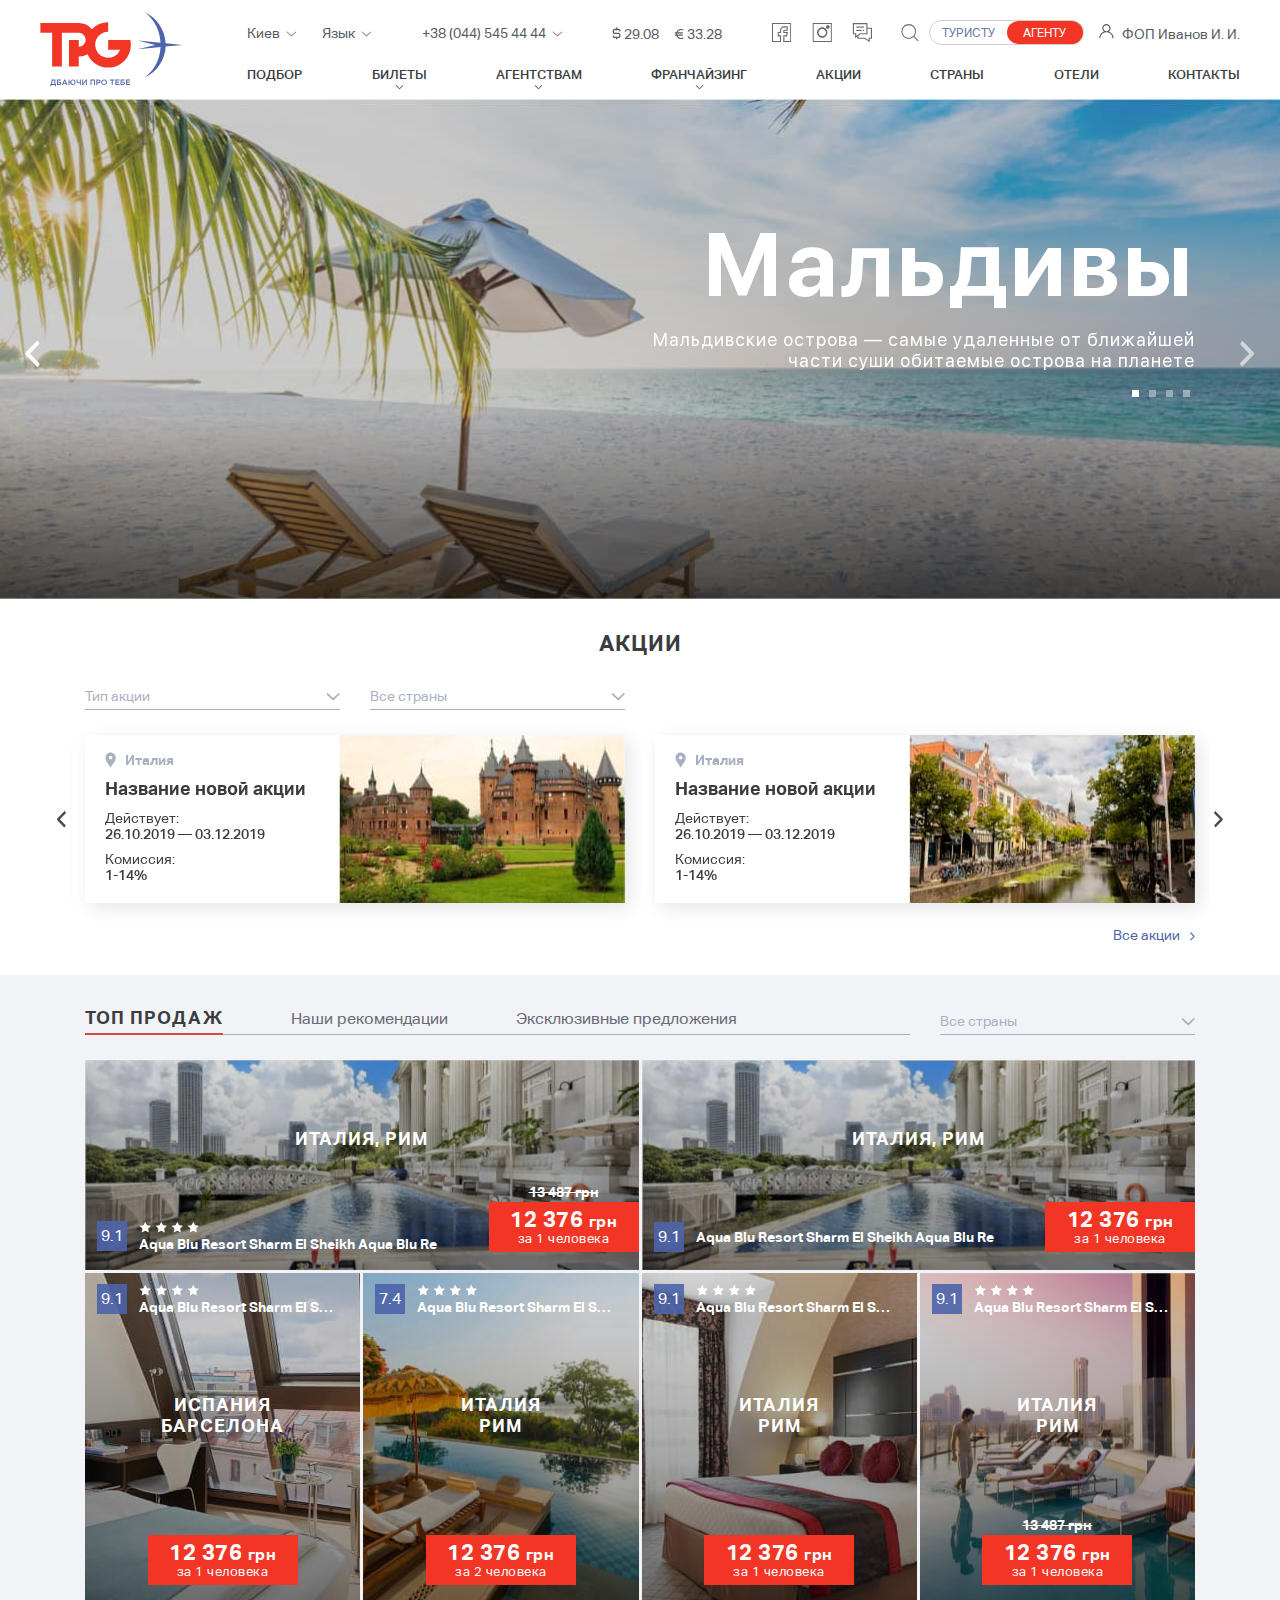
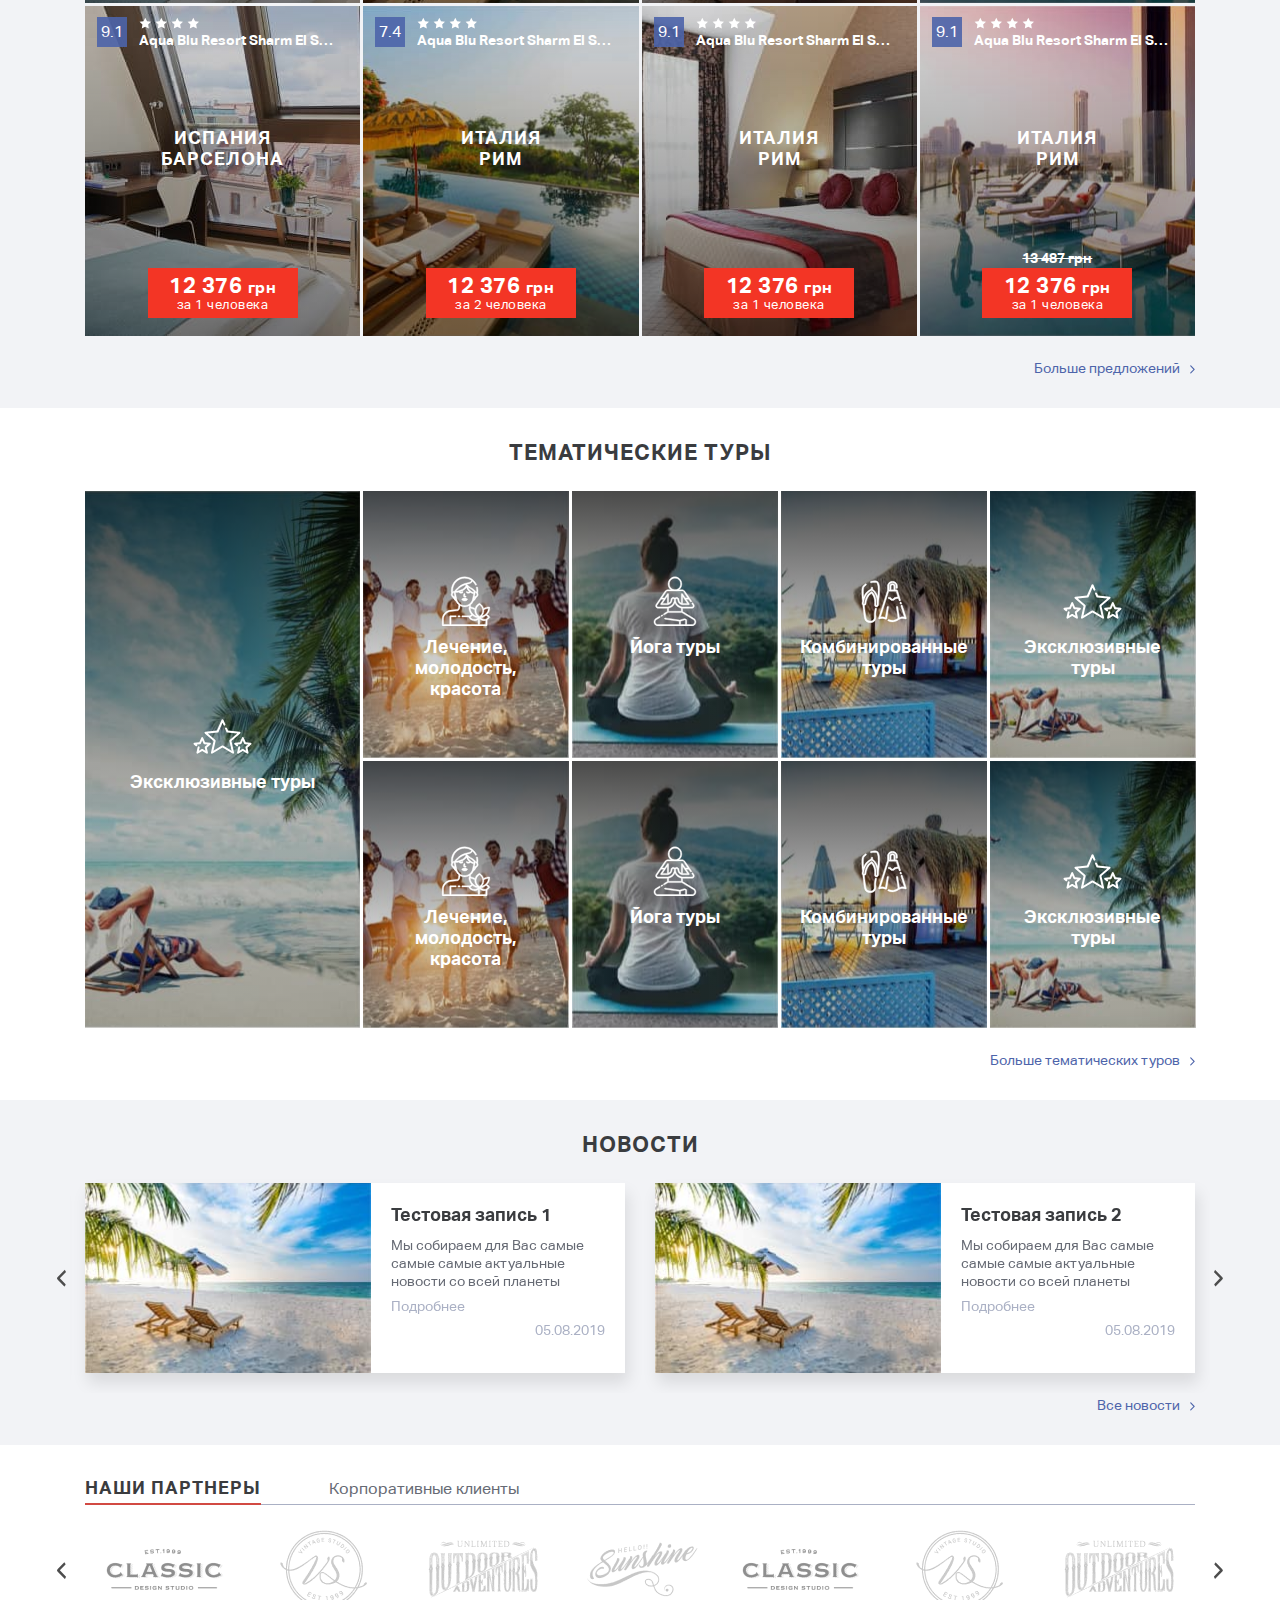
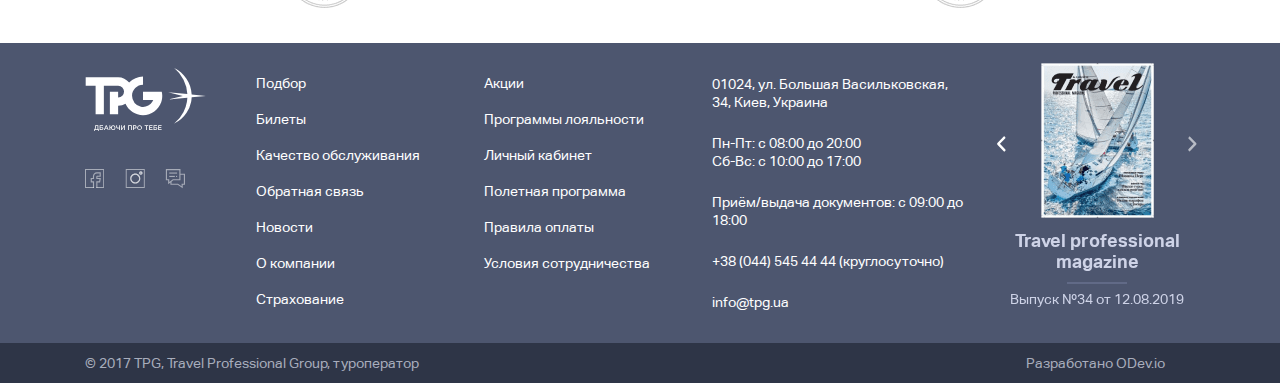
==== commit c9be0196: "Add files via upload" ====
--- a/index_logget.html
+++ b/index_logget.html
@@ -25,7 +25,7 @@
 				<div class="t_header__top">
 					
 					<div class="t_city t_drop">
-						<a href="#" class="t_drop__link">Киев</a>
+						<a href="#" class="t_drop__link t_drop__link--arrow">Киев</a>
 						<div class="t_drop-block t_city-drop">
 							<div class="t_drop-block__title">Выберите свой город</div>
 							<ul class="t_city-drop__menu">
@@ -42,7 +42,7 @@
 						</div>
 					</div>
 					<div class="t_lang t_drop">
-						<a href="#" class="t_drop__link">Язык</a>
+						<a href="#" class="t_drop__link t_drop__link--arrow">Язык</a>
 						<div class="t_drop-block">
 							<ul class="t_drop-block__menu t_lang-drop">
 								<li class="is-active"><a href="#">Русский</a></li>
@@ -54,7 +54,7 @@
 					
 	
 					<div class="t_phone t_drop">
-						<a href="#" class="t_drop__link">+38 (044) 545 44 44</a>
+						<a href="#" class="t_drop__link t_drop__link--arrow">+38 (044) 545 44 44</a>
 						<div class="t_drop-block t_phone-drop">
 							<ul class="t_phone-drop__menu">
 								<li><a href="#">+38 (068) 545 44 44</a></li>
@@ -316,20 +316,32 @@
 
 				<div class="t_section-top">
 					<div class="t_section-top__item">
-						<select class="t_selectbox">
-							<option value="">Тип акции</option>
-							<option value="">Тип акции</option>
-							<option value="">Тип акции</option>
-							<option value="">Тип акции</option>
-						</select>
+						
+						<div class="t_selectbox">
+							<div class="t_selectbox__btn">Тип акции</div>
+							<div class="t_selectbox__dropdown">
+								<ul class="t_selectbox__menu">
+									<li class="is-active">Тип акции</li>
+									<li >название акции 1</li>
+									<li >название акции 2</li>
+									<li >название акции 3</li>
+								</ul>
+							</div>
+						</div>
 					</div>
 					<div class="t_section-top__item">
-						<select class="t_selectbox">
-							<option value="">Все страны</option>
-							<option value="">Все страны</option>
-							<option value="">Все страны</option>
-							<option value="">Все страны</option>
-						</select>
+						
+						<div class="t_selectbox">
+							<div class="t_selectbox__btn">Все страны</div>
+							<div class="t_selectbox__dropdown">
+								<ul class="t_selectbox__menu">
+									<li class="is-active">Все страны</li>
+									<li >Италия</li>
+									<li >Испания</li>
+									<li >Бразилия</li>
+								</ul>
+							</div>
+						</div>
 					</div>
 				</div>
 
@@ -441,12 +453,17 @@
 						</div>
 						
 						<div class="t_section-top__item">
-							<select class="t_selectbox">
-								<option value="">Все страны</option>
-								<option value="">Все страны</option>
-								<option value="">Все страны</option>
-								<option value="">Все страны</option>
-							</select>
+							<div class="t_selectbox">
+								<div class="t_selectbox__btn">Все страны</div>
+								<div class="t_selectbox__dropdown">
+									<ul class="t_selectbox__menu">
+										<li class="is-active">Все страны</li>
+										<li >Италия</li>
+										<li >Испания</li>
+										<li >Бразилия</li>
+									</ul>
+								</div>
+							</div>
 						</div>
 					</div>
 
@@ -1685,7 +1702,7 @@
 		<div class="t_footer__bottom">
 			<div class="t_wrapper">
 				<div class="t_item">&copy; 2017 TPG, Travel Professional Group, туроператор</div>
-				<div class="t_item">Разработано ODev.io</div>
+				<div class="t_item t_designed">Разработано ODev.io</div>
 			</div>
 		</div>
 	
--- a/css/app.css
+++ b/css/app.css
@@ -2,4 +2,4 @@
  * By: Pit Orel
  * E-mail: orel-1993@yandex.ru
  * Vk: https://vk.com/pit_orel
- */a,abbr,acronym,address,applet,article,aside,audio,b,big,blockquote,body,canvas,caption,center,cite,code,dd,del,details,dfn,div,dl,dt,em,embed,fieldset,figcaption,figure,footer,form,h1,h2,h3,h4,h5,h6,header,hgroup,html,i,iframe,img,ins,kbd,label,legend,li,main,mark,menu,nav,object,ol,output,p,pre,q,ruby,s,samp,section,small,span,strike,strong,sub,summary,sup,table,tbody,td,tfoot,th,thead,time,tr,tt,u,ul,var,video{margin:0;padding:0;border:0;font-size:100%}article,aside,details,figcaption,figure,footer,header,hgroup,main,menu,nav,section{display:block}blockquote,q{quotes:none}blockquote:after,blockquote:before,q:after,q:before{content:'';content:none}table{border-collapse:collapse;border-width:0;padding:0;margin:0}html{height:100%;-webkit-text-size-adjust:none;-ms-text-size-adjust:none;font-size:62.5%}input,textarea{color:#333;outline:0;border-radius:0;-moz-border-radius:0;-webkit-border-radius:0;-webkit-appearance:none}button,input[type=button],input[type=submit]{cursor:pointer;-webkit-appearance:none;outline:0}input::-ms-clear{display:none}form,td{margin:0;padding:0}a{font-family:inherit;-webkit-transition:.2s linear;transition:.2s linear;text-decoration:none;outline:0;-webkit-tap-highlight-color:transparent;-webkit-tap-highlight-color:transparent;color:#3a3c3f}*,:after,:before{box-sizing:border-box}:active,:focus,a:active,a:focus{outline:0}html.lock,html.lock body{overflow:hidden}body{margin:0;padding:0;position:relative;-webkit-font-smoothing:antialiased;-moz-osx-font-smoothing:grayscale;color:#3a3c3f;font:400 14px "Aktiv Grotesk Corp",Arial,sans-serif;background:#fff;min-height:100%;display:-webkit-box;display:-webkit-flex;display:-ms-flexbox;display:flex}@font-face{font-family:"Aktiv Grotesk Corp";src:url(../fonts/AktivGroteskCorp-Regular.eot);src:url(../fonts/AktivGroteskCorp-Regular.eot?#iefix) format("embedded-opentype"),url(../fonts/AktivGroteskCorp-Regular.woff2) format("woff2"),url(../fonts/AktivGroteskCorp-Regular.woff?ver1.0) format("woff"),url(../fonts/AktivGroteskCorp-Regular.ttf) format("truetype"),url(../fonts/AktivGroteskCorp-Regular.svg#AktivGroteskCorp-Regular) format("svg");font-style:normal;font-weight:400}@font-face{font-family:"Aktiv Grotesk Corp";src:url(../fonts/AktivGroteskCorp-Medium.eot);src:url(../fonts/AktivGroteskCorp-Medium.eot?#iefix) format("embedded-opentype"),url(../fonts/AktivGroteskCorp-Medium.woff2) format("woff2"),url(../fonts/AktivGroteskCorp-Medium.woff?ver1.0) format("woff"),url(../fonts/AktivGroteskCorp-Medium.ttf) format("truetype"),url(../fonts/AktivGroteskCorp-Medium.svg#AktivGroteskCorp-Medium) format("svg");font-style:normal;font-weight:500}@font-face{font-family:"Aktiv Grotesk Corp";src:url(../fonts/AktivGroteskCorp-Bold.eot);src:url(../fonts/AktivGroteskCorp-Bold.eot?#iefix) format("embedded-opentype"),url(../fonts/AktivGroteskCorp-Bold.woff2) format("woff2"),url(../fonts/AktivGroteskCorp-Bold.woff?ver1.0) format("woff"),url(../fonts/AktivGroteskCorp-Bold.ttf) format("truetype"),url(../fonts/AktivGroteskCorp-Bold.svg#AktivGroteskCorp-Bold) format("svg");font-style:normal;font-weight:700}@font-face{font-family:"SF UI Text";src:url(../fonts/SFUIDisplay-Regular.eot);src:url(../fonts/SFUIDisplay-Regular.eot?#iefix) format("embedded-opentype"),url(../fonts/SFUIDisplay-Regular.woff2) format("woff2"),url(../fonts/SFUIDisplay-Regular.woff?ver1.0) format("woff"),url(../fonts/SFUIDisplay-Regular.ttf) format("truetype"),url(../fonts/SFUIDisplay-Regular.svg#SFUIDisplay-Regular) format("svg");font-style:normal;font-weight:400}@font-face{font-family:"SF UI Text";src:url(../fonts/SFUIDisplay-Bold.eot);src:url(../fonts/SFUIDisplay-Bold.eot?#iefix) format("embedded-opentype"),url(../fonts/SFUIDisplay-Bold.woff2) format("woff2"),url(../fonts/SFUIDisplay-Bold.woff?ver1.0) format("woff"),url(../fonts/SFUIDisplay-Bold.ttf) format("truetype"),url(../fonts/SFUIDisplay-Bold.svg#SFUIDisplay-Bold) format("svg");font-style:normal;font-weight:700}.h1,.h2,.h3,.h4,.h5,.h6,h1,h2,h3,h4,h5,h6{margin-top:0;margin-bottom:0;font-weight:700;line-height:1.2}.h1,h1{font-size:4rem}.h2,h2{font-size:3.5rem}.h3,h3{font-size:2.8rem}.h4,h4{font-size:2.5rem}.h5,h5{font-size:1.8rem}.h6,h6{font-size:1.6rem}a:hover{text-decoration:underline}ol,ul{margin:0;list-style:none;padding:0}blockquote{border-left:.2rem solid rgba(58,60,63,.5);margin-bottom:2rem;padding:1rem 0 1rem 2rem}img{display:block;max-width:100%}.text-left{text-align:left}.text-center{text-align:center}.text-right{text-align:right}.nowrap{white-space:nowrap}.word-break{word-break:break-all}.ttu{text-transform:uppercase}.italic{font-style:italic}.font-700{font-weight:700}.margin>:last-child{margin-bottom:0}.margin>:first-child{margin-top:0}.t_header{width:100%;min-width:320px;text-align:left;-webkit-flex-shrink:0;-ms-flex-negative:0;flex-shrink:0;position:relative;z-index:5;background:#fff;padding:12px 0}.t_header .t_wrapper-fluid{display:-webkit-box;display:-webkit-flex;display:-ms-flexbox;display:flex;-webkit-box-align:start;-webkit-align-items:flex-start;-ms-flex-align:start;align-items:flex-start}.t_header__wrap{-webkit-box-flex:1;-webkit-flex:1 0 auto;-ms-flex:1 0 auto;flex:1 0 auto;padding-left:2%}.t_header__top{display:-webkit-box;display:-webkit-flex;display:-ms-flexbox;display:flex;-webkit-box-align:center;-webkit-align-items:center;-ms-flex-align:center;align-items:center;padding-top:8px;padding-bottom:22px}.t_header__top .t_social{margin-right:1%}.t_logo{-webkit-box-flex:0;-webkit-flex:none;-ms-flex:none;flex:none;margin-right:20px}.t_city{margin-right:2%}.t_lang,.t_phone{margin-right:4%}.t_drop{position:relative}.t_drop__link{color:#565b65;font-size:14px;white-space:nowrap}.t_drop__link:after{content:'';display:inline-block;vertical-align:middle;background:url(../img/icons/caret.svg) center/11px 6px no-repeat;width:11px;height:6px;margin-left:6px}.t_drop__link:hover{text-decoration:none}.t_drop-block{display:none;position:absolute;top:100%;margin-top:5px;left:-18px;padding:18px;z-index:10;background:#fff;box-shadow:-5px 20px 30px rgba(0,0,0,.1);border-radius:1px}.t_drop-block.is-open{display:block}.t_drop-block__title{font-weight:700;color:#3a3c3f;font-size:16px;margin-bottom:15px}.t_drop-block__menu{margin:-8px -18px}.t_drop-block__menu li.is-active a{font-weight:700;color:#3a3c3f}.t_drop-block__menu a{display:block;padding:8px 18px;color:#6b78a4;font-size:14px;white-space:nowrap}.t_drop-block__menu a:hover{color:#f33525;text-decoration:none}.t_city-drop{width:360px}.t_city-drop__menu{list-style:none;margin:0 -5px;display:-webkit-box;display:-webkit-flex;display:-ms-flexbox;display:flex;-webkit-flex-wrap:wrap;-ms-flex-wrap:wrap;flex-wrap:wrap}.t_city-drop__menu li{margin-bottom:20px;width:33.33%;padding:0 5px}.t_city-drop__menu li.is-active a{font-weight:700;color:#3a3c3f}.t_city-drop__menu a{color:#6b78a4}.t_city-drop__menu a:hover{color:#f33525;text-decoration:none}.t_lang-drop{min-width:110px}.t_phone-drop__menu{list-style:none;margin:0}.t_phone-drop__menu li{margin-bottom:6px}.t_phone-drop__menu li:last-child{margin-bottom:0}.t_phone-drop__menu li.is-active a{font-weight:700;color:#3a3c3f}.t_phone-drop__menu a{font-size:14px;color:#565b65;white-space:nowrap}.t_phone-drop__email a{color:#d24a43}.t_top-nav{list-style:none;margin:0 0 0 auto;display:-webkit-box;display:-webkit-flex;display:-ms-flexbox;display:flex;-webkit-box-align:center;-webkit-align-items:center;-ms-flex-align:center;align-items:center}.t_top-nav__item{margin-left:15px;font-size:14px;color:#565b65;position:relative}.t_top-nav__link{color:#565b65;white-space:nowrap}.t_top-nav__link svg{fill:#565b65;width:15px;height:15px;margin-right:5px}.t_top-nav__link:hover{text-decoration:none}.t_switcher{display:-webkit-box;display:-webkit-flex;display:-ms-flexbox;display:flex;position:relative;-webkit-box-flex:0;-webkit-flex:none;-ms-flex:none;flex:none;width:155px;border:1px solid rgba(157,162,179,.5);border-radius:16px}.t_switcher:after{content:'';display:block;position:absolute;top:0;bottom:0;left:50%;background:#f33525;border-radius:16px;width:50%;-webkit-transition:.2s linear;transition:.2s linear}.t_switcher__item{width:50%;-webkit-box-flex:0;-webkit-flex:none;-ms-flex:none;flex:none;text-align:center;height:23px;font-size:12px;color:#6b78a4;text-transform:uppercase;cursor:pointer;line-height:24px;position:relative;z-index:1;-webkit-transition:.2s linear;transition:.2s linear}.t_switcher__item:nth-child(2){color:#fff}.t_switcher.is-active:after{left:0}.t_switcher.is-active .t_switcher__item:nth-child(1){color:#fff}.t_switcher.is-active .t_switcher__item:nth-child(2){color:#6b78a4}.t_nav-menu{display:-webkit-box;display:-webkit-flex;display:-ms-flexbox;display:flex;-webkit-box-pack:justify;-webkit-justify-content:space-between;-ms-flex-pack:justify;justify-content:space-between;-webkit-box-align:center;-webkit-align-items:center;-ms-flex-align:center;align-items:center;margin:0 -5px}.t_nav-menu__item{padding:0 5px;position:relative}.t_nav-menu__item.t_nm-dropdowm:after{content:'';display:block;position:absolute;top:100%;left:0;right:0;margin-top:5px;background:url(../img/t_nav-caret.svg) center no-repeat;height:7px;-webkit-transition:-webkit-transform .2s linear;transition:transform .2s linear;transition:transform .2s linear,-webkit-transform .2s linear;pointer-events:none}.t_nav-menu__item.t_nm-dropdowm:before{content:'';display:none;position:absolute;top:100%;left:0;right:0;z-index:1;height:25px}.t_nav-menu__item.t_nm-dropdowm:hover:after{-webkit-transform:rotate(180deg);-ms-transform:rotate(180deg);transform:rotate(180deg)}.t_nav-menu__item.t_nm-dropdowm:hover:before{display:block}.t_nav-menu__item:hover .t_nav-dropdown{visibility:visible;opacity:1}.t_nav-menu__item:hover .t_nav-menu__link{color:#f33525}.t_nav-menu__link{display:block;text-transform:uppercase;font-size:13px;font-weight:500;white-space:nowrap}.t_nav-menu__link:hover{text-decoration:none}.t_nav-dropdown{list-style:none;margin:19px 0 0;position:absolute;visibility:hidden;opacity:0;top:100%;z-index:10;left:5px;min-width:200px;background:#fff;border-radius:1px;box-shadow:-5px 20px 30px rgba(0,0,0,.1);padding:8px 0;-webkit-transition:.2s linear;transition:.2s linear}.t_nav-dropdown__link{white-space:nowrap;display:block;padding:14px 23px;font-size:11px;text-transform:uppercase;color:#565b65;font-weight:700}.t_nav-dropdown__link:hover{color:#f33525;text-decoration:none}.t_nav-dropdown__link.is-active{background:#f33525;color:#fff}.t_top-search{position:relative;margin-right:-5px}.t_top-search__input{width:19px;height:25px;border:1px solid transparent;-webkit-transition:width .2s linear;transition:width .2s linear;padding:0;font-size:14px;line-height:normal;font-family:"Aktiv Grotesk Corp",Arial,sans-serif;position:relative;z-index:2;background-color:transparent;cursor:pointer;border-radius:16px;text-indent:-9999px}.t_top-search__input:-ms-input-placeholder{color:#a8adbc}.t_top-search__input::-webkit-input-placeholder{color:#a8adbc}.t_top-search__input::-ms-input-placeholder{color:#a8adbc}.t_top-search__input::placeholder{color:#a8adbc}.t_top-search__input:focus{width:200px;z-index:1;border-color:rgba(157,162,179,.5);padding:0 35px 0 12px;text-indent:0}.t_top-search__input:focus+.t_top-search__btn{right:10px}.t_top-search__btn{position:absolute;top:0;right:0;width:18px;padding:0;z-index:1;height:25px;background-color:transparent;border:none;-webkit-transition:.2s linear;transition:.2s linear}.t_top-search__btn svg{height:18px;width:18px;fill:#666a74;display:inline-block;vertical-align:middle}.t_top-search__btn:hover svg{fill:#565b65}.t_social{font-size:0;white-space:nowrap}.t_social__btn{display:inline-block;vertical-align:middle;margin-right:20px}.t_social__btn:last-child{margin-right:0}.t_social__btn svg{fill:#666a74;width:20px;height:20px}.t_social__btn:hover{text-decoration:none}.t_social__btn--fb:hover svg{fill:#3754aa}.t_social__btn--ins:hover svg{fill:#e77231}.t_social__btn--chat:hover svg{fill:#7da941}.t_exchange-rates{margin-right:4%}.t_exchange-rates__item{display:inline-block;vertical-align:middle;margin-right:12px;font-size:14px;white-space:nowrap;color:#565b65}.t_exchange-rates__item:last-child{margin-right:0}.t_exchange-rates__item svg{fill:#565b65;vertical-align:middle;display:inline-block}.t_exchange-rates__item span{display:inline-block;vertical-align:middle}.t_exchange-rates__item:hover{text-decoration:none;color:#6b78a4}.t_exchange-rates__item:hover svg{fill:#6b78a4}.t_main-wrapper{padding:0;min-width:320px;position:relative;overflow:hidden;opacity:1;-webkit-box-flex:1;-webkit-flex:1 1 auto;-ms-flex:1 1 auto;flex:1 1 auto;display:-webkit-box;display:-webkit-flex;display:-ms-flexbox;display:flex;-webkit-box-orient:vertical;-webkit-box-direction:normal;-webkit-flex-flow:column nowrap;-ms-flex-flow:column nowrap;flex-flow:column nowrap;min-height:100vh;width:100%}.t_main{width:100%;min-width:320px;text-align:left;-webkit-box-flex:1;-webkit-flex:1 1 auto;-ms-flex:1 1 auto;flex:1 1 auto}.t_wrapper,.t_wrapper-fluid{width:100%;min-width:320px;padding:0 40px;margin:0 auto;position:relative}.t_wrapper{width:1190px}.t_section{padding:32px 0}.t_section__head{margin-bottom:25px;text-align:center}.t_section__title{font-weight:700;font-size:22px;text-transform:uppercase;letter-spacing:1px}.t_section__link{text-align:right;margin-top:24px}.t_section--gray{background:#f2f3f6}.t_section-top{display:-webkit-box;display:-webkit-flex;display:-ms-flexbox;display:flex;-webkit-box-align:center;-webkit-align-items:center;-ms-flex-align:center;align-items:center;-webkit-flex-wrap:wrap;-ms-flex-wrap:wrap;flex-wrap:wrap;margin:0 -12px}.t_section-top__item{-webkit-box-flex:0;-webkit-flex:none;-ms-flex:none;flex:none;width:245px;padding-left:12px;padding-right:12px;margin-bottom:2.5rem}.t_section-top__tabs{padding-left:12px;padding-right:12px;-webkit-box-flex:1;-webkit-flex:1;-ms-flex:1;flex:1;margin-bottom:2.5rem}.t_link{font-size:14px;color:#4d64aa}.t_link svg{fill:#4d64aa;display:inline-block;vertical-align:middle;margin-left:7px}.t_nav-tab{display:-webkit-box;display:-webkit-flex;display:-ms-flexbox;display:flex;-webkit-box-align:end;-webkit-align-items:flex-end;-ms-flex-align:end;align-items:flex-end;border-bottom:1px solid #aab0c4}.t_nav-tab__item{margin-right:68px;border-bottom:2px solid transparent;margin-bottom:-1px;-webkit-transition:border-color .2s linear;transition:border-color .2s linear}.t_nav-tab__item.is-active{border-bottom-color:#d24a43}.t_nav-tab__item.is-active .t_nav-tab__link{color:#3a3c3f;font-size:1.8rem;font-weight:700;letter-spacing:1px;text-transform:uppercase}.t_nav-tab__link{display:block;font-size:16px;color:#666a74;padding-bottom:5px;-webkit-transition:color .2s linear;transition:color .2s linear}.t_nav-tab__link:hover{text-decoration:none;color:#3a3c3f}.t_fotorama{position:relative;padding:120px 0 40px;min-height:500px}.t_fotorama__wrap{text-align:right;color:#fff}.t_fotorama__title{font-size:90px;font-weight:700;line-height:1;font-family:'SF UI Text';letter-spacing:3px;margin-bottom:20px}.t_fotorama__text{letter-spacing:1px;font-size:18px;max-width:560px;margin-left:auto;font-family:'SF UI Text'}.t_fotorama-slider{z-index:3}.t_fotorama-slider-dots{z-index:3;position:relative;margin-top:13px}.t_fotorama-slider-img{position:absolute;top:0;left:0;bottom:0;right:0;z-index:1}.t_fotorama-slider-img>div{position:absolute;top:0;left:0;right:0;bottom:0;background-size:cover;background-repeat:no-repeat;background-position:center;opacity:0}.t_fotorama-slider-img>div.active{opacity:1}.t_fotorama .slick-dots{text-align:right}.t_fotorama .slick-dots .slick-active button{background:#fff}.t_fotorama .slick-dots button{background:rgba(255,255,255,.4);width:7px;height:7px}.t_fotorama .slick-next{right:35px;height:30px;width:17px;z-index:4;background-image:url(../img/icons/arrow-right-white.svg);background-size:cover}.t_fotorama .slick-prev{left:35px;height:30px;width:17px;z-index:4;background-image:url(../img/icons/arrow-left-white.svg);background-size:cover}.t_actions-slider .slick-list{margin:-20px -15px}.t_actions-slider__item{padding:20px 15px;display:block!important}.t_action-box{background:#fff;box-shadow:5px 5px 17px rgba(0,0,0,.1);display:-webkit-box;display:-webkit-flex;display:-ms-flexbox;display:flex;color:#3a3c3f}.t_action-box:hover{text-decoration:none;box-shadow:1px 1px 6px rgba(0,0,0,.1)}.t_action-box:hover .t_action-box__title{color:#f33525}.t_action-box__content{padding:20px;width:46.5%}.t_action-box__img{width:53.5%;background-size:cover;background-repeat:no-repeat;background-position:center}.t_action-box__city{font-weight:700;font-size:14px;color:#aab0c4;margin-bottom:9px}.t_action-box__city svg{display:inline-block;vertical-align:middle;fill:#aab0c4;margin-right:6px;position:relative;top:-2px}.t_action-box__title{font-weight:700;font-size:18px;margin-bottom:12px;-webkit-transition:.2s linear;transition:.2s linear}.t_action-box__item{margin-top:10px}.t_action-box__item>span{display:block;font-weight:500}.t_tours{display:-webkit-box;display:-webkit-flex;display:-ms-flexbox;display:flex;-webkit-flex-wrap:wrap;-ms-flex-wrap:wrap;flex-wrap:wrap;margin:-1.5px;-webkit-box-align:start;-webkit-align-items:flex-start;-ms-flex-align:start;align-items:flex-start}.t_tour-card{margin:1.5px;width:calc(25% - 3px);display:-webkit-box;display:-webkit-flex;display:-ms-flexbox;display:flex;-webkit-box-orient:vertical;-webkit-box-direction:normal;-webkit-flex-direction:column;-ms-flex-direction:column;flex-direction:column;height:330px;color:#3a3c3f;overflow:hidden}.t_tour-card__body{-webkit-box-flex:1;-webkit-flex:1;-ms-flex:1;flex:1;background-size:cover;background-position:center;background-repeat:no-repeat;position:relative}.t_tour-card__body:before{content:'';position:absolute;top:0;left:0;right:0;bottom:0;background:-webkit-linear-gradient(top,rgba(0,0,0,.15) 0,rgba(0,0,0,.15) .01%,rgba(0,0,0,.5) 100%);background:linear-gradient(180deg,rgba(0,0,0,.15) 0,rgba(0,0,0,.15) .01%,rgba(0,0,0,.5) 100%)}.t_tour-card__body .t_price-value{background:#f33525;color:#fff}.t_tour-card__body .t_price-old,.t_tour-card__body .t_price-value__text{color:#fff}.t_tour-card__body .t_tour-card__title{position:absolute;top:32%;left:0;right:0;color:#fff;padding:15px;text-transform:uppercase;letter-spacing:1px;margin:0}.t_tour-card__body .t_tour-card__price{position:absolute;bottom:18px;left:50%;-webkit-transform:translate(-50%,0);-ms-transform:translate(-50%,0);transform:translate(-50%,0);min-width:150px}.t_tour-card__over{display:-webkit-box;display:-webkit-flex;display:-ms-flexbox;display:flex;-webkit-box-orient:vertical;-webkit-box-direction:normal;-webkit-flex-direction:column;-ms-flex-direction:column;flex-direction:column;background:#fff;padding:12px;margin-bottom:-24px;-webkit-box-flex:0;-webkit-flex:none;-ms-flex:none;flex:none;overflow:hidden;opacity:0;max-height:0;width:auto;-webkit-transition:opacity .2s linear,max-height .2s linear,margin .2s linear;transition:opacity .2s linear,max-height .2s linear,margin .2s linear;text-align:center}.t_tour-card__over .t_tour-card__price{margin-top:auto}.t_tour-card__over .t_price-value{padding:3px 0 0}.t_tour-card__over .t_tour-card__title{overflow:hidden;-ms-text-overflow:ellipsis;text-overflow:ellipsis;white-space:nowrap}.t_tour-card__rating{position:absolute;top:10px;left:12px;right:12px}.t_tour-card__title{text-align:center;font-weight:700;margin-bottom:10px;font-size:18px;text-transform:none;-webkit-transition:.2s linear .1s;transition:.2s linear .1s}.t_tour-card__date{margin-bottom:5px}.t_tour-card__price{text-align:center;-webkit-transition:.2s linear .1s;transition:.2s linear .1s}.t_tour-card:hover{text-decoration:none}.t_tour-card:hover .t_tour-card__over{max-height:65%;margin-bottom:0;overflow:visible;opacity:1}.t_tour-card:hover .t_tour-card__body .t_tour-card__price,.t_tour-card:hover .t_tour-card__body .t_tour-card__title{opacity:0;visibility:hidden;z-index:-1}.t_tour-card--lg{height:210px;width:calc(50% - 4px);-webkit-box-orient:horizontal;-webkit-box-direction:normal;-webkit-flex-direction:row;-ms-flex-direction:row;flex-direction:row}.t_tour-card--lg .t_tour-card__rating{top:auto;bottom:18px}.t_tour-card--lg .t_tour-card__title{top:25%}.t_tour-card--lg .t_tour-card__over{width:258px;height:auto;max-height:none;padding:15px 10px;margin-bottom:0;margin-right:-258px}.t_tour-card--lg .t_tour-card__price{right:0;left:auto;-webkit-transform:none;-ms-transform:none;transform:none}.t_tour-card--lg:hover .t_tour-card__over{margin-right:0;max-height:none}.t_price-old{font-size:14px;color:#565b65;font-weight:700;text-decoration:line-through;margin-bottom:2px}.t_price-value{text-align:center;font-size:22px;line-height:16px;font-weight:700;padding:10px 5px 6px;letter-spacing:.5px;color:#f33525}.t_price-value__text{display:block;font-size:13px;font-weight:400;line-height:normal;color:#565b65}.t_price-value__currency{font-size:16px;line-height:normal}.t_rating{display:-webkit-box;display:-webkit-flex;display:-ms-flexbox;display:flex;-webkit-flex-wrap:wrap;-ms-flex-wrap:wrap;flex-wrap:wrap;-webkit-box-align:center;-webkit-align-items:center;-ms-flex-align:center;align-items:center}.t_rating__value{background:rgba(77,100,170,.9);color:#fff;text-align:center;line-height:30px;height:30px;width:30px;-webkit-box-flex:0;-webkit-flex:none;-ms-flex:none;flex:none;font-size:16px;display:inline-block;vertical-align:middle}.t_rating__content{-webkit-box-flex:1;-webkit-flex:1;-ms-flex:1;flex:1;overflow:hidden;padding-right:12px;padding-left:12px}.t_rating__title{font-size:14px;color:#fff;font-weight:700;overflow:hidden;-ms-text-overflow:ellipsis;text-overflow:ellipsis;white-space:nowrap}.t_rating__stars svg{fill:#fff}.t_components{margin-bottom:5px}.t_components__item{display:inline-block;vertical-align:middle;margin:7px}.t_components__item svg{fill:#666a74}.t_tour-category-grids{display:-webkit-box;display:-webkit-flex;display:-ms-flexbox;display:flex;-webkit-flex-wrap:wrap;-ms-flex-wrap:wrap;flex-wrap:wrap;-webkit-box-align:start;-webkit-align-items:flex-start;-ms-flex-align:start;align-items:flex-start;margin:-2px}.t_tour-category-grids__columns{display:-webkit-box;display:-webkit-flex;display:-ms-flexbox;display:flex;-webkit-flex-wrap:wrap;-ms-flex-wrap:wrap;flex-wrap:wrap;-webkit-box-align:start;-webkit-align-items:flex-start;-ms-flex-align:start;align-items:flex-start;width:75%}.t_tour-category-grid{display:block;margin:1.5px;height:267px;color:#fff;text-align:center;padding:75px 15px 15px;width:calc(25% - 3px);position:relative;background-size:cover;background-repeat:no-repeat;background-position:center}.t_tour-category-grid:hover{text-decoration:none}.t_tour-category-grid:hover:after{opacity:.2}.t_tour-category-grid:after{content:'';display:block;position:absolute;top:0;left:0;right:0;bottom:0;background:-webkit-linear-gradient(top,rgba(0,0,0,.7) 0,rgba(4,4,4,.2) 62.5%);background:linear-gradient(180deg,rgba(0,0,0,.7) 0,rgba(4,4,4,.2) 62.5%);-webkit-transition:.2s linear;transition:.2s linear;opacity:1}.t_tour-category-grid__title{font-size:18px;font-weight:700;position:relative;z-index:1;width:100%}.t_tour-category-grid__icon{position:relative;z-index:1;width:100%;margin:10px 0;height:50px;display:-webkit-box;display:-webkit-flex;display:-ms-flexbox;display:flex;-webkit-box-align:center;-webkit-align-items:center;-ms-flex-align:center;align-items:center;-webkit-box-pack:center;-webkit-justify-content:center;-ms-flex-pack:center;justify-content:center}.t_tour-category-grid__icon svg{fill:#fff;max-height:50px}.t_tour-category-grid--lg{height:537px;padding-top:210px}.t_news-slider .slick-list{margin:-20px -15px}.t_news-slider__item{padding:20px 15px;display:block!important}.t_news-box{background:#fff;box-shadow:3px 10px 15px rgba(0,0,0,.1);display:-webkit-box;display:-webkit-flex;display:-ms-flexbox;display:flex;color:#3a3c3f}.t_news-box:hover{text-decoration:none;box-shadow:1px 3px 6px rgba(0,0,0,.1)}.t_news-box:hover .t_news-box__title{color:#f33525}.t_news-box__content{padding:20px;width:48%}.t_news-box__img{width:52%;background-size:cover;background-repeat:no-repeat;background-position:center}.t_news-box__title{font-weight:700;font-size:18px;margin-bottom:16px;margin-top:4px;-webkit-transition:.2s linear;transition:.2s linear}.t_news-box__descr{line-height:18px;color:#666a74}.t_news-box__date,.t_news-box__link{margin-top:12px;color:#aab0c4;font-size:14px}.t_news-box__date{text-align:right}.t_partners-slider .slick-track{display:-webkit-box!important;display:-webkit-flex!important;display:-ms-flexbox!important;display:flex!important}.t_partners-slider .slick-slide{height:auto;display:-webkit-box!important;display:-webkit-flex!important;display:-ms-flexbox!important;display:flex!important;-webkit-box-align:center;-webkit-align-items:center;-ms-flex-align:center;align-items:center;-webkit-box-pack:center;-webkit-justify-content:center;-ms-flex-pack:center;justify-content:center;padding:0 5px}.t_partners-img{opacity:.5;display:inline-block}.t_partners-img:hover{opacity:1}.t_tab-cont{display:block}.t_tab-cont.is-hidden{display:none}.breadcrumbs__link{color:#3a3c3f;text-decoration:underline}.breadcrumbs__link:hover{text-decoration:none}.loaded .main-wrapper{visibility:hidden;opacity:0;-webkit-transition:opacity .3s;transition:opacity .3s}.loaded .icon-load{display:-webkit-box;display:-webkit-flex;display:-ms-flexbox;display:flex}.icon-load{position:fixed;top:0;left:0;right:0;bottom:0;display:none;-webkit-box-pack:center;-webkit-justify-content:center;-ms-flex-pack:center;justify-content:center;-webkit-box-align:center;-webkit-align-items:center;-ms-flex-align:center;align-items:center;width:auto}.ball{width:3rem;height:3rem;border-radius:1.5rem;background:#fff;opacity:.3}.a{margin-right:1rem;-webkit-animation:.7s ease-out infinite alternate ball-a;animation:.7s ease-out infinite alternate ball-a}.b{margin-right:1rem;-webkit-animation:.7s ease-out .2s infinite alternate ball-b;animation:.7s ease-out .2s infinite alternate ball-b}.c{-webkit-animation:.7s ease-out .4s infinite alternate ball-c;animation:.7s ease-out .4s infinite alternate ball-c}@-webkit-keyframes ball-a{from{height:2rem;opacity:.3;background:#fff}to{height:7rem;opacity:1;background:rgba(146,159,178,.2)}}@keyframes ball-a{from{height:2rem;opacity:.3;background:#fff}to{height:7rem;opacity:1;background:rgba(146,159,178,.2)}}@-webkit-keyframes ball-b{from{height:2rem;opacity:.3;background:#fff}to{height:6.5rem;opacity:1;background:#929fb2}}@keyframes ball-b{from{height:2rem;opacity:.3;background:#fff}to{height:6.5rem;opacity:1;background:#929fb2}}@-webkit-keyframes ball-c{from{height:2rem;opacity:.3;background:#fff}to{height:6rem;opacity:1;background:#163654}}@keyframes ball-c{from{height:2rem;opacity:.3;background:#fff}to{height:6rem;opacity:1;background:#163654}}.btn,a.btn{position:relative;display:-webkit-inline-box;display:-webkit-inline-flex;display:-ms-inline-flexbox;display:inline-flex;-webkit-box-align:center;-webkit-align-items:center;-ms-flex-align:center;align-items:center;-webkit-box-pack:center;-webkit-justify-content:center;-ms-flex-pack:center;justify-content:center;vertical-align:middle;height:5rem;padding:0 2rem;color:#fff;font:700 1.4rem/1.4rem "Aktiv Grotesk Corp",Arial,sans-serif;text-align:center;text-decoration:none;border:none;background-color:#929fb2;border-radius:0;cursor:pointer;-webkit-transition:.2s linear;transition:.2s linear;overflow:hidden;min-width:22.3rem}.btn:hover,a.btn:hover{text-decoration:none;color:#fff;background:#74859d}.btn--block,a.btn--block{display:-webkit-box;display:-webkit-flex;display:-ms-flexbox;display:flex;width:100%;min-width:none;padding-left:1rem;padding-right:1rem}.btn--disabled,a.btn--disabled{cursor:default;opacity:.5}.btn--disabled:hover,a.btn--disabled:hover{text-decoration:none}button.btn,input.btn{display:inline-block}button.btn--block,input.btn--block{display:block;width:100%}.button-group{display:-webkit-box;display:-webkit-flex;display:-ms-flexbox;display:flex}.button-group .btn{border-radius:0;margin-left:-.1rem;margin-top:-.1rem}.button-group .btn:first-child{border-radius:.4rem 0 0 .4rem}.button-group .btn:first-child:last-child{border-radius:.4rem}.button-group .btn:last-child{border-radius:0 .4rem .4rem 0}.t_form-field{margin-bottom:2rem}.t_form-input{display:block;width:100%;height:40px;padding:0 12px;color:#3a3c3f;font:14px "Aktiv Grotesk Corp",Arial,sans-serif;border:.1rem solid #ced3e7;background:#fff;border-radius:0}.t_form-input:focus{border-color:#b7bcd4}.t_form-input:focus:-ms-input-placeholder{opacity:0}.t_form-input:focus::-webkit-input-placeholder{opacity:0}.t_form-input:focus::-ms-input-placeholder{opacity:0}.t_form-input:focus::placeholder{opacity:0}.t_form-input:-ms-input-placeholder{color:#a8adbc;-webkit-transition:opacity .2s linear;transition:opacity .2s linear}.t_form-input::-webkit-input-placeholder{-webkit-transition:opacity .2s linear;transition:opacity .2s linear;color:#a8adbc}.t_form-input::-ms-input-placeholder{color:#a8adbc;-webkit-transition:opacity .2s linear;transition:opacity .2s linear}.t_form-input::placeholder{color:#a8adbc;-webkit-transition:opacity .2s linear;transition:opacity .2s linear}.t_form-input:-moz-placeholder,.t_form-input::-moz-placeholder{color:#a8adbc;opacity:1}.t_form-input.error{border-color:red}.t_form-input.valid{border-color:green}.t_form-button{margin-top:2rem}textarea.t_form-input{height:auto;min-height:15rem;padding:1.8rem 2rem;resize:none;overflow:auto}label{display:block;font-weight:600;margin-bottom:.5rem}.checkbox,.radio{display:block;cursor:pointer;font-size:14px;font-weight:400;line-height:normal;margin:1rem 0;position:relative}.checkbox input,.radio input{display:none}.checkbox__figure,.radio__figure{display:inline-block;vertical-align:middle;width:1.8rem;height:1.8rem;position:relative;top:-.2rem;background:#eee;-webkit-transition:.2s linear;transition:.2s linear}.checkbox__text,.radio__text{min-height:1.8rem;-webkit-box-flex:1;-webkit-flex:1;-ms-flex:1;flex:1;padding-left:.5rem;min-width:1px}.checkbox input:checked~.checkbox__figure:after{content:'';display:block;position:absolute;z-index:1;left:.5rem;top:.4rem;height:.7rem;width:.9rem;border-left:.2rem solid #3a3c3f;border-bottom:.2rem solid #3a3c3f;-webkit-transform:rotate(-45deg);-ms-transform:rotate(-45deg);transform:rotate(-45deg)}.checkbox__figure{border-radius:.2rem}.radio input:checked~.radio__figure:after{content:'';display:block;position:absolute;z-index:1;left:.5rem;top:.5rem;height:.8rem;width:.8rem;border-radius:50%;background:#3a3c3f}.radio__figure{border-radius:50%}.t_selectbox{border:none;border-bottom:.1rem solid #aab0c4;font-size:1.4rem;color:#aab0c4;font-family:'Aktiv Grotesk Corp';padding:4px 0;width:100%;background:url(../img/selectbox-arrow.svg) right center no-repeat;-webkit-appearance:none;-moz-appearance:none;appearance:none}.icon{display:inline-block;width:1em;height:1em;stroke-width:0;stroke:currentColor;fill:currentColor;-webkit-transition:.3s linear;transition:.3s linear;position:relative}.slick-slider{position:relative;display:block;box-sizing:border-box;-webkit-user-select:none;-moz-user-select:none;-ms-user-select:none;user-select:none;-webkit-touch-callout:none;-khtml-user-select:none;-ms-touch-action:pan-y;touch-action:pan-y;-webkit-tap-highlight-color:transparent}.slick-list{position:relative;display:block;overflow:hidden;margin:0;padding:0}.slick-list:focus{outline:0}.slick-list.dragging{cursor:pointer;cursor:hand}.slick-slider .slick-list,.slick-slider .slick-track{-webkit-transform:translate3d(0,0,0);-ms-transform:translate3d(0,0,0);transform:translate3d(0,0,0)}.slick-track{position:relative;top:0;left:0;display:block;margin-left:auto;margin-right:auto}.slick-track:after,.slick-track:before{display:table;content:''}.slick-track:after{clear:both}.slick-loading .slick-track{visibility:hidden}.slick-slide{display:none;float:left;height:100%;min-height:1px}.slick-slide:focus{outline:0}[dir=rtl] .slick-slide{float:right}.slick-slide img{display:block}.slick-slide.slick-loading img{display:none}.slick-slide.dragging img{pointer-events:none}.slick-initialized .slick-slide{display:block}.slick-loading .slick-slide{visibility:hidden}.slick-vertical .slick-slide{display:block;height:auto;border:1px solid transparent}.slick-arrow.slick-hidden{display:none}.slick-dots{list-style:none;text-align:center;margin-left:0}.slick-dots li{display:inline-block;vertical-align:middle;margin:0 5px}.slick-dots li:first-child:last-child{display:none}.slick-dots li.slick-active button{background:#000}.slick-dots button{display:block;width:7px;height:7px;text-indent:-999px;overflow:hidden;padding:0;background:#adadad;border:none}.slick-arrow{padding:0;height:20px;width:10px;position:absolute;top:50%;margin-top:-10px;z-index:1;border:none;border-radius:50%;font-size:0}.slick-next{right:-28px;background:url(../img/icons/arrow-right.svg) center no-repeat}.slick-prev{left:-28px;background:url(../img/icons/arrow-left.svg) center no-repeat}.slick-disabled{opacity:.6}.t_footer{width:100%;min-width:320px;-webkit-flex-shrink:0;-ms-flex-negative:0;flex-shrink:0;color:#fff;background:#4d566f}.t_footer__wrap{display:-webkit-box;display:-webkit-flex;display:-ms-flexbox;display:flex;-webkit-box-pack:justify;-webkit-justify-content:space-between;-ms-flex-pack:justify;justify-content:space-between;margin:0 -15px}.t_footer__item{padding:32px 15px;width:20%}.t_footer__item--sm{width:15%}.t_footer__item--lg{width:25%}.t_footer__item.t_first{-webkit-box-flex:0;-webkit-flex:none;-ms-flex:none;flex:none;padding-top:25px;padding-bottom:25px}.t_footer__item.t_last{padding-top:20px;padding-bottom:20px;-webkit-box-flex:0;-webkit-flex:none;-ms-flex:none;flex:none}.t_footer__logo{margin-bottom:38px}.t_footer__bottom{padding:12px 0;background:#2e3547;color:#a8adbc;font-size:14px}.t_footer__bottom .t_wrapper{display:-webkit-box;display:-webkit-flex;display:-ms-flexbox;display:flex;-webkit-flex-wrap:wrap;-ms-flex-wrap:wrap;flex-wrap:wrap;-webkit-box-pack:justify;-webkit-justify-content:space-between;-ms-flex-pack:justify;justify-content:space-between}.t_footer a{color:inherit}.t_footer .t_social__btn svg{fill:rgba(255,255,255,.5)}.t_footer .t_social__btn:hover svg{fill:#fff}.t_footer-nav{list-style:none;margin:0}.t_footer-nav li{margin-bottom:20px}.t_footer-nav li:last-child{margin-bottom:0}.t_address{margin-bottom:23px;font-size:14px;line-height:18px}.t_address:last-child{margin-bottom:0}.t_magazine-slider{width:200px;margin:0 auto}.t_magazine-slider .slick-next{right:0;height:18px;width:10px;z-index:4;top:82px;background-image:url(../img/icons/arrow-right-white.svg);background-size:cover}.t_magazine-slider .slick-prev{left:0;height:18px;width:10px;z-index:4;top:82px;background-image:url(../img/icons/arrow-left-white.svg);background-size:cover}.t_magazine-box{text-align:center}.t_magazine-box__img{margin-bottom:12px}.t_magazine-box__img img{margin:0 auto}.t_magazine-box__title{color:#ced3e7;font-weight:700;font-size:18px}.t_magazine-box__title:after{content:'';display:block;margin:10px auto 7px;width:60px;height:2px;background:rgba(111,120,151,.6)}.t_magazine-box__release{font-size:14px;color:#ced3e7}@media screen and (min-width:1460px){.t_drop__link,.t_exchange-rates__item,.t_top-nav__item{font-size:15px}.t_nav-menu__link{font-size:14px}}@media screen and (max-width:1459px){.t_header__wrap{padding-left:0}.t_lang,.t_phone{margin-right:3%}}@media screen and (min-width:1260px){.visible-lg{display:none!important}}@media screen and (max-width:1259px){.hidden-lg{display:none!important}}@media screen and (min-width:992px){.visible-md{display:none!important}}@media screen and (max-width:991px){.hidden-md{display:none!important}}@media screen and (min-width:768px){.visible-sm{display:none!important}}@media screen and (max-width:767px){.hidden-sm{display:none!important}}@media screen and (min-width:576px){.visible-xs{display:none!important}}@media screen and (max-width:575px){.hidden-xs{display:none!important}}+ */a,abbr,acronym,address,applet,article,aside,audio,b,big,blockquote,body,canvas,caption,center,cite,code,dd,del,details,dfn,div,dl,dt,em,embed,fieldset,figcaption,figure,footer,form,h1,h2,h3,h4,h5,h6,header,hgroup,html,i,iframe,img,ins,kbd,label,legend,li,main,mark,menu,nav,object,ol,output,p,pre,q,ruby,s,samp,section,small,span,strike,strong,sub,summary,sup,table,tbody,td,tfoot,th,thead,time,tr,tt,u,ul,var,video{margin:0;padding:0;border:0;font-size:100%}article,aside,details,figcaption,figure,footer,header,hgroup,main,menu,nav,section{display:block}blockquote,q{quotes:none}blockquote:after,blockquote:before,q:after,q:before{content:'';content:none}table{border-collapse:collapse;border-width:0;padding:0;margin:0}html{height:100%;-webkit-text-size-adjust:none;-ms-text-size-adjust:none;font-size:62.5%}input,textarea{color:#333;outline:0;border-radius:0;-moz-border-radius:0;-webkit-border-radius:0;-webkit-appearance:none}button,input[type=button],input[type=submit]{cursor:pointer;-webkit-appearance:none;outline:0}input::-ms-clear{display:none}form,td{margin:0;padding:0}a{font-family:inherit;-webkit-transition:.2s linear;transition:.2s linear;text-decoration:none;outline:0;-webkit-tap-highlight-color:transparent;-webkit-tap-highlight-color:transparent;color:#3a3c3f}*,:after,:before{box-sizing:border-box}:active,:focus,a:active,a:focus{outline:0}html.lock,html.lock body{overflow:hidden}body{margin:0;padding:0;position:relative;-webkit-font-smoothing:antialiased;-moz-osx-font-smoothing:grayscale;color:#3a3c3f;font:400 14px "Aktiv Grotesk Corp",Arial,sans-serif;background:#fff;min-height:100%;display:-webkit-box;display:-webkit-flex;display:-ms-flexbox;display:flex}@font-face{font-family:"Aktiv Grotesk Corp";src:url(../fonts/AktivGroteskCorp-Regular.eot);src:url(../fonts/AktivGroteskCorp-Regular.eot?#iefix) format("embedded-opentype"),url(../fonts/AktivGroteskCorp-Regular.woff2) format("woff2"),url(../fonts/AktivGroteskCorp-Regular.woff?ver1.0) format("woff"),url(../fonts/AktivGroteskCorp-Regular.ttf) format("truetype"),url(../fonts/AktivGroteskCorp-Regular.svg#AktivGroteskCorp-Regular) format("svg");font-style:normal;font-weight:400}@font-face{font-family:"Aktiv Grotesk Corp";src:url(../fonts/AktivGroteskCorp-Medium.eot);src:url(../fonts/AktivGroteskCorp-Medium.eot?#iefix) format("embedded-opentype"),url(../fonts/AktivGroteskCorp-Medium.woff2) format("woff2"),url(../fonts/AktivGroteskCorp-Medium.woff?ver1.0) format("woff"),url(../fonts/AktivGroteskCorp-Medium.ttf) format("truetype"),url(../fonts/AktivGroteskCorp-Medium.svg#AktivGroteskCorp-Medium) format("svg");font-style:normal;font-weight:500}@font-face{font-family:"Aktiv Grotesk Corp";src:url(../fonts/AktivGroteskCorp-Bold.eot);src:url(../fonts/AktivGroteskCorp-Bold.eot?#iefix) format("embedded-opentype"),url(../fonts/AktivGroteskCorp-Bold.woff2) format("woff2"),url(../fonts/AktivGroteskCorp-Bold.woff?ver1.0) format("woff"),url(../fonts/AktivGroteskCorp-Bold.ttf) format("truetype"),url(../fonts/AktivGroteskCorp-Bold.svg#AktivGroteskCorp-Bold) format("svg");font-style:normal;font-weight:700}@font-face{font-family:"SF UI Text";src:url(../fonts/SFUIDisplay-Regular.eot);src:url(../fonts/SFUIDisplay-Regular.eot?#iefix) format("embedded-opentype"),url(../fonts/SFUIDisplay-Regular.woff2) format("woff2"),url(../fonts/SFUIDisplay-Regular.woff?ver1.0) format("woff"),url(../fonts/SFUIDisplay-Regular.ttf) format("truetype"),url(../fonts/SFUIDisplay-Regular.svg#SFUIDisplay-Regular) format("svg");font-style:normal;font-weight:400}@font-face{font-family:"SF UI Text";src:url(../fonts/SFUIDisplay-Bold.eot);src:url(../fonts/SFUIDisplay-Bold.eot?#iefix) format("embedded-opentype"),url(../fonts/SFUIDisplay-Bold.woff2) format("woff2"),url(../fonts/SFUIDisplay-Bold.woff?ver1.0) format("woff"),url(../fonts/SFUIDisplay-Bold.ttf) format("truetype"),url(../fonts/SFUIDisplay-Bold.svg#SFUIDisplay-Bold) format("svg");font-style:normal;font-weight:700}.h1,.h2,.h3,.h4,.h5,.h6,h1,h2,h3,h4,h5,h6{margin-top:0;margin-bottom:0;font-weight:700;line-height:1.2}.h1,h1{font-size:4rem}.h2,h2{font-size:3.5rem}.h3,h3{font-size:2.8rem}.h4,h4{font-size:2.5rem}.h5,h5{font-size:1.8rem}.h6,h6{font-size:1.6rem}a:hover{text-decoration:underline}ol,ul{margin:0;list-style:none;padding:0}blockquote{border-left:.2rem solid rgba(58,60,63,.5);margin-bottom:2rem;padding:1rem 0 1rem 2rem}img{display:block;max-width:100%}.text-left{text-align:left}.text-center{text-align:center}.text-right{text-align:right}.nowrap{white-space:nowrap}.word-break{word-break:break-all}.ttu{text-transform:uppercase}.italic{font-style:italic}.font-700{font-weight:700}.margin>:last-child{margin-bottom:0}.margin>:first-child{margin-top:0}.t_header{width:100%;min-width:320px;text-align:left;-webkit-flex-shrink:0;-ms-flex-negative:0;flex-shrink:0;position:relative;z-index:5;background:#fff;padding:12px 0}.t_header .t_wrapper-fluid{display:-webkit-box;display:-webkit-flex;display:-ms-flexbox;display:flex;-webkit-box-align:start;-webkit-align-items:flex-start;-ms-flex-align:start;align-items:flex-start}.t_header__wrap{-webkit-box-flex:1;-webkit-flex:1 0 auto;-ms-flex:1 0 auto;flex:1 0 auto;padding-left:3.7%}.t_header__top{display:-webkit-box;display:-webkit-flex;display:-ms-flexbox;display:flex;-webkit-box-align:center;-webkit-align-items:center;-ms-flex-align:center;align-items:center;padding-top:8px;padding-bottom:22px}.t_header__top .t_social{margin-right:1%}.t_logo{-webkit-box-flex:0;-webkit-flex:none;-ms-flex:none;flex:none;margin-right:20px}.t_city{margin-right:2.5%}.t_lang,.t_phone{margin-right:5%}.t_drop{position:relative}.t_drop__link{color:#565b65;font-size:14px;white-space:nowrap}.t_drop__link--arrow:after{content:'';display:inline-block;vertical-align:middle;background:url(../img/icons/caret.svg) center/11px 6px no-repeat;width:11px;height:6px;margin-left:6px;-webkit-transition:.2s linear;transition:.2s linear}.t_drop__link--arrow.is-active:after{-webkit-transform:rotate(180deg);-ms-transform:rotate(180deg);transform:rotate(180deg)}.t_drop__link:hover{text-decoration:none}.t_drop-block{display:none;position:absolute;top:100%;margin-top:5px;left:-18px;padding:18px;z-index:10;background:#fff;box-shadow:-5px 20px 30px rgba(0,0,0,.1);border-radius:1px}.t_drop-block.is-open{display:block}.t_drop-block__title{font-weight:700;color:#3a3c3f;font-size:16px;margin-bottom:15px}.t_drop-block__menu{margin:-8px -18px}.t_drop-block__menu li.is-active a{font-weight:700;color:#3a3c3f}.t_drop-block__menu a{display:block;padding:8px 18px;color:#6b78a4;font-size:14px;white-space:nowrap}.t_drop-block__menu a:hover{color:#f33525;text-decoration:none}.t_drop-block .t_form-field{margin-bottom:10px}.t_city-drop{width:360px}.t_city-drop__menu{list-style:none;margin:0 -5px;display:-webkit-box;display:-webkit-flex;display:-ms-flexbox;display:flex;-webkit-flex-wrap:wrap;-ms-flex-wrap:wrap;flex-wrap:wrap}.t_city-drop__menu li{margin-bottom:20px;width:33.33%;padding:0 5px}.t_city-drop__menu li.is-active a{font-weight:700;color:#3a3c3f}.t_city-drop__menu a{color:#6b78a4}.t_city-drop__menu a:hover{color:#f33525;text-decoration:none}.t_lang-drop{min-width:110px}.t_phone-drop__menu{list-style:none;margin:0}.t_phone-drop__menu li{margin-bottom:6px}.t_phone-drop__menu li:last-child{margin-bottom:0}.t_phone-drop__menu li.is-active a{font-weight:700;color:#3a3c3f}.t_phone-drop__menu a{font-size:14px;color:#565b65;white-space:nowrap}.t_phone-drop__email a{color:#d24a43}.t_login-drop{width:322px;left:auto;margin-top:15px;right:0;box-shadow:5px 5px 30px rgba(0,0,0,.1)}.t_top-nav{list-style:none;margin:0 0 0 auto;display:-webkit-box;display:-webkit-flex;display:-ms-flexbox;display:flex;-webkit-box-align:center;-webkit-align-items:center;-ms-flex-align:center;align-items:center}.t_top-nav__item{margin-left:15px;font-size:14px;color:#565b65;position:relative}.t_top-nav__link{color:#565b65;white-space:nowrap}.t_top-nav__link svg{fill:#565b65;width:15px;height:15px;margin-right:5px}.t_top-nav__link:hover{text-decoration:none}.t_switcher{display:-webkit-box;display:-webkit-flex;display:-ms-flexbox;display:flex;position:relative;-webkit-box-flex:0;-webkit-flex:none;-ms-flex:none;flex:none;width:155px;border:1px solid rgba(157,162,179,.5);border-radius:16px}.t_switcher:after{content:'';display:block;position:absolute;top:0;bottom:0;left:50%;background:#f33525;border-radius:16px;width:50%;-webkit-transition:.2s linear;transition:.2s linear}.t_switcher__item{width:50%;-webkit-box-flex:0;-webkit-flex:none;-ms-flex:none;flex:none;text-align:center;height:23px;font-size:12px;color:#6b78a4;text-transform:uppercase;cursor:pointer;line-height:24px;position:relative;z-index:1;-webkit-transition:.2s linear;transition:.2s linear}.t_switcher__item:nth-child(2){color:#fff}.t_switcher.is-active:after{left:0}.t_switcher.is-active .t_switcher__item:nth-child(1){color:#fff}.t_switcher.is-active .t_switcher__item:nth-child(2){color:#6b78a4}.t_nav-menu{display:-webkit-box;display:-webkit-flex;display:-ms-flexbox;display:flex;-webkit-box-pack:justify;-webkit-justify-content:space-between;-ms-flex-pack:justify;justify-content:space-between;-webkit-box-align:center;-webkit-align-items:center;-ms-flex-align:center;align-items:center;margin:0 -5px}.t_nav-menu__item{padding:0 5px;position:relative}.t_nav-menu__item.t_nm-dropdowm:after{content:'';display:block;position:absolute;top:100%;left:0;right:0;margin-top:2px;background:url(../img/t_nav-caret.svg) center no-repeat;height:7px;-webkit-transition:-webkit-transform .2s linear;transition:transform .2s linear;transition:transform .2s linear,-webkit-transform .2s linear;pointer-events:none}.t_nav-menu__item.t_nm-dropdowm:before{content:'';display:none;position:absolute;top:100%;left:0;right:0;z-index:1;height:25px}.t_nav-menu__item.t_nm-dropdowm:hover:after{-webkit-transform:rotate(180deg);-ms-transform:rotate(180deg);transform:rotate(180deg)}.t_nav-menu__item.t_nm-dropdowm:hover:before{display:block}.t_nav-menu__item:hover .t_nav-dropdown{visibility:visible;opacity:1}.t_nav-menu__item:hover .t_nav-menu__link{color:#f33525}.t_nav-menu__link{display:block;text-transform:uppercase;font-size:13px;font-weight:500;white-space:nowrap}.t_nav-menu__link:hover{text-decoration:none}.t_nav-dropdown{list-style:none;margin:19px 0 0;position:absolute;visibility:hidden;opacity:0;top:100%;z-index:10;left:5px;min-width:200px;background:#fff;border-radius:1px;box-shadow:-5px 20px 30px rgba(0,0,0,.1);padding:8px 0;-webkit-transition:.2s linear;transition:.2s linear}.t_nav-dropdown__link{white-space:nowrap;display:block;padding:14px 23px;font-size:11px;text-transform:uppercase;color:#565b65;font-weight:700}.t_nav-dropdown__link:hover{color:#f33525;text-decoration:none}.t_nav-dropdown__link.is-active{background:#f33525;color:#fff}.t_top-search{position:relative;margin-right:-5px}.t_top-search__input{width:19px;height:25px;border:1px solid transparent;-webkit-transition:width .2s linear;transition:width .2s linear;padding:0;font-size:14px;line-height:normal;font-family:"Aktiv Grotesk Corp",Arial,sans-serif;position:relative;z-index:2;background-color:transparent;cursor:pointer;border-radius:16px;text-indent:-9999px}.t_top-search__input:-ms-input-placeholder{color:#a8adbc}.t_top-search__input::-webkit-input-placeholder{color:#a8adbc}.t_top-search__input::-ms-input-placeholder{color:#a8adbc}.t_top-search__input::placeholder{color:#a8adbc}.t_top-search__input:focus{width:200px;z-index:1;border-color:rgba(157,162,179,.5);padding:0 35px 0 12px;text-indent:0}.t_top-search__input:focus+.t_top-search__btn{right:10px}.t_top-search__btn{position:absolute;top:0;right:0;width:18px;padding:0;z-index:1;height:25px;background-color:transparent;border:none;-webkit-transition:.2s linear;transition:.2s linear}.t_top-search__btn svg{height:18px;width:18px;fill:#666a74;display:inline-block;vertical-align:middle}.t_top-search__btn:hover svg{fill:#565b65}.t_social{font-size:0;white-space:nowrap}.t_social__btn{display:inline-block;vertical-align:middle;margin-right:20px}.t_social__btn:last-child{margin-right:0}.t_social__btn svg{fill:#666a74;width:20px;height:20px}.t_social__btn:hover{text-decoration:none}.t_social__btn--fb:hover svg{fill:#3754aa}.t_social__btn--ins:hover svg{fill:#e77231}.t_social__btn--chat:hover svg{fill:#7da941}.t_exchange-rates{margin-right:5%}.t_exchange-rates__item{display:inline-block;vertical-align:middle;margin-right:12px;font-size:14px;white-space:nowrap;color:#565b65}.t_exchange-rates__item:last-child{margin-right:0}.t_exchange-rates__item svg{fill:#565b65;vertical-align:middle;display:inline-block}.t_exchange-rates__item span{display:inline-block;vertical-align:middle}.t_exchange-rates__item:hover{text-decoration:none;color:#6b78a4}.t_exchange-rates__item:hover svg{fill:#6b78a4}.t_main-wrapper{padding:0;min-width:320px;position:relative;overflow:hidden;opacity:1;-webkit-box-flex:1;-webkit-flex:1 1 auto;-ms-flex:1 1 auto;flex:1 1 auto;display:-webkit-box;display:-webkit-flex;display:-ms-flexbox;display:flex;-webkit-box-orient:vertical;-webkit-box-direction:normal;-webkit-flex-flow:column nowrap;-ms-flex-flow:column nowrap;flex-flow:column nowrap;min-height:100vh;width:100%}.t_main{width:100%;min-width:320px;text-align:left;-webkit-box-flex:1;-webkit-flex:1 1 auto;-ms-flex:1 1 auto;flex:1 1 auto}.t_wrapper,.t_wrapper-fluid{width:100%;min-width:320px;padding:0 40px;margin:0 auto;position:relative}.t_wrapper{width:1190px}.t_section{padding:32px 0}.t_section__head{margin-bottom:25px;text-align:center}.t_section__title{font-weight:700;font-size:22px;text-transform:uppercase;letter-spacing:1px}.t_section__link{text-align:right;margin-top:24px}.t_section--gray{background:#f2f3f6}.t_section-top{display:-webkit-box;display:-webkit-flex;display:-ms-flexbox;display:flex;-webkit-box-align:center;-webkit-align-items:center;-ms-flex-align:center;align-items:center;-webkit-flex-wrap:wrap;-ms-flex-wrap:wrap;flex-wrap:wrap;margin:0 -15px}.t_section-top__item{-webkit-box-flex:0;-webkit-flex:none;-ms-flex:none;flex:none;width:25%;padding-left:15px;padding-right:15px;margin-bottom:2.5rem}.t_section-top__tabs{padding-left:15px;padding-right:15px;-webkit-box-flex:1;-webkit-flex:1;-ms-flex:1;flex:1;margin-bottom:2.5rem}.t_link{font-size:14px;color:#4d64aa}.t_link svg{fill:#4d64aa;display:inline-block;vertical-align:middle;margin-left:7px}.t_nav-tab{display:-webkit-box;display:-webkit-flex;display:-ms-flexbox;display:flex;-webkit-box-align:end;-webkit-align-items:flex-end;-ms-flex-align:end;align-items:flex-end;border-bottom:1px solid #aab0c4}.t_nav-tab__item{margin-right:68px;border-bottom:2px solid transparent;margin-bottom:-1px;-webkit-transition:border-color .2s linear;transition:border-color .2s linear}.t_nav-tab__item.is-active{border-bottom-color:#d24a43}.t_nav-tab__item.is-active .t_nav-tab__link{color:#3a3c3f;font-size:1.8rem;font-weight:700;letter-spacing:1px;text-transform:uppercase}.t_nav-tab__link{display:block;font-size:16px;color:#666a74;padding-bottom:5px;-webkit-transition:color .2s linear;transition:color .2s linear}.t_nav-tab__link:hover{text-decoration:none;color:#3a3c3f}.t_fotorama{position:relative;padding:120px 0 40px;min-height:500px;overflow:hidden}.t_fotorama__wrap{text-align:right;color:#fff}.t_fotorama__title{font-size:90px;font-weight:700;line-height:1;font-family:'SF UI Text';letter-spacing:3px;margin-bottom:20px}.t_fotorama__text{letter-spacing:1px;font-size:18px;max-width:560px;margin-left:auto;font-family:'SF UI Text'}.t_fotorama-slider{z-index:3;overflow:hidden;position:relative}.t_fotorama-slider-dots{z-index:3;position:relative;margin-top:13px}.t_fotorama-slider-img{position:absolute;top:0;left:0;bottom:0;right:0;z-index:1}.t_fotorama-slider-img>div{position:absolute;top:0;left:0;right:0;bottom:0;background-size:cover;background-repeat:no-repeat;background-position:center;opacity:0;-webkit-transition:.2s linear;transition:.2s linear}.t_fotorama-slider-img>div.active{opacity:1}.t_fotorama .slick-dots{text-align:right}.t_fotorama .slick-dots .slick-active button{background:#fff}.t_fotorama .slick-dots button{background:rgba(255,255,255,.4);width:7px;height:7px}.t_fotorama .slick-next{right:25px;height:30px;width:17px;z-index:4;background-image:url(../img/icons/arrow-right-white.svg);background-size:cover}.t_fotorama .slick-prev{left:25px;height:30px;width:17px;z-index:4;background-image:url(../img/icons/arrow-left-white.svg);background-size:cover}.t_actions-slider .slick-list{margin:-20px -15px}.t_actions-slider__item{padding:20px 15px;display:block!important}.t_action-box{background:#fff;box-shadow:5px 5px 17px rgba(0,0,0,.1);display:-webkit-box;display:-webkit-flex;display:-ms-flexbox;display:flex;color:#3a3c3f;height:168px}.t_action-box:hover{text-decoration:none;box-shadow:1px 1px 6px rgba(0,0,0,.1)}.t_action-box:hover .t_action-box__title{color:#f33525}.t_action-box__content{padding:17px 20px;width:254px;-webkit-box-flex:0;-webkit-flex:none;-ms-flex:none;flex:none}.t_action-box__img{-webkit-box-flex:1;-webkit-flex:1;-ms-flex:1;flex:1;background-size:cover;background-repeat:no-repeat;background-position:center}.t_action-box__city{font-weight:700;font-size:14px;color:#aab0c4;margin-bottom:8px}.t_action-box__city svg{display:inline-block;vertical-align:middle;fill:#aab0c4;margin-right:6px;position:relative;top:-2px}.t_action-box__title{font-weight:700;font-size:18px;margin-bottom:11px;-webkit-transition:.2s linear;transition:.2s linear;overflow:hidden;-ms-text-overflow:ellipsis;text-overflow:ellipsis;white-space:nowrap}.t_action-box__item{margin-top:9px}.t_action-box__item>span{display:block;font-weight:500}.t_tours{display:-webkit-box;display:-webkit-flex;display:-ms-flexbox;display:flex;-webkit-flex-wrap:wrap;-ms-flex-wrap:wrap;flex-wrap:wrap;margin:-1.5px;-webkit-box-align:start;-webkit-align-items:flex-start;-ms-flex-align:start;align-items:flex-start}.t_tour-card{margin:1.5px;width:calc(25% - 3px);display:-webkit-box;display:-webkit-flex;display:-ms-flexbox;display:flex;-webkit-box-orient:vertical;-webkit-box-direction:normal;-webkit-flex-direction:column;-ms-flex-direction:column;flex-direction:column;height:330px;color:#3a3c3f;overflow:hidden}.t_tour-card__body{-webkit-box-flex:1;-webkit-flex:1;-ms-flex:1;flex:1;background-size:cover;background-position:center;background-repeat:no-repeat;position:relative}.t_tour-card__body:before{content:'';position:absolute;top:0;left:0;right:0;bottom:0;background:-webkit-linear-gradient(top,rgba(0,0,0,.15) 0,rgba(0,0,0,.15) .01%,rgba(0,0,0,.5) 100%);background:linear-gradient(180deg,rgba(0,0,0,.15) 0,rgba(0,0,0,.15) .01%,rgba(0,0,0,.5) 100%)}.t_tour-card__body .t_price-value{background:#f33525;color:#fff}.t_tour-card__body .t_price-old,.t_tour-card__body .t_price-value__text{color:#fff}.t_tour-card__body .t_tour-card__title{position:absolute;top:32%;left:0;right:0;color:#fff;padding:15px;text-transform:uppercase;letter-spacing:1px;margin:0}.t_tour-card__body .t_tour-card__price{position:absolute;bottom:18px;left:50%;-webkit-transform:translate(-50%,0);-ms-transform:translate(-50%,0);transform:translate(-50%,0);min-width:150px}.t_tour-card__over{display:-webkit-box;display:-webkit-flex;display:-ms-flexbox;display:flex;-webkit-box-orient:vertical;-webkit-box-direction:normal;-webkit-flex-direction:column;-ms-flex-direction:column;flex-direction:column;background:#fff;padding:12px;margin-bottom:-24px;-webkit-box-flex:0;-webkit-flex:none;-ms-flex:none;flex:none;overflow:hidden;opacity:0;max-height:0;width:auto;-webkit-transition:opacity .2s linear,max-height .2s linear,margin .2s linear;transition:opacity .2s linear,max-height .2s linear,margin .2s linear;text-align:center}.t_tour-card__over .t_tour-card__price{margin-top:auto}.t_tour-card__over .t_price-value{padding:3px 0 0}.t_tour-card__over .t_tour-card__title{overflow:hidden;-ms-text-overflow:ellipsis;text-overflow:ellipsis;white-space:nowrap}.t_tour-card__rating{position:absolute;top:10px;left:12px;right:12px}.t_tour-card__title{text-align:center;font-weight:700;margin-bottom:10px;font-size:18px;text-transform:none;-webkit-transition:.2s linear .1s;transition:.2s linear .1s}.t_tour-card__date{margin-bottom:5px}.t_tour-card__price{text-align:center;-webkit-transition:.2s linear .1s;transition:.2s linear .1s}.t_tour-card:hover{text-decoration:none}.t_tour-card:hover .t_tour-card__over{max-height:65%;margin-bottom:0;overflow:visible;opacity:1}.t_tour-card:hover .t_tour-card__body .t_tour-card__price,.t_tour-card:hover .t_tour-card__body .t_tour-card__title{opacity:0;visibility:hidden;z-index:-1}.t_tour-card--lg{height:210px;width:calc(50% - 3px);-webkit-box-orient:horizontal;-webkit-box-direction:normal;-webkit-flex-direction:row;-ms-flex-direction:row;flex-direction:row}.t_tour-card--lg .t_tour-card__rating{top:auto;bottom:18px}.t_tour-card--lg .t_tour-card__title{top:25%}.t_tour-card--lg .t_tour-card__over{width:258px;height:auto;max-height:none;padding:15px 10px;margin-bottom:0;margin-right:-258px}.t_tour-card--lg .t_tour-card__price{right:0;left:auto;-webkit-transform:none;-ms-transform:none;transform:none}.t_tour-card--lg:hover .t_tour-card__over{margin-right:0;max-height:none}.t_price-old{font-size:14px;color:#565b65;font-weight:700;text-decoration:line-through;margin-bottom:2px}.t_price-value{text-align:center;font-size:22px;line-height:16px;font-weight:700;padding:10px 5px 6px;letter-spacing:.5px;color:#f33525}.t_price-value__text{display:block;font-size:13px;font-weight:400;line-height:normal;color:#565b65}.t_price-value__currency{font-size:16px;line-height:normal}.t_rating{display:-webkit-box;display:-webkit-flex;display:-ms-flexbox;display:flex;-webkit-flex-wrap:wrap;-ms-flex-wrap:wrap;flex-wrap:wrap;-webkit-box-align:center;-webkit-align-items:center;-ms-flex-align:center;align-items:center}.t_rating__value{background:rgba(77,100,170,.9);color:#fff;text-align:center;line-height:30px;height:30px;width:30px;-webkit-box-flex:0;-webkit-flex:none;-ms-flex:none;flex:none;font-size:16px;display:inline-block;vertical-align:middle}.t_rating__content{-webkit-box-flex:1;-webkit-flex:1;-ms-flex:1;flex:1;overflow:hidden;padding-right:12px;padding-left:12px}.t_rating__title{font-size:14px;color:#fff;font-weight:700;overflow:hidden;-ms-text-overflow:ellipsis;text-overflow:ellipsis;white-space:nowrap}.t_rating__stars svg{fill:#fff}.t_components{margin-bottom:5px}.t_components__item{display:inline-block;vertical-align:middle;margin:7px}.t_components__item svg{fill:#666a74}.t_tour-category-grids{display:-webkit-box;display:-webkit-flex;display:-ms-flexbox;display:flex;-webkit-flex-wrap:wrap;-ms-flex-wrap:wrap;flex-wrap:wrap;-webkit-box-align:start;-webkit-align-items:flex-start;-ms-flex-align:start;align-items:flex-start;margin:-2px}.t_tour-category-grids__columns{display:-webkit-box;display:-webkit-flex;display:-ms-flexbox;display:flex;-webkit-flex-wrap:wrap;-ms-flex-wrap:wrap;flex-wrap:wrap;-webkit-box-align:start;-webkit-align-items:flex-start;-ms-flex-align:start;align-items:flex-start;width:75%}.t_tour-category-grid{display:block;margin:1.5px;height:267px;color:#fff;text-align:center;padding:75px 15px 15px;width:calc(25% - 3px);position:relative;background-size:cover;background-repeat:no-repeat;background-position:center}.t_tour-category-grid:hover{text-decoration:none}.t_tour-category-grid:hover:after{opacity:.2}.t_tour-category-grid:after{content:'';display:block;position:absolute;top:0;left:0;right:0;bottom:0;background:-webkit-linear-gradient(top,rgba(0,0,0,.7) 0,rgba(4,4,4,.2) 62.5%);background:linear-gradient(180deg,rgba(0,0,0,.7) 0,rgba(4,4,4,.2) 62.5%);-webkit-transition:.2s linear;transition:.2s linear;opacity:1}.t_tour-category-grid__title{font-size:18px;font-weight:700;position:relative;z-index:1;width:100%}.t_tour-category-grid__icon{position:relative;z-index:1;width:100%;margin:10px 0;height:50px;display:-webkit-box;display:-webkit-flex;display:-ms-flexbox;display:flex;-webkit-box-align:center;-webkit-align-items:center;-ms-flex-align:center;align-items:center;-webkit-box-pack:center;-webkit-justify-content:center;-ms-flex-pack:center;justify-content:center}.t_tour-category-grid__icon svg{fill:#fff;max-height:50px}.t_tour-category-grid--lg{height:537px;padding-top:210px}.t_news-slider .slick-list{margin:-20px -15px}.t_news-slider__item{padding:20px 15px;display:block!important}.t_news-box{background:#fff;box-shadow:3px 10px 15px rgba(0,0,0,.1);display:-webkit-box;display:-webkit-flex;display:-ms-flexbox;display:flex;color:#3a3c3f;height:190px}.t_news-box:hover{text-decoration:none;box-shadow:1px 3px 6px rgba(0,0,0,.1)}.t_news-box:hover .t_news-box__title{color:#f33525}.t_news-box__content{padding:17px 20px;width:254px;-webkit-box-flex:0;-webkit-flex:none;-ms-flex:none;flex:none}.t_news-box__img{-webkit-box-flex:1;-webkit-flex:1;-ms-flex:1;flex:1;background-size:cover;background-repeat:no-repeat;background-position:center}.t_news-box__overflow{position:relative;height:105px;overflow:hidden}.t_news-box__overflow:after{content:'';display:block;position:absolute;bottom:0;left:0;right:0;height:20px;background:-webkit-linear-gradient(bottom,#fff,rgba(255,255,255,0));background:linear-gradient(to top,#fff,rgba(255,255,255,0));pointer-events:none;z-index:1}.t_news-box__title{font-weight:700;font-size:18px;margin-bottom:11px;margin-top:4px;-webkit-transition:.2s linear;transition:.2s linear}.t_news-box__descr{line-height:18px;color:#666a74}.t_news-box__date,.t_news-box__link{margin-top:8px;color:#aab0c4;font-size:14px}.t_news-box__date{text-align:right}.t_partners-slider .slick-track{display:-webkit-box!important;display:-webkit-flex!important;display:-ms-flexbox!important;display:flex!important}.t_partners-slider .slick-slide{height:auto;display:-webkit-box!important;display:-webkit-flex!important;display:-ms-flexbox!important;display:flex!important;-webkit-box-align:center;-webkit-align-items:center;-ms-flex-align:center;align-items:center;-webkit-box-pack:center;-webkit-justify-content:center;-ms-flex-pack:center;justify-content:center;padding:0 5px}.t_partners-img{opacity:.5;display:inline-block}.t_partners-img:hover{opacity:1}.t_blog-grid{display:-webkit-box;display:-webkit-flex;display:-ms-flexbox;display:flex;margin:0 -15px}.t_blog-grid__left,.t_blog-grid__right{width:50%;padding:0 15px}.t_blog-box{height:330px;display:block;background-size:cover;background-repeat:no-repeat;background-position:center;position:relative}.t_blog-box__content{position:absolute;bottom:0;left:0;right:0;text-align:center;padding:20px}.t_blog-box__title{color:#fff;font-size:22px;font-weight:700;letter-spacing:1px;text-transform:uppercase;line-height:32px;margin-bottom:12px}.t_blog-box__date{font-size:14px;color:#edeff7}.t_blog-box:hover{text-decoration:none}.t_article-grid{display:-webkit-box;display:-webkit-flex;display:-ms-flexbox;display:flex;margin:0 -15px}.t_article-grid .t_article-box{width:50%;padding:0 15px}.t_article-box__img{margin-bottom:15px}.t_article-box__date{color:#a8adbc;font-size:13px;margin-bottom:13px}.t_article-box__title{font-size:16px;font-weight:700;color:#3a3c3f;text-align:center}.t_article-box__title:after{content:'';display:block;margin:15px auto 19px;height:2px;width:40px;background:#d24a43}.t_article-box__title a{color:inherit}.t_article-box__title a:hover{text-decoration:none;color:#d24a43}.t_article-box__descr{text-align:center;font-size:13px;margin-bottom:2px}.t_country-grids{display:-webkit-box;display:-webkit-flex;display:-ms-flexbox;display:flex;-webkit-flex-wrap:wrap;-ms-flex-wrap:wrap;flex-wrap:wrap;margin:-1.5px}.t_country-box{display:block;background-size:cover;background-position:center;background-repeat:no-repeat;width:calc(25% - 3px);margin:1.5px;height:300px;position:relative}.t_country-box:after,.t_country-box:before{content:'';display:block;position:absolute;top:0;left:0;right:0;bottom:0;background:-webkit-linear-gradient(top,rgba(4,4,4,.2) 25%,rgba(0,0,0,.7) 100%);background:linear-gradient(180deg,rgba(4,4,4,.2) 25%,rgba(0,0,0,.7) 100%);-webkit-transition:.2s linear;transition:.2s linear}.t_country-box:before{background:-webkit-linear-gradient(bottom,rgba(0,0,0,.5),rgba(0,0,0,.5));background:linear-gradient(0deg,rgba(0,0,0,.5),rgba(0,0,0,.5));opacity:0}.t_country-box__content{position:absolute;bottom:0;left:0;right:0;z-index:2;padding:20px;text-align:center;color:#fff}.t_country-box__title{font-size:18px;font-weight:700;margin-bottom:5px}.t_country-box__price{font-size:18px;font-weight:700}.t_country-box__price span{font-size:22px}.t_country-box__footer{padding:0;max-height:0;overflow:hidden;-webkit-transition:.2s linear;transition:.2s linear}.t_country-box__footer .t_btn{margin:7px 12px;width:147px;padding:0 10px}.t_country-box:hover{box-shadow:5px 20px 30px rgba(0,0,0,.1)}.t_country-box:hover:after{opacity:0}.t_country-box:hover:before{opacity:1}.t_country-box:hover .t_country-box__footer{position:relative;max-height:150px;padding:15px 0}.t_country-box--lg{width:calc(50% - 3px)}.t_country-box--lg:hover .t_country-box__footer{padding-bottom:30px}.t_props{display:-webkit-box;display:-webkit-flex;display:-ms-flexbox;display:flex;-webkit-flex-wrap:wrap;-ms-flex-wrap:wrap;flex-wrap:wrap;margin:0 -15px 10px}.t_props-wrap{width:calc(33.33% - 30px);margin:0 15px 30px;padding:22px 30px;box-shadow:5px 5px 30px rgba(0,0,0,.1);background:#fff}.t_props-wrap__title{font-size:18px;font-weight:700;margin-bottom:15px;overflow:hidden;text-transform:uppercase;text-align:center}.t_props-wrap__descr{color:#666a74;max-height:80px;overflow:hidden;position:relative}.t_props-wrap--news{box-shadow:0 3px 0 #adb4d5,0 4px 4px rgba(0,0,0,.25);border-radius:3px}.t_props-wrap--news .t_props-wrap__title{text-transform:none;text-align:left;max-height:42px;position:relative;overflow:hidden;-ms-text-overflow:ellipsis;text-overflow:ellipsis;display:-webkit-box;-webkit-line-clamp:2;-webkit-box-orient:vertical}.t_props-wrap .t_counter{margin:20px -30px 0;padding:0 30px}.t_counter{display:-webkit-box;display:-webkit-flex;display:-ms-flexbox;display:flex;-webkit-box-pack:center;-webkit-justify-content:center;-ms-flex-pack:center;justify-content:center;position:relative}.t_counter:after{content:'';display:block;position:absolute;top:50%;-webkit-transform:translate(0,-50%);-ms-transform:translate(0,-50%);transform:translate(0,-50%);height:1px;background:#ced3e7;left:0;right:0}.t_counter__item{background:url(../img/counter.svg) center no-repeat;height:48px;width:34px;line-height:48px;text-align:center;margin-right:1px;font-size:25px;font-weight:100;font-family:Arial,sans-serif;color:#fff}.t_counter__item:last-child{margin-right:0}.t_tab-cont{display:block}.t_tab-cont.is-hidden{display:none}.breadcrumbs__link{color:#3a3c3f;text-decoration:underline}.breadcrumbs__link:hover{text-decoration:none}.loaded .main-wrapper{visibility:hidden;opacity:0;-webkit-transition:opacity .3s;transition:opacity .3s}.loaded .icon-load{display:-webkit-box;display:-webkit-flex;display:-ms-flexbox;display:flex}.icon-load{position:fixed;top:0;left:0;right:0;bottom:0;display:none;-webkit-box-pack:center;-webkit-justify-content:center;-ms-flex-pack:center;justify-content:center;-webkit-box-align:center;-webkit-align-items:center;-ms-flex-align:center;align-items:center;width:auto}.ball{width:3rem;height:3rem;border-radius:1.5rem;background:#fff;opacity:.3}.a{margin-right:1rem;-webkit-animation:.7s ease-out infinite alternate ball-a;animation:.7s ease-out infinite alternate ball-a}.b{margin-right:1rem;-webkit-animation:.7s ease-out .2s infinite alternate ball-b;animation:.7s ease-out .2s infinite alternate ball-b}.c{-webkit-animation:.7s ease-out .4s infinite alternate ball-c;animation:.7s ease-out .4s infinite alternate ball-c}@-webkit-keyframes ball-a{from{height:2rem;opacity:.3;background:#fff}to{height:7rem;opacity:1;background:rgba(146,159,178,.2)}}@keyframes ball-a{from{height:2rem;opacity:.3;background:#fff}to{height:7rem;opacity:1;background:rgba(146,159,178,.2)}}@-webkit-keyframes ball-b{from{height:2rem;opacity:.3;background:#fff}to{height:6.5rem;opacity:1;background:#929fb2}}@keyframes ball-b{from{height:2rem;opacity:.3;background:#fff}to{height:6.5rem;opacity:1;background:#929fb2}}@-webkit-keyframes ball-c{from{height:2rem;opacity:.3;background:#fff}to{height:6rem;opacity:1;background:#163654}}@keyframes ball-c{from{height:2rem;opacity:.3;background:#fff}to{height:6rem;opacity:1;background:#163654}}.t_btn,a.t_btn{position:relative;display:-webkit-inline-box;display:-webkit-inline-flex;display:-ms-inline-flexbox;display:inline-flex;-webkit-box-align:center;-webkit-align-items:center;-ms-flex-align:center;align-items:center;-webkit-box-pack:center;-webkit-justify-content:center;-ms-flex-pack:center;justify-content:center;vertical-align:middle;height:40px;padding:0 30px;color:#6b78a4;font:400 15px "Aktiv Grotesk Corp",Arial,sans-serif;text-align:center;text-decoration:none;border:none;background-color:#fff;border-radius:0;box-shadow:0 1px 6px rgba(77,100,170,.25);cursor:pointer;-webkit-transition:.2s linear;transition:.2s linear;overflow:hidden}.t_btn:hover,a.t_btn:hover{text-decoration:none;color:#edeff7;background:#6b78a4;box-shadow:none}.t_btn--br,a.t_btn--br{border:1px solid #fff;font-weight:700;background-color:transparent;color:#fff}.t_btn--br:hover,a.t_btn--br:hover{background:#fff;color:#3a3c3f}.t_btn--info,a.t_btn--info{background:#4d64aa;color:#fff;box-shadow:none}.t_btn--info:hover,a.t_btn--info:hover{color:#fff;background:#3d4f87}.t_btn--lg,a.t_btn--lg{height:50px}.t_btn--block,a.t_btn--block{display:-webkit-box;display:-webkit-flex;display:-ms-flexbox;display:flex;width:100%;min-width:none;padding-left:10px;padding-right:10px}button.btn,input.btn{display:inline-block}button.btn--block,input.btn--block{display:block;width:100%}.t_form-field{margin-bottom:2rem;position:relative}.t_form-icon{position:absolute;height:40px;top:0;right:0;display:-webkit-box;display:-webkit-flex;display:-ms-flexbox;display:flex;-webkit-box-align:center;-webkit-align-items:center;-ms-flex-align:center;align-items:center;-webkit-box-pack:center;-webkit-justify-content:center;-ms-flex-pack:center;justify-content:center;width:40px;pointer-events:none}.t_form-icon svg{fill:#aab0c4;max-width:20px;max-height:20px;-webkit-transition:.2s linear;transition:.2s linear}.t_form-icon.t_pass-view{pointer-events:auto;cursor:pointer}.t_form-icon.t_pass-view:hover svg{fill:#666a74}.t_form-input{display:block;width:100%;height:40px;padding:0 12px;color:#3a3c3f;font:14px "Aktiv Grotesk Corp",Arial,sans-serif;border:.1rem solid #ced3e7;background:#fff;border-radius:0}.t_form-input:focus{border-color:#b7bcd4}.t_form-input:focus:-ms-input-placeholder{opacity:0}.t_form-input:focus::-webkit-input-placeholder{opacity:0}.t_form-input:focus::-ms-input-placeholder{opacity:0}.t_form-input:focus::placeholder{opacity:0}.t_form-input:-ms-input-placeholder{color:#a8adbc;-webkit-transition:opacity .2s linear;transition:opacity .2s linear}.t_form-input::-webkit-input-placeholder{-webkit-transition:opacity .2s linear;transition:opacity .2s linear;color:#a8adbc}.t_form-input::-ms-input-placeholder{color:#a8adbc;-webkit-transition:opacity .2s linear;transition:opacity .2s linear}.t_form-input::placeholder{color:#a8adbc;-webkit-transition:opacity .2s linear;transition:opacity .2s linear}.t_form-input:-moz-placeholder,.t_form-input::-moz-placeholder{color:#a8adbc;opacity:1}.t_form-input--icon-right{padding-right:45px}.t_form-input--icon{padding-left:45px}.t_form-button{margin-top:2rem}textarea.t_form-input{height:auto;min-height:15rem;padding:1.8rem 2rem;resize:none;overflow:auto}label{display:block;font-weight:600;margin-bottom:.5rem}.checkbox,.radio{display:block;cursor:pointer;font-size:14px;color:#565b65;font-weight:400;line-height:normal;margin:13px 0;padding-left:28px;position:relative}.checkbox input,.radio input{display:none}.checkbox__figure,.radio__figure{width:20px;height:20px;position:absolute;left:0;top:-2px;background:#fff;-webkit-transition:.2s linear;transition:.2s linear;border:.1rem solid #c2c9dd}.checkbox__text,.radio__text{min-height:1.8rem;-webkit-box-flex:1;-webkit-flex:1;-ms-flex:1;flex:1;min-width:1px}.checkbox input:checked~.checkbox__figure:after{content:'';display:block;position:absolute;z-index:1;left:3px;top:3px;height:8px;width:13px;border-left:2px solid #6b78a4;border-bottom:2px solid #6b78a4;-webkit-transform:rotate(-45deg);-ms-transform:rotate(-45deg);transform:rotate(-45deg)}.checkbox__figure{border-radius:1px}.radio input:checked~.radio__figure:after{content:'';display:block;position:absolute;z-index:1;left:4px;top:4px;height:10px;width:10px;border-radius:50%;background:#6b78a4}.radio__figure{border-radius:50%}.radio--danger input:checked~.radio__figure:after{background:#d24a43!important}.radio--danger input:checked~.radio__text{color:#d24a43}.t_radio-group{margin-bottom:3px}.t_radio-group .radio{display:inline-block;vertical-align:middle;margin-right:15px;margin-top:3px;margin-bottom:13px}.t_radio-group .radio:last-child{margin-right:0}.t_selectbox{border:none;border-bottom:.1rem solid #aab0c4;font-size:1.4rem;color:#aab0c4;font-family:'Aktiv Grotesk Corp';padding:6px 0 5px;width:100%;-webkit-appearance:none;-moz-appearance:none;appearance:none;position:relative}.t_selectbox__btn{color:#aab0c4;font-size:14px;white-space:nowrap;cursor:pointer}.t_selectbox__btn:after{content:'';position:absolute;top:50%;right:0;margin-top:-3px;background:url(../img/selectbox-arrow.svg) right center/14px 8px no-repeat;width:13px;height:8px;margin-left:6px;-webkit-transition:.2s linear;transition:.2s linear}.t_selectbox__btn:hover{text-decoration:none}.t_selectbox__btn.is-active:after{-webkit-transform:rotate(180deg);-ms-transform:rotate(180deg);transform:rotate(180deg)}.t_selectbox__dropdown{display:none;min-width:100%;position:absolute;top:100%;margin-top:5px;left:0;padding:18px;z-index:10;background:#fff;box-shadow:-5px 20px 30px rgba(0,0,0,.1);border-radius:1px}.t_selectbox__dropdown.is-open{display:block}.t_selectbox__menu{margin:-8px -18px}.t_selectbox__menu li{display:block;padding:8px 18px;color:#6b78a4;font-size:14px;cursor:pointer;white-space:nowrap}.t_selectbox__menu li:hover{color:#f33525;text-decoration:none}.t_selectbox__menu li.is-active{font-weight:700;color:#3a3c3f}.icon{display:inline-block;width:1em;height:1em;stroke-width:0;stroke:currentColor;fill:currentColor;-webkit-transition:.3s linear;transition:.3s linear;position:relative}.slick-slider{position:relative;display:block;box-sizing:border-box;-webkit-user-select:none;-moz-user-select:none;-ms-user-select:none;user-select:none;-webkit-touch-callout:none;-khtml-user-select:none;-ms-touch-action:pan-y;touch-action:pan-y;-webkit-tap-highlight-color:transparent}.slick-list{position:relative;display:block;overflow:hidden;margin:0;padding:0}.slick-list:focus{outline:0}.slick-list.dragging{cursor:pointer;cursor:hand}.slick-slider .slick-list,.slick-slider .slick-track{-webkit-transform:translate3d(0,0,0);-ms-transform:translate3d(0,0,0);transform:translate3d(0,0,0)}.slick-track{position:relative;top:0;left:0;display:block;margin-left:auto;margin-right:auto}.slick-track:after,.slick-track:before{display:table;content:''}.slick-track:after{clear:both}.slick-loading .slick-track{visibility:hidden}.slick-slide{display:none;float:left;height:100%;min-height:1px}.slick-slide:focus{outline:0}[dir=rtl] .slick-slide{float:right}.slick-slide img{display:block}.slick-slide.slick-loading img{display:none}.slick-slide.dragging img{pointer-events:none}.slick-initialized .slick-slide{display:block}.slick-loading .slick-slide{visibility:hidden}.slick-vertical .slick-slide{display:block;height:auto;border:1px solid transparent}.slick-arrow.slick-hidden{display:none}.slick-dots{list-style:none;text-align:center;margin-left:0}.slick-dots li{display:inline-block;vertical-align:middle;margin:0 5px}.slick-dots li:first-child:last-child{display:none}.slick-dots li.slick-active button{background:#000}.slick-dots button{display:block;width:7px;height:7px;text-indent:-999px;overflow:hidden;padding:0;background:#adadad;border:none}.slick-arrow{padding:0;height:20px;width:10px;position:absolute;top:50%;margin-top:-10px;z-index:1;border:none;border-radius:50%;font-size:0}.slick-next{right:-28px;background:url(../img/icons/arrow-right.svg) center no-repeat}.slick-prev{left:-28px;background:url(../img/icons/arrow-left.svg) center no-repeat}.slick-disabled{opacity:.6}.t_footer{width:100%;min-width:320px;-webkit-flex-shrink:0;-ms-flex-negative:0;flex-shrink:0;color:#fff;background:#4d566f}.t_footer__wrap{display:-webkit-box;display:-webkit-flex;display:-ms-flexbox;display:flex;-webkit-box-pack:justify;-webkit-justify-content:space-between;-ms-flex-pack:justify;justify-content:space-between;margin:0 -15px}.t_footer__item{padding:32px 15px;width:20%}.t_footer__item--sm{width:15%}.t_footer__item--lg{width:25%}.t_footer__item.t_first{-webkit-box-flex:0;-webkit-flex:none;-ms-flex:none;flex:none;padding-top:25px;padding-bottom:25px}.t_footer__item.t_last{padding-top:20px;padding-bottom:20px;-webkit-box-flex:0;-webkit-flex:none;-ms-flex:none;flex:none}.t_footer__logo{margin-bottom:38px}.t_footer__bottom{padding:12px 0;background:#2e3547;color:#a8adbc;font-size:14px}.t_footer__bottom .t_wrapper{display:-webkit-box;display:-webkit-flex;display:-ms-flexbox;display:flex;-webkit-flex-wrap:wrap;-ms-flex-wrap:wrap;flex-wrap:wrap;-webkit-box-pack:justify;-webkit-justify-content:space-between;-ms-flex-pack:justify;justify-content:space-between}.t_footer a{color:inherit}.t_footer .t_social__btn svg{fill:rgba(255,255,255,.5)}.t_footer .t_social__btn:hover svg{fill:#fff}.t_footer-nav{list-style:none;margin:0}.t_footer-nav li{margin-bottom:20px}.t_footer-nav li:last-child{margin-bottom:0}.t_address{margin-bottom:23px;font-size:14px;line-height:18px}.t_address:last-child{margin-bottom:0}.t_magazine-slider{width:200px;margin:0 auto}.t_magazine-slider .slick-next{right:0;height:18px;width:10px;z-index:4;top:82px;background-image:url(../img/icons/arrow-right-white.svg);background-size:cover}.t_magazine-slider .slick-prev{left:0;height:18px;width:10px;z-index:4;top:82px;background-image:url(../img/icons/arrow-left-white.svg);background-size:cover}.t_magazine-box{text-align:center}.t_magazine-box__img{margin-bottom:12px}.t_magazine-box__img img{margin:0 auto}.t_magazine-box__title{color:#ced3e7;font-weight:700;font-size:18px}.t_magazine-box__title:after{content:'';display:block;margin:10px auto 7px;width:60px;height:2px;background:rgba(111,120,151,.6)}.t_magazine-box__release{font-size:14px;color:#ced3e7}.t_designed{width:200px;text-align:center}@media screen and (min-width:1460px){.t_drop__link,.t_exchange-rates__item,.t_top-nav__item{font-size:15px}.t_nav-menu__link{font-size:14px}}@media screen and (min-width:1260px){.visible-lg{display:none!important}}@media screen and (max-width:1259px){.hidden-lg{display:none!important}}@media screen and (min-width:992px){.visible-md{display:none!important}}@media screen and (max-width:991px){.hidden-md{display:none!important}}@media screen and (min-width:768px){.visible-sm{display:none!important}}@media screen and (max-width:767px){.hidden-sm{display:none!important}}@media screen and (min-width:576px){.visible-xs{display:none!important}}@media screen and (max-width:575px){.hidden-xs{display:none!important}}